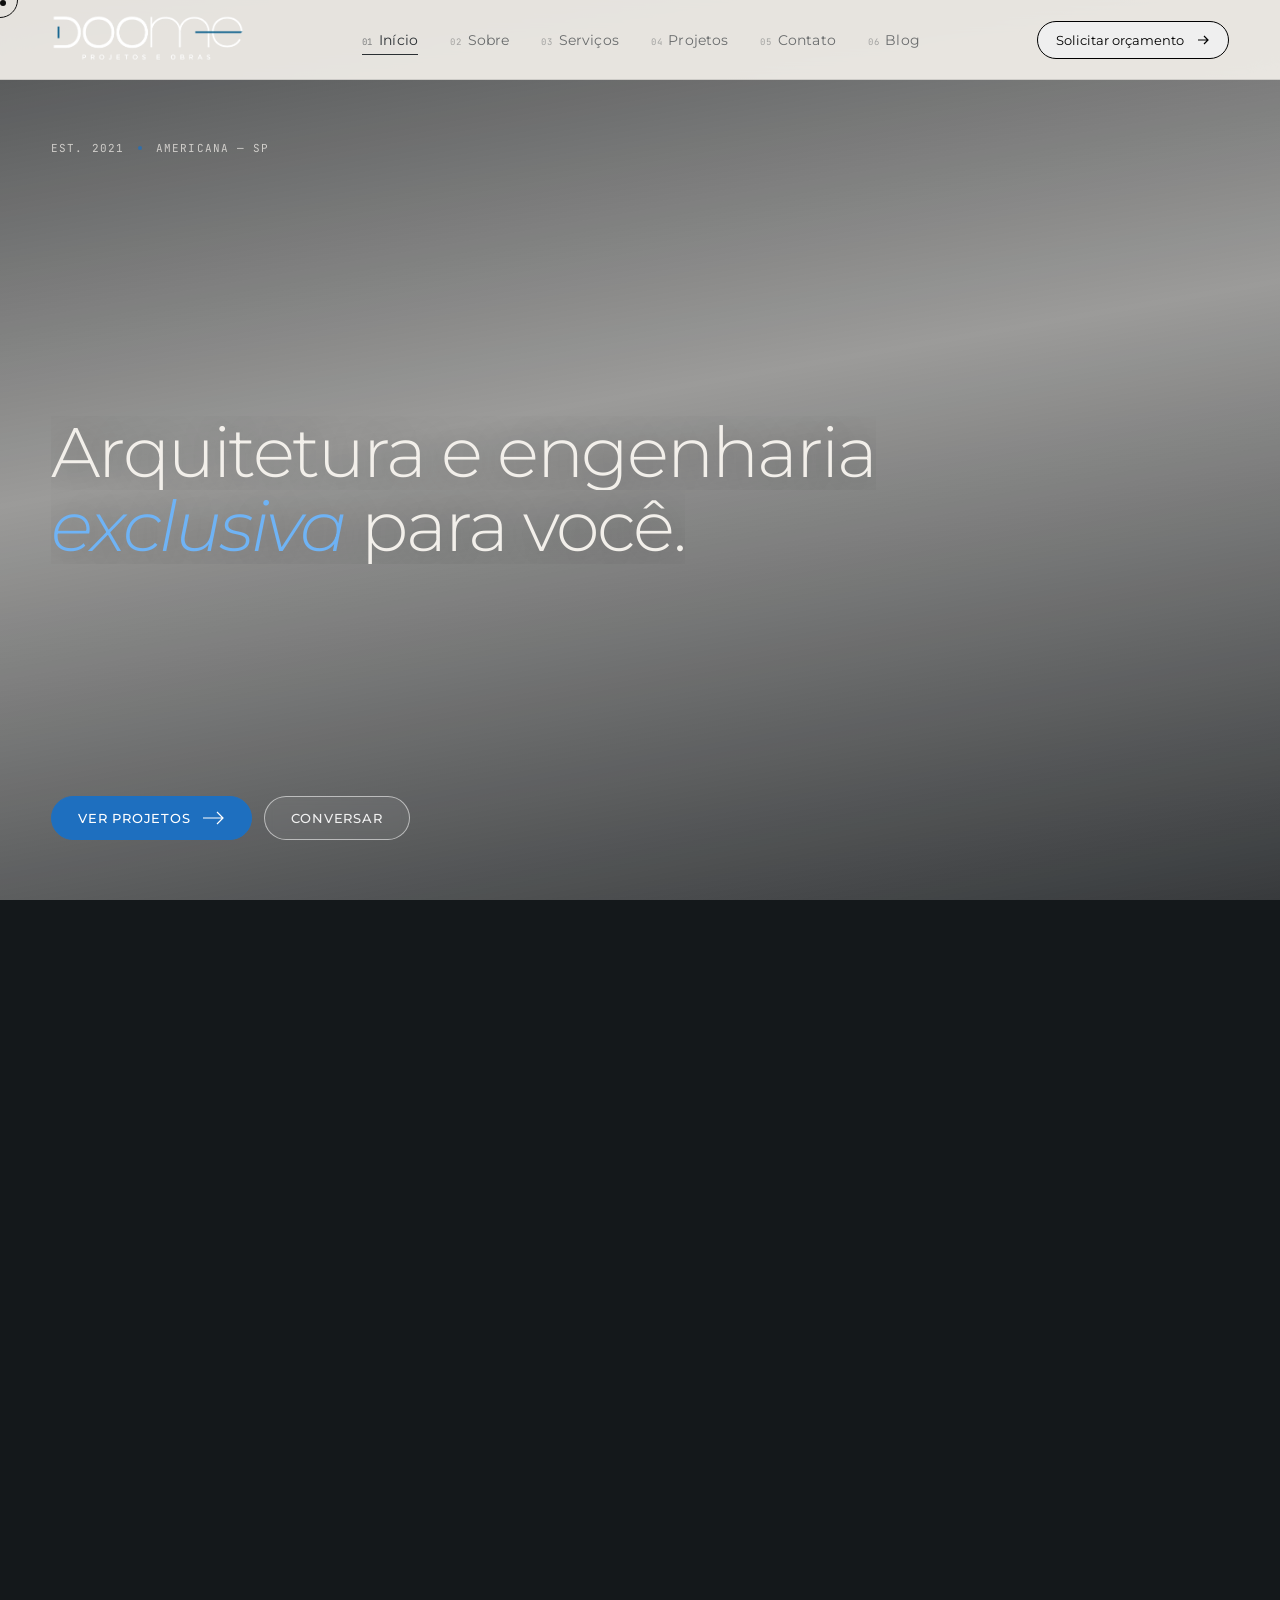
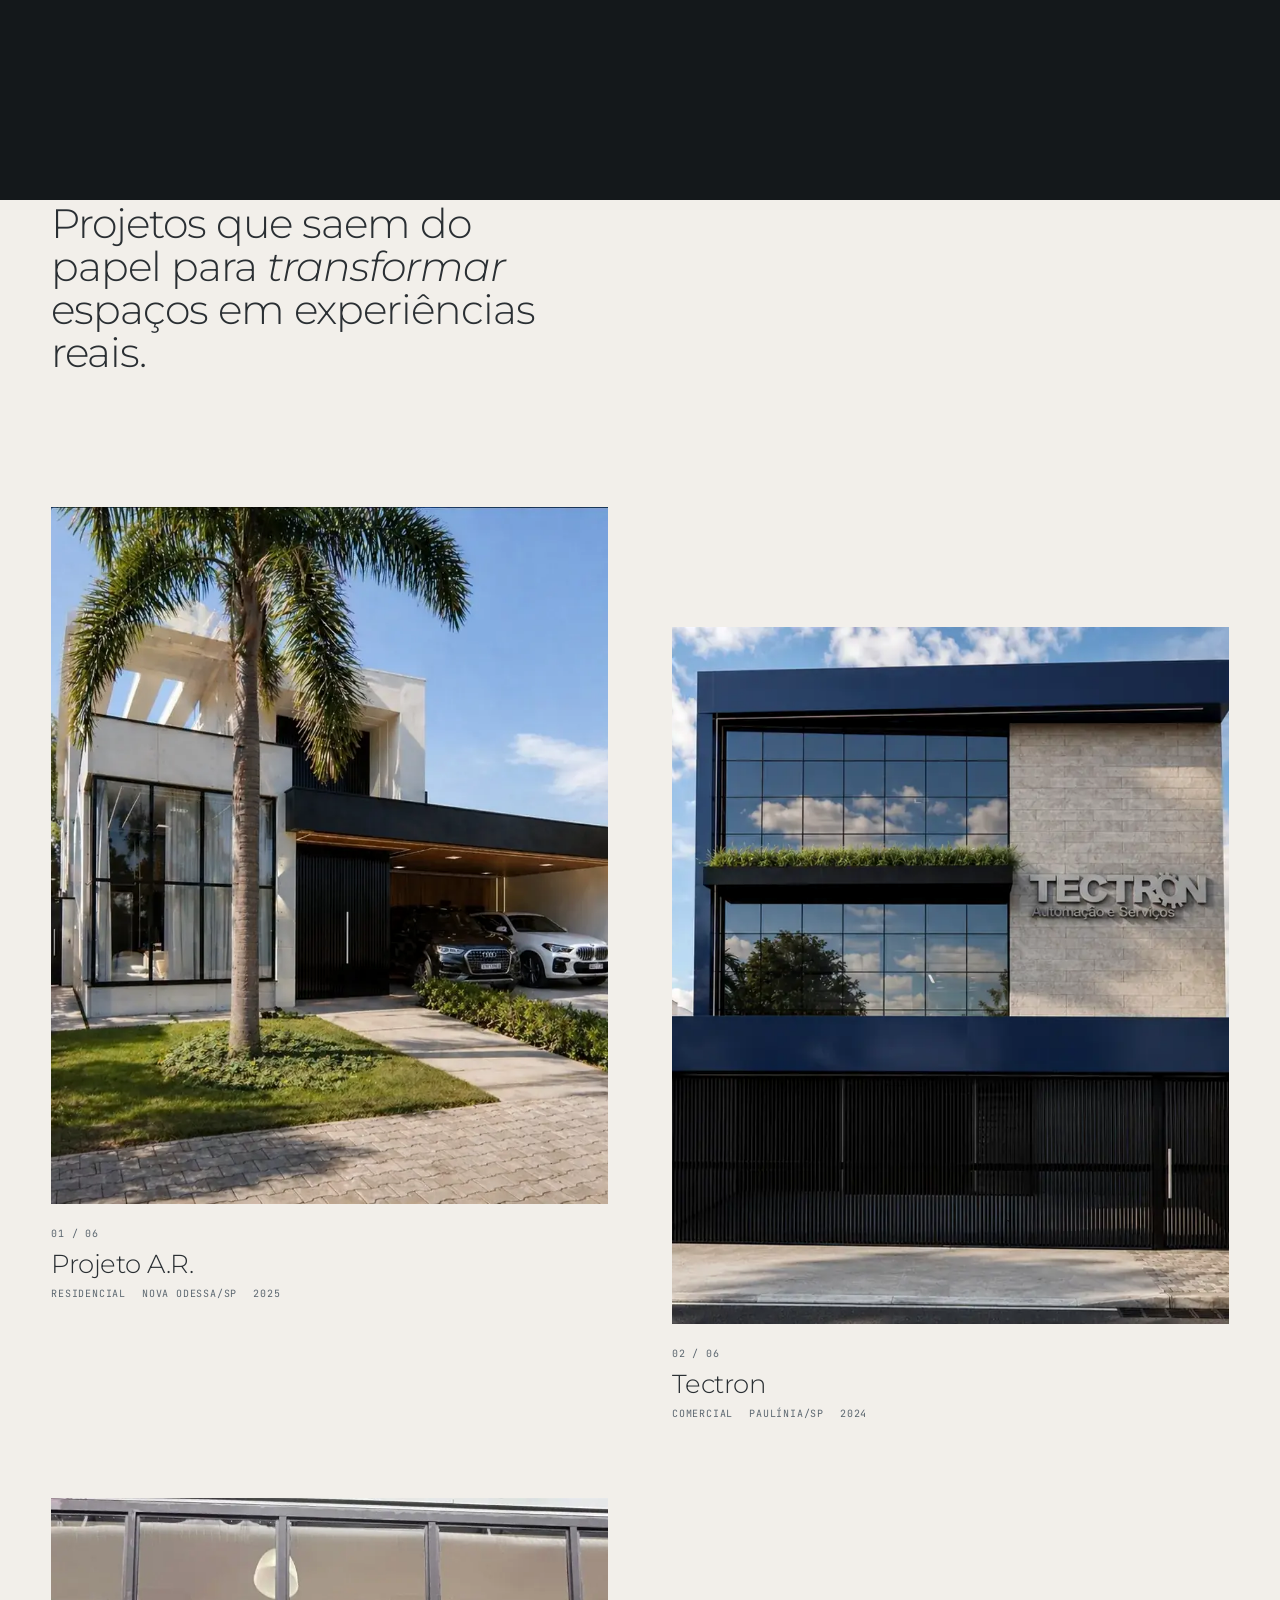
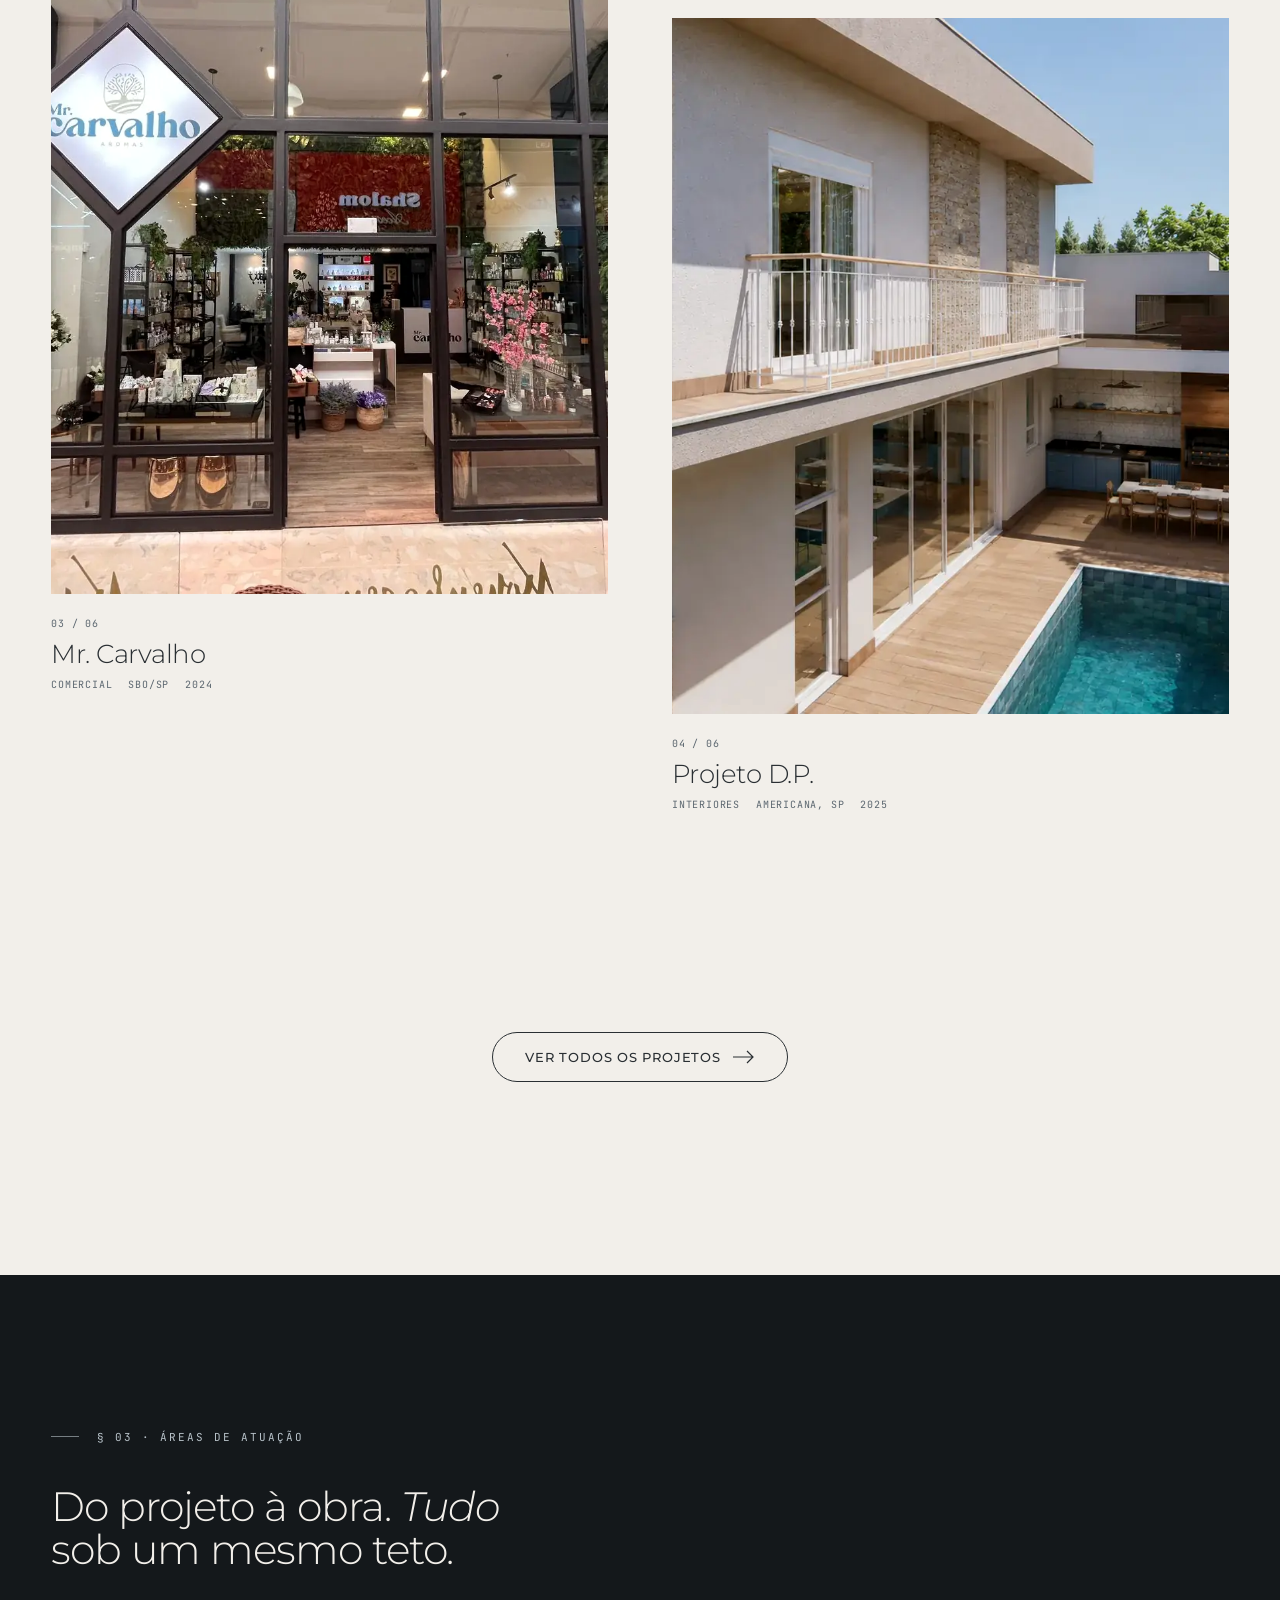
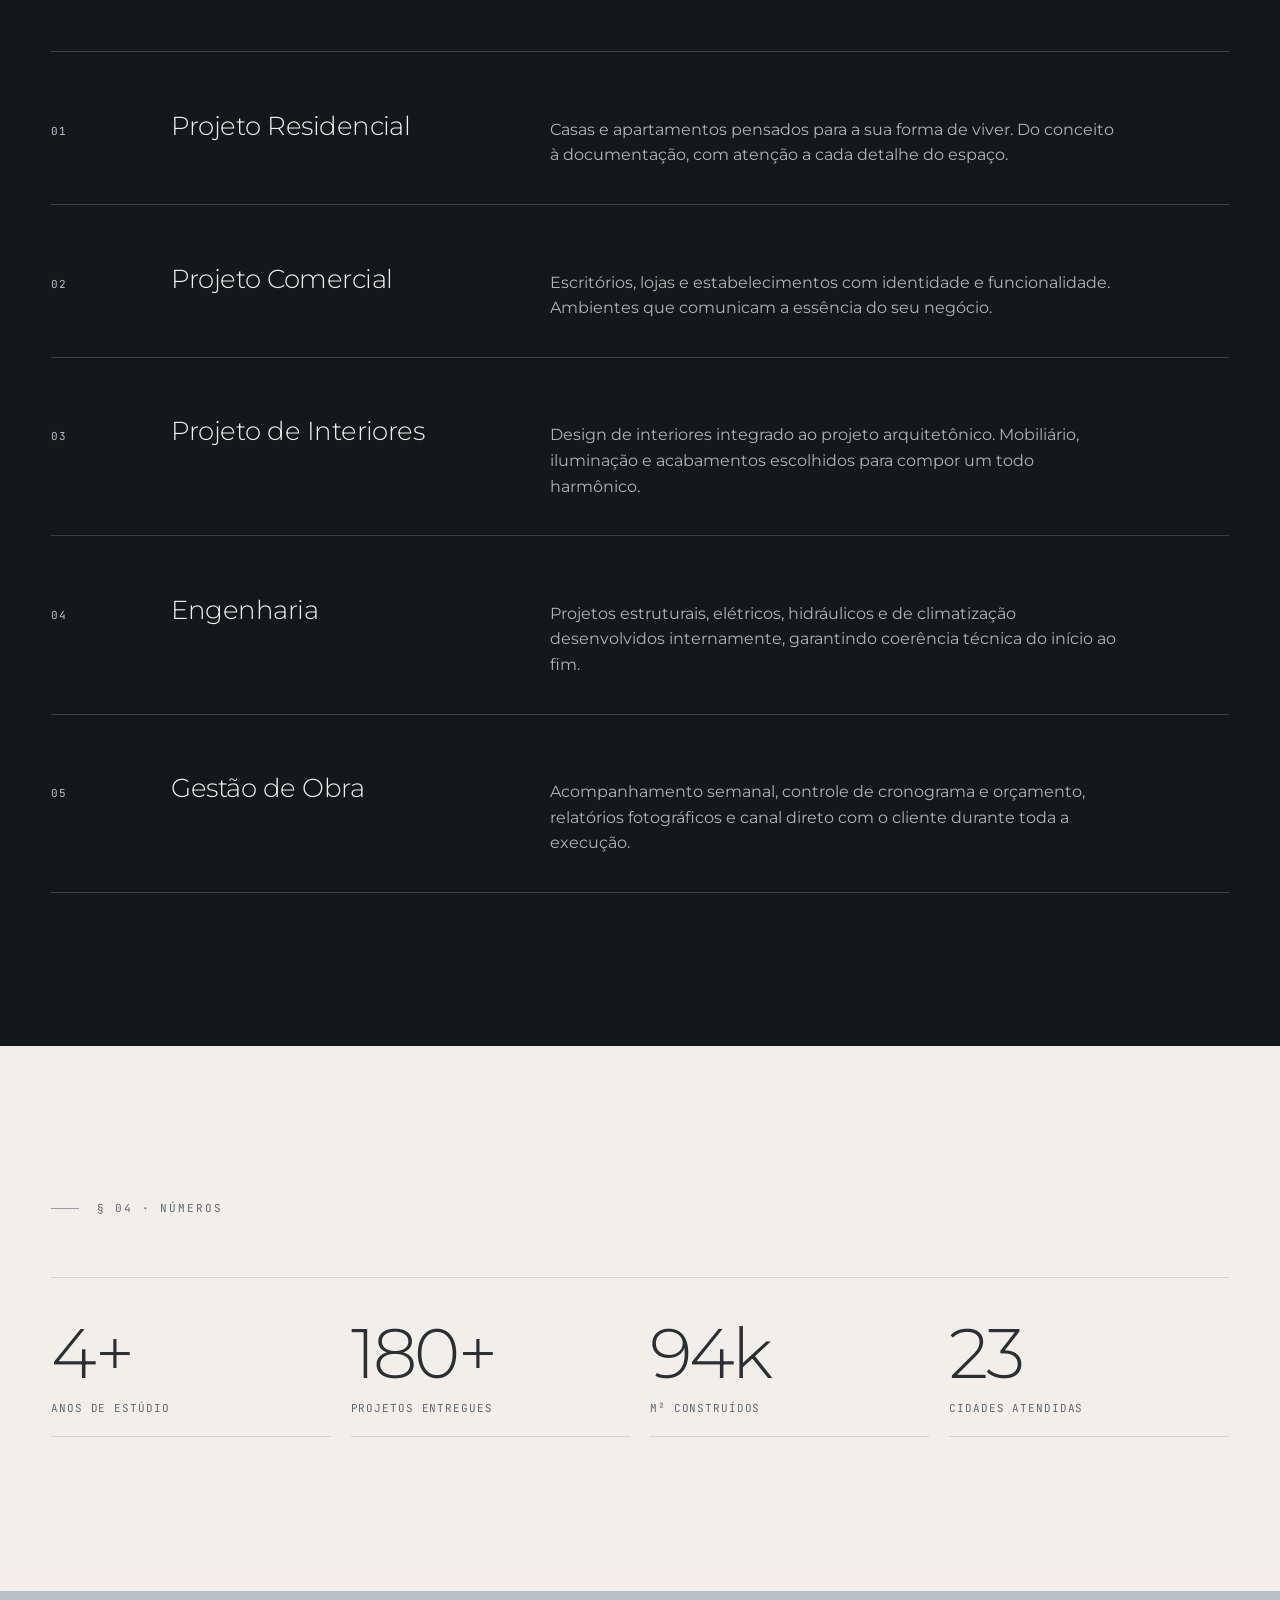
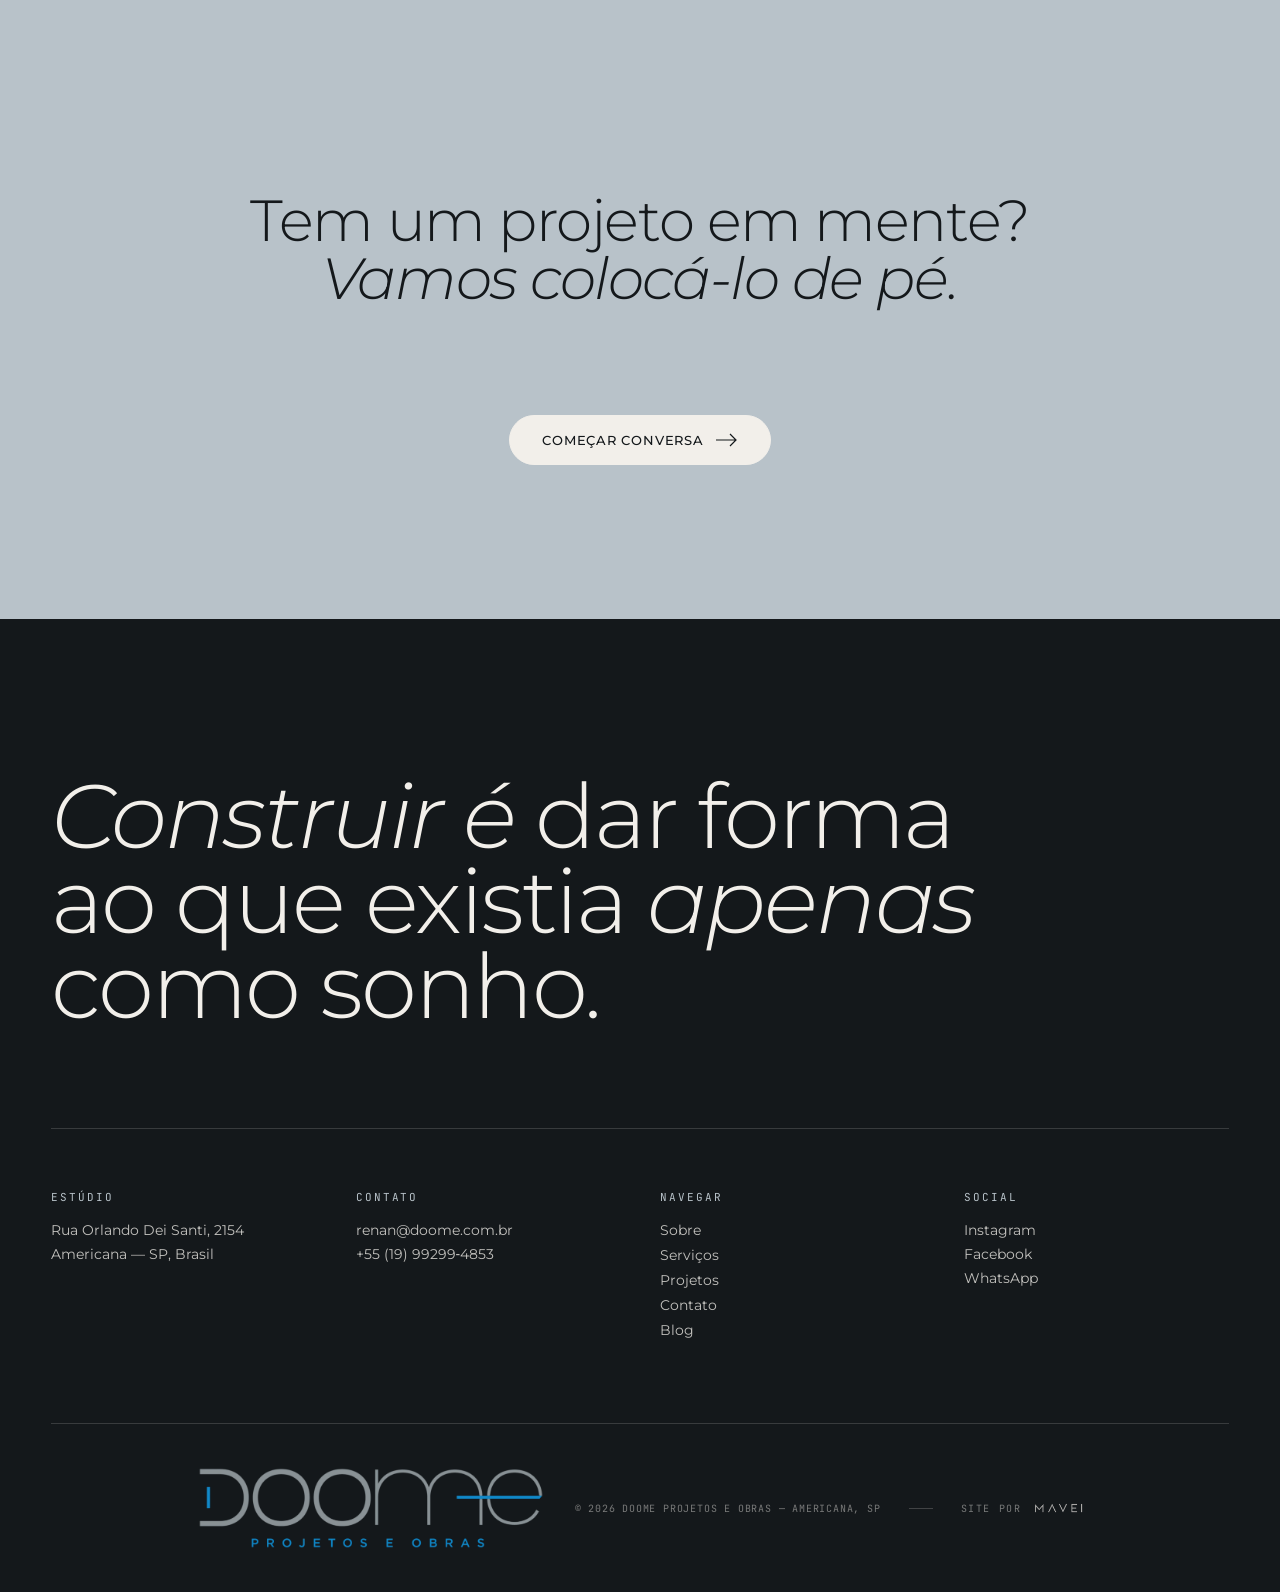
==== index.html @ e42f689c "feat: carrossel hero, otimizações Lighthouse e tracking MAVEI Otimizações aplicadas após auditoria L" ====
<!DOCTYPE html>
<html lang="pt-BR">
<head>
<meta charset="utf-8">
<meta name="viewport" content="width=device-width,initial-scale=1">
<title>Doome | Arquitetura e Engenharia em Americana SP</title>
<meta name="description" content="Escritório de arquitetura, engenharia e gestão de obras em Americana SP. Projetos residenciais, comerciais e de interiores em Campinas e região.">
<meta name="author" content="Doome Projetos e Obras">
<meta name="robots" content="index, follow, max-snippet:-1, max-image-preview:large, max-video-preview:-1">
<meta name="keywords" content="arquitetura Americana SP, engenharia civil Americana, projeto residencial Americana, gestão de obras Campinas, arquiteto Americana SP, interiores Americana, projeto comercial Americana, obra Americana SP, Doome arquitetura">
<meta name="geo.region" content="BR-SP">
<meta name="geo.placename" content="Americana, São Paulo">
<link rel="canonical" href="https://www.doome.com.br/">
<meta property="og:type" content="website">
<meta property="og:site_name" content="Doome Projetos e Obras">
<meta property="og:title" content="Doome | Arquitetura, Engenharia e Gestão de Obras em Americana SP">
<meta property="og:description" content="Escritório especializado em projetos residenciais, comerciais e de interiores. Gestão de obras completa em Americana, Campinas e região de SP.">
<meta property="og:url" content="https://www.doome.com.br/">
<meta property="og:image" content="https://www.doome.com.br/assets/image-01.webp">
<meta property="og:locale" content="pt_BR">
<meta name="twitter:card" content="summary_large_image">
<meta name="twitter:image" content="https://www.doome.com.br/assets/image-01.webp">
<link rel="icon" type="image/png" sizes="32x32" href="assets/image-02.webp">
<link rel="apple-touch-icon" sizes="180x180" href="assets/image-03.webp">
<link rel="manifest" href="/manifest.json">
<meta name="theme-color" content="#14181B">
<script type="application/ld+json">
{
  "@context": "https://schema.org",
  "@graph": [
    {
      "@type": ["LocalBusiness", "ProfessionalService"],
      "@id": "https://www.doome.com.br/#business",
      "name": "Doome Projetos e Obras",
      "alternateName": "Doome Arquitetura",
      "url": "https://www.doome.com.br/",
      "image": "https://www.doome.com.br/assets/image-01.webp",
      "logo": {
        "@type": "ImageObject",
        "url": "https://www.doome.com.br/assets/image-14.webp",
        "width": 300,
        "height": 100
      },
      "telephone": "+55-19-99299-4853",
      "email": "renan@doome.com.br",
      "foundingDate": "2021",
      "description": "Escritório de arquitetura e engenharia em Americana SP especializado em projetos residenciais, comerciais, de interiores e gestão de obras.",
      "priceRange": "$$",
      "currenciesAccepted": "BRL",
      "paymentAccepted": "Dinheiro, Transferência bancária, PIX",
      "address": {
        "@type": "PostalAddress",
        "streetAddress": "Rua Orlando Dei Santi, 2154",
        "addressLocality": "Americana",
        "addressRegion": "SP",
        "postalCode": "13469-000",
        "addressCountry": "BR"
      },
      "geo": {
        "@type": "GeoCoordinates",
        "latitude": -22.7386,
        "longitude": -47.3319
      },
      "areaServed": [
        {"@type": "City", "name": "Americana"},
        {"@type": "City", "name": "Campinas"},
        {"@type": "City", "name": "Nova Odessa"},
        {"@type": "City", "name": "Sumaré"},
        {"@type": "City", "name": "Paulínia"},
        {"@type": "City", "name": "Santa Bárbara d'Oeste"},
        {"@type": "AdministrativeArea", "name": "Região Metropolitana de Campinas"}
      ],
      "hasOfferCatalog": {
        "@type": "OfferCatalog",
        "name": "Serviços de Arquitetura e Engenharia",
        "itemListElement": [
          {"@type": "Offer", "itemOffered": {"@type": "Service", "name": "Projeto Arquitetônico Residencial", "description": "Desenvolvimento de projetos arquitetônicos para residências unifamiliares e multifamiliares"}},
          {"@type": "Offer", "itemOffered": {"@type": "Service", "name": "Projeto Arquitetônico Comercial", "description": "Fachadas, plantas e layouts para espaços comerciais e corporativos"}},
          {"@type": "Offer", "itemOffered": {"@type": "Service", "name": "Projeto de Interiores", "description": "Design de interiores com planejamento de marcenaria, iluminação e acabamentos"}},
          {"@type": "Offer", "itemOffered": {"@type": "Service", "name": "Projetos de Engenharia Civil", "description": "Projetos estruturais, elétricos e hidrossanitários"}},
          {"@type": "Offer", "itemOffered": {"@type": "Service", "name": "Gestão e Administração de Obras", "description": "Acompanhamento e gerenciamento completo de obras do início ao fim"}}
        ]
      },
      "sameAs": [
        "https://www.instagram.com/doomeprojetos"
      ]
    },
    {
      "@type": "WebSite",
      "@id": "https://www.doome.com.br/#website",
      "url": "https://www.doome.com.br/",
      "name": "Doome Projetos e Obras",
      "description": "Arquitetura, engenharia e gestão de obras em Americana SP",
      "inLanguage": "pt-BR",
      "publisher": {"@id": "https://www.doome.com.br/#business"}
    }
  ]
}
</script>
<link rel="preload" href="/fonts/montserrat-400-latin.woff2" as="font" type="font/woff2" crossorigin>
<link rel="preload" href="/fonts/montserrat-400-latin-ext.woff2" as="font" type="font/woff2" crossorigin>
<link rel="preload" as="image" href="/assets/image-01.webp" fetchpriority="high">
<link rel="stylesheet" href="/fonts/fonts.css">
<link rel="stylesheet" href="/lightbox.css">
<style>:root{--paper:#F2EFEA;--paper-warm:#EDE8E0;--paper-cool:#E6E8EB;--mist:#B8C2C9;--mist-deep:#5C6770;--graphite:#2A2F33;--ink:#14181B;--petrol:#1F3A47;--petrol-soft:#2C4E5E;--line:rgba(20, 24, 27, 0.12);--line-soft:rgba(20, 24, 27, 0.06);--serif:"Montserrat", "Inter Tight", sans-serif;--sans:"Montserrat", "Inter Tight", -apple-system, BlinkMacSystemFont, sans-serif;--mono:"JetBrains Mono", ui-monospace, "SF Mono", monospace;--fs-display:clamp(48px, 7vw, 120px);--fs-h1:clamp(38px, 5.5vw, 88px);--fs-h2:clamp(28px, 3.5vw, 60px);--fs-h3:clamp(20px, 2.2vw, 36px);--fs-lead:clamp(15px, 1.1vw, 19px);--fs-body:16px;--fs-small:13px;--fs-mono:11px;--gutter:clamp(20px, 4vw, 64px);--section:clamp(80px, 12vw, 200px);--ease-out:cubic-bezier(0.22, 1, 0.36, 1);--ease-in-out:cubic-bezier(0.83, 0, 0.17, 1)}*,::after,::before{box-sizing:border-box}body,html{margin:0;padding:0;background:var(--paper);color:var(--graphite);font-family:var(--sans);font-size:var(--fs-body);line-height:1.5;-webkit-font-smoothing:antialiased;-moz-osx-font-smoothing:grayscale;text-rendering:optimizeLegibility}body{cursor:none;overflow-x:hidden}@media (max-width:900px){body{cursor:auto}}img{max-width:100%;display:block}button{font-family:inherit;cursor:none}@media (max-width:900px){button{cursor:pointer}}a{color:inherit;text-decoration:none}::selection{background:var(--petrol);color:var(--paper)}.serif,.serif-it{font-family:var(--serif);font-weight:300}.serif{letter-spacing:-.02em;line-height:.95}.serif-it{font-style:italic}.eyebrow,.mono{font-family:var(--mono);text-transform:uppercase}.mono{font-size:var(--fs-mono);letter-spacing:.08em}.eyebrow{font-size:11px;letter-spacing:.18em;color:var(--mist-deep)}.reveal{opacity:0;transform:translateY(28px);transition:opacity 1.1s var(--ease-out),transform 1.1s var(--ease-out)}.reveal.in{opacity:1}.reveal-line{display:inline-block;overflow:hidden;vertical-align:bottom}.reveal-line>span{display:inline-block;transform:translateY(105%);transition:transform 1s var(--ease-out)}.reveal-line.in>span,.reveal.in{transform:translateY(0)}::-webkit-scrollbar{width:6px;height:6px}::-webkit-scrollbar-track{background:0 0}::-webkit-scrollbar-thumb{background:var(--mist);border-radius:0}</style>
<style>.cursor-dot,.cursor-ring{position:fixed;top:0;left:0;pointer-events:none;z-index:9999;mix-blend-mode:difference;will-change:transform}.cursor-dot{width:6px;height:6px;border-radius:50%;background:var(--paper);transition:width .25s var(--ease-out),height .25s var(--ease-out),opacity .25s var(--ease-out)}.cursor-ring{width:36px;height:36px;border:1px solid var(--paper);border-radius:50%;transition:width .4s var(--ease-out),height .4s var(--ease-out),background .3s var(--ease-out),border-color .3s var(--ease-out);display:flex;align-items:center;justify-content:center}.cursor-label{font-family:var(--mono);font-size:9px;letter-spacing:.16em;text-transform:uppercase;color:var(--paper);opacity:0;transition:opacity .3s var(--ease-out);white-space:nowrap}.cursor-ring.cursor-link{width:70px;height:70px}.cursor-ring.cursor-link .cursor-label{opacity:1}.cursor-dot.cursor-link{opacity:0}.cursor-ring.cursor-project{width:110px;height:110px;background:var(--paper);border-color:var(--paper)}.cursor-ring.cursor-project .cursor-label{opacity:1;color:var(--graphite);mix-blend-mode:normal}.cursor-dot.cursor-project{opacity:0}.cursor-ring.cursor-text{width:4px;height:26px;border-radius:0}.cursor-dot.cursor-text{opacity:0}@media (max-width:900px){.cursor-dot,.cursor-ring{display:none}}</style>
<style>.logo-wrap{display:inline-flex;align-items:center;gap:14px}.logo-tagline{color:currentColor;opacity:.7;font-size:9px;letter-spacing:.32em}.nav{position:fixed;top:0;left:0;right:0;z-index:100;display:grid;grid-template-columns:auto 1fr auto;align-items:center;padding:22px var(--gutter);gap:40px;transition:background .5s var(--ease-out),padding .4s var(--ease-out),border-color .5s,color .4s;border-bottom:1px solid transparent;color:rgba(255,255,255,.95)}.nav--scrolled{padding:14px var(--gutter)}.nav--inner,.nav--scrolled{background:rgba(242,239,234,.92);backdrop-filter:blur(14px);-webkit-backdrop-filter:blur(14px);border-bottom-color:var(--line);color:var(--graphite)}.nav__brand{background:0 0;border:0;padding:0;color:inherit}.nav__items{display:flex;gap:32px;justify-content:center}.nav__item{background:0 0;border:0;padding:8px 0;color:inherit;font-family:var(--sans);font-size:14px;letter-spacing:.01em;display:inline-flex;align-items:baseline;gap:6px;position:relative;transition:opacity .3s}.mavei-credit:hover img,.nav__item:hover{opacity:1}.nav__items .nav__item:not(.is-active){opacity:.66}.nav__items .nav__item:not(.is-active):hover{opacity:1}.nav__n{font-size:9px;opacity:.55}.nav__item.is-active::after{content:"";position:absolute;left:0;right:0;bottom:2px;height:1px;background:currentColor}.nav__cta{display:inline-flex;align-items:center;gap:12px;font-size:13px;padding:10px 18px;border:1px solid currentColor;border-radius:999px;transition:background .4s var(--ease-out),color .4s var(--ease-out)}.nav__cta,.nav__cta span{white-space:nowrap}.nav__cta:hover{background:currentColor}.nav__cta:hover span,.nav__cta:hover svg{color:var(--paper)}@media (max-width:900px){.nav{grid-template-columns:auto auto;gap:14px;padding:14px 20px}.nav__cta span,.nav__items{display:none}}.footer{background:var(--ink);color:var(--paper);padding:var(--section) var(--gutter) 40px;margin-top:0}.footer__top{padding-bottom:100px;border-bottom:1px solid rgba(242,239,234,.16)}.footer__manifesto{font-size:clamp(48px,7vw,120px);letter-spacing:-.025em}.footer__grid{display:grid;grid-template-columns:repeat(4,1fr);gap:40px;padding:60px 0 80px;border-bottom:1px solid rgba(242,239,234,.16)}@media (max-width:800px){.footer__grid{grid-template-columns:repeat(2,1fr)}}.footer__col p{margin:14px 0 0;font-size:14px;line-height:1.7;color:rgba(242,239,234,.78)}.footer__col .eyebrow{color:var(--mist)}.footer__col button{background:0 0;border:0;color:inherit;padding:0;font:inherit;text-align:left}.footer__col a:hover,.footer__col button:hover{border-bottom:1px solid currentColor}.footer__col a,.footer__col button{border-bottom:1px solid transparent;transition:border-color .3s}.footer__base{display:flex;justify-content:center;align-items:center;flex-wrap:wrap;gap:14px 28px;padding-top:40px}.footer__copy{font-family:var(--mono);font-size:10px;opacity:.45;margin:0;letter-spacing:.08em;text-transform:uppercase}.footer__base-sep{width:24px;height:1px;background:rgba(242,239,234,.2)}.mavei-credit{display:inline-flex;align-items:center;gap:10px;font-family:var(--mono);font-size:10px;letter-spacing:.16em;text-transform:uppercase;color:rgba(242,239,234,.45);transition:color .35s ease;text-decoration:none}.mavei-credit:hover{color:rgba(242,239,234,.9)}.mavei-credit img{height:14px;width:auto;display:block;opacity:.7;transition:opacity .35s ease}@media (max-width:600px){.footer__base-sep{display:none}.footer__base{gap:8px}}@media (max-width:800px){.footer__base{justify-content:center}}@media (max-width:700px){.footer__col p a,.footer__col button{padding:10px 0;min-height:44px;display:inline-block}}</style>
<style>@keyframes scrollLine{0%{transform:translateY(-100%)}to{transform:translateY(330%)}}.page{min-height:100vh}.btn{display:inline-flex;align-items:center;gap:12px;padding:13px 26px;border-radius:999px;font-family:var(--sans);font-size:13px;font-weight:500;letter-spacing:.06em;text-transform:uppercase;background:0 0;border:1px solid currentColor;color:inherit;cursor:pointer;position:relative;overflow:hidden;transition:color .35s var(--ease-out),border-color .35s var(--ease-out),background .35s var(--ease-out)}.btn::before{content:"";position:absolute;inset:0;background:currentColor;transform:scaleX(0);transform-origin:left;transition:transform .35s var(--ease-out);opacity:.08}.btn:hover::before{transform:scaleX(1)}.btn--lg{padding:16px 32px;font-size:13px}.btn--primary{background:#1e6fbf;color:#fff;border-color:#1e6fbf}.btn--primary::before{background:#fff;opacity:.12}.btn--primary:hover{background:#175fa8;border-color:#175fa8}.btn--ghost{border-color:rgba(255,255,255,.55);color:rgba(255,255,255,.9);backdrop-filter:blur(4px);background:rgba(255,255,255,.06)}.btn--ghost:hover{border-color:rgba(255,255,255,.9);color:#fff;background:rgba(255,255,255,.12)}.btn--ghost-dark{border-color:var(--graphite);color:var(--graphite)}.btn--ghost-dark:hover{background:var(--graphite);color:var(--paper)}.btn--invert{background:var(--paper);color:var(--ink);border-color:var(--paper)}.btn--invert:hover{background:var(--mist);border-color:var(--mist)}.dash{display:inline-block;width:28px;height:1px;background:currentColor;vertical-align:middle;opacity:.6}.hero{position:relative;height:100vh;min-height:720px;width:100%;overflow:hidden;color:var(--paper)}.hero__bg,.hero__veil{position:absolute;inset:0}.hero__bg img,.project__media img{width:100%;height:100%;object-fit:cover}.hero__bg img{filter:grayscale(.15) contrast(1.08) brightness(.65);will-change:transform}.hero__veil{background:linear-gradient(170deg,rgba(14,18,22,.72)0,rgba(14,18,22,.38) 45%,rgba(14,18,22,.82) 100%)}.hero__chrome{position:relative;z-index:2;height:100%;padding:140px var(--gutter) 60px;display:flex;flex-direction:column;justify-content:space-between}.hero__meta{display:flex;align-items:center;gap:14px;font-size:11px;opacity:.75;letter-spacing:.1em}.hero__meta-dot{width:4px;height:4px;border-radius:50%;background:#1e6fbf}.hero__title{font-size:clamp(36px,5.5vw,80px);font-weight:300;letter-spacing:-.03em;line-height:1.05;margin:.4em 0 0;text-shadow:0 2px 40px rgba(0,0,0,.4)}.hero__title em{font-weight:300;color:#6fb3f5;font-style:italic}.hero__bottom{display:grid;grid-template-columns:1fr auto;align-items:end;gap:40px}@media (max-width:800px){.hero__bottom{grid-template-columns:1fr}}.hero__lead{max-width:520px;font-size:clamp(15px,1.2vw,18px);line-height:1.55;opacity:.92;margin:0}.hero__actions,.hero__scroll{display:flex;align-items:center}.hero__actions{gap:12px;flex-wrap:wrap}.hero__scroll{position:absolute;right:var(--gutter);bottom:60px;gap:14px;font-size:10px;opacity:.72}.hero__scroll-line{width:1px;height:60px;background:currentColor;position:relative;overflow:hidden}.hero__scroll-line::after{content:"";position:absolute;left:0;right:0;height:30%;background:var(--paper);animation:scrollLine 2.4s var(--ease-in-out) infinite}@media (max-width:800px){.hero__scroll{display:none}}.manifesto{padding:var(--section) var(--gutter);max-width:1600px;margin:0 auto}.manifesto__eyebrow,.process__header .eyebrow{margin-bottom:60px;display:flex;align-items:center}.process__header .eyebrow{color:var(--mist);margin-bottom:40px}.manifesto__text{font-size:clamp(24px,3vw,52px);font-weight:300;letter-spacing:-.025em;line-height:1.05;max-width:22ch;text-wrap:pretty}.manifesto__faded{opacity:.36}.projects{padding:var(--section) var(--gutter);max-width:1800px;margin:0 auto}.projects__header{display:grid;grid-template-columns:1fr;gap:40px;margin-bottom:100px}.projects__title{font-size:clamp(26px,3.2vw,54px);font-weight:300;letter-spacing:-.025em;line-height:1.05;max-width:18ch}.projects__grid{display:grid;grid-template-columns:1fr 1fr;gap:clamp(40px,6vw,100px) clamp(40px,5vw,80px)}@media (max-width:800px){.projects__grid{grid-template-columns:1fr}}.project{display:block}.project--l{transform:translateY(0)}.project--r{margin-top:120px}@media (max-width:800px){.project--r{margin-top:0}}.project__media{overflow:hidden;aspect-ratio:4/5;background:var(--mist);margin-bottom:22px}.project__media img{transition:transform 1.4s var(--ease-out),filter 1s var(--ease-out);filter:grayscale(.05) contrast(1.02)}.project:hover .project__media img{transform:scale(1.05);filter:grayscale(0) contrast(1.05)}.project__caption{display:flex;flex-direction:column;gap:6px}.project__n{color:var(--mist-deep);font-size:10px}.project__name{font-size:clamp(18px,2vw,32px);font-weight:300;letter-spacing:-.02em;margin:4px 0;line-height:1}.project__meta{display:flex;gap:16px;flex-wrap:wrap;color:var(--mist-deep);font-size:10px}.projects__more{margin-top:220px;margin-bottom:40px;display:flex;justify-content:center;position:relative;z-index:5}.process{background:var(--ink);color:var(--paper);padding:var(--section) var(--gutter)}.process__header{max-width:1600px;margin:0 auto 80px}.process__title{font-size:clamp(26px,3.2vw,54px);font-weight:300;letter-spacing:-.025em;line-height:1.05;max-width:18ch}.process__list{list-style:none;padding:0;max-width:1600px;margin:0 auto}.process__step{display:grid;grid-template-columns:80px 1fr 2fr;gap:40px;padding:36px 0;border-top:1px solid rgba(242,239,234,.18);align-items:baseline}.process__step:last-child{border-bottom:1px solid rgba(242,239,234,.18)}.process__n{color:var(--mist);font-size:11px}.process__step-title{font-size:clamp(18px,2vw,32px);font-weight:300;letter-spacing:-.02em}.process__step-desc{font-size:16px;line-height:1.6;color:rgba(242,239,234,.72);max-width:52ch;margin:0}@media (max-width:800px){.process__step{grid-template-columns:60px 1fr;gap:16px}.process__step-desc{grid-column:2}}.numbers{padding:var(--section) var(--gutter);max-width:1600px;margin:0 auto}.numbers__eyebrow{margin-bottom:60px;display:flex;align-items:center}.numbers__grid{display:grid;grid-template-columns:repeat(4,1fr);gap:20px;border-top:1px solid var(--line)}@media (max-width:800px){.numbers__grid{grid-template-columns:repeat(2,1fr)}}.numbers__cell{padding:40px 0 20px;border-bottom:1px solid var(--line)}.numbers__v{font-size:clamp(40px,5.5vw,88px);font-weight:300;letter-spacing:-.04em;line-height:1}.numbers__l{color:var(--mist-deep);margin-top:12px}.cta-band{background:var(--mist);color:var(--ink);padding:var(--section) var(--gutter);display:flex;flex-direction:column;align-items:center;gap:60px;text-align:center}.cta-band__text{font-size:clamp(32px,4.5vw,72px);font-weight:300;letter-spacing:-.025em;line-height:1}.hero__bg--carousel{position:absolute;inset:0}.hero__bg-img{position:absolute;inset:0;width:100%;height:100%;object-fit:cover;filter:grayscale(.15) contrast(1.08) brightness(.65);opacity:0;animation:hero-fade 24s infinite;will-change:opacity}.hero__bg-img--1{animation-delay:0s}.hero__bg-img--2{animation-delay:-8s}.hero__bg-img--3{animation-delay:-16s}@keyframes hero-fade{0%,28%{opacity:1}33%,95%{opacity:0}100%{opacity:1}}@media (prefers-reduced-motion:reduce){.hero__bg-img{animation:none}.hero__bg-img--1{opacity:1}}</style>
<style>.page-wrap{position:relative;transition:opacity .5s var(--ease-out),transform .5s var(--ease-out)}.page-wrap.is-out{opacity:0;transform:translateY(-12px)}.page-wrap.is-in{opacity:1;transform:translateY(0)}.curtain{position:fixed;inset:0;background:var(--ink);z-index:300;transform:translateY(100%);transition:transform .6s var(--ease-in-out);pointer-events:none;display:flex;align-items:center;justify-content:center}.curtain__inner{color:var(--paper);opacity:0;transition:opacity .4s}.curtain--in{transform:translateY(0)}.curtain--in .curtain__inner{opacity:1;transition-delay:.2s}</style>
<style>.drawer,.nav__burger{display:none}@media (max-width:900px){.drawer{display:flex}.nav{grid-template-columns:auto 1fr auto;gap:14px;padding:14px 20px}.nav__cta,.nav__items{display:none}.nav__burger{display:inline-flex;flex-direction:column;justify-content:center;gap:5px;width:44px;height:44px;background:0 0;border:0;padding:0;color:inherit;margin-left:auto;align-items:flex-end;z-index:110;position:relative}.nav__burger span{display:block;width:24px;height:1px;background:currentColor;transition:transform .4s var(--ease-out),width .4s var(--ease-out);transform-origin:right center}.nav__burger span:nth-child(2){width:16px}.nav__burger.is-open span:nth-child(1){transform:translateY(3px) rotate(-45deg);width:24px}.nav__burger.is-open span:nth-child(2){transform:translateY(-3px) rotate(45deg);width:24px}.nav--menu-open{background:var(--ink)!important;color:var(--paper)!important;border-bottom-color:transparent!important;backdrop-filter:none!important}.drawer{position:fixed;inset:0;background:var(--ink);color:var(--paper);z-index:105;transform:translateY(-100%);transition:transform .6s var(--ease-in-out);flex-direction:column;justify-content:space-between;padding:96px 26px 36px;pointer-events:none}.drawer--open{transform:translateY(0);pointer-events:auto}.drawer__nav{display:flex;flex-direction:column;gap:0;margin-top:12px}.drawer__item{background:0 0;border:0;padding:12px 0;color:inherit;text-align:left;display:grid;grid-template-columns:36px 1fr;align-items:baseline;gap:12px;border-bottom:1px solid rgba(242,239,234,.1);opacity:0;transform:translateY(16px);transition:opacity .6s var(--ease-out),transform .6s var(--ease-out)}.drawer--open .drawer__item{opacity:1;transform:translateY(0)}.drawer__n{color:var(--mist);font-size:10px}.drawer__label{font-size:clamp(32px,9vw,56px);font-weight:300;letter-spacing:-.025em;line-height:1.05}.drawer__item.is-active .drawer__label{font-style:italic}.drawer__foot{display:flex;flex-direction:column;gap:20px;opacity:0;transition:opacity .5s var(--ease-out) .45s}.drawer--open .drawer__foot{opacity:1}.drawer__cta{display:inline-flex;align-items:center;justify-content:center;gap:10px;padding:15px 22px;border:1px solid var(--paper);border-radius:999px;color:var(--paper);font-size:13px;background:0 0}.drawer__contact{display:flex;flex-direction:column;gap:6px;color:rgba(242,239,234,.55);font-size:11px}.drawer__contact a{color:inherit}.hero{min-height:100svh}.hero__chrome{padding:90px 20px 40px}.hero__meta{font-size:9px;gap:10px}.hero__title{font-size:clamp(30px,9.5vw,52px);margin:.5em 0 0;letter-spacing:-.03em;line-height:1.02}.hero__bottom{grid-template-columns:1fr;gap:20px}.hero__lead{display:none}.hero__actions{gap:10px}.hero__actions .btn{padding:13px 20px;font-size:12px;flex:1 1 auto;justify-content:center}.hero__scroll{display:none}.manifesto{padding:64px 20px}.manifesto__eyebrow{margin-bottom:20px}.manifesto__text{font-size:clamp(18px,5.5vw,28px);line-height:1.25}.manifesto__faded{display:none}.projects{padding:64px 20px}.projects__header{margin-bottom:36px;gap:16px}.projects__title{font-size:clamp(20px,6vw,34px);line-height:1.15}.projects__grid{grid-template-columns:1fr;gap:44px}.project--l,.project--r{transform:none}.project__media{aspect-ratio:3/4;margin-bottom:12px}.project__name{font-size:clamp(18px,5vw,26px)}.project__meta{gap:8px;font-size:9px}.project__desc{display:none}.projects__more{margin-top:44px}.process{padding:64px 20px}.process__header{margin-bottom:28px}.process__title{font-size:clamp(18px,5.5vw,30px);line-height:1.15}.process__step{grid-template-columns:32px 1fr;gap:10px;padding:16px 0}.process__step-title{font-size:clamp(16px,4.5vw,22px);grid-column:2}.process__step-desc{display:none}.process__n{font-size:9px}.numbers{padding:64px 20px}.numbers__eyebrow{margin-bottom:20px}.numbers__grid{grid-template-columns:1fr 1fr;gap:0 12px}.numbers__cell{padding:18px 0 10px}.numbers__v{font-size:clamp(36px,12vw,60px)}.numbers__l{font-size:10px}.cta-band{padding:64px 20px;gap:24px}.cta-band__text{font-size:clamp(20px,6.5vw,36px);line-height:1.15}.cta-band .btn{padding:13px 22px;font-size:12px}.page--inner{padding-top:80px}.page-header{padding:28px 20px 20px}.page-header__eyebrow{margin-bottom:20px}.page-header__title{font-size:clamp(24px,8vw,48px);line-height:1.05}.about-intro{padding:20px 20px 56px;grid-template-columns:1fr;gap:24px}.about-intro__text p{font-size:14px;line-height:1.65;margin:0 0 10px}.about-intro__text p:nth-child(2),.about-intro__text p:nth-child(3){display:none}.about-intro__image img{aspect-ratio:1/1}.about-intro__cap{position:static;display:block;margin-top:8px;font-size:9px}.missao{padding:40px 20px}.missao__eyebrow{margin-bottom:16px}.missao__text{font-size:clamp(14px,4vw,18px);line-height:1.6}.values{padding:56px 20px}.values__eyebrow{margin-bottom:20px}.values__grid{grid-template-columns:1fr;gap:20px}.values__cell{padding-top:12px}.values__t{font-size:clamp(16px,4.5vw,22px);margin:4px 0}.values__d{display:none}.team{padding:56px 20px}.team__eyebrow{margin-bottom:16px}.team__title{font-size:clamp(20px,6vw,32px);margin:0 0 20px}.team__grid,.team__grid--two{grid-template-columns:1fr;gap:28px}.team__n{font-size:18px}.team__r{font-size:9px}.team__quote{display:none}.services{padding:16px 20px 56px;margin-top:0}.svc__row{grid-template-columns:30px 1fr 24px;gap:10px;padding:18px 0}.svc:hover .svc__row{padding-left:0}.svc__n{font-size:9px}.svc__t{font-size:clamp(20px,6vw,32px)}.svc__plus{font-size:20px;width:24px}.svc__inner{grid-template-columns:1fr;gap:14px}.svc--open .svc__inner{padding-bottom:20px}.svc__desc{font-size:14px}.filter{padding:20px}.filter__row{gap:6px;padding-bottom:14px;overflow-x:auto;flex-wrap:nowrap}.filter__row::-webkit-scrollbar{height:0}.filter__btn{padding:6px 10px;font-size:10px;flex-shrink:0}.filter__count{font-size:9px;flex-shrink:0}.gallery{padding:20px 20px 56px;grid-template-columns:1fr;gap:40px}.gx,.gx:nth-child(3n+1),.gx:nth-child(3n+2),.gx:nth-child(3n+3){grid-column:1;transform:none}.gx:nth-child(3n+3) .gx__media,.gx__media{aspect-ratio:4/5}.gx__t{font-size:clamp(16px,4.5vw,22px)}.gx__desc{display:none}.gx__meta{font-size:9px}.contato{padding:16px 20px 56px}.contato__grid{grid-template-columns:1fr;gap:32px}.contato__block{margin-bottom:16px}.contato__block p{font-size:13px}.contato__map-wrap{display:none}.contato__form{gap:16px}.contato__field input,.contato__field textarea{font-size:17px;padding:4px 0 8px}.contato__pair{grid-template-columns:1fr;gap:16px}.contato__chips{gap:6px}.chip{padding:6px 10px;font-size:11px}.contato__sent h3{font-size:clamp(20px,6.5vw,32px)}.contato__sent p{font-size:14px}.studio-carousel__track{aspect-ratio:1/1}.studio-carousel__btn{width:30px;height:30px}.footer{padding:56px 20px 24px}.footer__top{padding-bottom:40px}.footer__manifesto{font-size:clamp(22px,7vw,38px);line-height:1.1}.footer__grid{padding:28px 0 36px;gap:20px}.footer__col p{font-size:12px;line-height:1.6}.footer__base{padding-top:20px}.proj-overlay__inner{width:calc(100% - 16px);margin:16px 0}.proj-overlay__close{width:36px;height:36px;top:12px;right:12px}.proj-overlay__hero{aspect-ratio:4/3}.proj-overlay__body{padding:24px 18px}.proj-overlay__title{font-size:clamp(20px,6.5vw,34px);margin:8px 0 20px}.proj-overlay__grid{grid-template-columns:1fr;gap:20px}.proj-overlay__desc{font-size:14px}a[style*="25D366"]{width:48px!important;height:48px!important;bottom:18px!important;right:18px!important}}@media (max-width:480px){.hero__chrome{padding:76px 16px 28px}.hero__title{font-size:clamp(26px,8.5vw,40px)}.about-intro,.contato,.cta-band,.filter,.footer,.gallery,.manifesto,.missao,.numbers,.process,.projects,.services,.team,.values{padding-left:16px;padding-right:16px}.drawer{padding:84px 18px 24px}.drawer__label{font-size:clamp(26px,8vw,40px)}.hero__actions .btn{font-size:11px;padding:11px 12px}.page-header{padding:20px 16px 14px}.page-header__title{font-size:clamp(20px,7vw,36px)}}@media (max-width:900px) and (hover:none){.hero__bg img{transform:none!important}.gx__media img,.project__media img,.team__member img{transition-duration:.4s}}</style>
<script>
/**
 * @license React
 * react.production.min.js
 *
 * Copyright (c) Facebook, Inc. and its affiliates.
 *
 * This source code is licensed under the MIT license found in the
 * LICENSE file in the root directory of this source tree.
 */
(function(){'use strict';(function(c,x){"object"===typeof exports&&"undefined"!==typeof module?x(exports):"function"===typeof define&&define.amd?define(["exports"],x):(c=c||self,x(c.React={}))})(this,function(c){function x(a){if(null===a||"object"!==typeof a)return null;a=V&&a[V]||a["@@iterator"];return"function"===typeof a?a:null}function w(a,b,e){this.props=a;this.context=b;this.refs=W;this.updater=e||X}function Y(){}function K(a,b,e){this.props=a;this.context=b;this.refs=W;this.updater=e||X}function Z(a,b,
e){var m,d={},c=null,h=null;if(null!=b)for(m in void 0!==b.ref&&(h=b.ref),void 0!==b.key&&(c=""+b.key),b)aa.call(b,m)&&!ba.hasOwnProperty(m)&&(d[m]=b[m]);var l=arguments.length-2;if(1===l)d.children=e;else if(1<l){for(var f=Array(l),k=0;k<l;k++)f[k]=arguments[k+2];d.children=f}if(a&&a.defaultProps)for(m in l=a.defaultProps,l)void 0===d[m]&&(d[m]=l[m]);return{$$typeof:y,type:a,key:c,ref:h,props:d,_owner:L.current}}function oa(a,b){return{$$typeof:y,type:a.type,key:b,ref:a.ref,props:a.props,_owner:a._owner}}
function M(a){return"object"===typeof a&&null!==a&&a.$$typeof===y}function pa(a){var b={"=":"=0",":":"=2"};return"$"+a.replace(/[=:]/g,function(a){return b[a]})}function N(a,b){return"object"===typeof a&&null!==a&&null!=a.key?pa(""+a.key):b.toString(36)}function B(a,b,e,m,d){var c=typeof a;if("undefined"===c||"boolean"===c)a=null;var h=!1;if(null===a)h=!0;else switch(c){case "string":case "number":h=!0;break;case "object":switch(a.$$typeof){case y:case qa:h=!0}}if(h)return h=a,d=d(h),a=""===m?"."+
N(h,0):m,ca(d)?(e="",null!=a&&(e=a.replace(da,"$&/")+"/"),B(d,b,e,"",function(a){return a})):null!=d&&(M(d)&&(d=oa(d,e+(!d.key||h&&h.key===d.key?"":(""+d.key).replace(da,"$&/")+"/")+a)),b.push(d)),1;h=0;m=""===m?".":m+":";if(ca(a))for(var l=0;l<a.length;l++){c=a[l];var f=m+N(c,l);h+=B(c,b,e,f,d)}else if(f=x(a),"function"===typeof f)for(a=f.call(a),l=0;!(c=a.next()).done;)c=c.value,f=m+N(c,l++),h+=B(c,b,e,f,d);else if("object"===c)throw b=String(a),Error("Objects are not valid as a React child (found: "+
("[object Object]"===b?"object with keys {"+Object.keys(a).join(", ")+"}":b)+"). If you meant to render a collection of children, use an array instead.");return h}function C(a,b,e){if(null==a)return a;var c=[],d=0;B(a,c,"","",function(a){return b.call(e,a,d++)});return c}function ra(a){if(-1===a._status){var b=a._result;b=b();b.then(function(b){if(0===a._status||-1===a._status)a._status=1,a._result=b},function(b){if(0===a._status||-1===a._status)a._status=2,a._result=b});-1===a._status&&(a._status=
0,a._result=b)}if(1===a._status)return a._result.default;throw a._result;}function O(a,b){var e=a.length;a.push(b);a:for(;0<e;){var c=e-1>>>1,d=a[c];if(0<D(d,b))a[c]=b,a[e]=d,e=c;else break a}}function p(a){return 0===a.length?null:a[0]}function E(a){if(0===a.length)return null;var b=a[0],e=a.pop();if(e!==b){a[0]=e;a:for(var c=0,d=a.length,k=d>>>1;c<k;){var h=2*(c+1)-1,l=a[h],f=h+1,g=a[f];if(0>D(l,e))f<d&&0>D(g,l)?(a[c]=g,a[f]=e,c=f):(a[c]=l,a[h]=e,c=h);else if(f<d&&0>D(g,e))a[c]=g,a[f]=e,c=f;else break a}}return b}
function D(a,b){var c=a.sortIndex-b.sortIndex;return 0!==c?c:a.id-b.id}function P(a){for(var b=p(r);null!==b;){if(null===b.callback)E(r);else if(b.startTime<=a)E(r),b.sortIndex=b.expirationTime,O(q,b);else break;b=p(r)}}function Q(a){z=!1;P(a);if(!u)if(null!==p(q))u=!0,R(S);else{var b=p(r);null!==b&&T(Q,b.startTime-a)}}function S(a,b){u=!1;z&&(z=!1,ea(A),A=-1);F=!0;var c=k;try{P(b);for(n=p(q);null!==n&&(!(n.expirationTime>b)||a&&!fa());){var m=n.callback;if("function"===typeof m){n.callback=null;
k=n.priorityLevel;var d=m(n.expirationTime<=b);b=v();"function"===typeof d?n.callback=d:n===p(q)&&E(q);P(b)}else E(q);n=p(q)}if(null!==n)var g=!0;else{var h=p(r);null!==h&&T(Q,h.startTime-b);g=!1}return g}finally{n=null,k=c,F=!1}}function fa(){return v()-ha<ia?!1:!0}function R(a){G=a;H||(H=!0,I())}function T(a,b){A=ja(function(){a(v())},b)}function ka(a){throw Error("act(...) is not supported in production builds of React.");}var y=Symbol.for("react.element"),qa=Symbol.for("react.portal"),sa=Symbol.for("react.fragment"),
ta=Symbol.for("react.strict_mode"),ua=Symbol.for("react.profiler"),va=Symbol.for("react.provider"),wa=Symbol.for("react.context"),xa=Symbol.for("react.forward_ref"),ya=Symbol.for("react.suspense"),za=Symbol.for("react.memo"),Aa=Symbol.for("react.lazy"),V=Symbol.iterator,X={isMounted:function(a){return!1},enqueueForceUpdate:function(a,b,c){},enqueueReplaceState:function(a,b,c,m){},enqueueSetState:function(a,b,c,m){}},la=Object.assign,W={};w.prototype.isReactComponent={};w.prototype.setState=function(a,
b){if("object"!==typeof a&&"function"!==typeof a&&null!=a)throw Error("setState(...): takes an object of state variables to update or a function which returns an object of state variables.");this.updater.enqueueSetState(this,a,b,"setState")};w.prototype.forceUpdate=function(a){this.updater.enqueueForceUpdate(this,a,"forceUpdate")};Y.prototype=w.prototype;var t=K.prototype=new Y;t.constructor=K;la(t,w.prototype);t.isPureReactComponent=!0;var ca=Array.isArray,aa=Object.prototype.hasOwnProperty,L={current:null},
ba={key:!0,ref:!0,__self:!0,__source:!0},da=/\/+/g,g={current:null},J={transition:null};if("object"===typeof performance&&"function"===typeof performance.now){var Ba=performance;var v=function(){return Ba.now()}}else{var ma=Date,Ca=ma.now();v=function(){return ma.now()-Ca}}var q=[],r=[],Da=1,n=null,k=3,F=!1,u=!1,z=!1,ja="function"===typeof setTimeout?setTimeout:null,ea="function"===typeof clearTimeout?clearTimeout:null,na="undefined"!==typeof setImmediate?setImmediate:null;"undefined"!==typeof navigator&&
void 0!==navigator.scheduling&&void 0!==navigator.scheduling.isInputPending&&navigator.scheduling.isInputPending.bind(navigator.scheduling);var H=!1,G=null,A=-1,ia=5,ha=-1,U=function(){if(null!==G){var a=v();ha=a;var b=!0;try{b=G(!0,a)}finally{b?I():(H=!1,G=null)}}else H=!1};if("function"===typeof na)var I=function(){na(U)};else if("undefined"!==typeof MessageChannel){t=new MessageChannel;var Ea=t.port2;t.port1.onmessage=U;I=function(){Ea.postMessage(null)}}else I=function(){ja(U,0)};t={ReactCurrentDispatcher:g,
ReactCurrentOwner:L,ReactCurrentBatchConfig:J,Scheduler:{__proto__:null,unstable_ImmediatePriority:1,unstable_UserBlockingPriority:2,unstable_NormalPriority:3,unstable_IdlePriority:5,unstable_LowPriority:4,unstable_runWithPriority:function(a,b){switch(a){case 1:case 2:case 3:case 4:case 5:break;default:a=3}var c=k;k=a;try{return b()}finally{k=c}},unstable_next:function(a){switch(k){case 1:case 2:case 3:var b=3;break;default:b=k}var c=k;k=b;try{return a()}finally{k=c}},unstable_scheduleCallback:function(a,
b,c){var e=v();"object"===typeof c&&null!==c?(c=c.delay,c="number"===typeof c&&0<c?e+c:e):c=e;switch(a){case 1:var d=-1;break;case 2:d=250;break;case 5:d=1073741823;break;case 4:d=1E4;break;default:d=5E3}d=c+d;a={id:Da++,callback:b,priorityLevel:a,startTime:c,expirationTime:d,sortIndex:-1};c>e?(a.sortIndex=c,O(r,a),null===p(q)&&a===p(r)&&(z?(ea(A),A=-1):z=!0,T(Q,c-e))):(a.sortIndex=d,O(q,a),u||F||(u=!0,R(S)));return a},unstable_cancelCallback:function(a){a.callback=null},unstable_wrapCallback:function(a){var b=
k;return function(){var c=k;k=b;try{return a.apply(this,arguments)}finally{k=c}}},unstable_getCurrentPriorityLevel:function(){return k},unstable_shouldYield:fa,unstable_requestPaint:function(){},unstable_continueExecution:function(){u||F||(u=!0,R(S))},unstable_pauseExecution:function(){},unstable_getFirstCallbackNode:function(){return p(q)},get unstable_now(){return v},unstable_forceFrameRate:function(a){0>a||125<a?console.error("forceFrameRate takes a positive int between 0 and 125, forcing frame rates higher than 125 fps is not supported"):
ia=0<a?Math.floor(1E3/a):5},unstable_Profiling:null}};c.Children={map:C,forEach:function(a,b,c){C(a,function(){b.apply(this,arguments)},c)},count:function(a){var b=0;C(a,function(){b++});return b},toArray:function(a){return C(a,function(a){return a})||[]},only:function(a){if(!M(a))throw Error("React.Children.only expected to receive a single React element child.");return a}};c.Component=w;c.Fragment=sa;c.Profiler=ua;c.PureComponent=K;c.StrictMode=ta;c.Suspense=ya;c.__SECRET_INTERNALS_DO_NOT_USE_OR_YOU_WILL_BE_FIRED=
t;c.act=ka;c.cloneElement=function(a,b,c){if(null===a||void 0===a)throw Error("React.cloneElement(...): The argument must be a React element, but you passed "+a+".");var e=la({},a.props),d=a.key,k=a.ref,h=a._owner;if(null!=b){void 0!==b.ref&&(k=b.ref,h=L.current);void 0!==b.key&&(d=""+b.key);if(a.type&&a.type.defaultProps)var l=a.type.defaultProps;for(f in b)aa.call(b,f)&&!ba.hasOwnProperty(f)&&(e[f]=void 0===b[f]&&void 0!==l?l[f]:b[f])}var f=arguments.length-2;if(1===f)e.children=c;else if(1<f){l=
Array(f);for(var g=0;g<f;g++)l[g]=arguments[g+2];e.children=l}return{$$typeof:y,type:a.type,key:d,ref:k,props:e,_owner:h}};c.createContext=function(a){a={$$typeof:wa,_currentValue:a,_currentValue2:a,_threadCount:0,Provider:null,Consumer:null,_defaultValue:null,_globalName:null};a.Provider={$$typeof:va,_context:a};return a.Consumer=a};c.createElement=Z;c.createFactory=function(a){var b=Z.bind(null,a);b.type=a;return b};c.createRef=function(){return{current:null}};c.forwardRef=function(a){return{$$typeof:xa,
render:a}};c.isValidElement=M;c.lazy=function(a){return{$$typeof:Aa,_payload:{_status:-1,_result:a},_init:ra}};c.memo=function(a,b){return{$$typeof:za,type:a,compare:void 0===b?null:b}};c.startTransition=function(a,b){b=J.transition;J.transition={};try{a()}finally{J.transition=b}};c.unstable_act=ka;c.useCallback=function(a,b){return g.current.useCallback(a,b)};c.useContext=function(a){return g.current.useContext(a)};c.useDebugValue=function(a,b){};c.useDeferredValue=function(a){return g.current.useDeferredValue(a)};
c.useEffect=function(a,b){return g.current.useEffect(a,b)};c.useId=function(){return g.current.useId()};c.useImperativeHandle=function(a,b,c){return g.current.useImperativeHandle(a,b,c)};c.useInsertionEffect=function(a,b){return g.current.useInsertionEffect(a,b)};c.useLayoutEffect=function(a,b){return g.current.useLayoutEffect(a,b)};c.useMemo=function(a,b){return g.current.useMemo(a,b)};c.useReducer=function(a,b,c){return g.current.useReducer(a,b,c)};c.useRef=function(a){return g.current.useRef(a)};
c.useState=function(a){return g.current.useState(a)};c.useSyncExternalStore=function(a,b,c){return g.current.useSyncExternalStore(a,b,c)};c.useTransition=function(){return g.current.useTransition()};c.version="18.3.1"});
})();

</script>
<script>
/**
 * @license React
 * react-dom.production.min.js
 *
 * Copyright (c) Facebook, Inc. and its affiliates.
 *
 * This source code is licensed under the MIT license found in the
 * LICENSE file in the root directory of this source tree.
 */
(function(){/*
 Modernizr 3.0.0pre (Custom Build) | MIT
*/
'use strict';(function(Q,zb){"object"===typeof exports&&"undefined"!==typeof module?zb(exports,require("react")):"function"===typeof define&&define.amd?define(["exports","react"],zb):(Q=Q||self,zb(Q.ReactDOM={},Q.React))})(this,function(Q,zb){function m(a){for(var b="https://reactjs.org/docs/error-decoder.html?invariant="+a,c=1;c<arguments.length;c++)b+="&args[]="+encodeURIComponent(arguments[c]);return"Minified React error #"+a+"; visit "+b+" for the full message or use the non-minified dev environment for full errors and additional helpful warnings."}
function mb(a,b){Ab(a,b);Ab(a+"Capture",b)}function Ab(a,b){$b[a]=b;for(a=0;a<b.length;a++)cg.add(b[a])}function bj(a){if(Zd.call(dg,a))return!0;if(Zd.call(eg,a))return!1;if(cj.test(a))return dg[a]=!0;eg[a]=!0;return!1}function dj(a,b,c,d){if(null!==c&&0===c.type)return!1;switch(typeof b){case "function":case "symbol":return!0;case "boolean":if(d)return!1;if(null!==c)return!c.acceptsBooleans;a=a.toLowerCase().slice(0,5);return"data-"!==a&&"aria-"!==a;default:return!1}}function ej(a,b,c,d){if(null===
b||"undefined"===typeof b||dj(a,b,c,d))return!0;if(d)return!1;if(null!==c)switch(c.type){case 3:return!b;case 4:return!1===b;case 5:return isNaN(b);case 6:return isNaN(b)||1>b}return!1}function Y(a,b,c,d,e,f,g){this.acceptsBooleans=2===b||3===b||4===b;this.attributeName=d;this.attributeNamespace=e;this.mustUseProperty=c;this.propertyName=a;this.type=b;this.sanitizeURL=f;this.removeEmptyString=g}function $d(a,b,c,d){var e=R.hasOwnProperty(b)?R[b]:null;if(null!==e?0!==e.type:d||!(2<b.length)||"o"!==
b[0]&&"O"!==b[0]||"n"!==b[1]&&"N"!==b[1])ej(b,c,e,d)&&(c=null),d||null===e?bj(b)&&(null===c?a.removeAttribute(b):a.setAttribute(b,""+c)):e.mustUseProperty?a[e.propertyName]=null===c?3===e.type?!1:"":c:(b=e.attributeName,d=e.attributeNamespace,null===c?a.removeAttribute(b):(e=e.type,c=3===e||4===e&&!0===c?"":""+c,d?a.setAttributeNS(d,b,c):a.setAttribute(b,c)))}function ac(a){if(null===a||"object"!==typeof a)return null;a=fg&&a[fg]||a["@@iterator"];return"function"===typeof a?a:null}function bc(a,b,
c){if(void 0===ae)try{throw Error();}catch(d){ae=(b=d.stack.trim().match(/\n( *(at )?)/))&&b[1]||""}return"\n"+ae+a}function be(a,b){if(!a||ce)return"";ce=!0;var c=Error.prepareStackTrace;Error.prepareStackTrace=void 0;try{if(b)if(b=function(){throw Error();},Object.defineProperty(b.prototype,"props",{set:function(){throw Error();}}),"object"===typeof Reflect&&Reflect.construct){try{Reflect.construct(b,[])}catch(n){var d=n}Reflect.construct(a,[],b)}else{try{b.call()}catch(n){d=n}a.call(b.prototype)}else{try{throw Error();
}catch(n){d=n}a()}}catch(n){if(n&&d&&"string"===typeof n.stack){for(var e=n.stack.split("\n"),f=d.stack.split("\n"),g=e.length-1,h=f.length-1;1<=g&&0<=h&&e[g]!==f[h];)h--;for(;1<=g&&0<=h;g--,h--)if(e[g]!==f[h]){if(1!==g||1!==h){do if(g--,h--,0>h||e[g]!==f[h]){var k="\n"+e[g].replace(" at new "," at ");a.displayName&&k.includes("<anonymous>")&&(k=k.replace("<anonymous>",a.displayName));return k}while(1<=g&&0<=h)}break}}}finally{ce=!1,Error.prepareStackTrace=c}return(a=a?a.displayName||a.name:"")?bc(a):
""}function fj(a){switch(a.tag){case 5:return bc(a.type);case 16:return bc("Lazy");case 13:return bc("Suspense");case 19:return bc("SuspenseList");case 0:case 2:case 15:return a=be(a.type,!1),a;case 11:return a=be(a.type.render,!1),a;case 1:return a=be(a.type,!0),a;default:return""}}function de(a){if(null==a)return null;if("function"===typeof a)return a.displayName||a.name||null;if("string"===typeof a)return a;switch(a){case Bb:return"Fragment";case Cb:return"Portal";case ee:return"Profiler";case fe:return"StrictMode";
case ge:return"Suspense";case he:return"SuspenseList"}if("object"===typeof a)switch(a.$$typeof){case gg:return(a.displayName||"Context")+".Consumer";case hg:return(a._context.displayName||"Context")+".Provider";case ie:var b=a.render;a=a.displayName;a||(a=b.displayName||b.name||"",a=""!==a?"ForwardRef("+a+")":"ForwardRef");return a;case je:return b=a.displayName||null,null!==b?b:de(a.type)||"Memo";case Ta:b=a._payload;a=a._init;try{return de(a(b))}catch(c){}}return null}function gj(a){var b=a.type;
switch(a.tag){case 24:return"Cache";case 9:return(b.displayName||"Context")+".Consumer";case 10:return(b._context.displayName||"Context")+".Provider";case 18:return"DehydratedFragment";case 11:return a=b.render,a=a.displayName||a.name||"",b.displayName||(""!==a?"ForwardRef("+a+")":"ForwardRef");case 7:return"Fragment";case 5:return b;case 4:return"Portal";case 3:return"Root";case 6:return"Text";case 16:return de(b);case 8:return b===fe?"StrictMode":"Mode";case 22:return"Offscreen";case 12:return"Profiler";
case 21:return"Scope";case 13:return"Suspense";case 19:return"SuspenseList";case 25:return"TracingMarker";case 1:case 0:case 17:case 2:case 14:case 15:if("function"===typeof b)return b.displayName||b.name||null;if("string"===typeof b)return b}return null}function Ua(a){switch(typeof a){case "boolean":case "number":case "string":case "undefined":return a;case "object":return a;default:return""}}function ig(a){var b=a.type;return(a=a.nodeName)&&"input"===a.toLowerCase()&&("checkbox"===b||"radio"===
b)}function hj(a){var b=ig(a)?"checked":"value",c=Object.getOwnPropertyDescriptor(a.constructor.prototype,b),d=""+a[b];if(!a.hasOwnProperty(b)&&"undefined"!==typeof c&&"function"===typeof c.get&&"function"===typeof c.set){var e=c.get,f=c.set;Object.defineProperty(a,b,{configurable:!0,get:function(){return e.call(this)},set:function(a){d=""+a;f.call(this,a)}});Object.defineProperty(a,b,{enumerable:c.enumerable});return{getValue:function(){return d},setValue:function(a){d=""+a},stopTracking:function(){a._valueTracker=
null;delete a[b]}}}}function Pc(a){a._valueTracker||(a._valueTracker=hj(a))}function jg(a){if(!a)return!1;var b=a._valueTracker;if(!b)return!0;var c=b.getValue();var d="";a&&(d=ig(a)?a.checked?"true":"false":a.value);a=d;return a!==c?(b.setValue(a),!0):!1}function Qc(a){a=a||("undefined"!==typeof document?document:void 0);if("undefined"===typeof a)return null;try{return a.activeElement||a.body}catch(b){return a.body}}function ke(a,b){var c=b.checked;return E({},b,{defaultChecked:void 0,defaultValue:void 0,
value:void 0,checked:null!=c?c:a._wrapperState.initialChecked})}function kg(a,b){var c=null==b.defaultValue?"":b.defaultValue,d=null!=b.checked?b.checked:b.defaultChecked;c=Ua(null!=b.value?b.value:c);a._wrapperState={initialChecked:d,initialValue:c,controlled:"checkbox"===b.type||"radio"===b.type?null!=b.checked:null!=b.value}}function lg(a,b){b=b.checked;null!=b&&$d(a,"checked",b,!1)}function le(a,b){lg(a,b);var c=Ua(b.value),d=b.type;if(null!=c)if("number"===d){if(0===c&&""===a.value||a.value!=
c)a.value=""+c}else a.value!==""+c&&(a.value=""+c);else if("submit"===d||"reset"===d){a.removeAttribute("value");return}b.hasOwnProperty("value")?me(a,b.type,c):b.hasOwnProperty("defaultValue")&&me(a,b.type,Ua(b.defaultValue));null==b.checked&&null!=b.defaultChecked&&(a.defaultChecked=!!b.defaultChecked)}function mg(a,b,c){if(b.hasOwnProperty("value")||b.hasOwnProperty("defaultValue")){var d=b.type;if(!("submit"!==d&&"reset"!==d||void 0!==b.value&&null!==b.value))return;b=""+a._wrapperState.initialValue;
c||b===a.value||(a.value=b);a.defaultValue=b}c=a.name;""!==c&&(a.name="");a.defaultChecked=!!a._wrapperState.initialChecked;""!==c&&(a.name=c)}function me(a,b,c){if("number"!==b||Qc(a.ownerDocument)!==a)null==c?a.defaultValue=""+a._wrapperState.initialValue:a.defaultValue!==""+c&&(a.defaultValue=""+c)}function Db(a,b,c,d){a=a.options;if(b){b={};for(var e=0;e<c.length;e++)b["$"+c[e]]=!0;for(c=0;c<a.length;c++)e=b.hasOwnProperty("$"+a[c].value),a[c].selected!==e&&(a[c].selected=e),e&&d&&(a[c].defaultSelected=
!0)}else{c=""+Ua(c);b=null;for(e=0;e<a.length;e++){if(a[e].value===c){a[e].selected=!0;d&&(a[e].defaultSelected=!0);return}null!==b||a[e].disabled||(b=a[e])}null!==b&&(b.selected=!0)}}function ne(a,b){if(null!=b.dangerouslySetInnerHTML)throw Error(m(91));return E({},b,{value:void 0,defaultValue:void 0,children:""+a._wrapperState.initialValue})}function ng(a,b){var c=b.value;if(null==c){c=b.children;b=b.defaultValue;if(null!=c){if(null!=b)throw Error(m(92));if(cc(c)){if(1<c.length)throw Error(m(93));
c=c[0]}b=c}null==b&&(b="");c=b}a._wrapperState={initialValue:Ua(c)}}function og(a,b){var c=Ua(b.value),d=Ua(b.defaultValue);null!=c&&(c=""+c,c!==a.value&&(a.value=c),null==b.defaultValue&&a.defaultValue!==c&&(a.defaultValue=c));null!=d&&(a.defaultValue=""+d)}function pg(a,b){b=a.textContent;b===a._wrapperState.initialValue&&""!==b&&null!==b&&(a.value=b)}function qg(a){switch(a){case "svg":return"http://www.w3.org/2000/svg";case "math":return"http://www.w3.org/1998/Math/MathML";default:return"http://www.w3.org/1999/xhtml"}}
function oe(a,b){return null==a||"http://www.w3.org/1999/xhtml"===a?qg(b):"http://www.w3.org/2000/svg"===a&&"foreignObject"===b?"http://www.w3.org/1999/xhtml":a}function rg(a,b,c){return null==b||"boolean"===typeof b||""===b?"":c||"number"!==typeof b||0===b||dc.hasOwnProperty(a)&&dc[a]?(""+b).trim():b+"px"}function sg(a,b){a=a.style;for(var c in b)if(b.hasOwnProperty(c)){var d=0===c.indexOf("--"),e=rg(c,b[c],d);"float"===c&&(c="cssFloat");d?a.setProperty(c,e):a[c]=e}}function pe(a,b){if(b){if(ij[a]&&
(null!=b.children||null!=b.dangerouslySetInnerHTML))throw Error(m(137,a));if(null!=b.dangerouslySetInnerHTML){if(null!=b.children)throw Error(m(60));if("object"!==typeof b.dangerouslySetInnerHTML||!("__html"in b.dangerouslySetInnerHTML))throw Error(m(61));}if(null!=b.style&&"object"!==typeof b.style)throw Error(m(62));}}function qe(a,b){if(-1===a.indexOf("-"))return"string"===typeof b.is;switch(a){case "annotation-xml":case "color-profile":case "font-face":case "font-face-src":case "font-face-uri":case "font-face-format":case "font-face-name":case "missing-glyph":return!1;
default:return!0}}function re(a){a=a.target||a.srcElement||window;a.correspondingUseElement&&(a=a.correspondingUseElement);return 3===a.nodeType?a.parentNode:a}function tg(a){if(a=ec(a)){if("function"!==typeof se)throw Error(m(280));var b=a.stateNode;b&&(b=Rc(b),se(a.stateNode,a.type,b))}}function ug(a){Eb?Fb?Fb.push(a):Fb=[a]:Eb=a}function vg(){if(Eb){var a=Eb,b=Fb;Fb=Eb=null;tg(a);if(b)for(a=0;a<b.length;a++)tg(b[a])}}function wg(a,b,c){if(te)return a(b,c);te=!0;try{return xg(a,b,c)}finally{if(te=
!1,null!==Eb||null!==Fb)yg(),vg()}}function fc(a,b){var c=a.stateNode;if(null===c)return null;var d=Rc(c);if(null===d)return null;c=d[b];a:switch(b){case "onClick":case "onClickCapture":case "onDoubleClick":case "onDoubleClickCapture":case "onMouseDown":case "onMouseDownCapture":case "onMouseMove":case "onMouseMoveCapture":case "onMouseUp":case "onMouseUpCapture":case "onMouseEnter":(d=!d.disabled)||(a=a.type,d=!("button"===a||"input"===a||"select"===a||"textarea"===a));a=!d;break a;default:a=!1}if(a)return null;
if(c&&"function"!==typeof c)throw Error(m(231,b,typeof c));return c}function jj(a,b,c,d,e,f,g,h,k){gc=!1;Sc=null;kj.apply(lj,arguments)}function mj(a,b,c,d,e,f,g,h,k){jj.apply(this,arguments);if(gc){if(gc){var n=Sc;gc=!1;Sc=null}else throw Error(m(198));Tc||(Tc=!0,ue=n)}}function nb(a){var b=a,c=a;if(a.alternate)for(;b.return;)b=b.return;else{a=b;do b=a,0!==(b.flags&4098)&&(c=b.return),a=b.return;while(a)}return 3===b.tag?c:null}function zg(a){if(13===a.tag){var b=a.memoizedState;null===b&&(a=a.alternate,
null!==a&&(b=a.memoizedState));if(null!==b)return b.dehydrated}return null}function Ag(a){if(nb(a)!==a)throw Error(m(188));}function nj(a){var b=a.alternate;if(!b){b=nb(a);if(null===b)throw Error(m(188));return b!==a?null:a}for(var c=a,d=b;;){var e=c.return;if(null===e)break;var f=e.alternate;if(null===f){d=e.return;if(null!==d){c=d;continue}break}if(e.child===f.child){for(f=e.child;f;){if(f===c)return Ag(e),a;if(f===d)return Ag(e),b;f=f.sibling}throw Error(m(188));}if(c.return!==d.return)c=e,d=f;
else{for(var g=!1,h=e.child;h;){if(h===c){g=!0;c=e;d=f;break}if(h===d){g=!0;d=e;c=f;break}h=h.sibling}if(!g){for(h=f.child;h;){if(h===c){g=!0;c=f;d=e;break}if(h===d){g=!0;d=f;c=e;break}h=h.sibling}if(!g)throw Error(m(189));}}if(c.alternate!==d)throw Error(m(190));}if(3!==c.tag)throw Error(m(188));return c.stateNode.current===c?a:b}function Bg(a){a=nj(a);return null!==a?Cg(a):null}function Cg(a){if(5===a.tag||6===a.tag)return a;for(a=a.child;null!==a;){var b=Cg(a);if(null!==b)return b;a=a.sibling}return null}
function oj(a,b){if(Ca&&"function"===typeof Ca.onCommitFiberRoot)try{Ca.onCommitFiberRoot(Uc,a,void 0,128===(a.current.flags&128))}catch(c){}}function pj(a){a>>>=0;return 0===a?32:31-(qj(a)/rj|0)|0}function hc(a){switch(a&-a){case 1:return 1;case 2:return 2;case 4:return 4;case 8:return 8;case 16:return 16;case 32:return 32;case 64:case 128:case 256:case 512:case 1024:case 2048:case 4096:case 8192:case 16384:case 32768:case 65536:case 131072:case 262144:case 524288:case 1048576:case 2097152:return a&
4194240;case 4194304:case 8388608:case 16777216:case 33554432:case 67108864:return a&130023424;case 134217728:return 134217728;case 268435456:return 268435456;case 536870912:return 536870912;case 1073741824:return 1073741824;default:return a}}function Vc(a,b){var c=a.pendingLanes;if(0===c)return 0;var d=0,e=a.suspendedLanes,f=a.pingedLanes,g=c&268435455;if(0!==g){var h=g&~e;0!==h?d=hc(h):(f&=g,0!==f&&(d=hc(f)))}else g=c&~e,0!==g?d=hc(g):0!==f&&(d=hc(f));if(0===d)return 0;if(0!==b&&b!==d&&0===(b&e)&&
(e=d&-d,f=b&-b,e>=f||16===e&&0!==(f&4194240)))return b;0!==(d&4)&&(d|=c&16);b=a.entangledLanes;if(0!==b)for(a=a.entanglements,b&=d;0<b;)c=31-ta(b),e=1<<c,d|=a[c],b&=~e;return d}function sj(a,b){switch(a){case 1:case 2:case 4:return b+250;case 8:case 16:case 32:case 64:case 128:case 256:case 512:case 1024:case 2048:case 4096:case 8192:case 16384:case 32768:case 65536:case 131072:case 262144:case 524288:case 1048576:case 2097152:return b+5E3;case 4194304:case 8388608:case 16777216:case 33554432:case 67108864:return-1;
case 134217728:case 268435456:case 536870912:case 1073741824:return-1;default:return-1}}function tj(a,b){for(var c=a.suspendedLanes,d=a.pingedLanes,e=a.expirationTimes,f=a.pendingLanes;0<f;){var g=31-ta(f),h=1<<g,k=e[g];if(-1===k){if(0===(h&c)||0!==(h&d))e[g]=sj(h,b)}else k<=b&&(a.expiredLanes|=h);f&=~h}}function ve(a){a=a.pendingLanes&-1073741825;return 0!==a?a:a&1073741824?1073741824:0}function Dg(){var a=Wc;Wc<<=1;0===(Wc&4194240)&&(Wc=64);return a}function we(a){for(var b=[],c=0;31>c;c++)b.push(a);
return b}function ic(a,b,c){a.pendingLanes|=b;536870912!==b&&(a.suspendedLanes=0,a.pingedLanes=0);a=a.eventTimes;b=31-ta(b);a[b]=c}function uj(a,b){var c=a.pendingLanes&~b;a.pendingLanes=b;a.suspendedLanes=0;a.pingedLanes=0;a.expiredLanes&=b;a.mutableReadLanes&=b;a.entangledLanes&=b;b=a.entanglements;var d=a.eventTimes;for(a=a.expirationTimes;0<c;){var e=31-ta(c),f=1<<e;b[e]=0;d[e]=-1;a[e]=-1;c&=~f}}function xe(a,b){var c=a.entangledLanes|=b;for(a=a.entanglements;c;){var d=31-ta(c),e=1<<d;e&b|a[d]&
b&&(a[d]|=b);c&=~e}}function Eg(a){a&=-a;return 1<a?4<a?0!==(a&268435455)?16:536870912:4:1}function Fg(a,b){switch(a){case "focusin":case "focusout":Va=null;break;case "dragenter":case "dragleave":Wa=null;break;case "mouseover":case "mouseout":Xa=null;break;case "pointerover":case "pointerout":jc.delete(b.pointerId);break;case "gotpointercapture":case "lostpointercapture":kc.delete(b.pointerId)}}function lc(a,b,c,d,e,f){if(null===a||a.nativeEvent!==f)return a={blockedOn:b,domEventName:c,eventSystemFlags:d,
nativeEvent:f,targetContainers:[e]},null!==b&&(b=ec(b),null!==b&&Gg(b)),a;a.eventSystemFlags|=d;b=a.targetContainers;null!==e&&-1===b.indexOf(e)&&b.push(e);return a}function vj(a,b,c,d,e){switch(b){case "focusin":return Va=lc(Va,a,b,c,d,e),!0;case "dragenter":return Wa=lc(Wa,a,b,c,d,e),!0;case "mouseover":return Xa=lc(Xa,a,b,c,d,e),!0;case "pointerover":var f=e.pointerId;jc.set(f,lc(jc.get(f)||null,a,b,c,d,e));return!0;case "gotpointercapture":return f=e.pointerId,kc.set(f,lc(kc.get(f)||null,a,b,
c,d,e)),!0}return!1}function Hg(a){var b=ob(a.target);if(null!==b){var c=nb(b);if(null!==c)if(b=c.tag,13===b){if(b=zg(c),null!==b){a.blockedOn=b;wj(a.priority,function(){xj(c)});return}}else if(3===b&&c.stateNode.current.memoizedState.isDehydrated){a.blockedOn=3===c.tag?c.stateNode.containerInfo:null;return}}a.blockedOn=null}function Xc(a){if(null!==a.blockedOn)return!1;for(var b=a.targetContainers;0<b.length;){var c=ye(a.domEventName,a.eventSystemFlags,b[0],a.nativeEvent);if(null===c){c=a.nativeEvent;
var d=new c.constructor(c.type,c);ze=d;c.target.dispatchEvent(d);ze=null}else return b=ec(c),null!==b&&Gg(b),a.blockedOn=c,!1;b.shift()}return!0}function Ig(a,b,c){Xc(a)&&c.delete(b)}function yj(){Ae=!1;null!==Va&&Xc(Va)&&(Va=null);null!==Wa&&Xc(Wa)&&(Wa=null);null!==Xa&&Xc(Xa)&&(Xa=null);jc.forEach(Ig);kc.forEach(Ig)}function mc(a,b){a.blockedOn===b&&(a.blockedOn=null,Ae||(Ae=!0,Jg(Kg,yj)))}function nc(a){if(0<Yc.length){mc(Yc[0],a);for(var b=1;b<Yc.length;b++){var c=Yc[b];c.blockedOn===a&&(c.blockedOn=
null)}}null!==Va&&mc(Va,a);null!==Wa&&mc(Wa,a);null!==Xa&&mc(Xa,a);b=function(b){return mc(b,a)};jc.forEach(b);kc.forEach(b);for(b=0;b<Ya.length;b++)c=Ya[b],c.blockedOn===a&&(c.blockedOn=null);for(;0<Ya.length&&(b=Ya[0],null===b.blockedOn);)Hg(b),null===b.blockedOn&&Ya.shift()}function zj(a,b,c,d){var e=z,f=Gb.transition;Gb.transition=null;try{z=1,Be(a,b,c,d)}finally{z=e,Gb.transition=f}}function Aj(a,b,c,d){var e=z,f=Gb.transition;Gb.transition=null;try{z=4,Be(a,b,c,d)}finally{z=e,Gb.transition=
f}}function Be(a,b,c,d){if(Zc){var e=ye(a,b,c,d);if(null===e)Ce(a,b,d,$c,c),Fg(a,d);else if(vj(e,a,b,c,d))d.stopPropagation();else if(Fg(a,d),b&4&&-1<Bj.indexOf(a)){for(;null!==e;){var f=ec(e);null!==f&&Cj(f);f=ye(a,b,c,d);null===f&&Ce(a,b,d,$c,c);if(f===e)break;e=f}null!==e&&d.stopPropagation()}else Ce(a,b,d,null,c)}}function ye(a,b,c,d){$c=null;a=re(d);a=ob(a);if(null!==a)if(b=nb(a),null===b)a=null;else if(c=b.tag,13===c){a=zg(b);if(null!==a)return a;a=null}else if(3===c){if(b.stateNode.current.memoizedState.isDehydrated)return 3===
b.tag?b.stateNode.containerInfo:null;a=null}else b!==a&&(a=null);$c=a;return null}function Lg(a){switch(a){case "cancel":case "click":case "close":case "contextmenu":case "copy":case "cut":case "auxclick":case "dblclick":case "dragend":case "dragstart":case "drop":case "focusin":case "focusout":case "input":case "invalid":case "keydown":case "keypress":case "keyup":case "mousedown":case "mouseup":case "paste":case "pause":case "play":case "pointercancel":case "pointerdown":case "pointerup":case "ratechange":case "reset":case "resize":case "seeked":case "submit":case "touchcancel":case "touchend":case "touchstart":case "volumechange":case "change":case "selectionchange":case "textInput":case "compositionstart":case "compositionend":case "compositionupdate":case "beforeblur":case "afterblur":case "beforeinput":case "blur":case "fullscreenchange":case "focus":case "hashchange":case "popstate":case "select":case "selectstart":return 1;
case "drag":case "dragenter":case "dragexit":case "dragleave":case "dragover":case "mousemove":case "mouseout":case "mouseover":case "pointermove":case "pointerout":case "pointerover":case "scroll":case "toggle":case "touchmove":case "wheel":case "mouseenter":case "mouseleave":case "pointerenter":case "pointerleave":return 4;case "message":switch(Dj()){case De:return 1;case Mg:return 4;case ad:case Ej:return 16;case Ng:return 536870912;default:return 16}default:return 16}}function Og(){if(bd)return bd;
var a,b=Ee,c=b.length,d,e="value"in Za?Za.value:Za.textContent,f=e.length;for(a=0;a<c&&b[a]===e[a];a++);var g=c-a;for(d=1;d<=g&&b[c-d]===e[f-d];d++);return bd=e.slice(a,1<d?1-d:void 0)}function cd(a){var b=a.keyCode;"charCode"in a?(a=a.charCode,0===a&&13===b&&(a=13)):a=b;10===a&&(a=13);return 32<=a||13===a?a:0}function dd(){return!0}function Pg(){return!1}function ka(a){function b(b,d,e,f,g){this._reactName=b;this._targetInst=e;this.type=d;this.nativeEvent=f;this.target=g;this.currentTarget=null;
for(var c in a)a.hasOwnProperty(c)&&(b=a[c],this[c]=b?b(f):f[c]);this.isDefaultPrevented=(null!=f.defaultPrevented?f.defaultPrevented:!1===f.returnValue)?dd:Pg;this.isPropagationStopped=Pg;return this}E(b.prototype,{preventDefault:function(){this.defaultPrevented=!0;var a=this.nativeEvent;a&&(a.preventDefault?a.preventDefault():"unknown"!==typeof a.returnValue&&(a.returnValue=!1),this.isDefaultPrevented=dd)},stopPropagation:function(){var a=this.nativeEvent;a&&(a.stopPropagation?a.stopPropagation():
"unknown"!==typeof a.cancelBubble&&(a.cancelBubble=!0),this.isPropagationStopped=dd)},persist:function(){},isPersistent:dd});return b}function Fj(a){var b=this.nativeEvent;return b.getModifierState?b.getModifierState(a):(a=Gj[a])?!!b[a]:!1}function Fe(a){return Fj}function Qg(a,b){switch(a){case "keyup":return-1!==Hj.indexOf(b.keyCode);case "keydown":return 229!==b.keyCode;case "keypress":case "mousedown":case "focusout":return!0;default:return!1}}function Rg(a){a=a.detail;return"object"===typeof a&&
"data"in a?a.data:null}function Ij(a,b){switch(a){case "compositionend":return Rg(b);case "keypress":if(32!==b.which)return null;Sg=!0;return Tg;case "textInput":return a=b.data,a===Tg&&Sg?null:a;default:return null}}function Jj(a,b){if(Hb)return"compositionend"===a||!Ge&&Qg(a,b)?(a=Og(),bd=Ee=Za=null,Hb=!1,a):null;switch(a){case "paste":return null;case "keypress":if(!(b.ctrlKey||b.altKey||b.metaKey)||b.ctrlKey&&b.altKey){if(b.char&&1<b.char.length)return b.char;if(b.which)return String.fromCharCode(b.which)}return null;
case "compositionend":return Ug&&"ko"!==b.locale?null:b.data;default:return null}}function Vg(a){var b=a&&a.nodeName&&a.nodeName.toLowerCase();return"input"===b?!!Kj[a.type]:"textarea"===b?!0:!1}function Lj(a){if(!Ia)return!1;a="on"+a;var b=a in document;b||(b=document.createElement("div"),b.setAttribute(a,"return;"),b="function"===typeof b[a]);return b}function Wg(a,b,c,d){ug(d);b=ed(b,"onChange");0<b.length&&(c=new He("onChange","change",null,c,d),a.push({event:c,listeners:b}))}function Mj(a){Xg(a,
0)}function fd(a){var b=Ib(a);if(jg(b))return a}function Nj(a,b){if("change"===a)return b}function Yg(){oc&&(oc.detachEvent("onpropertychange",Zg),pc=oc=null)}function Zg(a){if("value"===a.propertyName&&fd(pc)){var b=[];Wg(b,pc,a,re(a));wg(Mj,b)}}function Oj(a,b,c){"focusin"===a?(Yg(),oc=b,pc=c,oc.attachEvent("onpropertychange",Zg)):"focusout"===a&&Yg()}function Pj(a,b){if("selectionchange"===a||"keyup"===a||"keydown"===a)return fd(pc)}function Qj(a,b){if("click"===a)return fd(b)}function Rj(a,b){if("input"===
a||"change"===a)return fd(b)}function Sj(a,b){return a===b&&(0!==a||1/a===1/b)||a!==a&&b!==b}function qc(a,b){if(ua(a,b))return!0;if("object"!==typeof a||null===a||"object"!==typeof b||null===b)return!1;var c=Object.keys(a),d=Object.keys(b);if(c.length!==d.length)return!1;for(d=0;d<c.length;d++){var e=c[d];if(!Zd.call(b,e)||!ua(a[e],b[e]))return!1}return!0}function $g(a){for(;a&&a.firstChild;)a=a.firstChild;return a}function ah(a,b){var c=$g(a);a=0;for(var d;c;){if(3===c.nodeType){d=a+c.textContent.length;
if(a<=b&&d>=b)return{node:c,offset:b-a};a=d}a:{for(;c;){if(c.nextSibling){c=c.nextSibling;break a}c=c.parentNode}c=void 0}c=$g(c)}}function bh(a,b){return a&&b?a===b?!0:a&&3===a.nodeType?!1:b&&3===b.nodeType?bh(a,b.parentNode):"contains"in a?a.contains(b):a.compareDocumentPosition?!!(a.compareDocumentPosition(b)&16):!1:!1}function ch(){for(var a=window,b=Qc();b instanceof a.HTMLIFrameElement;){try{var c="string"===typeof b.contentWindow.location.href}catch(d){c=!1}if(c)a=b.contentWindow;else break;
b=Qc(a.document)}return b}function Ie(a){var b=a&&a.nodeName&&a.nodeName.toLowerCase();return b&&("input"===b&&("text"===a.type||"search"===a.type||"tel"===a.type||"url"===a.type||"password"===a.type)||"textarea"===b||"true"===a.contentEditable)}function Tj(a){var b=ch(),c=a.focusedElem,d=a.selectionRange;if(b!==c&&c&&c.ownerDocument&&bh(c.ownerDocument.documentElement,c)){if(null!==d&&Ie(c))if(b=d.start,a=d.end,void 0===a&&(a=b),"selectionStart"in c)c.selectionStart=b,c.selectionEnd=Math.min(a,c.value.length);
else if(a=(b=c.ownerDocument||document)&&b.defaultView||window,a.getSelection){a=a.getSelection();var e=c.textContent.length,f=Math.min(d.start,e);d=void 0===d.end?f:Math.min(d.end,e);!a.extend&&f>d&&(e=d,d=f,f=e);e=ah(c,f);var g=ah(c,d);e&&g&&(1!==a.rangeCount||a.anchorNode!==e.node||a.anchorOffset!==e.offset||a.focusNode!==g.node||a.focusOffset!==g.offset)&&(b=b.createRange(),b.setStart(e.node,e.offset),a.removeAllRanges(),f>d?(a.addRange(b),a.extend(g.node,g.offset)):(b.setEnd(g.node,g.offset),
a.addRange(b)))}b=[];for(a=c;a=a.parentNode;)1===a.nodeType&&b.push({element:a,left:a.scrollLeft,top:a.scrollTop});"function"===typeof c.focus&&c.focus();for(c=0;c<b.length;c++)a=b[c],a.element.scrollLeft=a.left,a.element.scrollTop=a.top}}function dh(a,b,c){var d=c.window===c?c.document:9===c.nodeType?c:c.ownerDocument;Je||null==Jb||Jb!==Qc(d)||(d=Jb,"selectionStart"in d&&Ie(d)?d={start:d.selectionStart,end:d.selectionEnd}:(d=(d.ownerDocument&&d.ownerDocument.defaultView||window).getSelection(),d=
{anchorNode:d.anchorNode,anchorOffset:d.anchorOffset,focusNode:d.focusNode,focusOffset:d.focusOffset}),rc&&qc(rc,d)||(rc=d,d=ed(Ke,"onSelect"),0<d.length&&(b=new He("onSelect","select",null,b,c),a.push({event:b,listeners:d}),b.target=Jb)))}function gd(a,b){var c={};c[a.toLowerCase()]=b.toLowerCase();c["Webkit"+a]="webkit"+b;c["Moz"+a]="moz"+b;return c}function hd(a){if(Le[a])return Le[a];if(!Kb[a])return a;var b=Kb[a],c;for(c in b)if(b.hasOwnProperty(c)&&c in eh)return Le[a]=b[c];return a}function $a(a,
b){fh.set(a,b);mb(b,[a])}function gh(a,b,c){var d=a.type||"unknown-event";a.currentTarget=c;mj(d,b,void 0,a);a.currentTarget=null}function Xg(a,b){b=0!==(b&4);for(var c=0;c<a.length;c++){var d=a[c],e=d.event;d=d.listeners;a:{var f=void 0;if(b)for(var g=d.length-1;0<=g;g--){var h=d[g],k=h.instance,n=h.currentTarget;h=h.listener;if(k!==f&&e.isPropagationStopped())break a;gh(e,h,n);f=k}else for(g=0;g<d.length;g++){h=d[g];k=h.instance;n=h.currentTarget;h=h.listener;if(k!==f&&e.isPropagationStopped())break a;
gh(e,h,n);f=k}}}if(Tc)throw a=ue,Tc=!1,ue=null,a;}function B(a,b){var c=b[Me];void 0===c&&(c=b[Me]=new Set);var d=a+"__bubble";c.has(d)||(hh(b,a,2,!1),c.add(d))}function Ne(a,b,c){var d=0;b&&(d|=4);hh(c,a,d,b)}function sc(a){if(!a[id]){a[id]=!0;cg.forEach(function(b){"selectionchange"!==b&&(Uj.has(b)||Ne(b,!1,a),Ne(b,!0,a))});var b=9===a.nodeType?a:a.ownerDocument;null===b||b[id]||(b[id]=!0,Ne("selectionchange",!1,b))}}function hh(a,b,c,d,e){switch(Lg(b)){case 1:e=zj;break;case 4:e=Aj;break;default:e=
Be}c=e.bind(null,b,c,a);e=void 0;!Oe||"touchstart"!==b&&"touchmove"!==b&&"wheel"!==b||(e=!0);d?void 0!==e?a.addEventListener(b,c,{capture:!0,passive:e}):a.addEventListener(b,c,!0):void 0!==e?a.addEventListener(b,c,{passive:e}):a.addEventListener(b,c,!1)}function Ce(a,b,c,d,e){var f=d;if(0===(b&1)&&0===(b&2)&&null!==d)a:for(;;){if(null===d)return;var g=d.tag;if(3===g||4===g){var h=d.stateNode.containerInfo;if(h===e||8===h.nodeType&&h.parentNode===e)break;if(4===g)for(g=d.return;null!==g;){var k=g.tag;
if(3===k||4===k)if(k=g.stateNode.containerInfo,k===e||8===k.nodeType&&k.parentNode===e)return;g=g.return}for(;null!==h;){g=ob(h);if(null===g)return;k=g.tag;if(5===k||6===k){d=f=g;continue a}h=h.parentNode}}d=d.return}wg(function(){var d=f,e=re(c),g=[];a:{var h=fh.get(a);if(void 0!==h){var k=He,m=a;switch(a){case "keypress":if(0===cd(c))break a;case "keydown":case "keyup":k=Vj;break;case "focusin":m="focus";k=Pe;break;case "focusout":m="blur";k=Pe;break;case "beforeblur":case "afterblur":k=Pe;break;
case "click":if(2===c.button)break a;case "auxclick":case "dblclick":case "mousedown":case "mousemove":case "mouseup":case "mouseout":case "mouseover":case "contextmenu":k=ih;break;case "drag":case "dragend":case "dragenter":case "dragexit":case "dragleave":case "dragover":case "dragstart":case "drop":k=Wj;break;case "touchcancel":case "touchend":case "touchmove":case "touchstart":k=Xj;break;case jh:case kh:case lh:k=Yj;break;case mh:k=Zj;break;case "scroll":k=ak;break;case "wheel":k=bk;break;case "copy":case "cut":case "paste":k=
ck;break;case "gotpointercapture":case "lostpointercapture":case "pointercancel":case "pointerdown":case "pointermove":case "pointerout":case "pointerover":case "pointerup":k=nh}var l=0!==(b&4),p=!l&&"scroll"===a,w=l?null!==h?h+"Capture":null:h;l=[];for(var A=d,t;null!==A;){t=A;var M=t.stateNode;5===t.tag&&null!==M&&(t=M,null!==w&&(M=fc(A,w),null!=M&&l.push(tc(A,M,t))));if(p)break;A=A.return}0<l.length&&(h=new k(h,m,null,c,e),g.push({event:h,listeners:l}))}}if(0===(b&7)){a:{h="mouseover"===a||"pointerover"===
a;k="mouseout"===a||"pointerout"===a;if(h&&c!==ze&&(m=c.relatedTarget||c.fromElement)&&(ob(m)||m[Ja]))break a;if(k||h){h=e.window===e?e:(h=e.ownerDocument)?h.defaultView||h.parentWindow:window;if(k){if(m=c.relatedTarget||c.toElement,k=d,m=m?ob(m):null,null!==m&&(p=nb(m),m!==p||5!==m.tag&&6!==m.tag))m=null}else k=null,m=d;if(k!==m){l=ih;M="onMouseLeave";w="onMouseEnter";A="mouse";if("pointerout"===a||"pointerover"===a)l=nh,M="onPointerLeave",w="onPointerEnter",A="pointer";p=null==k?h:Ib(k);t=null==
m?h:Ib(m);h=new l(M,A+"leave",k,c,e);h.target=p;h.relatedTarget=t;M=null;ob(e)===d&&(l=new l(w,A+"enter",m,c,e),l.target=t,l.relatedTarget=p,M=l);p=M;if(k&&m)b:{l=k;w=m;A=0;for(t=l;t;t=Lb(t))A++;t=0;for(M=w;M;M=Lb(M))t++;for(;0<A-t;)l=Lb(l),A--;for(;0<t-A;)w=Lb(w),t--;for(;A--;){if(l===w||null!==w&&l===w.alternate)break b;l=Lb(l);w=Lb(w)}l=null}else l=null;null!==k&&oh(g,h,k,l,!1);null!==m&&null!==p&&oh(g,p,m,l,!0)}}}a:{h=d?Ib(d):window;k=h.nodeName&&h.nodeName.toLowerCase();if("select"===k||"input"===
k&&"file"===h.type)var ma=Nj;else if(Vg(h))if(ph)ma=Rj;else{ma=Pj;var va=Oj}else(k=h.nodeName)&&"input"===k.toLowerCase()&&("checkbox"===h.type||"radio"===h.type)&&(ma=Qj);if(ma&&(ma=ma(a,d))){Wg(g,ma,c,e);break a}va&&va(a,h,d);"focusout"===a&&(va=h._wrapperState)&&va.controlled&&"number"===h.type&&me(h,"number",h.value)}va=d?Ib(d):window;switch(a){case "focusin":if(Vg(va)||"true"===va.contentEditable)Jb=va,Ke=d,rc=null;break;case "focusout":rc=Ke=Jb=null;break;case "mousedown":Je=!0;break;case "contextmenu":case "mouseup":case "dragend":Je=
!1;dh(g,c,e);break;case "selectionchange":if(dk)break;case "keydown":case "keyup":dh(g,c,e)}var ab;if(Ge)b:{switch(a){case "compositionstart":var da="onCompositionStart";break b;case "compositionend":da="onCompositionEnd";break b;case "compositionupdate":da="onCompositionUpdate";break b}da=void 0}else Hb?Qg(a,c)&&(da="onCompositionEnd"):"keydown"===a&&229===c.keyCode&&(da="onCompositionStart");da&&(Ug&&"ko"!==c.locale&&(Hb||"onCompositionStart"!==da?"onCompositionEnd"===da&&Hb&&(ab=Og()):(Za=e,Ee=
"value"in Za?Za.value:Za.textContent,Hb=!0)),va=ed(d,da),0<va.length&&(da=new qh(da,a,null,c,e),g.push({event:da,listeners:va}),ab?da.data=ab:(ab=Rg(c),null!==ab&&(da.data=ab))));if(ab=ek?Ij(a,c):Jj(a,c))d=ed(d,"onBeforeInput"),0<d.length&&(e=new fk("onBeforeInput","beforeinput",null,c,e),g.push({event:e,listeners:d}),e.data=ab)}Xg(g,b)})}function tc(a,b,c){return{instance:a,listener:b,currentTarget:c}}function ed(a,b){for(var c=b+"Capture",d=[];null!==a;){var e=a,f=e.stateNode;5===e.tag&&null!==
f&&(e=f,f=fc(a,c),null!=f&&d.unshift(tc(a,f,e)),f=fc(a,b),null!=f&&d.push(tc(a,f,e)));a=a.return}return d}function Lb(a){if(null===a)return null;do a=a.return;while(a&&5!==a.tag);return a?a:null}function oh(a,b,c,d,e){for(var f=b._reactName,g=[];null!==c&&c!==d;){var h=c,k=h.alternate,n=h.stateNode;if(null!==k&&k===d)break;5===h.tag&&null!==n&&(h=n,e?(k=fc(c,f),null!=k&&g.unshift(tc(c,k,h))):e||(k=fc(c,f),null!=k&&g.push(tc(c,k,h))));c=c.return}0!==g.length&&a.push({event:b,listeners:g})}function rh(a){return("string"===
typeof a?a:""+a).replace(gk,"\n").replace(hk,"")}function jd(a,b,c,d){b=rh(b);if(rh(a)!==b&&c)throw Error(m(425));}function kd(){}function Qe(a,b){return"textarea"===a||"noscript"===a||"string"===typeof b.children||"number"===typeof b.children||"object"===typeof b.dangerouslySetInnerHTML&&null!==b.dangerouslySetInnerHTML&&null!=b.dangerouslySetInnerHTML.__html}function ik(a){setTimeout(function(){throw a;})}function Re(a,b){var c=b,d=0;do{var e=c.nextSibling;a.removeChild(c);if(e&&8===e.nodeType)if(c=
e.data,"/$"===c){if(0===d){a.removeChild(e);nc(b);return}d--}else"$"!==c&&"$?"!==c&&"$!"!==c||d++;c=e}while(c);nc(b)}function Ka(a){for(;null!=a;a=a.nextSibling){var b=a.nodeType;if(1===b||3===b)break;if(8===b){b=a.data;if("$"===b||"$!"===b||"$?"===b)break;if("/$"===b)return null}}return a}function sh(a){a=a.previousSibling;for(var b=0;a;){if(8===a.nodeType){var c=a.data;if("$"===c||"$!"===c||"$?"===c){if(0===b)return a;b--}else"/$"===c&&b++}a=a.previousSibling}return null}function ob(a){var b=a[Da];
if(b)return b;for(var c=a.parentNode;c;){if(b=c[Ja]||c[Da]){c=b.alternate;if(null!==b.child||null!==c&&null!==c.child)for(a=sh(a);null!==a;){if(c=a[Da])return c;a=sh(a)}return b}a=c;c=a.parentNode}return null}function ec(a){a=a[Da]||a[Ja];return!a||5!==a.tag&&6!==a.tag&&13!==a.tag&&3!==a.tag?null:a}function Ib(a){if(5===a.tag||6===a.tag)return a.stateNode;throw Error(m(33));}function Rc(a){return a[uc]||null}function bb(a){return{current:a}}function v(a,b){0>Mb||(a.current=Se[Mb],Se[Mb]=null,Mb--)}
function y(a,b,c){Mb++;Se[Mb]=a.current;a.current=b}function Nb(a,b){var c=a.type.contextTypes;if(!c)return cb;var d=a.stateNode;if(d&&d.__reactInternalMemoizedUnmaskedChildContext===b)return d.__reactInternalMemoizedMaskedChildContext;var e={},f;for(f in c)e[f]=b[f];d&&(a=a.stateNode,a.__reactInternalMemoizedUnmaskedChildContext=b,a.__reactInternalMemoizedMaskedChildContext=e);return e}function ea(a){a=a.childContextTypes;return null!==a&&void 0!==a}function th(a,b,c){if(J.current!==cb)throw Error(m(168));
y(J,b);y(S,c)}function uh(a,b,c){var d=a.stateNode;b=b.childContextTypes;if("function"!==typeof d.getChildContext)return c;d=d.getChildContext();for(var e in d)if(!(e in b))throw Error(m(108,gj(a)||"Unknown",e));return E({},c,d)}function ld(a){a=(a=a.stateNode)&&a.__reactInternalMemoizedMergedChildContext||cb;pb=J.current;y(J,a);y(S,S.current);return!0}function vh(a,b,c){var d=a.stateNode;if(!d)throw Error(m(169));c?(a=uh(a,b,pb),d.__reactInternalMemoizedMergedChildContext=a,v(S),v(J),y(J,a)):v(S);
y(S,c)}function wh(a){null===La?La=[a]:La.push(a)}function jk(a){md=!0;wh(a)}function db(){if(!Te&&null!==La){Te=!0;var a=0,b=z;try{var c=La;for(z=1;a<c.length;a++){var d=c[a];do d=d(!0);while(null!==d)}La=null;md=!1}catch(e){throw null!==La&&(La=La.slice(a+1)),xh(De,db),e;}finally{z=b,Te=!1}}return null}function qb(a,b){Ob[Pb++]=nd;Ob[Pb++]=od;od=a;nd=b}function yh(a,b,c){na[oa++]=Ma;na[oa++]=Na;na[oa++]=rb;rb=a;var d=Ma;a=Na;var e=32-ta(d)-1;d&=~(1<<e);c+=1;var f=32-ta(b)+e;if(30<f){var g=e-e%5;
f=(d&(1<<g)-1).toString(32);d>>=g;e-=g;Ma=1<<32-ta(b)+e|c<<e|d;Na=f+a}else Ma=1<<f|c<<e|d,Na=a}function Ue(a){null!==a.return&&(qb(a,1),yh(a,1,0))}function Ve(a){for(;a===od;)od=Ob[--Pb],Ob[Pb]=null,nd=Ob[--Pb],Ob[Pb]=null;for(;a===rb;)rb=na[--oa],na[oa]=null,Na=na[--oa],na[oa]=null,Ma=na[--oa],na[oa]=null}function zh(a,b){var c=pa(5,null,null,0);c.elementType="DELETED";c.stateNode=b;c.return=a;b=a.deletions;null===b?(a.deletions=[c],a.flags|=16):b.push(c)}function Ah(a,b){switch(a.tag){case 5:var c=
a.type;b=1!==b.nodeType||c.toLowerCase()!==b.nodeName.toLowerCase()?null:b;return null!==b?(a.stateNode=b,la=a,fa=Ka(b.firstChild),!0):!1;case 6:return b=""===a.pendingProps||3!==b.nodeType?null:b,null!==b?(a.stateNode=b,la=a,fa=null,!0):!1;case 13:return b=8!==b.nodeType?null:b,null!==b?(c=null!==rb?{id:Ma,overflow:Na}:null,a.memoizedState={dehydrated:b,treeContext:c,retryLane:1073741824},c=pa(18,null,null,0),c.stateNode=b,c.return=a,a.child=c,la=a,fa=null,!0):!1;default:return!1}}function We(a){return 0!==
(a.mode&1)&&0===(a.flags&128)}function Xe(a){if(D){var b=fa;if(b){var c=b;if(!Ah(a,b)){if(We(a))throw Error(m(418));b=Ka(c.nextSibling);var d=la;b&&Ah(a,b)?zh(d,c):(a.flags=a.flags&-4097|2,D=!1,la=a)}}else{if(We(a))throw Error(m(418));a.flags=a.flags&-4097|2;D=!1;la=a}}}function Bh(a){for(a=a.return;null!==a&&5!==a.tag&&3!==a.tag&&13!==a.tag;)a=a.return;la=a}function pd(a){if(a!==la)return!1;if(!D)return Bh(a),D=!0,!1;var b;(b=3!==a.tag)&&!(b=5!==a.tag)&&(b=a.type,b="head"!==b&&"body"!==b&&!Qe(a.type,
a.memoizedProps));if(b&&(b=fa)){if(We(a)){for(a=fa;a;)a=Ka(a.nextSibling);throw Error(m(418));}for(;b;)zh(a,b),b=Ka(b.nextSibling)}Bh(a);if(13===a.tag){a=a.memoizedState;a=null!==a?a.dehydrated:null;if(!a)throw Error(m(317));a:{a=a.nextSibling;for(b=0;a;){if(8===a.nodeType){var c=a.data;if("/$"===c){if(0===b){fa=Ka(a.nextSibling);break a}b--}else"$"!==c&&"$!"!==c&&"$?"!==c||b++}a=a.nextSibling}fa=null}}else fa=la?Ka(a.stateNode.nextSibling):null;return!0}function Qb(){fa=la=null;D=!1}function Ye(a){null===
wa?wa=[a]:wa.push(a)}function vc(a,b,c){a=c.ref;if(null!==a&&"function"!==typeof a&&"object"!==typeof a){if(c._owner){c=c._owner;if(c){if(1!==c.tag)throw Error(m(309));var d=c.stateNode}if(!d)throw Error(m(147,a));var e=d,f=""+a;if(null!==b&&null!==b.ref&&"function"===typeof b.ref&&b.ref._stringRef===f)return b.ref;b=function(a){var b=e.refs;null===a?delete b[f]:b[f]=a};b._stringRef=f;return b}if("string"!==typeof a)throw Error(m(284));if(!c._owner)throw Error(m(290,a));}return a}function qd(a,b){a=
Object.prototype.toString.call(b);throw Error(m(31,"[object Object]"===a?"object with keys {"+Object.keys(b).join(", ")+"}":a));}function Ch(a){var b=a._init;return b(a._payload)}function Dh(a){function b(b,c){if(a){var d=b.deletions;null===d?(b.deletions=[c],b.flags|=16):d.push(c)}}function c(c,d){if(!a)return null;for(;null!==d;)b(c,d),d=d.sibling;return null}function d(a,b){for(a=new Map;null!==b;)null!==b.key?a.set(b.key,b):a.set(b.index,b),b=b.sibling;return a}function e(a,b){a=eb(a,b);a.index=
0;a.sibling=null;return a}function f(b,c,d){b.index=d;if(!a)return b.flags|=1048576,c;d=b.alternate;if(null!==d)return d=d.index,d<c?(b.flags|=2,c):d;b.flags|=2;return c}function g(b){a&&null===b.alternate&&(b.flags|=2);return b}function h(a,b,c,d){if(null===b||6!==b.tag)return b=Ze(c,a.mode,d),b.return=a,b;b=e(b,c);b.return=a;return b}function k(a,b,c,d){var f=c.type;if(f===Bb)return l(a,b,c.props.children,d,c.key);if(null!==b&&(b.elementType===f||"object"===typeof f&&null!==f&&f.$$typeof===Ta&&
Ch(f)===b.type))return d=e(b,c.props),d.ref=vc(a,b,c),d.return=a,d;d=rd(c.type,c.key,c.props,null,a.mode,d);d.ref=vc(a,b,c);d.return=a;return d}function n(a,b,c,d){if(null===b||4!==b.tag||b.stateNode.containerInfo!==c.containerInfo||b.stateNode.implementation!==c.implementation)return b=$e(c,a.mode,d),b.return=a,b;b=e(b,c.children||[]);b.return=a;return b}function l(a,b,c,d,f){if(null===b||7!==b.tag)return b=sb(c,a.mode,d,f),b.return=a,b;b=e(b,c);b.return=a;return b}function u(a,b,c){if("string"===
typeof b&&""!==b||"number"===typeof b)return b=Ze(""+b,a.mode,c),b.return=a,b;if("object"===typeof b&&null!==b){switch(b.$$typeof){case sd:return c=rd(b.type,b.key,b.props,null,a.mode,c),c.ref=vc(a,null,b),c.return=a,c;case Cb:return b=$e(b,a.mode,c),b.return=a,b;case Ta:var d=b._init;return u(a,d(b._payload),c)}if(cc(b)||ac(b))return b=sb(b,a.mode,c,null),b.return=a,b;qd(a,b)}return null}function r(a,b,c,d){var e=null!==b?b.key:null;if("string"===typeof c&&""!==c||"number"===typeof c)return null!==
e?null:h(a,b,""+c,d);if("object"===typeof c&&null!==c){switch(c.$$typeof){case sd:return c.key===e?k(a,b,c,d):null;case Cb:return c.key===e?n(a,b,c,d):null;case Ta:return e=c._init,r(a,b,e(c._payload),d)}if(cc(c)||ac(c))return null!==e?null:l(a,b,c,d,null);qd(a,c)}return null}function p(a,b,c,d,e){if("string"===typeof d&&""!==d||"number"===typeof d)return a=a.get(c)||null,h(b,a,""+d,e);if("object"===typeof d&&null!==d){switch(d.$$typeof){case sd:return a=a.get(null===d.key?c:d.key)||null,k(b,a,d,
e);case Cb:return a=a.get(null===d.key?c:d.key)||null,n(b,a,d,e);case Ta:var f=d._init;return p(a,b,c,f(d._payload),e)}if(cc(d)||ac(d))return a=a.get(c)||null,l(b,a,d,e,null);qd(b,d)}return null}function x(e,g,h,k){for(var n=null,m=null,l=g,t=g=0,q=null;null!==l&&t<h.length;t++){l.index>t?(q=l,l=null):q=l.sibling;var A=r(e,l,h[t],k);if(null===A){null===l&&(l=q);break}a&&l&&null===A.alternate&&b(e,l);g=f(A,g,t);null===m?n=A:m.sibling=A;m=A;l=q}if(t===h.length)return c(e,l),D&&qb(e,t),n;if(null===l){for(;t<
h.length;t++)l=u(e,h[t],k),null!==l&&(g=f(l,g,t),null===m?n=l:m.sibling=l,m=l);D&&qb(e,t);return n}for(l=d(e,l);t<h.length;t++)q=p(l,e,t,h[t],k),null!==q&&(a&&null!==q.alternate&&l.delete(null===q.key?t:q.key),g=f(q,g,t),null===m?n=q:m.sibling=q,m=q);a&&l.forEach(function(a){return b(e,a)});D&&qb(e,t);return n}function I(e,g,h,k){var n=ac(h);if("function"!==typeof n)throw Error(m(150));h=n.call(h);if(null==h)throw Error(m(151));for(var l=n=null,q=g,t=g=0,A=null,w=h.next();null!==q&&!w.done;t++,w=
h.next()){q.index>t?(A=q,q=null):A=q.sibling;var x=r(e,q,w.value,k);if(null===x){null===q&&(q=A);break}a&&q&&null===x.alternate&&b(e,q);g=f(x,g,t);null===l?n=x:l.sibling=x;l=x;q=A}if(w.done)return c(e,q),D&&qb(e,t),n;if(null===q){for(;!w.done;t++,w=h.next())w=u(e,w.value,k),null!==w&&(g=f(w,g,t),null===l?n=w:l.sibling=w,l=w);D&&qb(e,t);return n}for(q=d(e,q);!w.done;t++,w=h.next())w=p(q,e,t,w.value,k),null!==w&&(a&&null!==w.alternate&&q.delete(null===w.key?t:w.key),g=f(w,g,t),null===l?n=w:l.sibling=
w,l=w);a&&q.forEach(function(a){return b(e,a)});D&&qb(e,t);return n}function v(a,d,f,h){"object"===typeof f&&null!==f&&f.type===Bb&&null===f.key&&(f=f.props.children);if("object"===typeof f&&null!==f){switch(f.$$typeof){case sd:a:{for(var k=f.key,n=d;null!==n;){if(n.key===k){k=f.type;if(k===Bb){if(7===n.tag){c(a,n.sibling);d=e(n,f.props.children);d.return=a;a=d;break a}}else if(n.elementType===k||"object"===typeof k&&null!==k&&k.$$typeof===Ta&&Ch(k)===n.type){c(a,n.sibling);d=e(n,f.props);d.ref=vc(a,
n,f);d.return=a;a=d;break a}c(a,n);break}else b(a,n);n=n.sibling}f.type===Bb?(d=sb(f.props.children,a.mode,h,f.key),d.return=a,a=d):(h=rd(f.type,f.key,f.props,null,a.mode,h),h.ref=vc(a,d,f),h.return=a,a=h)}return g(a);case Cb:a:{for(n=f.key;null!==d;){if(d.key===n)if(4===d.tag&&d.stateNode.containerInfo===f.containerInfo&&d.stateNode.implementation===f.implementation){c(a,d.sibling);d=e(d,f.children||[]);d.return=a;a=d;break a}else{c(a,d);break}else b(a,d);d=d.sibling}d=$e(f,a.mode,h);d.return=a;
a=d}return g(a);case Ta:return n=f._init,v(a,d,n(f._payload),h)}if(cc(f))return x(a,d,f,h);if(ac(f))return I(a,d,f,h);qd(a,f)}return"string"===typeof f&&""!==f||"number"===typeof f?(f=""+f,null!==d&&6===d.tag?(c(a,d.sibling),d=e(d,f),d.return=a,a=d):(c(a,d),d=Ze(f,a.mode,h),d.return=a,a=d),g(a)):c(a,d)}return v}function af(){bf=Rb=td=null}function cf(a,b){b=ud.current;v(ud);a._currentValue=b}function df(a,b,c){for(;null!==a;){var d=a.alternate;(a.childLanes&b)!==b?(a.childLanes|=b,null!==d&&(d.childLanes|=
b)):null!==d&&(d.childLanes&b)!==b&&(d.childLanes|=b);if(a===c)break;a=a.return}}function Sb(a,b){td=a;bf=Rb=null;a=a.dependencies;null!==a&&null!==a.firstContext&&(0!==(a.lanes&b)&&(ha=!0),a.firstContext=null)}function qa(a){var b=a._currentValue;if(bf!==a)if(a={context:a,memoizedValue:b,next:null},null===Rb){if(null===td)throw Error(m(308));Rb=a;td.dependencies={lanes:0,firstContext:a}}else Rb=Rb.next=a;return b}function ef(a){null===tb?tb=[a]:tb.push(a)}function Eh(a,b,c,d){var e=b.interleaved;
null===e?(c.next=c,ef(b)):(c.next=e.next,e.next=c);b.interleaved=c;return Oa(a,d)}function Oa(a,b){a.lanes|=b;var c=a.alternate;null!==c&&(c.lanes|=b);c=a;for(a=a.return;null!==a;)a.childLanes|=b,c=a.alternate,null!==c&&(c.childLanes|=b),c=a,a=a.return;return 3===c.tag?c.stateNode:null}function ff(a){a.updateQueue={baseState:a.memoizedState,firstBaseUpdate:null,lastBaseUpdate:null,shared:{pending:null,interleaved:null,lanes:0},effects:null}}function Fh(a,b){a=a.updateQueue;b.updateQueue===a&&(b.updateQueue=
{baseState:a.baseState,firstBaseUpdate:a.firstBaseUpdate,lastBaseUpdate:a.lastBaseUpdate,shared:a.shared,effects:a.effects})}function Pa(a,b){return{eventTime:a,lane:b,tag:0,payload:null,callback:null,next:null}}function fb(a,b,c){var d=a.updateQueue;if(null===d)return null;d=d.shared;if(0!==(p&2)){var e=d.pending;null===e?b.next=b:(b.next=e.next,e.next=b);d.pending=b;return kk(a,c)}e=d.interleaved;null===e?(b.next=b,ef(d)):(b.next=e.next,e.next=b);d.interleaved=b;return Oa(a,c)}function vd(a,b,c){b=
b.updateQueue;if(null!==b&&(b=b.shared,0!==(c&4194240))){var d=b.lanes;d&=a.pendingLanes;c|=d;b.lanes=c;xe(a,c)}}function Gh(a,b){var c=a.updateQueue,d=a.alternate;if(null!==d&&(d=d.updateQueue,c===d)){var e=null,f=null;c=c.firstBaseUpdate;if(null!==c){do{var g={eventTime:c.eventTime,lane:c.lane,tag:c.tag,payload:c.payload,callback:c.callback,next:null};null===f?e=f=g:f=f.next=g;c=c.next}while(null!==c);null===f?e=f=b:f=f.next=b}else e=f=b;c={baseState:d.baseState,firstBaseUpdate:e,lastBaseUpdate:f,
shared:d.shared,effects:d.effects};a.updateQueue=c;return}a=c.lastBaseUpdate;null===a?c.firstBaseUpdate=b:a.next=b;c.lastBaseUpdate=b}function wd(a,b,c,d){var e=a.updateQueue;gb=!1;var f=e.firstBaseUpdate,g=e.lastBaseUpdate,h=e.shared.pending;if(null!==h){e.shared.pending=null;var k=h,n=k.next;k.next=null;null===g?f=n:g.next=n;g=k;var l=a.alternate;null!==l&&(l=l.updateQueue,h=l.lastBaseUpdate,h!==g&&(null===h?l.firstBaseUpdate=n:h.next=n,l.lastBaseUpdate=k))}if(null!==f){var m=e.baseState;g=0;l=
n=k=null;h=f;do{var r=h.lane,p=h.eventTime;if((d&r)===r){null!==l&&(l=l.next={eventTime:p,lane:0,tag:h.tag,payload:h.payload,callback:h.callback,next:null});a:{var x=a,v=h;r=b;p=c;switch(v.tag){case 1:x=v.payload;if("function"===typeof x){m=x.call(p,m,r);break a}m=x;break a;case 3:x.flags=x.flags&-65537|128;case 0:x=v.payload;r="function"===typeof x?x.call(p,m,r):x;if(null===r||void 0===r)break a;m=E({},m,r);break a;case 2:gb=!0}}null!==h.callback&&0!==h.lane&&(a.flags|=64,r=e.effects,null===r?e.effects=
[h]:r.push(h))}else p={eventTime:p,lane:r,tag:h.tag,payload:h.payload,callback:h.callback,next:null},null===l?(n=l=p,k=m):l=l.next=p,g|=r;h=h.next;if(null===h)if(h=e.shared.pending,null===h)break;else r=h,h=r.next,r.next=null,e.lastBaseUpdate=r,e.shared.pending=null}while(1);null===l&&(k=m);e.baseState=k;e.firstBaseUpdate=n;e.lastBaseUpdate=l;b=e.shared.interleaved;if(null!==b){e=b;do g|=e.lane,e=e.next;while(e!==b)}else null===f&&(e.shared.lanes=0);ra|=g;a.lanes=g;a.memoizedState=m}}function Hh(a,
b,c){a=b.effects;b.effects=null;if(null!==a)for(b=0;b<a.length;b++){var d=a[b],e=d.callback;if(null!==e){d.callback=null;d=c;if("function"!==typeof e)throw Error(m(191,e));e.call(d)}}}function ub(a){if(a===wc)throw Error(m(174));return a}function gf(a,b){y(xc,b);y(yc,a);y(Ea,wc);a=b.nodeType;switch(a){case 9:case 11:b=(b=b.documentElement)?b.namespaceURI:oe(null,"");break;default:a=8===a?b.parentNode:b,b=a.namespaceURI||null,a=a.tagName,b=oe(b,a)}v(Ea);y(Ea,b)}function Tb(a){v(Ea);v(yc);v(xc)}function Ih(a){ub(xc.current);
var b=ub(Ea.current);var c=oe(b,a.type);b!==c&&(y(yc,a),y(Ea,c))}function hf(a){yc.current===a&&(v(Ea),v(yc))}function xd(a){for(var b=a;null!==b;){if(13===b.tag){var c=b.memoizedState;if(null!==c&&(c=c.dehydrated,null===c||"$?"===c.data||"$!"===c.data))return b}else if(19===b.tag&&void 0!==b.memoizedProps.revealOrder){if(0!==(b.flags&128))return b}else if(null!==b.child){b.child.return=b;b=b.child;continue}if(b===a)break;for(;null===b.sibling;){if(null===b.return||b.return===a)return null;b=b.return}b.sibling.return=
b.return;b=b.sibling}return null}function jf(){for(var a=0;a<kf.length;a++)kf[a]._workInProgressVersionPrimary=null;kf.length=0}function V(){throw Error(m(321));}function lf(a,b){if(null===b)return!1;for(var c=0;c<b.length&&c<a.length;c++)if(!ua(a[c],b[c]))return!1;return!0}function mf(a,b,c,d,e,f){vb=f;C=b;b.memoizedState=null;b.updateQueue=null;b.lanes=0;yd.current=null===a||null===a.memoizedState?lk:mk;a=c(d,e);if(zc){f=0;do{zc=!1;Ac=0;if(25<=f)throw Error(m(301));f+=1;N=K=null;b.updateQueue=null;
yd.current=nk;a=c(d,e)}while(zc)}yd.current=zd;b=null!==K&&null!==K.next;vb=0;N=K=C=null;Ad=!1;if(b)throw Error(m(300));return a}function nf(){var a=0!==Ac;Ac=0;return a}function Fa(){var a={memoizedState:null,baseState:null,baseQueue:null,queue:null,next:null};null===N?C.memoizedState=N=a:N=N.next=a;return N}function sa(){if(null===K){var a=C.alternate;a=null!==a?a.memoizedState:null}else a=K.next;var b=null===N?C.memoizedState:N.next;if(null!==b)N=b,K=a;else{if(null===a)throw Error(m(310));K=a;
a={memoizedState:K.memoizedState,baseState:K.baseState,baseQueue:K.baseQueue,queue:K.queue,next:null};null===N?C.memoizedState=N=a:N=N.next=a}return N}function Bc(a,b){return"function"===typeof b?b(a):b}function of(a,b,c){b=sa();c=b.queue;if(null===c)throw Error(m(311));c.lastRenderedReducer=a;var d=K,e=d.baseQueue,f=c.pending;if(null!==f){if(null!==e){var g=e.next;e.next=f.next;f.next=g}d.baseQueue=e=f;c.pending=null}if(null!==e){f=e.next;d=d.baseState;var h=g=null,k=null,n=f;do{var l=n.lane;if((vb&
l)===l)null!==k&&(k=k.next={lane:0,action:n.action,hasEagerState:n.hasEagerState,eagerState:n.eagerState,next:null}),d=n.hasEagerState?n.eagerState:a(d,n.action);else{var u={lane:l,action:n.action,hasEagerState:n.hasEagerState,eagerState:n.eagerState,next:null};null===k?(h=k=u,g=d):k=k.next=u;C.lanes|=l;ra|=l}n=n.next}while(null!==n&&n!==f);null===k?g=d:k.next=h;ua(d,b.memoizedState)||(ha=!0);b.memoizedState=d;b.baseState=g;b.baseQueue=k;c.lastRenderedState=d}a=c.interleaved;if(null!==a){e=a;do f=
e.lane,C.lanes|=f,ra|=f,e=e.next;while(e!==a)}else null===e&&(c.lanes=0);return[b.memoizedState,c.dispatch]}function pf(a,b,c){b=sa();c=b.queue;if(null===c)throw Error(m(311));c.lastRenderedReducer=a;var d=c.dispatch,e=c.pending,f=b.memoizedState;if(null!==e){c.pending=null;var g=e=e.next;do f=a(f,g.action),g=g.next;while(g!==e);ua(f,b.memoizedState)||(ha=!0);b.memoizedState=f;null===b.baseQueue&&(b.baseState=f);c.lastRenderedState=f}return[f,d]}function Jh(a,b,c){}function Kh(a,b,c){c=C;var d=sa(),
e=b(),f=!ua(d.memoizedState,e);f&&(d.memoizedState=e,ha=!0);d=d.queue;qf(Lh.bind(null,c,d,a),[a]);if(d.getSnapshot!==b||f||null!==N&&N.memoizedState.tag&1){c.flags|=2048;Cc(9,Mh.bind(null,c,d,e,b),void 0,null);if(null===O)throw Error(m(349));0!==(vb&30)||Nh(c,b,e)}return e}function Nh(a,b,c){a.flags|=16384;a={getSnapshot:b,value:c};b=C.updateQueue;null===b?(b={lastEffect:null,stores:null},C.updateQueue=b,b.stores=[a]):(c=b.stores,null===c?b.stores=[a]:c.push(a))}function Mh(a,b,c,d){b.value=c;b.getSnapshot=
d;Oh(b)&&Ph(a)}function Lh(a,b,c){return c(function(){Oh(b)&&Ph(a)})}function Oh(a){var b=a.getSnapshot;a=a.value;try{var c=b();return!ua(a,c)}catch(d){return!0}}function Ph(a){var b=Oa(a,1);null!==b&&xa(b,a,1,-1)}function Qh(a){var b=Fa();"function"===typeof a&&(a=a());b.memoizedState=b.baseState=a;a={pending:null,interleaved:null,lanes:0,dispatch:null,lastRenderedReducer:Bc,lastRenderedState:a};b.queue=a;a=a.dispatch=ok.bind(null,C,a);return[b.memoizedState,a]}function Cc(a,b,c,d){a={tag:a,create:b,
destroy:c,deps:d,next:null};b=C.updateQueue;null===b?(b={lastEffect:null,stores:null},C.updateQueue=b,b.lastEffect=a.next=a):(c=b.lastEffect,null===c?b.lastEffect=a.next=a:(d=c.next,c.next=a,a.next=d,b.lastEffect=a));return a}function Rh(a){return sa().memoizedState}function Bd(a,b,c,d){var e=Fa();C.flags|=a;e.memoizedState=Cc(1|b,c,void 0,void 0===d?null:d)}function Cd(a,b,c,d){var e=sa();d=void 0===d?null:d;var f=void 0;if(null!==K){var g=K.memoizedState;f=g.destroy;if(null!==d&&lf(d,g.deps)){e.memoizedState=
Cc(b,c,f,d);return}}C.flags|=a;e.memoizedState=Cc(1|b,c,f,d)}function Sh(a,b){return Bd(8390656,8,a,b)}function qf(a,b){return Cd(2048,8,a,b)}function Th(a,b){return Cd(4,2,a,b)}function Uh(a,b){return Cd(4,4,a,b)}function Vh(a,b){if("function"===typeof b)return a=a(),b(a),function(){b(null)};if(null!==b&&void 0!==b)return a=a(),b.current=a,function(){b.current=null}}function Wh(a,b,c){c=null!==c&&void 0!==c?c.concat([a]):null;return Cd(4,4,Vh.bind(null,b,a),c)}function rf(a,b){}function Xh(a,b){var c=
sa();b=void 0===b?null:b;var d=c.memoizedState;if(null!==d&&null!==b&&lf(b,d[1]))return d[0];c.memoizedState=[a,b];return a}function Yh(a,b){var c=sa();b=void 0===b?null:b;var d=c.memoizedState;if(null!==d&&null!==b&&lf(b,d[1]))return d[0];a=a();c.memoizedState=[a,b];return a}function Zh(a,b,c){if(0===(vb&21))return a.baseState&&(a.baseState=!1,ha=!0),a.memoizedState=c;ua(c,b)||(c=Dg(),C.lanes|=c,ra|=c,a.baseState=!0);return b}function pk(a,b,c){c=z;z=0!==c&&4>c?c:4;a(!0);var d=sf.transition;sf.transition=
{};try{a(!1),b()}finally{z=c,sf.transition=d}}function $h(){return sa().memoizedState}function qk(a,b,c){var d=hb(a);c={lane:d,action:c,hasEagerState:!1,eagerState:null,next:null};if(ai(a))bi(b,c);else if(c=Eh(a,b,c,d),null!==c){var e=Z();xa(c,a,d,e);ci(c,b,d)}}function ok(a,b,c){var d=hb(a),e={lane:d,action:c,hasEagerState:!1,eagerState:null,next:null};if(ai(a))bi(b,e);else{var f=a.alternate;if(0===a.lanes&&(null===f||0===f.lanes)&&(f=b.lastRenderedReducer,null!==f))try{var g=b.lastRenderedState,
h=f(g,c);e.hasEagerState=!0;e.eagerState=h;if(ua(h,g)){var k=b.interleaved;null===k?(e.next=e,ef(b)):(e.next=k.next,k.next=e);b.interleaved=e;return}}catch(n){}finally{}c=Eh(a,b,e,d);null!==c&&(e=Z(),xa(c,a,d,e),ci(c,b,d))}}function ai(a){var b=a.alternate;return a===C||null!==b&&b===C}function bi(a,b){zc=Ad=!0;var c=a.pending;null===c?b.next=b:(b.next=c.next,c.next=b);a.pending=b}function ci(a,b,c){if(0!==(c&4194240)){var d=b.lanes;d&=a.pendingLanes;c|=d;b.lanes=c;xe(a,c)}}function ya(a,b){if(a&&
a.defaultProps){b=E({},b);a=a.defaultProps;for(var c in a)void 0===b[c]&&(b[c]=a[c]);return b}return b}function tf(a,b,c,d){b=a.memoizedState;c=c(d,b);c=null===c||void 0===c?b:E({},b,c);a.memoizedState=c;0===a.lanes&&(a.updateQueue.baseState=c)}function di(a,b,c,d,e,f,g){a=a.stateNode;return"function"===typeof a.shouldComponentUpdate?a.shouldComponentUpdate(d,f,g):b.prototype&&b.prototype.isPureReactComponent?!qc(c,d)||!qc(e,f):!0}function ei(a,b,c){var d=!1,e=cb;var f=b.contextType;"object"===typeof f&&
null!==f?f=qa(f):(e=ea(b)?pb:J.current,d=b.contextTypes,f=(d=null!==d&&void 0!==d)?Nb(a,e):cb);b=new b(c,f);a.memoizedState=null!==b.state&&void 0!==b.state?b.state:null;b.updater=Dd;a.stateNode=b;b._reactInternals=a;d&&(a=a.stateNode,a.__reactInternalMemoizedUnmaskedChildContext=e,a.__reactInternalMemoizedMaskedChildContext=f);return b}function fi(a,b,c,d){a=b.state;"function"===typeof b.componentWillReceiveProps&&b.componentWillReceiveProps(c,d);"function"===typeof b.UNSAFE_componentWillReceiveProps&&
b.UNSAFE_componentWillReceiveProps(c,d);b.state!==a&&Dd.enqueueReplaceState(b,b.state,null)}function uf(a,b,c,d){var e=a.stateNode;e.props=c;e.state=a.memoizedState;e.refs={};ff(a);var f=b.contextType;"object"===typeof f&&null!==f?e.context=qa(f):(f=ea(b)?pb:J.current,e.context=Nb(a,f));e.state=a.memoizedState;f=b.getDerivedStateFromProps;"function"===typeof f&&(tf(a,b,f,c),e.state=a.memoizedState);"function"===typeof b.getDerivedStateFromProps||"function"===typeof e.getSnapshotBeforeUpdate||"function"!==
typeof e.UNSAFE_componentWillMount&&"function"!==typeof e.componentWillMount||(b=e.state,"function"===typeof e.componentWillMount&&e.componentWillMount(),"function"===typeof e.UNSAFE_componentWillMount&&e.UNSAFE_componentWillMount(),b!==e.state&&Dd.enqueueReplaceState(e,e.state,null),wd(a,c,e,d),e.state=a.memoizedState);"function"===typeof e.componentDidMount&&(a.flags|=4194308)}function Ub(a,b){try{var c="",d=b;do c+=fj(d),d=d.return;while(d);var e=c}catch(f){e="\nError generating stack: "+f.message+
"\n"+f.stack}return{value:a,source:b,stack:e,digest:null}}function vf(a,b,c){return{value:a,source:null,stack:null!=c?c:null,digest:null!=b?b:null}}function wf(a,b){try{console.error(b.value)}catch(c){setTimeout(function(){throw c;})}}function gi(a,b,c){c=Pa(-1,c);c.tag=3;c.payload={element:null};var d=b.value;c.callback=function(){Ed||(Ed=!0,xf=d);wf(a,b)};return c}function hi(a,b,c){c=Pa(-1,c);c.tag=3;var d=a.type.getDerivedStateFromError;if("function"===typeof d){var e=b.value;c.payload=function(){return d(e)};
c.callback=function(){wf(a,b)}}var f=a.stateNode;null!==f&&"function"===typeof f.componentDidCatch&&(c.callback=function(){wf(a,b);"function"!==typeof d&&(null===ib?ib=new Set([this]):ib.add(this));var c=b.stack;this.componentDidCatch(b.value,{componentStack:null!==c?c:""})});return c}function ii(a,b,c){var d=a.pingCache;if(null===d){d=a.pingCache=new rk;var e=new Set;d.set(b,e)}else e=d.get(b),void 0===e&&(e=new Set,d.set(b,e));e.has(c)||(e.add(c),a=sk.bind(null,a,b,c),b.then(a,a))}function ji(a){do{var b;
if(b=13===a.tag)b=a.memoizedState,b=null!==b?null!==b.dehydrated?!0:!1:!0;if(b)return a;a=a.return}while(null!==a);return null}function ki(a,b,c,d,e){if(0===(a.mode&1))return a===b?a.flags|=65536:(a.flags|=128,c.flags|=131072,c.flags&=-52805,1===c.tag&&(null===c.alternate?c.tag=17:(b=Pa(-1,1),b.tag=2,fb(c,b,1))),c.lanes|=1),a;a.flags|=65536;a.lanes=e;return a}function aa(a,b,c,d){b.child=null===a?li(b,null,c,d):Vb(b,a.child,c,d)}function mi(a,b,c,d,e){c=c.render;var f=b.ref;Sb(b,e);d=mf(a,b,c,d,f,
e);c=nf();if(null!==a&&!ha)return b.updateQueue=a.updateQueue,b.flags&=-2053,a.lanes&=~e,Qa(a,b,e);D&&c&&Ue(b);b.flags|=1;aa(a,b,d,e);return b.child}function ni(a,b,c,d,e){if(null===a){var f=c.type;if("function"===typeof f&&!yf(f)&&void 0===f.defaultProps&&null===c.compare&&void 0===c.defaultProps)return b.tag=15,b.type=f,oi(a,b,f,d,e);a=rd(c.type,null,d,b,b.mode,e);a.ref=b.ref;a.return=b;return b.child=a}f=a.child;if(0===(a.lanes&e)){var g=f.memoizedProps;c=c.compare;c=null!==c?c:qc;if(c(g,d)&&a.ref===
b.ref)return Qa(a,b,e)}b.flags|=1;a=eb(f,d);a.ref=b.ref;a.return=b;return b.child=a}function oi(a,b,c,d,e){if(null!==a){var f=a.memoizedProps;if(qc(f,d)&&a.ref===b.ref)if(ha=!1,b.pendingProps=d=f,0!==(a.lanes&e))0!==(a.flags&131072)&&(ha=!0);else return b.lanes=a.lanes,Qa(a,b,e)}return zf(a,b,c,d,e)}function pi(a,b,c){var d=b.pendingProps,e=d.children,f=null!==a?a.memoizedState:null;if("hidden"===d.mode)if(0===(b.mode&1))b.memoizedState={baseLanes:0,cachePool:null,transitions:null},y(Ga,ba),ba|=c;
else{if(0===(c&1073741824))return a=null!==f?f.baseLanes|c:c,b.lanes=b.childLanes=1073741824,b.memoizedState={baseLanes:a,cachePool:null,transitions:null},b.updateQueue=null,y(Ga,ba),ba|=a,null;b.memoizedState={baseLanes:0,cachePool:null,transitions:null};d=null!==f?f.baseLanes:c;y(Ga,ba);ba|=d}else null!==f?(d=f.baseLanes|c,b.memoizedState=null):d=c,y(Ga,ba),ba|=d;aa(a,b,e,c);return b.child}function qi(a,b){var c=b.ref;if(null===a&&null!==c||null!==a&&a.ref!==c)b.flags|=512,b.flags|=2097152}function zf(a,
b,c,d,e){var f=ea(c)?pb:J.current;f=Nb(b,f);Sb(b,e);c=mf(a,b,c,d,f,e);d=nf();if(null!==a&&!ha)return b.updateQueue=a.updateQueue,b.flags&=-2053,a.lanes&=~e,Qa(a,b,e);D&&d&&Ue(b);b.flags|=1;aa(a,b,c,e);return b.child}function ri(a,b,c,d,e){if(ea(c)){var f=!0;ld(b)}else f=!1;Sb(b,e);if(null===b.stateNode)Fd(a,b),ei(b,c,d),uf(b,c,d,e),d=!0;else if(null===a){var g=b.stateNode,h=b.memoizedProps;g.props=h;var k=g.context,n=c.contextType;"object"===typeof n&&null!==n?n=qa(n):(n=ea(c)?pb:J.current,n=Nb(b,
n));var l=c.getDerivedStateFromProps,m="function"===typeof l||"function"===typeof g.getSnapshotBeforeUpdate;m||"function"!==typeof g.UNSAFE_componentWillReceiveProps&&"function"!==typeof g.componentWillReceiveProps||(h!==d||k!==n)&&fi(b,g,d,n);gb=!1;var r=b.memoizedState;g.state=r;wd(b,d,g,e);k=b.memoizedState;h!==d||r!==k||S.current||gb?("function"===typeof l&&(tf(b,c,l,d),k=b.memoizedState),(h=gb||di(b,c,h,d,r,k,n))?(m||"function"!==typeof g.UNSAFE_componentWillMount&&"function"!==typeof g.componentWillMount||
("function"===typeof g.componentWillMount&&g.componentWillMount(),"function"===typeof g.UNSAFE_componentWillMount&&g.UNSAFE_componentWillMount()),"function"===typeof g.componentDidMount&&(b.flags|=4194308)):("function"===typeof g.componentDidMount&&(b.flags|=4194308),b.memoizedProps=d,b.memoizedState=k),g.props=d,g.state=k,g.context=n,d=h):("function"===typeof g.componentDidMount&&(b.flags|=4194308),d=!1)}else{g=b.stateNode;Fh(a,b);h=b.memoizedProps;n=b.type===b.elementType?h:ya(b.type,h);g.props=
n;m=b.pendingProps;r=g.context;k=c.contextType;"object"===typeof k&&null!==k?k=qa(k):(k=ea(c)?pb:J.current,k=Nb(b,k));var p=c.getDerivedStateFromProps;(l="function"===typeof p||"function"===typeof g.getSnapshotBeforeUpdate)||"function"!==typeof g.UNSAFE_componentWillReceiveProps&&"function"!==typeof g.componentWillReceiveProps||(h!==m||r!==k)&&fi(b,g,d,k);gb=!1;r=b.memoizedState;g.state=r;wd(b,d,g,e);var x=b.memoizedState;h!==m||r!==x||S.current||gb?("function"===typeof p&&(tf(b,c,p,d),x=b.memoizedState),
(n=gb||di(b,c,n,d,r,x,k)||!1)?(l||"function"!==typeof g.UNSAFE_componentWillUpdate&&"function"!==typeof g.componentWillUpdate||("function"===typeof g.componentWillUpdate&&g.componentWillUpdate(d,x,k),"function"===typeof g.UNSAFE_componentWillUpdate&&g.UNSAFE_componentWillUpdate(d,x,k)),"function"===typeof g.componentDidUpdate&&(b.flags|=4),"function"===typeof g.getSnapshotBeforeUpdate&&(b.flags|=1024)):("function"!==typeof g.componentDidUpdate||h===a.memoizedProps&&r===a.memoizedState||(b.flags|=
4),"function"!==typeof g.getSnapshotBeforeUpdate||h===a.memoizedProps&&r===a.memoizedState||(b.flags|=1024),b.memoizedProps=d,b.memoizedState=x),g.props=d,g.state=x,g.context=k,d=n):("function"!==typeof g.componentDidUpdate||h===a.memoizedProps&&r===a.memoizedState||(b.flags|=4),"function"!==typeof g.getSnapshotBeforeUpdate||h===a.memoizedProps&&r===a.memoizedState||(b.flags|=1024),d=!1)}return Af(a,b,c,d,f,e)}function Af(a,b,c,d,e,f){qi(a,b);var g=0!==(b.flags&128);if(!d&&!g)return e&&vh(b,c,!1),
Qa(a,b,f);d=b.stateNode;tk.current=b;var h=g&&"function"!==typeof c.getDerivedStateFromError?null:d.render();b.flags|=1;null!==a&&g?(b.child=Vb(b,a.child,null,f),b.child=Vb(b,null,h,f)):aa(a,b,h,f);b.memoizedState=d.state;e&&vh(b,c,!0);return b.child}function si(a){var b=a.stateNode;b.pendingContext?th(a,b.pendingContext,b.pendingContext!==b.context):b.context&&th(a,b.context,!1);gf(a,b.containerInfo)}function ti(a,b,c,d,e){Qb();Ye(e);b.flags|=256;aa(a,b,c,d);return b.child}function Bf(a){return{baseLanes:a,
cachePool:null,transitions:null}}function ui(a,b,c){var d=b.pendingProps,e=F.current,f=!1,g=0!==(b.flags&128),h;(h=g)||(h=null!==a&&null===a.memoizedState?!1:0!==(e&2));if(h)f=!0,b.flags&=-129;else if(null===a||null!==a.memoizedState)e|=1;y(F,e&1);if(null===a){Xe(b);a=b.memoizedState;if(null!==a&&(a=a.dehydrated,null!==a))return 0===(b.mode&1)?b.lanes=1:"$!"===a.data?b.lanes=8:b.lanes=1073741824,null;g=d.children;a=d.fallback;return f?(d=b.mode,f=b.child,g={mode:"hidden",children:g},0===(d&1)&&null!==
f?(f.childLanes=0,f.pendingProps=g):f=Gd(g,d,0,null),a=sb(a,d,c,null),f.return=b,a.return=b,f.sibling=a,b.child=f,b.child.memoizedState=Bf(c),b.memoizedState=Cf,a):Df(b,g)}e=a.memoizedState;if(null!==e&&(h=e.dehydrated,null!==h))return uk(a,b,g,d,h,e,c);if(f){f=d.fallback;g=b.mode;e=a.child;h=e.sibling;var k={mode:"hidden",children:d.children};0===(g&1)&&b.child!==e?(d=b.child,d.childLanes=0,d.pendingProps=k,b.deletions=null):(d=eb(e,k),d.subtreeFlags=e.subtreeFlags&14680064);null!==h?f=eb(h,f):(f=
sb(f,g,c,null),f.flags|=2);f.return=b;d.return=b;d.sibling=f;b.child=d;d=f;f=b.child;g=a.child.memoizedState;g=null===g?Bf(c):{baseLanes:g.baseLanes|c,cachePool:null,transitions:g.transitions};f.memoizedState=g;f.childLanes=a.childLanes&~c;b.memoizedState=Cf;return d}f=a.child;a=f.sibling;d=eb(f,{mode:"visible",children:d.children});0===(b.mode&1)&&(d.lanes=c);d.return=b;d.sibling=null;null!==a&&(c=b.deletions,null===c?(b.deletions=[a],b.flags|=16):c.push(a));b.child=d;b.memoizedState=null;return d}
function Df(a,b,c){b=Gd({mode:"visible",children:b},a.mode,0,null);b.return=a;return a.child=b}function Hd(a,b,c,d){null!==d&&Ye(d);Vb(b,a.child,null,c);a=Df(b,b.pendingProps.children);a.flags|=2;b.memoizedState=null;return a}function uk(a,b,c,d,e,f,g){if(c){if(b.flags&256)return b.flags&=-257,d=vf(Error(m(422))),Hd(a,b,g,d);if(null!==b.memoizedState)return b.child=a.child,b.flags|=128,null;f=d.fallback;e=b.mode;d=Gd({mode:"visible",children:d.children},e,0,null);f=sb(f,e,g,null);f.flags|=2;d.return=
b;f.return=b;d.sibling=f;b.child=d;0!==(b.mode&1)&&Vb(b,a.child,null,g);b.child.memoizedState=Bf(g);b.memoizedState=Cf;return f}if(0===(b.mode&1))return Hd(a,b,g,null);if("$!"===e.data){d=e.nextSibling&&e.nextSibling.dataset;if(d)var h=d.dgst;d=h;f=Error(m(419));d=vf(f,d,void 0);return Hd(a,b,g,d)}h=0!==(g&a.childLanes);if(ha||h){d=O;if(null!==d){switch(g&-g){case 4:e=2;break;case 16:e=8;break;case 64:case 128:case 256:case 512:case 1024:case 2048:case 4096:case 8192:case 16384:case 32768:case 65536:case 131072:case 262144:case 524288:case 1048576:case 2097152:case 4194304:case 8388608:case 16777216:case 33554432:case 67108864:e=
32;break;case 536870912:e=268435456;break;default:e=0}e=0!==(e&(d.suspendedLanes|g))?0:e;0!==e&&e!==f.retryLane&&(f.retryLane=e,Oa(a,e),xa(d,a,e,-1))}Ef();d=vf(Error(m(421)));return Hd(a,b,g,d)}if("$?"===e.data)return b.flags|=128,b.child=a.child,b=vk.bind(null,a),e._reactRetry=b,null;a=f.treeContext;fa=Ka(e.nextSibling);la=b;D=!0;wa=null;null!==a&&(na[oa++]=Ma,na[oa++]=Na,na[oa++]=rb,Ma=a.id,Na=a.overflow,rb=b);b=Df(b,d.children);b.flags|=4096;return b}function vi(a,b,c){a.lanes|=b;var d=a.alternate;
null!==d&&(d.lanes|=b);df(a.return,b,c)}function Ff(a,b,c,d,e){var f=a.memoizedState;null===f?a.memoizedState={isBackwards:b,rendering:null,renderingStartTime:0,last:d,tail:c,tailMode:e}:(f.isBackwards=b,f.rendering=null,f.renderingStartTime=0,f.last=d,f.tail=c,f.tailMode=e)}function wi(a,b,c){var d=b.pendingProps,e=d.revealOrder,f=d.tail;aa(a,b,d.children,c);d=F.current;if(0!==(d&2))d=d&1|2,b.flags|=128;else{if(null!==a&&0!==(a.flags&128))a:for(a=b.child;null!==a;){if(13===a.tag)null!==a.memoizedState&&
vi(a,c,b);else if(19===a.tag)vi(a,c,b);else if(null!==a.child){a.child.return=a;a=a.child;continue}if(a===b)break a;for(;null===a.sibling;){if(null===a.return||a.return===b)break a;a=a.return}a.sibling.return=a.return;a=a.sibling}d&=1}y(F,d);if(0===(b.mode&1))b.memoizedState=null;else switch(e){case "forwards":c=b.child;for(e=null;null!==c;)a=c.alternate,null!==a&&null===xd(a)&&(e=c),c=c.sibling;c=e;null===c?(e=b.child,b.child=null):(e=c.sibling,c.sibling=null);Ff(b,!1,e,c,f);break;case "backwards":c=
null;e=b.child;for(b.child=null;null!==e;){a=e.alternate;if(null!==a&&null===xd(a)){b.child=e;break}a=e.sibling;e.sibling=c;c=e;e=a}Ff(b,!0,c,null,f);break;case "together":Ff(b,!1,null,null,void 0);break;default:b.memoizedState=null}return b.child}function Fd(a,b){0===(b.mode&1)&&null!==a&&(a.alternate=null,b.alternate=null,b.flags|=2)}function Qa(a,b,c){null!==a&&(b.dependencies=a.dependencies);ra|=b.lanes;if(0===(c&b.childLanes))return null;if(null!==a&&b.child!==a.child)throw Error(m(153));if(null!==
b.child){a=b.child;c=eb(a,a.pendingProps);b.child=c;for(c.return=b;null!==a.sibling;)a=a.sibling,c=c.sibling=eb(a,a.pendingProps),c.return=b;c.sibling=null}return b.child}function wk(a,b,c){switch(b.tag){case 3:si(b);Qb();break;case 5:Ih(b);break;case 1:ea(b.type)&&ld(b);break;case 4:gf(b,b.stateNode.containerInfo);break;case 10:var d=b.type._context,e=b.memoizedProps.value;y(ud,d._currentValue);d._currentValue=e;break;case 13:d=b.memoizedState;if(null!==d){if(null!==d.dehydrated)return y(F,F.current&
1),b.flags|=128,null;if(0!==(c&b.child.childLanes))return ui(a,b,c);y(F,F.current&1);a=Qa(a,b,c);return null!==a?a.sibling:null}y(F,F.current&1);break;case 19:d=0!==(c&b.childLanes);if(0!==(a.flags&128)){if(d)return wi(a,b,c);b.flags|=128}e=b.memoizedState;null!==e&&(e.rendering=null,e.tail=null,e.lastEffect=null);y(F,F.current);if(d)break;else return null;case 22:case 23:return b.lanes=0,pi(a,b,c)}return Qa(a,b,c)}function Dc(a,b){if(!D)switch(a.tailMode){case "hidden":b=a.tail;for(var c=null;null!==
b;)null!==b.alternate&&(c=b),b=b.sibling;null===c?a.tail=null:c.sibling=null;break;case "collapsed":c=a.tail;for(var d=null;null!==c;)null!==c.alternate&&(d=c),c=c.sibling;null===d?b||null===a.tail?a.tail=null:a.tail.sibling=null:d.sibling=null}}function W(a){var b=null!==a.alternate&&a.alternate.child===a.child,c=0,d=0;if(b)for(var e=a.child;null!==e;)c|=e.lanes|e.childLanes,d|=e.subtreeFlags&14680064,d|=e.flags&14680064,e.return=a,e=e.sibling;else for(e=a.child;null!==e;)c|=e.lanes|e.childLanes,
d|=e.subtreeFlags,d|=e.flags,e.return=a,e=e.sibling;a.subtreeFlags|=d;a.childLanes=c;return b}function xk(a,b,c){var d=b.pendingProps;Ve(b);switch(b.tag){case 2:case 16:case 15:case 0:case 11:case 7:case 8:case 12:case 9:case 14:return W(b),null;case 1:return ea(b.type)&&(v(S),v(J)),W(b),null;case 3:d=b.stateNode;Tb();v(S);v(J);jf();d.pendingContext&&(d.context=d.pendingContext,d.pendingContext=null);if(null===a||null===a.child)pd(b)?b.flags|=4:null===a||a.memoizedState.isDehydrated&&0===(b.flags&
256)||(b.flags|=1024,null!==wa&&(Gf(wa),wa=null));xi(a,b);W(b);return null;case 5:hf(b);var e=ub(xc.current);c=b.type;if(null!==a&&null!=b.stateNode)yk(a,b,c,d,e),a.ref!==b.ref&&(b.flags|=512,b.flags|=2097152);else{if(!d){if(null===b.stateNode)throw Error(m(166));W(b);return null}a=ub(Ea.current);if(pd(b)){d=b.stateNode;c=b.type;var f=b.memoizedProps;d[Da]=b;d[uc]=f;a=0!==(b.mode&1);switch(c){case "dialog":B("cancel",d);B("close",d);break;case "iframe":case "object":case "embed":B("load",d);break;
case "video":case "audio":for(e=0;e<Ec.length;e++)B(Ec[e],d);break;case "source":B("error",d);break;case "img":case "image":case "link":B("error",d);B("load",d);break;case "details":B("toggle",d);break;case "input":kg(d,f);B("invalid",d);break;case "select":d._wrapperState={wasMultiple:!!f.multiple};B("invalid",d);break;case "textarea":ng(d,f),B("invalid",d)}pe(c,f);e=null;for(var g in f)if(f.hasOwnProperty(g)){var h=f[g];"children"===g?"string"===typeof h?d.textContent!==h&&(!0!==f.suppressHydrationWarning&&
jd(d.textContent,h,a),e=["children",h]):"number"===typeof h&&d.textContent!==""+h&&(!0!==f.suppressHydrationWarning&&jd(d.textContent,h,a),e=["children",""+h]):$b.hasOwnProperty(g)&&null!=h&&"onScroll"===g&&B("scroll",d)}switch(c){case "input":Pc(d);mg(d,f,!0);break;case "textarea":Pc(d);pg(d);break;case "select":case "option":break;default:"function"===typeof f.onClick&&(d.onclick=kd)}d=e;b.updateQueue=d;null!==d&&(b.flags|=4)}else{g=9===e.nodeType?e:e.ownerDocument;"http://www.w3.org/1999/xhtml"===
a&&(a=qg(c));"http://www.w3.org/1999/xhtml"===a?"script"===c?(a=g.createElement("div"),a.innerHTML="<script>\x3c/script>",a=a.removeChild(a.firstChild)):"string"===typeof d.is?a=g.createElement(c,{is:d.is}):(a=g.createElement(c),"select"===c&&(g=a,d.multiple?g.multiple=!0:d.size&&(g.size=d.size))):a=g.createElementNS(a,c);a[Da]=b;a[uc]=d;zk(a,b,!1,!1);b.stateNode=a;a:{g=qe(c,d);switch(c){case "dialog":B("cancel",a);B("close",a);e=d;break;case "iframe":case "object":case "embed":B("load",a);e=d;break;
case "video":case "audio":for(e=0;e<Ec.length;e++)B(Ec[e],a);e=d;break;case "source":B("error",a);e=d;break;case "img":case "image":case "link":B("error",a);B("load",a);e=d;break;case "details":B("toggle",a);e=d;break;case "input":kg(a,d);e=ke(a,d);B("invalid",a);break;case "option":e=d;break;case "select":a._wrapperState={wasMultiple:!!d.multiple};e=E({},d,{value:void 0});B("invalid",a);break;case "textarea":ng(a,d);e=ne(a,d);B("invalid",a);break;default:e=d}pe(c,e);h=e;for(f in h)if(h.hasOwnProperty(f)){var k=
h[f];"style"===f?sg(a,k):"dangerouslySetInnerHTML"===f?(k=k?k.__html:void 0,null!=k&&yi(a,k)):"children"===f?"string"===typeof k?("textarea"!==c||""!==k)&&Fc(a,k):"number"===typeof k&&Fc(a,""+k):"suppressContentEditableWarning"!==f&&"suppressHydrationWarning"!==f&&"autoFocus"!==f&&($b.hasOwnProperty(f)?null!=k&&"onScroll"===f&&B("scroll",a):null!=k&&$d(a,f,k,g))}switch(c){case "input":Pc(a);mg(a,d,!1);break;case "textarea":Pc(a);pg(a);break;case "option":null!=d.value&&a.setAttribute("value",""+Ua(d.value));
break;case "select":a.multiple=!!d.multiple;f=d.value;null!=f?Db(a,!!d.multiple,f,!1):null!=d.defaultValue&&Db(a,!!d.multiple,d.defaultValue,!0);break;default:"function"===typeof e.onClick&&(a.onclick=kd)}switch(c){case "button":case "input":case "select":case "textarea":d=!!d.autoFocus;break a;case "img":d=!0;break a;default:d=!1}}d&&(b.flags|=4)}null!==b.ref&&(b.flags|=512,b.flags|=2097152)}W(b);return null;case 6:if(a&&null!=b.stateNode)Ak(a,b,a.memoizedProps,d);else{if("string"!==typeof d&&null===
b.stateNode)throw Error(m(166));c=ub(xc.current);ub(Ea.current);if(pd(b)){d=b.stateNode;c=b.memoizedProps;d[Da]=b;if(f=d.nodeValue!==c)if(a=la,null!==a)switch(a.tag){case 3:jd(d.nodeValue,c,0!==(a.mode&1));break;case 5:!0!==a.memoizedProps.suppressHydrationWarning&&jd(d.nodeValue,c,0!==(a.mode&1))}f&&(b.flags|=4)}else d=(9===c.nodeType?c:c.ownerDocument).createTextNode(d),d[Da]=b,b.stateNode=d}W(b);return null;case 13:v(F);d=b.memoizedState;if(null===a||null!==a.memoizedState&&null!==a.memoizedState.dehydrated){if(D&&
null!==fa&&0!==(b.mode&1)&&0===(b.flags&128)){for(f=fa;f;)f=Ka(f.nextSibling);Qb();b.flags|=98560;f=!1}else if(f=pd(b),null!==d&&null!==d.dehydrated){if(null===a){if(!f)throw Error(m(318));f=b.memoizedState;f=null!==f?f.dehydrated:null;if(!f)throw Error(m(317));f[Da]=b}else Qb(),0===(b.flags&128)&&(b.memoizedState=null),b.flags|=4;W(b);f=!1}else null!==wa&&(Gf(wa),wa=null),f=!0;if(!f)return b.flags&65536?b:null}if(0!==(b.flags&128))return b.lanes=c,b;d=null!==d;d!==(null!==a&&null!==a.memoizedState)&&
d&&(b.child.flags|=8192,0!==(b.mode&1)&&(null===a||0!==(F.current&1)?0===L&&(L=3):Ef()));null!==b.updateQueue&&(b.flags|=4);W(b);return null;case 4:return Tb(),xi(a,b),null===a&&sc(b.stateNode.containerInfo),W(b),null;case 10:return cf(b.type._context),W(b),null;case 17:return ea(b.type)&&(v(S),v(J)),W(b),null;case 19:v(F);f=b.memoizedState;if(null===f)return W(b),null;d=0!==(b.flags&128);g=f.rendering;if(null===g)if(d)Dc(f,!1);else{if(0!==L||null!==a&&0!==(a.flags&128))for(a=b.child;null!==a;){g=
xd(a);if(null!==g){b.flags|=128;Dc(f,!1);d=g.updateQueue;null!==d&&(b.updateQueue=d,b.flags|=4);b.subtreeFlags=0;d=c;for(c=b.child;null!==c;)f=c,a=d,f.flags&=14680066,g=f.alternate,null===g?(f.childLanes=0,f.lanes=a,f.child=null,f.subtreeFlags=0,f.memoizedProps=null,f.memoizedState=null,f.updateQueue=null,f.dependencies=null,f.stateNode=null):(f.childLanes=g.childLanes,f.lanes=g.lanes,f.child=g.child,f.subtreeFlags=0,f.deletions=null,f.memoizedProps=g.memoizedProps,f.memoizedState=g.memoizedState,
f.updateQueue=g.updateQueue,f.type=g.type,a=g.dependencies,f.dependencies=null===a?null:{lanes:a.lanes,firstContext:a.firstContext}),c=c.sibling;y(F,F.current&1|2);return b.child}a=a.sibling}null!==f.tail&&P()>Hf&&(b.flags|=128,d=!0,Dc(f,!1),b.lanes=4194304)}else{if(!d)if(a=xd(g),null!==a){if(b.flags|=128,d=!0,c=a.updateQueue,null!==c&&(b.updateQueue=c,b.flags|=4),Dc(f,!0),null===f.tail&&"hidden"===f.tailMode&&!g.alternate&&!D)return W(b),null}else 2*P()-f.renderingStartTime>Hf&&1073741824!==c&&(b.flags|=
128,d=!0,Dc(f,!1),b.lanes=4194304);f.isBackwards?(g.sibling=b.child,b.child=g):(c=f.last,null!==c?c.sibling=g:b.child=g,f.last=g)}if(null!==f.tail)return b=f.tail,f.rendering=b,f.tail=b.sibling,f.renderingStartTime=P(),b.sibling=null,c=F.current,y(F,d?c&1|2:c&1),b;W(b);return null;case 22:case 23:return ba=Ga.current,v(Ga),d=null!==b.memoizedState,null!==a&&null!==a.memoizedState!==d&&(b.flags|=8192),d&&0!==(b.mode&1)?0!==(ba&1073741824)&&(W(b),b.subtreeFlags&6&&(b.flags|=8192)):W(b),null;case 24:return null;
case 25:return null}throw Error(m(156,b.tag));}function Bk(a,b,c){Ve(b);switch(b.tag){case 1:return ea(b.type)&&(v(S),v(J)),a=b.flags,a&65536?(b.flags=a&-65537|128,b):null;case 3:return Tb(),v(S),v(J),jf(),a=b.flags,0!==(a&65536)&&0===(a&128)?(b.flags=a&-65537|128,b):null;case 5:return hf(b),null;case 13:v(F);a=b.memoizedState;if(null!==a&&null!==a.dehydrated){if(null===b.alternate)throw Error(m(340));Qb()}a=b.flags;return a&65536?(b.flags=a&-65537|128,b):null;case 19:return v(F),null;case 4:return Tb(),
null;case 10:return cf(b.type._context),null;case 22:case 23:return ba=Ga.current,v(Ga),null;case 24:return null;default:return null}}function Wb(a,b){var c=a.ref;if(null!==c)if("function"===typeof c)try{c(null)}catch(d){G(a,b,d)}else c.current=null}function If(a,b,c){try{c()}catch(d){G(a,b,d)}}function Ck(a,b){Jf=Zc;a=ch();if(Ie(a)){if("selectionStart"in a)var c={start:a.selectionStart,end:a.selectionEnd};else a:{c=(c=a.ownerDocument)&&c.defaultView||window;var d=c.getSelection&&c.getSelection();
if(d&&0!==d.rangeCount){c=d.anchorNode;var e=d.anchorOffset,f=d.focusNode;d=d.focusOffset;try{c.nodeType,f.nodeType}catch(M){c=null;break a}var g=0,h=-1,k=-1,n=0,q=0,u=a,r=null;b:for(;;){for(var p;;){u!==c||0!==e&&3!==u.nodeType||(h=g+e);u!==f||0!==d&&3!==u.nodeType||(k=g+d);3===u.nodeType&&(g+=u.nodeValue.length);if(null===(p=u.firstChild))break;r=u;u=p}for(;;){if(u===a)break b;r===c&&++n===e&&(h=g);r===f&&++q===d&&(k=g);if(null!==(p=u.nextSibling))break;u=r;r=u.parentNode}u=p}c=-1===h||-1===k?null:
{start:h,end:k}}else c=null}c=c||{start:0,end:0}}else c=null;Kf={focusedElem:a,selectionRange:c};Zc=!1;for(l=b;null!==l;)if(b=l,a=b.child,0!==(b.subtreeFlags&1028)&&null!==a)a.return=b,l=a;else for(;null!==l;){b=l;try{var x=b.alternate;if(0!==(b.flags&1024))switch(b.tag){case 0:case 11:case 15:break;case 1:if(null!==x){var v=x.memoizedProps,z=x.memoizedState,w=b.stateNode,A=w.getSnapshotBeforeUpdate(b.elementType===b.type?v:ya(b.type,v),z);w.__reactInternalSnapshotBeforeUpdate=A}break;case 3:var t=
b.stateNode.containerInfo;1===t.nodeType?t.textContent="":9===t.nodeType&&t.documentElement&&t.removeChild(t.documentElement);break;case 5:case 6:case 4:case 17:break;default:throw Error(m(163));}}catch(M){G(b,b.return,M)}a=b.sibling;if(null!==a){a.return=b.return;l=a;break}l=b.return}x=zi;zi=!1;return x}function Gc(a,b,c){var d=b.updateQueue;d=null!==d?d.lastEffect:null;if(null!==d){var e=d=d.next;do{if((e.tag&a)===a){var f=e.destroy;e.destroy=void 0;void 0!==f&&If(b,c,f)}e=e.next}while(e!==d)}}
function Id(a,b){b=b.updateQueue;b=null!==b?b.lastEffect:null;if(null!==b){var c=b=b.next;do{if((c.tag&a)===a){var d=c.create;c.destroy=d()}c=c.next}while(c!==b)}}function Lf(a){var b=a.ref;if(null!==b){var c=a.stateNode;switch(a.tag){case 5:a=c;break;default:a=c}"function"===typeof b?b(a):b.current=a}}function Ai(a){var b=a.alternate;null!==b&&(a.alternate=null,Ai(b));a.child=null;a.deletions=null;a.sibling=null;5===a.tag&&(b=a.stateNode,null!==b&&(delete b[Da],delete b[uc],delete b[Me],delete b[Dk],
delete b[Ek]));a.stateNode=null;a.return=null;a.dependencies=null;a.memoizedProps=null;a.memoizedState=null;a.pendingProps=null;a.stateNode=null;a.updateQueue=null}function Bi(a){return 5===a.tag||3===a.tag||4===a.tag}function Ci(a){a:for(;;){for(;null===a.sibling;){if(null===a.return||Bi(a.return))return null;a=a.return}a.sibling.return=a.return;for(a=a.sibling;5!==a.tag&&6!==a.tag&&18!==a.tag;){if(a.flags&2)continue a;if(null===a.child||4===a.tag)continue a;else a.child.return=a,a=a.child}if(!(a.flags&
2))return a.stateNode}}function Mf(a,b,c){var d=a.tag;if(5===d||6===d)a=a.stateNode,b?8===c.nodeType?c.parentNode.insertBefore(a,b):c.insertBefore(a,b):(8===c.nodeType?(b=c.parentNode,b.insertBefore(a,c)):(b=c,b.appendChild(a)),c=c._reactRootContainer,null!==c&&void 0!==c||null!==b.onclick||(b.onclick=kd));else if(4!==d&&(a=a.child,null!==a))for(Mf(a,b,c),a=a.sibling;null!==a;)Mf(a,b,c),a=a.sibling}function Nf(a,b,c){var d=a.tag;if(5===d||6===d)a=a.stateNode,b?c.insertBefore(a,b):c.appendChild(a);
else if(4!==d&&(a=a.child,null!==a))for(Nf(a,b,c),a=a.sibling;null!==a;)Nf(a,b,c),a=a.sibling}function jb(a,b,c){for(c=c.child;null!==c;)Di(a,b,c),c=c.sibling}function Di(a,b,c){if(Ca&&"function"===typeof Ca.onCommitFiberUnmount)try{Ca.onCommitFiberUnmount(Uc,c)}catch(h){}switch(c.tag){case 5:X||Wb(c,b);case 6:var d=T,e=za;T=null;jb(a,b,c);T=d;za=e;null!==T&&(za?(a=T,c=c.stateNode,8===a.nodeType?a.parentNode.removeChild(c):a.removeChild(c)):T.removeChild(c.stateNode));break;case 18:null!==T&&(za?
(a=T,c=c.stateNode,8===a.nodeType?Re(a.parentNode,c):1===a.nodeType&&Re(a,c),nc(a)):Re(T,c.stateNode));break;case 4:d=T;e=za;T=c.stateNode.containerInfo;za=!0;jb(a,b,c);T=d;za=e;break;case 0:case 11:case 14:case 15:if(!X&&(d=c.updateQueue,null!==d&&(d=d.lastEffect,null!==d))){e=d=d.next;do{var f=e,g=f.destroy;f=f.tag;void 0!==g&&(0!==(f&2)?If(c,b,g):0!==(f&4)&&If(c,b,g));e=e.next}while(e!==d)}jb(a,b,c);break;case 1:if(!X&&(Wb(c,b),d=c.stateNode,"function"===typeof d.componentWillUnmount))try{d.props=
c.memoizedProps,d.state=c.memoizedState,d.componentWillUnmount()}catch(h){G(c,b,h)}jb(a,b,c);break;case 21:jb(a,b,c);break;case 22:c.mode&1?(X=(d=X)||null!==c.memoizedState,jb(a,b,c),X=d):jb(a,b,c);break;default:jb(a,b,c)}}function Ei(a){var b=a.updateQueue;if(null!==b){a.updateQueue=null;var c=a.stateNode;null===c&&(c=a.stateNode=new Fk);b.forEach(function(b){var d=Gk.bind(null,a,b);c.has(b)||(c.add(b),b.then(d,d))})}}function Aa(a,b,c){c=b.deletions;if(null!==c)for(var d=0;d<c.length;d++){var e=
c[d];try{var f=a,g=b,h=g;a:for(;null!==h;){switch(h.tag){case 5:T=h.stateNode;za=!1;break a;case 3:T=h.stateNode.containerInfo;za=!0;break a;case 4:T=h.stateNode.containerInfo;za=!0;break a}h=h.return}if(null===T)throw Error(m(160));Di(f,g,e);T=null;za=!1;var k=e.alternate;null!==k&&(k.return=null);e.return=null}catch(n){G(e,b,n)}}if(b.subtreeFlags&12854)for(b=b.child;null!==b;)Fi(b,a),b=b.sibling}function Fi(a,b,c){var d=a.alternate;c=a.flags;switch(a.tag){case 0:case 11:case 14:case 15:Aa(b,a);
Ha(a);if(c&4){try{Gc(3,a,a.return),Id(3,a)}catch(I){G(a,a.return,I)}try{Gc(5,a,a.return)}catch(I){G(a,a.return,I)}}break;case 1:Aa(b,a);Ha(a);c&512&&null!==d&&Wb(d,d.return);break;case 5:Aa(b,a);Ha(a);c&512&&null!==d&&Wb(d,d.return);if(a.flags&32){var e=a.stateNode;try{Fc(e,"")}catch(I){G(a,a.return,I)}}if(c&4&&(e=a.stateNode,null!=e)){var f=a.memoizedProps,g=null!==d?d.memoizedProps:f,h=a.type,k=a.updateQueue;a.updateQueue=null;if(null!==k)try{"input"===h&&"radio"===f.type&&null!=f.name&&lg(e,f);
qe(h,g);var n=qe(h,f);for(g=0;g<k.length;g+=2){var q=k[g],u=k[g+1];"style"===q?sg(e,u):"dangerouslySetInnerHTML"===q?yi(e,u):"children"===q?Fc(e,u):$d(e,q,u,n)}switch(h){case "input":le(e,f);break;case "textarea":og(e,f);break;case "select":var r=e._wrapperState.wasMultiple;e._wrapperState.wasMultiple=!!f.multiple;var p=f.value;null!=p?Db(e,!!f.multiple,p,!1):r!==!!f.multiple&&(null!=f.defaultValue?Db(e,!!f.multiple,f.defaultValue,!0):Db(e,!!f.multiple,f.multiple?[]:"",!1))}e[uc]=f}catch(I){G(a,a.return,
I)}}break;case 6:Aa(b,a);Ha(a);if(c&4){if(null===a.stateNode)throw Error(m(162));e=a.stateNode;f=a.memoizedProps;try{e.nodeValue=f}catch(I){G(a,a.return,I)}}break;case 3:Aa(b,a);Ha(a);if(c&4&&null!==d&&d.memoizedState.isDehydrated)try{nc(b.containerInfo)}catch(I){G(a,a.return,I)}break;case 4:Aa(b,a);Ha(a);break;case 13:Aa(b,a);Ha(a);e=a.child;e.flags&8192&&(f=null!==e.memoizedState,e.stateNode.isHidden=f,!f||null!==e.alternate&&null!==e.alternate.memoizedState||(Of=P()));c&4&&Ei(a);break;case 22:q=
null!==d&&null!==d.memoizedState;a.mode&1?(X=(n=X)||q,Aa(b,a),X=n):Aa(b,a);Ha(a);if(c&8192){n=null!==a.memoizedState;if((a.stateNode.isHidden=n)&&!q&&0!==(a.mode&1))for(l=a,q=a.child;null!==q;){for(u=l=q;null!==l;){r=l;p=r.child;switch(r.tag){case 0:case 11:case 14:case 15:Gc(4,r,r.return);break;case 1:Wb(r,r.return);var x=r.stateNode;if("function"===typeof x.componentWillUnmount){c=r;b=r.return;try{d=c,x.props=d.memoizedProps,x.state=d.memoizedState,x.componentWillUnmount()}catch(I){G(c,b,I)}}break;
case 5:Wb(r,r.return);break;case 22:if(null!==r.memoizedState){Gi(u);continue}}null!==p?(p.return=r,l=p):Gi(u)}q=q.sibling}a:for(q=null,u=a;;){if(5===u.tag){if(null===q){q=u;try{e=u.stateNode,n?(f=e.style,"function"===typeof f.setProperty?f.setProperty("display","none","important"):f.display="none"):(h=u.stateNode,k=u.memoizedProps.style,g=void 0!==k&&null!==k&&k.hasOwnProperty("display")?k.display:null,h.style.display=rg("display",g))}catch(I){G(a,a.return,I)}}}else if(6===u.tag){if(null===q)try{u.stateNode.nodeValue=
n?"":u.memoizedProps}catch(I){G(a,a.return,I)}}else if((22!==u.tag&&23!==u.tag||null===u.memoizedState||u===a)&&null!==u.child){u.child.return=u;u=u.child;continue}if(u===a)break a;for(;null===u.sibling;){if(null===u.return||u.return===a)break a;q===u&&(q=null);u=u.return}q===u&&(q=null);u.sibling.return=u.return;u=u.sibling}}break;case 19:Aa(b,a);Ha(a);c&4&&Ei(a);break;case 21:break;default:Aa(b,a),Ha(a)}}function Ha(a){var b=a.flags;if(b&2){try{a:{for(var c=a.return;null!==c;){if(Bi(c)){var d=c;
break a}c=c.return}throw Error(m(160));}switch(d.tag){case 5:var e=d.stateNode;d.flags&32&&(Fc(e,""),d.flags&=-33);var f=Ci(a);Nf(a,f,e);break;case 3:case 4:var g=d.stateNode.containerInfo,h=Ci(a);Mf(a,h,g);break;default:throw Error(m(161));}}catch(k){G(a,a.return,k)}a.flags&=-3}b&4096&&(a.flags&=-4097)}function Hk(a,b,c){l=a;Hi(a,b,c)}function Hi(a,b,c){for(var d=0!==(a.mode&1);null!==l;){var e=l,f=e.child;if(22===e.tag&&d){var g=null!==e.memoizedState||Jd;if(!g){var h=e.alternate,k=null!==h&&null!==
h.memoizedState||X;h=Jd;var n=X;Jd=g;if((X=k)&&!n)for(l=e;null!==l;)g=l,k=g.child,22===g.tag&&null!==g.memoizedState?Ii(e):null!==k?(k.return=g,l=k):Ii(e);for(;null!==f;)l=f,Hi(f,b,c),f=f.sibling;l=e;Jd=h;X=n}Ji(a,b,c)}else 0!==(e.subtreeFlags&8772)&&null!==f?(f.return=e,l=f):Ji(a,b,c)}}function Ji(a,b,c){for(;null!==l;){b=l;if(0!==(b.flags&8772)){c=b.alternate;try{if(0!==(b.flags&8772))switch(b.tag){case 0:case 11:case 15:X||Id(5,b);break;case 1:var d=b.stateNode;if(b.flags&4&&!X)if(null===c)d.componentDidMount();
else{var e=b.elementType===b.type?c.memoizedProps:ya(b.type,c.memoizedProps);d.componentDidUpdate(e,c.memoizedState,d.__reactInternalSnapshotBeforeUpdate)}var f=b.updateQueue;null!==f&&Hh(b,f,d);break;case 3:var g=b.updateQueue;if(null!==g){c=null;if(null!==b.child)switch(b.child.tag){case 5:c=b.child.stateNode;break;case 1:c=b.child.stateNode}Hh(b,g,c)}break;case 5:var h=b.stateNode;if(null===c&&b.flags&4){c=h;var k=b.memoizedProps;switch(b.type){case "button":case "input":case "select":case "textarea":k.autoFocus&&
c.focus();break;case "img":k.src&&(c.src=k.src)}}break;case 6:break;case 4:break;case 12:break;case 13:if(null===b.memoizedState){var n=b.alternate;if(null!==n){var q=n.memoizedState;if(null!==q){var p=q.dehydrated;null!==p&&nc(p)}}}break;case 19:case 17:case 21:case 22:case 23:case 25:break;default:throw Error(m(163));}X||b.flags&512&&Lf(b)}catch(r){G(b,b.return,r)}}if(b===a){l=null;break}c=b.sibling;if(null!==c){c.return=b.return;l=c;break}l=b.return}}function Gi(a){for(;null!==l;){var b=l;if(b===
a){l=null;break}var c=b.sibling;if(null!==c){c.return=b.return;l=c;break}l=b.return}}function Ii(a){for(;null!==l;){var b=l;try{switch(b.tag){case 0:case 11:case 15:var c=b.return;try{Id(4,b)}catch(k){G(b,c,k)}break;case 1:var d=b.stateNode;if("function"===typeof d.componentDidMount){var e=b.return;try{d.componentDidMount()}catch(k){G(b,e,k)}}var f=b.return;try{Lf(b)}catch(k){G(b,f,k)}break;case 5:var g=b.return;try{Lf(b)}catch(k){G(b,g,k)}}}catch(k){G(b,b.return,k)}if(b===a){l=null;break}var h=b.sibling;
if(null!==h){h.return=b.return;l=h;break}l=b.return}}function Hc(){Hf=P()+500}function Z(){return 0!==(p&6)?P():-1!==Kd?Kd:Kd=P()}function hb(a){if(0===(a.mode&1))return 1;if(0!==(p&2)&&0!==U)return U&-U;if(null!==Ik.transition)return 0===Ld&&(Ld=Dg()),Ld;a=z;if(0!==a)return a;a=window.event;a=void 0===a?16:Lg(a.type);return a}function xa(a,b,c,d){if(50<Ic)throw Ic=0,Pf=null,Error(m(185));ic(a,c,d);if(0===(p&2)||a!==O)a===O&&(0===(p&2)&&(Md|=c),4===L&&kb(a,U)),ia(a,d),1===c&&0===p&&0===(b.mode&1)&&
(Hc(),md&&db())}function ia(a,b){var c=a.callbackNode;tj(a,b);var d=Vc(a,a===O?U:0);if(0===d)null!==c&&Ki(c),a.callbackNode=null,a.callbackPriority=0;else if(b=d&-d,a.callbackPriority!==b){null!=c&&Ki(c);if(1===b)0===a.tag?jk(Li.bind(null,a)):wh(Li.bind(null,a)),Jk(function(){0===(p&6)&&db()}),c=null;else{switch(Eg(d)){case 1:c=De;break;case 4:c=Mg;break;case 16:c=ad;break;case 536870912:c=Ng;break;default:c=ad}c=Mi(c,Ni.bind(null,a))}a.callbackPriority=b;a.callbackNode=c}}function Ni(a,b){Kd=-1;
Ld=0;if(0!==(p&6))throw Error(m(327));var c=a.callbackNode;if(Xb()&&a.callbackNode!==c)return null;var d=Vc(a,a===O?U:0);if(0===d)return null;if(0!==(d&30)||0!==(d&a.expiredLanes)||b)b=Nd(a,d);else{b=d;var e=p;p|=2;var f=Oi();if(O!==a||U!==b)Ra=null,Hc(),wb(a,b);do try{Kk();break}catch(h){Pi(a,h)}while(1);af();Od.current=f;p=e;null!==H?b=0:(O=null,U=0,b=L)}if(0!==b){2===b&&(e=ve(a),0!==e&&(d=e,b=Qf(a,e)));if(1===b)throw c=Jc,wb(a,0),kb(a,d),ia(a,P()),c;if(6===b)kb(a,d);else{e=a.current.alternate;
if(0===(d&30)&&!Lk(e)&&(b=Nd(a,d),2===b&&(f=ve(a),0!==f&&(d=f,b=Qf(a,f))),1===b))throw c=Jc,wb(a,0),kb(a,d),ia(a,P()),c;a.finishedWork=e;a.finishedLanes=d;switch(b){case 0:case 1:throw Error(m(345));case 2:xb(a,ja,Ra);break;case 3:kb(a,d);if((d&130023424)===d&&(b=Of+500-P(),10<b)){if(0!==Vc(a,0))break;e=a.suspendedLanes;if((e&d)!==d){Z();a.pingedLanes|=a.suspendedLanes&e;break}a.timeoutHandle=Rf(xb.bind(null,a,ja,Ra),b);break}xb(a,ja,Ra);break;case 4:kb(a,d);if((d&4194240)===d)break;b=a.eventTimes;
for(e=-1;0<d;){var g=31-ta(d);f=1<<g;g=b[g];g>e&&(e=g);d&=~f}d=e;d=P()-d;d=(120>d?120:480>d?480:1080>d?1080:1920>d?1920:3E3>d?3E3:4320>d?4320:1960*Mk(d/1960))-d;if(10<d){a.timeoutHandle=Rf(xb.bind(null,a,ja,Ra),d);break}xb(a,ja,Ra);break;case 5:xb(a,ja,Ra);break;default:throw Error(m(329));}}}ia(a,P());return a.callbackNode===c?Ni.bind(null,a):null}function Qf(a,b){var c=Kc;a.current.memoizedState.isDehydrated&&(wb(a,b).flags|=256);a=Nd(a,b);2!==a&&(b=ja,ja=c,null!==b&&Gf(b));return a}function Gf(a){null===
ja?ja=a:ja.push.apply(ja,a)}function Lk(a){for(var b=a;;){if(b.flags&16384){var c=b.updateQueue;if(null!==c&&(c=c.stores,null!==c))for(var d=0;d<c.length;d++){var e=c[d],f=e.getSnapshot;e=e.value;try{if(!ua(f(),e))return!1}catch(g){return!1}}}c=b.child;if(b.subtreeFlags&16384&&null!==c)c.return=b,b=c;else{if(b===a)break;for(;null===b.sibling;){if(null===b.return||b.return===a)return!0;b=b.return}b.sibling.return=b.return;b=b.sibling}}return!0}function kb(a,b){b&=~Sf;b&=~Md;a.suspendedLanes|=b;a.pingedLanes&=
~b;for(a=a.expirationTimes;0<b;){var c=31-ta(b),d=1<<c;a[c]=-1;b&=~d}}function Li(a){if(0!==(p&6))throw Error(m(327));Xb();var b=Vc(a,0);if(0===(b&1))return ia(a,P()),null;var c=Nd(a,b);if(0!==a.tag&&2===c){var d=ve(a);0!==d&&(b=d,c=Qf(a,d))}if(1===c)throw c=Jc,wb(a,0),kb(a,b),ia(a,P()),c;if(6===c)throw Error(m(345));a.finishedWork=a.current.alternate;a.finishedLanes=b;xb(a,ja,Ra);ia(a,P());return null}function Tf(a,b){var c=p;p|=1;try{return a(b)}finally{p=c,0===p&&(Hc(),md&&db())}}function yb(a){null!==
lb&&0===lb.tag&&0===(p&6)&&Xb();var b=p;p|=1;var c=ca.transition,d=z;try{if(ca.transition=null,z=1,a)return a()}finally{z=d,ca.transition=c,p=b,0===(p&6)&&db()}}function wb(a,b){a.finishedWork=null;a.finishedLanes=0;var c=a.timeoutHandle;-1!==c&&(a.timeoutHandle=-1,Nk(c));if(null!==H)for(c=H.return;null!==c;){var d=c;Ve(d);switch(d.tag){case 1:d=d.type.childContextTypes;null!==d&&void 0!==d&&(v(S),v(J));break;case 3:Tb();v(S);v(J);jf();break;case 5:hf(d);break;case 4:Tb();break;case 13:v(F);break;
case 19:v(F);break;case 10:cf(d.type._context);break;case 22:case 23:ba=Ga.current,v(Ga)}c=c.return}O=a;H=a=eb(a.current,null);U=ba=b;L=0;Jc=null;Sf=Md=ra=0;ja=Kc=null;if(null!==tb){for(b=0;b<tb.length;b++)if(c=tb[b],d=c.interleaved,null!==d){c.interleaved=null;var e=d.next,f=c.pending;if(null!==f){var g=f.next;f.next=e;d.next=g}c.pending=d}tb=null}return a}function Pi(a,b){do{var c=H;try{af();yd.current=zd;if(Ad){for(var d=C.memoizedState;null!==d;){var e=d.queue;null!==e&&(e.pending=null);d=d.next}Ad=
!1}vb=0;N=K=C=null;zc=!1;Ac=0;Uf.current=null;if(null===c||null===c.return){L=1;Jc=b;H=null;break}a:{var f=a,g=c.return,h=c,k=b;b=U;h.flags|=32768;if(null!==k&&"object"===typeof k&&"function"===typeof k.then){var n=k,l=h,p=l.tag;if(0===(l.mode&1)&&(0===p||11===p||15===p)){var r=l.alternate;r?(l.updateQueue=r.updateQueue,l.memoizedState=r.memoizedState,l.lanes=r.lanes):(l.updateQueue=null,l.memoizedState=null)}var v=ji(g);if(null!==v){v.flags&=-257;ki(v,g,h,f,b);v.mode&1&&ii(f,n,b);b=v;k=n;var x=b.updateQueue;
if(null===x){var z=new Set;z.add(k);b.updateQueue=z}else x.add(k);break a}else{if(0===(b&1)){ii(f,n,b);Ef();break a}k=Error(m(426))}}else if(D&&h.mode&1){var y=ji(g);if(null!==y){0===(y.flags&65536)&&(y.flags|=256);ki(y,g,h,f,b);Ye(Ub(k,h));break a}}f=k=Ub(k,h);4!==L&&(L=2);null===Kc?Kc=[f]:Kc.push(f);f=g;do{switch(f.tag){case 3:f.flags|=65536;b&=-b;f.lanes|=b;var w=gi(f,k,b);Gh(f,w);break a;case 1:h=k;var A=f.type,t=f.stateNode;if(0===(f.flags&128)&&("function"===typeof A.getDerivedStateFromError||
null!==t&&"function"===typeof t.componentDidCatch&&(null===ib||!ib.has(t)))){f.flags|=65536;b&=-b;f.lanes|=b;var B=hi(f,h,b);Gh(f,B);break a}}f=f.return}while(null!==f)}Qi(c)}catch(ma){b=ma;H===c&&null!==c&&(H=c=c.return);continue}break}while(1)}function Oi(){var a=Od.current;Od.current=zd;return null===a?zd:a}function Ef(){if(0===L||3===L||2===L)L=4;null===O||0===(ra&268435455)&&0===(Md&268435455)||kb(O,U)}function Nd(a,b){var c=p;p|=2;var d=Oi();if(O!==a||U!==b)Ra=null,wb(a,b);do try{Ok();break}catch(e){Pi(a,
e)}while(1);af();p=c;Od.current=d;if(null!==H)throw Error(m(261));O=null;U=0;return L}function Ok(){for(;null!==H;)Ri(H)}function Kk(){for(;null!==H&&!Pk();)Ri(H)}function Ri(a){var b=Qk(a.alternate,a,ba);a.memoizedProps=a.pendingProps;null===b?Qi(a):H=b;Uf.current=null}function Qi(a){var b=a;do{var c=b.alternate;a=b.return;if(0===(b.flags&32768)){if(c=xk(c,b,ba),null!==c){H=c;return}}else{c=Bk(c,b);if(null!==c){c.flags&=32767;H=c;return}if(null!==a)a.flags|=32768,a.subtreeFlags=0,a.deletions=null;
else{L=6;H=null;return}}b=b.sibling;if(null!==b){H=b;return}H=b=a}while(null!==b);0===L&&(L=5)}function xb(a,b,c){var d=z,e=ca.transition;try{ca.transition=null,z=1,Rk(a,b,c,d)}finally{ca.transition=e,z=d}return null}function Rk(a,b,c,d){do Xb();while(null!==lb);if(0!==(p&6))throw Error(m(327));c=a.finishedWork;var e=a.finishedLanes;if(null===c)return null;a.finishedWork=null;a.finishedLanes=0;if(c===a.current)throw Error(m(177));a.callbackNode=null;a.callbackPriority=0;var f=c.lanes|c.childLanes;
uj(a,f);a===O&&(H=O=null,U=0);0===(c.subtreeFlags&2064)&&0===(c.flags&2064)||Pd||(Pd=!0,Mi(ad,function(){Xb();return null}));f=0!==(c.flags&15990);if(0!==(c.subtreeFlags&15990)||f){f=ca.transition;ca.transition=null;var g=z;z=1;var h=p;p|=4;Uf.current=null;Ck(a,c);Fi(c,a);Tj(Kf);Zc=!!Jf;Kf=Jf=null;a.current=c;Hk(c,a,e);Sk();p=h;z=g;ca.transition=f}else a.current=c;Pd&&(Pd=!1,lb=a,Qd=e);f=a.pendingLanes;0===f&&(ib=null);oj(c.stateNode,d);ia(a,P());if(null!==b)for(d=a.onRecoverableError,c=0;c<b.length;c++)e=
b[c],d(e.value,{componentStack:e.stack,digest:e.digest});if(Ed)throw Ed=!1,a=xf,xf=null,a;0!==(Qd&1)&&0!==a.tag&&Xb();f=a.pendingLanes;0!==(f&1)?a===Pf?Ic++:(Ic=0,Pf=a):Ic=0;db();return null}function Xb(){if(null!==lb){var a=Eg(Qd),b=ca.transition,c=z;try{ca.transition=null;z=16>a?16:a;if(null===lb)var d=!1;else{a=lb;lb=null;Qd=0;if(0!==(p&6))throw Error(m(331));var e=p;p|=4;for(l=a.current;null!==l;){var f=l,g=f.child;if(0!==(l.flags&16)){var h=f.deletions;if(null!==h){for(var k=0;k<h.length;k++){var n=
h[k];for(l=n;null!==l;){var q=l;switch(q.tag){case 0:case 11:case 15:Gc(8,q,f)}var u=q.child;if(null!==u)u.return=q,l=u;else for(;null!==l;){q=l;var r=q.sibling,v=q.return;Ai(q);if(q===n){l=null;break}if(null!==r){r.return=v;l=r;break}l=v}}}var x=f.alternate;if(null!==x){var y=x.child;if(null!==y){x.child=null;do{var C=y.sibling;y.sibling=null;y=C}while(null!==y)}}l=f}}if(0!==(f.subtreeFlags&2064)&&null!==g)g.return=f,l=g;else b:for(;null!==l;){f=l;if(0!==(f.flags&2048))switch(f.tag){case 0:case 11:case 15:Gc(9,
f,f.return)}var w=f.sibling;if(null!==w){w.return=f.return;l=w;break b}l=f.return}}var A=a.current;for(l=A;null!==l;){g=l;var t=g.child;if(0!==(g.subtreeFlags&2064)&&null!==t)t.return=g,l=t;else b:for(g=A;null!==l;){h=l;if(0!==(h.flags&2048))try{switch(h.tag){case 0:case 11:case 15:Id(9,h)}}catch(ma){G(h,h.return,ma)}if(h===g){l=null;break b}var B=h.sibling;if(null!==B){B.return=h.return;l=B;break b}l=h.return}}p=e;db();if(Ca&&"function"===typeof Ca.onPostCommitFiberRoot)try{Ca.onPostCommitFiberRoot(Uc,
a)}catch(ma){}d=!0}return d}finally{z=c,ca.transition=b}}return!1}function Si(a,b,c){b=Ub(c,b);b=gi(a,b,1);a=fb(a,b,1);b=Z();null!==a&&(ic(a,1,b),ia(a,b))}function G(a,b,c){if(3===a.tag)Si(a,a,c);else for(;null!==b;){if(3===b.tag){Si(b,a,c);break}else if(1===b.tag){var d=b.stateNode;if("function"===typeof b.type.getDerivedStateFromError||"function"===typeof d.componentDidCatch&&(null===ib||!ib.has(d))){a=Ub(c,a);a=hi(b,a,1);b=fb(b,a,1);a=Z();null!==b&&(ic(b,1,a),ia(b,a));break}}b=b.return}}function sk(a,
b,c){var d=a.pingCache;null!==d&&d.delete(b);b=Z();a.pingedLanes|=a.suspendedLanes&c;O===a&&(U&c)===c&&(4===L||3===L&&(U&130023424)===U&&500>P()-Of?wb(a,0):Sf|=c);ia(a,b)}function Ti(a,b){0===b&&(0===(a.mode&1)?b=1:(b=Rd,Rd<<=1,0===(Rd&130023424)&&(Rd=4194304)));var c=Z();a=Oa(a,b);null!==a&&(ic(a,b,c),ia(a,c))}function vk(a){var b=a.memoizedState,c=0;null!==b&&(c=b.retryLane);Ti(a,c)}function Gk(a,b){var c=0;switch(a.tag){case 13:var d=a.stateNode;var e=a.memoizedState;null!==e&&(c=e.retryLane);
break;case 19:d=a.stateNode;break;default:throw Error(m(314));}null!==d&&d.delete(b);Ti(a,c)}function Mi(a,b){return xh(a,b)}function Tk(a,b,c,d){this.tag=a;this.key=c;this.sibling=this.child=this.return=this.stateNode=this.type=this.elementType=null;this.index=0;this.ref=null;this.pendingProps=b;this.dependencies=this.memoizedState=this.updateQueue=this.memoizedProps=null;this.mode=d;this.subtreeFlags=this.flags=0;this.deletions=null;this.childLanes=this.lanes=0;this.alternate=null}function yf(a){a=
a.prototype;return!(!a||!a.isReactComponent)}function Uk(a){if("function"===typeof a)return yf(a)?1:0;if(void 0!==a&&null!==a){a=a.$$typeof;if(a===ie)return 11;if(a===je)return 14}return 2}function eb(a,b){var c=a.alternate;null===c?(c=pa(a.tag,b,a.key,a.mode),c.elementType=a.elementType,c.type=a.type,c.stateNode=a.stateNode,c.alternate=a,a.alternate=c):(c.pendingProps=b,c.type=a.type,c.flags=0,c.subtreeFlags=0,c.deletions=null);c.flags=a.flags&14680064;c.childLanes=a.childLanes;c.lanes=a.lanes;c.child=
a.child;c.memoizedProps=a.memoizedProps;c.memoizedState=a.memoizedState;c.updateQueue=a.updateQueue;b=a.dependencies;c.dependencies=null===b?null:{lanes:b.lanes,firstContext:b.firstContext};c.sibling=a.sibling;c.index=a.index;c.ref=a.ref;return c}function rd(a,b,c,d,e,f){var g=2;d=a;if("function"===typeof a)yf(a)&&(g=1);else if("string"===typeof a)g=5;else a:switch(a){case Bb:return sb(c.children,e,f,b);case fe:g=8;e|=8;break;case ee:return a=pa(12,c,b,e|2),a.elementType=ee,a.lanes=f,a;case ge:return a=
pa(13,c,b,e),a.elementType=ge,a.lanes=f,a;case he:return a=pa(19,c,b,e),a.elementType=he,a.lanes=f,a;case Ui:return Gd(c,e,f,b);default:if("object"===typeof a&&null!==a)switch(a.$$typeof){case hg:g=10;break a;case gg:g=9;break a;case ie:g=11;break a;case je:g=14;break a;case Ta:g=16;d=null;break a}throw Error(m(130,null==a?a:typeof a,""));}b=pa(g,c,b,e);b.elementType=a;b.type=d;b.lanes=f;return b}function sb(a,b,c,d){a=pa(7,a,d,b);a.lanes=c;return a}function Gd(a,b,c,d){a=pa(22,a,d,b);a.elementType=
Ui;a.lanes=c;a.stateNode={isHidden:!1};return a}function Ze(a,b,c){a=pa(6,a,null,b);a.lanes=c;return a}function $e(a,b,c){b=pa(4,null!==a.children?a.children:[],a.key,b);b.lanes=c;b.stateNode={containerInfo:a.containerInfo,pendingChildren:null,implementation:a.implementation};return b}function Vk(a,b,c,d,e){this.tag=b;this.containerInfo=a;this.finishedWork=this.pingCache=this.current=this.pendingChildren=null;this.timeoutHandle=-1;this.callbackNode=this.pendingContext=this.context=null;this.callbackPriority=
0;this.eventTimes=we(0);this.expirationTimes=we(-1);this.entangledLanes=this.finishedLanes=this.mutableReadLanes=this.expiredLanes=this.pingedLanes=this.suspendedLanes=this.pendingLanes=0;this.entanglements=we(0);this.identifierPrefix=d;this.onRecoverableError=e;this.mutableSourceEagerHydrationData=null}function Vf(a,b,c,d,e,f,g,h,k,l){a=new Vk(a,b,c,h,k);1===b?(b=1,!0===f&&(b|=8)):b=0;f=pa(3,null,null,b);a.current=f;f.stateNode=a;f.memoizedState={element:d,isDehydrated:c,cache:null,transitions:null,
pendingSuspenseBoundaries:null};ff(f);return a}function Wk(a,b,c){var d=3<arguments.length&&void 0!==arguments[3]?arguments[3]:null;return{$$typeof:Cb,key:null==d?null:""+d,children:a,containerInfo:b,implementation:c}}function Vi(a){if(!a)return cb;a=a._reactInternals;a:{if(nb(a)!==a||1!==a.tag)throw Error(m(170));var b=a;do{switch(b.tag){case 3:b=b.stateNode.context;break a;case 1:if(ea(b.type)){b=b.stateNode.__reactInternalMemoizedMergedChildContext;break a}}b=b.return}while(null!==b);throw Error(m(171));
}if(1===a.tag){var c=a.type;if(ea(c))return uh(a,c,b)}return b}function Wi(a,b,c,d,e,f,g,h,k,l){a=Vf(c,d,!0,a,e,f,g,h,k);a.context=Vi(null);c=a.current;d=Z();e=hb(c);f=Pa(d,e);f.callback=void 0!==b&&null!==b?b:null;fb(c,f,e);a.current.lanes=e;ic(a,e,d);ia(a,d);return a}function Sd(a,b,c,d){var e=b.current,f=Z(),g=hb(e);c=Vi(c);null===b.context?b.context=c:b.pendingContext=c;b=Pa(f,g);b.payload={element:a};d=void 0===d?null:d;null!==d&&(b.callback=d);a=fb(e,b,g);null!==a&&(xa(a,e,g,f),vd(a,e,g));return g}
function Td(a){a=a.current;if(!a.child)return null;switch(a.child.tag){case 5:return a.child.stateNode;default:return a.child.stateNode}}function Xi(a,b){a=a.memoizedState;if(null!==a&&null!==a.dehydrated){var c=a.retryLane;a.retryLane=0!==c&&c<b?c:b}}function Wf(a,b){Xi(a,b);(a=a.alternate)&&Xi(a,b)}function Xk(a){a=Bg(a);return null===a?null:a.stateNode}function Yk(a){return null}function Xf(a){this._internalRoot=a}function Ud(a){this._internalRoot=a}function Yf(a){return!(!a||1!==a.nodeType&&9!==
a.nodeType&&11!==a.nodeType)}function Vd(a){return!(!a||1!==a.nodeType&&9!==a.nodeType&&11!==a.nodeType&&(8!==a.nodeType||" react-mount-point-unstable "!==a.nodeValue))}function Yi(){}function Zk(a,b,c,d,e){if(e){if("function"===typeof d){var f=d;d=function(){var a=Td(g);f.call(a)}}var g=Wi(b,d,a,0,null,!1,!1,"",Yi);a._reactRootContainer=g;a[Ja]=g.current;sc(8===a.nodeType?a.parentNode:a);yb();return g}for(;e=a.lastChild;)a.removeChild(e);if("function"===typeof d){var h=d;d=function(){var a=Td(k);
h.call(a)}}var k=Vf(a,0,!1,null,null,!1,!1,"",Yi);a._reactRootContainer=k;a[Ja]=k.current;sc(8===a.nodeType?a.parentNode:a);yb(function(){Sd(b,k,c,d)});return k}function Wd(a,b,c,d,e){var f=c._reactRootContainer;if(f){var g=f;if("function"===typeof e){var h=e;e=function(){var a=Td(g);h.call(a)}}Sd(b,g,a,e)}else g=Zk(c,b,a,e,d);return Td(g)}var cg=new Set,$b={},Ia=!("undefined"===typeof window||"undefined"===typeof window.document||"undefined"===typeof window.document.createElement),Zd=Object.prototype.hasOwnProperty,
cj=/^[:A-Z_a-z\u00C0-\u00D6\u00D8-\u00F6\u00F8-\u02FF\u0370-\u037D\u037F-\u1FFF\u200C-\u200D\u2070-\u218F\u2C00-\u2FEF\u3001-\uD7FF\uF900-\uFDCF\uFDF0-\uFFFD][:A-Z_a-z\u00C0-\u00D6\u00D8-\u00F6\u00F8-\u02FF\u0370-\u037D\u037F-\u1FFF\u200C-\u200D\u2070-\u218F\u2C00-\u2FEF\u3001-\uD7FF\uF900-\uFDCF\uFDF0-\uFFFD\-.0-9\u00B7\u0300-\u036F\u203F-\u2040]*$/,eg={},dg={},R={};"children dangerouslySetInnerHTML defaultValue defaultChecked innerHTML suppressContentEditableWarning suppressHydrationWarning style".split(" ").forEach(function(a){R[a]=
new Y(a,0,!1,a,null,!1,!1)});[["acceptCharset","accept-charset"],["className","class"],["htmlFor","for"],["httpEquiv","http-equiv"]].forEach(function(a){var b=a[0];R[b]=new Y(b,1,!1,a[1],null,!1,!1)});["contentEditable","draggable","spellCheck","value"].forEach(function(a){R[a]=new Y(a,2,!1,a.toLowerCase(),null,!1,!1)});["autoReverse","externalResourcesRequired","focusable","preserveAlpha"].forEach(function(a){R[a]=new Y(a,2,!1,a,null,!1,!1)});"allowFullScreen async autoFocus autoPlay controls default defer disabled disablePictureInPicture disableRemotePlayback formNoValidate hidden loop noModule noValidate open playsInline readOnly required reversed scoped seamless itemScope".split(" ").forEach(function(a){R[a]=
new Y(a,3,!1,a.toLowerCase(),null,!1,!1)});["checked","multiple","muted","selected"].forEach(function(a){R[a]=new Y(a,3,!0,a,null,!1,!1)});["capture","download"].forEach(function(a){R[a]=new Y(a,4,!1,a,null,!1,!1)});["cols","rows","size","span"].forEach(function(a){R[a]=new Y(a,6,!1,a,null,!1,!1)});["rowSpan","start"].forEach(function(a){R[a]=new Y(a,5,!1,a.toLowerCase(),null,!1,!1)});var Zf=/[\-:]([a-z])/g,$f=function(a){return a[1].toUpperCase()};"accent-height alignment-baseline arabic-form baseline-shift cap-height clip-path clip-rule color-interpolation color-interpolation-filters color-profile color-rendering dominant-baseline enable-background fill-opacity fill-rule flood-color flood-opacity font-family font-size font-size-adjust font-stretch font-style font-variant font-weight glyph-name glyph-orientation-horizontal glyph-orientation-vertical horiz-adv-x horiz-origin-x image-rendering letter-spacing lighting-color marker-end marker-mid marker-start overline-position overline-thickness paint-order panose-1 pointer-events rendering-intent shape-rendering stop-color stop-opacity strikethrough-position strikethrough-thickness stroke-dasharray stroke-dashoffset stroke-linecap stroke-linejoin stroke-miterlimit stroke-opacity stroke-width text-anchor text-decoration text-rendering underline-position underline-thickness unicode-bidi unicode-range units-per-em v-alphabetic v-hanging v-ideographic v-mathematical vector-effect vert-adv-y vert-origin-x vert-origin-y word-spacing writing-mode xmlns:xlink x-height".split(" ").forEach(function(a){var b=
a.replace(Zf,$f);R[b]=new Y(b,1,!1,a,null,!1,!1)});"xlink:actuate xlink:arcrole xlink:role xlink:show xlink:title xlink:type".split(" ").forEach(function(a){var b=a.replace(Zf,$f);R[b]=new Y(b,1,!1,a,"http://www.w3.org/1999/xlink",!1,!1)});["xml:base","xml:lang","xml:space"].forEach(function(a){var b=a.replace(Zf,$f);R[b]=new Y(b,1,!1,a,"http://www.w3.org/XML/1998/namespace",!1,!1)});["tabIndex","crossOrigin"].forEach(function(a){R[a]=new Y(a,1,!1,a.toLowerCase(),null,!1,!1)});R.xlinkHref=new Y("xlinkHref",
1,!1,"xlink:href","http://www.w3.org/1999/xlink",!0,!1);["src","href","action","formAction"].forEach(function(a){R[a]=new Y(a,1,!1,a.toLowerCase(),null,!0,!0)});var Sa=zb.__SECRET_INTERNALS_DO_NOT_USE_OR_YOU_WILL_BE_FIRED,sd=Symbol.for("react.element"),Cb=Symbol.for("react.portal"),Bb=Symbol.for("react.fragment"),fe=Symbol.for("react.strict_mode"),ee=Symbol.for("react.profiler"),hg=Symbol.for("react.provider"),gg=Symbol.for("react.context"),ie=Symbol.for("react.forward_ref"),ge=Symbol.for("react.suspense"),
he=Symbol.for("react.suspense_list"),je=Symbol.for("react.memo"),Ta=Symbol.for("react.lazy");Symbol.for("react.scope");Symbol.for("react.debug_trace_mode");var Ui=Symbol.for("react.offscreen");Symbol.for("react.legacy_hidden");Symbol.for("react.cache");Symbol.for("react.tracing_marker");var fg=Symbol.iterator,E=Object.assign,ae,ce=!1,cc=Array.isArray,Xd,yi=function(a){return"undefined"!==typeof MSApp&&MSApp.execUnsafeLocalFunction?function(b,c,d,e){MSApp.execUnsafeLocalFunction(function(){return a(b,
c,d,e)})}:a}(function(a,b){if("http://www.w3.org/2000/svg"!==a.namespaceURI||"innerHTML"in a)a.innerHTML=b;else{Xd=Xd||document.createElement("div");Xd.innerHTML="<svg>"+b.valueOf().toString()+"</svg>";for(b=Xd.firstChild;a.firstChild;)a.removeChild(a.firstChild);for(;b.firstChild;)a.appendChild(b.firstChild)}}),Fc=function(a,b){if(b){var c=a.firstChild;if(c&&c===a.lastChild&&3===c.nodeType){c.nodeValue=b;return}}a.textContent=b},dc={animationIterationCount:!0,aspectRatio:!0,borderImageOutset:!0,
borderImageSlice:!0,borderImageWidth:!0,boxFlex:!0,boxFlexGroup:!0,boxOrdinalGroup:!0,columnCount:!0,columns:!0,flex:!0,flexGrow:!0,flexPositive:!0,flexShrink:!0,flexNegative:!0,flexOrder:!0,gridArea:!0,gridRow:!0,gridRowEnd:!0,gridRowSpan:!0,gridRowStart:!0,gridColumn:!0,gridColumnEnd:!0,gridColumnSpan:!0,gridColumnStart:!0,fontWeight:!0,lineClamp:!0,lineHeight:!0,opacity:!0,order:!0,orphans:!0,tabSize:!0,widows:!0,zIndex:!0,zoom:!0,fillOpacity:!0,floodOpacity:!0,stopOpacity:!0,strokeDasharray:!0,
strokeDashoffset:!0,strokeMiterlimit:!0,strokeOpacity:!0,strokeWidth:!0},$k=["Webkit","ms","Moz","O"];Object.keys(dc).forEach(function(a){$k.forEach(function(b){b=b+a.charAt(0).toUpperCase()+a.substring(1);dc[b]=dc[a]})});var ij=E({menuitem:!0},{area:!0,base:!0,br:!0,col:!0,embed:!0,hr:!0,img:!0,input:!0,keygen:!0,link:!0,meta:!0,param:!0,source:!0,track:!0,wbr:!0}),ze=null,se=null,Eb=null,Fb=null,xg=function(a,b){return a(b)},yg=function(){},te=!1,Oe=!1;if(Ia)try{var Lc={};Object.defineProperty(Lc,
"passive",{get:function(){Oe=!0}});window.addEventListener("test",Lc,Lc);window.removeEventListener("test",Lc,Lc)}catch(a){Oe=!1}var kj=function(a,b,c,d,e,f,g,h,k){var l=Array.prototype.slice.call(arguments,3);try{b.apply(c,l)}catch(q){this.onError(q)}},gc=!1,Sc=null,Tc=!1,ue=null,lj={onError:function(a){gc=!0;Sc=a}},Ba=zb.__SECRET_INTERNALS_DO_NOT_USE_OR_YOU_WILL_BE_FIRED.Scheduler,Jg=Ba.unstable_scheduleCallback,Kg=Ba.unstable_NormalPriority,xh=Jg,Ki=Ba.unstable_cancelCallback,Pk=Ba.unstable_shouldYield,
Sk=Ba.unstable_requestPaint,P=Ba.unstable_now,Dj=Ba.unstable_getCurrentPriorityLevel,De=Ba.unstable_ImmediatePriority,Mg=Ba.unstable_UserBlockingPriority,ad=Kg,Ej=Ba.unstable_LowPriority,Ng=Ba.unstable_IdlePriority,Uc=null,Ca=null,ta=Math.clz32?Math.clz32:pj,qj=Math.log,rj=Math.LN2,Wc=64,Rd=4194304,z=0,Ae=!1,Yc=[],Va=null,Wa=null,Xa=null,jc=new Map,kc=new Map,Ya=[],Bj="mousedown mouseup touchcancel touchend touchstart auxclick dblclick pointercancel pointerdown pointerup dragend dragstart drop compositionend compositionstart keydown keypress keyup input textInput copy cut paste click change contextmenu reset submit".split(" "),
Gb=Sa.ReactCurrentBatchConfig,Zc=!0,$c=null,Za=null,Ee=null,bd=null,Yb={eventPhase:0,bubbles:0,cancelable:0,timeStamp:function(a){return a.timeStamp||Date.now()},defaultPrevented:0,isTrusted:0},He=ka(Yb),Mc=E({},Yb,{view:0,detail:0}),ak=ka(Mc),ag,bg,Nc,Yd=E({},Mc,{screenX:0,screenY:0,clientX:0,clientY:0,pageX:0,pageY:0,ctrlKey:0,shiftKey:0,altKey:0,metaKey:0,getModifierState:Fe,button:0,buttons:0,relatedTarget:function(a){return void 0===a.relatedTarget?a.fromElement===a.srcElement?a.toElement:a.fromElement:
a.relatedTarget},movementX:function(a){if("movementX"in a)return a.movementX;a!==Nc&&(Nc&&"mousemove"===a.type?(ag=a.screenX-Nc.screenX,bg=a.screenY-Nc.screenY):bg=ag=0,Nc=a);return ag},movementY:function(a){return"movementY"in a?a.movementY:bg}}),ih=ka(Yd),al=E({},Yd,{dataTransfer:0}),Wj=ka(al),bl=E({},Mc,{relatedTarget:0}),Pe=ka(bl),cl=E({},Yb,{animationName:0,elapsedTime:0,pseudoElement:0}),Yj=ka(cl),dl=E({},Yb,{clipboardData:function(a){return"clipboardData"in a?a.clipboardData:window.clipboardData}}),
ck=ka(dl),el=E({},Yb,{data:0}),qh=ka(el),fk=qh,fl={Esc:"Escape",Spacebar:" ",Left:"ArrowLeft",Up:"ArrowUp",Right:"ArrowRight",Down:"ArrowDown",Del:"Delete",Win:"OS",Menu:"ContextMenu",Apps:"ContextMenu",Scroll:"ScrollLock",MozPrintableKey:"Unidentified"},gl={8:"Backspace",9:"Tab",12:"Clear",13:"Enter",16:"Shift",17:"Control",18:"Alt",19:"Pause",20:"CapsLock",27:"Escape",32:" ",33:"PageUp",34:"PageDown",35:"End",36:"Home",37:"ArrowLeft",38:"ArrowUp",39:"ArrowRight",40:"ArrowDown",45:"Insert",46:"Delete",
112:"F1",113:"F2",114:"F3",115:"F4",116:"F5",117:"F6",118:"F7",119:"F8",120:"F9",121:"F10",122:"F11",123:"F12",144:"NumLock",145:"ScrollLock",224:"Meta"},Gj={Alt:"altKey",Control:"ctrlKey",Meta:"metaKey",Shift:"shiftKey"},hl=E({},Mc,{key:function(a){if(a.key){var b=fl[a.key]||a.key;if("Unidentified"!==b)return b}return"keypress"===a.type?(a=cd(a),13===a?"Enter":String.fromCharCode(a)):"keydown"===a.type||"keyup"===a.type?gl[a.keyCode]||"Unidentified":""},code:0,location:0,ctrlKey:0,shiftKey:0,altKey:0,
metaKey:0,repeat:0,locale:0,getModifierState:Fe,charCode:function(a){return"keypress"===a.type?cd(a):0},keyCode:function(a){return"keydown"===a.type||"keyup"===a.type?a.keyCode:0},which:function(a){return"keypress"===a.type?cd(a):"keydown"===a.type||"keyup"===a.type?a.keyCode:0}}),Vj=ka(hl),il=E({},Yd,{pointerId:0,width:0,height:0,pressure:0,tangentialPressure:0,tiltX:0,tiltY:0,twist:0,pointerType:0,isPrimary:0}),nh=ka(il),jl=E({},Mc,{touches:0,targetTouches:0,changedTouches:0,altKey:0,metaKey:0,
ctrlKey:0,shiftKey:0,getModifierState:Fe}),Xj=ka(jl),kl=E({},Yb,{propertyName:0,elapsedTime:0,pseudoElement:0}),Zj=ka(kl),ll=E({},Yd,{deltaX:function(a){return"deltaX"in a?a.deltaX:"wheelDeltaX"in a?-a.wheelDeltaX:0},deltaY:function(a){return"deltaY"in a?a.deltaY:"wheelDeltaY"in a?-a.wheelDeltaY:"wheelDelta"in a?-a.wheelDelta:0},deltaZ:0,deltaMode:0}),bk=ka(ll),Hj=[9,13,27,32],Ge=Ia&&"CompositionEvent"in window,Oc=null;Ia&&"documentMode"in document&&(Oc=document.documentMode);var ek=Ia&&"TextEvent"in
window&&!Oc,Ug=Ia&&(!Ge||Oc&&8<Oc&&11>=Oc),Tg=String.fromCharCode(32),Sg=!1,Hb=!1,Kj={color:!0,date:!0,datetime:!0,"datetime-local":!0,email:!0,month:!0,number:!0,password:!0,range:!0,search:!0,tel:!0,text:!0,time:!0,url:!0,week:!0},oc=null,pc=null,ph=!1;Ia&&(ph=Lj("input")&&(!document.documentMode||9<document.documentMode));var ua="function"===typeof Object.is?Object.is:Sj,dk=Ia&&"documentMode"in document&&11>=document.documentMode,Jb=null,Ke=null,rc=null,Je=!1,Kb={animationend:gd("Animation","AnimationEnd"),
animationiteration:gd("Animation","AnimationIteration"),animationstart:gd("Animation","AnimationStart"),transitionend:gd("Transition","TransitionEnd")},Le={},eh={};Ia&&(eh=document.createElement("div").style,"AnimationEvent"in window||(delete Kb.animationend.animation,delete Kb.animationiteration.animation,delete Kb.animationstart.animation),"TransitionEvent"in window||delete Kb.transitionend.transition);var jh=hd("animationend"),kh=hd("animationiteration"),lh=hd("animationstart"),mh=hd("transitionend"),
fh=new Map,Zi="abort auxClick cancel canPlay canPlayThrough click close contextMenu copy cut drag dragEnd dragEnter dragExit dragLeave dragOver dragStart drop durationChange emptied encrypted ended error gotPointerCapture input invalid keyDown keyPress keyUp load loadedData loadedMetadata loadStart lostPointerCapture mouseDown mouseMove mouseOut mouseOver mouseUp paste pause play playing pointerCancel pointerDown pointerMove pointerOut pointerOver pointerUp progress rateChange reset resize seeked seeking stalled submit suspend timeUpdate touchCancel touchEnd touchStart volumeChange scroll toggle touchMove waiting wheel".split(" ");
(function(){for(var a=0;a<Zi.length;a++){var b=Zi[a],c=b.toLowerCase();b=b[0].toUpperCase()+b.slice(1);$a(c,"on"+b)}$a(jh,"onAnimationEnd");$a(kh,"onAnimationIteration");$a(lh,"onAnimationStart");$a("dblclick","onDoubleClick");$a("focusin","onFocus");$a("focusout","onBlur");$a(mh,"onTransitionEnd")})();Ab("onMouseEnter",["mouseout","mouseover"]);Ab("onMouseLeave",["mouseout","mouseover"]);Ab("onPointerEnter",["pointerout","pointerover"]);Ab("onPointerLeave",["pointerout","pointerover"]);mb("onChange",
"change click focusin focusout input keydown keyup selectionchange".split(" "));mb("onSelect","focusout contextmenu dragend focusin keydown keyup mousedown mouseup selectionchange".split(" "));mb("onBeforeInput",["compositionend","keypress","textInput","paste"]);mb("onCompositionEnd","compositionend focusout keydown keypress keyup mousedown".split(" "));mb("onCompositionStart","compositionstart focusout keydown keypress keyup mousedown".split(" "));mb("onCompositionUpdate","compositionupdate focusout keydown keypress keyup mousedown".split(" "));
var Ec="abort canplay canplaythrough durationchange emptied encrypted ended error loadeddata loadedmetadata loadstart pause play playing progress ratechange resize seeked seeking stalled suspend timeupdate volumechange waiting".split(" "),Uj=new Set("cancel close invalid load scroll toggle".split(" ").concat(Ec)),id="_reactListening"+Math.random().toString(36).slice(2),gk=/\r\n?/g,hk=/\u0000|\uFFFD/g,Jf=null,Kf=null,Rf="function"===typeof setTimeout?setTimeout:void 0,Nk="function"===typeof clearTimeout?
clearTimeout:void 0,$i="function"===typeof Promise?Promise:void 0,Jk="function"===typeof queueMicrotask?queueMicrotask:"undefined"!==typeof $i?function(a){return $i.resolve(null).then(a).catch(ik)}:Rf,Zb=Math.random().toString(36).slice(2),Da="__reactFiber$"+Zb,uc="__reactProps$"+Zb,Ja="__reactContainer$"+Zb,Me="__reactEvents$"+Zb,Dk="__reactListeners$"+Zb,Ek="__reactHandles$"+Zb,Se=[],Mb=-1,cb={},J=bb(cb),S=bb(!1),pb=cb,La=null,md=!1,Te=!1,Ob=[],Pb=0,od=null,nd=0,na=[],oa=0,rb=null,Ma=1,Na="",la=
null,fa=null,D=!1,wa=null,Ik=Sa.ReactCurrentBatchConfig,Vb=Dh(!0),li=Dh(!1),ud=bb(null),td=null,Rb=null,bf=null,tb=null,kk=Oa,gb=!1,wc={},Ea=bb(wc),yc=bb(wc),xc=bb(wc),F=bb(0),kf=[],yd=Sa.ReactCurrentDispatcher,sf=Sa.ReactCurrentBatchConfig,vb=0,C=null,K=null,N=null,Ad=!1,zc=!1,Ac=0,ml=0,zd={readContext:qa,useCallback:V,useContext:V,useEffect:V,useImperativeHandle:V,useInsertionEffect:V,useLayoutEffect:V,useMemo:V,useReducer:V,useRef:V,useState:V,useDebugValue:V,useDeferredValue:V,useTransition:V,
useMutableSource:V,useSyncExternalStore:V,useId:V,unstable_isNewReconciler:!1},lk={readContext:qa,useCallback:function(a,b){Fa().memoizedState=[a,void 0===b?null:b];return a},useContext:qa,useEffect:Sh,useImperativeHandle:function(a,b,c){c=null!==c&&void 0!==c?c.concat([a]):null;return Bd(4194308,4,Vh.bind(null,b,a),c)},useLayoutEffect:function(a,b){return Bd(4194308,4,a,b)},useInsertionEffect:function(a,b){return Bd(4,2,a,b)},useMemo:function(a,b){var c=Fa();b=void 0===b?null:b;a=a();c.memoizedState=
[a,b];return a},useReducer:function(a,b,c){var d=Fa();b=void 0!==c?c(b):b;d.memoizedState=d.baseState=b;a={pending:null,interleaved:null,lanes:0,dispatch:null,lastRenderedReducer:a,lastRenderedState:b};d.queue=a;a=a.dispatch=qk.bind(null,C,a);return[d.memoizedState,a]},useRef:function(a){var b=Fa();a={current:a};return b.memoizedState=a},useState:Qh,useDebugValue:rf,useDeferredValue:function(a){return Fa().memoizedState=a},useTransition:function(){var a=Qh(!1),b=a[0];a=pk.bind(null,a[1]);Fa().memoizedState=
a;return[b,a]},useMutableSource:function(a,b,c){},useSyncExternalStore:function(a,b,c){var d=C,e=Fa();if(D){if(void 0===c)throw Error(m(407));c=c()}else{c=b();if(null===O)throw Error(m(349));0!==(vb&30)||Nh(d,b,c)}e.memoizedState=c;var f={value:c,getSnapshot:b};e.queue=f;Sh(Lh.bind(null,d,f,a),[a]);d.flags|=2048;Cc(9,Mh.bind(null,d,f,c,b),void 0,null);return c},useId:function(){var a=Fa(),b=O.identifierPrefix;if(D){var c=Na;var d=Ma;c=(d&~(1<<32-ta(d)-1)).toString(32)+c;b=":"+b+"R"+c;c=Ac++;0<c&&
(b+="H"+c.toString(32));b+=":"}else c=ml++,b=":"+b+"r"+c.toString(32)+":";return a.memoizedState=b},unstable_isNewReconciler:!1},mk={readContext:qa,useCallback:Xh,useContext:qa,useEffect:qf,useImperativeHandle:Wh,useInsertionEffect:Th,useLayoutEffect:Uh,useMemo:Yh,useReducer:of,useRef:Rh,useState:function(a){return of(Bc)},useDebugValue:rf,useDeferredValue:function(a){var b=sa();return Zh(b,K.memoizedState,a)},useTransition:function(){var a=of(Bc)[0],b=sa().memoizedState;return[a,b]},useMutableSource:Jh,
useSyncExternalStore:Kh,useId:$h,unstable_isNewReconciler:!1},nk={readContext:qa,useCallback:Xh,useContext:qa,useEffect:qf,useImperativeHandle:Wh,useInsertionEffect:Th,useLayoutEffect:Uh,useMemo:Yh,useReducer:pf,useRef:Rh,useState:function(a){return pf(Bc)},useDebugValue:rf,useDeferredValue:function(a){var b=sa();return null===K?b.memoizedState=a:Zh(b,K.memoizedState,a)},useTransition:function(){var a=pf(Bc)[0],b=sa().memoizedState;return[a,b]},useMutableSource:Jh,useSyncExternalStore:Kh,useId:$h,
unstable_isNewReconciler:!1},Dd={isMounted:function(a){return(a=a._reactInternals)?nb(a)===a:!1},enqueueSetState:function(a,b,c){a=a._reactInternals;var d=Z(),e=hb(a),f=Pa(d,e);f.payload=b;void 0!==c&&null!==c&&(f.callback=c);b=fb(a,f,e);null!==b&&(xa(b,a,e,d),vd(b,a,e))},enqueueReplaceState:function(a,b,c){a=a._reactInternals;var d=Z(),e=hb(a),f=Pa(d,e);f.tag=1;f.payload=b;void 0!==c&&null!==c&&(f.callback=c);b=fb(a,f,e);null!==b&&(xa(b,a,e,d),vd(b,a,e))},enqueueForceUpdate:function(a,b){a=a._reactInternals;
var c=Z(),d=hb(a),e=Pa(c,d);e.tag=2;void 0!==b&&null!==b&&(e.callback=b);b=fb(a,e,d);null!==b&&(xa(b,a,d,c),vd(b,a,d))}},rk="function"===typeof WeakMap?WeakMap:Map,tk=Sa.ReactCurrentOwner,ha=!1,Cf={dehydrated:null,treeContext:null,retryLane:0};var zk=function(a,b,c,d){for(c=b.child;null!==c;){if(5===c.tag||6===c.tag)a.appendChild(c.stateNode);else if(4!==c.tag&&null!==c.child){c.child.return=c;c=c.child;continue}if(c===b)break;for(;null===c.sibling;){if(null===c.return||c.return===b)return;c=c.return}c.sibling.return=
c.return;c=c.sibling}};var xi=function(a,b){};var yk=function(a,b,c,d,e){var f=a.memoizedProps;if(f!==d){a=b.stateNode;ub(Ea.current);e=null;switch(c){case "input":f=ke(a,f);d=ke(a,d);e=[];break;case "select":f=E({},f,{value:void 0});d=E({},d,{value:void 0});e=[];break;case "textarea":f=ne(a,f);d=ne(a,d);e=[];break;default:"function"!==typeof f.onClick&&"function"===typeof d.onClick&&(a.onclick=kd)}pe(c,d);var g;c=null;for(l in f)if(!d.hasOwnProperty(l)&&f.hasOwnProperty(l)&&null!=f[l])if("style"===
l){var h=f[l];for(g in h)h.hasOwnProperty(g)&&(c||(c={}),c[g]="")}else"dangerouslySetInnerHTML"!==l&&"children"!==l&&"suppressContentEditableWarning"!==l&&"suppressHydrationWarning"!==l&&"autoFocus"!==l&&($b.hasOwnProperty(l)?e||(e=[]):(e=e||[]).push(l,null));for(l in d){var k=d[l];h=null!=f?f[l]:void 0;if(d.hasOwnProperty(l)&&k!==h&&(null!=k||null!=h))if("style"===l)if(h){for(g in h)!h.hasOwnProperty(g)||k&&k.hasOwnProperty(g)||(c||(c={}),c[g]="");for(g in k)k.hasOwnProperty(g)&&h[g]!==k[g]&&(c||
(c={}),c[g]=k[g])}else c||(e||(e=[]),e.push(l,c)),c=k;else"dangerouslySetInnerHTML"===l?(k=k?k.__html:void 0,h=h?h.__html:void 0,null!=k&&h!==k&&(e=e||[]).push(l,k)):"children"===l?"string"!==typeof k&&"number"!==typeof k||(e=e||[]).push(l,""+k):"suppressContentEditableWarning"!==l&&"suppressHydrationWarning"!==l&&($b.hasOwnProperty(l)?(null!=k&&"onScroll"===l&&B("scroll",a),e||h===k||(e=[])):(e=e||[]).push(l,k))}c&&(e=e||[]).push("style",c);var l=e;if(b.updateQueue=l)b.flags|=4}};var Ak=function(a,
b,c,d){c!==d&&(b.flags|=4)};var Jd=!1,X=!1,Fk="function"===typeof WeakSet?WeakSet:Set,l=null,zi=!1,T=null,za=!1,Mk=Math.ceil,Od=Sa.ReactCurrentDispatcher,Uf=Sa.ReactCurrentOwner,ca=Sa.ReactCurrentBatchConfig,p=0,O=null,H=null,U=0,ba=0,Ga=bb(0),L=0,Jc=null,ra=0,Md=0,Sf=0,Kc=null,ja=null,Of=0,Hf=Infinity,Ra=null,Ed=!1,xf=null,ib=null,Pd=!1,lb=null,Qd=0,Ic=0,Pf=null,Kd=-1,Ld=0;var Qk=function(a,b,c){if(null!==a)if(a.memoizedProps!==b.pendingProps||S.current)ha=!0;else{if(0===(a.lanes&c)&&0===(b.flags&
128))return ha=!1,wk(a,b,c);ha=0!==(a.flags&131072)?!0:!1}else ha=!1,D&&0!==(b.flags&1048576)&&yh(b,nd,b.index);b.lanes=0;switch(b.tag){case 2:var d=b.type;Fd(a,b);a=b.pendingProps;var e=Nb(b,J.current);Sb(b,c);e=mf(null,b,d,a,e,c);var f=nf();b.flags|=1;"object"===typeof e&&null!==e&&"function"===typeof e.render&&void 0===e.$$typeof?(b.tag=1,b.memoizedState=null,b.updateQueue=null,ea(d)?(f=!0,ld(b)):f=!1,b.memoizedState=null!==e.state&&void 0!==e.state?e.state:null,ff(b),e.updater=Dd,b.stateNode=
e,e._reactInternals=b,uf(b,d,a,c),b=Af(null,b,d,!0,f,c)):(b.tag=0,D&&f&&Ue(b),aa(null,b,e,c),b=b.child);return b;case 16:d=b.elementType;a:{Fd(a,b);a=b.pendingProps;e=d._init;d=e(d._payload);b.type=d;e=b.tag=Uk(d);a=ya(d,a);switch(e){case 0:b=zf(null,b,d,a,c);break a;case 1:b=ri(null,b,d,a,c);break a;case 11:b=mi(null,b,d,a,c);break a;case 14:b=ni(null,b,d,ya(d.type,a),c);break a}throw Error(m(306,d,""));}return b;case 0:return d=b.type,e=b.pendingProps,e=b.elementType===d?e:ya(d,e),zf(a,b,d,e,c);
case 1:return d=b.type,e=b.pendingProps,e=b.elementType===d?e:ya(d,e),ri(a,b,d,e,c);case 3:a:{si(b);if(null===a)throw Error(m(387));d=b.pendingProps;f=b.memoizedState;e=f.element;Fh(a,b);wd(b,d,null,c);var g=b.memoizedState;d=g.element;if(f.isDehydrated)if(f={element:d,isDehydrated:!1,cache:g.cache,pendingSuspenseBoundaries:g.pendingSuspenseBoundaries,transitions:g.transitions},b.updateQueue.baseState=f,b.memoizedState=f,b.flags&256){e=Ub(Error(m(423)),b);b=ti(a,b,d,c,e);break a}else if(d!==e){e=
Ub(Error(m(424)),b);b=ti(a,b,d,c,e);break a}else for(fa=Ka(b.stateNode.containerInfo.firstChild),la=b,D=!0,wa=null,c=li(b,null,d,c),b.child=c;c;)c.flags=c.flags&-3|4096,c=c.sibling;else{Qb();if(d===e){b=Qa(a,b,c);break a}aa(a,b,d,c)}b=b.child}return b;case 5:return Ih(b),null===a&&Xe(b),d=b.type,e=b.pendingProps,f=null!==a?a.memoizedProps:null,g=e.children,Qe(d,e)?g=null:null!==f&&Qe(d,f)&&(b.flags|=32),qi(a,b),aa(a,b,g,c),b.child;case 6:return null===a&&Xe(b),null;case 13:return ui(a,b,c);case 4:return gf(b,
b.stateNode.containerInfo),d=b.pendingProps,null===a?b.child=Vb(b,null,d,c):aa(a,b,d,c),b.child;case 11:return d=b.type,e=b.pendingProps,e=b.elementType===d?e:ya(d,e),mi(a,b,d,e,c);case 7:return aa(a,b,b.pendingProps,c),b.child;case 8:return aa(a,b,b.pendingProps.children,c),b.child;case 12:return aa(a,b,b.pendingProps.children,c),b.child;case 10:a:{d=b.type._context;e=b.pendingProps;f=b.memoizedProps;g=e.value;y(ud,d._currentValue);d._currentValue=g;if(null!==f)if(ua(f.value,g)){if(f.children===
e.children&&!S.current){b=Qa(a,b,c);break a}}else for(f=b.child,null!==f&&(f.return=b);null!==f;){var h=f.dependencies;if(null!==h){g=f.child;for(var k=h.firstContext;null!==k;){if(k.context===d){if(1===f.tag){k=Pa(-1,c&-c);k.tag=2;var l=f.updateQueue;if(null!==l){l=l.shared;var p=l.pending;null===p?k.next=k:(k.next=p.next,p.next=k);l.pending=k}}f.lanes|=c;k=f.alternate;null!==k&&(k.lanes|=c);df(f.return,c,b);h.lanes|=c;break}k=k.next}}else if(10===f.tag)g=f.type===b.type?null:f.child;else if(18===
f.tag){g=f.return;if(null===g)throw Error(m(341));g.lanes|=c;h=g.alternate;null!==h&&(h.lanes|=c);df(g,c,b);g=f.sibling}else g=f.child;if(null!==g)g.return=f;else for(g=f;null!==g;){if(g===b){g=null;break}f=g.sibling;if(null!==f){f.return=g.return;g=f;break}g=g.return}f=g}aa(a,b,e.children,c);b=b.child}return b;case 9:return e=b.type,d=b.pendingProps.children,Sb(b,c),e=qa(e),d=d(e),b.flags|=1,aa(a,b,d,c),b.child;case 14:return d=b.type,e=ya(d,b.pendingProps),e=ya(d.type,e),ni(a,b,d,e,c);case 15:return oi(a,
b,b.type,b.pendingProps,c);case 17:return d=b.type,e=b.pendingProps,e=b.elementType===d?e:ya(d,e),Fd(a,b),b.tag=1,ea(d)?(a=!0,ld(b)):a=!1,Sb(b,c),ei(b,d,e),uf(b,d,e,c),Af(null,b,d,!0,a,c);case 19:return wi(a,b,c);case 22:return pi(a,b,c)}throw Error(m(156,b.tag));};var pa=function(a,b,c,d){return new Tk(a,b,c,d)},aj="function"===typeof reportError?reportError:function(a){console.error(a)};Ud.prototype.render=Xf.prototype.render=function(a){var b=this._internalRoot;if(null===b)throw Error(m(409));
Sd(a,b,null,null)};Ud.prototype.unmount=Xf.prototype.unmount=function(){var a=this._internalRoot;if(null!==a){this._internalRoot=null;var b=a.containerInfo;yb(function(){Sd(null,a,null,null)});b[Ja]=null}};Ud.prototype.unstable_scheduleHydration=function(a){if(a){var b=nl();a={blockedOn:null,target:a,priority:b};for(var c=0;c<Ya.length&&0!==b&&b<Ya[c].priority;c++);Ya.splice(c,0,a);0===c&&Hg(a)}};var Cj=function(a){switch(a.tag){case 3:var b=a.stateNode;if(b.current.memoizedState.isDehydrated){var c=
hc(b.pendingLanes);0!==c&&(xe(b,c|1),ia(b,P()),0===(p&6)&&(Hc(),db()))}break;case 13:yb(function(){var b=Oa(a,1);if(null!==b){var c=Z();xa(b,a,1,c)}}),Wf(a,1)}};var Gg=function(a){if(13===a.tag){var b=Oa(a,134217728);if(null!==b){var c=Z();xa(b,a,134217728,c)}Wf(a,134217728)}};var xj=function(a){if(13===a.tag){var b=hb(a),c=Oa(a,b);if(null!==c){var d=Z();xa(c,a,b,d)}Wf(a,b)}};var nl=function(){return z};var wj=function(a,b){var c=z;try{return z=a,b()}finally{z=c}};se=function(a,b,c){switch(b){case "input":le(a,
c);b=c.name;if("radio"===c.type&&null!=b){for(c=a;c.parentNode;)c=c.parentNode;c=c.querySelectorAll("input[name="+JSON.stringify(""+b)+'][type="radio"]');for(b=0;b<c.length;b++){var d=c[b];if(d!==a&&d.form===a.form){var e=Rc(d);if(!e)throw Error(m(90));jg(d);le(d,e)}}}break;case "textarea":og(a,c);break;case "select":b=c.value,null!=b&&Db(a,!!c.multiple,b,!1)}};(function(a,b,c){xg=a;yg=c})(Tf,function(a,b,c,d,e){var f=z,g=ca.transition;try{return ca.transition=null,z=1,a(b,c,d,e)}finally{z=f,ca.transition=
g,0===p&&Hc()}},yb);var ol={usingClientEntryPoint:!1,Events:[ec,Ib,Rc,ug,vg,Tf]};(function(a){a={bundleType:a.bundleType,version:a.version,rendererPackageName:a.rendererPackageName,rendererConfig:a.rendererConfig,overrideHookState:null,overrideHookStateDeletePath:null,overrideHookStateRenamePath:null,overrideProps:null,overridePropsDeletePath:null,overridePropsRenamePath:null,setErrorHandler:null,setSuspenseHandler:null,scheduleUpdate:null,currentDispatcherRef:Sa.ReactCurrentDispatcher,findHostInstanceByFiber:Xk,
findFiberByHostInstance:a.findFiberByHostInstance||Yk,findHostInstancesForRefresh:null,scheduleRefresh:null,scheduleRoot:null,setRefreshHandler:null,getCurrentFiber:null,reconcilerVersion:"18.3.1"};if("undefined"===typeof __REACT_DEVTOOLS_GLOBAL_HOOK__)a=!1;else{var b=__REACT_DEVTOOLS_GLOBAL_HOOK__;if(b.isDisabled||!b.supportsFiber)a=!0;else{try{Uc=b.inject(a),Ca=b}catch(c){}a=b.checkDCE?!0:!1}}return a})({findFiberByHostInstance:ob,bundleType:0,version:"18.3.1-next-f1338f8080-20240426",
rendererPackageName:"react-dom"});Q.__SECRET_INTERNALS_DO_NOT_USE_OR_YOU_WILL_BE_FIRED=ol;Q.createPortal=function(a,b){var c=2<arguments.length&&void 0!==arguments[2]?arguments[2]:null;if(!Yf(b))throw Error(m(200));return Wk(a,b,null,c)};Q.createRoot=function(a,b){if(!Yf(a))throw Error(m(299));var c=!1,d="",e=aj;null!==b&&void 0!==b&&(!0===b.unstable_strictMode&&(c=!0),void 0!==b.identifierPrefix&&(d=b.identifierPrefix),void 0!==b.onRecoverableError&&(e=b.onRecoverableError));b=Vf(a,1,!1,null,null,
c,!1,d,e);a[Ja]=b.current;sc(8===a.nodeType?a.parentNode:a);return new Xf(b)};Q.findDOMNode=function(a){if(null==a)return null;if(1===a.nodeType)return a;var b=a._reactInternals;if(void 0===b){if("function"===typeof a.render)throw Error(m(188));a=Object.keys(a).join(",");throw Error(m(268,a));}a=Bg(b);a=null===a?null:a.stateNode;return a};Q.flushSync=function(a){return yb(a)};Q.hydrate=function(a,b,c){if(!Vd(b))throw Error(m(200));return Wd(null,a,b,!0,c)};Q.hydrateRoot=function(a,b,c){if(!Yf(a))throw Error(m(405));
var d=null!=c&&c.hydratedSources||null,e=!1,f="",g=aj;null!==c&&void 0!==c&&(!0===c.unstable_strictMode&&(e=!0),void 0!==c.identifierPrefix&&(f=c.identifierPrefix),void 0!==c.onRecoverableError&&(g=c.onRecoverableError));b=Wi(b,null,a,1,null!=c?c:null,e,!1,f,g);a[Ja]=b.current;sc(a);if(d)for(a=0;a<d.length;a++)c=d[a],e=c._getVersion,e=e(c._source),null==b.mutableSourceEagerHydrationData?b.mutableSourceEagerHydrationData=[c,e]:b.mutableSourceEagerHydrationData.push(c,e);return new Ud(b)};Q.render=
function(a,b,c){if(!Vd(b))throw Error(m(200));return Wd(null,a,b,!1,c)};Q.unmountComponentAtNode=function(a){if(!Vd(a))throw Error(m(40));return a._reactRootContainer?(yb(function(){Wd(null,null,a,!1,function(){a._reactRootContainer=null;a[Ja]=null})}),!0):!1};Q.unstable_batchedUpdates=Tf;Q.unstable_renderSubtreeIntoContainer=function(a,b,c,d){if(!Vd(c))throw Error(m(200));if(null==a||void 0===a._reactInternals)throw Error(m(38));return Wd(a,b,c,!1,d)};Q.version="18.3.1-next-f1338f8080-20240426"});
})();

</script>
<script>window.__resources = {
  proj1: "assets/projetos/projeto-ar/01.webp",
  proj2: "assets/projetos/tectron-paulinia/01.webp",
  proj3: "assets/projetos/mr-carvalho-sbo/01.webp",
  proj4: "assets/projetos/projeto-dp/01.webp",
  proj5: "assets/projetos/residencia-fabiana-danilo/01.webp",
  heroBg: "assets/image-09.webp",
  studio: "assets/image-10.webp",
  studioRecepcao: "assets/image-10.webp",
  studioEspera: "assets/image-11.webp",
  studioReuniao: "assets/image-12.webp",
  studioSala: "assets/image-13.webp",
};</script>
<link rel="sitemap" type="application/xml" href="/sitemap.xml">
</head>
<body>
<noscript>
  <main style="max-width:900px;margin:40px auto;padding:24px;font-family:Arial,sans-serif;line-height:1.5">
    <h1>Doome Projetos e Obras</h1>
    <p>Arquitetura, engenharia e gestão de obras em Americana e região.</p>
    <p>Atendemos projetos residenciais, comerciais, interiores, paisagismo, projetos estruturais, elétricos, hidráulicos e administração de obras.</p>
    <p>Contato: +55 19 99299-4853 · renan@doome.com.br · Rua Orlando Dei Santi, 2154, Americana — SP.</p>
  </main>
</noscript>
<div id="root"></div>
<script>
/* ============================================================
   Project data — projects, services, etc.
   Photos referenced via Unsplash architectural shots
   ============================================================ */

const PROJECTS = [{
  id: 'projeto-ar',
  n: '01',
  name: 'Projeto A.R.',
  type: 'Residencial',
  year: 2025,
  location: 'Nova Odessa/SP',
  area: 'Projeto residencial',
  img: window.__resources.proj1,
  accent: '#1F3A47',
  description: 'Projeto residencial com linguagem contemporânea, fachada em vidro e integração entre arquitetura, jardim e área de acesso.'
}, {
  id: 'tectron-paulinia',
  n: '02',
  name: 'Tectron',
  type: 'Comercial',
  year: 2024,
  location: 'Paulínia/SP',
  area: 'Projeto corporativo',
  img: window.__resources.proj2,
  accent: '#2C4A3E',
  description: 'Projeto corporativo em Paulínia/SP, com fachada limpa, vidro refletivo, volume marcante e leitura institucional para a marca Tectron.'
}, {
  id: 'mr-carvalho-sbo',
  n: '03',
  name: 'Mr. Carvalho',
  type: 'Comercial',
  year: 2024,
  location: 'SBO/SP',
  area: 'Loja comercial',
  img: window.__resources.proj3,
  accent: '#1F3A47',
  description: 'Fachada comercial da loja Mr. Carvalho em SBO/SP, valorizando vitrine, identidade visual e experiência de entrada.'
}, {
  id: 'projeto-dp',
  n: '04',
  name: 'Projeto D.P.',
  type: 'Interiores',
  year: 2025,
  location: 'Americana, SP',
  area: '280 m²',
  img: window.__resources.proj4,
  accent: '#4A7FA8',
  description: 'Projeto de interiores com cozinha gourmet integrada ao living, marcenaria azul petróleo, bancada em quartzito branco e iluminação pendente articulada.'
}, {
  id: 'residencia-fabiana-danilo',
  n: '05',
  name: 'Residência F.D.',
  type: 'Residencial',
  year: 2024,
  location: 'Tupi, SP',
  area: '380 m²',
  img: window.__resources.proj5,
  accent: '#5E7A5E',
  description: 'Terraço gourmet com churrasqueira em pedra travertino, área verde elevada, pergolado de vidro e mobiliário de alto padrão com vista panorâmica.'
}, {
  id: 'residencia-rs',
  n: '06',
  name: 'Residência R.S.',
  type: 'Residencial',
  year: 2024,
  location: 'Americana, SP',
  area: '900 m²',
  img: 'assets/projetos/residencia-rs/01.webp',
  accent: '#7A6A5E',
  description: 'Residência contemporânea com fachada em concreto aparente, revestimento em tijolo e volumetria marcante com cobertura plana.'
}];
const SERVICES = [{
  n: '01',
  title: 'Arquitetura',
  desc: 'Projetos pensados para cada espaço, com criatividade, técnica e atenção ao detalhe.',
  items: ['Projetos Residenciais', 'Projetos Comerciais', 'Projetos de Interiores', 'Projetos de Paisagismo']
}, {
  n: '02',
  title: 'Engenharia Civil',
  desc: 'Projetos cuidadosamente planejados para cada obra.',
  items: ['Projetos Estruturais', 'Projetos Elétricos', 'Projetos Hidráulicos']
}, {
  n: '03',
  title: 'Gestão de Obras',
  desc: 'Acompanhamento integral, do canteiro à entrega, garantindo prazo, custo e qualidade.',
  items: ['Cronograma físico-financeiro', 'Compras técnicas', 'Fiscalização semanal', 'Relatórios de obra']
}];
const PROCESS = [{
  n: '01',
  title: 'Projeto Residencial',
  desc: 'Casas e apartamentos pensados para a sua forma de viver. Do conceito à documentação, com atenção a cada detalhe do espaço.'
}, {
  n: '02',
  title: 'Projeto Comercial',
  desc: 'Escritórios, lojas e estabelecimentos com identidade e funcionalidade. Ambientes que comunicam a essência do seu negócio.'
}, {
  n: '03',
  title: 'Projeto de Interiores',
  desc: 'Design de interiores integrado ao projeto arquitetônico. Mobiliário, iluminação e acabamentos escolhidos para compor um todo harmônico.'
}, {
  n: '04',
  title: 'Engenharia',
  desc: 'Projetos estruturais, elétricos, hidráulicos e de climatização desenvolvidos internamente, garantindo coerência técnica do início ao fim.'
}, {
  n: '05',
  title: 'Gestão de Obra',
  desc: 'Acompanhamento semanal, controle de cronograma e orçamento, relatórios fotográficos e canal direto com o cliente durante toda a execução.'
}];
const NUMBERS = [{
  v: '4+',
  l: 'anos de estúdio'
}, {
  v: '180+',
  l: 'projetos entregues'
}, {
  v: '94k',
  l: 'm² construídos'
}, {
  v: '23',
  l: 'cidades atendidas'
}];
window.PROJECTS = PROJECTS;
window.SERVICES = SERVICES;
window.PROCESS = PROCESS;
window.NUMBERS = NUMBERS;
</script>
<script>
/* ============================================================
   Custom cursor — disco que cresce em hovers
   ============================================================ */

function Cursor() {
  const dot = React.useRef(null);
  const ring = React.useRef(null);
  const [variant, setVariant] = React.useState('default');
  const [label, setLabel] = React.useState('');
  React.useEffect(() => {
    let rx = 0,
      ry = 0,
      dx = 0,
      dy = 0,
      raf;
    const onMove = e => {
      dx = e.clientX;
      dy = e.clientY;
      if (dot.current) {
        dot.current.style.transform = `translate3d(${dx}px, ${dy}px, 0) translate(-50%, -50%)`;
      }
    };
    const tick = () => {
      rx += (dx - rx) * 0.18;
      ry += (dy - ry) * 0.18;
      if (ring.current) {
        ring.current.style.transform = `translate3d(${rx}px, ${ry}px, 0) translate(-50%, -50%)`;
      }
      raf = requestAnimationFrame(tick);
    };
    tick();
    const onOver = e => {
      const t = e.target.closest('[data-cursor]');
      if (t) {
        setVariant(t.dataset.cursor);
        setLabel(t.dataset.cursorLabel || '');
      } else {
        setVariant('default');
        setLabel('');
      }
    };
    window.addEventListener('mousemove', onMove);
    window.addEventListener('mouseover', onOver);
    return () => {
      window.removeEventListener('mousemove', onMove);
      window.removeEventListener('mouseover', onOver);
      cancelAnimationFrame(raf);
    };
  }, []);
  return /*#__PURE__*/React.createElement(React.Fragment, null, /*#__PURE__*/React.createElement("div", {
    ref: dot,
    className: `cursor-dot cursor-${variant}`
  }), /*#__PURE__*/React.createElement("div", {
    ref: ring,
    className: `cursor-ring cursor-${variant}`
  }, label && /*#__PURE__*/React.createElement("span", {
    className: "cursor-label"
  }, label)));
}
window.Cursor = Cursor;
</script>
<script>
/* ============================================================
   Shared components: Logo, Nav, Footer, Reveal, helpers
   ============================================================ */

// ---------- Logo ----------

const DOOME_LOGO_WHITE = "assets/image-14.webp";
const DOOME_LOGO_NORMAL = "assets/image-15.webp";
function DoomeLogo({
  size = 28,
  color = "currentColor",
  showTagline = false,
  white = false
}) {
  const logoHeight = size * 2.2;
  const logoWidth = logoHeight * (1820 / 455);
  return /*#__PURE__*/React.createElement("div", {
    className: "logo-wrap",
    style: {
      color
    }
  }, /*#__PURE__*/React.createElement("img", {
    src: white ? DOOME_LOGO_WHITE : DOOME_LOGO_NORMAL,
    height: logoHeight,
    width: logoWidth,
    style: {
      display: 'block',
      objectFit: 'contain',
      mixBlendMode: 'normal'
    },
    alt: "DOOME"
  }), showTagline && /*#__PURE__*/React.createElement("div", {
    className: "logo-tagline mono"
  }, "PROJETOS\xA0\xB7\xA0OBRAS"));
}

// ---------- Nav ----------
function Nav({
  current,
  onNav,
  scrolled,
  isHome
}) {
  const items = [{
    id: 'home',
    label: 'Início',
    n: '01'
  }, {
    id: 'sobre',
    label: 'Sobre',
    n: '02'
  }, {
    id: 'servicos',
    label: 'Serviços',
    n: '03'
  }, {
    id: 'projetos',
    label: 'Projetos',
    n: '04'
  }, {
    id: 'contato',
    label: 'Contato',
    n: '05'
  }, {
    id: 'blog',
    label: 'Blog',
    n: '06'
  }];
  const [menuOpen, setMenuOpen] = React.useState(false);
  React.useEffect(() => {
    document.body.style.overflow = menuOpen ? 'hidden' : '';
    return () => {
      document.body.style.overflow = '';
    };
  }, [menuOpen]);
  const handleNav = id => {
    setMenuOpen(false);
    onNav(id);
  };
  return /*#__PURE__*/React.createElement(React.Fragment, null, /*#__PURE__*/React.createElement("header", {
    className: `nav ${scrolled ? 'nav--scrolled' : ''} ${!isHome ? 'nav--inner' : ''} ${menuOpen ? 'nav--menu-open' : ''}`
  }, /*#__PURE__*/React.createElement("button", {
    className: "nav__brand",
    onClick: () => handleNav('home'),
    "data-cursor": "link",
    "data-cursor-label": "in\xEDcio"
  }, /*#__PURE__*/React.createElement(DoomeLogo, {
    size: 22,
    white: isHome && !scrolled
  })), /*#__PURE__*/React.createElement("nav", {
    className: "nav__items"
  }, items.map(it => /*#__PURE__*/React.createElement("button", {
    key: it.id,
    className: `nav__item ${current === it.id ? 'is-active' : ''}`,
    onClick: () => onNav(it.id),
    "data-cursor": "link"
  }, /*#__PURE__*/React.createElement("span", {
    className: "nav__n mono"
  }, it.n), /*#__PURE__*/React.createElement("span", {
    className: "nav__label"
  }, it.label)))), /*#__PURE__*/React.createElement("button", {
    className: "nav__cta",
    onClick: () => handleNav('contato'),
    "aria-label": "Solicitar orçamento",
    "data-cursor": "link",
    "data-cursor-label": "or\xE7amento"
  }, /*#__PURE__*/React.createElement("span", null, "Solicitar or\xE7amento"), /*#__PURE__*/React.createElement("svg", {
    width: "14",
    height: "14",
    viewBox: "0 0 14 14",
    fill: "none"
  }, /*#__PURE__*/React.createElement("path", {
    d: "M2 7H12 M8 3 L12 7 L8 11",
    stroke: "currentColor",
    strokeWidth: "1.2"
  }))), /*#__PURE__*/React.createElement("button", {
    className: `nav__burger ${menuOpen ? 'is-open' : ''}`,
    onClick: () => setMenuOpen(!menuOpen),
    "aria-label": "Menu",
    "aria-expanded": menuOpen
  }, /*#__PURE__*/React.createElement("span", null), /*#__PURE__*/React.createElement("span", null))), /*#__PURE__*/React.createElement("div", {
    className: `drawer ${menuOpen ? 'drawer--open' : ''}`,
    "aria-hidden": !menuOpen
  }, /*#__PURE__*/React.createElement("nav", {
    className: "drawer__nav"
  }, items.map((it, i) => /*#__PURE__*/React.createElement("button", {
    key: it.id,
    className: `drawer__item ${current === it.id ? 'is-active' : ''}`,
    onClick: () => handleNav(it.id),
    style: {
      transitionDelay: menuOpen ? `${0.15 + i * 0.06}s` : '0s'
    }
  }, /*#__PURE__*/React.createElement("span", {
    className: "mono drawer__n"
  }, it.n), /*#__PURE__*/React.createElement("span", {
    className: "serif drawer__label"
  }, it.label)))), /*#__PURE__*/React.createElement("div", {
    className: "drawer__foot"
  }, /*#__PURE__*/React.createElement("button", {
    className: "drawer__cta",
    onClick: () => {
      setMenuOpen(false);
      handleNav('contato');
    }
  }, /*#__PURE__*/React.createElement("span", null, "Solicitar or\xE7amento"), /*#__PURE__*/React.createElement("svg", {
    width: "14",
    height: "14",
    viewBox: "0 0 14 14",
    fill: "none"
  }, /*#__PURE__*/React.createElement("path", {
    d: "M2 7H12 M8 3 L12 7 L8 11",
    stroke: "currentColor",
    strokeWidth: "1.2"
  }))), /*#__PURE__*/React.createElement("div", {
    className: "drawer__contact mono"
  }, /*#__PURE__*/React.createElement("a", {
    href: "mailto:renan@doome.com.br"
  }, "renan@doome.com.br"), /*#__PURE__*/React.createElement("a", {
    href: "tel:+5519992994853"
  }, "+55 (19) 99299-4853")))));
}

// ---------- Footer ----------
function Footer({
  onNav
}) {
  return /*#__PURE__*/React.createElement("footer", {
    className: "footer"
  }, /*#__PURE__*/React.createElement("div", {
    className: "footer__top"
  }, /*#__PURE__*/React.createElement("div", {
    className: "footer__manifesto serif"
  }, /*#__PURE__*/React.createElement("span", {
    className: "serif-it"
  }, "Construir \xE9"), " dar forma ", /*#__PURE__*/React.createElement("br", null), "ao que existia ", /*#__PURE__*/React.createElement("span", {
    className: "serif-it"
  }, "apenas"), " ", /*#__PURE__*/React.createElement("br", null), "como sonho.")), /*#__PURE__*/React.createElement("div", {
    className: "footer__grid"
  }, /*#__PURE__*/React.createElement("div", {
    className: "footer__col"
  }, /*#__PURE__*/React.createElement("div", {
    className: "eyebrow"
  }, "Est\xFAdio"), /*#__PURE__*/React.createElement("p", null, "Rua Orlando Dei Santi, 2154", /*#__PURE__*/React.createElement("br", null), "Americana \u2014 SP, Brasil")), /*#__PURE__*/React.createElement("div", {
    className: "footer__col"
  }, /*#__PURE__*/React.createElement("div", {
    className: "eyebrow"
  }, "Contato"), /*#__PURE__*/React.createElement("p", null, /*#__PURE__*/React.createElement("a", {
    href: "mailto:renan@doome.com.br",
    "data-cursor": "link"
  }, "renan@doome.com.br"), /*#__PURE__*/React.createElement("br", null), /*#__PURE__*/React.createElement("a", {
    href: "tel:+5519992994853",
    "data-cursor": "link"
  }, "+55 (19) 99299\u20114853"))), /*#__PURE__*/React.createElement("div", {
    className: "footer__col"
  }, /*#__PURE__*/React.createElement("div", {
    className: "eyebrow"
  }, "Navegar"), /*#__PURE__*/React.createElement("p", null, /*#__PURE__*/React.createElement("button", {
    onClick: () => onNav('sobre'),
    "data-cursor": "link"
  }, "Sobre"), /*#__PURE__*/React.createElement("br", null), /*#__PURE__*/React.createElement("button", {
    onClick: () => onNav('servicos'),
    "data-cursor": "link"
  }, "Servi\xE7os"), /*#__PURE__*/React.createElement("br", null), /*#__PURE__*/React.createElement("button", {
    onClick: () => onNav('projetos'),
    "data-cursor": "link"
  }, "Projetos"), /*#__PURE__*/React.createElement("br", null), /*#__PURE__*/React.createElement("button", {
    onClick: () => onNav('contato'),
    "data-cursor": "link"
  }, "Contato"), /*#__PURE__*/React.createElement("br", null), /*#__PURE__*/React.createElement("button", {
    onClick: () => onNav('blog'),
    "data-cursor": "link"
  }, "Blog"))), /*#__PURE__*/React.createElement("div", {
    className: "footer__col"
  }, /*#__PURE__*/React.createElement("div", {
    className: "eyebrow"
  }, "Social"), /*#__PURE__*/React.createElement("p", null, /*#__PURE__*/React.createElement("a", {
    href: "https://www.instagram.com/doomeprojetos/",
    target: "_blank",
    rel: "noopener",
    "data-cursor": "link"
  }, "Instagram"), /*#__PURE__*/React.createElement("br", null), /*#__PURE__*/React.createElement("a", {
    href: "https://www.facebook.com/doomeprojetos/",
    target: "_blank",
    rel: "noopener",
    "data-cursor": "link"
  }, "Facebook"), /*#__PURE__*/React.createElement("br", null), /*#__PURE__*/React.createElement("a", {
    href: "https://api.whatsapp.com/send?phone=5519992994853",
    target: "_blank",
    rel: "noopener",
    "data-cursor": "link"
  }, "WhatsApp")))), /*#__PURE__*/React.createElement("div", {
    className: "footer__base"
  }, /*#__PURE__*/React.createElement(DoomeLogo, {
    size: 40
  }), /*#__PURE__*/React.createElement("p", {
    className: "footer__copy"
  }, "© 2026 Doome Projetos e Obras — Americana, SP"), /*#__PURE__*/React.createElement("span", {
    className: "footer__base-sep",
    "aria-hidden": "true"
  }), /*#__PURE__*/React.createElement("a", {
    href: "https://mavei.com.br/",
    target: "_blank",
    rel: "noopener noreferrer",
    className: "mavei-credit",
    "data-cta": "footer-mavei",
    "aria-label": "Site por MAVEI Digital — abre em nova aba"
  }, /*#__PURE__*/React.createElement("span", {
    className: "mavei-credit__label"
  }, "Site por"), /*#__PURE__*/React.createElement("img", {
    src: "/assets/mavei-logo-white.webp",
    alt: "MAVEI Digital",
    width: "80",
    height: "14",
    loading: "lazy",
    decoding: "async"
  }))));
}
Object.assign(window, {
  DoomeLogo,
  Nav,
  Footer
});
</script>
<script>
/* ============================================================
   Home page — hero, manifesto, projetos, processo
   ============================================================ */

function Home({
  onNav,
  onOpenProject
}) {
  return /*#__PURE__*/React.createElement("main", {
    className: "page page--home"
  }, /*#__PURE__*/React.createElement(HomeHero, {
    onNav: onNav
  }), /*#__PURE__*/React.createElement(HomeManifesto, null), /*#__PURE__*/React.createElement(HomeProjects, {
    onOpenProject: onOpenProject,
    onNav: onNav
  }), /*#__PURE__*/React.createElement(HomeProcess, null), /*#__PURE__*/React.createElement(HomeNumbers, null), /*#__PURE__*/React.createElement(HomeCTA, {
    onNav: onNav
  }));
}

// ---------- Hero ----------
function HomeHero({
  onNav
}) {
  const [t, setT] = React.useState(0);
  React.useEffect(() => {
    const onScroll = () => setT(Math.min(window.scrollY / 600, 1));
    window.addEventListener('scroll', onScroll, {
      passive: true
    });
    return () => window.removeEventListener('scroll', onScroll);
  }, []);
  return /*#__PURE__*/React.createElement("section", {
    className: "hero"
  }, /*#__PURE__*/React.createElement("div", {
    className: "hero__bg hero__bg--carousel",
    style: {
      transform: `translateY(${t * 80}px) scale(${1 + t * 0.05})`
    }
  }, /*#__PURE__*/React.createElement("img", {
    src: "assets/image-01.webp",
    alt: "",
    className: "hero__bg-img hero__bg-img--1",
    fetchpriority: "high",
    decoding: "async"
  }), /*#__PURE__*/React.createElement("img", {
    src: "assets/projetos/residencia-fabiana-danilo/01.webp",
    alt: "",
    className: "hero__bg-img hero__bg-img--2",
    loading: "lazy",
    fetchpriority: "low",
    decoding: "async"
  }), /*#__PURE__*/React.createElement("img", {
    src: "assets/projetos/projeto-dp/01.webp",
    alt: "",
    className: "hero__bg-img hero__bg-img--3",
    loading: "lazy",
    fetchpriority: "low",
    decoding: "async"
  }), /*#__PURE__*/React.createElement("div", {
    className: "hero__veil"
  })), /*#__PURE__*/React.createElement("div", {
    className: "hero__chrome"
  }, /*#__PURE__*/React.createElement("div", {
    className: "hero__meta mono"
  }, /*#__PURE__*/React.createElement("span", null, "EST. 2021"), /*#__PURE__*/React.createElement("span", {
    className: "hero__meta-dot"
  }), /*#__PURE__*/React.createElement("span", null, "AMERICANA \u2014 SP")), /*#__PURE__*/React.createElement("h1", {
    className: "hero__title serif"
  }, /*#__PURE__*/React.createElement("span", {
    className: "reveal-line in"
  }, /*#__PURE__*/React.createElement("span", null, "Arquitetura e engenharia")), /*#__PURE__*/React.createElement("br", null), /*#__PURE__*/React.createElement("span", {
    className: "reveal-line in",
    style: {
      transitionDelay: '0.12s'
    }
  }, /*#__PURE__*/React.createElement("span", null, /*#__PURE__*/React.createElement("em", {
    className: "serif-it"
  }, "exclusiva"), " para voc\xEA."))), /*#__PURE__*/React.createElement("div", {
    className: "hero__bottom"
  }, /*#__PURE__*/React.createElement("div", {
    className: "hero__actions"
  }, /*#__PURE__*/React.createElement("button", {
    className: "btn btn--primary",
    onClick: () => onNav('projetos'),
    "data-cursor": "link",
    "data-cursor-label": "ver"
  }, /*#__PURE__*/React.createElement("span", null, "Ver projetos"), /*#__PURE__*/React.createElement(Arrow, null)), /*#__PURE__*/React.createElement("button", {
    className: "btn btn--ghost",
    onClick: () => onNav('contato'),
    "data-cursor": "link"
  }, "Conversar")))));
}

// ---------- Manifesto ----------
function HomeManifesto() {
  return /*#__PURE__*/React.createElement("section", {
    className: "manifesto"
  }, /*#__PURE__*/React.createElement("div", {
    className: "manifesto__eyebrow eyebrow"
  }, /*#__PURE__*/React.createElement("span", {
    className: "dash"
  }), "\xA0\xA0\xA7 01 \xB7 MANIFESTO"), /*#__PURE__*/React.createElement("h2", {
    className: "manifesto__text serif"
  }, "A arquitetura e a engenharia v\xE3o al\xE9m da simples constru\xE7\xE3o. Acreditamos que ", /*#__PURE__*/React.createElement("span", {
    className: "serif-it"
  }, "cada projeto"), " \xE9 uma oportunidade de ", /*#__PURE__*/React.createElement("span", {
    className: "manifesto__faded"
  }, "transformar vidas"), " e ambientes."));
}

// ---------- Projetos em destaque ----------
function HomeProjects({
  onOpenProject,
  onNav
}) {
  const featured = PROJECTS.slice(0, 4);
  return /*#__PURE__*/React.createElement("section", {
    className: "projects"
  }, /*#__PURE__*/React.createElement("header", {
    className: "projects__header"
  }, /*#__PURE__*/React.createElement("div", {
    className: "eyebrow"
  }, /*#__PURE__*/React.createElement("span", {
    className: "dash"
  }), "\xA0\xA0\xA7 02 \xB7 PROJETOS SELECIONADOS"), /*#__PURE__*/React.createElement("h2", {
    className: "projects__title serif"
  }, "Projetos que saem do papel para ", /*#__PURE__*/React.createElement("span", {
    className: "serif-it"
  }, "transformar"), " espa\xE7os em experi\xEAncias reais.")), /*#__PURE__*/React.createElement("div", {
    className: "projects__grid"
  }, featured.map((p, i) => /*#__PURE__*/React.createElement("article", {
    key: p.id,
    className: `project project--${i % 2 === 0 ? 'l' : 'r'}`,
    onClick: () => onOpenProject(p.id),
    "data-project-id": p.id,
    "data-cursor": "project",
    "data-cursor-label": "abrir"
  }, /*#__PURE__*/React.createElement("div", {
    className: "project__media"
  }, /*#__PURE__*/React.createElement("img", {
    src: p.img,
    alt: p.name,
    loading: "lazy"
  })), /*#__PURE__*/React.createElement("div", {
    className: "project__caption"
  }, /*#__PURE__*/React.createElement("span", {
    className: "mono project__n"
  }, p.n, " / ", String(PROJECTS.length).padStart(2, '0')), /*#__PURE__*/React.createElement("h3", {
    className: "serif project__name"
  }, p.name), /*#__PURE__*/React.createElement("div", {
    className: "mono project__meta"
  }, /*#__PURE__*/React.createElement("span", null, p.type), /*#__PURE__*/React.createElement("span", null, p.location), /*#__PURE__*/React.createElement("span", null, p.year)))))), /*#__PURE__*/React.createElement("div", {
    className: "projects__more"
  }, /*#__PURE__*/React.createElement("button", {
    className: "btn btn--ghost-dark btn--lg",
    onClick: () => onNav('projetos'),
    "data-cursor": "link",
    "data-cursor-label": "todos"
  }, /*#__PURE__*/React.createElement("span", null, "Ver todos os projetos"), /*#__PURE__*/React.createElement(Arrow, null))));
}

// ---------- Processo ----------
function HomeProcess() {
  return /*#__PURE__*/React.createElement("section", {
    className: "process"
  }, /*#__PURE__*/React.createElement("header", {
    className: "process__header"
  }, /*#__PURE__*/React.createElement("div", {
    className: "eyebrow"
  }, /*#__PURE__*/React.createElement("span", {
    className: "dash"
  }), "\xA0\xA0\xA7 03 \xB7 \xC1REAS DE ATUA\xC7\xC3O"), /*#__PURE__*/React.createElement("h2", {
    className: "process__title serif"
  }, "Do projeto \xE0 obra. ", /*#__PURE__*/React.createElement("span", {
    className: "serif-it"
  }, "Tudo"), " sob um mesmo teto.")), /*#__PURE__*/React.createElement("ol", {
    className: "process__list"
  }, PROCESS.map((s, i) => /*#__PURE__*/React.createElement("li", {
    key: s.n,
    className: "process__step reveal",
    style: {
      transitionDelay: `${i * 0.06}s`
    }
  }, /*#__PURE__*/React.createElement("span", {
    className: "process__n mono"
  }, s.n), /*#__PURE__*/React.createElement("h3", {
    className: "process__step-title serif"
  }, s.title), /*#__PURE__*/React.createElement("p", {
    className: "process__step-desc"
  }, s.desc)))));
}

// ---------- Numbers ----------
function HomeNumbers() {
  return /*#__PURE__*/React.createElement("section", {
    className: "numbers"
  }, /*#__PURE__*/React.createElement("div", {
    className: "eyebrow numbers__eyebrow"
  }, /*#__PURE__*/React.createElement("span", {
    className: "dash"
  }), "\xA0\xA0\xA7 04 \xB7 N\xDAMEROS"), /*#__PURE__*/React.createElement("div", {
    className: "numbers__grid"
  }, NUMBERS.map((n, i) => /*#__PURE__*/React.createElement("div", {
    key: i,
    className: "numbers__cell reveal",
    style: {
      transitionDelay: `${i * 0.08}s`
    }
  }, /*#__PURE__*/React.createElement("div", {
    className: "numbers__v serif"
  }, n.v), /*#__PURE__*/React.createElement("div", {
    className: "numbers__l mono"
  }, n.l)))));
}

// ---------- CTA ----------
function HomeCTA({
  onNav
}) {
  return /*#__PURE__*/React.createElement("section", {
    className: "cta-band"
  }, /*#__PURE__*/React.createElement("h2", {
    className: "cta-band__text serif"
  }, "Tem um projeto em mente? ", /*#__PURE__*/React.createElement("br", null), /*#__PURE__*/React.createElement("em", {
    className: "serif-it"
  }, "Vamos coloc\xE1-lo de p\xE9.")), /*#__PURE__*/React.createElement("button", {
    className: "btn btn--invert btn--lg",
    onClick: () => onNav('contato'),
    "data-cursor": "link",
    "data-cursor-label": "come\xE7ar"
  }, /*#__PURE__*/React.createElement("span", null, "Come\xE7ar conversa"), /*#__PURE__*/React.createElement(Arrow, null)));
}

// ---------- Bits ----------
function Arrow() {
  return /*#__PURE__*/React.createElement("svg", {
    width: "22",
    height: "14",
    viewBox: "0 0 22 14",
    fill: "none",
    "aria-hidden": true
  }, /*#__PURE__*/React.createElement("path", {
    d: "M0 7H20 M14 1 L20 7 L14 13",
    stroke: "currentColor",
    strokeWidth: "1.2"
  }));
}
window.Home = Home;
window.Arrow = Arrow;
</script>
<script>function Sobre(){return null}function Servicos(){return null}function Projetos(){return null}function Contato(){return null}function ProjectOverlay(){return null}Object.assign(window,{Sobre,Servicos,Projetos,Contato,ProjectOverlay});</script>
<script>
/* ============================================================
   App — router & global state
   ============================================================ */

const {
  useState,
  useEffect,
  useRef
} = React;
function App() {
  const [page, setPage] = useState('home');
  const [openProjectId, setOpenProjectId] = useState(null);
  const [scrolled, setScrolled] = useState(false);
  const mainRef = useRef(null);

  // scroll detection for nav
  useEffect(() => {
    const onScroll = () => setScrolled(window.scrollY > 60);
    window.addEventListener('scroll', onScroll, {
      passive: true
    });
    return () => window.removeEventListener('scroll', onScroll);
  }, []);

  // page-level transition + scroll-to-top
  const [transitioning, setTransitioning] = useState(false);
  const navTo = id => {
    if (id === page) return;
    setTransitioning(true);
    setTimeout(() => {
      setPage(id);
      window.scrollTo({
        top: 0,
        behavior: 'instant'
      });
      setTimeout(() => setTransitioning(false), 50);
    }, 600);
  };

  // reveal observer
  useEffect(() => {
    const els = document.querySelectorAll('.reveal:not(.in)');
    const io = new IntersectionObserver(entries => {
      entries.forEach(en => {
        if (en.isIntersecting) {
          en.target.classList.add('in');
          io.unobserve(en.target);
        }
      });
    }, {
      rootMargin: '0px 0px -10% 0px'
    });
    els.forEach(el => io.observe(el));
    return () => io.disconnect();
  }, [page]);

  // body color toggle for inner pages
  useEffect(() => {
    document.body.dataset.page = page;
  }, [page]);
  const openProject = openProjectId ? PROJECTS.find(p => p.id === openProjectId) : null;
  return /*#__PURE__*/React.createElement(React.Fragment, null, /*#__PURE__*/React.createElement(Cursor, null), /*#__PURE__*/React.createElement(Nav, {
    current: page,
    onNav: navTo,
    scrolled: scrolled,
    isHome: page === 'home'
  }), /*#__PURE__*/React.createElement("div", {
    className: `page-wrap ${transitioning ? 'is-out' : 'is-in'}`,
    ref: mainRef
  }, page === 'home' && /*#__PURE__*/React.createElement(Home, {
    onNav: navTo,
    onOpenProject: setOpenProjectId
  }), page === 'sobre' && /*#__PURE__*/React.createElement(Sobre, {
    onNav: navTo
  }), page === 'servicos' && /*#__PURE__*/React.createElement(Servicos, {
    onNav: navTo
  }), page === 'projetos' && /*#__PURE__*/React.createElement(Projetos, {
    onOpenProject: setOpenProjectId,
    onNav: navTo
  }), page === 'contato' && /*#__PURE__*/React.createElement(Contato, {
    onNav: navTo
  }), /*#__PURE__*/React.createElement(Footer, {
    onNav: navTo
  })), /*#__PURE__*/React.createElement(ProjectOverlay, {
    project: openProject,
    onClose: () => setOpenProjectId(null)
  }), /*#__PURE__*/React.createElement("div", {
    className: `curtain ${transitioning ? 'curtain--in' : ''}`
  }, /*#__PURE__*/React.createElement("div", {
    className: "curtain__inner"
  }, /*#__PURE__*/React.createElement(DoomeLogo, {
    size: 48,
    color: "var(--paper)"
  }))));
}
ReactDOM.createRoot(document.getElementById('root')).render(/*#__PURE__*/React.createElement(App, null));
</script>


<script>
/* ============================================================
   Doome — URL Routing Bridge
   Intercepta cliques nos itens de nav do React e navega
   para as páginas estáticas reais em vez de mudar estado.
   ============================================================ */
(function () {
  // Mapeamento id-do-item → URL estática
  const ROUTES = {
    sobre:    '/sobre/',
    servicos: '/servicos/',
    projetos: '/projetos/',
    contato:  '/contato/',
    blog:     '/blog/',
    // 'home' e 'inicio' ficam no SPA (index.html)
  };

  function getRouteForItem(el) {
    // O .nav__item tem onClick que chama onNav('id')
    // O texto de nav__label contém o label visível
    const label = el.querySelector('.nav__label');
    if (!label) return null;
    const text = label.textContent.trim().toLowerCase()
      .normalize('NFD').replace(/[̀-ͯ]/g, ''); // remove acentos
    // Match: "sobre", "servicos" (sem cedilha), "projetos", "contato"
    for (const [id, route] of Object.entries(ROUTES)) {
      const idNorm = id.normalize('NFD').replace(/[̀-ͯ]/g, '');
      if (text === idNorm || text.includes(idNorm)) return route;
    }
    return null;
  }

  // Capture phase: intercepta antes do onClick do React
  document.addEventListener('click', function (e) {
    const btn = e.target.closest('.nav__item');
    if (!btn) return;

    const route = getRouteForItem(btn);
    if (route) {
      e.preventDefault();
      e.stopImmediatePropagation();
      window.location.href = route;
    }
    // Se route === null → é 'Início', deixa React tratar normalmente
  }, true);

  // Também intercepta o botão .nav__cta ("Solicitar orçamento") → /contato/
  document.addEventListener('click', function (e) {
    const cta = e.target.closest('.nav__cta');
    if (cta) {
      e.preventDefault();
      e.stopImmediatePropagation();
      window.location.href = '/contato/';
    }
  }, true);

  // Intercepta botões do footer que chamam onNav()
  document.addEventListener('click', function (e) {
    const btn = e.target.closest('.footer__col button');
    if (!btn) return;
    const text = btn.textContent.trim().toLowerCase()
      .normalize('NFD').replace(/[̀-ͯ]/g, '');
    for (const [id, route] of Object.entries(ROUTES)) {
      if (text.includes(id)) {
        e.preventDefault();
        e.stopImmediatePropagation();
        window.location.href = route;
        return;
      }
    }
  }, true);

  // Intercepta botões hero / CTA-band que chamam onNav('projetos') etc.
  document.addEventListener('click', function (e) {
    const btn = e.target.closest('[data-navto]');
    if (btn && ROUTES[btn.dataset.navto]) {
      e.preventDefault();
      e.stopImmediatePropagation();
      window.location.href = ROUTES[btn.dataset.navto];
    }
  }, true);

  // ──────────────────────────────────────────────────────────
  // INTERCEPTA CARDS DE PROJETO ANTES DO REACT
  // Bloqueia o ProjectOverlay nativo e delega pro DoomeLightbox
  // (que está em /lightbox.js — carregado depois, mas registra
  //  seu próprio handler em capture phase também).
  // ──────────────────────────────────────────────────────────
  document.addEventListener('click', function (e) {
    const card = e.target.closest('[data-project-id]');
    if (!card) return;
    e.preventDefault();
    e.stopImmediatePropagation();
    const id = card.dataset.projectId;
    function tryOpen(tries) {
      tries = tries || 0;
      if (window.DoomeLightbox && window.DoomeLightbox.open) {
        window.DoomeLightbox.open(id);
      } else if (tries < 50) {
        setTimeout(function(){ tryOpen(tries + 1); }, 50);
      }
    }
    tryOpen();
  }, true);

  // Após React montar: adiciona data-navto nos botões hero/CTA
  function tagButtons() {
    // "Ver projetos" e "Ver todos os projetos"
    document.querySelectorAll('.hero__actions button, .projects__more button').forEach(btn => {
      const t = btn.textContent.trim().toLowerCase();
      if (t.includes('projeto')) btn.dataset.navto = 'projetos';
    });
    // Botões CTA band / seção de contato
    document.querySelectorAll('.cta-band button, .cta button').forEach(btn => {
      btn.dataset.navto = 'contato';
    });
    // Botão "Falar com a Doome" no hero
    document.querySelectorAll('.hero__actions button').forEach(btn => {
      const t = btn.textContent.trim().toLowerCase();
      if (t.includes('contato') || t.includes('conversar') || t.includes('falar')) {
        btn.dataset.navto = 'contato';
      }
    });
  }

  // Roda após render inicial e observa mudanças
  setTimeout(tagButtons, 300);
  const mo = new MutationObserver(tagButtons);
  setTimeout(() => {
    const root = document.getElementById('root');
    if (root) mo.observe(root, { childList: true, subtree: false });
  }, 600);

})();
</script>
<script src="/main.js" defer></script>
<script src="/projetos-data.js" defer></script>
<script src="/lightbox.js" defer></script>
</body>
</html>
---- fonts/fonts.css ----
/* ============================================================
   Fontes self-hosted MAVEI — DOOME
   Binários extraídos do Google Fonts (latin + latin-ext only).
   Servir do mesmo domínio elimina round-trip TLS + DNS extra.

   Pesos cobertos:
   - Montserrat: 200/300/400/500/600 normal + 300/400 italic
     (Google distribui Montserrat como variable font; pesos normais
      compartilham o MESMO arquivo, e pesos italic idem)
   - JetBrains Mono: 400/500 (compartilham)
   ============================================================ */

/* ────────────────────────────────────────────────
   Montserrat — italic 300/400 (compartilham mesmo binário)
   ──────────────────────────────────────────────── */
@font-face {
  font-family: 'Montserrat';
  font-style: italic;
  font-weight: 300;
  font-display: swap;
  src: url('/fonts/montserrat-400italic-latin-ext.woff2') format('woff2');
  unicode-range: U+0100-02BA, U+02BD-02C5, U+02C7-02CC, U+02CE-02D7, U+02DD-02FF, U+0304, U+0308, U+0329, U+1D00-1DBF, U+1E00-1E9F, U+1EF2-1EFF, U+2020, U+20A0-20AB, U+20AD-20C0, U+2113, U+2C60-2C7F, U+A720-A7FF;
}
@font-face {
  font-family: 'Montserrat';
  font-style: italic;
  font-weight: 300;
  font-display: swap;
  src: url('/fonts/montserrat-400italic-latin.woff2') format('woff2');
  unicode-range: U+0000-00FF, U+0131, U+0152-0153, U+02BB-02BC, U+02C6, U+02DA, U+02DC, U+0304, U+0308, U+0329, U+2000-206F, U+20AC, U+2122, U+2191, U+2193, U+2212, U+2215, U+FEFF, U+FFFD;
}
@font-face {
  font-family: 'Montserrat';
  font-style: italic;
  font-weight: 400;
  font-display: swap;
  src: url('/fonts/montserrat-400italic-latin-ext.woff2') format('woff2');
  unicode-range: U+0100-02BA, U+02BD-02C5, U+02C7-02CC, U+02CE-02D7, U+02DD-02FF, U+0304, U+0308, U+0329, U+1D00-1DBF, U+1E00-1E9F, U+1EF2-1EFF, U+2020, U+20A0-20AB, U+20AD-20C0, U+2113, U+2C60-2C7F, U+A720-A7FF;
}
@font-face {
  font-family: 'Montserrat';
  font-style: italic;
  font-weight: 400;
  font-display: swap;
  src: url('/fonts/montserrat-400italic-latin.woff2') format('woff2');
  unicode-range: U+0000-00FF, U+0131, U+0152-0153, U+02BB-02BC, U+02C6, U+02DA, U+02DC, U+0304, U+0308, U+0329, U+2000-206F, U+20AC, U+2122, U+2191, U+2193, U+2212, U+2215, U+FEFF, U+FFFD;
}

/* ────────────────────────────────────────────────
   Montserrat — normal 200/300/400/500/600 (compartilham mesmo binário)
   ──────────────────────────────────────────────── */
@font-face {
  font-family: 'Montserrat';
  font-style: normal;
  font-weight: 200;
  font-display: swap;
  src: url('/fonts/montserrat-400-latin-ext.woff2') format('woff2');
  unicode-range: U+0100-02BA, U+02BD-02C5, U+02C7-02CC, U+02CE-02D7, U+02DD-02FF, U+0304, U+0308, U+0329, U+1D00-1DBF, U+1E00-1E9F, U+1EF2-1EFF, U+2020, U+20A0-20AB, U+20AD-20C0, U+2113, U+2C60-2C7F, U+A720-A7FF;
}
@font-face {
  font-family: 'Montserrat';
  font-style: normal;
  font-weight: 200;
  font-display: swap;
  src: url('/fonts/montserrat-400-latin.woff2') format('woff2');
  unicode-range: U+0000-00FF, U+0131, U+0152-0153, U+02BB-02BC, U+02C6, U+02DA, U+02DC, U+0304, U+0308, U+0329, U+2000-206F, U+20AC, U+2122, U+2191, U+2193, U+2212, U+2215, U+FEFF, U+FFFD;
}
@font-face {
  font-family: 'Montserrat';
  font-style: normal;
  font-weight: 300;
  font-display: swap;
  src: url('/fonts/montserrat-400-latin-ext.woff2') format('woff2');
  unicode-range: U+0100-02BA, U+02BD-02C5, U+02C7-02CC, U+02CE-02D7, U+02DD-02FF, U+0304, U+0308, U+0329, U+1D00-1DBF, U+1E00-1E9F, U+1EF2-1EFF, U+2020, U+20A0-20AB, U+20AD-20C0, U+2113, U+2C60-2C7F, U+A720-A7FF;
}
@font-face {
  font-family: 'Montserrat';
  font-style: normal;
  font-weight: 300;
  font-display: swap;
  src: url('/fonts/montserrat-400-latin.woff2') format('woff2');
  unicode-range: U+0000-00FF, U+0131, U+0152-0153, U+02BB-02BC, U+02C6, U+02DA, U+02DC, U+0304, U+0308, U+0329, U+2000-206F, U+20AC, U+2122, U+2191, U+2193, U+2212, U+2215, U+FEFF, U+FFFD;
}
@font-face {
  font-family: 'Montserrat';
  font-style: normal;
  font-weight: 400;
  font-display: swap;
  src: url('/fonts/montserrat-400-latin-ext.woff2') format('woff2');
  unicode-range: U+0100-02BA, U+02BD-02C5, U+02C7-02CC, U+02CE-02D7, U+02DD-02FF, U+0304, U+0308, U+0329, U+1D00-1DBF, U+1E00-1E9F, U+1EF2-1EFF, U+2020, U+20A0-20AB, U+20AD-20C0, U+2113, U+2C60-2C7F, U+A720-A7FF;
}
@font-face {
  font-family: 'Montserrat';
  font-style: normal;
  font-weight: 400;
  font-display: swap;
  src: url('/fonts/montserrat-400-latin.woff2') format('woff2');
  unicode-range: U+0000-00FF, U+0131, U+0152-0153, U+02BB-02BC, U+02C6, U+02DA, U+02DC, U+0304, U+0308, U+0329, U+2000-206F, U+20AC, U+2122, U+2191, U+2193, U+2212, U+2215, U+FEFF, U+FFFD;
}
@font-face {
  font-family: 'Montserrat';
  font-style: normal;
  font-weight: 500;
  font-display: swap;
  src: url('/fonts/montserrat-400-latin-ext.woff2') format('woff2');
  unicode-range: U+0100-02BA, U+02BD-02C5, U+02C7-02CC, U+02CE-02D7, U+02DD-02FF, U+0304, U+0308, U+0329, U+1D00-1DBF, U+1E00-1E9F, U+1EF2-1EFF, U+2020, U+20A0-20AB, U+20AD-20C0, U+2113, U+2C60-2C7F, U+A720-A7FF;
}
@font-face {
  font-family: 'Montserrat';
  font-style: normal;
  font-weight: 500;
  font-display: swap;
  src: url('/fonts/montserrat-400-latin.woff2') format('woff2');
  unicode-range: U+0000-00FF, U+0131, U+0152-0153, U+02BB-02BC, U+02C6, U+02DA, U+02DC, U+0304, U+0308, U+0329, U+2000-206F, U+20AC, U+2122, U+2191, U+2193, U+2212, U+2215, U+FEFF, U+FFFD;
}
@font-face {
  font-family: 'Montserrat';
  font-style: normal;
  font-weight: 600;
  font-display: swap;
  src: url('/fonts/montserrat-400-latin-ext.woff2') format('woff2');
  unicode-range: U+0100-02BA, U+02BD-02C5, U+02C7-02CC, U+02CE-02D7, U+02DD-02FF, U+0304, U+0308, U+0329, U+1D00-1DBF, U+1E00-1E9F, U+1EF2-1EFF, U+2020, U+20A0-20AB, U+20AD-20C0, U+2113, U+2C60-2C7F, U+A720-A7FF;
}
@font-face {
  font-family: 'Montserrat';
  font-style: normal;
  font-weight: 600;
  font-display: swap;
  src: url('/fonts/montserrat-400-latin.woff2') format('woff2');
  unicode-range: U+0000-00FF, U+0131, U+0152-0153, U+02BB-02BC, U+02C6, U+02DA, U+02DC, U+0304, U+0308, U+0329, U+2000-206F, U+20AC, U+2122, U+2191, U+2193, U+2212, U+2215, U+FEFF, U+FFFD;
}

/* ────────────────────────────────────────────────
   JetBrains Mono — 400/500 (compartilham)
   ──────────────────────────────────────────────── */
@font-face {
  font-family: 'JetBrains Mono';
  font-style: normal;
  font-weight: 400;
  font-display: swap;
  src: url('/fonts/jetbrains-mono-latin-ext.woff2') format('woff2');
  unicode-range: U+0100-02BA, U+02BD-02C5, U+02C7-02CC, U+02CE-02D7, U+02DD-02FF, U+0304, U+0308, U+0329, U+1D00-1DBF, U+1E00-1E9F, U+1EF2-1EFF, U+2020, U+20A0-20AB, U+20AD-20C0, U+2113, U+2C60-2C7F, U+A720-A7FF;
}
@font-face {
  font-family: 'JetBrains Mono';
  font-style: normal;
  font-weight: 400;
  font-display: swap;
  src: url('/fonts/jetbrains-mono-latin.woff2') format('woff2');
  unicode-range: U+0000-00FF, U+0131, U+0152-0153, U+02BB-02BC, U+02C6, U+02DA, U+02DC, U+0304, U+0308, U+0329, U+2000-206F, U+20AC, U+2122, U+2191, U+2193, U+2212, U+2215, U+FEFF, U+FFFD;
}
@font-face {
  font-family: 'JetBrains Mono';
  font-style: normal;
  font-weight: 500;
  font-display: swap;
  src: url('/fonts/jetbrains-mono-latin-ext.woff2') format('woff2');
  unicode-range: U+0100-02BA, U+02BD-02C5, U+02C7-02CC, U+02CE-02D7, U+02DD-02FF, U+0304, U+0308, U+0329, U+1D00-1DBF, U+1E00-1E9F, U+1EF2-1EFF, U+2020, U+20A0-20AB, U+20AD-20C0, U+2113, U+2C60-2C7F, U+A720-A7FF;
}
@font-face {
  font-family: 'JetBrains Mono';
  font-style: normal;
  font-weight: 500;
  font-display: swap;
  src: url('/fonts/jetbrains-mono-latin.woff2') format('woff2');
  unicode-range: U+0000-00FF, U+0131, U+0152-0153, U+02BB-02BC, U+02C6, U+02DA, U+02DC, U+0304, U+0308, U+0329, U+2000-206F, U+20AC, U+2122, U+2191, U+2193, U+2212, U+2215, U+FEFF, U+FFFD;
}
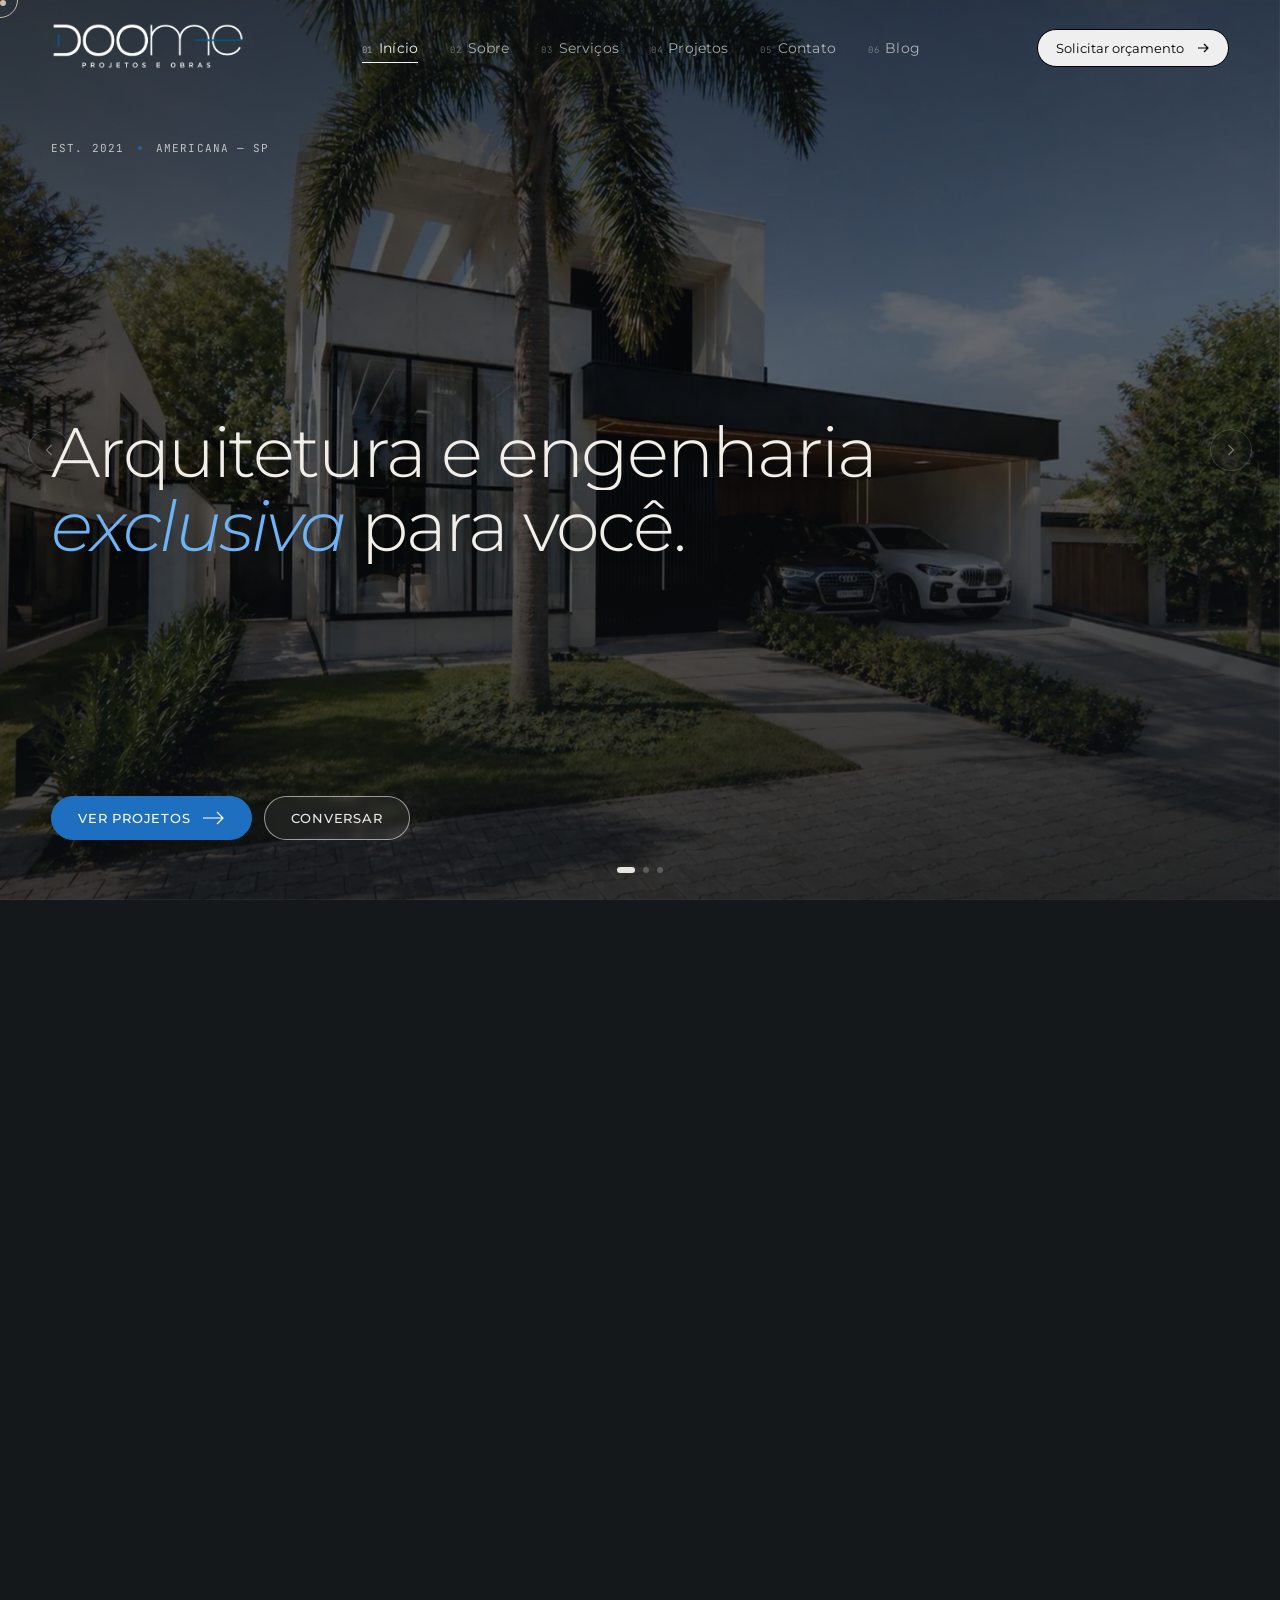
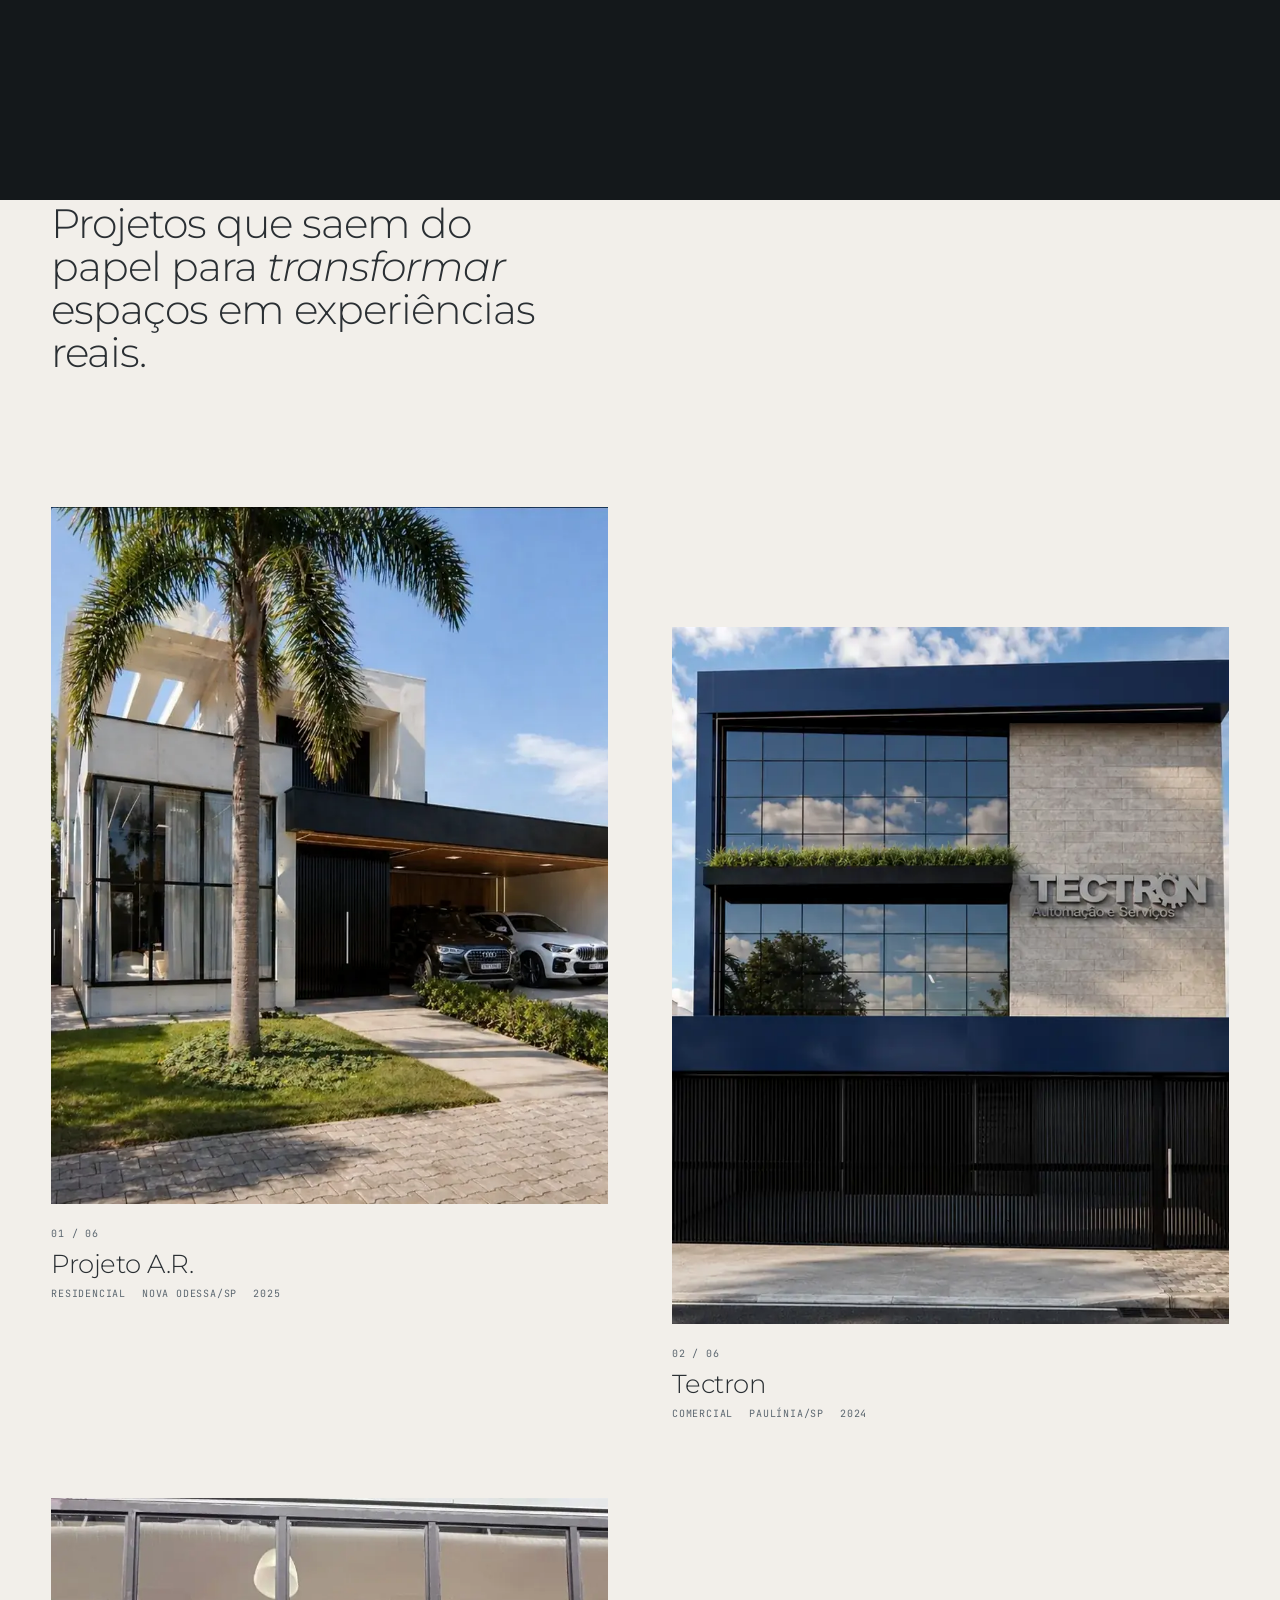
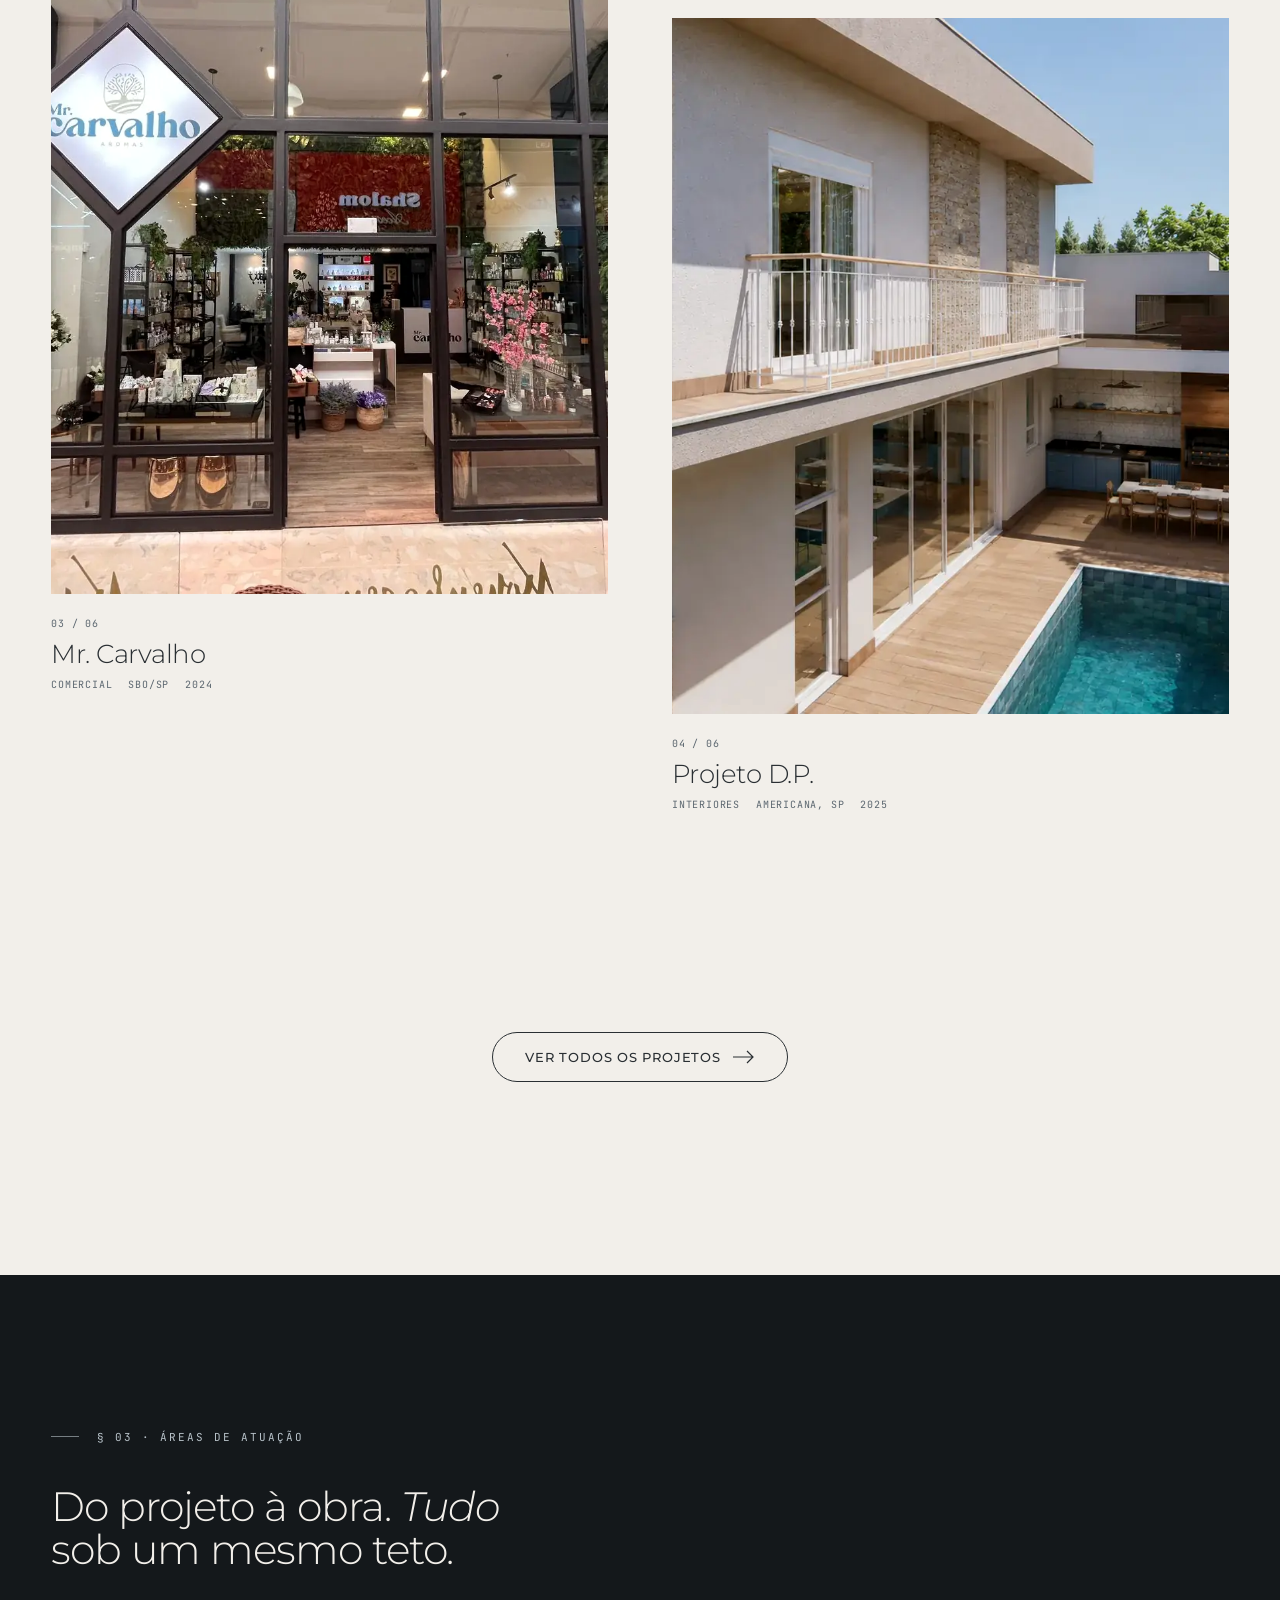
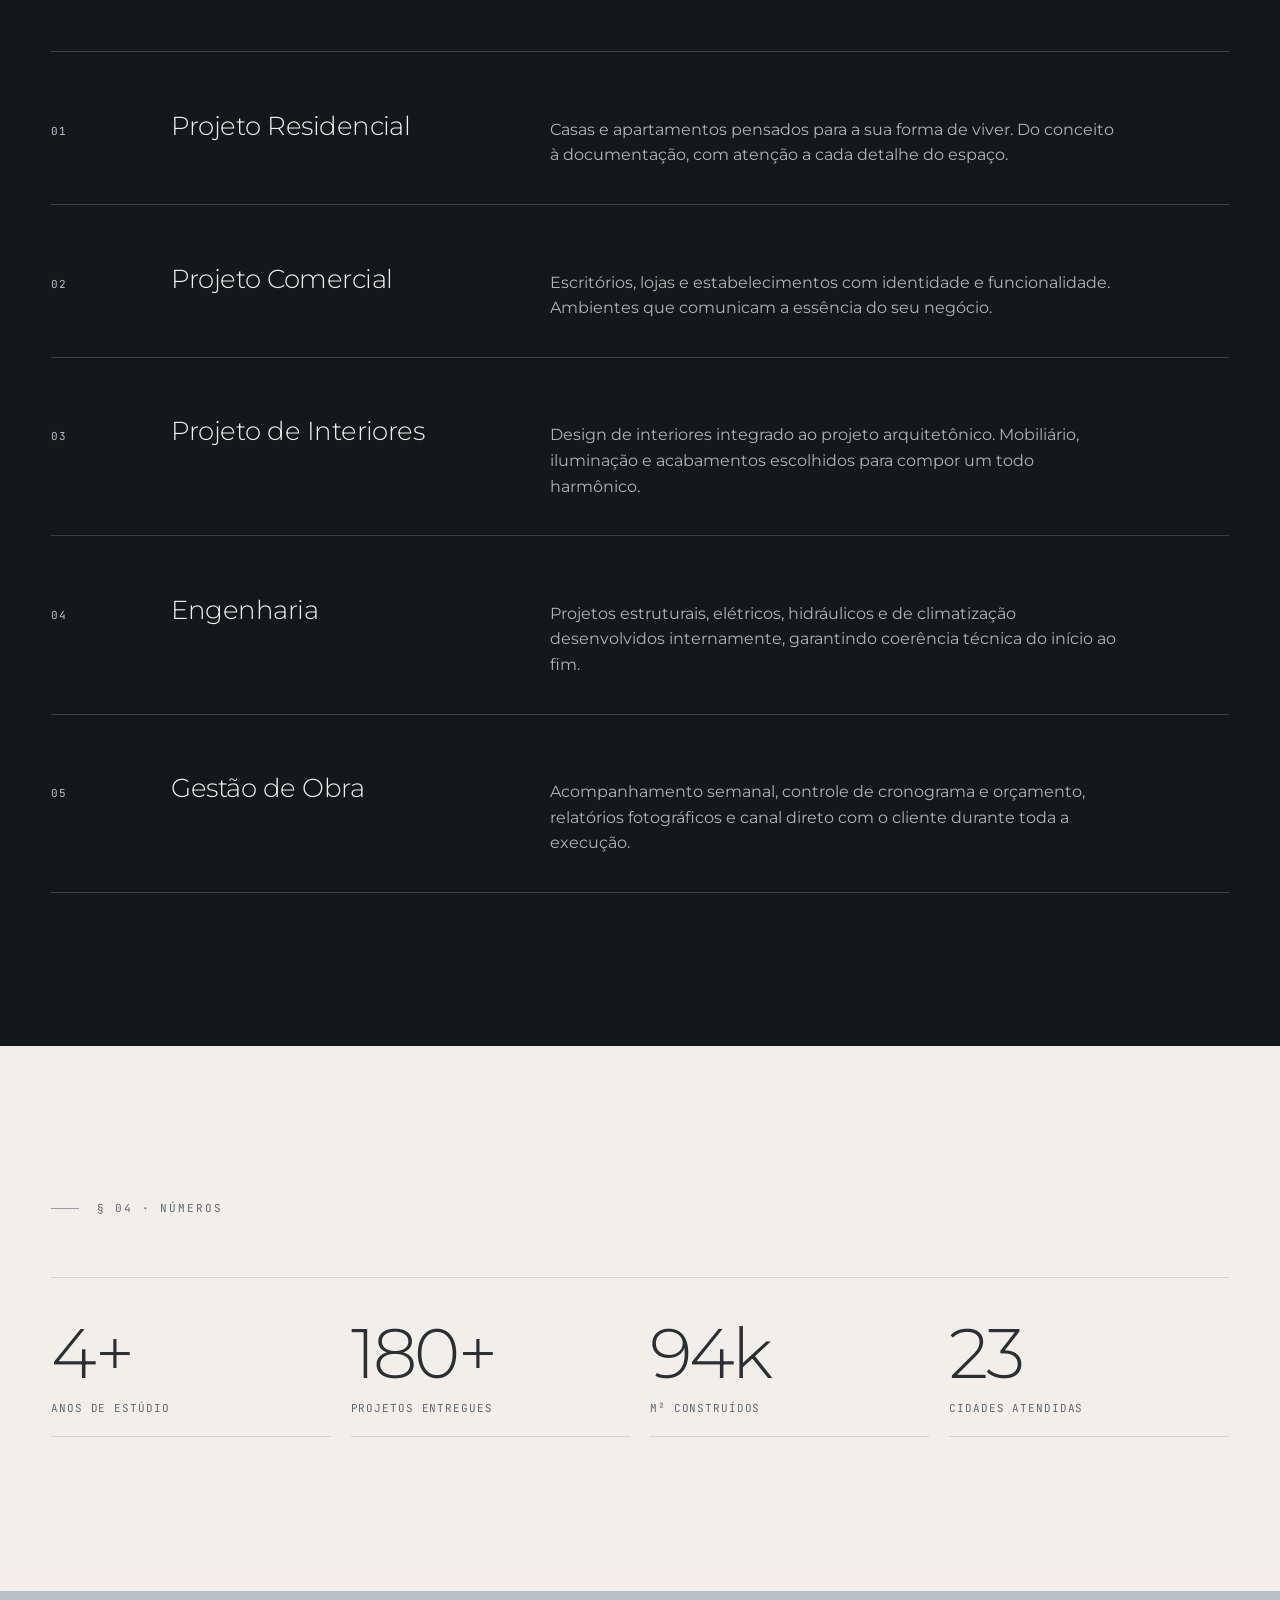
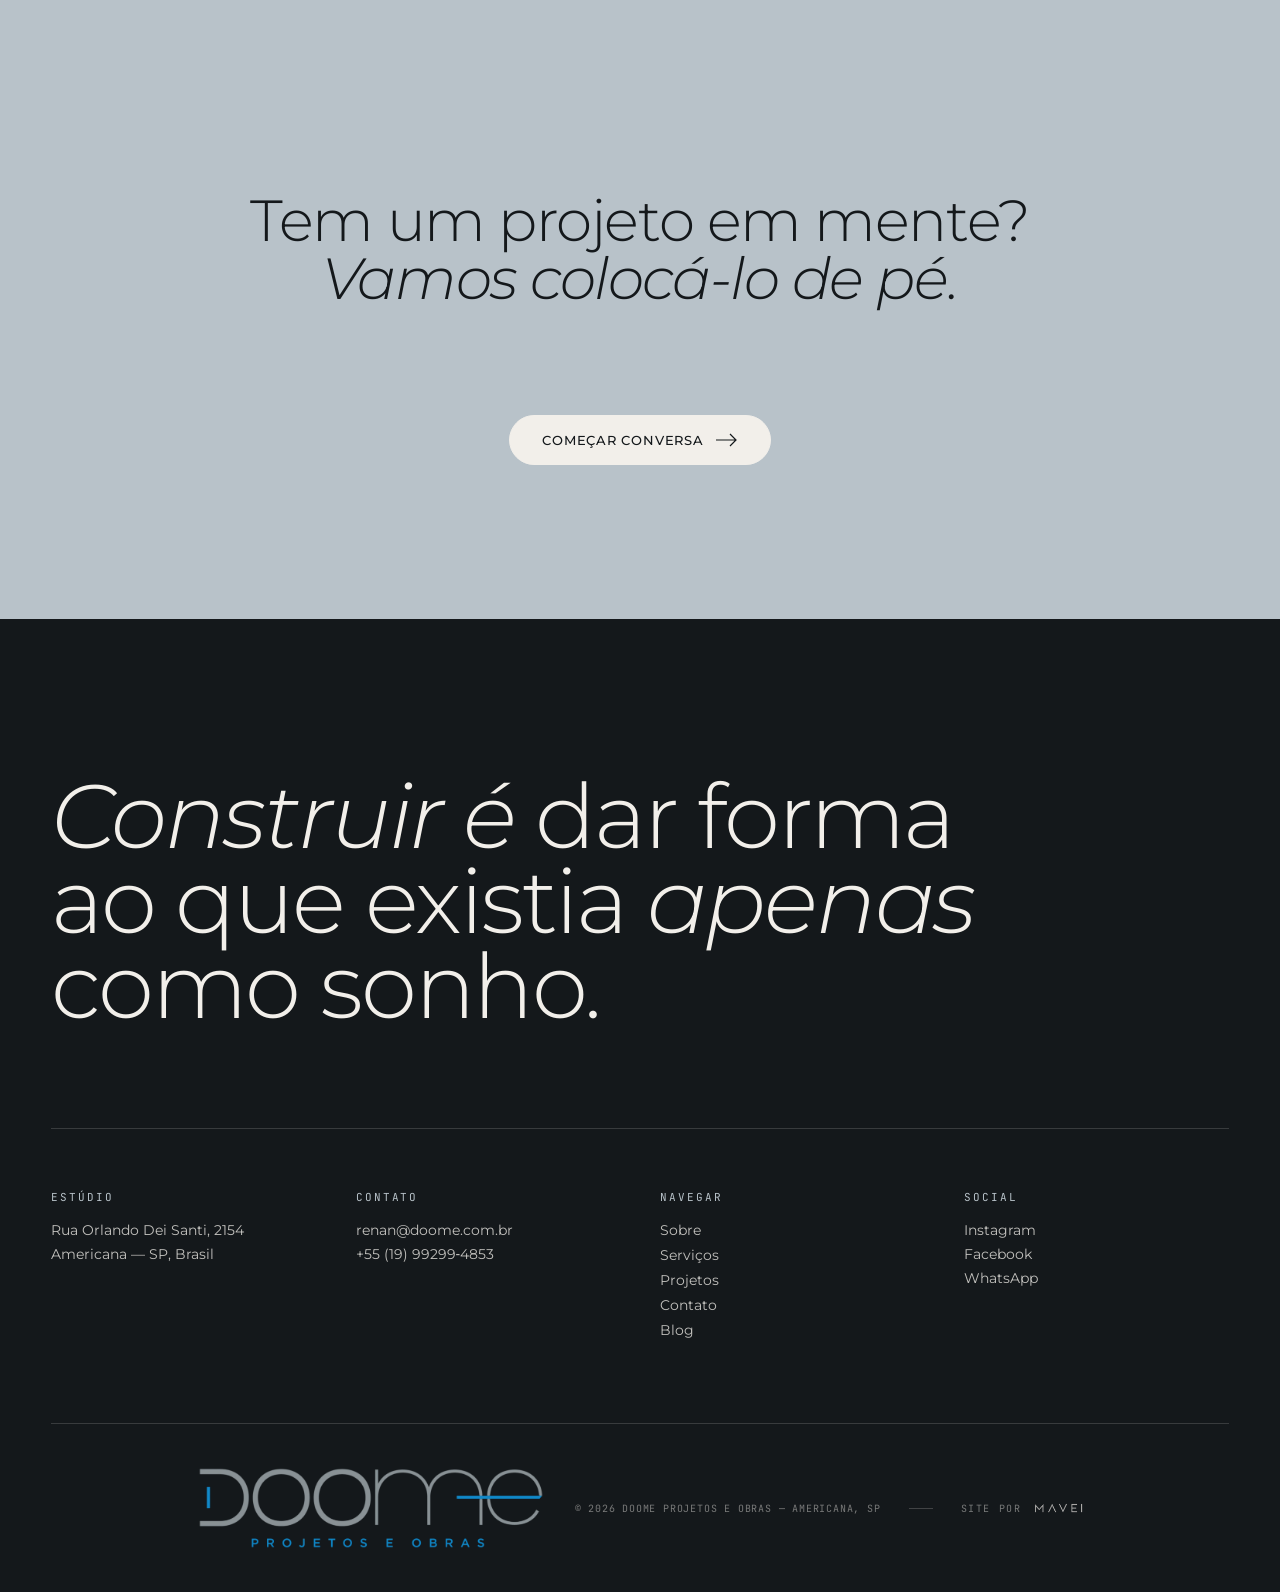
==== commit c9628abe: "fix: troca da foto do hero + carrossel com navegação (setas + dots + swipe) CORREÇÃO CRÍTICA DO HERO" ====
--- a/index.html
+++ b/index.html
@@ -16,10 +16,10 @@
 <meta property="og:title" content="Doome | Arquitetura, Engenharia e Gestão de Obras em Americana SP">
 <meta property="og:description" content="Escritório especializado em projetos residenciais, comerciais e de interiores. Gestão de obras completa em Americana, Campinas e região de SP.">
 <meta property="og:url" content="https://www.doome.com.br/">
-<meta property="og:image" content="https://www.doome.com.br/assets/image-01.webp">
+<meta property="og:image" content="https://www.doome.com.br/assets/image-09.webp">
 <meta property="og:locale" content="pt_BR">
 <meta name="twitter:card" content="summary_large_image">
-<meta name="twitter:image" content="https://www.doome.com.br/assets/image-01.webp">
+<meta name="twitter:image" content="https://www.doome.com.br/assets/image-09.webp">
 <link rel="icon" type="image/png" sizes="32x32" href="assets/image-02.webp">
 <link rel="apple-touch-icon" sizes="180x180" href="assets/image-03.webp">
 <link rel="manifest" href="/manifest.json">
@@ -34,7 +34,7 @@
       "name": "Doome Projetos e Obras",
       "alternateName": "Doome Arquitetura",
       "url": "https://www.doome.com.br/",
-      "image": "https://www.doome.com.br/assets/image-01.webp",
+      "image": "https://www.doome.com.br/assets/image-09.webp",
       "logo": {
         "@type": "ImageObject",
         "url": "https://www.doome.com.br/assets/image-14.webp",
@@ -99,13 +99,13 @@
 </script>
 <link rel="preload" href="/fonts/montserrat-400-latin.woff2" as="font" type="font/woff2" crossorigin>
 <link rel="preload" href="/fonts/montserrat-400-latin-ext.woff2" as="font" type="font/woff2" crossorigin>
-<link rel="preload" as="image" href="/assets/image-01.webp" fetchpriority="high">
+<link rel="preload" as="image" href="/assets/image-09.webp" fetchpriority="high">
 <link rel="stylesheet" href="/fonts/fonts.css">
 <link rel="stylesheet" href="/lightbox.css">
 <style>:root{--paper:#F2EFEA;--paper-warm:#EDE8E0;--paper-cool:#E6E8EB;--mist:#B8C2C9;--mist-deep:#5C6770;--graphite:#2A2F33;--ink:#14181B;--petrol:#1F3A47;--petrol-soft:#2C4E5E;--line:rgba(20, 24, 27, 0.12);--line-soft:rgba(20, 24, 27, 0.06);--serif:"Montserrat", "Inter Tight", sans-serif;--sans:"Montserrat", "Inter Tight", -apple-system, BlinkMacSystemFont, sans-serif;--mono:"JetBrains Mono", ui-monospace, "SF Mono", monospace;--fs-display:clamp(48px, 7vw, 120px);--fs-h1:clamp(38px, 5.5vw, 88px);--fs-h2:clamp(28px, 3.5vw, 60px);--fs-h3:clamp(20px, 2.2vw, 36px);--fs-lead:clamp(15px, 1.1vw, 19px);--fs-body:16px;--fs-small:13px;--fs-mono:11px;--gutter:clamp(20px, 4vw, 64px);--section:clamp(80px, 12vw, 200px);--ease-out:cubic-bezier(0.22, 1, 0.36, 1);--ease-in-out:cubic-bezier(0.83, 0, 0.17, 1)}*,::after,::before{box-sizing:border-box}body,html{margin:0;padding:0;background:var(--paper);color:var(--graphite);font-family:var(--sans);font-size:var(--fs-body);line-height:1.5;-webkit-font-smoothing:antialiased;-moz-osx-font-smoothing:grayscale;text-rendering:optimizeLegibility}body{cursor:none;overflow-x:hidden}@media (max-width:900px){body{cursor:auto}}img{max-width:100%;display:block}button{font-family:inherit;cursor:none}@media (max-width:900px){button{cursor:pointer}}a{color:inherit;text-decoration:none}::selection{background:var(--petrol);color:var(--paper)}.serif,.serif-it{font-family:var(--serif);font-weight:300}.serif{letter-spacing:-.02em;line-height:.95}.serif-it{font-style:italic}.eyebrow,.mono{font-family:var(--mono);text-transform:uppercase}.mono{font-size:var(--fs-mono);letter-spacing:.08em}.eyebrow{font-size:11px;letter-spacing:.18em;color:var(--mist-deep)}.reveal{opacity:0;transform:translateY(28px);transition:opacity 1.1s var(--ease-out),transform 1.1s var(--ease-out)}.reveal.in{opacity:1}.reveal-line{display:inline-block;overflow:hidden;vertical-align:bottom}.reveal-line>span{display:inline-block;transform:translateY(105%);transition:transform 1s var(--ease-out)}.reveal-line.in>span,.reveal.in{transform:translateY(0)}::-webkit-scrollbar{width:6px;height:6px}::-webkit-scrollbar-track{background:0 0}::-webkit-scrollbar-thumb{background:var(--mist);border-radius:0}</style>
 <style>.cursor-dot,.cursor-ring{position:fixed;top:0;left:0;pointer-events:none;z-index:9999;mix-blend-mode:difference;will-change:transform}.cursor-dot{width:6px;height:6px;border-radius:50%;background:var(--paper);transition:width .25s var(--ease-out),height .25s var(--ease-out),opacity .25s var(--ease-out)}.cursor-ring{width:36px;height:36px;border:1px solid var(--paper);border-radius:50%;transition:width .4s var(--ease-out),height .4s var(--ease-out),background .3s var(--ease-out),border-color .3s var(--ease-out);display:flex;align-items:center;justify-content:center}.cursor-label{font-family:var(--mono);font-size:9px;letter-spacing:.16em;text-transform:uppercase;color:var(--paper);opacity:0;transition:opacity .3s var(--ease-out);white-space:nowrap}.cursor-ring.cursor-link{width:70px;height:70px}.cursor-ring.cursor-link .cursor-label{opacity:1}.cursor-dot.cursor-link{opacity:0}.cursor-ring.cursor-project{width:110px;height:110px;background:var(--paper);border-color:var(--paper)}.cursor-ring.cursor-project .cursor-label{opacity:1;color:var(--graphite);mix-blend-mode:normal}.cursor-dot.cursor-project{opacity:0}.cursor-ring.cursor-text{width:4px;height:26px;border-radius:0}.cursor-dot.cursor-text{opacity:0}@media (max-width:900px){.cursor-dot,.cursor-ring{display:none}}</style>
 <style>.logo-wrap{display:inline-flex;align-items:center;gap:14px}.logo-tagline{color:currentColor;opacity:.7;font-size:9px;letter-spacing:.32em}.nav{position:fixed;top:0;left:0;right:0;z-index:100;display:grid;grid-template-columns:auto 1fr auto;align-items:center;padding:22px var(--gutter);gap:40px;transition:background .5s var(--ease-out),padding .4s var(--ease-out),border-color .5s,color .4s;border-bottom:1px solid transparent;color:rgba(255,255,255,.95)}.nav--scrolled{padding:14px var(--gutter)}.nav--inner,.nav--scrolled{background:rgba(242,239,234,.92);backdrop-filter:blur(14px);-webkit-backdrop-filter:blur(14px);border-bottom-color:var(--line);color:var(--graphite)}.nav__brand{background:0 0;border:0;padding:0;color:inherit}.nav__items{display:flex;gap:32px;justify-content:center}.nav__item{background:0 0;border:0;padding:8px 0;color:inherit;font-family:var(--sans);font-size:14px;letter-spacing:.01em;display:inline-flex;align-items:baseline;gap:6px;position:relative;transition:opacity .3s}.mavei-credit:hover img,.nav__item:hover{opacity:1}.nav__items .nav__item:not(.is-active){opacity:.66}.nav__items .nav__item:not(.is-active):hover{opacity:1}.nav__n{font-size:9px;opacity:.55}.nav__item.is-active::after{content:"";position:absolute;left:0;right:0;bottom:2px;height:1px;background:currentColor}.nav__cta{display:inline-flex;align-items:center;gap:12px;font-size:13px;padding:10px 18px;border:1px solid currentColor;border-radius:999px;transition:background .4s var(--ease-out),color .4s var(--ease-out)}.nav__cta,.nav__cta span{white-space:nowrap}.nav__cta:hover{background:currentColor}.nav__cta:hover span,.nav__cta:hover svg{color:var(--paper)}@media (max-width:900px){.nav{grid-template-columns:auto auto;gap:14px;padding:14px 20px}.nav__cta span,.nav__items{display:none}}.footer{background:var(--ink);color:var(--paper);padding:var(--section) var(--gutter) 40px;margin-top:0}.footer__top{padding-bottom:100px;border-bottom:1px solid rgba(242,239,234,.16)}.footer__manifesto{font-size:clamp(48px,7vw,120px);letter-spacing:-.025em}.footer__grid{display:grid;grid-template-columns:repeat(4,1fr);gap:40px;padding:60px 0 80px;border-bottom:1px solid rgba(242,239,234,.16)}@media (max-width:800px){.footer__grid{grid-template-columns:repeat(2,1fr)}}.footer__col p{margin:14px 0 0;font-size:14px;line-height:1.7;color:rgba(242,239,234,.78)}.footer__col .eyebrow{color:var(--mist)}.footer__col button{background:0 0;border:0;color:inherit;padding:0;font:inherit;text-align:left}.footer__col a:hover,.footer__col button:hover{border-bottom:1px solid currentColor}.footer__col a,.footer__col button{border-bottom:1px solid transparent;transition:border-color .3s}.footer__base{display:flex;justify-content:center;align-items:center;flex-wrap:wrap;gap:14px 28px;padding-top:40px}.footer__copy{font-family:var(--mono);font-size:10px;opacity:.45;margin:0;letter-spacing:.08em;text-transform:uppercase}.footer__base-sep{width:24px;height:1px;background:rgba(242,239,234,.2)}.mavei-credit{display:inline-flex;align-items:center;gap:10px;font-family:var(--mono);font-size:10px;letter-spacing:.16em;text-transform:uppercase;color:rgba(242,239,234,.45);transition:color .35s ease;text-decoration:none}.mavei-credit:hover{color:rgba(242,239,234,.9)}.mavei-credit img{height:14px;width:auto;display:block;opacity:.7;transition:opacity .35s ease}@media (max-width:600px){.footer__base-sep{display:none}.footer__base{gap:8px}}@media (max-width:800px){.footer__base{justify-content:center}}@media (max-width:700px){.footer__col p a,.footer__col button{padding:10px 0;min-height:44px;display:inline-block}}</style>
-<style>@keyframes scrollLine{0%{transform:translateY(-100%)}to{transform:translateY(330%)}}.page{min-height:100vh}.btn{display:inline-flex;align-items:center;gap:12px;padding:13px 26px;border-radius:999px;font-family:var(--sans);font-size:13px;font-weight:500;letter-spacing:.06em;text-transform:uppercase;background:0 0;border:1px solid currentColor;color:inherit;cursor:pointer;position:relative;overflow:hidden;transition:color .35s var(--ease-out),border-color .35s var(--ease-out),background .35s var(--ease-out)}.btn::before{content:"";position:absolute;inset:0;background:currentColor;transform:scaleX(0);transform-origin:left;transition:transform .35s var(--ease-out);opacity:.08}.btn:hover::before{transform:scaleX(1)}.btn--lg{padding:16px 32px;font-size:13px}.btn--primary{background:#1e6fbf;color:#fff;border-color:#1e6fbf}.btn--primary::before{background:#fff;opacity:.12}.btn--primary:hover{background:#175fa8;border-color:#175fa8}.btn--ghost{border-color:rgba(255,255,255,.55);color:rgba(255,255,255,.9);backdrop-filter:blur(4px);background:rgba(255,255,255,.06)}.btn--ghost:hover{border-color:rgba(255,255,255,.9);color:#fff;background:rgba(255,255,255,.12)}.btn--ghost-dark{border-color:var(--graphite);color:var(--graphite)}.btn--ghost-dark:hover{background:var(--graphite);color:var(--paper)}.btn--invert{background:var(--paper);color:var(--ink);border-color:var(--paper)}.btn--invert:hover{background:var(--mist);border-color:var(--mist)}.dash{display:inline-block;width:28px;height:1px;background:currentColor;vertical-align:middle;opacity:.6}.hero{position:relative;height:100vh;min-height:720px;width:100%;overflow:hidden;color:var(--paper)}.hero__bg,.hero__veil{position:absolute;inset:0}.hero__bg img,.project__media img{width:100%;height:100%;object-fit:cover}.hero__bg img{filter:grayscale(.15) contrast(1.08) brightness(.65);will-change:transform}.hero__veil{background:linear-gradient(170deg,rgba(14,18,22,.72)0,rgba(14,18,22,.38) 45%,rgba(14,18,22,.82) 100%)}.hero__chrome{position:relative;z-index:2;height:100%;padding:140px var(--gutter) 60px;display:flex;flex-direction:column;justify-content:space-between}.hero__meta{display:flex;align-items:center;gap:14px;font-size:11px;opacity:.75;letter-spacing:.1em}.hero__meta-dot{width:4px;height:4px;border-radius:50%;background:#1e6fbf}.hero__title{font-size:clamp(36px,5.5vw,80px);font-weight:300;letter-spacing:-.03em;line-height:1.05;margin:.4em 0 0;text-shadow:0 2px 40px rgba(0,0,0,.4)}.hero__title em{font-weight:300;color:#6fb3f5;font-style:italic}.hero__bottom{display:grid;grid-template-columns:1fr auto;align-items:end;gap:40px}@media (max-width:800px){.hero__bottom{grid-template-columns:1fr}}.hero__lead{max-width:520px;font-size:clamp(15px,1.2vw,18px);line-height:1.55;opacity:.92;margin:0}.hero__actions,.hero__scroll{display:flex;align-items:center}.hero__actions{gap:12px;flex-wrap:wrap}.hero__scroll{position:absolute;right:var(--gutter);bottom:60px;gap:14px;font-size:10px;opacity:.72}.hero__scroll-line{width:1px;height:60px;background:currentColor;position:relative;overflow:hidden}.hero__scroll-line::after{content:"";position:absolute;left:0;right:0;height:30%;background:var(--paper);animation:scrollLine 2.4s var(--ease-in-out) infinite}@media (max-width:800px){.hero__scroll{display:none}}.manifesto{padding:var(--section) var(--gutter);max-width:1600px;margin:0 auto}.manifesto__eyebrow,.process__header .eyebrow{margin-bottom:60px;display:flex;align-items:center}.process__header .eyebrow{color:var(--mist);margin-bottom:40px}.manifesto__text{font-size:clamp(24px,3vw,52px);font-weight:300;letter-spacing:-.025em;line-height:1.05;max-width:22ch;text-wrap:pretty}.manifesto__faded{opacity:.36}.projects{padding:var(--section) var(--gutter);max-width:1800px;margin:0 auto}.projects__header{display:grid;grid-template-columns:1fr;gap:40px;margin-bottom:100px}.projects__title{font-size:clamp(26px,3.2vw,54px);font-weight:300;letter-spacing:-.025em;line-height:1.05;max-width:18ch}.projects__grid{display:grid;grid-template-columns:1fr 1fr;gap:clamp(40px,6vw,100px) clamp(40px,5vw,80px)}@media (max-width:800px){.projects__grid{grid-template-columns:1fr}}.project{display:block}.project--l{transform:translateY(0)}.project--r{margin-top:120px}@media (max-width:800px){.project--r{margin-top:0}}.project__media{overflow:hidden;aspect-ratio:4/5;background:var(--mist);margin-bottom:22px}.project__media img{transition:transform 1.4s var(--ease-out),filter 1s var(--ease-out);filter:grayscale(.05) contrast(1.02)}.project:hover .project__media img{transform:scale(1.05);filter:grayscale(0) contrast(1.05)}.project__caption{display:flex;flex-direction:column;gap:6px}.project__n{color:var(--mist-deep);font-size:10px}.project__name{font-size:clamp(18px,2vw,32px);font-weight:300;letter-spacing:-.02em;margin:4px 0;line-height:1}.project__meta{display:flex;gap:16px;flex-wrap:wrap;color:var(--mist-deep);font-size:10px}.projects__more{margin-top:220px;margin-bottom:40px;display:flex;justify-content:center;position:relative;z-index:5}.process{background:var(--ink);color:var(--paper);padding:var(--section) var(--gutter)}.process__header{max-width:1600px;margin:0 auto 80px}.process__title{font-size:clamp(26px,3.2vw,54px);font-weight:300;letter-spacing:-.025em;line-height:1.05;max-width:18ch}.process__list{list-style:none;padding:0;max-width:1600px;margin:0 auto}.process__step{display:grid;grid-template-columns:80px 1fr 2fr;gap:40px;padding:36px 0;border-top:1px solid rgba(242,239,234,.18);align-items:baseline}.process__step:last-child{border-bottom:1px solid rgba(242,239,234,.18)}.process__n{color:var(--mist);font-size:11px}.process__step-title{font-size:clamp(18px,2vw,32px);font-weight:300;letter-spacing:-.02em}.process__step-desc{font-size:16px;line-height:1.6;color:rgba(242,239,234,.72);max-width:52ch;margin:0}@media (max-width:800px){.process__step{grid-template-columns:60px 1fr;gap:16px}.process__step-desc{grid-column:2}}.numbers{padding:var(--section) var(--gutter);max-width:1600px;margin:0 auto}.numbers__eyebrow{margin-bottom:60px;display:flex;align-items:center}.numbers__grid{display:grid;grid-template-columns:repeat(4,1fr);gap:20px;border-top:1px solid var(--line)}@media (max-width:800px){.numbers__grid{grid-template-columns:repeat(2,1fr)}}.numbers__cell{padding:40px 0 20px;border-bottom:1px solid var(--line)}.numbers__v{font-size:clamp(40px,5.5vw,88px);font-weight:300;letter-spacing:-.04em;line-height:1}.numbers__l{color:var(--mist-deep);margin-top:12px}.cta-band{background:var(--mist);color:var(--ink);padding:var(--section) var(--gutter);display:flex;flex-direction:column;align-items:center;gap:60px;text-align:center}.cta-band__text{font-size:clamp(32px,4.5vw,72px);font-weight:300;letter-spacing:-.025em;line-height:1}.hero__bg--carousel{position:absolute;inset:0}.hero__bg-img{position:absolute;inset:0;width:100%;height:100%;object-fit:cover;filter:grayscale(.15) contrast(1.08) brightness(.65);opacity:0;animation:hero-fade 24s infinite;will-change:opacity}.hero__bg-img--1{animation-delay:0s}.hero__bg-img--2{animation-delay:-8s}.hero__bg-img--3{animation-delay:-16s}@keyframes hero-fade{0%,28%{opacity:1}33%,95%{opacity:0}100%{opacity:1}}@media (prefers-reduced-motion:reduce){.hero__bg-img{animation:none}.hero__bg-img--1{opacity:1}}</style>
+<style>@keyframes scrollLine{0%{transform:translateY(-100%)}to{transform:translateY(330%)}}.page{min-height:100vh}.btn{display:inline-flex;align-items:center;gap:12px;padding:13px 26px;border-radius:999px;font-family:var(--sans);font-size:13px;font-weight:500;letter-spacing:.06em;text-transform:uppercase;background:0 0;border:1px solid currentColor;color:inherit;cursor:pointer;position:relative;overflow:hidden;transition:color .35s var(--ease-out),border-color .35s var(--ease-out),background .35s var(--ease-out)}.btn::before{content:"";position:absolute;inset:0;background:currentColor;transform:scaleX(0);transform-origin:left;transition:transform .35s var(--ease-out);opacity:.08}.btn:hover::before{transform:scaleX(1)}.btn--lg{padding:16px 32px;font-size:13px}.btn--primary{background:#1e6fbf;color:#fff;border-color:#1e6fbf}.btn--primary::before{background:#fff;opacity:.12}.btn--primary:hover{background:#175fa8;border-color:#175fa8}.btn--ghost{border-color:rgba(255,255,255,.55);color:rgba(255,255,255,.9);backdrop-filter:blur(4px);background:rgba(255,255,255,.06)}.btn--ghost:hover{border-color:rgba(255,255,255,.9);color:#fff;background:rgba(255,255,255,.12)}.btn--ghost-dark{border-color:var(--graphite);color:var(--graphite)}.btn--ghost-dark:hover{background:var(--graphite);color:var(--paper)}.btn--invert{background:var(--paper);color:var(--ink);border-color:var(--paper)}.btn--invert:hover{background:var(--mist);border-color:var(--mist)}.dash{display:inline-block;width:28px;height:1px;background:currentColor;vertical-align:middle;opacity:.6}.hero{position:relative;height:100vh;min-height:720px;width:100%;overflow:hidden;color:var(--paper)}.hero__bg,.hero__veil{position:absolute;inset:0}.hero__bg img,.project__media img{width:100%;height:100%;object-fit:cover}.hero__bg img{filter:grayscale(.15) contrast(1.08) brightness(.65);will-change:transform}.hero__veil{background:linear-gradient(170deg,rgba(14,18,22,.72)0,rgba(14,18,22,.38) 45%,rgba(14,18,22,.82) 100%)}.hero__chrome{position:relative;z-index:2;height:100%;padding:140px var(--gutter) 60px;display:flex;flex-direction:column;justify-content:space-between;pointer-events:none}.hero__chrome a,.hero__chrome button,.hero__chrome input,.hero__chrome textarea{pointer-events:auto}.hero__meta{display:flex;align-items:center;gap:14px;font-size:11px;opacity:.75;letter-spacing:.1em}.hero__meta-dot{width:4px;height:4px;border-radius:50%;background:#1e6fbf}.hero__title{font-size:clamp(36px,5.5vw,80px);font-weight:300;letter-spacing:-.03em;line-height:1.05;margin:.4em 0 0;text-shadow:0 2px 40px rgba(0,0,0,.4)}.hero__title em{font-weight:300;color:#6fb3f5;font-style:italic}.hero__bottom{display:grid;grid-template-columns:1fr auto;align-items:end;gap:40px}@media (max-width:800px){.hero__bottom{grid-template-columns:1fr}}.hero__lead{max-width:520px;font-size:clamp(15px,1.2vw,18px);line-height:1.55;opacity:.92;margin:0}.hero__actions,.hero__scroll{display:flex;align-items:center}.hero__actions{gap:12px;flex-wrap:wrap}.hero__scroll{position:absolute;right:var(--gutter);bottom:60px;gap:14px;font-size:10px;opacity:.72}.hero__scroll-line{width:1px;height:60px;background:currentColor;position:relative;overflow:hidden}.hero__scroll-line::after{content:"";position:absolute;left:0;right:0;height:30%;background:var(--paper);animation:scrollLine 2.4s var(--ease-in-out) infinite}@media (max-width:800px){.hero__scroll{display:none}}.manifesto{padding:var(--section) var(--gutter);max-width:1600px;margin:0 auto}.manifesto__eyebrow,.process__header .eyebrow{margin-bottom:60px;display:flex;align-items:center}.process__header .eyebrow{color:var(--mist);margin-bottom:40px}.manifesto__text{font-size:clamp(24px,3vw,52px);font-weight:300;letter-spacing:-.025em;line-height:1.05;max-width:22ch;text-wrap:pretty}.manifesto__faded{opacity:.36}.projects{padding:var(--section) var(--gutter);max-width:1800px;margin:0 auto}.projects__header{display:grid;grid-template-columns:1fr;gap:40px;margin-bottom:100px}.projects__title{font-size:clamp(26px,3.2vw,54px);font-weight:300;letter-spacing:-.025em;line-height:1.05;max-width:18ch}.projects__grid{display:grid;grid-template-columns:1fr 1fr;gap:clamp(40px,6vw,100px) clamp(40px,5vw,80px)}@media (max-width:800px){.projects__grid{grid-template-columns:1fr}}.project{display:block}.project--l{transform:translateY(0)}.project--r{margin-top:120px}@media (max-width:800px){.project--r{margin-top:0}}.project__media{overflow:hidden;aspect-ratio:4/5;background:var(--mist);margin-bottom:22px}.project__media img{transition:transform 1.4s var(--ease-out),filter 1s var(--ease-out);filter:grayscale(.05) contrast(1.02)}.project:hover .project__media img{transform:scale(1.05);filter:grayscale(0) contrast(1.05)}.project__caption{display:flex;flex-direction:column;gap:6px}.project__n{color:var(--mist-deep);font-size:10px}.project__name{font-size:clamp(18px,2vw,32px);font-weight:300;letter-spacing:-.02em;margin:4px 0;line-height:1}.project__meta{display:flex;gap:16px;flex-wrap:wrap;color:var(--mist-deep);font-size:10px}.projects__more{margin-top:220px;margin-bottom:40px;display:flex;justify-content:center;position:relative;z-index:5}.process{background:var(--ink);color:var(--paper);padding:var(--section) var(--gutter)}.process__header{max-width:1600px;margin:0 auto 80px}.process__title{font-size:clamp(26px,3.2vw,54px);font-weight:300;letter-spacing:-.025em;line-height:1.05;max-width:18ch}.process__list{list-style:none;padding:0;max-width:1600px;margin:0 auto}.process__step{display:grid;grid-template-columns:80px 1fr 2fr;gap:40px;padding:36px 0;border-top:1px solid rgba(242,239,234,.18);align-items:baseline}.process__step:last-child{border-bottom:1px solid rgba(242,239,234,.18)}.process__n{color:var(--mist);font-size:11px}.process__step-title{font-size:clamp(18px,2vw,32px);font-weight:300;letter-spacing:-.02em}.process__step-desc{font-size:16px;line-height:1.6;color:rgba(242,239,234,.72);max-width:52ch;margin:0}@media (max-width:800px){.process__step{grid-template-columns:60px 1fr;gap:16px}.process__step-desc{grid-column:2}}.numbers{padding:var(--section) var(--gutter);max-width:1600px;margin:0 auto}.numbers__eyebrow{margin-bottom:60px;display:flex;align-items:center}.numbers__grid{display:grid;grid-template-columns:repeat(4,1fr);gap:20px;border-top:1px solid var(--line)}@media (max-width:800px){.numbers__grid{grid-template-columns:repeat(2,1fr)}}.numbers__cell{padding:40px 0 20px;border-bottom:1px solid var(--line)}.numbers__v{font-size:clamp(40px,5.5vw,88px);font-weight:300;letter-spacing:-.04em;line-height:1}.numbers__l{color:var(--mist-deep);margin-top:12px}.cta-band{background:var(--mist);color:var(--ink);padding:var(--section) var(--gutter);display:flex;flex-direction:column;align-items:center;gap:60px;text-align:center}.cta-band__text{font-size:clamp(32px,4.5vw,72px);font-weight:300;letter-spacing:-.025em;line-height:1}.hero__bg--carousel{position:absolute;inset:0}.hero__bg-img{position:absolute;inset:0;width:100%;height:100%;object-fit:cover;filter:grayscale(.15) contrast(1.08) brightness(.65);opacity:0;transition:opacity 1.5s cubic-bezier(.22,1,.36,1);will-change:opacity}.hero__bg-img.is-on{opacity:1}@media (prefers-reduced-motion:reduce){.hero__bg-img{transition:none}}.hero__nav{position:absolute;top:50%;transform:translateY(-50%);z-index:5;width:42px;height:42px;border-radius:50%;background:rgba(20,24,27,.25);border:1px solid rgba(242,239,234,.4);color:#F2EFEA;display:flex;align-items:center;justify-content:center;cursor:pointer;padding:0;opacity:.4;transition:opacity .4s ease,background .3s,color .3s,border-color .3s,transform .3s cubic-bezier(.22,1,.36,1);backdrop-filter:blur(6px);-webkit-backdrop-filter:blur(6px)}.hero:hover .hero__nav{opacity:.8}.hero__nav:hover{opacity:1!important;background:rgba(242,239,234,.95);color:#14181B;border-color:rgba(242,239,234,.95)}.hero__nav--prev{left:clamp(12px,2.5vw,28px)}.hero__nav--next{right:clamp(12px,2.5vw,28px)}.hero__nav--prev:hover{transform:translateY(-50%) translateX(-2px)}.hero__nav--next:hover{transform:translateY(-50%) translateX(2px)}@media (max-width:700px){.hero__nav{width:38px;height:38px;opacity:.55}.hero__nav svg{width:16px;height:16px}.hero__nav--prev{left:10px}.hero__nav--next{right:10px}}.hero__dots{position:absolute;bottom:clamp(16px,3vh,28px);left:50%;transform:translateX(-50%);z-index:5;display:flex;gap:8px;padding:0;background:none;border-radius:0}.hero__dot{width:6px;height:6px;border-radius:50%;background:rgba(242,239,234,.35);border:none;cursor:pointer;padding:0;transition:background .3s,width .3s,opacity .3s;opacity:.7}.hero__dot:hover{background:rgba(242,239,234,.7);opacity:1}.hero__dot.is-on{background:rgba(242,239,234,.95);width:18px;border-radius:3px;opacity:1}</style>
 <style>.page-wrap{position:relative;transition:opacity .5s var(--ease-out),transform .5s var(--ease-out)}.page-wrap.is-out{opacity:0;transform:translateY(-12px)}.page-wrap.is-in{opacity:1;transform:translateY(0)}.curtain{position:fixed;inset:0;background:var(--ink);z-index:300;transform:translateY(100%);transition:transform .6s var(--ease-in-out);pointer-events:none;display:flex;align-items:center;justify-content:center}.curtain__inner{color:var(--paper);opacity:0;transition:opacity .4s}.curtain--in{transform:translateY(0)}.curtain--in .curtain__inner{opacity:1;transition-delay:.2s}</style>
 <style>.drawer,.nav__burger{display:none}@media (max-width:900px){.drawer{display:flex}.nav{grid-template-columns:auto 1fr auto;gap:14px;padding:14px 20px}.nav__cta,.nav__items{display:none}.nav__burger{display:inline-flex;flex-direction:column;justify-content:center;gap:5px;width:44px;height:44px;background:0 0;border:0;padding:0;color:inherit;margin-left:auto;align-items:flex-end;z-index:110;position:relative}.nav__burger span{display:block;width:24px;height:1px;background:currentColor;transition:transform .4s var(--ease-out),width .4s var(--ease-out);transform-origin:right center}.nav__burger span:nth-child(2){width:16px}.nav__burger.is-open span:nth-child(1){transform:translateY(3px) rotate(-45deg);width:24px}.nav__burger.is-open span:nth-child(2){transform:translateY(-3px) rotate(45deg);width:24px}.nav--menu-open{background:var(--ink)!important;color:var(--paper)!important;border-bottom-color:transparent!important;backdrop-filter:none!important}.drawer{position:fixed;inset:0;background:var(--ink);color:var(--paper);z-index:105;transform:translateY(-100%);transition:transform .6s var(--ease-in-out);flex-direction:column;justify-content:space-between;padding:96px 26px 36px;pointer-events:none}.drawer--open{transform:translateY(0);pointer-events:auto}.drawer__nav{display:flex;flex-direction:column;gap:0;margin-top:12px}.drawer__item{background:0 0;border:0;padding:12px 0;color:inherit;text-align:left;display:grid;grid-template-columns:36px 1fr;align-items:baseline;gap:12px;border-bottom:1px solid rgba(242,239,234,.1);opacity:0;transform:translateY(16px);transition:opacity .6s var(--ease-out),transform .6s var(--ease-out)}.drawer--open .drawer__item{opacity:1;transform:translateY(0)}.drawer__n{color:var(--mist);font-size:10px}.drawer__label{font-size:clamp(32px,9vw,56px);font-weight:300;letter-spacing:-.025em;line-height:1.05}.drawer__item.is-active .drawer__label{font-style:italic}.drawer__foot{display:flex;flex-direction:column;gap:20px;opacity:0;transition:opacity .5s var(--ease-out) .45s}.drawer--open .drawer__foot{opacity:1}.drawer__cta{display:inline-flex;align-items:center;justify-content:center;gap:10px;padding:15px 22px;border:1px solid var(--paper);border-radius:999px;color:var(--paper);font-size:13px;background:0 0}.drawer__contact{display:flex;flex-direction:column;gap:6px;color:rgba(242,239,234,.55);font-size:11px}.drawer__contact a{color:inherit}.hero{min-height:100svh}.hero__chrome{padding:90px 20px 40px}.hero__meta{font-size:9px;gap:10px}.hero__title{font-size:clamp(30px,9.5vw,52px);margin:.5em 0 0;letter-spacing:-.03em;line-height:1.02}.hero__bottom{grid-template-columns:1fr;gap:20px}.hero__lead{display:none}.hero__actions{gap:10px}.hero__actions .btn{padding:13px 20px;font-size:12px;flex:1 1 auto;justify-content:center}.hero__scroll{display:none}.manifesto{padding:64px 20px}.manifesto__eyebrow{margin-bottom:20px}.manifesto__text{font-size:clamp(18px,5.5vw,28px);line-height:1.25}.manifesto__faded{display:none}.projects{padding:64px 20px}.projects__header{margin-bottom:36px;gap:16px}.projects__title{font-size:clamp(20px,6vw,34px);line-height:1.15}.projects__grid{grid-template-columns:1fr;gap:44px}.project--l,.project--r{transform:none}.project__media{aspect-ratio:3/4;margin-bottom:12px}.project__name{font-size:clamp(18px,5vw,26px)}.project__meta{gap:8px;font-size:9px}.project__desc{display:none}.projects__more{margin-top:44px}.process{padding:64px 20px}.process__header{margin-bottom:28px}.process__title{font-size:clamp(18px,5.5vw,30px);line-height:1.15}.process__step{grid-template-columns:32px 1fr;gap:10px;padding:16px 0}.process__step-title{font-size:clamp(16px,4.5vw,22px);grid-column:2}.process__step-desc{display:none}.process__n{font-size:9px}.numbers{padding:64px 20px}.numbers__eyebrow{margin-bottom:20px}.numbers__grid{grid-template-columns:1fr 1fr;gap:0 12px}.numbers__cell{padding:18px 0 10px}.numbers__v{font-size:clamp(36px,12vw,60px)}.numbers__l{font-size:10px}.cta-band{padding:64px 20px;gap:24px}.cta-band__text{font-size:clamp(20px,6.5vw,36px);line-height:1.15}.cta-band .btn{padding:13px 22px;font-size:12px}.page--inner{padding-top:80px}.page-header{padding:28px 20px 20px}.page-header__eyebrow{margin-bottom:20px}.page-header__title{font-size:clamp(24px,8vw,48px);line-height:1.05}.about-intro{padding:20px 20px 56px;grid-template-columns:1fr;gap:24px}.about-intro__text p{font-size:14px;line-height:1.65;margin:0 0 10px}.about-intro__text p:nth-child(2),.about-intro__text p:nth-child(3){display:none}.about-intro__image img{aspect-ratio:1/1}.about-intro__cap{position:static;display:block;margin-top:8px;font-size:9px}.missao{padding:40px 20px}.missao__eyebrow{margin-bottom:16px}.missao__text{font-size:clamp(14px,4vw,18px);line-height:1.6}.values{padding:56px 20px}.values__eyebrow{margin-bottom:20px}.values__grid{grid-template-columns:1fr;gap:20px}.values__cell{padding-top:12px}.values__t{font-size:clamp(16px,4.5vw,22px);margin:4px 0}.values__d{display:none}.team{padding:56px 20px}.team__eyebrow{margin-bottom:16px}.team__title{font-size:clamp(20px,6vw,32px);margin:0 0 20px}.team__grid,.team__grid--two{grid-template-columns:1fr;gap:28px}.team__n{font-size:18px}.team__r{font-size:9px}.team__quote{display:none}.services{padding:16px 20px 56px;margin-top:0}.svc__row{grid-template-columns:30px 1fr 24px;gap:10px;padding:18px 0}.svc:hover .svc__row{padding-left:0}.svc__n{font-size:9px}.svc__t{font-size:clamp(20px,6vw,32px)}.svc__plus{font-size:20px;width:24px}.svc__inner{grid-template-columns:1fr;gap:14px}.svc--open .svc__inner{padding-bottom:20px}.svc__desc{font-size:14px}.filter{padding:20px}.filter__row{gap:6px;padding-bottom:14px;overflow-x:auto;flex-wrap:nowrap}.filter__row::-webkit-scrollbar{height:0}.filter__btn{padding:6px 10px;font-size:10px;flex-shrink:0}.filter__count{font-size:9px;flex-shrink:0}.gallery{padding:20px 20px 56px;grid-template-columns:1fr;gap:40px}.gx,.gx:nth-child(3n+1),.gx:nth-child(3n+2),.gx:nth-child(3n+3){grid-column:1;transform:none}.gx:nth-child(3n+3) .gx__media,.gx__media{aspect-ratio:4/5}.gx__t{font-size:clamp(16px,4.5vw,22px)}.gx__desc{display:none}.gx__meta{font-size:9px}.contato{padding:16px 20px 56px}.contato__grid{grid-template-columns:1fr;gap:32px}.contato__block{margin-bottom:16px}.contato__block p{font-size:13px}.contato__map-wrap{display:none}.contato__form{gap:16px}.contato__field input,.contato__field textarea{font-size:17px;padding:4px 0 8px}.contato__pair{grid-template-columns:1fr;gap:16px}.contato__chips{gap:6px}.chip{padding:6px 10px;font-size:11px}.contato__sent h3{font-size:clamp(20px,6.5vw,32px)}.contato__sent p{font-size:14px}.studio-carousel__track{aspect-ratio:1/1}.studio-carousel__btn{width:30px;height:30px}.footer{padding:56px 20px 24px}.footer__top{padding-bottom:40px}.footer__manifesto{font-size:clamp(22px,7vw,38px);line-height:1.1}.footer__grid{padding:28px 0 36px;gap:20px}.footer__col p{font-size:12px;line-height:1.6}.footer__base{padding-top:20px}.proj-overlay__inner{width:calc(100% - 16px);margin:16px 0}.proj-overlay__close{width:36px;height:36px;top:12px;right:12px}.proj-overlay__hero{aspect-ratio:4/3}.proj-overlay__body{padding:24px 18px}.proj-overlay__title{font-size:clamp(20px,6.5vw,34px);margin:8px 0 20px}.proj-overlay__grid{grid-template-columns:1fr;gap:20px}.proj-overlay__desc{font-size:14px}a[style*="25D366"]{width:48px!important;height:48px!important;bottom:18px!important;right:18px!important}}@media (max-width:480px){.hero__chrome{padding:76px 16px 28px}.hero__title{font-size:clamp(26px,8.5vw,40px)}.about-intro,.contato,.cta-band,.filter,.footer,.gallery,.manifesto,.missao,.numbers,.process,.projects,.services,.team,.values{padding-left:16px;padding-right:16px}.drawer{padding:84px 18px 24px}.drawer__label{font-size:clamp(26px,8vw,40px)}.hero__actions .btn{font-size:11px;padding:11px 12px}.page-header{padding:20px 16px 14px}.page-header__title{font-size:clamp(20px,7vw,36px)}}@media (max-width:900px) and (hover:none){.hero__bg img{transform:none!important}.gx__media img,.project__media img,.team__member img{transition-duration:.4s}}</style>
 <script>
@@ -932,9 +932,9 @@
       transform: `translateY(${t * 80}px) scale(${1 + t * 0.05})`
     }
   }, /*#__PURE__*/React.createElement("img", {
-    src: "assets/image-01.webp",
+    src: "assets/image-09.webp",
     alt: "",
-    className: "hero__bg-img hero__bg-img--1",
+    className: "hero__bg-img hero__bg-img--1 is-on",
     fetchpriority: "high",
     decoding: "async"
   }), /*#__PURE__*/React.createElement("img", {
@@ -953,7 +953,44 @@
     decoding: "async"
   }), /*#__PURE__*/React.createElement("div", {
     className: "hero__veil"
-  })), /*#__PURE__*/React.createElement("div", {
+  }), /*#__PURE__*/React.createElement("button", {
+    type: "button",
+    className: "hero__nav hero__nav--prev",
+    "aria-label": "Imagem anterior",
+    "data-hero-nav": "prev"
+  }, /*#__PURE__*/React.createElement("svg", {
+    width: "20", height: "20", viewBox: "0 0 24 24",
+    fill: "none", stroke: "currentColor", strokeWidth: "1.5",
+    "aria-hidden": "true"
+  }, /*#__PURE__*/React.createElement("path", { d: "M15 18l-6-6 6-6" }))), /*#__PURE__*/React.createElement("button", {
+    type: "button",
+    className: "hero__nav hero__nav--next",
+    "aria-label": "Próxima imagem",
+    "data-hero-nav": "next"
+  }, /*#__PURE__*/React.createElement("svg", {
+    width: "20", height: "20", viewBox: "0 0 24 24",
+    fill: "none", stroke: "currentColor", strokeWidth: "1.5",
+    "aria-hidden": "true"
+  }, /*#__PURE__*/React.createElement("path", { d: "M9 18l6-6-6-6" }))), /*#__PURE__*/React.createElement("div", {
+    className: "hero__dots",
+    role: "tablist",
+    "aria-label": "Navegação do carrossel"
+  }, /*#__PURE__*/React.createElement("button", {
+    type: "button",
+    className: "hero__dot is-on",
+    "aria-label": "Imagem 1",
+    "data-hero-dot": "0"
+  }), /*#__PURE__*/React.createElement("button", {
+    type: "button",
+    className: "hero__dot",
+    "aria-label": "Imagem 2",
+    "data-hero-dot": "1"
+  }), /*#__PURE__*/React.createElement("button", {
+    type: "button",
+    className: "hero__dot",
+    "aria-label": "Imagem 3",
+    "data-hero-dot": "2"
+  }))), /*#__PURE__*/React.createElement("div", {
     className: "hero__chrome"
   }, /*#__PURE__*/React.createElement("div", {
     className: "hero__meta mono"
@@ -1382,5 +1419,6 @@
 <script src="/main.js" defer></script>
 <script src="/projetos-data.js" defer></script>
 <script src="/lightbox.js" defer></script>
+<script>(function(){var INTERVAL=8000;var timer=null;var imgs=null;var dots=null;var i=0;function syncDots(){if(!dots)return;dots.forEach(function(d,idx){d.classList.toggle("is-on",idx===i)})}function go(idx){if(!imgs||imgs.length<2)return;imgs[i].classList.remove("is-on");i=(idx+imgs.length)%imgs.length;imgs[i].classList.add("is-on");syncDots();}function next(){go(i+1)}function prev(){go(i-1)}function tick(){next()}function startTimer(){clearInterval(timer);timer=setInterval(tick,INTERVAL)}function reset(){startTimer()}function init(){imgs=document.querySelectorAll(".hero__bg-img");dots=document.querySelectorAll(".hero__dot");if(!imgs||imgs.length<2){return setTimeout(init,200);}imgs.forEach(function(im){im.classList.remove("is-on")});imgs[0].classList.add("is-on");i=0;syncDots();startTimer();var hero=document.querySelector(".hero__bg--carousel");if(hero){var sx=0,sy=0,t0=0;hero.addEventListener("touchstart",function(e){sx=e.touches[0].clientX;sy=e.touches[0].clientY;t0=Date.now();},{passive:true});hero.addEventListener("touchend",function(e){var dx=e.changedTouches[0].clientX-sx;var dy=e.changedTouches[0].clientY-sy;var dt=Date.now()-t0;if(dt<800&&Math.abs(dx)>40&&Math.abs(dx)>Math.abs(dy)){if(dx<0)next();else prev();reset();}},{passive:true});}document.addEventListener("click",function(e){var nav=e.target.closest("[data-hero-nav]");if(nav){e.preventDefault();e.stopImmediatePropagation();if(nav.dataset.heroNav==="next")next();else prev();reset();return;}var dot=e.target.closest("[data-hero-dot]");if(dot){e.preventDefault();e.stopImmediatePropagation();go(parseInt(dot.dataset.heroDot,10));reset();}},true);}if(document.readyState==="loading"){document.addEventListener("DOMContentLoaded",init)}else{setTimeout(init,100)}})();</script>
 </body>
 </html>
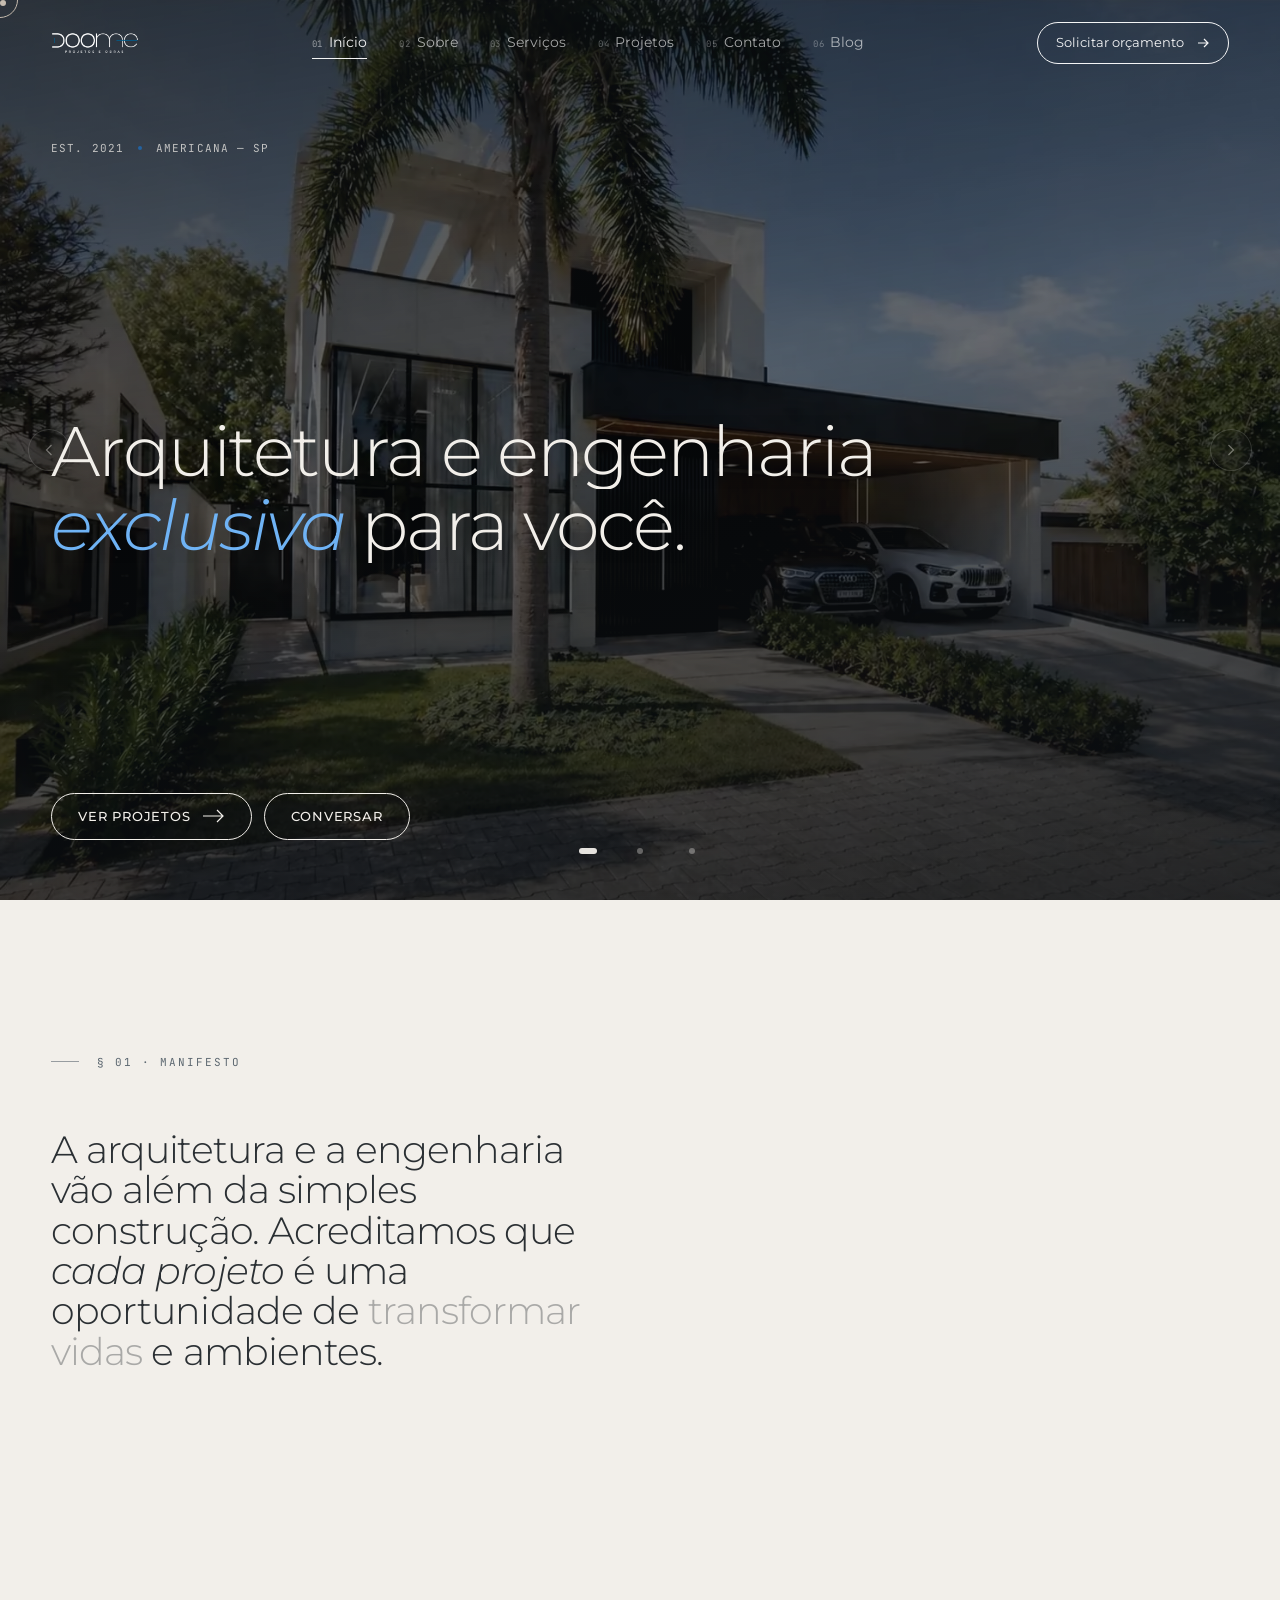
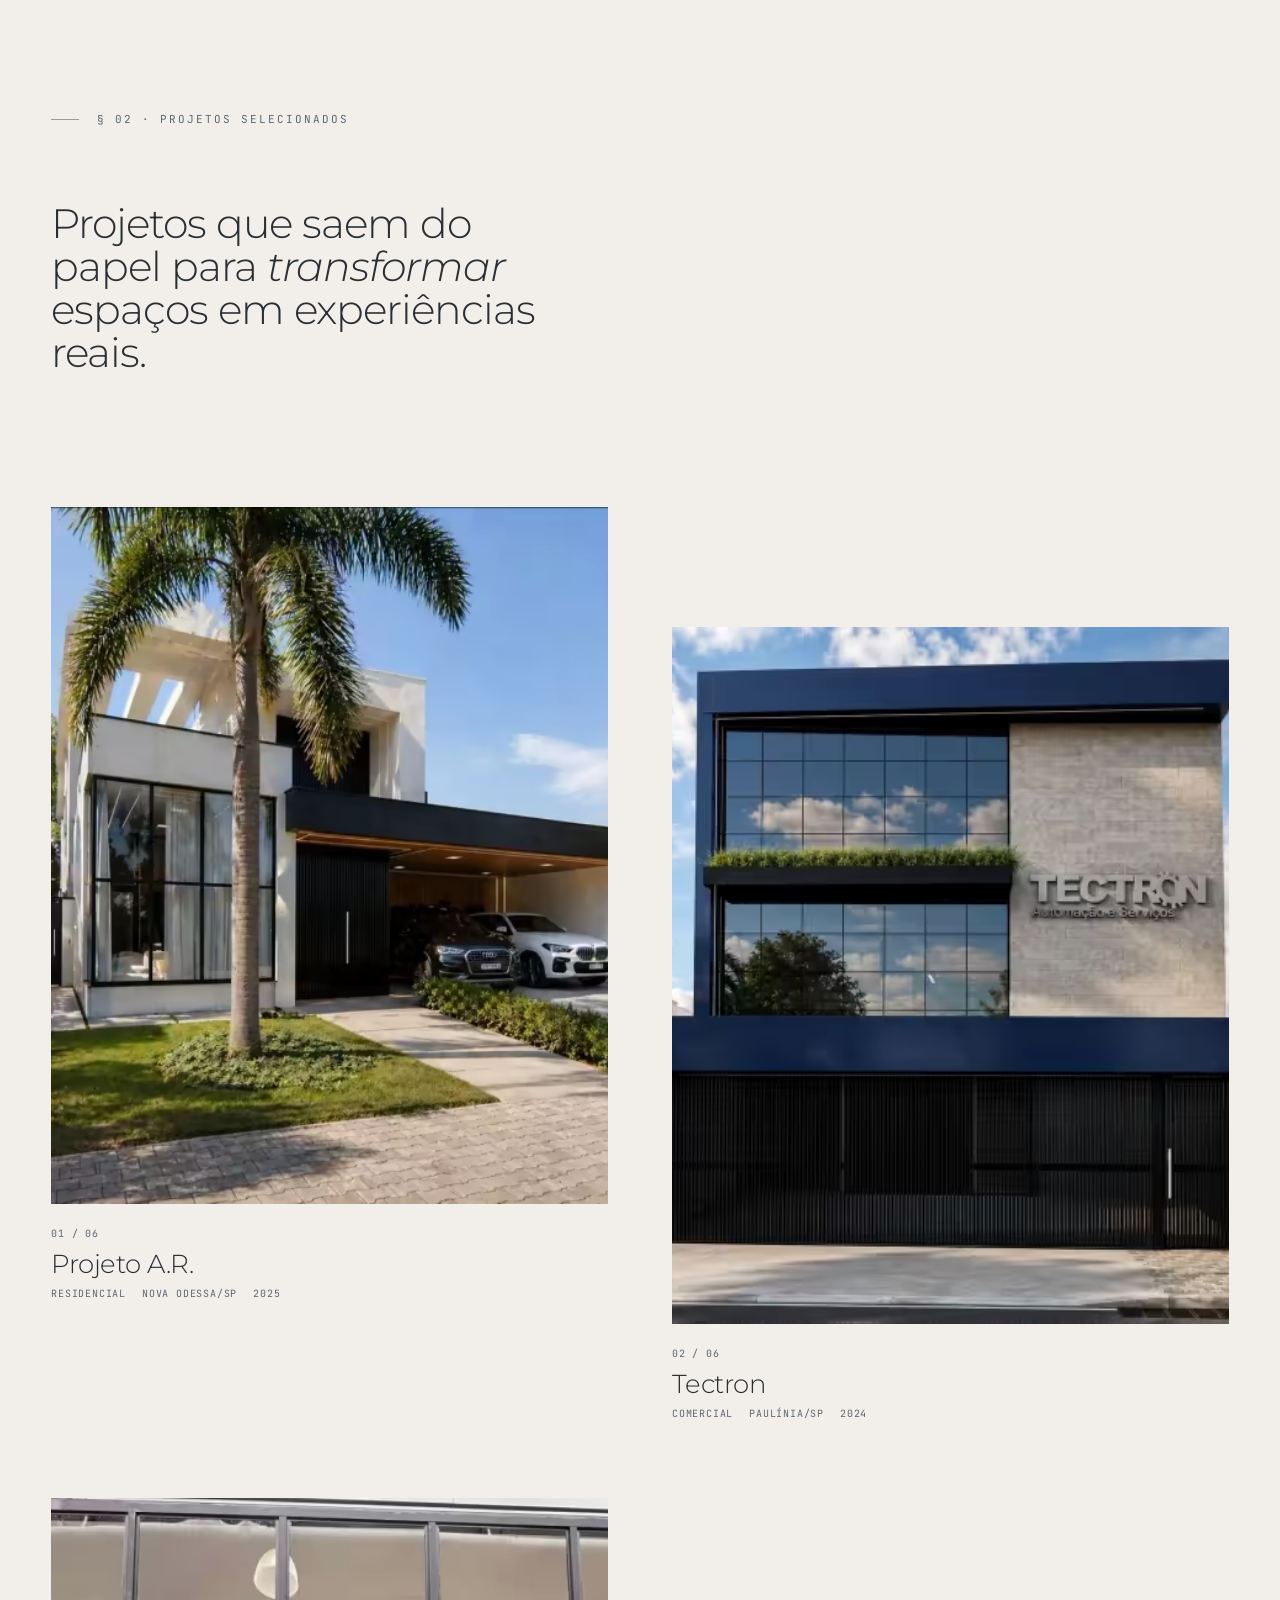
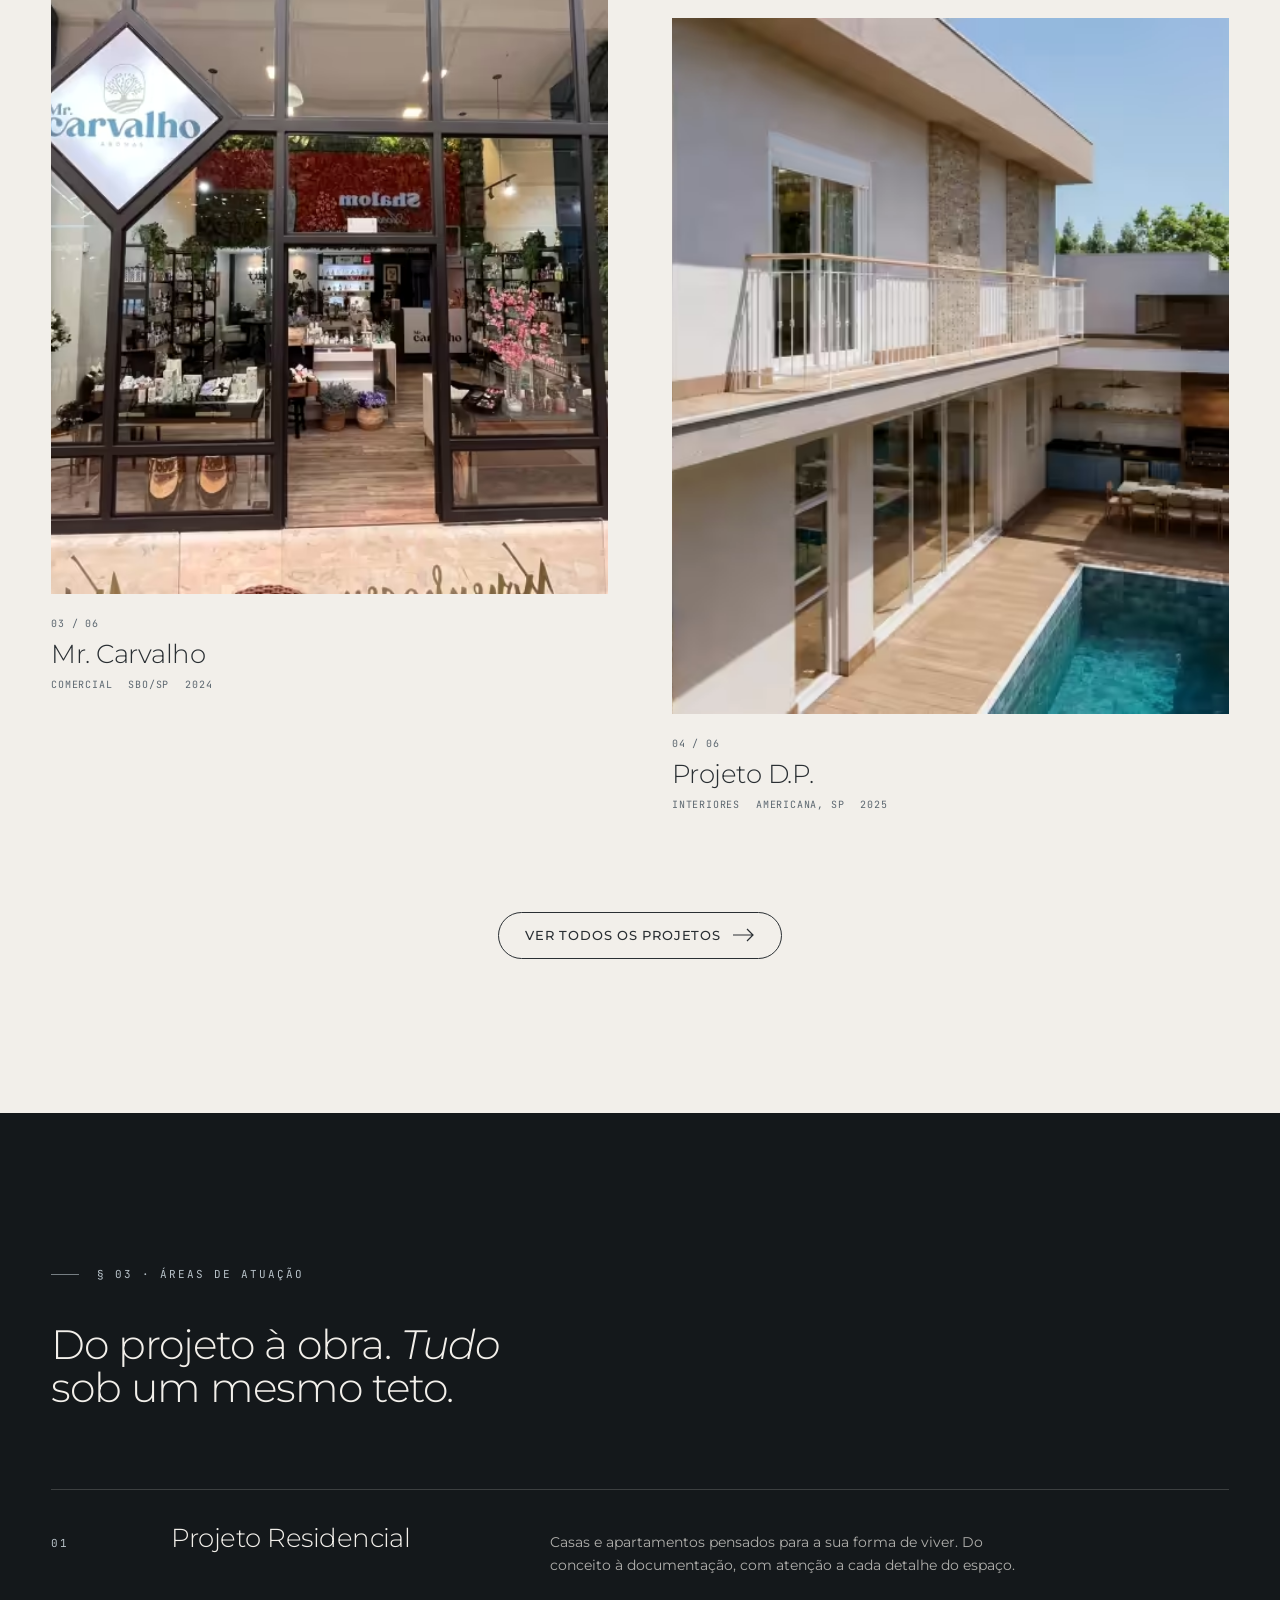
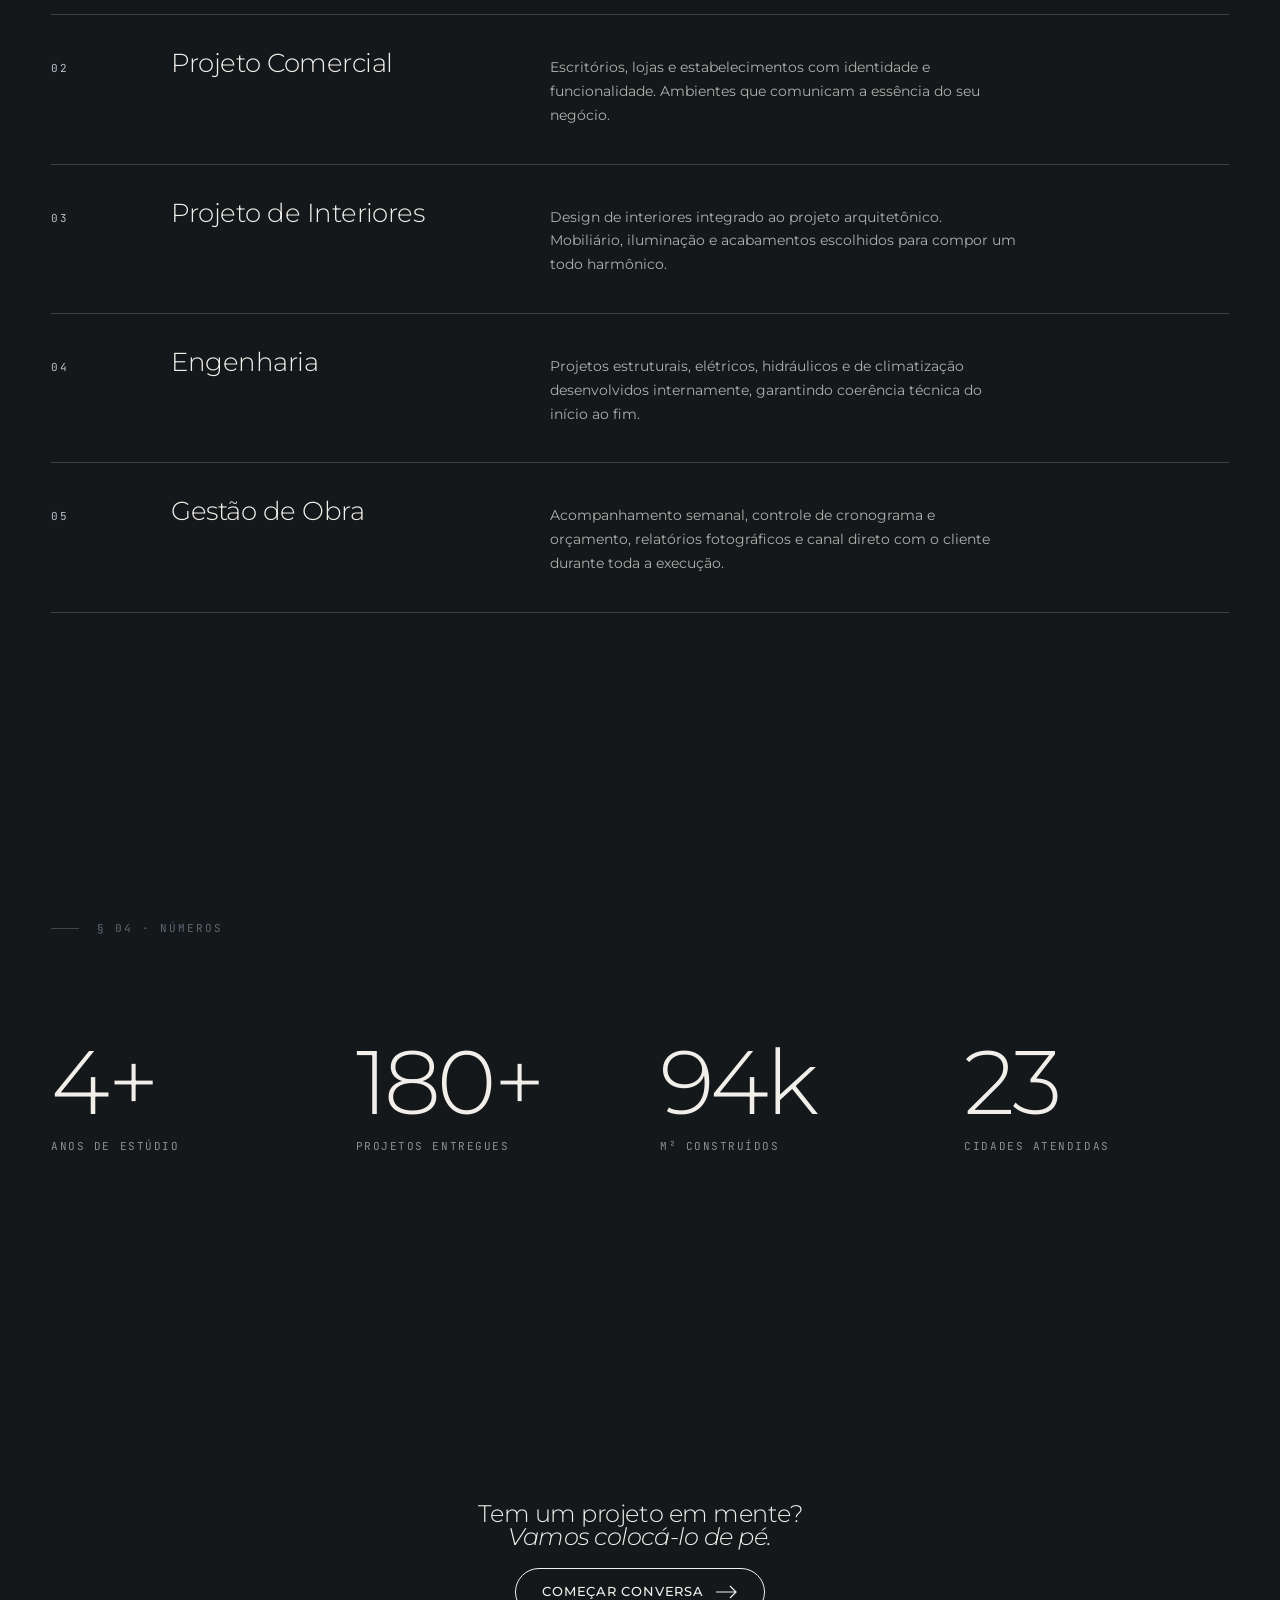
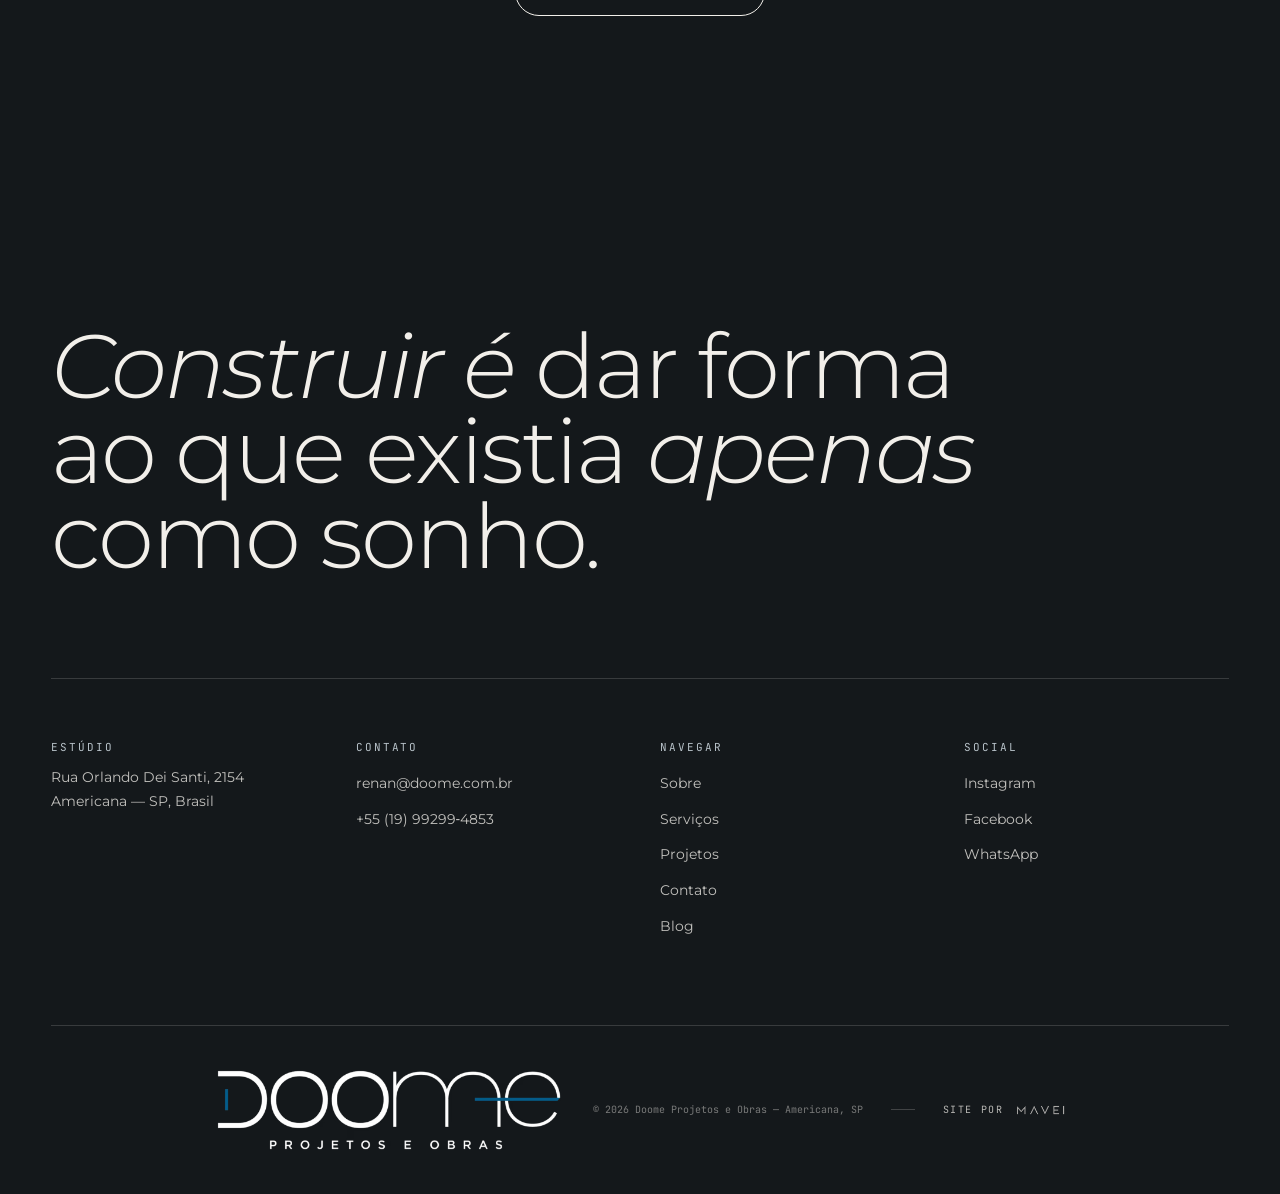
==== commit 12dda25c: "perf(home): migra de React inline pra HTML estatico e aplica padrao MAVEI 95+ - index.html de 213KB " ====
--- a/index.html
+++ b/index.html
@@ -20,8 +20,8 @@
 <meta property="og:locale" content="pt_BR">
 <meta name="twitter:card" content="summary_large_image">
 <meta name="twitter:image" content="https://www.doome.com.br/assets/image-09.webp">
-<link rel="icon" type="image/png" sizes="32x32" href="assets/image-02.webp">
-<link rel="apple-touch-icon" sizes="180x180" href="assets/image-03.webp">
+<link rel="icon" type="image/webp" sizes="32x32" href="/assets/image-02.webp">
+<link rel="apple-touch-icon" sizes="180x180" href="/assets/image-03.webp">
 <link rel="manifest" href="/manifest.json">
 <meta name="theme-color" content="#14181B">
 <script type="application/ld+json">
@@ -98,336 +98,67 @@
 }
 </script>
 <link rel="preload" href="/fonts/montserrat-400-latin.woff2" as="font" type="font/woff2" crossorigin>
-<link rel="preload" href="/fonts/montserrat-400-latin-ext.woff2" as="font" type="font/woff2" crossorigin>
-<link rel="preload" as="image" href="/assets/image-09.webp" fetchpriority="high">
-<link rel="stylesheet" href="/fonts/fonts.css">
-<link rel="stylesheet" href="/lightbox.css">
-<style>:root{--paper:#F2EFEA;--paper-warm:#EDE8E0;--paper-cool:#E6E8EB;--mist:#B8C2C9;--mist-deep:#5C6770;--graphite:#2A2F33;--ink:#14181B;--petrol:#1F3A47;--petrol-soft:#2C4E5E;--line:rgba(20, 24, 27, 0.12);--line-soft:rgba(20, 24, 27, 0.06);--serif:"Montserrat", "Inter Tight", sans-serif;--sans:"Montserrat", "Inter Tight", -apple-system, BlinkMacSystemFont, sans-serif;--mono:"JetBrains Mono", ui-monospace, "SF Mono", monospace;--fs-display:clamp(48px, 7vw, 120px);--fs-h1:clamp(38px, 5.5vw, 88px);--fs-h2:clamp(28px, 3.5vw, 60px);--fs-h3:clamp(20px, 2.2vw, 36px);--fs-lead:clamp(15px, 1.1vw, 19px);--fs-body:16px;--fs-small:13px;--fs-mono:11px;--gutter:clamp(20px, 4vw, 64px);--section:clamp(80px, 12vw, 200px);--ease-out:cubic-bezier(0.22, 1, 0.36, 1);--ease-in-out:cubic-bezier(0.83, 0, 0.17, 1)}*,::after,::before{box-sizing:border-box}body,html{margin:0;padding:0;background:var(--paper);color:var(--graphite);font-family:var(--sans);font-size:var(--fs-body);line-height:1.5;-webkit-font-smoothing:antialiased;-moz-osx-font-smoothing:grayscale;text-rendering:optimizeLegibility}body{cursor:none;overflow-x:hidden}@media (max-width:900px){body{cursor:auto}}img{max-width:100%;display:block}button{font-family:inherit;cursor:none}@media (max-width:900px){button{cursor:pointer}}a{color:inherit;text-decoration:none}::selection{background:var(--petrol);color:var(--paper)}.serif,.serif-it{font-family:var(--serif);font-weight:300}.serif{letter-spacing:-.02em;line-height:.95}.serif-it{font-style:italic}.eyebrow,.mono{font-family:var(--mono);text-transform:uppercase}.mono{font-size:var(--fs-mono);letter-spacing:.08em}.eyebrow{font-size:11px;letter-spacing:.18em;color:var(--mist-deep)}.reveal{opacity:0;transform:translateY(28px);transition:opacity 1.1s var(--ease-out),transform 1.1s var(--ease-out)}.reveal.in{opacity:1}.reveal-line{display:inline-block;overflow:hidden;vertical-align:bottom}.reveal-line>span{display:inline-block;transform:translateY(105%);transition:transform 1s var(--ease-out)}.reveal-line.in>span,.reveal.in{transform:translateY(0)}::-webkit-scrollbar{width:6px;height:6px}::-webkit-scrollbar-track{background:0 0}::-webkit-scrollbar-thumb{background:var(--mist);border-radius:0}</style>
-<style>.cursor-dot,.cursor-ring{position:fixed;top:0;left:0;pointer-events:none;z-index:9999;mix-blend-mode:difference;will-change:transform}.cursor-dot{width:6px;height:6px;border-radius:50%;background:var(--paper);transition:width .25s var(--ease-out),height .25s var(--ease-out),opacity .25s var(--ease-out)}.cursor-ring{width:36px;height:36px;border:1px solid var(--paper);border-radius:50%;transition:width .4s var(--ease-out),height .4s var(--ease-out),background .3s var(--ease-out),border-color .3s var(--ease-out);display:flex;align-items:center;justify-content:center}.cursor-label{font-family:var(--mono);font-size:9px;letter-spacing:.16em;text-transform:uppercase;color:var(--paper);opacity:0;transition:opacity .3s var(--ease-out);white-space:nowrap}.cursor-ring.cursor-link{width:70px;height:70px}.cursor-ring.cursor-link .cursor-label{opacity:1}.cursor-dot.cursor-link{opacity:0}.cursor-ring.cursor-project{width:110px;height:110px;background:var(--paper);border-color:var(--paper)}.cursor-ring.cursor-project .cursor-label{opacity:1;color:var(--graphite);mix-blend-mode:normal}.cursor-dot.cursor-project{opacity:0}.cursor-ring.cursor-text{width:4px;height:26px;border-radius:0}.cursor-dot.cursor-text{opacity:0}@media (max-width:900px){.cursor-dot,.cursor-ring{display:none}}</style>
-<style>.logo-wrap{display:inline-flex;align-items:center;gap:14px}.logo-tagline{color:currentColor;opacity:.7;font-size:9px;letter-spacing:.32em}.nav{position:fixed;top:0;left:0;right:0;z-index:100;display:grid;grid-template-columns:auto 1fr auto;align-items:center;padding:22px var(--gutter);gap:40px;transition:background .5s var(--ease-out),padding .4s var(--ease-out),border-color .5s,color .4s;border-bottom:1px solid transparent;color:rgba(255,255,255,.95)}.nav--scrolled{padding:14px var(--gutter)}.nav--inner,.nav--scrolled{background:rgba(242,239,234,.92);backdrop-filter:blur(14px);-webkit-backdrop-filter:blur(14px);border-bottom-color:var(--line);color:var(--graphite)}.nav__brand{background:0 0;border:0;padding:0;color:inherit}.nav__items{display:flex;gap:32px;justify-content:center}.nav__item{background:0 0;border:0;padding:8px 0;color:inherit;font-family:var(--sans);font-size:14px;letter-spacing:.01em;display:inline-flex;align-items:baseline;gap:6px;position:relative;transition:opacity .3s}.mavei-credit:hover img,.nav__item:hover{opacity:1}.nav__items .nav__item:not(.is-active){opacity:.66}.nav__items .nav__item:not(.is-active):hover{opacity:1}.nav__n{font-size:9px;opacity:.55}.nav__item.is-active::after{content:"";position:absolute;left:0;right:0;bottom:2px;height:1px;background:currentColor}.nav__cta{display:inline-flex;align-items:center;gap:12px;font-size:13px;padding:10px 18px;border:1px solid currentColor;border-radius:999px;transition:background .4s var(--ease-out),color .4s var(--ease-out)}.nav__cta,.nav__cta span{white-space:nowrap}.nav__cta:hover{background:currentColor}.nav__cta:hover span,.nav__cta:hover svg{color:var(--paper)}@media (max-width:900px){.nav{grid-template-columns:auto auto;gap:14px;padding:14px 20px}.nav__cta span,.nav__items{display:none}}.footer{background:var(--ink);color:var(--paper);padding:var(--section) var(--gutter) 40px;margin-top:0}.footer__top{padding-bottom:100px;border-bottom:1px solid rgba(242,239,234,.16)}.footer__manifesto{font-size:clamp(48px,7vw,120px);letter-spacing:-.025em}.footer__grid{display:grid;grid-template-columns:repeat(4,1fr);gap:40px;padding:60px 0 80px;border-bottom:1px solid rgba(242,239,234,.16)}@media (max-width:800px){.footer__grid{grid-template-columns:repeat(2,1fr)}}.footer__col p{margin:14px 0 0;font-size:14px;line-height:1.7;color:rgba(242,239,234,.78)}.footer__col .eyebrow{color:var(--mist)}.footer__col button{background:0 0;border:0;color:inherit;padding:0;font:inherit;text-align:left}.footer__col a:hover,.footer__col button:hover{border-bottom:1px solid currentColor}.footer__col a,.footer__col button{border-bottom:1px solid transparent;transition:border-color .3s}.footer__base{display:flex;justify-content:center;align-items:center;flex-wrap:wrap;gap:14px 28px;padding-top:40px}.footer__copy{font-family:var(--mono);font-size:10px;opacity:.45;margin:0;letter-spacing:.08em;text-transform:uppercase}.footer__base-sep{width:24px;height:1px;background:rgba(242,239,234,.2)}.mavei-credit{display:inline-flex;align-items:center;gap:10px;font-family:var(--mono);font-size:10px;letter-spacing:.16em;text-transform:uppercase;color:rgba(242,239,234,.45);transition:color .35s ease;text-decoration:none}.mavei-credit:hover{color:rgba(242,239,234,.9)}.mavei-credit img{height:14px;width:auto;display:block;opacity:.7;transition:opacity .35s ease}@media (max-width:600px){.footer__base-sep{display:none}.footer__base{gap:8px}}@media (max-width:800px){.footer__base{justify-content:center}}@media (max-width:700px){.footer__col p a,.footer__col button{padding:10px 0;min-height:44px;display:inline-block}}</style>
-<style>@keyframes scrollLine{0%{transform:translateY(-100%)}to{transform:translateY(330%)}}.page{min-height:100vh}.btn{display:inline-flex;align-items:center;gap:12px;padding:13px 26px;border-radius:999px;font-family:var(--sans);font-size:13px;font-weight:500;letter-spacing:.06em;text-transform:uppercase;background:0 0;border:1px solid currentColor;color:inherit;cursor:pointer;position:relative;overflow:hidden;transition:color .35s var(--ease-out),border-color .35s var(--ease-out),background .35s var(--ease-out)}.btn::before{content:"";position:absolute;inset:0;background:currentColor;transform:scaleX(0);transform-origin:left;transition:transform .35s var(--ease-out);opacity:.08}.btn:hover::before{transform:scaleX(1)}.btn--lg{padding:16px 32px;font-size:13px}.btn--primary{background:#1e6fbf;color:#fff;border-color:#1e6fbf}.btn--primary::before{background:#fff;opacity:.12}.btn--primary:hover{background:#175fa8;border-color:#175fa8}.btn--ghost{border-color:rgba(255,255,255,.55);color:rgba(255,255,255,.9);backdrop-filter:blur(4px);background:rgba(255,255,255,.06)}.btn--ghost:hover{border-color:rgba(255,255,255,.9);color:#fff;background:rgba(255,255,255,.12)}.btn--ghost-dark{border-color:var(--graphite);color:var(--graphite)}.btn--ghost-dark:hover{background:var(--graphite);color:var(--paper)}.btn--invert{background:var(--paper);color:var(--ink);border-color:var(--paper)}.btn--invert:hover{background:var(--mist);border-color:var(--mist)}.dash{display:inline-block;width:28px;height:1px;background:currentColor;vertical-align:middle;opacity:.6}.hero{position:relative;height:100vh;min-height:720px;width:100%;overflow:hidden;color:var(--paper)}.hero__bg,.hero__veil{position:absolute;inset:0}.hero__bg img,.project__media img{width:100%;height:100%;object-fit:cover}.hero__bg img{filter:grayscale(.15) contrast(1.08) brightness(.65);will-change:transform}.hero__veil{background:linear-gradient(170deg,rgba(14,18,22,.72)0,rgba(14,18,22,.38) 45%,rgba(14,18,22,.82) 100%)}.hero__chrome{position:relative;z-index:2;height:100%;padding:140px var(--gutter) 60px;display:flex;flex-direction:column;justify-content:space-between;pointer-events:none}.hero__chrome a,.hero__chrome button,.hero__chrome input,.hero__chrome textarea{pointer-events:auto}.hero__meta{display:flex;align-items:center;gap:14px;font-size:11px;opacity:.75;letter-spacing:.1em}.hero__meta-dot{width:4px;height:4px;border-radius:50%;background:#1e6fbf}.hero__title{font-size:clamp(36px,5.5vw,80px);font-weight:300;letter-spacing:-.03em;line-height:1.05;margin:.4em 0 0;text-shadow:0 2px 40px rgba(0,0,0,.4)}.hero__title em{font-weight:300;color:#6fb3f5;font-style:italic}.hero__bottom{display:grid;grid-template-columns:1fr auto;align-items:end;gap:40px}@media (max-width:800px){.hero__bottom{grid-template-columns:1fr}}.hero__lead{max-width:520px;font-size:clamp(15px,1.2vw,18px);line-height:1.55;opacity:.92;margin:0}.hero__actions,.hero__scroll{display:flex;align-items:center}.hero__actions{gap:12px;flex-wrap:wrap}.hero__scroll{position:absolute;right:var(--gutter);bottom:60px;gap:14px;font-size:10px;opacity:.72}.hero__scroll-line{width:1px;height:60px;background:currentColor;position:relative;overflow:hidden}.hero__scroll-line::after{content:"";position:absolute;left:0;right:0;height:30%;background:var(--paper);animation:scrollLine 2.4s var(--ease-in-out) infinite}@media (max-width:800px){.hero__scroll{display:none}}.manifesto{padding:var(--section) var(--gutter);max-width:1600px;margin:0 auto}.manifesto__eyebrow,.process__header .eyebrow{margin-bottom:60px;display:flex;align-items:center}.process__header .eyebrow{color:var(--mist);margin-bottom:40px}.manifesto__text{font-size:clamp(24px,3vw,52px);font-weight:300;letter-spacing:-.025em;line-height:1.05;max-width:22ch;text-wrap:pretty}.manifesto__faded{opacity:.36}.projects{padding:var(--section) var(--gutter);max-width:1800px;margin:0 auto}.projects__header{display:grid;grid-template-columns:1fr;gap:40px;margin-bottom:100px}.projects__title{font-size:clamp(26px,3.2vw,54px);font-weight:300;letter-spacing:-.025em;line-height:1.05;max-width:18ch}.projects__grid{display:grid;grid-template-columns:1fr 1fr;gap:clamp(40px,6vw,100px) clamp(40px,5vw,80px)}@media (max-width:800px){.projects__grid{grid-template-columns:1fr}}.project{display:block}.project--l{transform:translateY(0)}.project--r{margin-top:120px}@media (max-width:800px){.project--r{margin-top:0}}.project__media{overflow:hidden;aspect-ratio:4/5;background:var(--mist);margin-bottom:22px}.project__media img{transition:transform 1.4s var(--ease-out),filter 1s var(--ease-out);filter:grayscale(.05) contrast(1.02)}.project:hover .project__media img{transform:scale(1.05);filter:grayscale(0) contrast(1.05)}.project__caption{display:flex;flex-direction:column;gap:6px}.project__n{color:var(--mist-deep);font-size:10px}.project__name{font-size:clamp(18px,2vw,32px);font-weight:300;letter-spacing:-.02em;margin:4px 0;line-height:1}.project__meta{display:flex;gap:16px;flex-wrap:wrap;color:var(--mist-deep);font-size:10px}.projects__more{margin-top:220px;margin-bottom:40px;display:flex;justify-content:center;position:relative;z-index:5}.process{background:var(--ink);color:var(--paper);padding:var(--section) var(--gutter)}.process__header{max-width:1600px;margin:0 auto 80px}.process__title{font-size:clamp(26px,3.2vw,54px);font-weight:300;letter-spacing:-.025em;line-height:1.05;max-width:18ch}.process__list{list-style:none;padding:0;max-width:1600px;margin:0 auto}.process__step{display:grid;grid-template-columns:80px 1fr 2fr;gap:40px;padding:36px 0;border-top:1px solid rgba(242,239,234,.18);align-items:baseline}.process__step:last-child{border-bottom:1px solid rgba(242,239,234,.18)}.process__n{color:var(--mist);font-size:11px}.process__step-title{font-size:clamp(18px,2vw,32px);font-weight:300;letter-spacing:-.02em}.process__step-desc{font-size:16px;line-height:1.6;color:rgba(242,239,234,.72);max-width:52ch;margin:0}@media (max-width:800px){.process__step{grid-template-columns:60px 1fr;gap:16px}.process__step-desc{grid-column:2}}.numbers{padding:var(--section) var(--gutter);max-width:1600px;margin:0 auto}.numbers__eyebrow{margin-bottom:60px;display:flex;align-items:center}.numbers__grid{display:grid;grid-template-columns:repeat(4,1fr);gap:20px;border-top:1px solid var(--line)}@media (max-width:800px){.numbers__grid{grid-template-columns:repeat(2,1fr)}}.numbers__cell{padding:40px 0 20px;border-bottom:1px solid var(--line)}.numbers__v{font-size:clamp(40px,5.5vw,88px);font-weight:300;letter-spacing:-.04em;line-height:1}.numbers__l{color:var(--mist-deep);margin-top:12px}.cta-band{background:var(--mist);color:var(--ink);padding:var(--section) var(--gutter);display:flex;flex-direction:column;align-items:center;gap:60px;text-align:center}.cta-band__text{font-size:clamp(32px,4.5vw,72px);font-weight:300;letter-spacing:-.025em;line-height:1}.hero__bg--carousel{position:absolute;inset:0}.hero__bg-img{position:absolute;inset:0;width:100%;height:100%;object-fit:cover;filter:grayscale(.15) contrast(1.08) brightness(.65);opacity:0;transition:opacity 1.5s cubic-bezier(.22,1,.36,1);will-change:opacity}.hero__bg-img.is-on{opacity:1}@media (prefers-reduced-motion:reduce){.hero__bg-img{transition:none}}.hero__nav{position:absolute;top:50%;transform:translateY(-50%);z-index:5;width:42px;height:42px;border-radius:50%;background:rgba(20,24,27,.25);border:1px solid rgba(242,239,234,.4);color:#F2EFEA;display:flex;align-items:center;justify-content:center;cursor:pointer;padding:0;opacity:.4;transition:opacity .4s ease,background .3s,color .3s,border-color .3s,transform .3s cubic-bezier(.22,1,.36,1);backdrop-filter:blur(6px);-webkit-backdrop-filter:blur(6px)}.hero:hover .hero__nav{opacity:.8}.hero__nav:hover{opacity:1!important;background:rgba(242,239,234,.95);color:#14181B;border-color:rgba(242,239,234,.95)}.hero__nav--prev{left:clamp(12px,2.5vw,28px)}.hero__nav--next{right:clamp(12px,2.5vw,28px)}.hero__nav--prev:hover{transform:translateY(-50%) translateX(-2px)}.hero__nav--next:hover{transform:translateY(-50%) translateX(2px)}@media (max-width:700px){.hero__nav{width:38px;height:38px;opacity:.55}.hero__nav svg{width:16px;height:16px}.hero__nav--prev{left:10px}.hero__nav--next{right:10px}}.hero__dots{position:absolute;bottom:clamp(16px,3vh,28px);left:50%;transform:translateX(-50%);z-index:5;display:flex;gap:8px;padding:0;background:none;border-radius:0}.hero__dot{width:6px;height:6px;border-radius:50%;background:rgba(242,239,234,.35);border:none;cursor:pointer;padding:0;transition:background .3s,width .3s,opacity .3s;opacity:.7}.hero__dot:hover{background:rgba(242,239,234,.7);opacity:1}.hero__dot.is-on{background:rgba(242,239,234,.95);width:18px;border-radius:3px;opacity:1}</style>
-<style>.page-wrap{position:relative;transition:opacity .5s var(--ease-out),transform .5s var(--ease-out)}.page-wrap.is-out{opacity:0;transform:translateY(-12px)}.page-wrap.is-in{opacity:1;transform:translateY(0)}.curtain{position:fixed;inset:0;background:var(--ink);z-index:300;transform:translateY(100%);transition:transform .6s var(--ease-in-out);pointer-events:none;display:flex;align-items:center;justify-content:center}.curtain__inner{color:var(--paper);opacity:0;transition:opacity .4s}.curtain--in{transform:translateY(0)}.curtain--in .curtain__inner{opacity:1;transition-delay:.2s}</style>
-<style>.drawer,.nav__burger{display:none}@media (max-width:900px){.drawer{display:flex}.nav{grid-template-columns:auto 1fr auto;gap:14px;padding:14px 20px}.nav__cta,.nav__items{display:none}.nav__burger{display:inline-flex;flex-direction:column;justify-content:center;gap:5px;width:44px;height:44px;background:0 0;border:0;padding:0;color:inherit;margin-left:auto;align-items:flex-end;z-index:110;position:relative}.nav__burger span{display:block;width:24px;height:1px;background:currentColor;transition:transform .4s var(--ease-out),width .4s var(--ease-out);transform-origin:right center}.nav__burger span:nth-child(2){width:16px}.nav__burger.is-open span:nth-child(1){transform:translateY(3px) rotate(-45deg);width:24px}.nav__burger.is-open span:nth-child(2){transform:translateY(-3px) rotate(45deg);width:24px}.nav--menu-open{background:var(--ink)!important;color:var(--paper)!important;border-bottom-color:transparent!important;backdrop-filter:none!important}.drawer{position:fixed;inset:0;background:var(--ink);color:var(--paper);z-index:105;transform:translateY(-100%);transition:transform .6s var(--ease-in-out);flex-direction:column;justify-content:space-between;padding:96px 26px 36px;pointer-events:none}.drawer--open{transform:translateY(0);pointer-events:auto}.drawer__nav{display:flex;flex-direction:column;gap:0;margin-top:12px}.drawer__item{background:0 0;border:0;padding:12px 0;color:inherit;text-align:left;display:grid;grid-template-columns:36px 1fr;align-items:baseline;gap:12px;border-bottom:1px solid rgba(242,239,234,.1);opacity:0;transform:translateY(16px);transition:opacity .6s var(--ease-out),transform .6s var(--ease-out)}.drawer--open .drawer__item{opacity:1;transform:translateY(0)}.drawer__n{color:var(--mist);font-size:10px}.drawer__label{font-size:clamp(32px,9vw,56px);font-weight:300;letter-spacing:-.025em;line-height:1.05}.drawer__item.is-active .drawer__label{font-style:italic}.drawer__foot{display:flex;flex-direction:column;gap:20px;opacity:0;transition:opacity .5s var(--ease-out) .45s}.drawer--open .drawer__foot{opacity:1}.drawer__cta{display:inline-flex;align-items:center;justify-content:center;gap:10px;padding:15px 22px;border:1px solid var(--paper);border-radius:999px;color:var(--paper);font-size:13px;background:0 0}.drawer__contact{display:flex;flex-direction:column;gap:6px;color:rgba(242,239,234,.55);font-size:11px}.drawer__contact a{color:inherit}.hero{min-height:100svh}.hero__chrome{padding:90px 20px 40px}.hero__meta{font-size:9px;gap:10px}.hero__title{font-size:clamp(30px,9.5vw,52px);margin:.5em 0 0;letter-spacing:-.03em;line-height:1.02}.hero__bottom{grid-template-columns:1fr;gap:20px}.hero__lead{display:none}.hero__actions{gap:10px}.hero__actions .btn{padding:13px 20px;font-size:12px;flex:1 1 auto;justify-content:center}.hero__scroll{display:none}.manifesto{padding:64px 20px}.manifesto__eyebrow{margin-bottom:20px}.manifesto__text{font-size:clamp(18px,5.5vw,28px);line-height:1.25}.manifesto__faded{display:none}.projects{padding:64px 20px}.projects__header{margin-bottom:36px;gap:16px}.projects__title{font-size:clamp(20px,6vw,34px);line-height:1.15}.projects__grid{grid-template-columns:1fr;gap:44px}.project--l,.project--r{transform:none}.project__media{aspect-ratio:3/4;margin-bottom:12px}.project__name{font-size:clamp(18px,5vw,26px)}.project__meta{gap:8px;font-size:9px}.project__desc{display:none}.projects__more{margin-top:44px}.process{padding:64px 20px}.process__header{margin-bottom:28px}.process__title{font-size:clamp(18px,5.5vw,30px);line-height:1.15}.process__step{grid-template-columns:32px 1fr;gap:10px;padding:16px 0}.process__step-title{font-size:clamp(16px,4.5vw,22px);grid-column:2}.process__step-desc{display:none}.process__n{font-size:9px}.numbers{padding:64px 20px}.numbers__eyebrow{margin-bottom:20px}.numbers__grid{grid-template-columns:1fr 1fr;gap:0 12px}.numbers__cell{padding:18px 0 10px}.numbers__v{font-size:clamp(36px,12vw,60px)}.numbers__l{font-size:10px}.cta-band{padding:64px 20px;gap:24px}.cta-band__text{font-size:clamp(20px,6.5vw,36px);line-height:1.15}.cta-band .btn{padding:13px 22px;font-size:12px}.page--inner{padding-top:80px}.page-header{padding:28px 20px 20px}.page-header__eyebrow{margin-bottom:20px}.page-header__title{font-size:clamp(24px,8vw,48px);line-height:1.05}.about-intro{padding:20px 20px 56px;grid-template-columns:1fr;gap:24px}.about-intro__text p{font-size:14px;line-height:1.65;margin:0 0 10px}.about-intro__text p:nth-child(2),.about-intro__text p:nth-child(3){display:none}.about-intro__image img{aspect-ratio:1/1}.about-intro__cap{position:static;display:block;margin-top:8px;font-size:9px}.missao{padding:40px 20px}.missao__eyebrow{margin-bottom:16px}.missao__text{font-size:clamp(14px,4vw,18px);line-height:1.6}.values{padding:56px 20px}.values__eyebrow{margin-bottom:20px}.values__grid{grid-template-columns:1fr;gap:20px}.values__cell{padding-top:12px}.values__t{font-size:clamp(16px,4.5vw,22px);margin:4px 0}.values__d{display:none}.team{padding:56px 20px}.team__eyebrow{margin-bottom:16px}.team__title{font-size:clamp(20px,6vw,32px);margin:0 0 20px}.team__grid,.team__grid--two{grid-template-columns:1fr;gap:28px}.team__n{font-size:18px}.team__r{font-size:9px}.team__quote{display:none}.services{padding:16px 20px 56px;margin-top:0}.svc__row{grid-template-columns:30px 1fr 24px;gap:10px;padding:18px 0}.svc:hover .svc__row{padding-left:0}.svc__n{font-size:9px}.svc__t{font-size:clamp(20px,6vw,32px)}.svc__plus{font-size:20px;width:24px}.svc__inner{grid-template-columns:1fr;gap:14px}.svc--open .svc__inner{padding-bottom:20px}.svc__desc{font-size:14px}.filter{padding:20px}.filter__row{gap:6px;padding-bottom:14px;overflow-x:auto;flex-wrap:nowrap}.filter__row::-webkit-scrollbar{height:0}.filter__btn{padding:6px 10px;font-size:10px;flex-shrink:0}.filter__count{font-size:9px;flex-shrink:0}.gallery{padding:20px 20px 56px;grid-template-columns:1fr;gap:40px}.gx,.gx:nth-child(3n+1),.gx:nth-child(3n+2),.gx:nth-child(3n+3){grid-column:1;transform:none}.gx:nth-child(3n+3) .gx__media,.gx__media{aspect-ratio:4/5}.gx__t{font-size:clamp(16px,4.5vw,22px)}.gx__desc{display:none}.gx__meta{font-size:9px}.contato{padding:16px 20px 56px}.contato__grid{grid-template-columns:1fr;gap:32px}.contato__block{margin-bottom:16px}.contato__block p{font-size:13px}.contato__map-wrap{display:none}.contato__form{gap:16px}.contato__field input,.contato__field textarea{font-size:17px;padding:4px 0 8px}.contato__pair{grid-template-columns:1fr;gap:16px}.contato__chips{gap:6px}.chip{padding:6px 10px;font-size:11px}.contato__sent h3{font-size:clamp(20px,6.5vw,32px)}.contato__sent p{font-size:14px}.studio-carousel__track{aspect-ratio:1/1}.studio-carousel__btn{width:30px;height:30px}.footer{padding:56px 20px 24px}.footer__top{padding-bottom:40px}.footer__manifesto{font-size:clamp(22px,7vw,38px);line-height:1.1}.footer__grid{padding:28px 0 36px;gap:20px}.footer__col p{font-size:12px;line-height:1.6}.footer__base{padding-top:20px}.proj-overlay__inner{width:calc(100% - 16px);margin:16px 0}.proj-overlay__close{width:36px;height:36px;top:12px;right:12px}.proj-overlay__hero{aspect-ratio:4/3}.proj-overlay__body{padding:24px 18px}.proj-overlay__title{font-size:clamp(20px,6.5vw,34px);margin:8px 0 20px}.proj-overlay__grid{grid-template-columns:1fr;gap:20px}.proj-overlay__desc{font-size:14px}a[style*="25D366"]{width:48px!important;height:48px!important;bottom:18px!important;right:18px!important}}@media (max-width:480px){.hero__chrome{padding:76px 16px 28px}.hero__title{font-size:clamp(26px,8.5vw,40px)}.about-intro,.contato,.cta-band,.filter,.footer,.gallery,.manifesto,.missao,.numbers,.process,.projects,.services,.team,.values{padding-left:16px;padding-right:16px}.drawer{padding:84px 18px 24px}.drawer__label{font-size:clamp(26px,8vw,40px)}.hero__actions .btn{font-size:11px;padding:11px 12px}.page-header{padding:20px 16px 14px}.page-header__title{font-size:clamp(20px,7vw,36px)}}@media (max-width:900px) and (hover:none){.hero__bg img{transform:none!important}.gx__media img,.project__media img,.team__member img{transition-duration:.4s}}</style>
-<script>
-/**
- * @license React
- * react.production.min.js
- *
- * Copyright (c) Facebook, Inc. and its affiliates.
- *
- * This source code is licensed under the MIT license found in the
- * LICENSE file in the root directory of this source tree.
- */
-(function(){'use strict';(function(c,x){"object"===typeof exports&&"undefined"!==typeof module?x(exports):"function"===typeof define&&define.amd?define(["exports"],x):(c=c||self,x(c.React={}))})(this,function(c){function x(a){if(null===a||"object"!==typeof a)return null;a=V&&a[V]||a["@@iterator"];return"function"===typeof a?a:null}function w(a,b,e){this.props=a;this.context=b;this.refs=W;this.updater=e||X}function Y(){}function K(a,b,e){this.props=a;this.context=b;this.refs=W;this.updater=e||X}function Z(a,b,
-e){var m,d={},c=null,h=null;if(null!=b)for(m in void 0!==b.ref&&(h=b.ref),void 0!==b.key&&(c=""+b.key),b)aa.call(b,m)&&!ba.hasOwnProperty(m)&&(d[m]=b[m]);var l=arguments.length-2;if(1===l)d.children=e;else if(1<l){for(var f=Array(l),k=0;k<l;k++)f[k]=arguments[k+2];d.children=f}if(a&&a.defaultProps)for(m in l=a.defaultProps,l)void 0===d[m]&&(d[m]=l[m]);return{$$typeof:y,type:a,key:c,ref:h,props:d,_owner:L.current}}function oa(a,b){return{$$typeof:y,type:a.type,key:b,ref:a.ref,props:a.props,_owner:a._owner}}
-function M(a){return"object"===typeof a&&null!==a&&a.$$typeof===y}function pa(a){var b={"=":"=0",":":"=2"};return"$"+a.replace(/[=:]/g,function(a){return b[a]})}function N(a,b){return"object"===typeof a&&null!==a&&null!=a.key?pa(""+a.key):b.toString(36)}function B(a,b,e,m,d){var c=typeof a;if("undefined"===c||"boolean"===c)a=null;var h=!1;if(null===a)h=!0;else switch(c){case "string":case "number":h=!0;break;case "object":switch(a.$$typeof){case y:case qa:h=!0}}if(h)return h=a,d=d(h),a=""===m?"."+
-N(h,0):m,ca(d)?(e="",null!=a&&(e=a.replace(da,"$&/")+"/"),B(d,b,e,"",function(a){return a})):null!=d&&(M(d)&&(d=oa(d,e+(!d.key||h&&h.key===d.key?"":(""+d.key).replace(da,"$&/")+"/")+a)),b.push(d)),1;h=0;m=""===m?".":m+":";if(ca(a))for(var l=0;l<a.length;l++){c=a[l];var f=m+N(c,l);h+=B(c,b,e,f,d)}else if(f=x(a),"function"===typeof f)for(a=f.call(a),l=0;!(c=a.next()).done;)c=c.value,f=m+N(c,l++),h+=B(c,b,e,f,d);else if("object"===c)throw b=String(a),Error("Objects are not valid as a React child (found: "+
-("[object Object]"===b?"object with keys {"+Object.keys(a).join(", ")+"}":b)+"). If you meant to render a collection of children, use an array instead.");return h}function C(a,b,e){if(null==a)return a;var c=[],d=0;B(a,c,"","",function(a){return b.call(e,a,d++)});return c}function ra(a){if(-1===a._status){var b=a._result;b=b();b.then(function(b){if(0===a._status||-1===a._status)a._status=1,a._result=b},function(b){if(0===a._status||-1===a._status)a._status=2,a._result=b});-1===a._status&&(a._status=
-0,a._result=b)}if(1===a._status)return a._result.default;throw a._result;}function O(a,b){var e=a.length;a.push(b);a:for(;0<e;){var c=e-1>>>1,d=a[c];if(0<D(d,b))a[c]=b,a[e]=d,e=c;else break a}}function p(a){return 0===a.length?null:a[0]}function E(a){if(0===a.length)return null;var b=a[0],e=a.pop();if(e!==b){a[0]=e;a:for(var c=0,d=a.length,k=d>>>1;c<k;){var h=2*(c+1)-1,l=a[h],f=h+1,g=a[f];if(0>D(l,e))f<d&&0>D(g,l)?(a[c]=g,a[f]=e,c=f):(a[c]=l,a[h]=e,c=h);else if(f<d&&0>D(g,e))a[c]=g,a[f]=e,c=f;else break a}}return b}
-function D(a,b){var c=a.sortIndex-b.sortIndex;return 0!==c?c:a.id-b.id}function P(a){for(var b=p(r);null!==b;){if(null===b.callback)E(r);else if(b.startTime<=a)E(r),b.sortIndex=b.expirationTime,O(q,b);else break;b=p(r)}}function Q(a){z=!1;P(a);if(!u)if(null!==p(q))u=!0,R(S);else{var b=p(r);null!==b&&T(Q,b.startTime-a)}}function S(a,b){u=!1;z&&(z=!1,ea(A),A=-1);F=!0;var c=k;try{P(b);for(n=p(q);null!==n&&(!(n.expirationTime>b)||a&&!fa());){var m=n.callback;if("function"===typeof m){n.callback=null;
-k=n.priorityLevel;var d=m(n.expirationTime<=b);b=v();"function"===typeof d?n.callback=d:n===p(q)&&E(q);P(b)}else E(q);n=p(q)}if(null!==n)var g=!0;else{var h=p(r);null!==h&&T(Q,h.startTime-b);g=!1}return g}finally{n=null,k=c,F=!1}}function fa(){return v()-ha<ia?!1:!0}function R(a){G=a;H||(H=!0,I())}function T(a,b){A=ja(function(){a(v())},b)}function ka(a){throw Error("act(...) is not supported in production builds of React.");}var y=Symbol.for("react.element"),qa=Symbol.for("react.portal"),sa=Symbol.for("react.fragment"),
-ta=Symbol.for("react.strict_mode"),ua=Symbol.for("react.profiler"),va=Symbol.for("react.provider"),wa=Symbol.for("react.context"),xa=Symbol.for("react.forward_ref"),ya=Symbol.for("react.suspense"),za=Symbol.for("react.memo"),Aa=Symbol.for("react.lazy"),V=Symbol.iterator,X={isMounted:function(a){return!1},enqueueForceUpdate:function(a,b,c){},enqueueReplaceState:function(a,b,c,m){},enqueueSetState:function(a,b,c,m){}},la=Object.assign,W={};w.prototype.isReactComponent={};w.prototype.setState=function(a,
-b){if("object"!==typeof a&&"function"!==typeof a&&null!=a)throw Error("setState(...): takes an object of state variables to update or a function which returns an object of state variables.");this.updater.enqueueSetState(this,a,b,"setState")};w.prototype.forceUpdate=function(a){this.updater.enqueueForceUpdate(this,a,"forceUpdate")};Y.prototype=w.prototype;var t=K.prototype=new Y;t.constructor=K;la(t,w.prototype);t.isPureReactComponent=!0;var ca=Array.isArray,aa=Object.prototype.hasOwnProperty,L={current:null},
-ba={key:!0,ref:!0,__self:!0,__source:!0},da=/\/+/g,g={current:null},J={transition:null};if("object"===typeof performance&&"function"===typeof performance.now){var Ba=performance;var v=function(){return Ba.now()}}else{var ma=Date,Ca=ma.now();v=function(){return ma.now()-Ca}}var q=[],r=[],Da=1,n=null,k=3,F=!1,u=!1,z=!1,ja="function"===typeof setTimeout?setTimeout:null,ea="function"===typeof clearTimeout?clearTimeout:null,na="undefined"!==typeof setImmediate?setImmediate:null;"undefined"!==typeof navigator&&
-void 0!==navigator.scheduling&&void 0!==navigator.scheduling.isInputPending&&navigator.scheduling.isInputPending.bind(navigator.scheduling);var H=!1,G=null,A=-1,ia=5,ha=-1,U=function(){if(null!==G){var a=v();ha=a;var b=!0;try{b=G(!0,a)}finally{b?I():(H=!1,G=null)}}else H=!1};if("function"===typeof na)var I=function(){na(U)};else if("undefined"!==typeof MessageChannel){t=new MessageChannel;var Ea=t.port2;t.port1.onmessage=U;I=function(){Ea.postMessage(null)}}else I=function(){ja(U,0)};t={ReactCurrentDispatcher:g,
-ReactCurrentOwner:L,ReactCurrentBatchConfig:J,Scheduler:{__proto__:null,unstable_ImmediatePriority:1,unstable_UserBlockingPriority:2,unstable_NormalPriority:3,unstable_IdlePriority:5,unstable_LowPriority:4,unstable_runWithPriority:function(a,b){switch(a){case 1:case 2:case 3:case 4:case 5:break;default:a=3}var c=k;k=a;try{return b()}finally{k=c}},unstable_next:function(a){switch(k){case 1:case 2:case 3:var b=3;break;default:b=k}var c=k;k=b;try{return a()}finally{k=c}},unstable_scheduleCallback:function(a,
-b,c){var e=v();"object"===typeof c&&null!==c?(c=c.delay,c="number"===typeof c&&0<c?e+c:e):c=e;switch(a){case 1:var d=-1;break;case 2:d=250;break;case 5:d=1073741823;break;case 4:d=1E4;break;default:d=5E3}d=c+d;a={id:Da++,callback:b,priorityLevel:a,startTime:c,expirationTime:d,sortIndex:-1};c>e?(a.sortIndex=c,O(r,a),null===p(q)&&a===p(r)&&(z?(ea(A),A=-1):z=!0,T(Q,c-e))):(a.sortIndex=d,O(q,a),u||F||(u=!0,R(S)));return a},unstable_cancelCallback:function(a){a.callback=null},unstable_wrapCallback:function(a){var b=
-k;return function(){var c=k;k=b;try{return a.apply(this,arguments)}finally{k=c}}},unstable_getCurrentPriorityLevel:function(){return k},unstable_shouldYield:fa,unstable_requestPaint:function(){},unstable_continueExecution:function(){u||F||(u=!0,R(S))},unstable_pauseExecution:function(){},unstable_getFirstCallbackNode:function(){return p(q)},get unstable_now(){return v},unstable_forceFrameRate:function(a){0>a||125<a?console.error("forceFrameRate takes a positive int between 0 and 125, forcing frame rates higher than 125 fps is not supported"):
-ia=0<a?Math.floor(1E3/a):5},unstable_Profiling:null}};c.Children={map:C,forEach:function(a,b,c){C(a,function(){b.apply(this,arguments)},c)},count:function(a){var b=0;C(a,function(){b++});return b},toArray:function(a){return C(a,function(a){return a})||[]},only:function(a){if(!M(a))throw Error("React.Children.only expected to receive a single React element child.");return a}};c.Component=w;c.Fragment=sa;c.Profiler=ua;c.PureComponent=K;c.StrictMode=ta;c.Suspense=ya;c.__SECRET_INTERNALS_DO_NOT_USE_OR_YOU_WILL_BE_FIRED=
-t;c.act=ka;c.cloneElement=function(a,b,c){if(null===a||void 0===a)throw Error("React.cloneElement(...): The argument must be a React element, but you passed "+a+".");var e=la({},a.props),d=a.key,k=a.ref,h=a._owner;if(null!=b){void 0!==b.ref&&(k=b.ref,h=L.current);void 0!==b.key&&(d=""+b.key);if(a.type&&a.type.defaultProps)var l=a.type.defaultProps;for(f in b)aa.call(b,f)&&!ba.hasOwnProperty(f)&&(e[f]=void 0===b[f]&&void 0!==l?l[f]:b[f])}var f=arguments.length-2;if(1===f)e.children=c;else if(1<f){l=
-Array(f);for(var g=0;g<f;g++)l[g]=arguments[g+2];e.children=l}return{$$typeof:y,type:a.type,key:d,ref:k,props:e,_owner:h}};c.createContext=function(a){a={$$typeof:wa,_currentValue:a,_currentValue2:a,_threadCount:0,Provider:null,Consumer:null,_defaultValue:null,_globalName:null};a.Provider={$$typeof:va,_context:a};return a.Consumer=a};c.createElement=Z;c.createFactory=function(a){var b=Z.bind(null,a);b.type=a;return b};c.createRef=function(){return{current:null}};c.forwardRef=function(a){return{$$typeof:xa,
-render:a}};c.isValidElement=M;c.lazy=function(a){return{$$typeof:Aa,_payload:{_status:-1,_result:a},_init:ra}};c.memo=function(a,b){return{$$typeof:za,type:a,compare:void 0===b?null:b}};c.startTransition=function(a,b){b=J.transition;J.transition={};try{a()}finally{J.transition=b}};c.unstable_act=ka;c.useCallback=function(a,b){return g.current.useCallback(a,b)};c.useContext=function(a){return g.current.useContext(a)};c.useDebugValue=function(a,b){};c.useDeferredValue=function(a){return g.current.useDeferredValue(a)};
-c.useEffect=function(a,b){return g.current.useEffect(a,b)};c.useId=function(){return g.current.useId()};c.useImperativeHandle=function(a,b,c){return g.current.useImperativeHandle(a,b,c)};c.useInsertionEffect=function(a,b){return g.current.useInsertionEffect(a,b)};c.useLayoutEffect=function(a,b){return g.current.useLayoutEffect(a,b)};c.useMemo=function(a,b){return g.current.useMemo(a,b)};c.useReducer=function(a,b,c){return g.current.useReducer(a,b,c)};c.useRef=function(a){return g.current.useRef(a)};
-c.useState=function(a){return g.current.useState(a)};c.useSyncExternalStore=function(a,b,c){return g.current.useSyncExternalStore(a,b,c)};c.useTransition=function(){return g.current.useTransition()};c.version="18.3.1"});
-})();
-
-</script>
-<script>
-/**
- * @license React
- * react-dom.production.min.js
- *
- * Copyright (c) Facebook, Inc. and its affiliates.
- *
- * This source code is licensed under the MIT license found in the
- * LICENSE file in the root directory of this source tree.
- */
-(function(){/*
- Modernizr 3.0.0pre (Custom Build) | MIT
-*/
-'use strict';(function(Q,zb){"object"===typeof exports&&"undefined"!==typeof module?zb(exports,require("react")):"function"===typeof define&&define.amd?define(["exports","react"],zb):(Q=Q||self,zb(Q.ReactDOM={},Q.React))})(this,function(Q,zb){function m(a){for(var b="https://reactjs.org/docs/error-decoder.html?invariant="+a,c=1;c<arguments.length;c++)b+="&args[]="+encodeURIComponent(arguments[c]);return"Minified React error #"+a+"; visit "+b+" for the full message or use the non-minified dev environment for full errors and additional helpful warnings."}
-function mb(a,b){Ab(a,b);Ab(a+"Capture",b)}function Ab(a,b){$b[a]=b;for(a=0;a<b.length;a++)cg.add(b[a])}function bj(a){if(Zd.call(dg,a))return!0;if(Zd.call(eg,a))return!1;if(cj.test(a))return dg[a]=!0;eg[a]=!0;return!1}function dj(a,b,c,d){if(null!==c&&0===c.type)return!1;switch(typeof b){case "function":case "symbol":return!0;case "boolean":if(d)return!1;if(null!==c)return!c.acceptsBooleans;a=a.toLowerCase().slice(0,5);return"data-"!==a&&"aria-"!==a;default:return!1}}function ej(a,b,c,d){if(null===
-b||"undefined"===typeof b||dj(a,b,c,d))return!0;if(d)return!1;if(null!==c)switch(c.type){case 3:return!b;case 4:return!1===b;case 5:return isNaN(b);case 6:return isNaN(b)||1>b}return!1}function Y(a,b,c,d,e,f,g){this.acceptsBooleans=2===b||3===b||4===b;this.attributeName=d;this.attributeNamespace=e;this.mustUseProperty=c;this.propertyName=a;this.type=b;this.sanitizeURL=f;this.removeEmptyString=g}function $d(a,b,c,d){var e=R.hasOwnProperty(b)?R[b]:null;if(null!==e?0!==e.type:d||!(2<b.length)||"o"!==
-b[0]&&"O"!==b[0]||"n"!==b[1]&&"N"!==b[1])ej(b,c,e,d)&&(c=null),d||null===e?bj(b)&&(null===c?a.removeAttribute(b):a.setAttribute(b,""+c)):e.mustUseProperty?a[e.propertyName]=null===c?3===e.type?!1:"":c:(b=e.attributeName,d=e.attributeNamespace,null===c?a.removeAttribute(b):(e=e.type,c=3===e||4===e&&!0===c?"":""+c,d?a.setAttributeNS(d,b,c):a.setAttribute(b,c)))}function ac(a){if(null===a||"object"!==typeof a)return null;a=fg&&a[fg]||a["@@iterator"];return"function"===typeof a?a:null}function bc(a,b,
-c){if(void 0===ae)try{throw Error();}catch(d){ae=(b=d.stack.trim().match(/\n( *(at )?)/))&&b[1]||""}return"\n"+ae+a}function be(a,b){if(!a||ce)return"";ce=!0;var c=Error.prepareStackTrace;Error.prepareStackTrace=void 0;try{if(b)if(b=function(){throw Error();},Object.defineProperty(b.prototype,"props",{set:function(){throw Error();}}),"object"===typeof Reflect&&Reflect.construct){try{Reflect.construct(b,[])}catch(n){var d=n}Reflect.construct(a,[],b)}else{try{b.call()}catch(n){d=n}a.call(b.prototype)}else{try{throw Error();
-}catch(n){d=n}a()}}catch(n){if(n&&d&&"string"===typeof n.stack){for(var e=n.stack.split("\n"),f=d.stack.split("\n"),g=e.length-1,h=f.length-1;1<=g&&0<=h&&e[g]!==f[h];)h--;for(;1<=g&&0<=h;g--,h--)if(e[g]!==f[h]){if(1!==g||1!==h){do if(g--,h--,0>h||e[g]!==f[h]){var k="\n"+e[g].replace(" at new "," at ");a.displayName&&k.includes("<anonymous>")&&(k=k.replace("<anonymous>",a.displayName));return k}while(1<=g&&0<=h)}break}}}finally{ce=!1,Error.prepareStackTrace=c}return(a=a?a.displayName||a.name:"")?bc(a):
-""}function fj(a){switch(a.tag){case 5:return bc(a.type);case 16:return bc("Lazy");case 13:return bc("Suspense");case 19:return bc("SuspenseList");case 0:case 2:case 15:return a=be(a.type,!1),a;case 11:return a=be(a.type.render,!1),a;case 1:return a=be(a.type,!0),a;default:return""}}function de(a){if(null==a)return null;if("function"===typeof a)return a.displayName||a.name||null;if("string"===typeof a)return a;switch(a){case Bb:return"Fragment";case Cb:return"Portal";case ee:return"Profiler";case fe:return"StrictMode";
-case ge:return"Suspense";case he:return"SuspenseList"}if("object"===typeof a)switch(a.$$typeof){case gg:return(a.displayName||"Context")+".Consumer";case hg:return(a._context.displayName||"Context")+".Provider";case ie:var b=a.render;a=a.displayName;a||(a=b.displayName||b.name||"",a=""!==a?"ForwardRef("+a+")":"ForwardRef");return a;case je:return b=a.displayName||null,null!==b?b:de(a.type)||"Memo";case Ta:b=a._payload;a=a._init;try{return de(a(b))}catch(c){}}return null}function gj(a){var b=a.type;
-switch(a.tag){case 24:return"Cache";case 9:return(b.displayName||"Context")+".Consumer";case 10:return(b._context.displayName||"Context")+".Provider";case 18:return"DehydratedFragment";case 11:return a=b.render,a=a.displayName||a.name||"",b.displayName||(""!==a?"ForwardRef("+a+")":"ForwardRef");case 7:return"Fragment";case 5:return b;case 4:return"Portal";case 3:return"Root";case 6:return"Text";case 16:return de(b);case 8:return b===fe?"StrictMode":"Mode";case 22:return"Offscreen";case 12:return"Profiler";
-case 21:return"Scope";case 13:return"Suspense";case 19:return"SuspenseList";case 25:return"TracingMarker";case 1:case 0:case 17:case 2:case 14:case 15:if("function"===typeof b)return b.displayName||b.name||null;if("string"===typeof b)return b}return null}function Ua(a){switch(typeof a){case "boolean":case "number":case "string":case "undefined":return a;case "object":return a;default:return""}}function ig(a){var b=a.type;return(a=a.nodeName)&&"input"===a.toLowerCase()&&("checkbox"===b||"radio"===
-b)}function hj(a){var b=ig(a)?"checked":"value",c=Object.getOwnPropertyDescriptor(a.constructor.prototype,b),d=""+a[b];if(!a.hasOwnProperty(b)&&"undefined"!==typeof c&&"function"===typeof c.get&&"function"===typeof c.set){var e=c.get,f=c.set;Object.defineProperty(a,b,{configurable:!0,get:function(){return e.call(this)},set:function(a){d=""+a;f.call(this,a)}});Object.defineProperty(a,b,{enumerable:c.enumerable});return{getValue:function(){return d},setValue:function(a){d=""+a},stopTracking:function(){a._valueTracker=
-null;delete a[b]}}}}function Pc(a){a._valueTracker||(a._valueTracker=hj(a))}function jg(a){if(!a)return!1;var b=a._valueTracker;if(!b)return!0;var c=b.getValue();var d="";a&&(d=ig(a)?a.checked?"true":"false":a.value);a=d;return a!==c?(b.setValue(a),!0):!1}function Qc(a){a=a||("undefined"!==typeof document?document:void 0);if("undefined"===typeof a)return null;try{return a.activeElement||a.body}catch(b){return a.body}}function ke(a,b){var c=b.checked;return E({},b,{defaultChecked:void 0,defaultValue:void 0,
-value:void 0,checked:null!=c?c:a._wrapperState.initialChecked})}function kg(a,b){var c=null==b.defaultValue?"":b.defaultValue,d=null!=b.checked?b.checked:b.defaultChecked;c=Ua(null!=b.value?b.value:c);a._wrapperState={initialChecked:d,initialValue:c,controlled:"checkbox"===b.type||"radio"===b.type?null!=b.checked:null!=b.value}}function lg(a,b){b=b.checked;null!=b&&$d(a,"checked",b,!1)}function le(a,b){lg(a,b);var c=Ua(b.value),d=b.type;if(null!=c)if("number"===d){if(0===c&&""===a.value||a.value!=
-c)a.value=""+c}else a.value!==""+c&&(a.value=""+c);else if("submit"===d||"reset"===d){a.removeAttribute("value");return}b.hasOwnProperty("value")?me(a,b.type,c):b.hasOwnProperty("defaultValue")&&me(a,b.type,Ua(b.defaultValue));null==b.checked&&null!=b.defaultChecked&&(a.defaultChecked=!!b.defaultChecked)}function mg(a,b,c){if(b.hasOwnProperty("value")||b.hasOwnProperty("defaultValue")){var d=b.type;if(!("submit"!==d&&"reset"!==d||void 0!==b.value&&null!==b.value))return;b=""+a._wrapperState.initialValue;
-c||b===a.value||(a.value=b);a.defaultValue=b}c=a.name;""!==c&&(a.name="");a.defaultChecked=!!a._wrapperState.initialChecked;""!==c&&(a.name=c)}function me(a,b,c){if("number"!==b||Qc(a.ownerDocument)!==a)null==c?a.defaultValue=""+a._wrapperState.initialValue:a.defaultValue!==""+c&&(a.defaultValue=""+c)}function Db(a,b,c,d){a=a.options;if(b){b={};for(var e=0;e<c.length;e++)b["$"+c[e]]=!0;for(c=0;c<a.length;c++)e=b.hasOwnProperty("$"+a[c].value),a[c].selected!==e&&(a[c].selected=e),e&&d&&(a[c].defaultSelected=
-!0)}else{c=""+Ua(c);b=null;for(e=0;e<a.length;e++){if(a[e].value===c){a[e].selected=!0;d&&(a[e].defaultSelected=!0);return}null!==b||a[e].disabled||(b=a[e])}null!==b&&(b.selected=!0)}}function ne(a,b){if(null!=b.dangerouslySetInnerHTML)throw Error(m(91));return E({},b,{value:void 0,defaultValue:void 0,children:""+a._wrapperState.initialValue})}function ng(a,b){var c=b.value;if(null==c){c=b.children;b=b.defaultValue;if(null!=c){if(null!=b)throw Error(m(92));if(cc(c)){if(1<c.length)throw Error(m(93));
-c=c[0]}b=c}null==b&&(b="");c=b}a._wrapperState={initialValue:Ua(c)}}function og(a,b){var c=Ua(b.value),d=Ua(b.defaultValue);null!=c&&(c=""+c,c!==a.value&&(a.value=c),null==b.defaultValue&&a.defaultValue!==c&&(a.defaultValue=c));null!=d&&(a.defaultValue=""+d)}function pg(a,b){b=a.textContent;b===a._wrapperState.initialValue&&""!==b&&null!==b&&(a.value=b)}function qg(a){switch(a){case "svg":return"http://www.w3.org/2000/svg";case "math":return"http://www.w3.org/1998/Math/MathML";default:return"http://www.w3.org/1999/xhtml"}}
-function oe(a,b){return null==a||"http://www.w3.org/1999/xhtml"===a?qg(b):"http://www.w3.org/2000/svg"===a&&"foreignObject"===b?"http://www.w3.org/1999/xhtml":a}function rg(a,b,c){return null==b||"boolean"===typeof b||""===b?"":c||"number"!==typeof b||0===b||dc.hasOwnProperty(a)&&dc[a]?(""+b).trim():b+"px"}function sg(a,b){a=a.style;for(var c in b)if(b.hasOwnProperty(c)){var d=0===c.indexOf("--"),e=rg(c,b[c],d);"float"===c&&(c="cssFloat");d?a.setProperty(c,e):a[c]=e}}function pe(a,b){if(b){if(ij[a]&&
-(null!=b.children||null!=b.dangerouslySetInnerHTML))throw Error(m(137,a));if(null!=b.dangerouslySetInnerHTML){if(null!=b.children)throw Error(m(60));if("object"!==typeof b.dangerouslySetInnerHTML||!("__html"in b.dangerouslySetInnerHTML))throw Error(m(61));}if(null!=b.style&&"object"!==typeof b.style)throw Error(m(62));}}function qe(a,b){if(-1===a.indexOf("-"))return"string"===typeof b.is;switch(a){case "annotation-xml":case "color-profile":case "font-face":case "font-face-src":case "font-face-uri":case "font-face-format":case "font-face-name":case "missing-glyph":return!1;
-default:return!0}}function re(a){a=a.target||a.srcElement||window;a.correspondingUseElement&&(a=a.correspondingUseElement);return 3===a.nodeType?a.parentNode:a}function tg(a){if(a=ec(a)){if("function"!==typeof se)throw Error(m(280));var b=a.stateNode;b&&(b=Rc(b),se(a.stateNode,a.type,b))}}function ug(a){Eb?Fb?Fb.push(a):Fb=[a]:Eb=a}function vg(){if(Eb){var a=Eb,b=Fb;Fb=Eb=null;tg(a);if(b)for(a=0;a<b.length;a++)tg(b[a])}}function wg(a,b,c){if(te)return a(b,c);te=!0;try{return xg(a,b,c)}finally{if(te=
-!1,null!==Eb||null!==Fb)yg(),vg()}}function fc(a,b){var c=a.stateNode;if(null===c)return null;var d=Rc(c);if(null===d)return null;c=d[b];a:switch(b){case "onClick":case "onClickCapture":case "onDoubleClick":case "onDoubleClickCapture":case "onMouseDown":case "onMouseDownCapture":case "onMouseMove":case "onMouseMoveCapture":case "onMouseUp":case "onMouseUpCapture":case "onMouseEnter":(d=!d.disabled)||(a=a.type,d=!("button"===a||"input"===a||"select"===a||"textarea"===a));a=!d;break a;default:a=!1}if(a)return null;
-if(c&&"function"!==typeof c)throw Error(m(231,b,typeof c));return c}function jj(a,b,c,d,e,f,g,h,k){gc=!1;Sc=null;kj.apply(lj,arguments)}function mj(a,b,c,d,e,f,g,h,k){jj.apply(this,arguments);if(gc){if(gc){var n=Sc;gc=!1;Sc=null}else throw Error(m(198));Tc||(Tc=!0,ue=n)}}function nb(a){var b=a,c=a;if(a.alternate)for(;b.return;)b=b.return;else{a=b;do b=a,0!==(b.flags&4098)&&(c=b.return),a=b.return;while(a)}return 3===b.tag?c:null}function zg(a){if(13===a.tag){var b=a.memoizedState;null===b&&(a=a.alternate,
-null!==a&&(b=a.memoizedState));if(null!==b)return b.dehydrated}return null}function Ag(a){if(nb(a)!==a)throw Error(m(188));}function nj(a){var b=a.alternate;if(!b){b=nb(a);if(null===b)throw Error(m(188));return b!==a?null:a}for(var c=a,d=b;;){var e=c.return;if(null===e)break;var f=e.alternate;if(null===f){d=e.return;if(null!==d){c=d;continue}break}if(e.child===f.child){for(f=e.child;f;){if(f===c)return Ag(e),a;if(f===d)return Ag(e),b;f=f.sibling}throw Error(m(188));}if(c.return!==d.return)c=e,d=f;
-else{for(var g=!1,h=e.child;h;){if(h===c){g=!0;c=e;d=f;break}if(h===d){g=!0;d=e;c=f;break}h=h.sibling}if(!g){for(h=f.child;h;){if(h===c){g=!0;c=f;d=e;break}if(h===d){g=!0;d=f;c=e;break}h=h.sibling}if(!g)throw Error(m(189));}}if(c.alternate!==d)throw Error(m(190));}if(3!==c.tag)throw Error(m(188));return c.stateNode.current===c?a:b}function Bg(a){a=nj(a);return null!==a?Cg(a):null}function Cg(a){if(5===a.tag||6===a.tag)return a;for(a=a.child;null!==a;){var b=Cg(a);if(null!==b)return b;a=a.sibling}return null}
-function oj(a,b){if(Ca&&"function"===typeof Ca.onCommitFiberRoot)try{Ca.onCommitFiberRoot(Uc,a,void 0,128===(a.current.flags&128))}catch(c){}}function pj(a){a>>>=0;return 0===a?32:31-(qj(a)/rj|0)|0}function hc(a){switch(a&-a){case 1:return 1;case 2:return 2;case 4:return 4;case 8:return 8;case 16:return 16;case 32:return 32;case 64:case 128:case 256:case 512:case 1024:case 2048:case 4096:case 8192:case 16384:case 32768:case 65536:case 131072:case 262144:case 524288:case 1048576:case 2097152:return a&
-4194240;case 4194304:case 8388608:case 16777216:case 33554432:case 67108864:return a&130023424;case 134217728:return 134217728;case 268435456:return 268435456;case 536870912:return 536870912;case 1073741824:return 1073741824;default:return a}}function Vc(a,b){var c=a.pendingLanes;if(0===c)return 0;var d=0,e=a.suspendedLanes,f=a.pingedLanes,g=c&268435455;if(0!==g){var h=g&~e;0!==h?d=hc(h):(f&=g,0!==f&&(d=hc(f)))}else g=c&~e,0!==g?d=hc(g):0!==f&&(d=hc(f));if(0===d)return 0;if(0!==b&&b!==d&&0===(b&e)&&
-(e=d&-d,f=b&-b,e>=f||16===e&&0!==(f&4194240)))return b;0!==(d&4)&&(d|=c&16);b=a.entangledLanes;if(0!==b)for(a=a.entanglements,b&=d;0<b;)c=31-ta(b),e=1<<c,d|=a[c],b&=~e;return d}function sj(a,b){switch(a){case 1:case 2:case 4:return b+250;case 8:case 16:case 32:case 64:case 128:case 256:case 512:case 1024:case 2048:case 4096:case 8192:case 16384:case 32768:case 65536:case 131072:case 262144:case 524288:case 1048576:case 2097152:return b+5E3;case 4194304:case 8388608:case 16777216:case 33554432:case 67108864:return-1;
-case 134217728:case 268435456:case 536870912:case 1073741824:return-1;default:return-1}}function tj(a,b){for(var c=a.suspendedLanes,d=a.pingedLanes,e=a.expirationTimes,f=a.pendingLanes;0<f;){var g=31-ta(f),h=1<<g,k=e[g];if(-1===k){if(0===(h&c)||0!==(h&d))e[g]=sj(h,b)}else k<=b&&(a.expiredLanes|=h);f&=~h}}function ve(a){a=a.pendingLanes&-1073741825;return 0!==a?a:a&1073741824?1073741824:0}function Dg(){var a=Wc;Wc<<=1;0===(Wc&4194240)&&(Wc=64);return a}function we(a){for(var b=[],c=0;31>c;c++)b.push(a);
-return b}function ic(a,b,c){a.pendingLanes|=b;536870912!==b&&(a.suspendedLanes=0,a.pingedLanes=0);a=a.eventTimes;b=31-ta(b);a[b]=c}function uj(a,b){var c=a.pendingLanes&~b;a.pendingLanes=b;a.suspendedLanes=0;a.pingedLanes=0;a.expiredLanes&=b;a.mutableReadLanes&=b;a.entangledLanes&=b;b=a.entanglements;var d=a.eventTimes;for(a=a.expirationTimes;0<c;){var e=31-ta(c),f=1<<e;b[e]=0;d[e]=-1;a[e]=-1;c&=~f}}function xe(a,b){var c=a.entangledLanes|=b;for(a=a.entanglements;c;){var d=31-ta(c),e=1<<d;e&b|a[d]&
-b&&(a[d]|=b);c&=~e}}function Eg(a){a&=-a;return 1<a?4<a?0!==(a&268435455)?16:536870912:4:1}function Fg(a,b){switch(a){case "focusin":case "focusout":Va=null;break;case "dragenter":case "dragleave":Wa=null;break;case "mouseover":case "mouseout":Xa=null;break;case "pointerover":case "pointerout":jc.delete(b.pointerId);break;case "gotpointercapture":case "lostpointercapture":kc.delete(b.pointerId)}}function lc(a,b,c,d,e,f){if(null===a||a.nativeEvent!==f)return a={blockedOn:b,domEventName:c,eventSystemFlags:d,
-nativeEvent:f,targetContainers:[e]},null!==b&&(b=ec(b),null!==b&&Gg(b)),a;a.eventSystemFlags|=d;b=a.targetContainers;null!==e&&-1===b.indexOf(e)&&b.push(e);return a}function vj(a,b,c,d,e){switch(b){case "focusin":return Va=lc(Va,a,b,c,d,e),!0;case "dragenter":return Wa=lc(Wa,a,b,c,d,e),!0;case "mouseover":return Xa=lc(Xa,a,b,c,d,e),!0;case "pointerover":var f=e.pointerId;jc.set(f,lc(jc.get(f)||null,a,b,c,d,e));return!0;case "gotpointercapture":return f=e.pointerId,kc.set(f,lc(kc.get(f)||null,a,b,
-c,d,e)),!0}return!1}function Hg(a){var b=ob(a.target);if(null!==b){var c=nb(b);if(null!==c)if(b=c.tag,13===b){if(b=zg(c),null!==b){a.blockedOn=b;wj(a.priority,function(){xj(c)});return}}else if(3===b&&c.stateNode.current.memoizedState.isDehydrated){a.blockedOn=3===c.tag?c.stateNode.containerInfo:null;return}}a.blockedOn=null}function Xc(a){if(null!==a.blockedOn)return!1;for(var b=a.targetContainers;0<b.length;){var c=ye(a.domEventName,a.eventSystemFlags,b[0],a.nativeEvent);if(null===c){c=a.nativeEvent;
-var d=new c.constructor(c.type,c);ze=d;c.target.dispatchEvent(d);ze=null}else return b=ec(c),null!==b&&Gg(b),a.blockedOn=c,!1;b.shift()}return!0}function Ig(a,b,c){Xc(a)&&c.delete(b)}function yj(){Ae=!1;null!==Va&&Xc(Va)&&(Va=null);null!==Wa&&Xc(Wa)&&(Wa=null);null!==Xa&&Xc(Xa)&&(Xa=null);jc.forEach(Ig);kc.forEach(Ig)}function mc(a,b){a.blockedOn===b&&(a.blockedOn=null,Ae||(Ae=!0,Jg(Kg,yj)))}function nc(a){if(0<Yc.length){mc(Yc[0],a);for(var b=1;b<Yc.length;b++){var c=Yc[b];c.blockedOn===a&&(c.blockedOn=
-null)}}null!==Va&&mc(Va,a);null!==Wa&&mc(Wa,a);null!==Xa&&mc(Xa,a);b=function(b){return mc(b,a)};jc.forEach(b);kc.forEach(b);for(b=0;b<Ya.length;b++)c=Ya[b],c.blockedOn===a&&(c.blockedOn=null);for(;0<Ya.length&&(b=Ya[0],null===b.blockedOn);)Hg(b),null===b.blockedOn&&Ya.shift()}function zj(a,b,c,d){var e=z,f=Gb.transition;Gb.transition=null;try{z=1,Be(a,b,c,d)}finally{z=e,Gb.transition=f}}function Aj(a,b,c,d){var e=z,f=Gb.transition;Gb.transition=null;try{z=4,Be(a,b,c,d)}finally{z=e,Gb.transition=
-f}}function Be(a,b,c,d){if(Zc){var e=ye(a,b,c,d);if(null===e)Ce(a,b,d,$c,c),Fg(a,d);else if(vj(e,a,b,c,d))d.stopPropagation();else if(Fg(a,d),b&4&&-1<Bj.indexOf(a)){for(;null!==e;){var f=ec(e);null!==f&&Cj(f);f=ye(a,b,c,d);null===f&&Ce(a,b,d,$c,c);if(f===e)break;e=f}null!==e&&d.stopPropagation()}else Ce(a,b,d,null,c)}}function ye(a,b,c,d){$c=null;a=re(d);a=ob(a);if(null!==a)if(b=nb(a),null===b)a=null;else if(c=b.tag,13===c){a=zg(b);if(null!==a)return a;a=null}else if(3===c){if(b.stateNode.current.memoizedState.isDehydrated)return 3===
-b.tag?b.stateNode.containerInfo:null;a=null}else b!==a&&(a=null);$c=a;return null}function Lg(a){switch(a){case "cancel":case "click":case "close":case "contextmenu":case "copy":case "cut":case "auxclick":case "dblclick":case "dragend":case "dragstart":case "drop":case "focusin":case "focusout":case "input":case "invalid":case "keydown":case "keypress":case "keyup":case "mousedown":case "mouseup":case "paste":case "pause":case "play":case "pointercancel":case "pointerdown":case "pointerup":case "ratechange":case "reset":case "resize":case "seeked":case "submit":case "touchcancel":case "touchend":case "touchstart":case "volumechange":case "change":case "selectionchange":case "textInput":case "compositionstart":case "compositionend":case "compositionupdate":case "beforeblur":case "afterblur":case "beforeinput":case "blur":case "fullscreenchange":case "focus":case "hashchange":case "popstate":case "select":case "selectstart":return 1;
-case "drag":case "dragenter":case "dragexit":case "dragleave":case "dragover":case "mousemove":case "mouseout":case "mouseover":case "pointermove":case "pointerout":case "pointerover":case "scroll":case "toggle":case "touchmove":case "wheel":case "mouseenter":case "mouseleave":case "pointerenter":case "pointerleave":return 4;case "message":switch(Dj()){case De:return 1;case Mg:return 4;case ad:case Ej:return 16;case Ng:return 536870912;default:return 16}default:return 16}}function Og(){if(bd)return bd;
-var a,b=Ee,c=b.length,d,e="value"in Za?Za.value:Za.textContent,f=e.length;for(a=0;a<c&&b[a]===e[a];a++);var g=c-a;for(d=1;d<=g&&b[c-d]===e[f-d];d++);return bd=e.slice(a,1<d?1-d:void 0)}function cd(a){var b=a.keyCode;"charCode"in a?(a=a.charCode,0===a&&13===b&&(a=13)):a=b;10===a&&(a=13);return 32<=a||13===a?a:0}function dd(){return!0}function Pg(){return!1}function ka(a){function b(b,d,e,f,g){this._reactName=b;this._targetInst=e;this.type=d;this.nativeEvent=f;this.target=g;this.currentTarget=null;
-for(var c in a)a.hasOwnProperty(c)&&(b=a[c],this[c]=b?b(f):f[c]);this.isDefaultPrevented=(null!=f.defaultPrevented?f.defaultPrevented:!1===f.returnValue)?dd:Pg;this.isPropagationStopped=Pg;return this}E(b.prototype,{preventDefault:function(){this.defaultPrevented=!0;var a=this.nativeEvent;a&&(a.preventDefault?a.preventDefault():"unknown"!==typeof a.returnValue&&(a.returnValue=!1),this.isDefaultPrevented=dd)},stopPropagation:function(){var a=this.nativeEvent;a&&(a.stopPropagation?a.stopPropagation():
-"unknown"!==typeof a.cancelBubble&&(a.cancelBubble=!0),this.isPropagationStopped=dd)},persist:function(){},isPersistent:dd});return b}function Fj(a){var b=this.nativeEvent;return b.getModifierState?b.getModifierState(a):(a=Gj[a])?!!b[a]:!1}function Fe(a){return Fj}function Qg(a,b){switch(a){case "keyup":return-1!==Hj.indexOf(b.keyCode);case "keydown":return 229!==b.keyCode;case "keypress":case "mousedown":case "focusout":return!0;default:return!1}}function Rg(a){a=a.detail;return"object"===typeof a&&
-"data"in a?a.data:null}function Ij(a,b){switch(a){case "compositionend":return Rg(b);case "keypress":if(32!==b.which)return null;Sg=!0;return Tg;case "textInput":return a=b.data,a===Tg&&Sg?null:a;default:return null}}function Jj(a,b){if(Hb)return"compositionend"===a||!Ge&&Qg(a,b)?(a=Og(),bd=Ee=Za=null,Hb=!1,a):null;switch(a){case "paste":return null;case "keypress":if(!(b.ctrlKey||b.altKey||b.metaKey)||b.ctrlKey&&b.altKey){if(b.char&&1<b.char.length)return b.char;if(b.which)return String.fromCharCode(b.which)}return null;
-case "compositionend":return Ug&&"ko"!==b.locale?null:b.data;default:return null}}function Vg(a){var b=a&&a.nodeName&&a.nodeName.toLowerCase();return"input"===b?!!Kj[a.type]:"textarea"===b?!0:!1}function Lj(a){if(!Ia)return!1;a="on"+a;var b=a in document;b||(b=document.createElement("div"),b.setAttribute(a,"return;"),b="function"===typeof b[a]);return b}function Wg(a,b,c,d){ug(d);b=ed(b,"onChange");0<b.length&&(c=new He("onChange","change",null,c,d),a.push({event:c,listeners:b}))}function Mj(a){Xg(a,
-0)}function fd(a){var b=Ib(a);if(jg(b))return a}function Nj(a,b){if("change"===a)return b}function Yg(){oc&&(oc.detachEvent("onpropertychange",Zg),pc=oc=null)}function Zg(a){if("value"===a.propertyName&&fd(pc)){var b=[];Wg(b,pc,a,re(a));wg(Mj,b)}}function Oj(a,b,c){"focusin"===a?(Yg(),oc=b,pc=c,oc.attachEvent("onpropertychange",Zg)):"focusout"===a&&Yg()}function Pj(a,b){if("selectionchange"===a||"keyup"===a||"keydown"===a)return fd(pc)}function Qj(a,b){if("click"===a)return fd(b)}function Rj(a,b){if("input"===
-a||"change"===a)return fd(b)}function Sj(a,b){return a===b&&(0!==a||1/a===1/b)||a!==a&&b!==b}function qc(a,b){if(ua(a,b))return!0;if("object"!==typeof a||null===a||"object"!==typeof b||null===b)return!1;var c=Object.keys(a),d=Object.keys(b);if(c.length!==d.length)return!1;for(d=0;d<c.length;d++){var e=c[d];if(!Zd.call(b,e)||!ua(a[e],b[e]))return!1}return!0}function $g(a){for(;a&&a.firstChild;)a=a.firstChild;return a}function ah(a,b){var c=$g(a);a=0;for(var d;c;){if(3===c.nodeType){d=a+c.textContent.length;
-if(a<=b&&d>=b)return{node:c,offset:b-a};a=d}a:{for(;c;){if(c.nextSibling){c=c.nextSibling;break a}c=c.parentNode}c=void 0}c=$g(c)}}function bh(a,b){return a&&b?a===b?!0:a&&3===a.nodeType?!1:b&&3===b.nodeType?bh(a,b.parentNode):"contains"in a?a.contains(b):a.compareDocumentPosition?!!(a.compareDocumentPosition(b)&16):!1:!1}function ch(){for(var a=window,b=Qc();b instanceof a.HTMLIFrameElement;){try{var c="string"===typeof b.contentWindow.location.href}catch(d){c=!1}if(c)a=b.contentWindow;else break;
-b=Qc(a.document)}return b}function Ie(a){var b=a&&a.nodeName&&a.nodeName.toLowerCase();return b&&("input"===b&&("text"===a.type||"search"===a.type||"tel"===a.type||"url"===a.type||"password"===a.type)||"textarea"===b||"true"===a.contentEditable)}function Tj(a){var b=ch(),c=a.focusedElem,d=a.selectionRange;if(b!==c&&c&&c.ownerDocument&&bh(c.ownerDocument.documentElement,c)){if(null!==d&&Ie(c))if(b=d.start,a=d.end,void 0===a&&(a=b),"selectionStart"in c)c.selectionStart=b,c.selectionEnd=Math.min(a,c.value.length);
-else if(a=(b=c.ownerDocument||document)&&b.defaultView||window,a.getSelection){a=a.getSelection();var e=c.textContent.length,f=Math.min(d.start,e);d=void 0===d.end?f:Math.min(d.end,e);!a.extend&&f>d&&(e=d,d=f,f=e);e=ah(c,f);var g=ah(c,d);e&&g&&(1!==a.rangeCount||a.anchorNode!==e.node||a.anchorOffset!==e.offset||a.focusNode!==g.node||a.focusOffset!==g.offset)&&(b=b.createRange(),b.setStart(e.node,e.offset),a.removeAllRanges(),f>d?(a.addRange(b),a.extend(g.node,g.offset)):(b.setEnd(g.node,g.offset),
-a.addRange(b)))}b=[];for(a=c;a=a.parentNode;)1===a.nodeType&&b.push({element:a,left:a.scrollLeft,top:a.scrollTop});"function"===typeof c.focus&&c.focus();for(c=0;c<b.length;c++)a=b[c],a.element.scrollLeft=a.left,a.element.scrollTop=a.top}}function dh(a,b,c){var d=c.window===c?c.document:9===c.nodeType?c:c.ownerDocument;Je||null==Jb||Jb!==Qc(d)||(d=Jb,"selectionStart"in d&&Ie(d)?d={start:d.selectionStart,end:d.selectionEnd}:(d=(d.ownerDocument&&d.ownerDocument.defaultView||window).getSelection(),d=
-{anchorNode:d.anchorNode,anchorOffset:d.anchorOffset,focusNode:d.focusNode,focusOffset:d.focusOffset}),rc&&qc(rc,d)||(rc=d,d=ed(Ke,"onSelect"),0<d.length&&(b=new He("onSelect","select",null,b,c),a.push({event:b,listeners:d}),b.target=Jb)))}function gd(a,b){var c={};c[a.toLowerCase()]=b.toLowerCase();c["Webkit"+a]="webkit"+b;c["Moz"+a]="moz"+b;return c}function hd(a){if(Le[a])return Le[a];if(!Kb[a])return a;var b=Kb[a],c;for(c in b)if(b.hasOwnProperty(c)&&c in eh)return Le[a]=b[c];return a}function $a(a,
-b){fh.set(a,b);mb(b,[a])}function gh(a,b,c){var d=a.type||"unknown-event";a.currentTarget=c;mj(d,b,void 0,a);a.currentTarget=null}function Xg(a,b){b=0!==(b&4);for(var c=0;c<a.length;c++){var d=a[c],e=d.event;d=d.listeners;a:{var f=void 0;if(b)for(var g=d.length-1;0<=g;g--){var h=d[g],k=h.instance,n=h.currentTarget;h=h.listener;if(k!==f&&e.isPropagationStopped())break a;gh(e,h,n);f=k}else for(g=0;g<d.length;g++){h=d[g];k=h.instance;n=h.currentTarget;h=h.listener;if(k!==f&&e.isPropagationStopped())break a;
-gh(e,h,n);f=k}}}if(Tc)throw a=ue,Tc=!1,ue=null,a;}function B(a,b){var c=b[Me];void 0===c&&(c=b[Me]=new Set);var d=a+"__bubble";c.has(d)||(hh(b,a,2,!1),c.add(d))}function Ne(a,b,c){var d=0;b&&(d|=4);hh(c,a,d,b)}function sc(a){if(!a[id]){a[id]=!0;cg.forEach(function(b){"selectionchange"!==b&&(Uj.has(b)||Ne(b,!1,a),Ne(b,!0,a))});var b=9===a.nodeType?a:a.ownerDocument;null===b||b[id]||(b[id]=!0,Ne("selectionchange",!1,b))}}function hh(a,b,c,d,e){switch(Lg(b)){case 1:e=zj;break;case 4:e=Aj;break;default:e=
-Be}c=e.bind(null,b,c,a);e=void 0;!Oe||"touchstart"!==b&&"touchmove"!==b&&"wheel"!==b||(e=!0);d?void 0!==e?a.addEventListener(b,c,{capture:!0,passive:e}):a.addEventListener(b,c,!0):void 0!==e?a.addEventListener(b,c,{passive:e}):a.addEventListener(b,c,!1)}function Ce(a,b,c,d,e){var f=d;if(0===(b&1)&&0===(b&2)&&null!==d)a:for(;;){if(null===d)return;var g=d.tag;if(3===g||4===g){var h=d.stateNode.containerInfo;if(h===e||8===h.nodeType&&h.parentNode===e)break;if(4===g)for(g=d.return;null!==g;){var k=g.tag;
-if(3===k||4===k)if(k=g.stateNode.containerInfo,k===e||8===k.nodeType&&k.parentNode===e)return;g=g.return}for(;null!==h;){g=ob(h);if(null===g)return;k=g.tag;if(5===k||6===k){d=f=g;continue a}h=h.parentNode}}d=d.return}wg(function(){var d=f,e=re(c),g=[];a:{var h=fh.get(a);if(void 0!==h){var k=He,m=a;switch(a){case "keypress":if(0===cd(c))break a;case "keydown":case "keyup":k=Vj;break;case "focusin":m="focus";k=Pe;break;case "focusout":m="blur";k=Pe;break;case "beforeblur":case "afterblur":k=Pe;break;
-case "click":if(2===c.button)break a;case "auxclick":case "dblclick":case "mousedown":case "mousemove":case "mouseup":case "mouseout":case "mouseover":case "contextmenu":k=ih;break;case "drag":case "dragend":case "dragenter":case "dragexit":case "dragleave":case "dragover":case "dragstart":case "drop":k=Wj;break;case "touchcancel":case "touchend":case "touchmove":case "touchstart":k=Xj;break;case jh:case kh:case lh:k=Yj;break;case mh:k=Zj;break;case "scroll":k=ak;break;case "wheel":k=bk;break;case "copy":case "cut":case "paste":k=
-ck;break;case "gotpointercapture":case "lostpointercapture":case "pointercancel":case "pointerdown":case "pointermove":case "pointerout":case "pointerover":case "pointerup":k=nh}var l=0!==(b&4),p=!l&&"scroll"===a,w=l?null!==h?h+"Capture":null:h;l=[];for(var A=d,t;null!==A;){t=A;var M=t.stateNode;5===t.tag&&null!==M&&(t=M,null!==w&&(M=fc(A,w),null!=M&&l.push(tc(A,M,t))));if(p)break;A=A.return}0<l.length&&(h=new k(h,m,null,c,e),g.push({event:h,listeners:l}))}}if(0===(b&7)){a:{h="mouseover"===a||"pointerover"===
-a;k="mouseout"===a||"pointerout"===a;if(h&&c!==ze&&(m=c.relatedTarget||c.fromElement)&&(ob(m)||m[Ja]))break a;if(k||h){h=e.window===e?e:(h=e.ownerDocument)?h.defaultView||h.parentWindow:window;if(k){if(m=c.relatedTarget||c.toElement,k=d,m=m?ob(m):null,null!==m&&(p=nb(m),m!==p||5!==m.tag&&6!==m.tag))m=null}else k=null,m=d;if(k!==m){l=ih;M="onMouseLeave";w="onMouseEnter";A="mouse";if("pointerout"===a||"pointerover"===a)l=nh,M="onPointerLeave",w="onPointerEnter",A="pointer";p=null==k?h:Ib(k);t=null==
-m?h:Ib(m);h=new l(M,A+"leave",k,c,e);h.target=p;h.relatedTarget=t;M=null;ob(e)===d&&(l=new l(w,A+"enter",m,c,e),l.target=t,l.relatedTarget=p,M=l);p=M;if(k&&m)b:{l=k;w=m;A=0;for(t=l;t;t=Lb(t))A++;t=0;for(M=w;M;M=Lb(M))t++;for(;0<A-t;)l=Lb(l),A--;for(;0<t-A;)w=Lb(w),t--;for(;A--;){if(l===w||null!==w&&l===w.alternate)break b;l=Lb(l);w=Lb(w)}l=null}else l=null;null!==k&&oh(g,h,k,l,!1);null!==m&&null!==p&&oh(g,p,m,l,!0)}}}a:{h=d?Ib(d):window;k=h.nodeName&&h.nodeName.toLowerCase();if("select"===k||"input"===
-k&&"file"===h.type)var ma=Nj;else if(Vg(h))if(ph)ma=Rj;else{ma=Pj;var va=Oj}else(k=h.nodeName)&&"input"===k.toLowerCase()&&("checkbox"===h.type||"radio"===h.type)&&(ma=Qj);if(ma&&(ma=ma(a,d))){Wg(g,ma,c,e);break a}va&&va(a,h,d);"focusout"===a&&(va=h._wrapperState)&&va.controlled&&"number"===h.type&&me(h,"number",h.value)}va=d?Ib(d):window;switch(a){case "focusin":if(Vg(va)||"true"===va.contentEditable)Jb=va,Ke=d,rc=null;break;case "focusout":rc=Ke=Jb=null;break;case "mousedown":Je=!0;break;case "contextmenu":case "mouseup":case "dragend":Je=
-!1;dh(g,c,e);break;case "selectionchange":if(dk)break;case "keydown":case "keyup":dh(g,c,e)}var ab;if(Ge)b:{switch(a){case "compositionstart":var da="onCompositionStart";break b;case "compositionend":da="onCompositionEnd";break b;case "compositionupdate":da="onCompositionUpdate";break b}da=void 0}else Hb?Qg(a,c)&&(da="onCompositionEnd"):"keydown"===a&&229===c.keyCode&&(da="onCompositionStart");da&&(Ug&&"ko"!==c.locale&&(Hb||"onCompositionStart"!==da?"onCompositionEnd"===da&&Hb&&(ab=Og()):(Za=e,Ee=
-"value"in Za?Za.value:Za.textContent,Hb=!0)),va=ed(d,da),0<va.length&&(da=new qh(da,a,null,c,e),g.push({event:da,listeners:va}),ab?da.data=ab:(ab=Rg(c),null!==ab&&(da.data=ab))));if(ab=ek?Ij(a,c):Jj(a,c))d=ed(d,"onBeforeInput"),0<d.length&&(e=new fk("onBeforeInput","beforeinput",null,c,e),g.push({event:e,listeners:d}),e.data=ab)}Xg(g,b)})}function tc(a,b,c){return{instance:a,listener:b,currentTarget:c}}function ed(a,b){for(var c=b+"Capture",d=[];null!==a;){var e=a,f=e.stateNode;5===e.tag&&null!==
-f&&(e=f,f=fc(a,c),null!=f&&d.unshift(tc(a,f,e)),f=fc(a,b),null!=f&&d.push(tc(a,f,e)));a=a.return}return d}function Lb(a){if(null===a)return null;do a=a.return;while(a&&5!==a.tag);return a?a:null}function oh(a,b,c,d,e){for(var f=b._reactName,g=[];null!==c&&c!==d;){var h=c,k=h.alternate,n=h.stateNode;if(null!==k&&k===d)break;5===h.tag&&null!==n&&(h=n,e?(k=fc(c,f),null!=k&&g.unshift(tc(c,k,h))):e||(k=fc(c,f),null!=k&&g.push(tc(c,k,h))));c=c.return}0!==g.length&&a.push({event:b,listeners:g})}function rh(a){return("string"===
-typeof a?a:""+a).replace(gk,"\n").replace(hk,"")}function jd(a,b,c,d){b=rh(b);if(rh(a)!==b&&c)throw Error(m(425));}function kd(){}function Qe(a,b){return"textarea"===a||"noscript"===a||"string"===typeof b.children||"number"===typeof b.children||"object"===typeof b.dangerouslySetInnerHTML&&null!==b.dangerouslySetInnerHTML&&null!=b.dangerouslySetInnerHTML.__html}function ik(a){setTimeout(function(){throw a;})}function Re(a,b){var c=b,d=0;do{var e=c.nextSibling;a.removeChild(c);if(e&&8===e.nodeType)if(c=
-e.data,"/$"===c){if(0===d){a.removeChild(e);nc(b);return}d--}else"$"!==c&&"$?"!==c&&"$!"!==c||d++;c=e}while(c);nc(b)}function Ka(a){for(;null!=a;a=a.nextSibling){var b=a.nodeType;if(1===b||3===b)break;if(8===b){b=a.data;if("$"===b||"$!"===b||"$?"===b)break;if("/$"===b)return null}}return a}function sh(a){a=a.previousSibling;for(var b=0;a;){if(8===a.nodeType){var c=a.data;if("$"===c||"$!"===c||"$?"===c){if(0===b)return a;b--}else"/$"===c&&b++}a=a.previousSibling}return null}function ob(a){var b=a[Da];
-if(b)return b;for(var c=a.parentNode;c;){if(b=c[Ja]||c[Da]){c=b.alternate;if(null!==b.child||null!==c&&null!==c.child)for(a=sh(a);null!==a;){if(c=a[Da])return c;a=sh(a)}return b}a=c;c=a.parentNode}return null}function ec(a){a=a[Da]||a[Ja];return!a||5!==a.tag&&6!==a.tag&&13!==a.tag&&3!==a.tag?null:a}function Ib(a){if(5===a.tag||6===a.tag)return a.stateNode;throw Error(m(33));}function Rc(a){return a[uc]||null}function bb(a){return{current:a}}function v(a,b){0>Mb||(a.current=Se[Mb],Se[Mb]=null,Mb--)}
-function y(a,b,c){Mb++;Se[Mb]=a.current;a.current=b}function Nb(a,b){var c=a.type.contextTypes;if(!c)return cb;var d=a.stateNode;if(d&&d.__reactInternalMemoizedUnmaskedChildContext===b)return d.__reactInternalMemoizedMaskedChildContext;var e={},f;for(f in c)e[f]=b[f];d&&(a=a.stateNode,a.__reactInternalMemoizedUnmaskedChildContext=b,a.__reactInternalMemoizedMaskedChildContext=e);return e}function ea(a){a=a.childContextTypes;return null!==a&&void 0!==a}function th(a,b,c){if(J.current!==cb)throw Error(m(168));
-y(J,b);y(S,c)}function uh(a,b,c){var d=a.stateNode;b=b.childContextTypes;if("function"!==typeof d.getChildContext)return c;d=d.getChildContext();for(var e in d)if(!(e in b))throw Error(m(108,gj(a)||"Unknown",e));return E({},c,d)}function ld(a){a=(a=a.stateNode)&&a.__reactInternalMemoizedMergedChildContext||cb;pb=J.current;y(J,a);y(S,S.current);return!0}function vh(a,b,c){var d=a.stateNode;if(!d)throw Error(m(169));c?(a=uh(a,b,pb),d.__reactInternalMemoizedMergedChildContext=a,v(S),v(J),y(J,a)):v(S);
-y(S,c)}function wh(a){null===La?La=[a]:La.push(a)}function jk(a){md=!0;wh(a)}function db(){if(!Te&&null!==La){Te=!0;var a=0,b=z;try{var c=La;for(z=1;a<c.length;a++){var d=c[a];do d=d(!0);while(null!==d)}La=null;md=!1}catch(e){throw null!==La&&(La=La.slice(a+1)),xh(De,db),e;}finally{z=b,Te=!1}}return null}function qb(a,b){Ob[Pb++]=nd;Ob[Pb++]=od;od=a;nd=b}function yh(a,b,c){na[oa++]=Ma;na[oa++]=Na;na[oa++]=rb;rb=a;var d=Ma;a=Na;var e=32-ta(d)-1;d&=~(1<<e);c+=1;var f=32-ta(b)+e;if(30<f){var g=e-e%5;
-f=(d&(1<<g)-1).toString(32);d>>=g;e-=g;Ma=1<<32-ta(b)+e|c<<e|d;Na=f+a}else Ma=1<<f|c<<e|d,Na=a}function Ue(a){null!==a.return&&(qb(a,1),yh(a,1,0))}function Ve(a){for(;a===od;)od=Ob[--Pb],Ob[Pb]=null,nd=Ob[--Pb],Ob[Pb]=null;for(;a===rb;)rb=na[--oa],na[oa]=null,Na=na[--oa],na[oa]=null,Ma=na[--oa],na[oa]=null}function zh(a,b){var c=pa(5,null,null,0);c.elementType="DELETED";c.stateNode=b;c.return=a;b=a.deletions;null===b?(a.deletions=[c],a.flags|=16):b.push(c)}function Ah(a,b){switch(a.tag){case 5:var c=
-a.type;b=1!==b.nodeType||c.toLowerCase()!==b.nodeName.toLowerCase()?null:b;return null!==b?(a.stateNode=b,la=a,fa=Ka(b.firstChild),!0):!1;case 6:return b=""===a.pendingProps||3!==b.nodeType?null:b,null!==b?(a.stateNode=b,la=a,fa=null,!0):!1;case 13:return b=8!==b.nodeType?null:b,null!==b?(c=null!==rb?{id:Ma,overflow:Na}:null,a.memoizedState={dehydrated:b,treeContext:c,retryLane:1073741824},c=pa(18,null,null,0),c.stateNode=b,c.return=a,a.child=c,la=a,fa=null,!0):!1;default:return!1}}function We(a){return 0!==
-(a.mode&1)&&0===(a.flags&128)}function Xe(a){if(D){var b=fa;if(b){var c=b;if(!Ah(a,b)){if(We(a))throw Error(m(418));b=Ka(c.nextSibling);var d=la;b&&Ah(a,b)?zh(d,c):(a.flags=a.flags&-4097|2,D=!1,la=a)}}else{if(We(a))throw Error(m(418));a.flags=a.flags&-4097|2;D=!1;la=a}}}function Bh(a){for(a=a.return;null!==a&&5!==a.tag&&3!==a.tag&&13!==a.tag;)a=a.return;la=a}function pd(a){if(a!==la)return!1;if(!D)return Bh(a),D=!0,!1;var b;(b=3!==a.tag)&&!(b=5!==a.tag)&&(b=a.type,b="head"!==b&&"body"!==b&&!Qe(a.type,
-a.memoizedProps));if(b&&(b=fa)){if(We(a)){for(a=fa;a;)a=Ka(a.nextSibling);throw Error(m(418));}for(;b;)zh(a,b),b=Ka(b.nextSibling)}Bh(a);if(13===a.tag){a=a.memoizedState;a=null!==a?a.dehydrated:null;if(!a)throw Error(m(317));a:{a=a.nextSibling;for(b=0;a;){if(8===a.nodeType){var c=a.data;if("/$"===c){if(0===b){fa=Ka(a.nextSibling);break a}b--}else"$"!==c&&"$!"!==c&&"$?"!==c||b++}a=a.nextSibling}fa=null}}else fa=la?Ka(a.stateNode.nextSibling):null;return!0}function Qb(){fa=la=null;D=!1}function Ye(a){null===
-wa?wa=[a]:wa.push(a)}function vc(a,b,c){a=c.ref;if(null!==a&&"function"!==typeof a&&"object"!==typeof a){if(c._owner){c=c._owner;if(c){if(1!==c.tag)throw Error(m(309));var d=c.stateNode}if(!d)throw Error(m(147,a));var e=d,f=""+a;if(null!==b&&null!==b.ref&&"function"===typeof b.ref&&b.ref._stringRef===f)return b.ref;b=function(a){var b=e.refs;null===a?delete b[f]:b[f]=a};b._stringRef=f;return b}if("string"!==typeof a)throw Error(m(284));if(!c._owner)throw Error(m(290,a));}return a}function qd(a,b){a=
-Object.prototype.toString.call(b);throw Error(m(31,"[object Object]"===a?"object with keys {"+Object.keys(b).join(", ")+"}":a));}function Ch(a){var b=a._init;return b(a._payload)}function Dh(a){function b(b,c){if(a){var d=b.deletions;null===d?(b.deletions=[c],b.flags|=16):d.push(c)}}function c(c,d){if(!a)return null;for(;null!==d;)b(c,d),d=d.sibling;return null}function d(a,b){for(a=new Map;null!==b;)null!==b.key?a.set(b.key,b):a.set(b.index,b),b=b.sibling;return a}function e(a,b){a=eb(a,b);a.index=
-0;a.sibling=null;return a}function f(b,c,d){b.index=d;if(!a)return b.flags|=1048576,c;d=b.alternate;if(null!==d)return d=d.index,d<c?(b.flags|=2,c):d;b.flags|=2;return c}function g(b){a&&null===b.alternate&&(b.flags|=2);return b}function h(a,b,c,d){if(null===b||6!==b.tag)return b=Ze(c,a.mode,d),b.return=a,b;b=e(b,c);b.return=a;return b}function k(a,b,c,d){var f=c.type;if(f===Bb)return l(a,b,c.props.children,d,c.key);if(null!==b&&(b.elementType===f||"object"===typeof f&&null!==f&&f.$$typeof===Ta&&
-Ch(f)===b.type))return d=e(b,c.props),d.ref=vc(a,b,c),d.return=a,d;d=rd(c.type,c.key,c.props,null,a.mode,d);d.ref=vc(a,b,c);d.return=a;return d}function n(a,b,c,d){if(null===b||4!==b.tag||b.stateNode.containerInfo!==c.containerInfo||b.stateNode.implementation!==c.implementation)return b=$e(c,a.mode,d),b.return=a,b;b=e(b,c.children||[]);b.return=a;return b}function l(a,b,c,d,f){if(null===b||7!==b.tag)return b=sb(c,a.mode,d,f),b.return=a,b;b=e(b,c);b.return=a;return b}function u(a,b,c){if("string"===
-typeof b&&""!==b||"number"===typeof b)return b=Ze(""+b,a.mode,c),b.return=a,b;if("object"===typeof b&&null!==b){switch(b.$$typeof){case sd:return c=rd(b.type,b.key,b.props,null,a.mode,c),c.ref=vc(a,null,b),c.return=a,c;case Cb:return b=$e(b,a.mode,c),b.return=a,b;case Ta:var d=b._init;return u(a,d(b._payload),c)}if(cc(b)||ac(b))return b=sb(b,a.mode,c,null),b.return=a,b;qd(a,b)}return null}function r(a,b,c,d){var e=null!==b?b.key:null;if("string"===typeof c&&""!==c||"number"===typeof c)return null!==
-e?null:h(a,b,""+c,d);if("object"===typeof c&&null!==c){switch(c.$$typeof){case sd:return c.key===e?k(a,b,c,d):null;case Cb:return c.key===e?n(a,b,c,d):null;case Ta:return e=c._init,r(a,b,e(c._payload),d)}if(cc(c)||ac(c))return null!==e?null:l(a,b,c,d,null);qd(a,c)}return null}function p(a,b,c,d,e){if("string"===typeof d&&""!==d||"number"===typeof d)return a=a.get(c)||null,h(b,a,""+d,e);if("object"===typeof d&&null!==d){switch(d.$$typeof){case sd:return a=a.get(null===d.key?c:d.key)||null,k(b,a,d,
-e);case Cb:return a=a.get(null===d.key?c:d.key)||null,n(b,a,d,e);case Ta:var f=d._init;return p(a,b,c,f(d._payload),e)}if(cc(d)||ac(d))return a=a.get(c)||null,l(b,a,d,e,null);qd(b,d)}return null}function x(e,g,h,k){for(var n=null,m=null,l=g,t=g=0,q=null;null!==l&&t<h.length;t++){l.index>t?(q=l,l=null):q=l.sibling;var A=r(e,l,h[t],k);if(null===A){null===l&&(l=q);break}a&&l&&null===A.alternate&&b(e,l);g=f(A,g,t);null===m?n=A:m.sibling=A;m=A;l=q}if(t===h.length)return c(e,l),D&&qb(e,t),n;if(null===l){for(;t<
-h.length;t++)l=u(e,h[t],k),null!==l&&(g=f(l,g,t),null===m?n=l:m.sibling=l,m=l);D&&qb(e,t);return n}for(l=d(e,l);t<h.length;t++)q=p(l,e,t,h[t],k),null!==q&&(a&&null!==q.alternate&&l.delete(null===q.key?t:q.key),g=f(q,g,t),null===m?n=q:m.sibling=q,m=q);a&&l.forEach(function(a){return b(e,a)});D&&qb(e,t);return n}function I(e,g,h,k){var n=ac(h);if("function"!==typeof n)throw Error(m(150));h=n.call(h);if(null==h)throw Error(m(151));for(var l=n=null,q=g,t=g=0,A=null,w=h.next();null!==q&&!w.done;t++,w=
-h.next()){q.index>t?(A=q,q=null):A=q.sibling;var x=r(e,q,w.value,k);if(null===x){null===q&&(q=A);break}a&&q&&null===x.alternate&&b(e,q);g=f(x,g,t);null===l?n=x:l.sibling=x;l=x;q=A}if(w.done)return c(e,q),D&&qb(e,t),n;if(null===q){for(;!w.done;t++,w=h.next())w=u(e,w.value,k),null!==w&&(g=f(w,g,t),null===l?n=w:l.sibling=w,l=w);D&&qb(e,t);return n}for(q=d(e,q);!w.done;t++,w=h.next())w=p(q,e,t,w.value,k),null!==w&&(a&&null!==w.alternate&&q.delete(null===w.key?t:w.key),g=f(w,g,t),null===l?n=w:l.sibling=
-w,l=w);a&&q.forEach(function(a){return b(e,a)});D&&qb(e,t);return n}function v(a,d,f,h){"object"===typeof f&&null!==f&&f.type===Bb&&null===f.key&&(f=f.props.children);if("object"===typeof f&&null!==f){switch(f.$$typeof){case sd:a:{for(var k=f.key,n=d;null!==n;){if(n.key===k){k=f.type;if(k===Bb){if(7===n.tag){c(a,n.sibling);d=e(n,f.props.children);d.return=a;a=d;break a}}else if(n.elementType===k||"object"===typeof k&&null!==k&&k.$$typeof===Ta&&Ch(k)===n.type){c(a,n.sibling);d=e(n,f.props);d.ref=vc(a,
-n,f);d.return=a;a=d;break a}c(a,n);break}else b(a,n);n=n.sibling}f.type===Bb?(d=sb(f.props.children,a.mode,h,f.key),d.return=a,a=d):(h=rd(f.type,f.key,f.props,null,a.mode,h),h.ref=vc(a,d,f),h.return=a,a=h)}return g(a);case Cb:a:{for(n=f.key;null!==d;){if(d.key===n)if(4===d.tag&&d.stateNode.containerInfo===f.containerInfo&&d.stateNode.implementation===f.implementation){c(a,d.sibling);d=e(d,f.children||[]);d.return=a;a=d;break a}else{c(a,d);break}else b(a,d);d=d.sibling}d=$e(f,a.mode,h);d.return=a;
-a=d}return g(a);case Ta:return n=f._init,v(a,d,n(f._payload),h)}if(cc(f))return x(a,d,f,h);if(ac(f))return I(a,d,f,h);qd(a,f)}return"string"===typeof f&&""!==f||"number"===typeof f?(f=""+f,null!==d&&6===d.tag?(c(a,d.sibling),d=e(d,f),d.return=a,a=d):(c(a,d),d=Ze(f,a.mode,h),d.return=a,a=d),g(a)):c(a,d)}return v}function af(){bf=Rb=td=null}function cf(a,b){b=ud.current;v(ud);a._currentValue=b}function df(a,b,c){for(;null!==a;){var d=a.alternate;(a.childLanes&b)!==b?(a.childLanes|=b,null!==d&&(d.childLanes|=
-b)):null!==d&&(d.childLanes&b)!==b&&(d.childLanes|=b);if(a===c)break;a=a.return}}function Sb(a,b){td=a;bf=Rb=null;a=a.dependencies;null!==a&&null!==a.firstContext&&(0!==(a.lanes&b)&&(ha=!0),a.firstContext=null)}function qa(a){var b=a._currentValue;if(bf!==a)if(a={context:a,memoizedValue:b,next:null},null===Rb){if(null===td)throw Error(m(308));Rb=a;td.dependencies={lanes:0,firstContext:a}}else Rb=Rb.next=a;return b}function ef(a){null===tb?tb=[a]:tb.push(a)}function Eh(a,b,c,d){var e=b.interleaved;
-null===e?(c.next=c,ef(b)):(c.next=e.next,e.next=c);b.interleaved=c;return Oa(a,d)}function Oa(a,b){a.lanes|=b;var c=a.alternate;null!==c&&(c.lanes|=b);c=a;for(a=a.return;null!==a;)a.childLanes|=b,c=a.alternate,null!==c&&(c.childLanes|=b),c=a,a=a.return;return 3===c.tag?c.stateNode:null}function ff(a){a.updateQueue={baseState:a.memoizedState,firstBaseUpdate:null,lastBaseUpdate:null,shared:{pending:null,interleaved:null,lanes:0},effects:null}}function Fh(a,b){a=a.updateQueue;b.updateQueue===a&&(b.updateQueue=
-{baseState:a.baseState,firstBaseUpdate:a.firstBaseUpdate,lastBaseUpdate:a.lastBaseUpdate,shared:a.shared,effects:a.effects})}function Pa(a,b){return{eventTime:a,lane:b,tag:0,payload:null,callback:null,next:null}}function fb(a,b,c){var d=a.updateQueue;if(null===d)return null;d=d.shared;if(0!==(p&2)){var e=d.pending;null===e?b.next=b:(b.next=e.next,e.next=b);d.pending=b;return kk(a,c)}e=d.interleaved;null===e?(b.next=b,ef(d)):(b.next=e.next,e.next=b);d.interleaved=b;return Oa(a,c)}function vd(a,b,c){b=
-b.updateQueue;if(null!==b&&(b=b.shared,0!==(c&4194240))){var d=b.lanes;d&=a.pendingLanes;c|=d;b.lanes=c;xe(a,c)}}function Gh(a,b){var c=a.updateQueue,d=a.alternate;if(null!==d&&(d=d.updateQueue,c===d)){var e=null,f=null;c=c.firstBaseUpdate;if(null!==c){do{var g={eventTime:c.eventTime,lane:c.lane,tag:c.tag,payload:c.payload,callback:c.callback,next:null};null===f?e=f=g:f=f.next=g;c=c.next}while(null!==c);null===f?e=f=b:f=f.next=b}else e=f=b;c={baseState:d.baseState,firstBaseUpdate:e,lastBaseUpdate:f,
-shared:d.shared,effects:d.effects};a.updateQueue=c;return}a=c.lastBaseUpdate;null===a?c.firstBaseUpdate=b:a.next=b;c.lastBaseUpdate=b}function wd(a,b,c,d){var e=a.updateQueue;gb=!1;var f=e.firstBaseUpdate,g=e.lastBaseUpdate,h=e.shared.pending;if(null!==h){e.shared.pending=null;var k=h,n=k.next;k.next=null;null===g?f=n:g.next=n;g=k;var l=a.alternate;null!==l&&(l=l.updateQueue,h=l.lastBaseUpdate,h!==g&&(null===h?l.firstBaseUpdate=n:h.next=n,l.lastBaseUpdate=k))}if(null!==f){var m=e.baseState;g=0;l=
-n=k=null;h=f;do{var r=h.lane,p=h.eventTime;if((d&r)===r){null!==l&&(l=l.next={eventTime:p,lane:0,tag:h.tag,payload:h.payload,callback:h.callback,next:null});a:{var x=a,v=h;r=b;p=c;switch(v.tag){case 1:x=v.payload;if("function"===typeof x){m=x.call(p,m,r);break a}m=x;break a;case 3:x.flags=x.flags&-65537|128;case 0:x=v.payload;r="function"===typeof x?x.call(p,m,r):x;if(null===r||void 0===r)break a;m=E({},m,r);break a;case 2:gb=!0}}null!==h.callback&&0!==h.lane&&(a.flags|=64,r=e.effects,null===r?e.effects=
-[h]:r.push(h))}else p={eventTime:p,lane:r,tag:h.tag,payload:h.payload,callback:h.callback,next:null},null===l?(n=l=p,k=m):l=l.next=p,g|=r;h=h.next;if(null===h)if(h=e.shared.pending,null===h)break;else r=h,h=r.next,r.next=null,e.lastBaseUpdate=r,e.shared.pending=null}while(1);null===l&&(k=m);e.baseState=k;e.firstBaseUpdate=n;e.lastBaseUpdate=l;b=e.shared.interleaved;if(null!==b){e=b;do g|=e.lane,e=e.next;while(e!==b)}else null===f&&(e.shared.lanes=0);ra|=g;a.lanes=g;a.memoizedState=m}}function Hh(a,
-b,c){a=b.effects;b.effects=null;if(null!==a)for(b=0;b<a.length;b++){var d=a[b],e=d.callback;if(null!==e){d.callback=null;d=c;if("function"!==typeof e)throw Error(m(191,e));e.call(d)}}}function ub(a){if(a===wc)throw Error(m(174));return a}function gf(a,b){y(xc,b);y(yc,a);y(Ea,wc);a=b.nodeType;switch(a){case 9:case 11:b=(b=b.documentElement)?b.namespaceURI:oe(null,"");break;default:a=8===a?b.parentNode:b,b=a.namespaceURI||null,a=a.tagName,b=oe(b,a)}v(Ea);y(Ea,b)}function Tb(a){v(Ea);v(yc);v(xc)}function Ih(a){ub(xc.current);
-var b=ub(Ea.current);var c=oe(b,a.type);b!==c&&(y(yc,a),y(Ea,c))}function hf(a){yc.current===a&&(v(Ea),v(yc))}function xd(a){for(var b=a;null!==b;){if(13===b.tag){var c=b.memoizedState;if(null!==c&&(c=c.dehydrated,null===c||"$?"===c.data||"$!"===c.data))return b}else if(19===b.tag&&void 0!==b.memoizedProps.revealOrder){if(0!==(b.flags&128))return b}else if(null!==b.child){b.child.return=b;b=b.child;continue}if(b===a)break;for(;null===b.sibling;){if(null===b.return||b.return===a)return null;b=b.return}b.sibling.return=
-b.return;b=b.sibling}return null}function jf(){for(var a=0;a<kf.length;a++)kf[a]._workInProgressVersionPrimary=null;kf.length=0}function V(){throw Error(m(321));}function lf(a,b){if(null===b)return!1;for(var c=0;c<b.length&&c<a.length;c++)if(!ua(a[c],b[c]))return!1;return!0}function mf(a,b,c,d,e,f){vb=f;C=b;b.memoizedState=null;b.updateQueue=null;b.lanes=0;yd.current=null===a||null===a.memoizedState?lk:mk;a=c(d,e);if(zc){f=0;do{zc=!1;Ac=0;if(25<=f)throw Error(m(301));f+=1;N=K=null;b.updateQueue=null;
-yd.current=nk;a=c(d,e)}while(zc)}yd.current=zd;b=null!==K&&null!==K.next;vb=0;N=K=C=null;Ad=!1;if(b)throw Error(m(300));return a}function nf(){var a=0!==Ac;Ac=0;return a}function Fa(){var a={memoizedState:null,baseState:null,baseQueue:null,queue:null,next:null};null===N?C.memoizedState=N=a:N=N.next=a;return N}function sa(){if(null===K){var a=C.alternate;a=null!==a?a.memoizedState:null}else a=K.next;var b=null===N?C.memoizedState:N.next;if(null!==b)N=b,K=a;else{if(null===a)throw Error(m(310));K=a;
-a={memoizedState:K.memoizedState,baseState:K.baseState,baseQueue:K.baseQueue,queue:K.queue,next:null};null===N?C.memoizedState=N=a:N=N.next=a}return N}function Bc(a,b){return"function"===typeof b?b(a):b}function of(a,b,c){b=sa();c=b.queue;if(null===c)throw Error(m(311));c.lastRenderedReducer=a;var d=K,e=d.baseQueue,f=c.pending;if(null!==f){if(null!==e){var g=e.next;e.next=f.next;f.next=g}d.baseQueue=e=f;c.pending=null}if(null!==e){f=e.next;d=d.baseState;var h=g=null,k=null,n=f;do{var l=n.lane;if((vb&
-l)===l)null!==k&&(k=k.next={lane:0,action:n.action,hasEagerState:n.hasEagerState,eagerState:n.eagerState,next:null}),d=n.hasEagerState?n.eagerState:a(d,n.action);else{var u={lane:l,action:n.action,hasEagerState:n.hasEagerState,eagerState:n.eagerState,next:null};null===k?(h=k=u,g=d):k=k.next=u;C.lanes|=l;ra|=l}n=n.next}while(null!==n&&n!==f);null===k?g=d:k.next=h;ua(d,b.memoizedState)||(ha=!0);b.memoizedState=d;b.baseState=g;b.baseQueue=k;c.lastRenderedState=d}a=c.interleaved;if(null!==a){e=a;do f=
-e.lane,C.lanes|=f,ra|=f,e=e.next;while(e!==a)}else null===e&&(c.lanes=0);return[b.memoizedState,c.dispatch]}function pf(a,b,c){b=sa();c=b.queue;if(null===c)throw Error(m(311));c.lastRenderedReducer=a;var d=c.dispatch,e=c.pending,f=b.memoizedState;if(null!==e){c.pending=null;var g=e=e.next;do f=a(f,g.action),g=g.next;while(g!==e);ua(f,b.memoizedState)||(ha=!0);b.memoizedState=f;null===b.baseQueue&&(b.baseState=f);c.lastRenderedState=f}return[f,d]}function Jh(a,b,c){}function Kh(a,b,c){c=C;var d=sa(),
-e=b(),f=!ua(d.memoizedState,e);f&&(d.memoizedState=e,ha=!0);d=d.queue;qf(Lh.bind(null,c,d,a),[a]);if(d.getSnapshot!==b||f||null!==N&&N.memoizedState.tag&1){c.flags|=2048;Cc(9,Mh.bind(null,c,d,e,b),void 0,null);if(null===O)throw Error(m(349));0!==(vb&30)||Nh(c,b,e)}return e}function Nh(a,b,c){a.flags|=16384;a={getSnapshot:b,value:c};b=C.updateQueue;null===b?(b={lastEffect:null,stores:null},C.updateQueue=b,b.stores=[a]):(c=b.stores,null===c?b.stores=[a]:c.push(a))}function Mh(a,b,c,d){b.value=c;b.getSnapshot=
-d;Oh(b)&&Ph(a)}function Lh(a,b,c){return c(function(){Oh(b)&&Ph(a)})}function Oh(a){var b=a.getSnapshot;a=a.value;try{var c=b();return!ua(a,c)}catch(d){return!0}}function Ph(a){var b=Oa(a,1);null!==b&&xa(b,a,1,-1)}function Qh(a){var b=Fa();"function"===typeof a&&(a=a());b.memoizedState=b.baseState=a;a={pending:null,interleaved:null,lanes:0,dispatch:null,lastRenderedReducer:Bc,lastRenderedState:a};b.queue=a;a=a.dispatch=ok.bind(null,C,a);return[b.memoizedState,a]}function Cc(a,b,c,d){a={tag:a,create:b,
-destroy:c,deps:d,next:null};b=C.updateQueue;null===b?(b={lastEffect:null,stores:null},C.updateQueue=b,b.lastEffect=a.next=a):(c=b.lastEffect,null===c?b.lastEffect=a.next=a:(d=c.next,c.next=a,a.next=d,b.lastEffect=a));return a}function Rh(a){return sa().memoizedState}function Bd(a,b,c,d){var e=Fa();C.flags|=a;e.memoizedState=Cc(1|b,c,void 0,void 0===d?null:d)}function Cd(a,b,c,d){var e=sa();d=void 0===d?null:d;var f=void 0;if(null!==K){var g=K.memoizedState;f=g.destroy;if(null!==d&&lf(d,g.deps)){e.memoizedState=
-Cc(b,c,f,d);return}}C.flags|=a;e.memoizedState=Cc(1|b,c,f,d)}function Sh(a,b){return Bd(8390656,8,a,b)}function qf(a,b){return Cd(2048,8,a,b)}function Th(a,b){return Cd(4,2,a,b)}function Uh(a,b){return Cd(4,4,a,b)}function Vh(a,b){if("function"===typeof b)return a=a(),b(a),function(){b(null)};if(null!==b&&void 0!==b)return a=a(),b.current=a,function(){b.current=null}}function Wh(a,b,c){c=null!==c&&void 0!==c?c.concat([a]):null;return Cd(4,4,Vh.bind(null,b,a),c)}function rf(a,b){}function Xh(a,b){var c=
-sa();b=void 0===b?null:b;var d=c.memoizedState;if(null!==d&&null!==b&&lf(b,d[1]))return d[0];c.memoizedState=[a,b];return a}function Yh(a,b){var c=sa();b=void 0===b?null:b;var d=c.memoizedState;if(null!==d&&null!==b&&lf(b,d[1]))return d[0];a=a();c.memoizedState=[a,b];return a}function Zh(a,b,c){if(0===(vb&21))return a.baseState&&(a.baseState=!1,ha=!0),a.memoizedState=c;ua(c,b)||(c=Dg(),C.lanes|=c,ra|=c,a.baseState=!0);return b}function pk(a,b,c){c=z;z=0!==c&&4>c?c:4;a(!0);var d=sf.transition;sf.transition=
-{};try{a(!1),b()}finally{z=c,sf.transition=d}}function $h(){return sa().memoizedState}function qk(a,b,c){var d=hb(a);c={lane:d,action:c,hasEagerState:!1,eagerState:null,next:null};if(ai(a))bi(b,c);else if(c=Eh(a,b,c,d),null!==c){var e=Z();xa(c,a,d,e);ci(c,b,d)}}function ok(a,b,c){var d=hb(a),e={lane:d,action:c,hasEagerState:!1,eagerState:null,next:null};if(ai(a))bi(b,e);else{var f=a.alternate;if(0===a.lanes&&(null===f||0===f.lanes)&&(f=b.lastRenderedReducer,null!==f))try{var g=b.lastRenderedState,
-h=f(g,c);e.hasEagerState=!0;e.eagerState=h;if(ua(h,g)){var k=b.interleaved;null===k?(e.next=e,ef(b)):(e.next=k.next,k.next=e);b.interleaved=e;return}}catch(n){}finally{}c=Eh(a,b,e,d);null!==c&&(e=Z(),xa(c,a,d,e),ci(c,b,d))}}function ai(a){var b=a.alternate;return a===C||null!==b&&b===C}function bi(a,b){zc=Ad=!0;var c=a.pending;null===c?b.next=b:(b.next=c.next,c.next=b);a.pending=b}function ci(a,b,c){if(0!==(c&4194240)){var d=b.lanes;d&=a.pendingLanes;c|=d;b.lanes=c;xe(a,c)}}function ya(a,b){if(a&&
-a.defaultProps){b=E({},b);a=a.defaultProps;for(var c in a)void 0===b[c]&&(b[c]=a[c]);return b}return b}function tf(a,b,c,d){b=a.memoizedState;c=c(d,b);c=null===c||void 0===c?b:E({},b,c);a.memoizedState=c;0===a.lanes&&(a.updateQueue.baseState=c)}function di(a,b,c,d,e,f,g){a=a.stateNode;return"function"===typeof a.shouldComponentUpdate?a.shouldComponentUpdate(d,f,g):b.prototype&&b.prototype.isPureReactComponent?!qc(c,d)||!qc(e,f):!0}function ei(a,b,c){var d=!1,e=cb;var f=b.contextType;"object"===typeof f&&
-null!==f?f=qa(f):(e=ea(b)?pb:J.current,d=b.contextTypes,f=(d=null!==d&&void 0!==d)?Nb(a,e):cb);b=new b(c,f);a.memoizedState=null!==b.state&&void 0!==b.state?b.state:null;b.updater=Dd;a.stateNode=b;b._reactInternals=a;d&&(a=a.stateNode,a.__reactInternalMemoizedUnmaskedChildContext=e,a.__reactInternalMemoizedMaskedChildContext=f);return b}function fi(a,b,c,d){a=b.state;"function"===typeof b.componentWillReceiveProps&&b.componentWillReceiveProps(c,d);"function"===typeof b.UNSAFE_componentWillReceiveProps&&
-b.UNSAFE_componentWillReceiveProps(c,d);b.state!==a&&Dd.enqueueReplaceState(b,b.state,null)}function uf(a,b,c,d){var e=a.stateNode;e.props=c;e.state=a.memoizedState;e.refs={};ff(a);var f=b.contextType;"object"===typeof f&&null!==f?e.context=qa(f):(f=ea(b)?pb:J.current,e.context=Nb(a,f));e.state=a.memoizedState;f=b.getDerivedStateFromProps;"function"===typeof f&&(tf(a,b,f,c),e.state=a.memoizedState);"function"===typeof b.getDerivedStateFromProps||"function"===typeof e.getSnapshotBeforeUpdate||"function"!==
-typeof e.UNSAFE_componentWillMount&&"function"!==typeof e.componentWillMount||(b=e.state,"function"===typeof e.componentWillMount&&e.componentWillMount(),"function"===typeof e.UNSAFE_componentWillMount&&e.UNSAFE_componentWillMount(),b!==e.state&&Dd.enqueueReplaceState(e,e.state,null),wd(a,c,e,d),e.state=a.memoizedState);"function"===typeof e.componentDidMount&&(a.flags|=4194308)}function Ub(a,b){try{var c="",d=b;do c+=fj(d),d=d.return;while(d);var e=c}catch(f){e="\nError generating stack: "+f.message+
-"\n"+f.stack}return{value:a,source:b,stack:e,digest:null}}function vf(a,b,c){return{value:a,source:null,stack:null!=c?c:null,digest:null!=b?b:null}}function wf(a,b){try{console.error(b.value)}catch(c){setTimeout(function(){throw c;})}}function gi(a,b,c){c=Pa(-1,c);c.tag=3;c.payload={element:null};var d=b.value;c.callback=function(){Ed||(Ed=!0,xf=d);wf(a,b)};return c}function hi(a,b,c){c=Pa(-1,c);c.tag=3;var d=a.type.getDerivedStateFromError;if("function"===typeof d){var e=b.value;c.payload=function(){return d(e)};
-c.callback=function(){wf(a,b)}}var f=a.stateNode;null!==f&&"function"===typeof f.componentDidCatch&&(c.callback=function(){wf(a,b);"function"!==typeof d&&(null===ib?ib=new Set([this]):ib.add(this));var c=b.stack;this.componentDidCatch(b.value,{componentStack:null!==c?c:""})});return c}function ii(a,b,c){var d=a.pingCache;if(null===d){d=a.pingCache=new rk;var e=new Set;d.set(b,e)}else e=d.get(b),void 0===e&&(e=new Set,d.set(b,e));e.has(c)||(e.add(c),a=sk.bind(null,a,b,c),b.then(a,a))}function ji(a){do{var b;
-if(b=13===a.tag)b=a.memoizedState,b=null!==b?null!==b.dehydrated?!0:!1:!0;if(b)return a;a=a.return}while(null!==a);return null}function ki(a,b,c,d,e){if(0===(a.mode&1))return a===b?a.flags|=65536:(a.flags|=128,c.flags|=131072,c.flags&=-52805,1===c.tag&&(null===c.alternate?c.tag=17:(b=Pa(-1,1),b.tag=2,fb(c,b,1))),c.lanes|=1),a;a.flags|=65536;a.lanes=e;return a}function aa(a,b,c,d){b.child=null===a?li(b,null,c,d):Vb(b,a.child,c,d)}function mi(a,b,c,d,e){c=c.render;var f=b.ref;Sb(b,e);d=mf(a,b,c,d,f,
-e);c=nf();if(null!==a&&!ha)return b.updateQueue=a.updateQueue,b.flags&=-2053,a.lanes&=~e,Qa(a,b,e);D&&c&&Ue(b);b.flags|=1;aa(a,b,d,e);return b.child}function ni(a,b,c,d,e){if(null===a){var f=c.type;if("function"===typeof f&&!yf(f)&&void 0===f.defaultProps&&null===c.compare&&void 0===c.defaultProps)return b.tag=15,b.type=f,oi(a,b,f,d,e);a=rd(c.type,null,d,b,b.mode,e);a.ref=b.ref;a.return=b;return b.child=a}f=a.child;if(0===(a.lanes&e)){var g=f.memoizedProps;c=c.compare;c=null!==c?c:qc;if(c(g,d)&&a.ref===
-b.ref)return Qa(a,b,e)}b.flags|=1;a=eb(f,d);a.ref=b.ref;a.return=b;return b.child=a}function oi(a,b,c,d,e){if(null!==a){var f=a.memoizedProps;if(qc(f,d)&&a.ref===b.ref)if(ha=!1,b.pendingProps=d=f,0!==(a.lanes&e))0!==(a.flags&131072)&&(ha=!0);else return b.lanes=a.lanes,Qa(a,b,e)}return zf(a,b,c,d,e)}function pi(a,b,c){var d=b.pendingProps,e=d.children,f=null!==a?a.memoizedState:null;if("hidden"===d.mode)if(0===(b.mode&1))b.memoizedState={baseLanes:0,cachePool:null,transitions:null},y(Ga,ba),ba|=c;
-else{if(0===(c&1073741824))return a=null!==f?f.baseLanes|c:c,b.lanes=b.childLanes=1073741824,b.memoizedState={baseLanes:a,cachePool:null,transitions:null},b.updateQueue=null,y(Ga,ba),ba|=a,null;b.memoizedState={baseLanes:0,cachePool:null,transitions:null};d=null!==f?f.baseLanes:c;y(Ga,ba);ba|=d}else null!==f?(d=f.baseLanes|c,b.memoizedState=null):d=c,y(Ga,ba),ba|=d;aa(a,b,e,c);return b.child}function qi(a,b){var c=b.ref;if(null===a&&null!==c||null!==a&&a.ref!==c)b.flags|=512,b.flags|=2097152}function zf(a,
-b,c,d,e){var f=ea(c)?pb:J.current;f=Nb(b,f);Sb(b,e);c=mf(a,b,c,d,f,e);d=nf();if(null!==a&&!ha)return b.updateQueue=a.updateQueue,b.flags&=-2053,a.lanes&=~e,Qa(a,b,e);D&&d&&Ue(b);b.flags|=1;aa(a,b,c,e);return b.child}function ri(a,b,c,d,e){if(ea(c)){var f=!0;ld(b)}else f=!1;Sb(b,e);if(null===b.stateNode)Fd(a,b),ei(b,c,d),uf(b,c,d,e),d=!0;else if(null===a){var g=b.stateNode,h=b.memoizedProps;g.props=h;var k=g.context,n=c.contextType;"object"===typeof n&&null!==n?n=qa(n):(n=ea(c)?pb:J.current,n=Nb(b,
-n));var l=c.getDerivedStateFromProps,m="function"===typeof l||"function"===typeof g.getSnapshotBeforeUpdate;m||"function"!==typeof g.UNSAFE_componentWillReceiveProps&&"function"!==typeof g.componentWillReceiveProps||(h!==d||k!==n)&&fi(b,g,d,n);gb=!1;var r=b.memoizedState;g.state=r;wd(b,d,g,e);k=b.memoizedState;h!==d||r!==k||S.current||gb?("function"===typeof l&&(tf(b,c,l,d),k=b.memoizedState),(h=gb||di(b,c,h,d,r,k,n))?(m||"function"!==typeof g.UNSAFE_componentWillMount&&"function"!==typeof g.componentWillMount||
-("function"===typeof g.componentWillMount&&g.componentWillMount(),"function"===typeof g.UNSAFE_componentWillMount&&g.UNSAFE_componentWillMount()),"function"===typeof g.componentDidMount&&(b.flags|=4194308)):("function"===typeof g.componentDidMount&&(b.flags|=4194308),b.memoizedProps=d,b.memoizedState=k),g.props=d,g.state=k,g.context=n,d=h):("function"===typeof g.componentDidMount&&(b.flags|=4194308),d=!1)}else{g=b.stateNode;Fh(a,b);h=b.memoizedProps;n=b.type===b.elementType?h:ya(b.type,h);g.props=
-n;m=b.pendingProps;r=g.context;k=c.contextType;"object"===typeof k&&null!==k?k=qa(k):(k=ea(c)?pb:J.current,k=Nb(b,k));var p=c.getDerivedStateFromProps;(l="function"===typeof p||"function"===typeof g.getSnapshotBeforeUpdate)||"function"!==typeof g.UNSAFE_componentWillReceiveProps&&"function"!==typeof g.componentWillReceiveProps||(h!==m||r!==k)&&fi(b,g,d,k);gb=!1;r=b.memoizedState;g.state=r;wd(b,d,g,e);var x=b.memoizedState;h!==m||r!==x||S.current||gb?("function"===typeof p&&(tf(b,c,p,d),x=b.memoizedState),
-(n=gb||di(b,c,n,d,r,x,k)||!1)?(l||"function"!==typeof g.UNSAFE_componentWillUpdate&&"function"!==typeof g.componentWillUpdate||("function"===typeof g.componentWillUpdate&&g.componentWillUpdate(d,x,k),"function"===typeof g.UNSAFE_componentWillUpdate&&g.UNSAFE_componentWillUpdate(d,x,k)),"function"===typeof g.componentDidUpdate&&(b.flags|=4),"function"===typeof g.getSnapshotBeforeUpdate&&(b.flags|=1024)):("function"!==typeof g.componentDidUpdate||h===a.memoizedProps&&r===a.memoizedState||(b.flags|=
-4),"function"!==typeof g.getSnapshotBeforeUpdate||h===a.memoizedProps&&r===a.memoizedState||(b.flags|=1024),b.memoizedProps=d,b.memoizedState=x),g.props=d,g.state=x,g.context=k,d=n):("function"!==typeof g.componentDidUpdate||h===a.memoizedProps&&r===a.memoizedState||(b.flags|=4),"function"!==typeof g.getSnapshotBeforeUpdate||h===a.memoizedProps&&r===a.memoizedState||(b.flags|=1024),d=!1)}return Af(a,b,c,d,f,e)}function Af(a,b,c,d,e,f){qi(a,b);var g=0!==(b.flags&128);if(!d&&!g)return e&&vh(b,c,!1),
-Qa(a,b,f);d=b.stateNode;tk.current=b;var h=g&&"function"!==typeof c.getDerivedStateFromError?null:d.render();b.flags|=1;null!==a&&g?(b.child=Vb(b,a.child,null,f),b.child=Vb(b,null,h,f)):aa(a,b,h,f);b.memoizedState=d.state;e&&vh(b,c,!0);return b.child}function si(a){var b=a.stateNode;b.pendingContext?th(a,b.pendingContext,b.pendingContext!==b.context):b.context&&th(a,b.context,!1);gf(a,b.containerInfo)}function ti(a,b,c,d,e){Qb();Ye(e);b.flags|=256;aa(a,b,c,d);return b.child}function Bf(a){return{baseLanes:a,
-cachePool:null,transitions:null}}function ui(a,b,c){var d=b.pendingProps,e=F.current,f=!1,g=0!==(b.flags&128),h;(h=g)||(h=null!==a&&null===a.memoizedState?!1:0!==(e&2));if(h)f=!0,b.flags&=-129;else if(null===a||null!==a.memoizedState)e|=1;y(F,e&1);if(null===a){Xe(b);a=b.memoizedState;if(null!==a&&(a=a.dehydrated,null!==a))return 0===(b.mode&1)?b.lanes=1:"$!"===a.data?b.lanes=8:b.lanes=1073741824,null;g=d.children;a=d.fallback;return f?(d=b.mode,f=b.child,g={mode:"hidden",children:g},0===(d&1)&&null!==
-f?(f.childLanes=0,f.pendingProps=g):f=Gd(g,d,0,null),a=sb(a,d,c,null),f.return=b,a.return=b,f.sibling=a,b.child=f,b.child.memoizedState=Bf(c),b.memoizedState=Cf,a):Df(b,g)}e=a.memoizedState;if(null!==e&&(h=e.dehydrated,null!==h))return uk(a,b,g,d,h,e,c);if(f){f=d.fallback;g=b.mode;e=a.child;h=e.sibling;var k={mode:"hidden",children:d.children};0===(g&1)&&b.child!==e?(d=b.child,d.childLanes=0,d.pendingProps=k,b.deletions=null):(d=eb(e,k),d.subtreeFlags=e.subtreeFlags&14680064);null!==h?f=eb(h,f):(f=
-sb(f,g,c,null),f.flags|=2);f.return=b;d.return=b;d.sibling=f;b.child=d;d=f;f=b.child;g=a.child.memoizedState;g=null===g?Bf(c):{baseLanes:g.baseLanes|c,cachePool:null,transitions:g.transitions};f.memoizedState=g;f.childLanes=a.childLanes&~c;b.memoizedState=Cf;return d}f=a.child;a=f.sibling;d=eb(f,{mode:"visible",children:d.children});0===(b.mode&1)&&(d.lanes=c);d.return=b;d.sibling=null;null!==a&&(c=b.deletions,null===c?(b.deletions=[a],b.flags|=16):c.push(a));b.child=d;b.memoizedState=null;return d}
-function Df(a,b,c){b=Gd({mode:"visible",children:b},a.mode,0,null);b.return=a;return a.child=b}function Hd(a,b,c,d){null!==d&&Ye(d);Vb(b,a.child,null,c);a=Df(b,b.pendingProps.children);a.flags|=2;b.memoizedState=null;return a}function uk(a,b,c,d,e,f,g){if(c){if(b.flags&256)return b.flags&=-257,d=vf(Error(m(422))),Hd(a,b,g,d);if(null!==b.memoizedState)return b.child=a.child,b.flags|=128,null;f=d.fallback;e=b.mode;d=Gd({mode:"visible",children:d.children},e,0,null);f=sb(f,e,g,null);f.flags|=2;d.return=
-b;f.return=b;d.sibling=f;b.child=d;0!==(b.mode&1)&&Vb(b,a.child,null,g);b.child.memoizedState=Bf(g);b.memoizedState=Cf;return f}if(0===(b.mode&1))return Hd(a,b,g,null);if("$!"===e.data){d=e.nextSibling&&e.nextSibling.dataset;if(d)var h=d.dgst;d=h;f=Error(m(419));d=vf(f,d,void 0);return Hd(a,b,g,d)}h=0!==(g&a.childLanes);if(ha||h){d=O;if(null!==d){switch(g&-g){case 4:e=2;break;case 16:e=8;break;case 64:case 128:case 256:case 512:case 1024:case 2048:case 4096:case 8192:case 16384:case 32768:case 65536:case 131072:case 262144:case 524288:case 1048576:case 2097152:case 4194304:case 8388608:case 16777216:case 33554432:case 67108864:e=
-32;break;case 536870912:e=268435456;break;default:e=0}e=0!==(e&(d.suspendedLanes|g))?0:e;0!==e&&e!==f.retryLane&&(f.retryLane=e,Oa(a,e),xa(d,a,e,-1))}Ef();d=vf(Error(m(421)));return Hd(a,b,g,d)}if("$?"===e.data)return b.flags|=128,b.child=a.child,b=vk.bind(null,a),e._reactRetry=b,null;a=f.treeContext;fa=Ka(e.nextSibling);la=b;D=!0;wa=null;null!==a&&(na[oa++]=Ma,na[oa++]=Na,na[oa++]=rb,Ma=a.id,Na=a.overflow,rb=b);b=Df(b,d.children);b.flags|=4096;return b}function vi(a,b,c){a.lanes|=b;var d=a.alternate;
-null!==d&&(d.lanes|=b);df(a.return,b,c)}function Ff(a,b,c,d,e){var f=a.memoizedState;null===f?a.memoizedState={isBackwards:b,rendering:null,renderingStartTime:0,last:d,tail:c,tailMode:e}:(f.isBackwards=b,f.rendering=null,f.renderingStartTime=0,f.last=d,f.tail=c,f.tailMode=e)}function wi(a,b,c){var d=b.pendingProps,e=d.revealOrder,f=d.tail;aa(a,b,d.children,c);d=F.current;if(0!==(d&2))d=d&1|2,b.flags|=128;else{if(null!==a&&0!==(a.flags&128))a:for(a=b.child;null!==a;){if(13===a.tag)null!==a.memoizedState&&
-vi(a,c,b);else if(19===a.tag)vi(a,c,b);else if(null!==a.child){a.child.return=a;a=a.child;continue}if(a===b)break a;for(;null===a.sibling;){if(null===a.return||a.return===b)break a;a=a.return}a.sibling.return=a.return;a=a.sibling}d&=1}y(F,d);if(0===(b.mode&1))b.memoizedState=null;else switch(e){case "forwards":c=b.child;for(e=null;null!==c;)a=c.alternate,null!==a&&null===xd(a)&&(e=c),c=c.sibling;c=e;null===c?(e=b.child,b.child=null):(e=c.sibling,c.sibling=null);Ff(b,!1,e,c,f);break;case "backwards":c=
-null;e=b.child;for(b.child=null;null!==e;){a=e.alternate;if(null!==a&&null===xd(a)){b.child=e;break}a=e.sibling;e.sibling=c;c=e;e=a}Ff(b,!0,c,null,f);break;case "together":Ff(b,!1,null,null,void 0);break;default:b.memoizedState=null}return b.child}function Fd(a,b){0===(b.mode&1)&&null!==a&&(a.alternate=null,b.alternate=null,b.flags|=2)}function Qa(a,b,c){null!==a&&(b.dependencies=a.dependencies);ra|=b.lanes;if(0===(c&b.childLanes))return null;if(null!==a&&b.child!==a.child)throw Error(m(153));if(null!==
-b.child){a=b.child;c=eb(a,a.pendingProps);b.child=c;for(c.return=b;null!==a.sibling;)a=a.sibling,c=c.sibling=eb(a,a.pendingProps),c.return=b;c.sibling=null}return b.child}function wk(a,b,c){switch(b.tag){case 3:si(b);Qb();break;case 5:Ih(b);break;case 1:ea(b.type)&&ld(b);break;case 4:gf(b,b.stateNode.containerInfo);break;case 10:var d=b.type._context,e=b.memoizedProps.value;y(ud,d._currentValue);d._currentValue=e;break;case 13:d=b.memoizedState;if(null!==d){if(null!==d.dehydrated)return y(F,F.current&
-1),b.flags|=128,null;if(0!==(c&b.child.childLanes))return ui(a,b,c);y(F,F.current&1);a=Qa(a,b,c);return null!==a?a.sibling:null}y(F,F.current&1);break;case 19:d=0!==(c&b.childLanes);if(0!==(a.flags&128)){if(d)return wi(a,b,c);b.flags|=128}e=b.memoizedState;null!==e&&(e.rendering=null,e.tail=null,e.lastEffect=null);y(F,F.current);if(d)break;else return null;case 22:case 23:return b.lanes=0,pi(a,b,c)}return Qa(a,b,c)}function Dc(a,b){if(!D)switch(a.tailMode){case "hidden":b=a.tail;for(var c=null;null!==
-b;)null!==b.alternate&&(c=b),b=b.sibling;null===c?a.tail=null:c.sibling=null;break;case "collapsed":c=a.tail;for(var d=null;null!==c;)null!==c.alternate&&(d=c),c=c.sibling;null===d?b||null===a.tail?a.tail=null:a.tail.sibling=null:d.sibling=null}}function W(a){var b=null!==a.alternate&&a.alternate.child===a.child,c=0,d=0;if(b)for(var e=a.child;null!==e;)c|=e.lanes|e.childLanes,d|=e.subtreeFlags&14680064,d|=e.flags&14680064,e.return=a,e=e.sibling;else for(e=a.child;null!==e;)c|=e.lanes|e.childLanes,
-d|=e.subtreeFlags,d|=e.flags,e.return=a,e=e.sibling;a.subtreeFlags|=d;a.childLanes=c;return b}function xk(a,b,c){var d=b.pendingProps;Ve(b);switch(b.tag){case 2:case 16:case 15:case 0:case 11:case 7:case 8:case 12:case 9:case 14:return W(b),null;case 1:return ea(b.type)&&(v(S),v(J)),W(b),null;case 3:d=b.stateNode;Tb();v(S);v(J);jf();d.pendingContext&&(d.context=d.pendingContext,d.pendingContext=null);if(null===a||null===a.child)pd(b)?b.flags|=4:null===a||a.memoizedState.isDehydrated&&0===(b.flags&
-256)||(b.flags|=1024,null!==wa&&(Gf(wa),wa=null));xi(a,b);W(b);return null;case 5:hf(b);var e=ub(xc.current);c=b.type;if(null!==a&&null!=b.stateNode)yk(a,b,c,d,e),a.ref!==b.ref&&(b.flags|=512,b.flags|=2097152);else{if(!d){if(null===b.stateNode)throw Error(m(166));W(b);return null}a=ub(Ea.current);if(pd(b)){d=b.stateNode;c=b.type;var f=b.memoizedProps;d[Da]=b;d[uc]=f;a=0!==(b.mode&1);switch(c){case "dialog":B("cancel",d);B("close",d);break;case "iframe":case "object":case "embed":B("load",d);break;
-case "video":case "audio":for(e=0;e<Ec.length;e++)B(Ec[e],d);break;case "source":B("error",d);break;case "img":case "image":case "link":B("error",d);B("load",d);break;case "details":B("toggle",d);break;case "input":kg(d,f);B("invalid",d);break;case "select":d._wrapperState={wasMultiple:!!f.multiple};B("invalid",d);break;case "textarea":ng(d,f),B("invalid",d)}pe(c,f);e=null;for(var g in f)if(f.hasOwnProperty(g)){var h=f[g];"children"===g?"string"===typeof h?d.textContent!==h&&(!0!==f.suppressHydrationWarning&&
-jd(d.textContent,h,a),e=["children",h]):"number"===typeof h&&d.textContent!==""+h&&(!0!==f.suppressHydrationWarning&&jd(d.textContent,h,a),e=["children",""+h]):$b.hasOwnProperty(g)&&null!=h&&"onScroll"===g&&B("scroll",d)}switch(c){case "input":Pc(d);mg(d,f,!0);break;case "textarea":Pc(d);pg(d);break;case "select":case "option":break;default:"function"===typeof f.onClick&&(d.onclick=kd)}d=e;b.updateQueue=d;null!==d&&(b.flags|=4)}else{g=9===e.nodeType?e:e.ownerDocument;"http://www.w3.org/1999/xhtml"===
-a&&(a=qg(c));"http://www.w3.org/1999/xhtml"===a?"script"===c?(a=g.createElement("div"),a.innerHTML="<script>\x3c/script>",a=a.removeChild(a.firstChild)):"string"===typeof d.is?a=g.createElement(c,{is:d.is}):(a=g.createElement(c),"select"===c&&(g=a,d.multiple?g.multiple=!0:d.size&&(g.size=d.size))):a=g.createElementNS(a,c);a[Da]=b;a[uc]=d;zk(a,b,!1,!1);b.stateNode=a;a:{g=qe(c,d);switch(c){case "dialog":B("cancel",a);B("close",a);e=d;break;case "iframe":case "object":case "embed":B("load",a);e=d;break;
-case "video":case "audio":for(e=0;e<Ec.length;e++)B(Ec[e],a);e=d;break;case "source":B("error",a);e=d;break;case "img":case "image":case "link":B("error",a);B("load",a);e=d;break;case "details":B("toggle",a);e=d;break;case "input":kg(a,d);e=ke(a,d);B("invalid",a);break;case "option":e=d;break;case "select":a._wrapperState={wasMultiple:!!d.multiple};e=E({},d,{value:void 0});B("invalid",a);break;case "textarea":ng(a,d);e=ne(a,d);B("invalid",a);break;default:e=d}pe(c,e);h=e;for(f in h)if(h.hasOwnProperty(f)){var k=
-h[f];"style"===f?sg(a,k):"dangerouslySetInnerHTML"===f?(k=k?k.__html:void 0,null!=k&&yi(a,k)):"children"===f?"string"===typeof k?("textarea"!==c||""!==k)&&Fc(a,k):"number"===typeof k&&Fc(a,""+k):"suppressContentEditableWarning"!==f&&"suppressHydrationWarning"!==f&&"autoFocus"!==f&&($b.hasOwnProperty(f)?null!=k&&"onScroll"===f&&B("scroll",a):null!=k&&$d(a,f,k,g))}switch(c){case "input":Pc(a);mg(a,d,!1);break;case "textarea":Pc(a);pg(a);break;case "option":null!=d.value&&a.setAttribute("value",""+Ua(d.value));
-break;case "select":a.multiple=!!d.multiple;f=d.value;null!=f?Db(a,!!d.multiple,f,!1):null!=d.defaultValue&&Db(a,!!d.multiple,d.defaultValue,!0);break;default:"function"===typeof e.onClick&&(a.onclick=kd)}switch(c){case "button":case "input":case "select":case "textarea":d=!!d.autoFocus;break a;case "img":d=!0;break a;default:d=!1}}d&&(b.flags|=4)}null!==b.ref&&(b.flags|=512,b.flags|=2097152)}W(b);return null;case 6:if(a&&null!=b.stateNode)Ak(a,b,a.memoizedProps,d);else{if("string"!==typeof d&&null===
-b.stateNode)throw Error(m(166));c=ub(xc.current);ub(Ea.current);if(pd(b)){d=b.stateNode;c=b.memoizedProps;d[Da]=b;if(f=d.nodeValue!==c)if(a=la,null!==a)switch(a.tag){case 3:jd(d.nodeValue,c,0!==(a.mode&1));break;case 5:!0!==a.memoizedProps.suppressHydrationWarning&&jd(d.nodeValue,c,0!==(a.mode&1))}f&&(b.flags|=4)}else d=(9===c.nodeType?c:c.ownerDocument).createTextNode(d),d[Da]=b,b.stateNode=d}W(b);return null;case 13:v(F);d=b.memoizedState;if(null===a||null!==a.memoizedState&&null!==a.memoizedState.dehydrated){if(D&&
-null!==fa&&0!==(b.mode&1)&&0===(b.flags&128)){for(f=fa;f;)f=Ka(f.nextSibling);Qb();b.flags|=98560;f=!1}else if(f=pd(b),null!==d&&null!==d.dehydrated){if(null===a){if(!f)throw Error(m(318));f=b.memoizedState;f=null!==f?f.dehydrated:null;if(!f)throw Error(m(317));f[Da]=b}else Qb(),0===(b.flags&128)&&(b.memoizedState=null),b.flags|=4;W(b);f=!1}else null!==wa&&(Gf(wa),wa=null),f=!0;if(!f)return b.flags&65536?b:null}if(0!==(b.flags&128))return b.lanes=c,b;d=null!==d;d!==(null!==a&&null!==a.memoizedState)&&
-d&&(b.child.flags|=8192,0!==(b.mode&1)&&(null===a||0!==(F.current&1)?0===L&&(L=3):Ef()));null!==b.updateQueue&&(b.flags|=4);W(b);return null;case 4:return Tb(),xi(a,b),null===a&&sc(b.stateNode.containerInfo),W(b),null;case 10:return cf(b.type._context),W(b),null;case 17:return ea(b.type)&&(v(S),v(J)),W(b),null;case 19:v(F);f=b.memoizedState;if(null===f)return W(b),null;d=0!==(b.flags&128);g=f.rendering;if(null===g)if(d)Dc(f,!1);else{if(0!==L||null!==a&&0!==(a.flags&128))for(a=b.child;null!==a;){g=
-xd(a);if(null!==g){b.flags|=128;Dc(f,!1);d=g.updateQueue;null!==d&&(b.updateQueue=d,b.flags|=4);b.subtreeFlags=0;d=c;for(c=b.child;null!==c;)f=c,a=d,f.flags&=14680066,g=f.alternate,null===g?(f.childLanes=0,f.lanes=a,f.child=null,f.subtreeFlags=0,f.memoizedProps=null,f.memoizedState=null,f.updateQueue=null,f.dependencies=null,f.stateNode=null):(f.childLanes=g.childLanes,f.lanes=g.lanes,f.child=g.child,f.subtreeFlags=0,f.deletions=null,f.memoizedProps=g.memoizedProps,f.memoizedState=g.memoizedState,
-f.updateQueue=g.updateQueue,f.type=g.type,a=g.dependencies,f.dependencies=null===a?null:{lanes:a.lanes,firstContext:a.firstContext}),c=c.sibling;y(F,F.current&1|2);return b.child}a=a.sibling}null!==f.tail&&P()>Hf&&(b.flags|=128,d=!0,Dc(f,!1),b.lanes=4194304)}else{if(!d)if(a=xd(g),null!==a){if(b.flags|=128,d=!0,c=a.updateQueue,null!==c&&(b.updateQueue=c,b.flags|=4),Dc(f,!0),null===f.tail&&"hidden"===f.tailMode&&!g.alternate&&!D)return W(b),null}else 2*P()-f.renderingStartTime>Hf&&1073741824!==c&&(b.flags|=
-128,d=!0,Dc(f,!1),b.lanes=4194304);f.isBackwards?(g.sibling=b.child,b.child=g):(c=f.last,null!==c?c.sibling=g:b.child=g,f.last=g)}if(null!==f.tail)return b=f.tail,f.rendering=b,f.tail=b.sibling,f.renderingStartTime=P(),b.sibling=null,c=F.current,y(F,d?c&1|2:c&1),b;W(b);return null;case 22:case 23:return ba=Ga.current,v(Ga),d=null!==b.memoizedState,null!==a&&null!==a.memoizedState!==d&&(b.flags|=8192),d&&0!==(b.mode&1)?0!==(ba&1073741824)&&(W(b),b.subtreeFlags&6&&(b.flags|=8192)):W(b),null;case 24:return null;
-case 25:return null}throw Error(m(156,b.tag));}function Bk(a,b,c){Ve(b);switch(b.tag){case 1:return ea(b.type)&&(v(S),v(J)),a=b.flags,a&65536?(b.flags=a&-65537|128,b):null;case 3:return Tb(),v(S),v(J),jf(),a=b.flags,0!==(a&65536)&&0===(a&128)?(b.flags=a&-65537|128,b):null;case 5:return hf(b),null;case 13:v(F);a=b.memoizedState;if(null!==a&&null!==a.dehydrated){if(null===b.alternate)throw Error(m(340));Qb()}a=b.flags;return a&65536?(b.flags=a&-65537|128,b):null;case 19:return v(F),null;case 4:return Tb(),
-null;case 10:return cf(b.type._context),null;case 22:case 23:return ba=Ga.current,v(Ga),null;case 24:return null;default:return null}}function Wb(a,b){var c=a.ref;if(null!==c)if("function"===typeof c)try{c(null)}catch(d){G(a,b,d)}else c.current=null}function If(a,b,c){try{c()}catch(d){G(a,b,d)}}function Ck(a,b){Jf=Zc;a=ch();if(Ie(a)){if("selectionStart"in a)var c={start:a.selectionStart,end:a.selectionEnd};else a:{c=(c=a.ownerDocument)&&c.defaultView||window;var d=c.getSelection&&c.getSelection();
-if(d&&0!==d.rangeCount){c=d.anchorNode;var e=d.anchorOffset,f=d.focusNode;d=d.focusOffset;try{c.nodeType,f.nodeType}catch(M){c=null;break a}var g=0,h=-1,k=-1,n=0,q=0,u=a,r=null;b:for(;;){for(var p;;){u!==c||0!==e&&3!==u.nodeType||(h=g+e);u!==f||0!==d&&3!==u.nodeType||(k=g+d);3===u.nodeType&&(g+=u.nodeValue.length);if(null===(p=u.firstChild))break;r=u;u=p}for(;;){if(u===a)break b;r===c&&++n===e&&(h=g);r===f&&++q===d&&(k=g);if(null!==(p=u.nextSibling))break;u=r;r=u.parentNode}u=p}c=-1===h||-1===k?null:
-{start:h,end:k}}else c=null}c=c||{start:0,end:0}}else c=null;Kf={focusedElem:a,selectionRange:c};Zc=!1;for(l=b;null!==l;)if(b=l,a=b.child,0!==(b.subtreeFlags&1028)&&null!==a)a.return=b,l=a;else for(;null!==l;){b=l;try{var x=b.alternate;if(0!==(b.flags&1024))switch(b.tag){case 0:case 11:case 15:break;case 1:if(null!==x){var v=x.memoizedProps,z=x.memoizedState,w=b.stateNode,A=w.getSnapshotBeforeUpdate(b.elementType===b.type?v:ya(b.type,v),z);w.__reactInternalSnapshotBeforeUpdate=A}break;case 3:var t=
-b.stateNode.containerInfo;1===t.nodeType?t.textContent="":9===t.nodeType&&t.documentElement&&t.removeChild(t.documentElement);break;case 5:case 6:case 4:case 17:break;default:throw Error(m(163));}}catch(M){G(b,b.return,M)}a=b.sibling;if(null!==a){a.return=b.return;l=a;break}l=b.return}x=zi;zi=!1;return x}function Gc(a,b,c){var d=b.updateQueue;d=null!==d?d.lastEffect:null;if(null!==d){var e=d=d.next;do{if((e.tag&a)===a){var f=e.destroy;e.destroy=void 0;void 0!==f&&If(b,c,f)}e=e.next}while(e!==d)}}
-function Id(a,b){b=b.updateQueue;b=null!==b?b.lastEffect:null;if(null!==b){var c=b=b.next;do{if((c.tag&a)===a){var d=c.create;c.destroy=d()}c=c.next}while(c!==b)}}function Lf(a){var b=a.ref;if(null!==b){var c=a.stateNode;switch(a.tag){case 5:a=c;break;default:a=c}"function"===typeof b?b(a):b.current=a}}function Ai(a){var b=a.alternate;null!==b&&(a.alternate=null,Ai(b));a.child=null;a.deletions=null;a.sibling=null;5===a.tag&&(b=a.stateNode,null!==b&&(delete b[Da],delete b[uc],delete b[Me],delete b[Dk],
-delete b[Ek]));a.stateNode=null;a.return=null;a.dependencies=null;a.memoizedProps=null;a.memoizedState=null;a.pendingProps=null;a.stateNode=null;a.updateQueue=null}function Bi(a){return 5===a.tag||3===a.tag||4===a.tag}function Ci(a){a:for(;;){for(;null===a.sibling;){if(null===a.return||Bi(a.return))return null;a=a.return}a.sibling.return=a.return;for(a=a.sibling;5!==a.tag&&6!==a.tag&&18!==a.tag;){if(a.flags&2)continue a;if(null===a.child||4===a.tag)continue a;else a.child.return=a,a=a.child}if(!(a.flags&
-2))return a.stateNode}}function Mf(a,b,c){var d=a.tag;if(5===d||6===d)a=a.stateNode,b?8===c.nodeType?c.parentNode.insertBefore(a,b):c.insertBefore(a,b):(8===c.nodeType?(b=c.parentNode,b.insertBefore(a,c)):(b=c,b.appendChild(a)),c=c._reactRootContainer,null!==c&&void 0!==c||null!==b.onclick||(b.onclick=kd));else if(4!==d&&(a=a.child,null!==a))for(Mf(a,b,c),a=a.sibling;null!==a;)Mf(a,b,c),a=a.sibling}function Nf(a,b,c){var d=a.tag;if(5===d||6===d)a=a.stateNode,b?c.insertBefore(a,b):c.appendChild(a);
-else if(4!==d&&(a=a.child,null!==a))for(Nf(a,b,c),a=a.sibling;null!==a;)Nf(a,b,c),a=a.sibling}function jb(a,b,c){for(c=c.child;null!==c;)Di(a,b,c),c=c.sibling}function Di(a,b,c){if(Ca&&"function"===typeof Ca.onCommitFiberUnmount)try{Ca.onCommitFiberUnmount(Uc,c)}catch(h){}switch(c.tag){case 5:X||Wb(c,b);case 6:var d=T,e=za;T=null;jb(a,b,c);T=d;za=e;null!==T&&(za?(a=T,c=c.stateNode,8===a.nodeType?a.parentNode.removeChild(c):a.removeChild(c)):T.removeChild(c.stateNode));break;case 18:null!==T&&(za?
-(a=T,c=c.stateNode,8===a.nodeType?Re(a.parentNode,c):1===a.nodeType&&Re(a,c),nc(a)):Re(T,c.stateNode));break;case 4:d=T;e=za;T=c.stateNode.containerInfo;za=!0;jb(a,b,c);T=d;za=e;break;case 0:case 11:case 14:case 15:if(!X&&(d=c.updateQueue,null!==d&&(d=d.lastEffect,null!==d))){e=d=d.next;do{var f=e,g=f.destroy;f=f.tag;void 0!==g&&(0!==(f&2)?If(c,b,g):0!==(f&4)&&If(c,b,g));e=e.next}while(e!==d)}jb(a,b,c);break;case 1:if(!X&&(Wb(c,b),d=c.stateNode,"function"===typeof d.componentWillUnmount))try{d.props=
-c.memoizedProps,d.state=c.memoizedState,d.componentWillUnmount()}catch(h){G(c,b,h)}jb(a,b,c);break;case 21:jb(a,b,c);break;case 22:c.mode&1?(X=(d=X)||null!==c.memoizedState,jb(a,b,c),X=d):jb(a,b,c);break;default:jb(a,b,c)}}function Ei(a){var b=a.updateQueue;if(null!==b){a.updateQueue=null;var c=a.stateNode;null===c&&(c=a.stateNode=new Fk);b.forEach(function(b){var d=Gk.bind(null,a,b);c.has(b)||(c.add(b),b.then(d,d))})}}function Aa(a,b,c){c=b.deletions;if(null!==c)for(var d=0;d<c.length;d++){var e=
-c[d];try{var f=a,g=b,h=g;a:for(;null!==h;){switch(h.tag){case 5:T=h.stateNode;za=!1;break a;case 3:T=h.stateNode.containerInfo;za=!0;break a;case 4:T=h.stateNode.containerInfo;za=!0;break a}h=h.return}if(null===T)throw Error(m(160));Di(f,g,e);T=null;za=!1;var k=e.alternate;null!==k&&(k.return=null);e.return=null}catch(n){G(e,b,n)}}if(b.subtreeFlags&12854)for(b=b.child;null!==b;)Fi(b,a),b=b.sibling}function Fi(a,b,c){var d=a.alternate;c=a.flags;switch(a.tag){case 0:case 11:case 14:case 15:Aa(b,a);
-Ha(a);if(c&4){try{Gc(3,a,a.return),Id(3,a)}catch(I){G(a,a.return,I)}try{Gc(5,a,a.return)}catch(I){G(a,a.return,I)}}break;case 1:Aa(b,a);Ha(a);c&512&&null!==d&&Wb(d,d.return);break;case 5:Aa(b,a);Ha(a);c&512&&null!==d&&Wb(d,d.return);if(a.flags&32){var e=a.stateNode;try{Fc(e,"")}catch(I){G(a,a.return,I)}}if(c&4&&(e=a.stateNode,null!=e)){var f=a.memoizedProps,g=null!==d?d.memoizedProps:f,h=a.type,k=a.updateQueue;a.updateQueue=null;if(null!==k)try{"input"===h&&"radio"===f.type&&null!=f.name&&lg(e,f);
-qe(h,g);var n=qe(h,f);for(g=0;g<k.length;g+=2){var q=k[g],u=k[g+1];"style"===q?sg(e,u):"dangerouslySetInnerHTML"===q?yi(e,u):"children"===q?Fc(e,u):$d(e,q,u,n)}switch(h){case "input":le(e,f);break;case "textarea":og(e,f);break;case "select":var r=e._wrapperState.wasMultiple;e._wrapperState.wasMultiple=!!f.multiple;var p=f.value;null!=p?Db(e,!!f.multiple,p,!1):r!==!!f.multiple&&(null!=f.defaultValue?Db(e,!!f.multiple,f.defaultValue,!0):Db(e,!!f.multiple,f.multiple?[]:"",!1))}e[uc]=f}catch(I){G(a,a.return,
-I)}}break;case 6:Aa(b,a);Ha(a);if(c&4){if(null===a.stateNode)throw Error(m(162));e=a.stateNode;f=a.memoizedProps;try{e.nodeValue=f}catch(I){G(a,a.return,I)}}break;case 3:Aa(b,a);Ha(a);if(c&4&&null!==d&&d.memoizedState.isDehydrated)try{nc(b.containerInfo)}catch(I){G(a,a.return,I)}break;case 4:Aa(b,a);Ha(a);break;case 13:Aa(b,a);Ha(a);e=a.child;e.flags&8192&&(f=null!==e.memoizedState,e.stateNode.isHidden=f,!f||null!==e.alternate&&null!==e.alternate.memoizedState||(Of=P()));c&4&&Ei(a);break;case 22:q=
-null!==d&&null!==d.memoizedState;a.mode&1?(X=(n=X)||q,Aa(b,a),X=n):Aa(b,a);Ha(a);if(c&8192){n=null!==a.memoizedState;if((a.stateNode.isHidden=n)&&!q&&0!==(a.mode&1))for(l=a,q=a.child;null!==q;){for(u=l=q;null!==l;){r=l;p=r.child;switch(r.tag){case 0:case 11:case 14:case 15:Gc(4,r,r.return);break;case 1:Wb(r,r.return);var x=r.stateNode;if("function"===typeof x.componentWillUnmount){c=r;b=r.return;try{d=c,x.props=d.memoizedProps,x.state=d.memoizedState,x.componentWillUnmount()}catch(I){G(c,b,I)}}break;
-case 5:Wb(r,r.return);break;case 22:if(null!==r.memoizedState){Gi(u);continue}}null!==p?(p.return=r,l=p):Gi(u)}q=q.sibling}a:for(q=null,u=a;;){if(5===u.tag){if(null===q){q=u;try{e=u.stateNode,n?(f=e.style,"function"===typeof f.setProperty?f.setProperty("display","none","important"):f.display="none"):(h=u.stateNode,k=u.memoizedProps.style,g=void 0!==k&&null!==k&&k.hasOwnProperty("display")?k.display:null,h.style.display=rg("display",g))}catch(I){G(a,a.return,I)}}}else if(6===u.tag){if(null===q)try{u.stateNode.nodeValue=
-n?"":u.memoizedProps}catch(I){G(a,a.return,I)}}else if((22!==u.tag&&23!==u.tag||null===u.memoizedState||u===a)&&null!==u.child){u.child.return=u;u=u.child;continue}if(u===a)break a;for(;null===u.sibling;){if(null===u.return||u.return===a)break a;q===u&&(q=null);u=u.return}q===u&&(q=null);u.sibling.return=u.return;u=u.sibling}}break;case 19:Aa(b,a);Ha(a);c&4&&Ei(a);break;case 21:break;default:Aa(b,a),Ha(a)}}function Ha(a){var b=a.flags;if(b&2){try{a:{for(var c=a.return;null!==c;){if(Bi(c)){var d=c;
-break a}c=c.return}throw Error(m(160));}switch(d.tag){case 5:var e=d.stateNode;d.flags&32&&(Fc(e,""),d.flags&=-33);var f=Ci(a);Nf(a,f,e);break;case 3:case 4:var g=d.stateNode.containerInfo,h=Ci(a);Mf(a,h,g);break;default:throw Error(m(161));}}catch(k){G(a,a.return,k)}a.flags&=-3}b&4096&&(a.flags&=-4097)}function Hk(a,b,c){l=a;Hi(a,b,c)}function Hi(a,b,c){for(var d=0!==(a.mode&1);null!==l;){var e=l,f=e.child;if(22===e.tag&&d){var g=null!==e.memoizedState||Jd;if(!g){var h=e.alternate,k=null!==h&&null!==
-h.memoizedState||X;h=Jd;var n=X;Jd=g;if((X=k)&&!n)for(l=e;null!==l;)g=l,k=g.child,22===g.tag&&null!==g.memoizedState?Ii(e):null!==k?(k.return=g,l=k):Ii(e);for(;null!==f;)l=f,Hi(f,b,c),f=f.sibling;l=e;Jd=h;X=n}Ji(a,b,c)}else 0!==(e.subtreeFlags&8772)&&null!==f?(f.return=e,l=f):Ji(a,b,c)}}function Ji(a,b,c){for(;null!==l;){b=l;if(0!==(b.flags&8772)){c=b.alternate;try{if(0!==(b.flags&8772))switch(b.tag){case 0:case 11:case 15:X||Id(5,b);break;case 1:var d=b.stateNode;if(b.flags&4&&!X)if(null===c)d.componentDidMount();
-else{var e=b.elementType===b.type?c.memoizedProps:ya(b.type,c.memoizedProps);d.componentDidUpdate(e,c.memoizedState,d.__reactInternalSnapshotBeforeUpdate)}var f=b.updateQueue;null!==f&&Hh(b,f,d);break;case 3:var g=b.updateQueue;if(null!==g){c=null;if(null!==b.child)switch(b.child.tag){case 5:c=b.child.stateNode;break;case 1:c=b.child.stateNode}Hh(b,g,c)}break;case 5:var h=b.stateNode;if(null===c&&b.flags&4){c=h;var k=b.memoizedProps;switch(b.type){case "button":case "input":case "select":case "textarea":k.autoFocus&&
-c.focus();break;case "img":k.src&&(c.src=k.src)}}break;case 6:break;case 4:break;case 12:break;case 13:if(null===b.memoizedState){var n=b.alternate;if(null!==n){var q=n.memoizedState;if(null!==q){var p=q.dehydrated;null!==p&&nc(p)}}}break;case 19:case 17:case 21:case 22:case 23:case 25:break;default:throw Error(m(163));}X||b.flags&512&&Lf(b)}catch(r){G(b,b.return,r)}}if(b===a){l=null;break}c=b.sibling;if(null!==c){c.return=b.return;l=c;break}l=b.return}}function Gi(a){for(;null!==l;){var b=l;if(b===
-a){l=null;break}var c=b.sibling;if(null!==c){c.return=b.return;l=c;break}l=b.return}}function Ii(a){for(;null!==l;){var b=l;try{switch(b.tag){case 0:case 11:case 15:var c=b.return;try{Id(4,b)}catch(k){G(b,c,k)}break;case 1:var d=b.stateNode;if("function"===typeof d.componentDidMount){var e=b.return;try{d.componentDidMount()}catch(k){G(b,e,k)}}var f=b.return;try{Lf(b)}catch(k){G(b,f,k)}break;case 5:var g=b.return;try{Lf(b)}catch(k){G(b,g,k)}}}catch(k){G(b,b.return,k)}if(b===a){l=null;break}var h=b.sibling;
-if(null!==h){h.return=b.return;l=h;break}l=b.return}}function Hc(){Hf=P()+500}function Z(){return 0!==(p&6)?P():-1!==Kd?Kd:Kd=P()}function hb(a){if(0===(a.mode&1))return 1;if(0!==(p&2)&&0!==U)return U&-U;if(null!==Ik.transition)return 0===Ld&&(Ld=Dg()),Ld;a=z;if(0!==a)return a;a=window.event;a=void 0===a?16:Lg(a.type);return a}function xa(a,b,c,d){if(50<Ic)throw Ic=0,Pf=null,Error(m(185));ic(a,c,d);if(0===(p&2)||a!==O)a===O&&(0===(p&2)&&(Md|=c),4===L&&kb(a,U)),ia(a,d),1===c&&0===p&&0===(b.mode&1)&&
-(Hc(),md&&db())}function ia(a,b){var c=a.callbackNode;tj(a,b);var d=Vc(a,a===O?U:0);if(0===d)null!==c&&Ki(c),a.callbackNode=null,a.callbackPriority=0;else if(b=d&-d,a.callbackPriority!==b){null!=c&&Ki(c);if(1===b)0===a.tag?jk(Li.bind(null,a)):wh(Li.bind(null,a)),Jk(function(){0===(p&6)&&db()}),c=null;else{switch(Eg(d)){case 1:c=De;break;case 4:c=Mg;break;case 16:c=ad;break;case 536870912:c=Ng;break;default:c=ad}c=Mi(c,Ni.bind(null,a))}a.callbackPriority=b;a.callbackNode=c}}function Ni(a,b){Kd=-1;
-Ld=0;if(0!==(p&6))throw Error(m(327));var c=a.callbackNode;if(Xb()&&a.callbackNode!==c)return null;var d=Vc(a,a===O?U:0);if(0===d)return null;if(0!==(d&30)||0!==(d&a.expiredLanes)||b)b=Nd(a,d);else{b=d;var e=p;p|=2;var f=Oi();if(O!==a||U!==b)Ra=null,Hc(),wb(a,b);do try{Kk();break}catch(h){Pi(a,h)}while(1);af();Od.current=f;p=e;null!==H?b=0:(O=null,U=0,b=L)}if(0!==b){2===b&&(e=ve(a),0!==e&&(d=e,b=Qf(a,e)));if(1===b)throw c=Jc,wb(a,0),kb(a,d),ia(a,P()),c;if(6===b)kb(a,d);else{e=a.current.alternate;
-if(0===(d&30)&&!Lk(e)&&(b=Nd(a,d),2===b&&(f=ve(a),0!==f&&(d=f,b=Qf(a,f))),1===b))throw c=Jc,wb(a,0),kb(a,d),ia(a,P()),c;a.finishedWork=e;a.finishedLanes=d;switch(b){case 0:case 1:throw Error(m(345));case 2:xb(a,ja,Ra);break;case 3:kb(a,d);if((d&130023424)===d&&(b=Of+500-P(),10<b)){if(0!==Vc(a,0))break;e=a.suspendedLanes;if((e&d)!==d){Z();a.pingedLanes|=a.suspendedLanes&e;break}a.timeoutHandle=Rf(xb.bind(null,a,ja,Ra),b);break}xb(a,ja,Ra);break;case 4:kb(a,d);if((d&4194240)===d)break;b=a.eventTimes;
-for(e=-1;0<d;){var g=31-ta(d);f=1<<g;g=b[g];g>e&&(e=g);d&=~f}d=e;d=P()-d;d=(120>d?120:480>d?480:1080>d?1080:1920>d?1920:3E3>d?3E3:4320>d?4320:1960*Mk(d/1960))-d;if(10<d){a.timeoutHandle=Rf(xb.bind(null,a,ja,Ra),d);break}xb(a,ja,Ra);break;case 5:xb(a,ja,Ra);break;default:throw Error(m(329));}}}ia(a,P());return a.callbackNode===c?Ni.bind(null,a):null}function Qf(a,b){var c=Kc;a.current.memoizedState.isDehydrated&&(wb(a,b).flags|=256);a=Nd(a,b);2!==a&&(b=ja,ja=c,null!==b&&Gf(b));return a}function Gf(a){null===
-ja?ja=a:ja.push.apply(ja,a)}function Lk(a){for(var b=a;;){if(b.flags&16384){var c=b.updateQueue;if(null!==c&&(c=c.stores,null!==c))for(var d=0;d<c.length;d++){var e=c[d],f=e.getSnapshot;e=e.value;try{if(!ua(f(),e))return!1}catch(g){return!1}}}c=b.child;if(b.subtreeFlags&16384&&null!==c)c.return=b,b=c;else{if(b===a)break;for(;null===b.sibling;){if(null===b.return||b.return===a)return!0;b=b.return}b.sibling.return=b.return;b=b.sibling}}return!0}function kb(a,b){b&=~Sf;b&=~Md;a.suspendedLanes|=b;a.pingedLanes&=
-~b;for(a=a.expirationTimes;0<b;){var c=31-ta(b),d=1<<c;a[c]=-1;b&=~d}}function Li(a){if(0!==(p&6))throw Error(m(327));Xb();var b=Vc(a,0);if(0===(b&1))return ia(a,P()),null;var c=Nd(a,b);if(0!==a.tag&&2===c){var d=ve(a);0!==d&&(b=d,c=Qf(a,d))}if(1===c)throw c=Jc,wb(a,0),kb(a,b),ia(a,P()),c;if(6===c)throw Error(m(345));a.finishedWork=a.current.alternate;a.finishedLanes=b;xb(a,ja,Ra);ia(a,P());return null}function Tf(a,b){var c=p;p|=1;try{return a(b)}finally{p=c,0===p&&(Hc(),md&&db())}}function yb(a){null!==
-lb&&0===lb.tag&&0===(p&6)&&Xb();var b=p;p|=1;var c=ca.transition,d=z;try{if(ca.transition=null,z=1,a)return a()}finally{z=d,ca.transition=c,p=b,0===(p&6)&&db()}}function wb(a,b){a.finishedWork=null;a.finishedLanes=0;var c=a.timeoutHandle;-1!==c&&(a.timeoutHandle=-1,Nk(c));if(null!==H)for(c=H.return;null!==c;){var d=c;Ve(d);switch(d.tag){case 1:d=d.type.childContextTypes;null!==d&&void 0!==d&&(v(S),v(J));break;case 3:Tb();v(S);v(J);jf();break;case 5:hf(d);break;case 4:Tb();break;case 13:v(F);break;
-case 19:v(F);break;case 10:cf(d.type._context);break;case 22:case 23:ba=Ga.current,v(Ga)}c=c.return}O=a;H=a=eb(a.current,null);U=ba=b;L=0;Jc=null;Sf=Md=ra=0;ja=Kc=null;if(null!==tb){for(b=0;b<tb.length;b++)if(c=tb[b],d=c.interleaved,null!==d){c.interleaved=null;var e=d.next,f=c.pending;if(null!==f){var g=f.next;f.next=e;d.next=g}c.pending=d}tb=null}return a}function Pi(a,b){do{var c=H;try{af();yd.current=zd;if(Ad){for(var d=C.memoizedState;null!==d;){var e=d.queue;null!==e&&(e.pending=null);d=d.next}Ad=
-!1}vb=0;N=K=C=null;zc=!1;Ac=0;Uf.current=null;if(null===c||null===c.return){L=1;Jc=b;H=null;break}a:{var f=a,g=c.return,h=c,k=b;b=U;h.flags|=32768;if(null!==k&&"object"===typeof k&&"function"===typeof k.then){var n=k,l=h,p=l.tag;if(0===(l.mode&1)&&(0===p||11===p||15===p)){var r=l.alternate;r?(l.updateQueue=r.updateQueue,l.memoizedState=r.memoizedState,l.lanes=r.lanes):(l.updateQueue=null,l.memoizedState=null)}var v=ji(g);if(null!==v){v.flags&=-257;ki(v,g,h,f,b);v.mode&1&&ii(f,n,b);b=v;k=n;var x=b.updateQueue;
-if(null===x){var z=new Set;z.add(k);b.updateQueue=z}else x.add(k);break a}else{if(0===(b&1)){ii(f,n,b);Ef();break a}k=Error(m(426))}}else if(D&&h.mode&1){var y=ji(g);if(null!==y){0===(y.flags&65536)&&(y.flags|=256);ki(y,g,h,f,b);Ye(Ub(k,h));break a}}f=k=Ub(k,h);4!==L&&(L=2);null===Kc?Kc=[f]:Kc.push(f);f=g;do{switch(f.tag){case 3:f.flags|=65536;b&=-b;f.lanes|=b;var w=gi(f,k,b);Gh(f,w);break a;case 1:h=k;var A=f.type,t=f.stateNode;if(0===(f.flags&128)&&("function"===typeof A.getDerivedStateFromError||
-null!==t&&"function"===typeof t.componentDidCatch&&(null===ib||!ib.has(t)))){f.flags|=65536;b&=-b;f.lanes|=b;var B=hi(f,h,b);Gh(f,B);break a}}f=f.return}while(null!==f)}Qi(c)}catch(ma){b=ma;H===c&&null!==c&&(H=c=c.return);continue}break}while(1)}function Oi(){var a=Od.current;Od.current=zd;return null===a?zd:a}function Ef(){if(0===L||3===L||2===L)L=4;null===O||0===(ra&268435455)&&0===(Md&268435455)||kb(O,U)}function Nd(a,b){var c=p;p|=2;var d=Oi();if(O!==a||U!==b)Ra=null,wb(a,b);do try{Ok();break}catch(e){Pi(a,
-e)}while(1);af();p=c;Od.current=d;if(null!==H)throw Error(m(261));O=null;U=0;return L}function Ok(){for(;null!==H;)Ri(H)}function Kk(){for(;null!==H&&!Pk();)Ri(H)}function Ri(a){var b=Qk(a.alternate,a,ba);a.memoizedProps=a.pendingProps;null===b?Qi(a):H=b;Uf.current=null}function Qi(a){var b=a;do{var c=b.alternate;a=b.return;if(0===(b.flags&32768)){if(c=xk(c,b,ba),null!==c){H=c;return}}else{c=Bk(c,b);if(null!==c){c.flags&=32767;H=c;return}if(null!==a)a.flags|=32768,a.subtreeFlags=0,a.deletions=null;
-else{L=6;H=null;return}}b=b.sibling;if(null!==b){H=b;return}H=b=a}while(null!==b);0===L&&(L=5)}function xb(a,b,c){var d=z,e=ca.transition;try{ca.transition=null,z=1,Rk(a,b,c,d)}finally{ca.transition=e,z=d}return null}function Rk(a,b,c,d){do Xb();while(null!==lb);if(0!==(p&6))throw Error(m(327));c=a.finishedWork;var e=a.finishedLanes;if(null===c)return null;a.finishedWork=null;a.finishedLanes=0;if(c===a.current)throw Error(m(177));a.callbackNode=null;a.callbackPriority=0;var f=c.lanes|c.childLanes;
-uj(a,f);a===O&&(H=O=null,U=0);0===(c.subtreeFlags&2064)&&0===(c.flags&2064)||Pd||(Pd=!0,Mi(ad,function(){Xb();return null}));f=0!==(c.flags&15990);if(0!==(c.subtreeFlags&15990)||f){f=ca.transition;ca.transition=null;var g=z;z=1;var h=p;p|=4;Uf.current=null;Ck(a,c);Fi(c,a);Tj(Kf);Zc=!!Jf;Kf=Jf=null;a.current=c;Hk(c,a,e);Sk();p=h;z=g;ca.transition=f}else a.current=c;Pd&&(Pd=!1,lb=a,Qd=e);f=a.pendingLanes;0===f&&(ib=null);oj(c.stateNode,d);ia(a,P());if(null!==b)for(d=a.onRecoverableError,c=0;c<b.length;c++)e=
-b[c],d(e.value,{componentStack:e.stack,digest:e.digest});if(Ed)throw Ed=!1,a=xf,xf=null,a;0!==(Qd&1)&&0!==a.tag&&Xb();f=a.pendingLanes;0!==(f&1)?a===Pf?Ic++:(Ic=0,Pf=a):Ic=0;db();return null}function Xb(){if(null!==lb){var a=Eg(Qd),b=ca.transition,c=z;try{ca.transition=null;z=16>a?16:a;if(null===lb)var d=!1;else{a=lb;lb=null;Qd=0;if(0!==(p&6))throw Error(m(331));var e=p;p|=4;for(l=a.current;null!==l;){var f=l,g=f.child;if(0!==(l.flags&16)){var h=f.deletions;if(null!==h){for(var k=0;k<h.length;k++){var n=
-h[k];for(l=n;null!==l;){var q=l;switch(q.tag){case 0:case 11:case 15:Gc(8,q,f)}var u=q.child;if(null!==u)u.return=q,l=u;else for(;null!==l;){q=l;var r=q.sibling,v=q.return;Ai(q);if(q===n){l=null;break}if(null!==r){r.return=v;l=r;break}l=v}}}var x=f.alternate;if(null!==x){var y=x.child;if(null!==y){x.child=null;do{var C=y.sibling;y.sibling=null;y=C}while(null!==y)}}l=f}}if(0!==(f.subtreeFlags&2064)&&null!==g)g.return=f,l=g;else b:for(;null!==l;){f=l;if(0!==(f.flags&2048))switch(f.tag){case 0:case 11:case 15:Gc(9,
-f,f.return)}var w=f.sibling;if(null!==w){w.return=f.return;l=w;break b}l=f.return}}var A=a.current;for(l=A;null!==l;){g=l;var t=g.child;if(0!==(g.subtreeFlags&2064)&&null!==t)t.return=g,l=t;else b:for(g=A;null!==l;){h=l;if(0!==(h.flags&2048))try{switch(h.tag){case 0:case 11:case 15:Id(9,h)}}catch(ma){G(h,h.return,ma)}if(h===g){l=null;break b}var B=h.sibling;if(null!==B){B.return=h.return;l=B;break b}l=h.return}}p=e;db();if(Ca&&"function"===typeof Ca.onPostCommitFiberRoot)try{Ca.onPostCommitFiberRoot(Uc,
-a)}catch(ma){}d=!0}return d}finally{z=c,ca.transition=b}}return!1}function Si(a,b,c){b=Ub(c,b);b=gi(a,b,1);a=fb(a,b,1);b=Z();null!==a&&(ic(a,1,b),ia(a,b))}function G(a,b,c){if(3===a.tag)Si(a,a,c);else for(;null!==b;){if(3===b.tag){Si(b,a,c);break}else if(1===b.tag){var d=b.stateNode;if("function"===typeof b.type.getDerivedStateFromError||"function"===typeof d.componentDidCatch&&(null===ib||!ib.has(d))){a=Ub(c,a);a=hi(b,a,1);b=fb(b,a,1);a=Z();null!==b&&(ic(b,1,a),ia(b,a));break}}b=b.return}}function sk(a,
-b,c){var d=a.pingCache;null!==d&&d.delete(b);b=Z();a.pingedLanes|=a.suspendedLanes&c;O===a&&(U&c)===c&&(4===L||3===L&&(U&130023424)===U&&500>P()-Of?wb(a,0):Sf|=c);ia(a,b)}function Ti(a,b){0===b&&(0===(a.mode&1)?b=1:(b=Rd,Rd<<=1,0===(Rd&130023424)&&(Rd=4194304)));var c=Z();a=Oa(a,b);null!==a&&(ic(a,b,c),ia(a,c))}function vk(a){var b=a.memoizedState,c=0;null!==b&&(c=b.retryLane);Ti(a,c)}function Gk(a,b){var c=0;switch(a.tag){case 13:var d=a.stateNode;var e=a.memoizedState;null!==e&&(c=e.retryLane);
-break;case 19:d=a.stateNode;break;default:throw Error(m(314));}null!==d&&d.delete(b);Ti(a,c)}function Mi(a,b){return xh(a,b)}function Tk(a,b,c,d){this.tag=a;this.key=c;this.sibling=this.child=this.return=this.stateNode=this.type=this.elementType=null;this.index=0;this.ref=null;this.pendingProps=b;this.dependencies=this.memoizedState=this.updateQueue=this.memoizedProps=null;this.mode=d;this.subtreeFlags=this.flags=0;this.deletions=null;this.childLanes=this.lanes=0;this.alternate=null}function yf(a){a=
-a.prototype;return!(!a||!a.isReactComponent)}function Uk(a){if("function"===typeof a)return yf(a)?1:0;if(void 0!==a&&null!==a){a=a.$$typeof;if(a===ie)return 11;if(a===je)return 14}return 2}function eb(a,b){var c=a.alternate;null===c?(c=pa(a.tag,b,a.key,a.mode),c.elementType=a.elementType,c.type=a.type,c.stateNode=a.stateNode,c.alternate=a,a.alternate=c):(c.pendingProps=b,c.type=a.type,c.flags=0,c.subtreeFlags=0,c.deletions=null);c.flags=a.flags&14680064;c.childLanes=a.childLanes;c.lanes=a.lanes;c.child=
-a.child;c.memoizedProps=a.memoizedProps;c.memoizedState=a.memoizedState;c.updateQueue=a.updateQueue;b=a.dependencies;c.dependencies=null===b?null:{lanes:b.lanes,firstContext:b.firstContext};c.sibling=a.sibling;c.index=a.index;c.ref=a.ref;return c}function rd(a,b,c,d,e,f){var g=2;d=a;if("function"===typeof a)yf(a)&&(g=1);else if("string"===typeof a)g=5;else a:switch(a){case Bb:return sb(c.children,e,f,b);case fe:g=8;e|=8;break;case ee:return a=pa(12,c,b,e|2),a.elementType=ee,a.lanes=f,a;case ge:return a=
-pa(13,c,b,e),a.elementType=ge,a.lanes=f,a;case he:return a=pa(19,c,b,e),a.elementType=he,a.lanes=f,a;case Ui:return Gd(c,e,f,b);default:if("object"===typeof a&&null!==a)switch(a.$$typeof){case hg:g=10;break a;case gg:g=9;break a;case ie:g=11;break a;case je:g=14;break a;case Ta:g=16;d=null;break a}throw Error(m(130,null==a?a:typeof a,""));}b=pa(g,c,b,e);b.elementType=a;b.type=d;b.lanes=f;return b}function sb(a,b,c,d){a=pa(7,a,d,b);a.lanes=c;return a}function Gd(a,b,c,d){a=pa(22,a,d,b);a.elementType=
-Ui;a.lanes=c;a.stateNode={isHidden:!1};return a}function Ze(a,b,c){a=pa(6,a,null,b);a.lanes=c;return a}function $e(a,b,c){b=pa(4,null!==a.children?a.children:[],a.key,b);b.lanes=c;b.stateNode={containerInfo:a.containerInfo,pendingChildren:null,implementation:a.implementation};return b}function Vk(a,b,c,d,e){this.tag=b;this.containerInfo=a;this.finishedWork=this.pingCache=this.current=this.pendingChildren=null;this.timeoutHandle=-1;this.callbackNode=this.pendingContext=this.context=null;this.callbackPriority=
-0;this.eventTimes=we(0);this.expirationTimes=we(-1);this.entangledLanes=this.finishedLanes=this.mutableReadLanes=this.expiredLanes=this.pingedLanes=this.suspendedLanes=this.pendingLanes=0;this.entanglements=we(0);this.identifierPrefix=d;this.onRecoverableError=e;this.mutableSourceEagerHydrationData=null}function Vf(a,b,c,d,e,f,g,h,k,l){a=new Vk(a,b,c,h,k);1===b?(b=1,!0===f&&(b|=8)):b=0;f=pa(3,null,null,b);a.current=f;f.stateNode=a;f.memoizedState={element:d,isDehydrated:c,cache:null,transitions:null,
-pendingSuspenseBoundaries:null};ff(f);return a}function Wk(a,b,c){var d=3<arguments.length&&void 0!==arguments[3]?arguments[3]:null;return{$$typeof:Cb,key:null==d?null:""+d,children:a,containerInfo:b,implementation:c}}function Vi(a){if(!a)return cb;a=a._reactInternals;a:{if(nb(a)!==a||1!==a.tag)throw Error(m(170));var b=a;do{switch(b.tag){case 3:b=b.stateNode.context;break a;case 1:if(ea(b.type)){b=b.stateNode.__reactInternalMemoizedMergedChildContext;break a}}b=b.return}while(null!==b);throw Error(m(171));
-}if(1===a.tag){var c=a.type;if(ea(c))return uh(a,c,b)}return b}function Wi(a,b,c,d,e,f,g,h,k,l){a=Vf(c,d,!0,a,e,f,g,h,k);a.context=Vi(null);c=a.current;d=Z();e=hb(c);f=Pa(d,e);f.callback=void 0!==b&&null!==b?b:null;fb(c,f,e);a.current.lanes=e;ic(a,e,d);ia(a,d);return a}function Sd(a,b,c,d){var e=b.current,f=Z(),g=hb(e);c=Vi(c);null===b.context?b.context=c:b.pendingContext=c;b=Pa(f,g);b.payload={element:a};d=void 0===d?null:d;null!==d&&(b.callback=d);a=fb(e,b,g);null!==a&&(xa(a,e,g,f),vd(a,e,g));return g}
-function Td(a){a=a.current;if(!a.child)return null;switch(a.child.tag){case 5:return a.child.stateNode;default:return a.child.stateNode}}function Xi(a,b){a=a.memoizedState;if(null!==a&&null!==a.dehydrated){var c=a.retryLane;a.retryLane=0!==c&&c<b?c:b}}function Wf(a,b){Xi(a,b);(a=a.alternate)&&Xi(a,b)}function Xk(a){a=Bg(a);return null===a?null:a.stateNode}function Yk(a){return null}function Xf(a){this._internalRoot=a}function Ud(a){this._internalRoot=a}function Yf(a){return!(!a||1!==a.nodeType&&9!==
-a.nodeType&&11!==a.nodeType)}function Vd(a){return!(!a||1!==a.nodeType&&9!==a.nodeType&&11!==a.nodeType&&(8!==a.nodeType||" react-mount-point-unstable "!==a.nodeValue))}function Yi(){}function Zk(a,b,c,d,e){if(e){if("function"===typeof d){var f=d;d=function(){var a=Td(g);f.call(a)}}var g=Wi(b,d,a,0,null,!1,!1,"",Yi);a._reactRootContainer=g;a[Ja]=g.current;sc(8===a.nodeType?a.parentNode:a);yb();return g}for(;e=a.lastChild;)a.removeChild(e);if("function"===typeof d){var h=d;d=function(){var a=Td(k);
-h.call(a)}}var k=Vf(a,0,!1,null,null,!1,!1,"",Yi);a._reactRootContainer=k;a[Ja]=k.current;sc(8===a.nodeType?a.parentNode:a);yb(function(){Sd(b,k,c,d)});return k}function Wd(a,b,c,d,e){var f=c._reactRootContainer;if(f){var g=f;if("function"===typeof e){var h=e;e=function(){var a=Td(g);h.call(a)}}Sd(b,g,a,e)}else g=Zk(c,b,a,e,d);return Td(g)}var cg=new Set,$b={},Ia=!("undefined"===typeof window||"undefined"===typeof window.document||"undefined"===typeof window.document.createElement),Zd=Object.prototype.hasOwnProperty,
-cj=/^[:A-Z_a-z\u00C0-\u00D6\u00D8-\u00F6\u00F8-\u02FF\u0370-\u037D\u037F-\u1FFF\u200C-\u200D\u2070-\u218F\u2C00-\u2FEF\u3001-\uD7FF\uF900-\uFDCF\uFDF0-\uFFFD][:A-Z_a-z\u00C0-\u00D6\u00D8-\u00F6\u00F8-\u02FF\u0370-\u037D\u037F-\u1FFF\u200C-\u200D\u2070-\u218F\u2C00-\u2FEF\u3001-\uD7FF\uF900-\uFDCF\uFDF0-\uFFFD\-.0-9\u00B7\u0300-\u036F\u203F-\u2040]*$/,eg={},dg={},R={};"children dangerouslySetInnerHTML defaultValue defaultChecked innerHTML suppressContentEditableWarning suppressHydrationWarning style".split(" ").forEach(function(a){R[a]=
-new Y(a,0,!1,a,null,!1,!1)});[["acceptCharset","accept-charset"],["className","class"],["htmlFor","for"],["httpEquiv","http-equiv"]].forEach(function(a){var b=a[0];R[b]=new Y(b,1,!1,a[1],null,!1,!1)});["contentEditable","draggable","spellCheck","value"].forEach(function(a){R[a]=new Y(a,2,!1,a.toLowerCase(),null,!1,!1)});["autoReverse","externalResourcesRequired","focusable","preserveAlpha"].forEach(function(a){R[a]=new Y(a,2,!1,a,null,!1,!1)});"allowFullScreen async autoFocus autoPlay controls default defer disabled disablePictureInPicture disableRemotePlayback formNoValidate hidden loop noModule noValidate open playsInline readOnly required reversed scoped seamless itemScope".split(" ").forEach(function(a){R[a]=
-new Y(a,3,!1,a.toLowerCase(),null,!1,!1)});["checked","multiple","muted","selected"].forEach(function(a){R[a]=new Y(a,3,!0,a,null,!1,!1)});["capture","download"].forEach(function(a){R[a]=new Y(a,4,!1,a,null,!1,!1)});["cols","rows","size","span"].forEach(function(a){R[a]=new Y(a,6,!1,a,null,!1,!1)});["rowSpan","start"].forEach(function(a){R[a]=new Y(a,5,!1,a.toLowerCase(),null,!1,!1)});var Zf=/[\-:]([a-z])/g,$f=function(a){return a[1].toUpperCase()};"accent-height alignment-baseline arabic-form baseline-shift cap-height clip-path clip-rule color-interpolation color-interpolation-filters color-profile color-rendering dominant-baseline enable-background fill-opacity fill-rule flood-color flood-opacity font-family font-size font-size-adjust font-stretch font-style font-variant font-weight glyph-name glyph-orientation-horizontal glyph-orientation-vertical horiz-adv-x horiz-origin-x image-rendering letter-spacing lighting-color marker-end marker-mid marker-start overline-position overline-thickness paint-order panose-1 pointer-events rendering-intent shape-rendering stop-color stop-opacity strikethrough-position strikethrough-thickness stroke-dasharray stroke-dashoffset stroke-linecap stroke-linejoin stroke-miterlimit stroke-opacity stroke-width text-anchor text-decoration text-rendering underline-position underline-thickness unicode-bidi unicode-range units-per-em v-alphabetic v-hanging v-ideographic v-mathematical vector-effect vert-adv-y vert-origin-x vert-origin-y word-spacing writing-mode xmlns:xlink x-height".split(" ").forEach(function(a){var b=
-a.replace(Zf,$f);R[b]=new Y(b,1,!1,a,null,!1,!1)});"xlink:actuate xlink:arcrole xlink:role xlink:show xlink:title xlink:type".split(" ").forEach(function(a){var b=a.replace(Zf,$f);R[b]=new Y(b,1,!1,a,"http://www.w3.org/1999/xlink",!1,!1)});["xml:base","xml:lang","xml:space"].forEach(function(a){var b=a.replace(Zf,$f);R[b]=new Y(b,1,!1,a,"http://www.w3.org/XML/1998/namespace",!1,!1)});["tabIndex","crossOrigin"].forEach(function(a){R[a]=new Y(a,1,!1,a.toLowerCase(),null,!1,!1)});R.xlinkHref=new Y("xlinkHref",
-1,!1,"xlink:href","http://www.w3.org/1999/xlink",!0,!1);["src","href","action","formAction"].forEach(function(a){R[a]=new Y(a,1,!1,a.toLowerCase(),null,!0,!0)});var Sa=zb.__SECRET_INTERNALS_DO_NOT_USE_OR_YOU_WILL_BE_FIRED,sd=Symbol.for("react.element"),Cb=Symbol.for("react.portal"),Bb=Symbol.for("react.fragment"),fe=Symbol.for("react.strict_mode"),ee=Symbol.for("react.profiler"),hg=Symbol.for("react.provider"),gg=Symbol.for("react.context"),ie=Symbol.for("react.forward_ref"),ge=Symbol.for("react.suspense"),
-he=Symbol.for("react.suspense_list"),je=Symbol.for("react.memo"),Ta=Symbol.for("react.lazy");Symbol.for("react.scope");Symbol.for("react.debug_trace_mode");var Ui=Symbol.for("react.offscreen");Symbol.for("react.legacy_hidden");Symbol.for("react.cache");Symbol.for("react.tracing_marker");var fg=Symbol.iterator,E=Object.assign,ae,ce=!1,cc=Array.isArray,Xd,yi=function(a){return"undefined"!==typeof MSApp&&MSApp.execUnsafeLocalFunction?function(b,c,d,e){MSApp.execUnsafeLocalFunction(function(){return a(b,
-c,d,e)})}:a}(function(a,b){if("http://www.w3.org/2000/svg"!==a.namespaceURI||"innerHTML"in a)a.innerHTML=b;else{Xd=Xd||document.createElement("div");Xd.innerHTML="<svg>"+b.valueOf().toString()+"</svg>";for(b=Xd.firstChild;a.firstChild;)a.removeChild(a.firstChild);for(;b.firstChild;)a.appendChild(b.firstChild)}}),Fc=function(a,b){if(b){var c=a.firstChild;if(c&&c===a.lastChild&&3===c.nodeType){c.nodeValue=b;return}}a.textContent=b},dc={animationIterationCount:!0,aspectRatio:!0,borderImageOutset:!0,
-borderImageSlice:!0,borderImageWidth:!0,boxFlex:!0,boxFlexGroup:!0,boxOrdinalGroup:!0,columnCount:!0,columns:!0,flex:!0,flexGrow:!0,flexPositive:!0,flexShrink:!0,flexNegative:!0,flexOrder:!0,gridArea:!0,gridRow:!0,gridRowEnd:!0,gridRowSpan:!0,gridRowStart:!0,gridColumn:!0,gridColumnEnd:!0,gridColumnSpan:!0,gridColumnStart:!0,fontWeight:!0,lineClamp:!0,lineHeight:!0,opacity:!0,order:!0,orphans:!0,tabSize:!0,widows:!0,zIndex:!0,zoom:!0,fillOpacity:!0,floodOpacity:!0,stopOpacity:!0,strokeDasharray:!0,
-strokeDashoffset:!0,strokeMiterlimit:!0,strokeOpacity:!0,strokeWidth:!0},$k=["Webkit","ms","Moz","O"];Object.keys(dc).forEach(function(a){$k.forEach(function(b){b=b+a.charAt(0).toUpperCase()+a.substring(1);dc[b]=dc[a]})});var ij=E({menuitem:!0},{area:!0,base:!0,br:!0,col:!0,embed:!0,hr:!0,img:!0,input:!0,keygen:!0,link:!0,meta:!0,param:!0,source:!0,track:!0,wbr:!0}),ze=null,se=null,Eb=null,Fb=null,xg=function(a,b){return a(b)},yg=function(){},te=!1,Oe=!1;if(Ia)try{var Lc={};Object.defineProperty(Lc,
-"passive",{get:function(){Oe=!0}});window.addEventListener("test",Lc,Lc);window.removeEventListener("test",Lc,Lc)}catch(a){Oe=!1}var kj=function(a,b,c,d,e,f,g,h,k){var l=Array.prototype.slice.call(arguments,3);try{b.apply(c,l)}catch(q){this.onError(q)}},gc=!1,Sc=null,Tc=!1,ue=null,lj={onError:function(a){gc=!0;Sc=a}},Ba=zb.__SECRET_INTERNALS_DO_NOT_USE_OR_YOU_WILL_BE_FIRED.Scheduler,Jg=Ba.unstable_scheduleCallback,Kg=Ba.unstable_NormalPriority,xh=Jg,Ki=Ba.unstable_cancelCallback,Pk=Ba.unstable_shouldYield,
-Sk=Ba.unstable_requestPaint,P=Ba.unstable_now,Dj=Ba.unstable_getCurrentPriorityLevel,De=Ba.unstable_ImmediatePriority,Mg=Ba.unstable_UserBlockingPriority,ad=Kg,Ej=Ba.unstable_LowPriority,Ng=Ba.unstable_IdlePriority,Uc=null,Ca=null,ta=Math.clz32?Math.clz32:pj,qj=Math.log,rj=Math.LN2,Wc=64,Rd=4194304,z=0,Ae=!1,Yc=[],Va=null,Wa=null,Xa=null,jc=new Map,kc=new Map,Ya=[],Bj="mousedown mouseup touchcancel touchend touchstart auxclick dblclick pointercancel pointerdown pointerup dragend dragstart drop compositionend compositionstart keydown keypress keyup input textInput copy cut paste click change contextmenu reset submit".split(" "),
-Gb=Sa.ReactCurrentBatchConfig,Zc=!0,$c=null,Za=null,Ee=null,bd=null,Yb={eventPhase:0,bubbles:0,cancelable:0,timeStamp:function(a){return a.timeStamp||Date.now()},defaultPrevented:0,isTrusted:0},He=ka(Yb),Mc=E({},Yb,{view:0,detail:0}),ak=ka(Mc),ag,bg,Nc,Yd=E({},Mc,{screenX:0,screenY:0,clientX:0,clientY:0,pageX:0,pageY:0,ctrlKey:0,shiftKey:0,altKey:0,metaKey:0,getModifierState:Fe,button:0,buttons:0,relatedTarget:function(a){return void 0===a.relatedTarget?a.fromElement===a.srcElement?a.toElement:a.fromElement:
-a.relatedTarget},movementX:function(a){if("movementX"in a)return a.movementX;a!==Nc&&(Nc&&"mousemove"===a.type?(ag=a.screenX-Nc.screenX,bg=a.screenY-Nc.screenY):bg=ag=0,Nc=a);return ag},movementY:function(a){return"movementY"in a?a.movementY:bg}}),ih=ka(Yd),al=E({},Yd,{dataTransfer:0}),Wj=ka(al),bl=E({},Mc,{relatedTarget:0}),Pe=ka(bl),cl=E({},Yb,{animationName:0,elapsedTime:0,pseudoElement:0}),Yj=ka(cl),dl=E({},Yb,{clipboardData:function(a){return"clipboardData"in a?a.clipboardData:window.clipboardData}}),
-ck=ka(dl),el=E({},Yb,{data:0}),qh=ka(el),fk=qh,fl={Esc:"Escape",Spacebar:" ",Left:"ArrowLeft",Up:"ArrowUp",Right:"ArrowRight",Down:"ArrowDown",Del:"Delete",Win:"OS",Menu:"ContextMenu",Apps:"ContextMenu",Scroll:"ScrollLock",MozPrintableKey:"Unidentified"},gl={8:"Backspace",9:"Tab",12:"Clear",13:"Enter",16:"Shift",17:"Control",18:"Alt",19:"Pause",20:"CapsLock",27:"Escape",32:" ",33:"PageUp",34:"PageDown",35:"End",36:"Home",37:"ArrowLeft",38:"ArrowUp",39:"ArrowRight",40:"ArrowDown",45:"Insert",46:"Delete",
-112:"F1",113:"F2",114:"F3",115:"F4",116:"F5",117:"F6",118:"F7",119:"F8",120:"F9",121:"F10",122:"F11",123:"F12",144:"NumLock",145:"ScrollLock",224:"Meta"},Gj={Alt:"altKey",Control:"ctrlKey",Meta:"metaKey",Shift:"shiftKey"},hl=E({},Mc,{key:function(a){if(a.key){var b=fl[a.key]||a.key;if("Unidentified"!==b)return b}return"keypress"===a.type?(a=cd(a),13===a?"Enter":String.fromCharCode(a)):"keydown"===a.type||"keyup"===a.type?gl[a.keyCode]||"Unidentified":""},code:0,location:0,ctrlKey:0,shiftKey:0,altKey:0,
-metaKey:0,repeat:0,locale:0,getModifierState:Fe,charCode:function(a){return"keypress"===a.type?cd(a):0},keyCode:function(a){return"keydown"===a.type||"keyup"===a.type?a.keyCode:0},which:function(a){return"keypress"===a.type?cd(a):"keydown"===a.type||"keyup"===a.type?a.keyCode:0}}),Vj=ka(hl),il=E({},Yd,{pointerId:0,width:0,height:0,pressure:0,tangentialPressure:0,tiltX:0,tiltY:0,twist:0,pointerType:0,isPrimary:0}),nh=ka(il),jl=E({},Mc,{touches:0,targetTouches:0,changedTouches:0,altKey:0,metaKey:0,
-ctrlKey:0,shiftKey:0,getModifierState:Fe}),Xj=ka(jl),kl=E({},Yb,{propertyName:0,elapsedTime:0,pseudoElement:0}),Zj=ka(kl),ll=E({},Yd,{deltaX:function(a){return"deltaX"in a?a.deltaX:"wheelDeltaX"in a?-a.wheelDeltaX:0},deltaY:function(a){return"deltaY"in a?a.deltaY:"wheelDeltaY"in a?-a.wheelDeltaY:"wheelDelta"in a?-a.wheelDelta:0},deltaZ:0,deltaMode:0}),bk=ka(ll),Hj=[9,13,27,32],Ge=Ia&&"CompositionEvent"in window,Oc=null;Ia&&"documentMode"in document&&(Oc=document.documentMode);var ek=Ia&&"TextEvent"in
-window&&!Oc,Ug=Ia&&(!Ge||Oc&&8<Oc&&11>=Oc),Tg=String.fromCharCode(32),Sg=!1,Hb=!1,Kj={color:!0,date:!0,datetime:!0,"datetime-local":!0,email:!0,month:!0,number:!0,password:!0,range:!0,search:!0,tel:!0,text:!0,time:!0,url:!0,week:!0},oc=null,pc=null,ph=!1;Ia&&(ph=Lj("input")&&(!document.documentMode||9<document.documentMode));var ua="function"===typeof Object.is?Object.is:Sj,dk=Ia&&"documentMode"in document&&11>=document.documentMode,Jb=null,Ke=null,rc=null,Je=!1,Kb={animationend:gd("Animation","AnimationEnd"),
-animationiteration:gd("Animation","AnimationIteration"),animationstart:gd("Animation","AnimationStart"),transitionend:gd("Transition","TransitionEnd")},Le={},eh={};Ia&&(eh=document.createElement("div").style,"AnimationEvent"in window||(delete Kb.animationend.animation,delete Kb.animationiteration.animation,delete Kb.animationstart.animation),"TransitionEvent"in window||delete Kb.transitionend.transition);var jh=hd("animationend"),kh=hd("animationiteration"),lh=hd("animationstart"),mh=hd("transitionend"),
-fh=new Map,Zi="abort auxClick cancel canPlay canPlayThrough click close contextMenu copy cut drag dragEnd dragEnter dragExit dragLeave dragOver dragStart drop durationChange emptied encrypted ended error gotPointerCapture input invalid keyDown keyPress keyUp load loadedData loadedMetadata loadStart lostPointerCapture mouseDown mouseMove mouseOut mouseOver mouseUp paste pause play playing pointerCancel pointerDown pointerMove pointerOut pointerOver pointerUp progress rateChange reset resize seeked seeking stalled submit suspend timeUpdate touchCancel touchEnd touchStart volumeChange scroll toggle touchMove waiting wheel".split(" ");
-(function(){for(var a=0;a<Zi.length;a++){var b=Zi[a],c=b.toLowerCase();b=b[0].toUpperCase()+b.slice(1);$a(c,"on"+b)}$a(jh,"onAnimationEnd");$a(kh,"onAnimationIteration");$a(lh,"onAnimationStart");$a("dblclick","onDoubleClick");$a("focusin","onFocus");$a("focusout","onBlur");$a(mh,"onTransitionEnd")})();Ab("onMouseEnter",["mouseout","mouseover"]);Ab("onMouseLeave",["mouseout","mouseover"]);Ab("onPointerEnter",["pointerout","pointerover"]);Ab("onPointerLeave",["pointerout","pointerover"]);mb("onChange",
-"change click focusin focusout input keydown keyup selectionchange".split(" "));mb("onSelect","focusout contextmenu dragend focusin keydown keyup mousedown mouseup selectionchange".split(" "));mb("onBeforeInput",["compositionend","keypress","textInput","paste"]);mb("onCompositionEnd","compositionend focusout keydown keypress keyup mousedown".split(" "));mb("onCompositionStart","compositionstart focusout keydown keypress keyup mousedown".split(" "));mb("onCompositionUpdate","compositionupdate focusout keydown keypress keyup mousedown".split(" "));
-var Ec="abort canplay canplaythrough durationchange emptied encrypted ended error loadeddata loadedmetadata loadstart pause play playing progress ratechange resize seeked seeking stalled suspend timeupdate volumechange waiting".split(" "),Uj=new Set("cancel close invalid load scroll toggle".split(" ").concat(Ec)),id="_reactListening"+Math.random().toString(36).slice(2),gk=/\r\n?/g,hk=/\u0000|\uFFFD/g,Jf=null,Kf=null,Rf="function"===typeof setTimeout?setTimeout:void 0,Nk="function"===typeof clearTimeout?
-clearTimeout:void 0,$i="function"===typeof Promise?Promise:void 0,Jk="function"===typeof queueMicrotask?queueMicrotask:"undefined"!==typeof $i?function(a){return $i.resolve(null).then(a).catch(ik)}:Rf,Zb=Math.random().toString(36).slice(2),Da="__reactFiber$"+Zb,uc="__reactProps$"+Zb,Ja="__reactContainer$"+Zb,Me="__reactEvents$"+Zb,Dk="__reactListeners$"+Zb,Ek="__reactHandles$"+Zb,Se=[],Mb=-1,cb={},J=bb(cb),S=bb(!1),pb=cb,La=null,md=!1,Te=!1,Ob=[],Pb=0,od=null,nd=0,na=[],oa=0,rb=null,Ma=1,Na="",la=
-null,fa=null,D=!1,wa=null,Ik=Sa.ReactCurrentBatchConfig,Vb=Dh(!0),li=Dh(!1),ud=bb(null),td=null,Rb=null,bf=null,tb=null,kk=Oa,gb=!1,wc={},Ea=bb(wc),yc=bb(wc),xc=bb(wc),F=bb(0),kf=[],yd=Sa.ReactCurrentDispatcher,sf=Sa.ReactCurrentBatchConfig,vb=0,C=null,K=null,N=null,Ad=!1,zc=!1,Ac=0,ml=0,zd={readContext:qa,useCallback:V,useContext:V,useEffect:V,useImperativeHandle:V,useInsertionEffect:V,useLayoutEffect:V,useMemo:V,useReducer:V,useRef:V,useState:V,useDebugValue:V,useDeferredValue:V,useTransition:V,
-useMutableSource:V,useSyncExternalStore:V,useId:V,unstable_isNewReconciler:!1},lk={readContext:qa,useCallback:function(a,b){Fa().memoizedState=[a,void 0===b?null:b];return a},useContext:qa,useEffect:Sh,useImperativeHandle:function(a,b,c){c=null!==c&&void 0!==c?c.concat([a]):null;return Bd(4194308,4,Vh.bind(null,b,a),c)},useLayoutEffect:function(a,b){return Bd(4194308,4,a,b)},useInsertionEffect:function(a,b){return Bd(4,2,a,b)},useMemo:function(a,b){var c=Fa();b=void 0===b?null:b;a=a();c.memoizedState=
-[a,b];return a},useReducer:function(a,b,c){var d=Fa();b=void 0!==c?c(b):b;d.memoizedState=d.baseState=b;a={pending:null,interleaved:null,lanes:0,dispatch:null,lastRenderedReducer:a,lastRenderedState:b};d.queue=a;a=a.dispatch=qk.bind(null,C,a);return[d.memoizedState,a]},useRef:function(a){var b=Fa();a={current:a};return b.memoizedState=a},useState:Qh,useDebugValue:rf,useDeferredValue:function(a){return Fa().memoizedState=a},useTransition:function(){var a=Qh(!1),b=a[0];a=pk.bind(null,a[1]);Fa().memoizedState=
-a;return[b,a]},useMutableSource:function(a,b,c){},useSyncExternalStore:function(a,b,c){var d=C,e=Fa();if(D){if(void 0===c)throw Error(m(407));c=c()}else{c=b();if(null===O)throw Error(m(349));0!==(vb&30)||Nh(d,b,c)}e.memoizedState=c;var f={value:c,getSnapshot:b};e.queue=f;Sh(Lh.bind(null,d,f,a),[a]);d.flags|=2048;Cc(9,Mh.bind(null,d,f,c,b),void 0,null);return c},useId:function(){var a=Fa(),b=O.identifierPrefix;if(D){var c=Na;var d=Ma;c=(d&~(1<<32-ta(d)-1)).toString(32)+c;b=":"+b+"R"+c;c=Ac++;0<c&&
-(b+="H"+c.toString(32));b+=":"}else c=ml++,b=":"+b+"r"+c.toString(32)+":";return a.memoizedState=b},unstable_isNewReconciler:!1},mk={readContext:qa,useCallback:Xh,useContext:qa,useEffect:qf,useImperativeHandle:Wh,useInsertionEffect:Th,useLayoutEffect:Uh,useMemo:Yh,useReducer:of,useRef:Rh,useState:function(a){return of(Bc)},useDebugValue:rf,useDeferredValue:function(a){var b=sa();return Zh(b,K.memoizedState,a)},useTransition:function(){var a=of(Bc)[0],b=sa().memoizedState;return[a,b]},useMutableSource:Jh,
-useSyncExternalStore:Kh,useId:$h,unstable_isNewReconciler:!1},nk={readContext:qa,useCallback:Xh,useContext:qa,useEffect:qf,useImperativeHandle:Wh,useInsertionEffect:Th,useLayoutEffect:Uh,useMemo:Yh,useReducer:pf,useRef:Rh,useState:function(a){return pf(Bc)},useDebugValue:rf,useDeferredValue:function(a){var b=sa();return null===K?b.memoizedState=a:Zh(b,K.memoizedState,a)},useTransition:function(){var a=pf(Bc)[0],b=sa().memoizedState;return[a,b]},useMutableSource:Jh,useSyncExternalStore:Kh,useId:$h,
-unstable_isNewReconciler:!1},Dd={isMounted:function(a){return(a=a._reactInternals)?nb(a)===a:!1},enqueueSetState:function(a,b,c){a=a._reactInternals;var d=Z(),e=hb(a),f=Pa(d,e);f.payload=b;void 0!==c&&null!==c&&(f.callback=c);b=fb(a,f,e);null!==b&&(xa(b,a,e,d),vd(b,a,e))},enqueueReplaceState:function(a,b,c){a=a._reactInternals;var d=Z(),e=hb(a),f=Pa(d,e);f.tag=1;f.payload=b;void 0!==c&&null!==c&&(f.callback=c);b=fb(a,f,e);null!==b&&(xa(b,a,e,d),vd(b,a,e))},enqueueForceUpdate:function(a,b){a=a._reactInternals;
-var c=Z(),d=hb(a),e=Pa(c,d);e.tag=2;void 0!==b&&null!==b&&(e.callback=b);b=fb(a,e,d);null!==b&&(xa(b,a,d,c),vd(b,a,d))}},rk="function"===typeof WeakMap?WeakMap:Map,tk=Sa.ReactCurrentOwner,ha=!1,Cf={dehydrated:null,treeContext:null,retryLane:0};var zk=function(a,b,c,d){for(c=b.child;null!==c;){if(5===c.tag||6===c.tag)a.appendChild(c.stateNode);else if(4!==c.tag&&null!==c.child){c.child.return=c;c=c.child;continue}if(c===b)break;for(;null===c.sibling;){if(null===c.return||c.return===b)return;c=c.return}c.sibling.return=
-c.return;c=c.sibling}};var xi=function(a,b){};var yk=function(a,b,c,d,e){var f=a.memoizedProps;if(f!==d){a=b.stateNode;ub(Ea.current);e=null;switch(c){case "input":f=ke(a,f);d=ke(a,d);e=[];break;case "select":f=E({},f,{value:void 0});d=E({},d,{value:void 0});e=[];break;case "textarea":f=ne(a,f);d=ne(a,d);e=[];break;default:"function"!==typeof f.onClick&&"function"===typeof d.onClick&&(a.onclick=kd)}pe(c,d);var g;c=null;for(l in f)if(!d.hasOwnProperty(l)&&f.hasOwnProperty(l)&&null!=f[l])if("style"===
-l){var h=f[l];for(g in h)h.hasOwnProperty(g)&&(c||(c={}),c[g]="")}else"dangerouslySetInnerHTML"!==l&&"children"!==l&&"suppressContentEditableWarning"!==l&&"suppressHydrationWarning"!==l&&"autoFocus"!==l&&($b.hasOwnProperty(l)?e||(e=[]):(e=e||[]).push(l,null));for(l in d){var k=d[l];h=null!=f?f[l]:void 0;if(d.hasOwnProperty(l)&&k!==h&&(null!=k||null!=h))if("style"===l)if(h){for(g in h)!h.hasOwnProperty(g)||k&&k.hasOwnProperty(g)||(c||(c={}),c[g]="");for(g in k)k.hasOwnProperty(g)&&h[g]!==k[g]&&(c||
-(c={}),c[g]=k[g])}else c||(e||(e=[]),e.push(l,c)),c=k;else"dangerouslySetInnerHTML"===l?(k=k?k.__html:void 0,h=h?h.__html:void 0,null!=k&&h!==k&&(e=e||[]).push(l,k)):"children"===l?"string"!==typeof k&&"number"!==typeof k||(e=e||[]).push(l,""+k):"suppressContentEditableWarning"!==l&&"suppressHydrationWarning"!==l&&($b.hasOwnProperty(l)?(null!=k&&"onScroll"===l&&B("scroll",a),e||h===k||(e=[])):(e=e||[]).push(l,k))}c&&(e=e||[]).push("style",c);var l=e;if(b.updateQueue=l)b.flags|=4}};var Ak=function(a,
-b,c,d){c!==d&&(b.flags|=4)};var Jd=!1,X=!1,Fk="function"===typeof WeakSet?WeakSet:Set,l=null,zi=!1,T=null,za=!1,Mk=Math.ceil,Od=Sa.ReactCurrentDispatcher,Uf=Sa.ReactCurrentOwner,ca=Sa.ReactCurrentBatchConfig,p=0,O=null,H=null,U=0,ba=0,Ga=bb(0),L=0,Jc=null,ra=0,Md=0,Sf=0,Kc=null,ja=null,Of=0,Hf=Infinity,Ra=null,Ed=!1,xf=null,ib=null,Pd=!1,lb=null,Qd=0,Ic=0,Pf=null,Kd=-1,Ld=0;var Qk=function(a,b,c){if(null!==a)if(a.memoizedProps!==b.pendingProps||S.current)ha=!0;else{if(0===(a.lanes&c)&&0===(b.flags&
-128))return ha=!1,wk(a,b,c);ha=0!==(a.flags&131072)?!0:!1}else ha=!1,D&&0!==(b.flags&1048576)&&yh(b,nd,b.index);b.lanes=0;switch(b.tag){case 2:var d=b.type;Fd(a,b);a=b.pendingProps;var e=Nb(b,J.current);Sb(b,c);e=mf(null,b,d,a,e,c);var f=nf();b.flags|=1;"object"===typeof e&&null!==e&&"function"===typeof e.render&&void 0===e.$$typeof?(b.tag=1,b.memoizedState=null,b.updateQueue=null,ea(d)?(f=!0,ld(b)):f=!1,b.memoizedState=null!==e.state&&void 0!==e.state?e.state:null,ff(b),e.updater=Dd,b.stateNode=
-e,e._reactInternals=b,uf(b,d,a,c),b=Af(null,b,d,!0,f,c)):(b.tag=0,D&&f&&Ue(b),aa(null,b,e,c),b=b.child);return b;case 16:d=b.elementType;a:{Fd(a,b);a=b.pendingProps;e=d._init;d=e(d._payload);b.type=d;e=b.tag=Uk(d);a=ya(d,a);switch(e){case 0:b=zf(null,b,d,a,c);break a;case 1:b=ri(null,b,d,a,c);break a;case 11:b=mi(null,b,d,a,c);break a;case 14:b=ni(null,b,d,ya(d.type,a),c);break a}throw Error(m(306,d,""));}return b;case 0:return d=b.type,e=b.pendingProps,e=b.elementType===d?e:ya(d,e),zf(a,b,d,e,c);
-case 1:return d=b.type,e=b.pendingProps,e=b.elementType===d?e:ya(d,e),ri(a,b,d,e,c);case 3:a:{si(b);if(null===a)throw Error(m(387));d=b.pendingProps;f=b.memoizedState;e=f.element;Fh(a,b);wd(b,d,null,c);var g=b.memoizedState;d=g.element;if(f.isDehydrated)if(f={element:d,isDehydrated:!1,cache:g.cache,pendingSuspenseBoundaries:g.pendingSuspenseBoundaries,transitions:g.transitions},b.updateQueue.baseState=f,b.memoizedState=f,b.flags&256){e=Ub(Error(m(423)),b);b=ti(a,b,d,c,e);break a}else if(d!==e){e=
-Ub(Error(m(424)),b);b=ti(a,b,d,c,e);break a}else for(fa=Ka(b.stateNode.containerInfo.firstChild),la=b,D=!0,wa=null,c=li(b,null,d,c),b.child=c;c;)c.flags=c.flags&-3|4096,c=c.sibling;else{Qb();if(d===e){b=Qa(a,b,c);break a}aa(a,b,d,c)}b=b.child}return b;case 5:return Ih(b),null===a&&Xe(b),d=b.type,e=b.pendingProps,f=null!==a?a.memoizedProps:null,g=e.children,Qe(d,e)?g=null:null!==f&&Qe(d,f)&&(b.flags|=32),qi(a,b),aa(a,b,g,c),b.child;case 6:return null===a&&Xe(b),null;case 13:return ui(a,b,c);case 4:return gf(b,
-b.stateNode.containerInfo),d=b.pendingProps,null===a?b.child=Vb(b,null,d,c):aa(a,b,d,c),b.child;case 11:return d=b.type,e=b.pendingProps,e=b.elementType===d?e:ya(d,e),mi(a,b,d,e,c);case 7:return aa(a,b,b.pendingProps,c),b.child;case 8:return aa(a,b,b.pendingProps.children,c),b.child;case 12:return aa(a,b,b.pendingProps.children,c),b.child;case 10:a:{d=b.type._context;e=b.pendingProps;f=b.memoizedProps;g=e.value;y(ud,d._currentValue);d._currentValue=g;if(null!==f)if(ua(f.value,g)){if(f.children===
-e.children&&!S.current){b=Qa(a,b,c);break a}}else for(f=b.child,null!==f&&(f.return=b);null!==f;){var h=f.dependencies;if(null!==h){g=f.child;for(var k=h.firstContext;null!==k;){if(k.context===d){if(1===f.tag){k=Pa(-1,c&-c);k.tag=2;var l=f.updateQueue;if(null!==l){l=l.shared;var p=l.pending;null===p?k.next=k:(k.next=p.next,p.next=k);l.pending=k}}f.lanes|=c;k=f.alternate;null!==k&&(k.lanes|=c);df(f.return,c,b);h.lanes|=c;break}k=k.next}}else if(10===f.tag)g=f.type===b.type?null:f.child;else if(18===
-f.tag){g=f.return;if(null===g)throw Error(m(341));g.lanes|=c;h=g.alternate;null!==h&&(h.lanes|=c);df(g,c,b);g=f.sibling}else g=f.child;if(null!==g)g.return=f;else for(g=f;null!==g;){if(g===b){g=null;break}f=g.sibling;if(null!==f){f.return=g.return;g=f;break}g=g.return}f=g}aa(a,b,e.children,c);b=b.child}return b;case 9:return e=b.type,d=b.pendingProps.children,Sb(b,c),e=qa(e),d=d(e),b.flags|=1,aa(a,b,d,c),b.child;case 14:return d=b.type,e=ya(d,b.pendingProps),e=ya(d.type,e),ni(a,b,d,e,c);case 15:return oi(a,
-b,b.type,b.pendingProps,c);case 17:return d=b.type,e=b.pendingProps,e=b.elementType===d?e:ya(d,e),Fd(a,b),b.tag=1,ea(d)?(a=!0,ld(b)):a=!1,Sb(b,c),ei(b,d,e),uf(b,d,e,c),Af(null,b,d,!0,a,c);case 19:return wi(a,b,c);case 22:return pi(a,b,c)}throw Error(m(156,b.tag));};var pa=function(a,b,c,d){return new Tk(a,b,c,d)},aj="function"===typeof reportError?reportError:function(a){console.error(a)};Ud.prototype.render=Xf.prototype.render=function(a){var b=this._internalRoot;if(null===b)throw Error(m(409));
-Sd(a,b,null,null)};Ud.prototype.unmount=Xf.prototype.unmount=function(){var a=this._internalRoot;if(null!==a){this._internalRoot=null;var b=a.containerInfo;yb(function(){Sd(null,a,null,null)});b[Ja]=null}};Ud.prototype.unstable_scheduleHydration=function(a){if(a){var b=nl();a={blockedOn:null,target:a,priority:b};for(var c=0;c<Ya.length&&0!==b&&b<Ya[c].priority;c++);Ya.splice(c,0,a);0===c&&Hg(a)}};var Cj=function(a){switch(a.tag){case 3:var b=a.stateNode;if(b.current.memoizedState.isDehydrated){var c=
-hc(b.pendingLanes);0!==c&&(xe(b,c|1),ia(b,P()),0===(p&6)&&(Hc(),db()))}break;case 13:yb(function(){var b=Oa(a,1);if(null!==b){var c=Z();xa(b,a,1,c)}}),Wf(a,1)}};var Gg=function(a){if(13===a.tag){var b=Oa(a,134217728);if(null!==b){var c=Z();xa(b,a,134217728,c)}Wf(a,134217728)}};var xj=function(a){if(13===a.tag){var b=hb(a),c=Oa(a,b);if(null!==c){var d=Z();xa(c,a,b,d)}Wf(a,b)}};var nl=function(){return z};var wj=function(a,b){var c=z;try{return z=a,b()}finally{z=c}};se=function(a,b,c){switch(b){case "input":le(a,
-c);b=c.name;if("radio"===c.type&&null!=b){for(c=a;c.parentNode;)c=c.parentNode;c=c.querySelectorAll("input[name="+JSON.stringify(""+b)+'][type="radio"]');for(b=0;b<c.length;b++){var d=c[b];if(d!==a&&d.form===a.form){var e=Rc(d);if(!e)throw Error(m(90));jg(d);le(d,e)}}}break;case "textarea":og(a,c);break;case "select":b=c.value,null!=b&&Db(a,!!c.multiple,b,!1)}};(function(a,b,c){xg=a;yg=c})(Tf,function(a,b,c,d,e){var f=z,g=ca.transition;try{return ca.transition=null,z=1,a(b,c,d,e)}finally{z=f,ca.transition=
-g,0===p&&Hc()}},yb);var ol={usingClientEntryPoint:!1,Events:[ec,Ib,Rc,ug,vg,Tf]};(function(a){a={bundleType:a.bundleType,version:a.version,rendererPackageName:a.rendererPackageName,rendererConfig:a.rendererConfig,overrideHookState:null,overrideHookStateDeletePath:null,overrideHookStateRenamePath:null,overrideProps:null,overridePropsDeletePath:null,overridePropsRenamePath:null,setErrorHandler:null,setSuspenseHandler:null,scheduleUpdate:null,currentDispatcherRef:Sa.ReactCurrentDispatcher,findHostInstanceByFiber:Xk,
-findFiberByHostInstance:a.findFiberByHostInstance||Yk,findHostInstancesForRefresh:null,scheduleRefresh:null,scheduleRoot:null,setRefreshHandler:null,getCurrentFiber:null,reconcilerVersion:"18.3.1"};if("undefined"===typeof __REACT_DEVTOOLS_GLOBAL_HOOK__)a=!1;else{var b=__REACT_DEVTOOLS_GLOBAL_HOOK__;if(b.isDisabled||!b.supportsFiber)a=!0;else{try{Uc=b.inject(a),Ca=b}catch(c){}a=b.checkDCE?!0:!1}}return a})({findFiberByHostInstance:ob,bundleType:0,version:"18.3.1-next-f1338f8080-20240426",
-rendererPackageName:"react-dom"});Q.__SECRET_INTERNALS_DO_NOT_USE_OR_YOU_WILL_BE_FIRED=ol;Q.createPortal=function(a,b){var c=2<arguments.length&&void 0!==arguments[2]?arguments[2]:null;if(!Yf(b))throw Error(m(200));return Wk(a,b,null,c)};Q.createRoot=function(a,b){if(!Yf(a))throw Error(m(299));var c=!1,d="",e=aj;null!==b&&void 0!==b&&(!0===b.unstable_strictMode&&(c=!0),void 0!==b.identifierPrefix&&(d=b.identifierPrefix),void 0!==b.onRecoverableError&&(e=b.onRecoverableError));b=Vf(a,1,!1,null,null,
-c,!1,d,e);a[Ja]=b.current;sc(8===a.nodeType?a.parentNode:a);return new Xf(b)};Q.findDOMNode=function(a){if(null==a)return null;if(1===a.nodeType)return a;var b=a._reactInternals;if(void 0===b){if("function"===typeof a.render)throw Error(m(188));a=Object.keys(a).join(",");throw Error(m(268,a));}a=Bg(b);a=null===a?null:a.stateNode;return a};Q.flushSync=function(a){return yb(a)};Q.hydrate=function(a,b,c){if(!Vd(b))throw Error(m(200));return Wd(null,a,b,!0,c)};Q.hydrateRoot=function(a,b,c){if(!Yf(a))throw Error(m(405));
-var d=null!=c&&c.hydratedSources||null,e=!1,f="",g=aj;null!==c&&void 0!==c&&(!0===c.unstable_strictMode&&(e=!0),void 0!==c.identifierPrefix&&(f=c.identifierPrefix),void 0!==c.onRecoverableError&&(g=c.onRecoverableError));b=Wi(b,null,a,1,null!=c?c:null,e,!1,f,g);a[Ja]=b.current;sc(a);if(d)for(a=0;a<d.length;a++)c=d[a],e=c._getVersion,e=e(c._source),null==b.mutableSourceEagerHydrationData?b.mutableSourceEagerHydrationData=[c,e]:b.mutableSourceEagerHydrationData.push(c,e);return new Ud(b)};Q.render=
-function(a,b,c){if(!Vd(b))throw Error(m(200));return Wd(null,a,b,!1,c)};Q.unmountComponentAtNode=function(a){if(!Vd(a))throw Error(m(40));return a._reactRootContainer?(yb(function(){Wd(null,null,a,!1,function(){a._reactRootContainer=null;a[Ja]=null})}),!0):!1};Q.unstable_batchedUpdates=Tf;Q.unstable_renderSubtreeIntoContainer=function(a,b,c,d){if(!Vd(c))throw Error(m(200));if(null==a||void 0===a._reactInternals)throw Error(m(38));return Wd(a,b,c,!1,d)};Q.version="18.3.1-next-f1338f8080-20240426"});
-})();
-
-</script>
-<script>window.__resources = {
-  proj1: "assets/projetos/projeto-ar/01.webp",
-  proj2: "assets/projetos/tectron-paulinia/01.webp",
-  proj3: "assets/projetos/mr-carvalho-sbo/01.webp",
-  proj4: "assets/projetos/projeto-dp/01.webp",
-  proj5: "assets/projetos/residencia-fabiana-danilo/01.webp",
-  heroBg: "assets/image-09.webp",
-  studio: "assets/image-10.webp",
-  studioRecepcao: "assets/image-10.webp",
-  studioEspera: "assets/image-11.webp",
-  studioReuniao: "assets/image-12.webp",
-  studioSala: "assets/image-13.webp",
-};</script>
+<link rel="preload" as="image" href="/assets/image-09.avif" type="image/avif" fetchpriority="high">
+
+<!-- CSS crítico inline: above-the-fold (nav + hero + tipografia base).
+     Resto do styles.css carrega async abaixo. -->
+<style>
+@font-face{font-family:'Montserrat';font-style:normal;font-weight:200 600;font-display:optional;src:url('/fonts/montserrat-400-latin.woff2') format('woff2');unicode-range:U+0000-00FF,U+0131,U+0152-0153,U+02BB-02BC,U+02C6,U+02DA,U+02DC,U+0304,U+0308,U+0329,U+2000-206F,U+20AC,U+2122,U+2191,U+2193,U+2212,U+2215,U+FEFF,U+FFFD}
+:root{--paper:#F2EFEA;--mist:#B8C2C9;--mist-deep:#5C6770;--graphite:#2A2F33;--ink:#14181B;--petrol:#1F3A47;--line:rgba(20,24,27,.12);--serif:"Montserrat","Inter Tight",-apple-system,BlinkMacSystemFont,sans-serif;--sans:"Montserrat","Inter Tight",-apple-system,BlinkMacSystemFont,sans-serif;--mono:"JetBrains Mono",ui-monospace,"SF Mono",monospace;--gutter:clamp(20px,4vw,64px);--ease-out:cubic-bezier(.22,1,.36,1)}
+*,*::before,*::after{box-sizing:border-box}
+html,body{margin:0;padding:0;background:var(--paper);color:var(--graphite);font-family:var(--sans);font-size:16px;line-height:1.5;-webkit-font-smoothing:antialiased}
+body{overflow-x:hidden}
+img{display:block;max-width:100%;height:auto}
+a{color:inherit;text-decoration:none}
+button{font-family:inherit;cursor:pointer;background:none;border:0;padding:0;color:inherit}
+.serif{font-family:var(--serif);font-weight:300;letter-spacing:-.02em;line-height:.95}
+.serif-it{font-family:var(--serif);font-style:italic;font-weight:300}
+.mono{font-family:var(--mono);font-size:11px;letter-spacing:.08em;text-transform:uppercase}
+.nav{position:fixed;top:0;left:0;right:0;z-index:100;display:grid;grid-template-columns:auto 1fr auto;align-items:center;padding:22px var(--gutter);gap:40px;background:transparent;border-bottom:1px solid transparent;color:rgba(255,255,255,.95);transition:background .5s var(--ease-out),padding .4s var(--ease-out),border-color .5s,color .4s}
+.nav__brand{display:inline-flex;align-items:center}
+.nav__brand img{height:22px;width:auto}
+.nav__logo--dark{display:none}
+.nav__logo--white{display:inline-flex}
+.nav__items{display:flex;gap:32px;justify-content:center}
+.nav__item{padding:8px 0;color:inherit;font-size:14px;display:inline-flex;align-items:baseline;gap:6px;opacity:.66}
+.nav__cta{display:inline-flex;align-items:center;gap:12px;font-size:13px;padding:10px 18px;border:1px solid currentColor;border-radius:999px}
+.nav__burger{display:none}
+@media (max-width:900px){.nav{grid-template-columns:auto auto;gap:14px;padding:14px 20px}.nav__items,.nav__cta{display:none}.nav__burger{display:inline-flex;flex-direction:column;justify-content:center;gap:5px;width:44px;height:44px;margin-left:auto;align-items:flex-end;z-index:110;position:relative}.nav__burger span{display:block;width:24px;height:1px;background:currentColor}.nav__burger span:nth-child(2){width:16px}}
+.hero{position:relative;height:100vh;min-height:720px;width:100%;overflow:hidden;color:var(--paper)}
+.hero__bg,.hero__veil{position:absolute;inset:0}
+.hero__bg--carousel{position:absolute;inset:0}
+.hero__bg-img{position:absolute;inset:0;width:100%;height:100%;object-fit:cover;filter:grayscale(.15) contrast(1.08) brightness(.65);opacity:0;transition:opacity 1.5s cubic-bezier(.22,1,.36,1)}
+.hero__bg-img.is-on{opacity:1}
+.hero__veil{background:linear-gradient(170deg,rgba(14,18,22,.72) 0,rgba(14,18,22,.38) 45%,rgba(14,18,22,.82) 100%)}
+.hero__chrome{position:relative;z-index:2;height:100%;padding:140px var(--gutter) 60px;display:flex;flex-direction:column;justify-content:space-between;pointer-events:none}
+.hero__chrome a,.hero__chrome button{pointer-events:auto}
+.hero__meta{display:flex;align-items:center;gap:14px;font-size:11px;opacity:.75;letter-spacing:.1em;font-family:var(--mono)}
+.hero__meta-dot{width:4px;height:4px;border-radius:50%;background:#1e6fbf}
+.hero__title{font-size:clamp(36px,5.5vw,80px);font-weight:300;letter-spacing:-.03em;line-height:1.05;margin:.4em 0 0;text-shadow:0 2px 40px rgba(0,0,0,.4)}
+.hero__title em{font-weight:300;color:#6fb3f5;font-style:italic}
+.hero__bottom{display:grid;grid-template-columns:1fr auto;align-items:end;gap:40px}
+.hero__actions{display:flex;align-items:center;gap:12px;flex-wrap:wrap}
+.btn{display:inline-flex;align-items:center;gap:12px;padding:13px 26px;border-radius:999px;font-family:var(--sans);font-size:13px;font-weight:500;letter-spacing:.06em;text-transform:uppercase;background:none;border:1px solid currentColor;color:inherit;cursor:pointer}
+.btn--primary{background:#1e6fbf;color:#fff;border-color:#1e6fbf}
+.btn--ghost{border-color:rgba(255,255,255,.55);color:rgba(255,255,255,.9)}
+@media (max-width:800px){.hero__chrome{padding:90px 20px 40px}.hero__title{font-size:clamp(30px,9.5vw,52px);margin:.5em 0 0;line-height:1.02}.hero__bottom{grid-template-columns:1fr}}
+</style>
+
+<!-- Resto do CSS (componentes abaixo da dobra) carrega sem bloquear render -->
+<link rel="preload" href="/styles.css" as="style" onload="this.onload=null;this.rel='stylesheet'">
+<noscript><link rel="stylesheet" href="/styles.css"></noscript>
+
+<!-- Fontes secundárias (italic + jetbrains-mono) async -->
+<link rel="preload" href="/fonts/fonts.css" as="style" onload="this.onload=null;this.rel='stylesheet'">
+<noscript><link rel="stylesheet" href="/fonts/fonts.css"></noscript>
+
+<!-- lightbox.css é não-crítico (só ativa ao clicar em projeto) -->
+<link rel="preload" href="/lightbox.css" as="style" onload="this.onload=null;this.rel='stylesheet'">
+<noscript><link rel="stylesheet" href="/lightbox.css"></noscript>
 <link rel="sitemap" type="application/xml" href="/sitemap.xml">
 </head>
-<body>
+<body data-page="home">
+
 <noscript>
   <main style="max-width:900px;margin:40px auto;padding:24px;font-family:Arial,sans-serif;line-height:1.5">
     <h1>Doome Projetos e Obras</h1>
@@ -436,989 +167,374 @@
     <p>Contato: +55 19 99299-4853 · renan@doome.com.br · Rua Orlando Dei Santi, 2154, Americana — SP.</p>
   </main>
 </noscript>
-<div id="root"></div>
-<script>
-/* ============================================================
-   Project data — projects, services, etc.
-   Photos referenced via Unsplash architectural shots
-   ============================================================ */
-
-const PROJECTS = [{
-  id: 'projeto-ar',
-  n: '01',
-  name: 'Projeto A.R.',
-  type: 'Residencial',
-  year: 2025,
-  location: 'Nova Odessa/SP',
-  area: 'Projeto residencial',
-  img: window.__resources.proj1,
-  accent: '#1F3A47',
-  description: 'Projeto residencial com linguagem contemporânea, fachada em vidro e integração entre arquitetura, jardim e área de acesso.'
-}, {
-  id: 'tectron-paulinia',
-  n: '02',
-  name: 'Tectron',
-  type: 'Comercial',
-  year: 2024,
-  location: 'Paulínia/SP',
-  area: 'Projeto corporativo',
-  img: window.__resources.proj2,
-  accent: '#2C4A3E',
-  description: 'Projeto corporativo em Paulínia/SP, com fachada limpa, vidro refletivo, volume marcante e leitura institucional para a marca Tectron.'
-}, {
-  id: 'mr-carvalho-sbo',
-  n: '03',
-  name: 'Mr. Carvalho',
-  type: 'Comercial',
-  year: 2024,
-  location: 'SBO/SP',
-  area: 'Loja comercial',
-  img: window.__resources.proj3,
-  accent: '#1F3A47',
-  description: 'Fachada comercial da loja Mr. Carvalho em SBO/SP, valorizando vitrine, identidade visual e experiência de entrada.'
-}, {
-  id: 'projeto-dp',
-  n: '04',
-  name: 'Projeto D.P.',
-  type: 'Interiores',
-  year: 2025,
-  location: 'Americana, SP',
-  area: '280 m²',
-  img: window.__resources.proj4,
-  accent: '#4A7FA8',
-  description: 'Projeto de interiores com cozinha gourmet integrada ao living, marcenaria azul petróleo, bancada em quartzito branco e iluminação pendente articulada.'
-}, {
-  id: 'residencia-fabiana-danilo',
-  n: '05',
-  name: 'Residência F.D.',
-  type: 'Residencial',
-  year: 2024,
-  location: 'Tupi, SP',
-  area: '380 m²',
-  img: window.__resources.proj5,
-  accent: '#5E7A5E',
-  description: 'Terraço gourmet com churrasqueira em pedra travertino, área verde elevada, pergolado de vidro e mobiliário de alto padrão com vista panorâmica.'
-}, {
-  id: 'residencia-rs',
-  n: '06',
-  name: 'Residência R.S.',
-  type: 'Residencial',
-  year: 2024,
-  location: 'Americana, SP',
-  area: '900 m²',
-  img: 'assets/projetos/residencia-rs/01.webp',
-  accent: '#7A6A5E',
-  description: 'Residência contemporânea com fachada em concreto aparente, revestimento em tijolo e volumetria marcante com cobertura plana.'
-}];
-const SERVICES = [{
-  n: '01',
-  title: 'Arquitetura',
-  desc: 'Projetos pensados para cada espaço, com criatividade, técnica e atenção ao detalhe.',
-  items: ['Projetos Residenciais', 'Projetos Comerciais', 'Projetos de Interiores', 'Projetos de Paisagismo']
-}, {
-  n: '02',
-  title: 'Engenharia Civil',
-  desc: 'Projetos cuidadosamente planejados para cada obra.',
-  items: ['Projetos Estruturais', 'Projetos Elétricos', 'Projetos Hidráulicos']
-}, {
-  n: '03',
-  title: 'Gestão de Obras',
-  desc: 'Acompanhamento integral, do canteiro à entrega, garantindo prazo, custo e qualidade.',
-  items: ['Cronograma físico-financeiro', 'Compras técnicas', 'Fiscalização semanal', 'Relatórios de obra']
-}];
-const PROCESS = [{
-  n: '01',
-  title: 'Projeto Residencial',
-  desc: 'Casas e apartamentos pensados para a sua forma de viver. Do conceito à documentação, com atenção a cada detalhe do espaço.'
-}, {
-  n: '02',
-  title: 'Projeto Comercial',
-  desc: 'Escritórios, lojas e estabelecimentos com identidade e funcionalidade. Ambientes que comunicam a essência do seu negócio.'
-}, {
-  n: '03',
-  title: 'Projeto de Interiores',
-  desc: 'Design de interiores integrado ao projeto arquitetônico. Mobiliário, iluminação e acabamentos escolhidos para compor um todo harmônico.'
-}, {
-  n: '04',
-  title: 'Engenharia',
-  desc: 'Projetos estruturais, elétricos, hidráulicos e de climatização desenvolvidos internamente, garantindo coerência técnica do início ao fim.'
-}, {
-  n: '05',
-  title: 'Gestão de Obra',
-  desc: 'Acompanhamento semanal, controle de cronograma e orçamento, relatórios fotográficos e canal direto com o cliente durante toda a execução.'
-}];
-const NUMBERS = [{
-  v: '4+',
-  l: 'anos de estúdio'
-}, {
-  v: '180+',
-  l: 'projetos entregues'
-}, {
-  v: '94k',
-  l: 'm² construídos'
-}, {
-  v: '23',
-  l: 'cidades atendidas'
-}];
-window.PROJECTS = PROJECTS;
-window.SERVICES = SERVICES;
-window.PROCESS = PROCESS;
-window.NUMBERS = NUMBERS;
-</script>
-<script>
-/* ============================================================
-   Custom cursor — disco que cresce em hovers
-   ============================================================ */
-
-function Cursor() {
-  const dot = React.useRef(null);
-  const ring = React.useRef(null);
-  const [variant, setVariant] = React.useState('default');
-  const [label, setLabel] = React.useState('');
-  React.useEffect(() => {
-    let rx = 0,
-      ry = 0,
-      dx = 0,
-      dy = 0,
-      raf;
-    const onMove = e => {
-      dx = e.clientX;
-      dy = e.clientY;
-      if (dot.current) {
-        dot.current.style.transform = `translate3d(${dx}px, ${dy}px, 0) translate(-50%, -50%)`;
-      }
-    };
-    const tick = () => {
-      rx += (dx - rx) * 0.18;
-      ry += (dy - ry) * 0.18;
-      if (ring.current) {
-        ring.current.style.transform = `translate3d(${rx}px, ${ry}px, 0) translate(-50%, -50%)`;
-      }
-      raf = requestAnimationFrame(tick);
-    };
-    tick();
-    const onOver = e => {
-      const t = e.target.closest('[data-cursor]');
-      if (t) {
-        setVariant(t.dataset.cursor);
-        setLabel(t.dataset.cursorLabel || '');
-      } else {
-        setVariant('default');
-        setLabel('');
-      }
-    };
-    window.addEventListener('mousemove', onMove);
-    window.addEventListener('mouseover', onOver);
-    return () => {
-      window.removeEventListener('mousemove', onMove);
-      window.removeEventListener('mouseover', onOver);
-      cancelAnimationFrame(raf);
-    };
-  }, []);
-  return /*#__PURE__*/React.createElement(React.Fragment, null, /*#__PURE__*/React.createElement("div", {
-    ref: dot,
-    className: `cursor-dot cursor-${variant}`
-  }), /*#__PURE__*/React.createElement("div", {
-    ref: ring,
-    className: `cursor-ring cursor-${variant}`
-  }, label && /*#__PURE__*/React.createElement("span", {
-    className: "cursor-label"
-  }, label)));
-}
-window.Cursor = Cursor;
-</script>
-<script>
-/* ============================================================
-   Shared components: Logo, Nav, Footer, Reveal, helpers
-   ============================================================ */
-
-// ---------- Logo ----------
-
-const DOOME_LOGO_WHITE = "assets/image-14.webp";
-const DOOME_LOGO_NORMAL = "assets/image-15.webp";
-function DoomeLogo({
-  size = 28,
-  color = "currentColor",
-  showTagline = false,
-  white = false
-}) {
-  const logoHeight = size * 2.2;
-  const logoWidth = logoHeight * (1820 / 455);
-  return /*#__PURE__*/React.createElement("div", {
-    className: "logo-wrap",
-    style: {
-      color
-    }
-  }, /*#__PURE__*/React.createElement("img", {
-    src: white ? DOOME_LOGO_WHITE : DOOME_LOGO_NORMAL,
-    height: logoHeight,
-    width: logoWidth,
-    style: {
-      display: 'block',
-      objectFit: 'contain',
-      mixBlendMode: 'normal'
-    },
-    alt: "DOOME"
-  }), showTagline && /*#__PURE__*/React.createElement("div", {
-    className: "logo-tagline mono"
-  }, "PROJETOS\xA0\xB7\xA0OBRAS"));
-}
-
-// ---------- Nav ----------
-function Nav({
-  current,
-  onNav,
-  scrolled,
-  isHome
-}) {
-  const items = [{
-    id: 'home',
-    label: 'Início',
-    n: '01'
-  }, {
-    id: 'sobre',
-    label: 'Sobre',
-    n: '02'
-  }, {
-    id: 'servicos',
-    label: 'Serviços',
-    n: '03'
-  }, {
-    id: 'projetos',
-    label: 'Projetos',
-    n: '04'
-  }, {
-    id: 'contato',
-    label: 'Contato',
-    n: '05'
-  }, {
-    id: 'blog',
-    label: 'Blog',
-    n: '06'
-  }];
-  const [menuOpen, setMenuOpen] = React.useState(false);
-  React.useEffect(() => {
-    document.body.style.overflow = menuOpen ? 'hidden' : '';
-    return () => {
-      document.body.style.overflow = '';
-    };
-  }, [menuOpen]);
-  const handleNav = id => {
-    setMenuOpen(false);
-    onNav(id);
-  };
-  return /*#__PURE__*/React.createElement(React.Fragment, null, /*#__PURE__*/React.createElement("header", {
-    className: `nav ${scrolled ? 'nav--scrolled' : ''} ${!isHome ? 'nav--inner' : ''} ${menuOpen ? 'nav--menu-open' : ''}`
-  }, /*#__PURE__*/React.createElement("button", {
-    className: "nav__brand",
-    onClick: () => handleNav('home'),
-    "data-cursor": "link",
-    "data-cursor-label": "in\xEDcio"
-  }, /*#__PURE__*/React.createElement(DoomeLogo, {
-    size: 22,
-    white: isHome && !scrolled
-  })), /*#__PURE__*/React.createElement("nav", {
-    className: "nav__items"
-  }, items.map(it => /*#__PURE__*/React.createElement("button", {
-    key: it.id,
-    className: `nav__item ${current === it.id ? 'is-active' : ''}`,
-    onClick: () => onNav(it.id),
-    "data-cursor": "link"
-  }, /*#__PURE__*/React.createElement("span", {
-    className: "nav__n mono"
-  }, it.n), /*#__PURE__*/React.createElement("span", {
-    className: "nav__label"
-  }, it.label)))), /*#__PURE__*/React.createElement("button", {
-    className: "nav__cta",
-    onClick: () => handleNav('contato'),
-    "aria-label": "Solicitar orçamento",
-    "data-cursor": "link",
-    "data-cursor-label": "or\xE7amento"
-  }, /*#__PURE__*/React.createElement("span", null, "Solicitar or\xE7amento"), /*#__PURE__*/React.createElement("svg", {
-    width: "14",
-    height: "14",
-    viewBox: "0 0 14 14",
-    fill: "none"
-  }, /*#__PURE__*/React.createElement("path", {
-    d: "M2 7H12 M8 3 L12 7 L8 11",
-    stroke: "currentColor",
-    strokeWidth: "1.2"
-  }))), /*#__PURE__*/React.createElement("button", {
-    className: `nav__burger ${menuOpen ? 'is-open' : ''}`,
-    onClick: () => setMenuOpen(!menuOpen),
-    "aria-label": "Menu",
-    "aria-expanded": menuOpen
-  }, /*#__PURE__*/React.createElement("span", null), /*#__PURE__*/React.createElement("span", null))), /*#__PURE__*/React.createElement("div", {
-    className: `drawer ${menuOpen ? 'drawer--open' : ''}`,
-    "aria-hidden": !menuOpen
-  }, /*#__PURE__*/React.createElement("nav", {
-    className: "drawer__nav"
-  }, items.map((it, i) => /*#__PURE__*/React.createElement("button", {
-    key: it.id,
-    className: `drawer__item ${current === it.id ? 'is-active' : ''}`,
-    onClick: () => handleNav(it.id),
-    style: {
-      transitionDelay: menuOpen ? `${0.15 + i * 0.06}s` : '0s'
-    }
-  }, /*#__PURE__*/React.createElement("span", {
-    className: "mono drawer__n"
-  }, it.n), /*#__PURE__*/React.createElement("span", {
-    className: "serif drawer__label"
-  }, it.label)))), /*#__PURE__*/React.createElement("div", {
-    className: "drawer__foot"
-  }, /*#__PURE__*/React.createElement("button", {
-    className: "drawer__cta",
-    onClick: () => {
-      setMenuOpen(false);
-      handleNav('contato');
-    }
-  }, /*#__PURE__*/React.createElement("span", null, "Solicitar or\xE7amento"), /*#__PURE__*/React.createElement("svg", {
-    width: "14",
-    height: "14",
-    viewBox: "0 0 14 14",
-    fill: "none"
-  }, /*#__PURE__*/React.createElement("path", {
-    d: "M2 7H12 M8 3 L12 7 L8 11",
-    stroke: "currentColor",
-    strokeWidth: "1.2"
-  }))), /*#__PURE__*/React.createElement("div", {
-    className: "drawer__contact mono"
-  }, /*#__PURE__*/React.createElement("a", {
-    href: "mailto:renan@doome.com.br"
-  }, "renan@doome.com.br"), /*#__PURE__*/React.createElement("a", {
-    href: "tel:+5519992994853"
-  }, "+55 (19) 99299-4853")))));
-}
-
-// ---------- Footer ----------
-function Footer({
-  onNav
-}) {
-  return /*#__PURE__*/React.createElement("footer", {
-    className: "footer"
-  }, /*#__PURE__*/React.createElement("div", {
-    className: "footer__top"
-  }, /*#__PURE__*/React.createElement("div", {
-    className: "footer__manifesto serif"
-  }, /*#__PURE__*/React.createElement("span", {
-    className: "serif-it"
-  }, "Construir \xE9"), " dar forma ", /*#__PURE__*/React.createElement("br", null), "ao que existia ", /*#__PURE__*/React.createElement("span", {
-    className: "serif-it"
-  }, "apenas"), " ", /*#__PURE__*/React.createElement("br", null), "como sonho.")), /*#__PURE__*/React.createElement("div", {
-    className: "footer__grid"
-  }, /*#__PURE__*/React.createElement("div", {
-    className: "footer__col"
-  }, /*#__PURE__*/React.createElement("div", {
-    className: "eyebrow"
-  }, "Est\xFAdio"), /*#__PURE__*/React.createElement("p", null, "Rua Orlando Dei Santi, 2154", /*#__PURE__*/React.createElement("br", null), "Americana \u2014 SP, Brasil")), /*#__PURE__*/React.createElement("div", {
-    className: "footer__col"
-  }, /*#__PURE__*/React.createElement("div", {
-    className: "eyebrow"
-  }, "Contato"), /*#__PURE__*/React.createElement("p", null, /*#__PURE__*/React.createElement("a", {
-    href: "mailto:renan@doome.com.br",
-    "data-cursor": "link"
-  }, "renan@doome.com.br"), /*#__PURE__*/React.createElement("br", null), /*#__PURE__*/React.createElement("a", {
-    href: "tel:+5519992994853",
-    "data-cursor": "link"
-  }, "+55 (19) 99299\u20114853"))), /*#__PURE__*/React.createElement("div", {
-    className: "footer__col"
-  }, /*#__PURE__*/React.createElement("div", {
-    className: "eyebrow"
-  }, "Navegar"), /*#__PURE__*/React.createElement("p", null, /*#__PURE__*/React.createElement("button", {
-    onClick: () => onNav('sobre'),
-    "data-cursor": "link"
-  }, "Sobre"), /*#__PURE__*/React.createElement("br", null), /*#__PURE__*/React.createElement("button", {
-    onClick: () => onNav('servicos'),
-    "data-cursor": "link"
-  }, "Servi\xE7os"), /*#__PURE__*/React.createElement("br", null), /*#__PURE__*/React.createElement("button", {
-    onClick: () => onNav('projetos'),
-    "data-cursor": "link"
-  }, "Projetos"), /*#__PURE__*/React.createElement("br", null), /*#__PURE__*/React.createElement("button", {
-    onClick: () => onNav('contato'),
-    "data-cursor": "link"
-  }, "Contato"), /*#__PURE__*/React.createElement("br", null), /*#__PURE__*/React.createElement("button", {
-    onClick: () => onNav('blog'),
-    "data-cursor": "link"
-  }, "Blog"))), /*#__PURE__*/React.createElement("div", {
-    className: "footer__col"
-  }, /*#__PURE__*/React.createElement("div", {
-    className: "eyebrow"
-  }, "Social"), /*#__PURE__*/React.createElement("p", null, /*#__PURE__*/React.createElement("a", {
-    href: "https://www.instagram.com/doomeprojetos/",
-    target: "_blank",
-    rel: "noopener",
-    "data-cursor": "link"
-  }, "Instagram"), /*#__PURE__*/React.createElement("br", null), /*#__PURE__*/React.createElement("a", {
-    href: "https://www.facebook.com/doomeprojetos/",
-    target: "_blank",
-    rel: "noopener",
-    "data-cursor": "link"
-  }, "Facebook"), /*#__PURE__*/React.createElement("br", null), /*#__PURE__*/React.createElement("a", {
-    href: "https://api.whatsapp.com/send?phone=5519992994853",
-    target: "_blank",
-    rel: "noopener",
-    "data-cursor": "link"
-  }, "WhatsApp")))), /*#__PURE__*/React.createElement("div", {
-    className: "footer__base"
-  }, /*#__PURE__*/React.createElement(DoomeLogo, {
-    size: 40
-  }), /*#__PURE__*/React.createElement("p", {
-    className: "footer__copy"
-  }, "© 2026 Doome Projetos e Obras — Americana, SP"), /*#__PURE__*/React.createElement("span", {
-    className: "footer__base-sep",
-    "aria-hidden": "true"
-  }), /*#__PURE__*/React.createElement("a", {
-    href: "https://mavei.com.br/",
-    target: "_blank",
-    rel: "noopener noreferrer",
-    className: "mavei-credit",
-    "data-cta": "footer-mavei",
-    "aria-label": "Site por MAVEI Digital — abre em nova aba"
-  }, /*#__PURE__*/React.createElement("span", {
-    className: "mavei-credit__label"
-  }, "Site por"), /*#__PURE__*/React.createElement("img", {
-    src: "/assets/mavei-logo-white.webp",
-    alt: "MAVEI Digital",
-    width: "80",
-    height: "14",
-    loading: "lazy",
-    decoding: "async"
-  }))));
-}
-Object.assign(window, {
-  DoomeLogo,
-  Nav,
-  Footer
-});
-</script>
-<script>
-/* ============================================================
-   Home page — hero, manifesto, projetos, processo
-   ============================================================ */
-
-function Home({
-  onNav,
-  onOpenProject
-}) {
-  return /*#__PURE__*/React.createElement("main", {
-    className: "page page--home"
-  }, /*#__PURE__*/React.createElement(HomeHero, {
-    onNav: onNav
-  }), /*#__PURE__*/React.createElement(HomeManifesto, null), /*#__PURE__*/React.createElement(HomeProjects, {
-    onOpenProject: onOpenProject,
-    onNav: onNav
-  }), /*#__PURE__*/React.createElement(HomeProcess, null), /*#__PURE__*/React.createElement(HomeNumbers, null), /*#__PURE__*/React.createElement(HomeCTA, {
-    onNav: onNav
-  }));
-}
-
-// ---------- Hero ----------
-function HomeHero({
-  onNav
-}) {
-  const [t, setT] = React.useState(0);
-  React.useEffect(() => {
-    const onScroll = () => setT(Math.min(window.scrollY / 600, 1));
-    window.addEventListener('scroll', onScroll, {
-      passive: true
-    });
-    return () => window.removeEventListener('scroll', onScroll);
-  }, []);
-  return /*#__PURE__*/React.createElement("section", {
-    className: "hero"
-  }, /*#__PURE__*/React.createElement("div", {
-    className: "hero__bg hero__bg--carousel",
-    style: {
-      transform: `translateY(${t * 80}px) scale(${1 + t * 0.05})`
-    }
-  }, /*#__PURE__*/React.createElement("img", {
-    src: "assets/image-09.webp",
-    alt: "",
-    className: "hero__bg-img hero__bg-img--1 is-on",
-    fetchpriority: "high",
-    decoding: "async"
-  }), /*#__PURE__*/React.createElement("img", {
-    src: "assets/projetos/residencia-fabiana-danilo/01.webp",
-    alt: "",
-    className: "hero__bg-img hero__bg-img--2",
-    loading: "lazy",
-    fetchpriority: "low",
-    decoding: "async"
-  }), /*#__PURE__*/React.createElement("img", {
-    src: "assets/projetos/projeto-dp/01.webp",
-    alt: "",
-    className: "hero__bg-img hero__bg-img--3",
-    loading: "lazy",
-    fetchpriority: "low",
-    decoding: "async"
-  }), /*#__PURE__*/React.createElement("div", {
-    className: "hero__veil"
-  }), /*#__PURE__*/React.createElement("button", {
-    type: "button",
-    className: "hero__nav hero__nav--prev",
-    "aria-label": "Imagem anterior",
-    "data-hero-nav": "prev"
-  }, /*#__PURE__*/React.createElement("svg", {
-    width: "20", height: "20", viewBox: "0 0 24 24",
-    fill: "none", stroke: "currentColor", strokeWidth: "1.5",
-    "aria-hidden": "true"
-  }, /*#__PURE__*/React.createElement("path", { d: "M15 18l-6-6 6-6" }))), /*#__PURE__*/React.createElement("button", {
-    type: "button",
-    className: "hero__nav hero__nav--next",
-    "aria-label": "Próxima imagem",
-    "data-hero-nav": "next"
-  }, /*#__PURE__*/React.createElement("svg", {
-    width: "20", height: "20", viewBox: "0 0 24 24",
-    fill: "none", stroke: "currentColor", strokeWidth: "1.5",
-    "aria-hidden": "true"
-  }, /*#__PURE__*/React.createElement("path", { d: "M9 18l6-6-6-6" }))), /*#__PURE__*/React.createElement("div", {
-    className: "hero__dots",
-    role: "tablist",
-    "aria-label": "Navegação do carrossel"
-  }, /*#__PURE__*/React.createElement("button", {
-    type: "button",
-    className: "hero__dot is-on",
-    "aria-label": "Imagem 1",
-    "data-hero-dot": "0"
-  }), /*#__PURE__*/React.createElement("button", {
-    type: "button",
-    className: "hero__dot",
-    "aria-label": "Imagem 2",
-    "data-hero-dot": "1"
-  }), /*#__PURE__*/React.createElement("button", {
-    type: "button",
-    className: "hero__dot",
-    "aria-label": "Imagem 3",
-    "data-hero-dot": "2"
-  }))), /*#__PURE__*/React.createElement("div", {
-    className: "hero__chrome"
-  }, /*#__PURE__*/React.createElement("div", {
-    className: "hero__meta mono"
-  }, /*#__PURE__*/React.createElement("span", null, "EST. 2021"), /*#__PURE__*/React.createElement("span", {
-    className: "hero__meta-dot"
-  }), /*#__PURE__*/React.createElement("span", null, "AMERICANA \u2014 SP")), /*#__PURE__*/React.createElement("h1", {
-    className: "hero__title serif"
-  }, /*#__PURE__*/React.createElement("span", {
-    className: "reveal-line in"
-  }, /*#__PURE__*/React.createElement("span", null, "Arquitetura e engenharia")), /*#__PURE__*/React.createElement("br", null), /*#__PURE__*/React.createElement("span", {
-    className: "reveal-line in",
-    style: {
-      transitionDelay: '0.12s'
-    }
-  }, /*#__PURE__*/React.createElement("span", null, /*#__PURE__*/React.createElement("em", {
-    className: "serif-it"
-  }, "exclusiva"), " para voc\xEA."))), /*#__PURE__*/React.createElement("div", {
-    className: "hero__bottom"
-  }, /*#__PURE__*/React.createElement("div", {
-    className: "hero__actions"
-  }, /*#__PURE__*/React.createElement("button", {
-    className: "btn btn--primary",
-    onClick: () => onNav('projetos'),
-    "data-cursor": "link",
-    "data-cursor-label": "ver"
-  }, /*#__PURE__*/React.createElement("span", null, "Ver projetos"), /*#__PURE__*/React.createElement(Arrow, null)), /*#__PURE__*/React.createElement("button", {
-    className: "btn btn--ghost",
-    onClick: () => onNav('contato'),
-    "data-cursor": "link"
-  }, "Conversar")))));
-}
-
-// ---------- Manifesto ----------
-function HomeManifesto() {
-  return /*#__PURE__*/React.createElement("section", {
-    className: "manifesto"
-  }, /*#__PURE__*/React.createElement("div", {
-    className: "manifesto__eyebrow eyebrow"
-  }, /*#__PURE__*/React.createElement("span", {
-    className: "dash"
-  }), "\xA0\xA0\xA7 01 \xB7 MANIFESTO"), /*#__PURE__*/React.createElement("h2", {
-    className: "manifesto__text serif"
-  }, "A arquitetura e a engenharia v\xE3o al\xE9m da simples constru\xE7\xE3o. Acreditamos que ", /*#__PURE__*/React.createElement("span", {
-    className: "serif-it"
-  }, "cada projeto"), " \xE9 uma oportunidade de ", /*#__PURE__*/React.createElement("span", {
-    className: "manifesto__faded"
-  }, "transformar vidas"), " e ambientes."));
-}
-
-// ---------- Projetos em destaque ----------
-function HomeProjects({
-  onOpenProject,
-  onNav
-}) {
-  const featured = PROJECTS.slice(0, 4);
-  return /*#__PURE__*/React.createElement("section", {
-    className: "projects"
-  }, /*#__PURE__*/React.createElement("header", {
-    className: "projects__header"
-  }, /*#__PURE__*/React.createElement("div", {
-    className: "eyebrow"
-  }, /*#__PURE__*/React.createElement("span", {
-    className: "dash"
-  }), "\xA0\xA0\xA7 02 \xB7 PROJETOS SELECIONADOS"), /*#__PURE__*/React.createElement("h2", {
-    className: "projects__title serif"
-  }, "Projetos que saem do papel para ", /*#__PURE__*/React.createElement("span", {
-    className: "serif-it"
-  }, "transformar"), " espa\xE7os em experi\xEAncias reais.")), /*#__PURE__*/React.createElement("div", {
-    className: "projects__grid"
-  }, featured.map((p, i) => /*#__PURE__*/React.createElement("article", {
-    key: p.id,
-    className: `project project--${i % 2 === 0 ? 'l' : 'r'}`,
-    onClick: () => onOpenProject(p.id),
-    "data-project-id": p.id,
-    "data-cursor": "project",
-    "data-cursor-label": "abrir"
-  }, /*#__PURE__*/React.createElement("div", {
-    className: "project__media"
-  }, /*#__PURE__*/React.createElement("img", {
-    src: p.img,
-    alt: p.name,
-    loading: "lazy"
-  })), /*#__PURE__*/React.createElement("div", {
-    className: "project__caption"
-  }, /*#__PURE__*/React.createElement("span", {
-    className: "mono project__n"
-  }, p.n, " / ", String(PROJECTS.length).padStart(2, '0')), /*#__PURE__*/React.createElement("h3", {
-    className: "serif project__name"
-  }, p.name), /*#__PURE__*/React.createElement("div", {
-    className: "mono project__meta"
-  }, /*#__PURE__*/React.createElement("span", null, p.type), /*#__PURE__*/React.createElement("span", null, p.location), /*#__PURE__*/React.createElement("span", null, p.year)))))), /*#__PURE__*/React.createElement("div", {
-    className: "projects__more"
-  }, /*#__PURE__*/React.createElement("button", {
-    className: "btn btn--ghost-dark btn--lg",
-    onClick: () => onNav('projetos'),
-    "data-cursor": "link",
-    "data-cursor-label": "todos"
-  }, /*#__PURE__*/React.createElement("span", null, "Ver todos os projetos"), /*#__PURE__*/React.createElement(Arrow, null))));
-}
-
-// ---------- Processo ----------
-function HomeProcess() {
-  return /*#__PURE__*/React.createElement("section", {
-    className: "process"
-  }, /*#__PURE__*/React.createElement("header", {
-    className: "process__header"
-  }, /*#__PURE__*/React.createElement("div", {
-    className: "eyebrow"
-  }, /*#__PURE__*/React.createElement("span", {
-    className: "dash"
-  }), "\xA0\xA0\xA7 03 \xB7 \xC1REAS DE ATUA\xC7\xC3O"), /*#__PURE__*/React.createElement("h2", {
-    className: "process__title serif"
-  }, "Do projeto \xE0 obra. ", /*#__PURE__*/React.createElement("span", {
-    className: "serif-it"
-  }, "Tudo"), " sob um mesmo teto.")), /*#__PURE__*/React.createElement("ol", {
-    className: "process__list"
-  }, PROCESS.map((s, i) => /*#__PURE__*/React.createElement("li", {
-    key: s.n,
-    className: "process__step reveal",
-    style: {
-      transitionDelay: `${i * 0.06}s`
-    }
-  }, /*#__PURE__*/React.createElement("span", {
-    className: "process__n mono"
-  }, s.n), /*#__PURE__*/React.createElement("h3", {
-    className: "process__step-title serif"
-  }, s.title), /*#__PURE__*/React.createElement("p", {
-    className: "process__step-desc"
-  }, s.desc)))));
-}
-
-// ---------- Numbers ----------
-function HomeNumbers() {
-  return /*#__PURE__*/React.createElement("section", {
-    className: "numbers"
-  }, /*#__PURE__*/React.createElement("div", {
-    className: "eyebrow numbers__eyebrow"
-  }, /*#__PURE__*/React.createElement("span", {
-    className: "dash"
-  }), "\xA0\xA0\xA7 04 \xB7 N\xDAMEROS"), /*#__PURE__*/React.createElement("div", {
-    className: "numbers__grid"
-  }, NUMBERS.map((n, i) => /*#__PURE__*/React.createElement("div", {
-    key: i,
-    className: "numbers__cell reveal",
-    style: {
-      transitionDelay: `${i * 0.08}s`
-    }
-  }, /*#__PURE__*/React.createElement("div", {
-    className: "numbers__v serif"
-  }, n.v), /*#__PURE__*/React.createElement("div", {
-    className: "numbers__l mono"
-  }, n.l)))));
-}
-
-// ---------- CTA ----------
-function HomeCTA({
-  onNav
-}) {
-  return /*#__PURE__*/React.createElement("section", {
-    className: "cta-band"
-  }, /*#__PURE__*/React.createElement("h2", {
-    className: "cta-band__text serif"
-  }, "Tem um projeto em mente? ", /*#__PURE__*/React.createElement("br", null), /*#__PURE__*/React.createElement("em", {
-    className: "serif-it"
-  }, "Vamos coloc\xE1-lo de p\xE9.")), /*#__PURE__*/React.createElement("button", {
-    className: "btn btn--invert btn--lg",
-    onClick: () => onNav('contato'),
-    "data-cursor": "link",
-    "data-cursor-label": "come\xE7ar"
-  }, /*#__PURE__*/React.createElement("span", null, "Come\xE7ar conversa"), /*#__PURE__*/React.createElement(Arrow, null)));
-}
-
-// ---------- Bits ----------
-function Arrow() {
-  return /*#__PURE__*/React.createElement("svg", {
-    width: "22",
-    height: "14",
-    viewBox: "0 0 22 14",
-    fill: "none",
-    "aria-hidden": true
-  }, /*#__PURE__*/React.createElement("path", {
-    d: "M0 7H20 M14 1 L20 7 L14 13",
-    stroke: "currentColor",
-    strokeWidth: "1.2"
-  }));
-}
-window.Home = Home;
-window.Arrow = Arrow;
-</script>
-<script>function Sobre(){return null}function Servicos(){return null}function Projetos(){return null}function Contato(){return null}function ProjectOverlay(){return null}Object.assign(window,{Sobre,Servicos,Projetos,Contato,ProjectOverlay});</script>
-<script>
-/* ============================================================
-   App — router & global state
-   ============================================================ */
-
-const {
-  useState,
-  useEffect,
-  useRef
-} = React;
-function App() {
-  const [page, setPage] = useState('home');
-  const [openProjectId, setOpenProjectId] = useState(null);
-  const [scrolled, setScrolled] = useState(false);
-  const mainRef = useRef(null);
-
-  // scroll detection for nav
-  useEffect(() => {
-    const onScroll = () => setScrolled(window.scrollY > 60);
-    window.addEventListener('scroll', onScroll, {
-      passive: true
-    });
-    return () => window.removeEventListener('scroll', onScroll);
-  }, []);
-
-  // page-level transition + scroll-to-top
-  const [transitioning, setTransitioning] = useState(false);
-  const navTo = id => {
-    if (id === page) return;
-    setTransitioning(true);
-    setTimeout(() => {
-      setPage(id);
-      window.scrollTo({
-        top: 0,
-        behavior: 'instant'
-      });
-      setTimeout(() => setTransitioning(false), 50);
-    }, 600);
-  };
-
-  // reveal observer
-  useEffect(() => {
-    const els = document.querySelectorAll('.reveal:not(.in)');
-    const io = new IntersectionObserver(entries => {
-      entries.forEach(en => {
-        if (en.isIntersecting) {
-          en.target.classList.add('in');
-          io.unobserve(en.target);
-        }
-      });
-    }, {
-      rootMargin: '0px 0px -10% 0px'
-    });
-    els.forEach(el => io.observe(el));
-    return () => io.disconnect();
-  }, [page]);
-
-  // body color toggle for inner pages
-  useEffect(() => {
-    document.body.dataset.page = page;
-  }, [page]);
-  const openProject = openProjectId ? PROJECTS.find(p => p.id === openProjectId) : null;
-  return /*#__PURE__*/React.createElement(React.Fragment, null, /*#__PURE__*/React.createElement(Cursor, null), /*#__PURE__*/React.createElement(Nav, {
-    current: page,
-    onNav: navTo,
-    scrolled: scrolled,
-    isHome: page === 'home'
-  }), /*#__PURE__*/React.createElement("div", {
-    className: `page-wrap ${transitioning ? 'is-out' : 'is-in'}`,
-    ref: mainRef
-  }, page === 'home' && /*#__PURE__*/React.createElement(Home, {
-    onNav: navTo,
-    onOpenProject: setOpenProjectId
-  }), page === 'sobre' && /*#__PURE__*/React.createElement(Sobre, {
-    onNav: navTo
-  }), page === 'servicos' && /*#__PURE__*/React.createElement(Servicos, {
-    onNav: navTo
-  }), page === 'projetos' && /*#__PURE__*/React.createElement(Projetos, {
-    onOpenProject: setOpenProjectId,
-    onNav: navTo
-  }), page === 'contato' && /*#__PURE__*/React.createElement(Contato, {
-    onNav: navTo
-  }), /*#__PURE__*/React.createElement(Footer, {
-    onNav: navTo
-  })), /*#__PURE__*/React.createElement(ProjectOverlay, {
-    project: openProject,
-    onClose: () => setOpenProjectId(null)
-  }), /*#__PURE__*/React.createElement("div", {
-    className: `curtain ${transitioning ? 'curtain--in' : ''}`
-  }, /*#__PURE__*/React.createElement("div", {
-    className: "curtain__inner"
-  }, /*#__PURE__*/React.createElement(DoomeLogo, {
-    size: 48,
-    color: "var(--paper)"
-  }))));
-}
-ReactDOM.createRoot(document.getElementById('root')).render(/*#__PURE__*/React.createElement(App, null));
-</script>
-
-
-<script>
-/* ============================================================
-   Doome — URL Routing Bridge
-   Intercepta cliques nos itens de nav do React e navega
-   para as páginas estáticas reais em vez de mudar estado.
-   ============================================================ */
-(function () {
-  // Mapeamento id-do-item → URL estática
-  const ROUTES = {
-    sobre:    '/sobre/',
-    servicos: '/servicos/',
-    projetos: '/projetos/',
-    contato:  '/contato/',
-    blog:     '/blog/',
-    // 'home' e 'inicio' ficam no SPA (index.html)
-  };
-
-  function getRouteForItem(el) {
-    // O .nav__item tem onClick que chama onNav('id')
-    // O texto de nav__label contém o label visível
-    const label = el.querySelector('.nav__label');
-    if (!label) return null;
-    const text = label.textContent.trim().toLowerCase()
-      .normalize('NFD').replace(/[̀-ͯ]/g, ''); // remove acentos
-    // Match: "sobre", "servicos" (sem cedilha), "projetos", "contato"
-    for (const [id, route] of Object.entries(ROUTES)) {
-      const idNorm = id.normalize('NFD').replace(/[̀-ͯ]/g, '');
-      if (text === idNorm || text.includes(idNorm)) return route;
-    }
-    return null;
-  }
-
-  // Capture phase: intercepta antes do onClick do React
-  document.addEventListener('click', function (e) {
-    const btn = e.target.closest('.nav__item');
-    if (!btn) return;
-
-    const route = getRouteForItem(btn);
-    if (route) {
-      e.preventDefault();
-      e.stopImmediatePropagation();
-      window.location.href = route;
-    }
-    // Se route === null → é 'Início', deixa React tratar normalmente
-  }, true);
-
-  // Também intercepta o botão .nav__cta ("Solicitar orçamento") → /contato/
-  document.addEventListener('click', function (e) {
-    const cta = e.target.closest('.nav__cta');
-    if (cta) {
-      e.preventDefault();
-      e.stopImmediatePropagation();
-      window.location.href = '/contato/';
-    }
-  }, true);
-
-  // Intercepta botões do footer que chamam onNav()
-  document.addEventListener('click', function (e) {
-    const btn = e.target.closest('.footer__col button');
-    if (!btn) return;
-    const text = btn.textContent.trim().toLowerCase()
-      .normalize('NFD').replace(/[̀-ͯ]/g, '');
-    for (const [id, route] of Object.entries(ROUTES)) {
-      if (text.includes(id)) {
-        e.preventDefault();
-        e.stopImmediatePropagation();
-        window.location.href = route;
-        return;
-      }
-    }
-  }, true);
-
-  // Intercepta botões hero / CTA-band que chamam onNav('projetos') etc.
-  document.addEventListener('click', function (e) {
-    const btn = e.target.closest('[data-navto]');
-    if (btn && ROUTES[btn.dataset.navto]) {
-      e.preventDefault();
-      e.stopImmediatePropagation();
-      window.location.href = ROUTES[btn.dataset.navto];
-    }
-  }, true);
-
-  // ──────────────────────────────────────────────────────────
-  // INTERCEPTA CARDS DE PROJETO ANTES DO REACT
-  // Bloqueia o ProjectOverlay nativo e delega pro DoomeLightbox
-  // (que está em /lightbox.js — carregado depois, mas registra
-  //  seu próprio handler em capture phase também).
-  // ──────────────────────────────────────────────────────────
-  document.addEventListener('click', function (e) {
-    const card = e.target.closest('[data-project-id]');
-    if (!card) return;
-    e.preventDefault();
-    e.stopImmediatePropagation();
-    const id = card.dataset.projectId;
-    function tryOpen(tries) {
-      tries = tries || 0;
-      if (window.DoomeLightbox && window.DoomeLightbox.open) {
-        window.DoomeLightbox.open(id);
-      } else if (tries < 50) {
-        setTimeout(function(){ tryOpen(tries + 1); }, 50);
-      }
-    }
-    tryOpen();
-  }, true);
-
-  // Após React montar: adiciona data-navto nos botões hero/CTA
-  function tagButtons() {
-    // "Ver projetos" e "Ver todos os projetos"
-    document.querySelectorAll('.hero__actions button, .projects__more button').forEach(btn => {
-      const t = btn.textContent.trim().toLowerCase();
-      if (t.includes('projeto')) btn.dataset.navto = 'projetos';
-    });
-    // Botões CTA band / seção de contato
-    document.querySelectorAll('.cta-band button, .cta button').forEach(btn => {
-      btn.dataset.navto = 'contato';
-    });
-    // Botão "Falar com a Doome" no hero
-    document.querySelectorAll('.hero__actions button').forEach(btn => {
-      const t = btn.textContent.trim().toLowerCase();
-      if (t.includes('contato') || t.includes('conversar') || t.includes('falar')) {
-        btn.dataset.navto = 'contato';
-      }
-    });
-  }
-
-  // Roda após render inicial e observa mudanças
-  setTimeout(tagButtons, 300);
-  const mo = new MutationObserver(tagButtons);
-  setTimeout(() => {
-    const root = document.getElementById('root');
-    if (root) mo.observe(root, { childList: true, subtree: false });
-  }, 600);
-
-})();
-</script>
+
+<!-- Cursor customizado (desktop apenas, escondido via CSS no mobile) -->
+<div class="cursor-dot" aria-hidden="true"></div>
+<div class="cursor-ring" aria-hidden="true"><span class="cursor-label"></span></div>
+
+<!-- Nav -->
+<header class="nav" id="nav">
+  <a class="nav__brand" href="/" data-cursor="link" data-cursor-label="início" aria-label="Doome — Início">
+    <picture class="nav__logo nav__logo--dark">
+      <source srcset="/assets/image-15.avif" type="image/avif">
+      <source srcset="/assets/image-15-2x.webp" type="image/webp">
+      <img src="/assets/image-15.webp" alt="DOOME" width="200" height="50" style="display:block;object-fit:contain">
+    </picture>
+    <picture class="nav__logo nav__logo--white">
+      <source srcset="/assets/image-14.avif" type="image/avif">
+      <source srcset="/assets/image-14-2x.webp" type="image/webp">
+      <img src="/assets/image-14.webp" alt="DOOME" width="200" height="50" style="display:block;object-fit:contain">
+    </picture>
+  </a>
+  <nav class="nav__items" aria-label="Principal">
+    <a class="nav__item is-active" href="/" data-cursor="link"><span class="nav__n mono">01</span><span class="nav__label">Início</span></a>
+    <a class="nav__item" href="/sobre/" data-cursor="link"><span class="nav__n mono">02</span><span class="nav__label">Sobre</span></a>
+    <a class="nav__item" href="/servicos/" data-cursor="link"><span class="nav__n mono">03</span><span class="nav__label">Serviços</span></a>
+    <a class="nav__item" href="/projetos/" data-cursor="link"><span class="nav__n mono">04</span><span class="nav__label">Projetos</span></a>
+    <a class="nav__item" href="/contato/" data-cursor="link"><span class="nav__n mono">05</span><span class="nav__label">Contato</span></a>
+    <a class="nav__item" href="/blog/" data-cursor="link"><span class="nav__n mono">06</span><span class="nav__label">Blog</span></a>
+  </nav>
+  <a class="nav__cta" href="/contato/" data-cursor="link" data-cursor-label="orçamento" aria-label="Solicitar orçamento">
+    <span>Solicitar orçamento</span>
+    <svg width="14" height="14" viewBox="0 0 14 14" fill="none" aria-hidden="true"><path d="M2 7H12 M8 3 L12 7 L8 11" stroke="currentColor" stroke-width="1.2"/></svg>
+  </a>
+  <button class="nav__burger" type="button" aria-label="Menu" aria-expanded="false" aria-controls="drawer">
+    <span></span><span></span>
+  </button>
+</header>
+
+<!-- Drawer mobile -->
+<div class="drawer" id="drawer" aria-hidden="true">
+  <nav class="drawer__nav" aria-label="Menu">
+    <a class="drawer__item is-active" href="/"><span class="mono drawer__n">01</span><span class="serif drawer__label">Início</span></a>
+    <a class="drawer__item" href="/sobre/"><span class="mono drawer__n">02</span><span class="serif drawer__label">Sobre</span></a>
+    <a class="drawer__item" href="/servicos/"><span class="mono drawer__n">03</span><span class="serif drawer__label">Serviços</span></a>
+    <a class="drawer__item" href="/projetos/"><span class="mono drawer__n">04</span><span class="serif drawer__label">Projetos</span></a>
+    <a class="drawer__item" href="/contato/"><span class="mono drawer__n">05</span><span class="serif drawer__label">Contato</span></a>
+    <a class="drawer__item" href="/blog/"><span class="mono drawer__n">06</span><span class="serif drawer__label">Blog</span></a>
+  </nav>
+  <div class="drawer__foot">
+    <a class="drawer__cta" href="/contato/">
+      <span>Solicitar orçamento</span>
+      <svg width="14" height="14" viewBox="0 0 14 14" fill="none" aria-hidden="true"><path d="M2 7H12 M8 3 L12 7 L8 11" stroke="currentColor" stroke-width="1.2"/></svg>
+    </a>
+    <div class="drawer__contact mono">
+      <a href="mailto:renan@doome.com.br">renan@doome.com.br</a>
+      <a href="tel:+5519992994853">+55 (19) 99299-4853</a>
+    </div>
+  </div>
+</div>
+
+<main class="page page--home">
+
+  <!-- HERO -->
+  <section class="hero">
+    <div class="hero__bg hero__bg--carousel" id="hero-bg">
+      <picture>
+        <source srcset="/assets/image-09.avif" type="image/avif">
+        <img src="/assets/image-09.webp" alt="" class="hero__bg-img hero__bg-img--1 is-on" fetchpriority="high" decoding="async">
+      </picture>
+      <!-- Slides 2 e 3 carregados via JS após LCP (não competem pela banda) -->
+      <img alt="" class="hero__bg-img hero__bg-img--2"
+           data-avif="/assets/projetos/residencia-fabiana-danilo/01-800w.avif"
+           data-src="/assets/projetos/residencia-fabiana-danilo/01.webp"
+           decoding="async">
+      <img alt="" class="hero__bg-img hero__bg-img--3"
+           data-avif="/assets/projetos/projeto-dp/01-800w.avif"
+           data-src="/assets/projetos/projeto-dp/01.webp"
+           decoding="async">
+      <div class="hero__veil"></div>
+
+      <button type="button" class="hero__nav hero__nav--prev" aria-label="Imagem anterior" data-hero-nav="prev">
+        <svg width="20" height="20" viewBox="0 0 24 24" fill="none" stroke="currentColor" stroke-width="1.5" aria-hidden="true"><path d="M15 18l-6-6 6-6"/></svg>
+      </button>
+      <button type="button" class="hero__nav hero__nav--next" aria-label="Próxima imagem" data-hero-nav="next">
+        <svg width="20" height="20" viewBox="0 0 24 24" fill="none" stroke="currentColor" stroke-width="1.5" aria-hidden="true"><path d="M9 18l6-6-6-6"/></svg>
+      </button>
+
+      <div class="hero__dots" role="tablist" aria-label="Navegação do carrossel">
+        <button type="button" role="tab" aria-selected="true" class="hero__dot is-on" aria-label="Imagem 1" data-hero-dot="0"></button>
+        <button type="button" role="tab" aria-selected="false" class="hero__dot" aria-label="Imagem 2" data-hero-dot="1"></button>
+        <button type="button" role="tab" aria-selected="false" class="hero__dot" aria-label="Imagem 3" data-hero-dot="2"></button>
+      </div>
+    </div>
+
+    <div class="hero__chrome">
+      <div class="hero__meta mono">
+        <span>EST. 2021</span>
+        <span class="hero__meta-dot" aria-hidden="true"></span>
+        <span>AMERICANA — SP</span>
+      </div>
+      <h1 class="hero__title serif">
+        <span class="reveal-line in"><span>Arquitetura e engenharia</span></span>
+        <br>
+        <span class="reveal-line in" style="transition-delay:0.12s"><span><em class="serif-it">exclusiva</em> para você.</span></span>
+      </h1>
+      <div class="hero__bottom">
+        <div class="hero__actions">
+          <a class="btn btn--primary" href="/projetos/" data-cursor="link" data-cursor-label="ver">
+            <span>Ver projetos</span>
+            <svg width="22" height="14" viewBox="0 0 22 14" fill="none" aria-hidden="true"><path d="M0 7H20 M14 1 L20 7 L14 13" stroke="currentColor" stroke-width="1.2"/></svg>
+          </a>
+          <a class="btn btn--ghost" href="/contato/" data-cursor="link">Conversar</a>
+        </div>
+      </div>
+    </div>
+  </section>
+
+  <!-- MANIFESTO -->
+  <section class="manifesto">
+    <div class="manifesto__eyebrow eyebrow"><span class="dash" aria-hidden="true"></span>&nbsp;&nbsp;§ 01 · MANIFESTO</div>
+    <h2 class="manifesto__text serif">A arquitetura e a engenharia vão além da simples construção. Acreditamos que <span class="serif-it">cada projeto</span> é uma oportunidade de <span class="manifesto__faded">transformar vidas</span> e ambientes.</h2>
+  </section>
+
+  <!-- PROJETOS EM DESTAQUE -->
+  <section class="projects">
+    <header class="projects__header">
+      <div class="eyebrow"><span class="dash" aria-hidden="true"></span>&nbsp;&nbsp;§ 02 · PROJETOS SELECIONADOS</div>
+      <h2 class="projects__title serif">Projetos que saem do papel para <span class="serif-it">transformar</span> espaços em experiências reais.</h2>
+    </header>
+    <div class="projects__grid">
+      <article class="project project--l" data-project-id="projeto-ar" data-cursor="project" data-cursor-label="abrir">
+        <div class="project__media">
+          <picture>
+            <source type="image/avif" srcset="/assets/projetos/projeto-ar/01-500w.avif 500w, /assets/projetos/projeto-ar/01-800w.avif 800w" sizes="(max-width: 800px) 100vw, 50vw">
+            <img src="/assets/projetos/projeto-ar/01.webp" alt="Projeto A.R." loading="lazy" decoding="async" width="800" height="989">
+          </picture>
+        </div>
+        <div class="project__caption">
+          <span class="mono project__n">01 / 06</span>
+          <h3 class="serif project__name">Projeto A.R.</h3>
+          <div class="mono project__meta"><span>Residencial</span><span>Nova Odessa/SP</span><span>2025</span></div>
+        </div>
+      </article>
+      <article class="project project--r" data-project-id="tectron-paulinia" data-cursor="project" data-cursor-label="abrir">
+        <div class="project__media">
+          <picture>
+            <source type="image/avif" srcset="/assets/projetos/tectron-paulinia/01-500w.avif 500w, /assets/projetos/tectron-paulinia/01-800w.avif 800w" sizes="(max-width: 800px) 100vw, 50vw">
+            <img src="/assets/projetos/tectron-paulinia/01.webp" alt="Tectron" loading="lazy" decoding="async" width="800" height="450">
+          </picture>
+        </div>
+        <div class="project__caption">
+          <span class="mono project__n">02 / 06</span>
+          <h3 class="serif project__name">Tectron</h3>
+          <div class="mono project__meta"><span>Comercial</span><span>Paulínia/SP</span><span>2024</span></div>
+        </div>
+      </article>
+      <article class="project project--l" data-project-id="mr-carvalho-sbo" data-cursor="project" data-cursor-label="abrir">
+        <div class="project__media">
+          <picture>
+            <source type="image/avif" srcset="/assets/projetos/mr-carvalho-sbo/01-500w.avif 500w, /assets/projetos/mr-carvalho-sbo/01-800w.avif 800w" sizes="(max-width: 800px) 100vw, 50vw">
+            <img src="/assets/projetos/mr-carvalho-sbo/01.webp" alt="Mr. Carvalho" loading="lazy" decoding="async" width="800" height="600">
+          </picture>
+        </div>
+        <div class="project__caption">
+          <span class="mono project__n">03 / 06</span>
+          <h3 class="serif project__name">Mr. Carvalho</h3>
+          <div class="mono project__meta"><span>Comercial</span><span>SBO/SP</span><span>2024</span></div>
+        </div>
+      </article>
+      <article class="project project--r" data-project-id="projeto-dp" data-cursor="project" data-cursor-label="abrir">
+        <div class="project__media">
+          <picture>
+            <source type="image/avif" srcset="/assets/projetos/projeto-dp/01-500w.avif 500w, /assets/projetos/projeto-dp/01-800w.avif 800w" sizes="(max-width: 800px) 100vw, 50vw">
+            <img src="/assets/projetos/projeto-dp/01.webp" alt="Projeto D.P." loading="lazy" decoding="async" width="800" height="450">
+          </picture>
+        </div>
+        <div class="project__caption">
+          <span class="mono project__n">04 / 06</span>
+          <h3 class="serif project__name">Projeto D.P.</h3>
+          <div class="mono project__meta"><span>Interiores</span><span>Americana, SP</span><span>2025</span></div>
+        </div>
+      </article>
+    </div>
+    <div class="projects__more">
+      <a class="btn btn--ghost-dark btn--lg" href="/projetos/" data-cursor="link" data-cursor-label="todos">
+        <span>Ver todos os projetos</span>
+        <svg width="22" height="14" viewBox="0 0 22 14" fill="none" aria-hidden="true"><path d="M0 7H20 M14 1 L20 7 L14 13" stroke="currentColor" stroke-width="1.2"/></svg>
+      </a>
+    </div>
+  </section>
+
+  <!-- PROCESSO -->
+  <section class="process">
+    <header class="process__header">
+      <div class="eyebrow"><span class="dash" aria-hidden="true"></span>&nbsp;&nbsp;§ 03 · ÁREAS DE ATUAÇÃO</div>
+      <h2 class="process__title serif">Do projeto à obra. <span class="serif-it">Tudo</span> sob um mesmo teto.</h2>
+    </header>
+    <ol class="process__list">
+      <li class="process__step reveal" style="transition-delay:0s">
+        <span class="process__n mono">01</span>
+        <h3 class="process__step-title serif">Projeto Residencial</h3>
+        <p class="process__step-desc">Casas e apartamentos pensados para a sua forma de viver. Do conceito à documentação, com atenção a cada detalhe do espaço.</p>
+      </li>
+      <li class="process__step reveal" style="transition-delay:0.06s">
+        <span class="process__n mono">02</span>
+        <h3 class="process__step-title serif">Projeto Comercial</h3>
+        <p class="process__step-desc">Escritórios, lojas e estabelecimentos com identidade e funcionalidade. Ambientes que comunicam a essência do seu negócio.</p>
+      </li>
+      <li class="process__step reveal" style="transition-delay:0.12s">
+        <span class="process__n mono">03</span>
+        <h3 class="process__step-title serif">Projeto de Interiores</h3>
+        <p class="process__step-desc">Design de interiores integrado ao projeto arquitetônico. Mobiliário, iluminação e acabamentos escolhidos para compor um todo harmônico.</p>
+      </li>
+      <li class="process__step reveal" style="transition-delay:0.18s">
+        <span class="process__n mono">04</span>
+        <h3 class="process__step-title serif">Engenharia</h3>
+        <p class="process__step-desc">Projetos estruturais, elétricos, hidráulicos e de climatização desenvolvidos internamente, garantindo coerência técnica do início ao fim.</p>
+      </li>
+      <li class="process__step reveal" style="transition-delay:0.24s">
+        <span class="process__n mono">05</span>
+        <h3 class="process__step-title serif">Gestão de Obra</h3>
+        <p class="process__step-desc">Acompanhamento semanal, controle de cronograma e orçamento, relatórios fotográficos e canal direto com o cliente durante toda a execução.</p>
+      </li>
+    </ol>
+  </section>
+
+  <!-- NÚMEROS -->
+  <section class="numbers">
+    <div class="eyebrow numbers__eyebrow"><span class="dash" aria-hidden="true"></span>&nbsp;&nbsp;§ 04 · NÚMEROS</div>
+    <div class="numbers__grid">
+      <div class="numbers__cell reveal" style="transition-delay:0s">
+        <div class="numbers__v serif">4+</div>
+        <div class="numbers__l mono">anos de estúdio</div>
+      </div>
+      <div class="numbers__cell reveal" style="transition-delay:0.08s">
+        <div class="numbers__v serif">180+</div>
+        <div class="numbers__l mono">projetos entregues</div>
+      </div>
+      <div class="numbers__cell reveal" style="transition-delay:0.16s">
+        <div class="numbers__v serif">94k</div>
+        <div class="numbers__l mono">m² construídos</div>
+      </div>
+      <div class="numbers__cell reveal" style="transition-delay:0.24s">
+        <div class="numbers__v serif">23</div>
+        <div class="numbers__l mono">cidades atendidas</div>
+      </div>
+    </div>
+  </section>
+
+  <!-- CTA BAND -->
+  <section class="cta-band">
+    <h2 class="cta-band__text serif">Tem um projeto em mente?<br><em class="serif-it">Vamos colocá-lo de pé.</em></h2>
+    <a class="btn btn--invert btn--lg" href="/contato/" data-cursor="link" data-cursor-label="começar">
+      <span>Começar conversa</span>
+      <svg width="22" height="14" viewBox="0 0 22 14" fill="none" aria-hidden="true"><path d="M0 7H20 M14 1 L20 7 L14 13" stroke="currentColor" stroke-width="1.2"/></svg>
+    </a>
+  </section>
+</main>
+
+<!-- FOOTER -->
+<footer class="footer">
+  <div class="footer__top">
+    <div class="footer__manifesto serif">
+      <span class="serif-it">Construir é</span> dar forma <br>ao que existia <span class="serif-it">apenas</span> <br>como sonho.
+    </div>
+  </div>
+  <div class="footer__grid">
+    <div class="footer__col">
+      <div class="eyebrow">Estúdio</div>
+      <p>Rua Orlando Dei Santi, 2154<br>Americana — SP, Brasil</p>
+    </div>
+    <div class="footer__col">
+      <div class="eyebrow">Contato</div>
+      <p>
+        <a href="mailto:renan@doome.com.br" data-cursor="link">renan@doome.com.br</a><br>
+        <a href="tel:+5519992994853" data-cursor="link">+55 (19) 99299‑4853</a>
+      </p>
+    </div>
+    <div class="footer__col">
+      <div class="eyebrow">Navegar</div>
+      <p>
+        <a href="/sobre/" data-cursor="link">Sobre</a><br>
+        <a href="/servicos/" data-cursor="link">Serviços</a><br>
+        <a href="/projetos/" data-cursor="link">Projetos</a><br>
+        <a href="/contato/" data-cursor="link">Contato</a><br>
+        <a href="/blog/" data-cursor="link">Blog</a>
+      </p>
+    </div>
+    <div class="footer__col">
+      <div class="eyebrow">Social</div>
+      <p>
+        <a href="https://www.instagram.com/doomeprojetos/" target="_blank" rel="noopener" data-cursor="link">Instagram</a><br>
+        <a href="https://www.facebook.com/doomeprojetos/" target="_blank" rel="noopener" data-cursor="link">Facebook</a><br>
+        <a href="https://api.whatsapp.com/send?phone=5519992994853" target="_blank" rel="noopener" data-cursor="link" data-cta="footer-whatsapp">WhatsApp</a>
+      </p>
+    </div>
+  </div>
+  <div class="footer__base">
+    <picture>
+      <source srcset="/assets/image-14.avif" type="image/avif">
+      <img src="/assets/image-14-2x.webp" alt="DOOME" width="200" height="50" style="display:block;object-fit:contain;height:88px;width:auto">
+    </picture>
+    <p class="footer__copy">© 2026 Doome Projetos e Obras — Americana, SP</p>
+    <span class="footer__base-sep" aria-hidden="true"></span>
+    <a href="https://mavei.com.br/" target="_blank" rel="noopener noreferrer" class="mavei-credit" data-cta="footer-mavei" aria-label="Site por MAVEI Digital — abre em nova aba">
+      <span class="mavei-credit__label">Site por</span>
+      <img src="/assets/mavei-logo-white.webp" alt="MAVEI Digital" width="80" height="14" loading="lazy" decoding="async">
+    </a>
+  </div>
+</footer>
+
+<!-- Scripts -->
 <script src="/main.js" defer></script>
 <script src="/projetos-data.js" defer></script>
 <script src="/lightbox.js" defer></script>
-<script>(function(){var INTERVAL=8000;var timer=null;var imgs=null;var dots=null;var i=0;function syncDots(){if(!dots)return;dots.forEach(function(d,idx){d.classList.toggle("is-on",idx===i)})}function go(idx){if(!imgs||imgs.length<2)return;imgs[i].classList.remove("is-on");i=(idx+imgs.length)%imgs.length;imgs[i].classList.add("is-on");syncDots();}function next(){go(i+1)}function prev(){go(i-1)}function tick(){next()}function startTimer(){clearInterval(timer);timer=setInterval(tick,INTERVAL)}function reset(){startTimer()}function init(){imgs=document.querySelectorAll(".hero__bg-img");dots=document.querySelectorAll(".hero__dot");if(!imgs||imgs.length<2){return setTimeout(init,200);}imgs.forEach(function(im){im.classList.remove("is-on")});imgs[0].classList.add("is-on");i=0;syncDots();startTimer();var hero=document.querySelector(".hero__bg--carousel");if(hero){var sx=0,sy=0,t0=0;hero.addEventListener("touchstart",function(e){sx=e.touches[0].clientX;sy=e.touches[0].clientY;t0=Date.now();},{passive:true});hero.addEventListener("touchend",function(e){var dx=e.changedTouches[0].clientX-sx;var dy=e.changedTouches[0].clientY-sy;var dt=Date.now()-t0;if(dt<800&&Math.abs(dx)>40&&Math.abs(dx)>Math.abs(dy)){if(dx<0)next();else prev();reset();}},{passive:true});}document.addEventListener("click",function(e){var nav=e.target.closest("[data-hero-nav]");if(nav){e.preventDefault();e.stopImmediatePropagation();if(nav.dataset.heroNav==="next")next();else prev();reset();return;}var dot=e.target.closest("[data-hero-dot]");if(dot){e.preventDefault();e.stopImmediatePropagation();go(parseInt(dot.dataset.heroDot,10));reset();}},true);}if(document.readyState==="loading"){document.addEventListener("DOMContentLoaded",init)}else{setTimeout(init,100)}})();</script>
+
+<!-- Carrossel do hero. Slides 2/3 carregam após LCP pra não competir pela banda. -->
+<script>
+(function(){
+  var imgs=null,dots=null,i=0,deferredLoaded=false;
+  function syncDots(){if(!dots)return;dots.forEach(function(d,idx){var on=idx===i;d.classList.toggle("is-on",on);d.setAttribute("aria-selected",on?"true":"false")})}
+  function go(idx){if(!imgs||imgs.length<2)return;imgs[i].classList.remove("is-on");i=(idx+imgs.length)%imgs.length;imgs[i].classList.add("is-on");syncDots()}
+  function next(){go(i+1)}
+  function prev(){go(i-1)}
+
+  var supportsAvif=null;
+  function checkAvif(cb){
+    if(supportsAvif!==null)return cb(supportsAvif);
+    var img=new Image();
+    img.onload=function(){supportsAvif=img.width>0;cb(supportsAvif)};
+    img.onerror=function(){supportsAvif=false;cb(false)};
+    img.src="[data-uri]";
+  }
+  function loadDeferred(){
+    if(deferredLoaded)return;
+    deferredLoaded=true;
+    checkAvif(function(canAvif){
+      document.querySelectorAll(".hero__bg-img[data-src]").forEach(function(img){
+        img.src=(canAvif&&img.dataset.avif)?img.dataset.avif:img.dataset.src;
+      });
+    });
+  }
+
+  function init(){
+    imgs=document.querySelectorAll(".hero__bg-img");
+    dots=document.querySelectorAll(".hero__dot");
+    if(!imgs||imgs.length<2)return;
+    imgs[0].classList.add("is-on");
+    i=0;syncDots();
+    // Sem auto-advance: slides 2/3 só baixam ao primeiro click/swipe.
+    var hero=document.querySelector(".hero__bg--carousel");
+    if(hero){
+      var sx=0,sy=0,t0=0;
+      hero.addEventListener("touchstart",function(e){sx=e.touches[0].clientX;sy=e.touches[0].clientY;t0=Date.now()},{passive:true});
+      hero.addEventListener("touchend",function(e){
+        var dx=e.changedTouches[0].clientX-sx,dy=e.changedTouches[0].clientY-sy,dt=Date.now()-t0;
+        if(dt<800&&Math.abs(dx)>40&&Math.abs(dx)>Math.abs(dy)){loadDeferred();if(dx<0)next();else prev()}
+      },{passive:true});
+    }
+    document.addEventListener("click",function(e){
+      var nav=e.target.closest("[data-hero-nav]");
+      if(nav){e.preventDefault();loadDeferred();if(nav.dataset.heroNav==="next")next();else prev();return}
+      var dot=e.target.closest("[data-hero-dot]");
+      if(dot){e.preventDefault();loadDeferred();go(parseInt(dot.dataset.heroDot,10))}
+    });
+  }
+  if(document.readyState==="loading")document.addEventListener("DOMContentLoaded",init);
+  else init();
+})();
+</script>
+
 </body>
 </html>
--- a/styles.css
+++ b/styles.css
@@ -0,0 +1,979 @@
+/* ============================================================
+   DOOME — Design Tokens + Utilitários globais
+   Editorial luxuoso · paleta cinza-azulada do logo
+   Padrão MAVEI: HTML estático, performance mobile-first.
+   ============================================================ */
+
+:root {
+  /* Paleta */
+  --paper:        #F2EFEA;          /* off-white quente, fundo principal */
+  --paper-warm:   #EDE8E0;
+  --paper-cool:   #E6E8EB;
+  --mist:         #B8C2C9;          /* cinza-azulado do logo */
+  --mist-deep:    #5C6770;
+  --graphite:     #2A2F33;          /* texto principal */
+  --ink:          #14181B;          /* preto profundo */
+  --petrol:       #1F3A47;          /* acento azul-petróleo */
+  --petrol-soft:  #2C4E5E;
+  --line:         rgba(20, 24, 27, 0.12);
+  --line-soft:    rgba(20, 24, 27, 0.06);
+
+  /* Aliases brand.json (compat MAVEI) */
+  --primaria:   var(--ink);
+  --secundaria: var(--paper);
+  --destaque:   var(--petrol);
+  --fundo:      var(--paper);
+  --texto:      var(--graphite);
+  --texto-suave: rgba(20, 24, 27, 0.6);
+
+  /* Tipografia — Montserrat substitui serif tradicional pra preservar cara DOOME */
+  --serif: "Montserrat", "Inter Tight", -apple-system, BlinkMacSystemFont, sans-serif;
+  --sans:  "Montserrat", "Inter Tight", -apple-system, BlinkMacSystemFont, sans-serif;
+  --mono:  "JetBrains Mono", ui-monospace, "SF Mono", monospace;
+
+  /* Escalas tipográficas */
+  --fs-display: clamp(48px, 7vw, 120px);
+  --fs-h1:      clamp(38px, 5.5vw, 88px);
+  --fs-h2:      clamp(28px, 3.5vw, 60px);
+  --fs-h3:      clamp(20px, 2.2vw, 36px);
+  --fs-lead:    clamp(15px, 1.1vw, 19px);
+  --fs-body:    16px;
+  --fs-small:   13px;
+  --fs-mono:    11px;
+
+  /* Espaços */
+  --gutter:  clamp(20px, 4vw, 64px);
+  --section: clamp(80px, 12vw, 200px);
+  --max-w:   1800px;
+  --radius:  2px;
+
+  /* Easings */
+  --ease-out: cubic-bezier(0.22, 1, 0.36, 1);
+  --ease-in-out: cubic-bezier(0.83, 0, 0.17, 1);
+}
+
+/* ── Reset & base ─────────────────────────────────────────────── */
+*, *::before, *::after { box-sizing: border-box; }
+html { scroll-behavior: smooth; }
+html, body {
+  margin: 0;
+  padding: 0;
+  background: var(--paper);
+  color: var(--graphite);
+  font-family: var(--sans);
+  font-size: var(--fs-body);
+  line-height: 1.5;
+  -webkit-font-smoothing: antialiased;
+  -moz-osx-font-smoothing: grayscale;
+  text-rendering: optimizeLegibility;
+}
+body { overflow-x: hidden; }
+img, video { display: block; max-width: 100%; height: auto; }
+a { color: inherit; text-decoration: none; }
+button { font-family: inherit; cursor: pointer; }
+ul, ol { list-style: none; margin: 0; padding: 0; }
+
+::selection { background: var(--petrol); color: var(--paper); }
+::-webkit-scrollbar { width: 6px; }
+::-webkit-scrollbar-thumb { background: var(--mist); }
+
+/* ── Utilitários tipográficos ────────────────────────────────── */
+.serif {
+  font-family: var(--serif);
+  font-weight: 300;
+  letter-spacing: -0.02em;
+  line-height: 0.95;
+}
+.serif-it {
+  font-family: var(--serif);
+  font-style: italic;
+  font-weight: 300;
+}
+.mono {
+  font-family: var(--mono);
+  font-size: var(--fs-mono);
+  letter-spacing: 0.08em;
+  text-transform: uppercase;
+}
+.eyebrow {
+  font-family: var(--mono);
+  font-size: 11px;
+  letter-spacing: 0.18em;
+  text-transform: uppercase;
+  color: var(--mist-deep);
+}
+
+/* ── Reveals on-scroll (driven por IntersectionObserver em main.js) ── */
+.reveal {
+  opacity: 0;
+  transform: translateY(28px);
+  transition: opacity 1.1s var(--ease-out), transform 1.1s var(--ease-out);
+}
+.reveal.in {
+  opacity: 1;
+  transform: translateY(0);
+}
+@media (prefers-reduced-motion: reduce) {
+  .reveal { opacity: 1; transform: none; transition: none; }
+}
+
+/* ── Nav fixa ────────────────────────────────────────────────── */
+.nav {
+  position: fixed;
+  top: 0; left: 0; right: 0;
+  z-index: 100;
+  display: grid;
+  grid-template-columns: auto 1fr auto;
+  align-items: center;
+  padding: 22px var(--gutter);
+  gap: 40px;
+  background: transparent;
+  backdrop-filter: none;
+  -webkit-backdrop-filter: none;
+  border-bottom: 1px solid transparent;
+  color: rgba(255, 255, 255, 0.95);
+  transition: background 0.5s var(--ease-out), padding 0.4s var(--ease-out), border-color 0.5s, color 0.4s;
+}
+/* Em páginas internas (não home) o nav já nasce com fundo bege */
+body:not([data-page="home"]) .nav {
+  background: rgba(242, 239, 234, 0.92);
+  backdrop-filter: blur(14px);
+  -webkit-backdrop-filter: blur(14px);
+  border-bottom-color: var(--line);
+  color: var(--graphite);
+  padding: 14px var(--gutter);
+}
+.nav--scrolled {
+  padding: 14px var(--gutter);
+  background: rgba(242, 239, 234, 0.92);
+  backdrop-filter: blur(14px);
+  -webkit-backdrop-filter: blur(14px);
+  border-bottom-color: var(--line);
+  color: var(--graphite);
+}
+.nav__brand {
+  background: none;
+  border: 0;
+  padding: 0;
+  display: inline-flex;
+  align-items: center;
+}
+.nav__brand img { height: 22px; width: auto; }
+.nav__logo { display: inline-flex; transition: opacity .4s var(--ease-out); }
+/* Home topo (transparente) → mostra logo branca */
+.nav__logo--dark { display: none; }
+.nav__logo--white { display: inline-flex; }
+/* Páginas internas → logo escura */
+body:not([data-page="home"]) .nav__logo--white { display: none; }
+body:not([data-page="home"]) .nav__logo--dark  { display: inline-flex; }
+/* Home com scroll → logo escura */
+.nav--scrolled .nav__logo--white { display: none; }
+.nav--scrolled .nav__logo--dark  { display: inline-flex; }
+/* Drawer mobile aberto → fundo escuro, mostra branca */
+.nav--menu-open .nav__logo--dark  { display: none; }
+.nav--menu-open .nav__logo--white { display: inline-flex; }
+.nav__items {
+  display: flex;
+  gap: 32px;
+  justify-content: center;
+}
+.nav__item {
+  padding: 8px 0;
+  color: inherit;
+  font-size: 14px;
+  display: inline-flex;
+  align-items: baseline;
+  gap: 6px;
+  opacity: 0.66;
+  transition: opacity 0.3s;
+  position: relative;
+}
+.nav__item:hover,
+.nav__item.is-active { opacity: 1; }
+.nav__item.is-active::after {
+  content: "";
+  position: absolute;
+  left: 0; right: 0;
+  bottom: 2px;
+  height: 1px;
+  background: currentColor;
+}
+.nav__n {
+  font-size: 9px;
+  opacity: 0.55;
+  font-family: var(--mono);
+}
+.nav__cta {
+  display: inline-flex;
+  align-items: center;
+  gap: 12px;
+  font-size: 13px;
+  padding: 10px 18px;
+  border: 1px solid currentColor;
+  border-radius: 999px;
+  transition: background 0.4s, color 0.4s;
+}
+.nav__cta:hover {
+  background: var(--graphite);
+  color: var(--paper);
+}
+@media (max-width: 900px) {
+  .nav { grid-template-columns: auto auto; gap: 14px; padding: 14px 20px; }
+  .nav__items, .nav__cta { display: none; }
+}
+
+/* ── Botões ──────────────────────────────────────────────────── */
+.btn {
+  display: inline-flex;
+  align-items: center;
+  gap: 12px;
+  padding: 13px 26px;
+  border-radius: 999px;
+  font-size: 13px;
+  font-weight: 500;
+  letter-spacing: 0.06em;
+  text-transform: uppercase;
+  border: 1px solid currentColor;
+  color: inherit;
+  background: transparent;
+  cursor: pointer;
+  transition: background 0.35s, color 0.35s, border-color 0.35s;
+  font-family: var(--sans);
+}
+.btn:hover {
+  background: var(--graphite);
+  color: var(--paper);
+  border-color: var(--graphite);
+}
+.btn--solid {
+  background: var(--graphite);
+  color: var(--paper);
+  border-color: var(--graphite);
+}
+.btn--solid:hover {
+  background: var(--petrol);
+  border-color: var(--petrol);
+}
+.btn--on-dark:hover {
+  background: var(--paper);
+  color: var(--ink);
+  border-color: var(--paper);
+}
+.btn svg { flex-shrink: 0; }
+
+/* Botão WhatsApp dedicado (cor da marca WhatsApp) */
+.wpp-btn {
+  display: inline-flex;
+  align-items: center;
+  gap: 10px;
+  padding: 12px 24px;
+  border-radius: 999px;
+  background: #25D366;
+  color: #fff;
+  font-family: var(--mono);
+  font-size: 11px;
+  letter-spacing: 0.1em;
+  text-transform: uppercase;
+  transition: background 0.3s;
+  border: none;
+  cursor: pointer;
+}
+.wpp-btn:hover { background: #1DA851; }
+
+/* ── Page header escuro (topo das páginas internas) ─────────── */
+.page-header {
+  background: var(--ink);
+  color: var(--paper);
+  padding: clamp(120px, 16vw, 220px) var(--gutter) clamp(60px, 8vw, 120px);
+}
+.page-header .eyebrow {
+  color: var(--mist);
+  margin-bottom: 28px;
+}
+.page-header__title {
+  font-size: clamp(48px, 7vw, 110px);
+  font-weight: 300;
+  letter-spacing: -0.03em;
+  line-height: 0.95;
+  margin: 0 0 32px;
+  font-family: var(--serif);
+}
+.page-header__title em {
+  font-style: italic;
+  opacity: 0.8;
+  font-weight: 300;
+}
+.page-header__lead {
+  font-size: clamp(15px, 1.1vw, 18px);
+  color: rgba(242, 239, 234, 0.72);
+  max-width: 52ch;
+  line-height: 1.65;
+  margin: 0;
+}
+
+/* ── Numbers (faixa escura com métricas grandes) ─────────────── */
+.numbers {
+  background: var(--ink);
+  color: var(--paper);
+  padding: var(--section) var(--gutter);
+}
+.numbers__grid {
+  max-width: var(--max-w);
+  margin: 0 auto;
+  display: grid;
+  grid-template-columns: repeat(4, 1fr);
+  gap: 40px;
+}
+.numbers__v {
+  font-size: clamp(48px, 7vw, 110px);
+  font-weight: 300;
+  letter-spacing: -0.04em;
+  line-height: 1;
+  margin: 0;
+  font-family: var(--serif);
+}
+.numbers__l {
+  font-family: var(--mono);
+  font-size: 11px;
+  letter-spacing: 0.14em;
+  text-transform: uppercase;
+  color: rgba(242, 239, 234, 0.55);
+  margin-top: 12px;
+}
+@media (max-width: 700px) {
+  .numbers__grid { grid-template-columns: repeat(2, 1fr); }
+}
+
+/* ── Missão / faixa petrol ───────────────────────────────────── */
+.missao {
+  background: var(--petrol);
+  color: var(--paper);
+  padding: var(--section) var(--gutter);
+}
+.missao__inner { max-width: var(--max-w); margin: 0 auto; }
+.missao__label {
+  font-family: var(--mono);
+  font-size: 11px;
+  letter-spacing: 0.18em;
+  text-transform: uppercase;
+  color: rgba(242, 239, 234, 0.6);
+  margin-bottom: 32px;
+}
+.missao__text {
+  font-size: clamp(24px, 3.5vw, 56px);
+  font-weight: 300;
+  letter-spacing: -0.02em;
+  line-height: 1.15;
+  max-width: 20ch;
+  margin: 0;
+  font-family: var(--serif);
+}
+.missao__text em {
+  font-style: italic;
+  opacity: 0.75;
+  font-weight: 300;
+}
+
+/* ── CTA band ─────────────────────────────────────────────────── */
+.cta-band {
+  background: var(--ink);
+  color: var(--paper);
+  padding: var(--section) var(--gutter);
+  text-align: center;
+}
+.cta-band--petrol { background: var(--petrol); }
+.cta-band__title {
+  font-size: clamp(28px, 5vw, 80px);
+  font-weight: 300;
+  letter-spacing: -0.03em;
+  line-height: 0.95;
+  margin: 0 0 40px;
+  font-family: var(--serif);
+}
+.cta-band__title em {
+  font-style: italic;
+  opacity: 0.8;
+  font-weight: 300;
+}
+
+/* ── Footer ───────────────────────────────────────────────────── */
+.footer {
+  background: var(--ink);
+  color: var(--paper);
+  padding: var(--section) var(--gutter) 40px;
+}
+.footer__top {
+  padding-bottom: 100px;
+  border-bottom: 1px solid rgba(242, 239, 234, 0.16);
+}
+.footer__manifesto {
+  font-size: clamp(48px, 7vw, 120px);
+  letter-spacing: -0.025em;
+  font-weight: 300;
+  line-height: 0.95;
+  margin: 0;
+  font-family: var(--serif);
+}
+.footer__manifesto em {
+  font-style: italic;
+  opacity: 0.8;
+  font-weight: 300;
+}
+.footer__grid {
+  display: grid;
+  grid-template-columns: repeat(4, 1fr);
+  gap: 40px;
+  padding: 60px 0 80px;
+  border-bottom: 1px solid rgba(242, 239, 234, 0.16);
+}
+.footer__col p {
+  margin: 10px 0 0;
+  font-size: 14px;
+  line-height: 1.7;
+  color: rgba(242, 239, 234, 0.78);
+}
+/* Touch targets adequados em mobile: links clicáveis com área de hit ≥ 48px */
+.footer__col p a,
+.footer__col p button {
+  display: inline-block;
+  padding: 6px 0;
+  min-height: 32px;
+  background: none;
+  border: 0;
+  color: inherit;
+  cursor: pointer;
+  font: inherit;
+}
+@media (max-width: 700px) {
+  .footer__col p a,
+  .footer__col p button {
+    padding: 10px 0;
+    min-height: 44px;
+  }
+}
+.footer__col .eyebrow {
+  color: var(--mist);
+  margin: 0;
+}
+.footer__col a {
+  border-bottom: 1px solid transparent;
+  transition: border-color 0.3s;
+}
+.footer__col a:hover { border-bottom-color: currentColor; }
+.footer__base {
+  display: flex;
+  justify-content: center;
+  align-items: center;
+  flex-wrap: wrap;
+  gap: 14px 28px;
+  padding-top: 40px;
+}
+.footer__base p {
+  font-family: var(--mono);
+  font-size: 10px;
+  opacity: 0.45;
+  margin: 0;
+}
+.footer__base-sep {
+  width: 24px;
+  height: 1px;
+  background: rgba(242, 239, 234, 0.2);
+}
+.mavei-credit {
+  display: inline-flex;
+  align-items: center;
+  gap: 10px;
+  font-family: var(--mono);
+  font-size: 10px;
+  letter-spacing: 0.16em;
+  text-transform: uppercase;
+  color: rgba(242, 239, 234, 0.75);
+  transition: color 0.35s ease, opacity 0.35s ease;
+}
+.mavei-credit:hover { color: rgba(242, 239, 234, 0.9); }
+.mavei-credit__label { white-space: nowrap; }
+.mavei-credit img {
+  height: 14px;
+  width: auto;
+  display: block;
+  opacity: 0.7;
+  transition: opacity 0.35s ease;
+}
+.mavei-credit:hover img { opacity: 1; }
+@media (max-width: 600px) {
+  .footer__base-sep { display: none; }
+  .footer__base { gap: 8px; }
+}
+@media (max-width: 800px) {
+  .footer__grid { grid-template-columns: repeat(2, 1fr); }
+}
+
+/* ── Card de projeto (usado em /projetos e home) ─────────────── */
+.proj-card { display: block; cursor: pointer; }
+.proj-card__media {
+  overflow: hidden;
+  aspect-ratio: 4 / 5;
+  margin-bottom: 20px;
+  position: relative;
+  background: var(--mist);
+}
+.proj-card__media img {
+  width: 100%;
+  height: 100%;
+  object-fit: cover;
+  transition: transform 0.7s var(--ease-out), filter 0.7s var(--ease-out);
+  filter: grayscale(0.15) contrast(1.02);
+}
+.proj-card:hover .proj-card__media img {
+  transform: scale(1.05);
+  filter: grayscale(0) contrast(1.05);
+}
+.proj-card__type {
+  font-family: var(--mono);
+  font-size: 9px;
+  letter-spacing: 0.14em;
+  text-transform: uppercase;
+  color: var(--mist-deep);
+}
+.proj-card__name {
+  font-size: clamp(22px, 2.5vw, 40px);
+  font-weight: 300;
+  letter-spacing: -0.025em;
+  line-height: 0.95;
+  margin: 8px 0 12px;
+  font-family: var(--serif);
+}
+.proj-card__meta {
+  font-family: var(--mono);
+  font-size: 10px;
+  letter-spacing: 0.1em;
+  text-transform: uppercase;
+  color: var(--mist-deep);
+  display: flex;
+  gap: 16px;
+  flex-wrap: wrap;
+}
+.proj-card__desc {
+  font-size: 14px;
+  line-height: 1.65;
+  color: var(--mist-deep);
+  margin-top: 12px;
+  max-width: 44ch;
+}
+
+/* ── Service item (lista de serviços) ────────────────────────── */
+.service-item {
+  display: grid;
+  grid-template-columns: 80px 1fr 1fr;
+  gap: 40px;
+  padding: 60px 0;
+  border-top: 1px solid var(--line);
+  align-items: start;
+}
+.service-item:last-child { border-bottom: 1px solid var(--line); }
+.service-item__n {
+  font-family: var(--mono);
+  font-size: 11px;
+  letter-spacing: 0.14em;
+  color: var(--mist-deep);
+  padding-top: 8px;
+}
+.service-item__main h2 {
+  font-size: clamp(28px, 4vw, 64px);
+  font-weight: 300;
+  letter-spacing: -0.03em;
+  line-height: 0.95;
+  margin: 0 0 20px;
+  font-family: var(--serif);
+}
+.service-item__main p {
+  font-size: clamp(15px, 1vw, 17px);
+  line-height: 1.7;
+  color: var(--mist-deep);
+  max-width: 44ch;
+  margin: 0;
+}
+.service-item__sub { padding-top: 8px; }
+.service-item__sub h3 {
+  font-family: var(--mono);
+  font-size: 10px;
+  letter-spacing: 0.16em;
+  text-transform: uppercase;
+  color: var(--mist-deep);
+  margin: 0 0 20px;
+  font-weight: 500;
+}
+.service-item__tags {
+  display: flex;
+  flex-wrap: wrap;
+  gap: 8px;
+}
+.tag {
+  display: inline-block;
+  padding: 6px 14px;
+  border: 1px solid var(--line);
+  border-radius: 999px;
+  font-family: var(--mono);
+  font-size: 10px;
+  letter-spacing: 0.1em;
+  text-transform: uppercase;
+  color: var(--mist-deep);
+  transition: all 0.3s;
+}
+.tag:hover {
+  border-color: var(--graphite);
+  color: var(--graphite);
+}
+@media (max-width: 900px) {
+  .service-item { grid-template-columns: 40px 1fr; gap: 20px; }
+  .service-item__sub { grid-column: 2; }
+}
+
+/* ── Process steps (faixa petrol) ─────────────────────────────── */
+.process {
+  background: var(--petrol);
+  color: var(--paper);
+  padding: var(--section) var(--gutter);
+}
+.process__inner { max-width: var(--max-w); margin: 0 auto; }
+.process__header { margin-bottom: 80px; }
+.process__title {
+  font-size: clamp(28px, 4.5vw, 72px);
+  font-weight: 300;
+  letter-spacing: -0.03em;
+  line-height: 0.95;
+  margin: 16px 0 0;
+  font-family: var(--serif);
+}
+.process__title em {
+  font-style: italic;
+  opacity: 0.8;
+  font-weight: 300;
+}
+.process__steps { display: grid; gap: 0; }
+.process__step {
+  display: grid;
+  grid-template-columns: 80px 1fr;
+  gap: 40px;
+  padding: 40px 0;
+  border-top: 1px solid rgba(242, 239, 234, 0.18);
+}
+.process__step:last-child { border-bottom: 1px solid rgba(242, 239, 234, 0.18); }
+.process__n {
+  font-family: var(--mono);
+  font-size: 11px;
+  letter-spacing: 0.14em;
+  color: rgba(242, 239, 234, 0.45);
+  padding-top: 6px;
+}
+.process__step-title {
+  font-size: clamp(20px, 2.5vw, 40px);
+  font-weight: 300;
+  letter-spacing: -0.025em;
+  margin: 0 0 12px;
+  font-family: var(--serif);
+}
+.process__step-desc {
+  font-size: clamp(14px, 1vw, 16px);
+  line-height: 1.7;
+  color: rgba(242, 239, 234, 0.7);
+  margin: 0;
+  max-width: 52ch;
+}
+@media (max-width: 700px) {
+  .process__step { grid-template-columns: 40px 1fr; gap: 16px; }
+}
+
+/* ── Mobile fixes globais ─────────────────────────────────────── */
+@media (max-width: 700px) {
+  .footer__top { padding-bottom: 60px; }
+  .footer__grid { padding: 40px 0 60px; }
+}
+
+/* Lightbox de projetos: estilos em /lightbox.css (carregado separadamente) */
+
+/* ============================================================
+   HOME — Hero, Manifesto, Projetos, Cursor, Drawer
+   (regras específicas da home, antes inline no index.html)
+   ============================================================ */
+
+/* ── Burger mobile ──────────────────────────────────────────── */
+.nav__burger { display: none; }
+@media (max-width: 900px) {
+  .nav__burger {
+    display: inline-flex;
+    flex-direction: column;
+    justify-content: center;
+    gap: 5px;
+    width: 44px; height: 44px;
+    background: none; border: 0; padding: 0;
+    color: inherit;
+    margin-left: auto;
+    align-items: flex-end;
+    z-index: 110; position: relative;
+  }
+  .nav__burger span {
+    display: block; width: 24px; height: 1px;
+    background: currentColor;
+    transition: transform 0.4s var(--ease-out), width 0.4s var(--ease-out);
+    transform-origin: right center;
+  }
+  .nav__burger span:nth-child(2) { width: 16px; }
+  .nav__burger.is-open span:nth-child(1) { transform: translateY(3px) rotate(-45deg); width: 24px; }
+  .nav__burger.is-open span:nth-child(2) { transform: translateY(-3px) rotate(45deg); width: 24px; }
+  .nav--menu-open { background: var(--ink) !important; color: var(--paper) !important; border-bottom-color: transparent !important; backdrop-filter: none !important; }
+}
+
+/* ── Drawer mobile ──────────────────────────────────────────── */
+.drawer { display: none; }
+@media (max-width: 900px) {
+  .drawer {
+    position: fixed; inset: 0;
+    background: var(--ink); color: var(--paper);
+    z-index: 105;
+    transform: translateY(-100%);
+    transition: transform 0.6s var(--ease-in-out);
+    display: flex; flex-direction: column;
+    justify-content: space-between;
+    padding: 96px 26px 36px;
+    pointer-events: none;
+  }
+  .drawer--open { transform: translateY(0); pointer-events: auto; }
+  .drawer__nav { display: flex; flex-direction: column; gap: 0; margin-top: 12px; }
+  .drawer__item {
+    background: none; border: 0; padding: 12px 0;
+    color: inherit; text-align: left;
+    display: grid; grid-template-columns: 36px 1fr;
+    align-items: baseline; gap: 12px;
+    border-bottom: 1px solid rgba(242,239,234,0.1);
+    opacity: 0; transform: translateY(16px);
+    transition: opacity 0.6s var(--ease-out), transform 0.6s var(--ease-out);
+  }
+  .drawer--open .drawer__item { opacity: 1; transform: translateY(0); }
+  .drawer__item:nth-child(1){ transition-delay:.15s }
+  .drawer__item:nth-child(2){ transition-delay:.21s }
+  .drawer__item:nth-child(3){ transition-delay:.27s }
+  .drawer__item:nth-child(4){ transition-delay:.33s }
+  .drawer__item:nth-child(5){ transition-delay:.39s }
+  .drawer__item:nth-child(6){ transition-delay:.45s }
+  .drawer__n { color: var(--mist); font-size: 10px; font-family: var(--mono); }
+  .drawer__label { font-size: clamp(32px, 9vw, 56px); font-weight: 300; letter-spacing: -.025em; line-height: 1.05; }
+  .drawer__item.is-active .drawer__label { font-style: italic; }
+  .drawer__foot { display: flex; flex-direction: column; gap: 20px; opacity: 0; transition: opacity .5s var(--ease-out) .45s; }
+  .drawer--open .drawer__foot { opacity: 1; }
+  .drawer__cta {
+    display: inline-flex; align-items: center; justify-content: center; gap: 10px;
+    padding: 15px 22px; border: 1px solid var(--paper); border-radius: 999px;
+    color: var(--paper); font-size: 13px;
+  }
+  .drawer__contact { display: flex; flex-direction: column; gap: 6px; color: rgba(242,239,234,.55); font-size: 11px; font-family: var(--mono); }
+  .drawer__contact a { color: inherit; }
+}
+
+/* ── Cursor customizado (desktop) ───────────────────────────── */
+.cursor-dot, .cursor-ring {
+  position: fixed; top: 0; left: 0;
+  pointer-events: none; z-index: 9999;
+  mix-blend-mode: difference; will-change: transform;
+}
+.cursor-dot {
+  width: 6px; height: 6px; border-radius: 50%;
+  background: var(--paper);
+  transition: width .25s var(--ease-out), height .25s var(--ease-out), opacity .25s var(--ease-out);
+}
+.cursor-ring {
+  width: 36px; height: 36px;
+  border: 1px solid var(--paper); border-radius: 50%;
+  transition: width .4s var(--ease-out), height .4s var(--ease-out), background .3s var(--ease-out), border-color .3s var(--ease-out);
+  display: flex; align-items: center; justify-content: center;
+}
+.cursor-label {
+  font-family: var(--mono); font-size: 9px; letter-spacing: .16em;
+  text-transform: uppercase; color: var(--paper);
+  opacity: 0; transition: opacity .3s var(--ease-out); white-space: nowrap;
+}
+.cursor-ring.cursor-link  { width: 70px;  height: 70px; }
+.cursor-ring.cursor-link  .cursor-label { opacity: 1; }
+.cursor-dot.cursor-link   { opacity: 0; }
+.cursor-ring.cursor-project { width: 110px; height: 110px; background: var(--paper); border-color: var(--paper); }
+.cursor-ring.cursor-project .cursor-label { opacity: 1; color: var(--graphite); mix-blend-mode: normal; }
+.cursor-dot.cursor-project  { opacity: 0; }
+@media (max-width: 900px), (hover: none) {
+  .cursor-dot, .cursor-ring { display: none; }
+  body { cursor: auto; }
+}
+
+/* ── Hero ───────────────────────────────────────────────────── */
+.hero {
+  position: relative;
+  height: 100vh; min-height: 720px;
+  width: 100%; overflow: hidden;
+  color: var(--paper);
+}
+.hero__bg, .hero__veil { position: absolute; inset: 0; }
+.hero__bg--carousel { position: absolute; inset: 0; will-change: transform; }
+.hero__bg-img {
+  position: absolute; inset: 0; width: 100%; height: 100%;
+  object-fit: cover;
+  filter: grayscale(.15) contrast(1.08) brightness(.65);
+  opacity: 0;
+  transition: opacity 1.5s cubic-bezier(.22,1,.36,1);
+  will-change: opacity;
+}
+.hero__bg-img.is-on { opacity: 1; }
+@media (prefers-reduced-motion: reduce) { .hero__bg-img { transition: none; } }
+.hero__veil {
+  background: linear-gradient(170deg,rgba(14,18,22,.72) 0,rgba(14,18,22,.38) 45%,rgba(14,18,22,.82) 100%);
+}
+.hero__chrome {
+  position: relative; z-index: 2; height: 100%;
+  padding: 140px var(--gutter) 60px;
+  display: flex; flex-direction: column; justify-content: space-between;
+  pointer-events: none;
+}
+.hero__chrome a, .hero__chrome button { pointer-events: auto; }
+.hero__meta { display: flex; align-items: center; gap: 14px; font-size: 11px; opacity: .75; letter-spacing: .1em; font-family: var(--mono); }
+.hero__meta-dot { width: 4px; height: 4px; border-radius: 50%; background: #1e6fbf; }
+.hero__title {
+  font-size: clamp(36px,5.5vw,80px);
+  font-weight: 300; letter-spacing: -.03em; line-height: 1.05;
+  margin: .4em 0 0;
+  text-shadow: 0 2px 40px rgba(0,0,0,.4);
+}
+.hero__title em { font-weight: 300; color: #6fb3f5; font-style: italic; }
+.hero__bottom { display: grid; grid-template-columns: 1fr auto; align-items: end; gap: 40px; }
+.hero__actions { display: flex; align-items: center; gap: 12px; flex-wrap: wrap; }
+
+.reveal-line { display: inline-block; overflow: hidden; vertical-align: bottom; }
+.reveal-line > span { display: inline-block; transform: translateY(105%); transition: transform 1s var(--ease-out); }
+.reveal-line.in > span { transform: translateY(0); }
+
+/* Hero — controles carrossel */
+.hero__nav {
+  position: absolute; top: 50%; transform: translateY(-50%);
+  z-index: 5;
+  width: 42px; height: 42px; border-radius: 50%;
+  background: rgba(20,24,27,.25);
+  border: 1px solid rgba(242,239,234,.4);
+  color: #F2EFEA;
+  display: flex; align-items: center; justify-content: center;
+  cursor: pointer; padding: 0; opacity: .4;
+  transition: opacity .4s ease, background .3s, color .3s, border-color .3s, transform .3s cubic-bezier(.22,1,.36,1);
+  backdrop-filter: blur(6px);
+}
+.hero:hover .hero__nav { opacity: .8; }
+.hero__nav:hover { opacity: 1 !important; background: rgba(242,239,234,.95); color: #14181B; border-color: rgba(242,239,234,.95); }
+.hero__nav--prev { left: clamp(12px,2.5vw,28px); }
+.hero__nav--next { right: clamp(12px,2.5vw,28px); }
+
+.hero__dots {
+  position: absolute; bottom: clamp(16px,3vh,28px); left: 50%;
+  transform: translateX(-50%); z-index: 5;
+  display: flex; gap: 8px; padding: 0;
+}
+.hero__dot {
+  /* Acessibilidade: área de toque 44px com bolinha visual 6px */
+  width: 44px; height: 44px;
+  background: transparent; border: 0; padding: 0; margin: 0;
+  cursor: pointer;
+  display: inline-flex; align-items: center; justify-content: center;
+  position: relative;
+}
+.hero__dot::before {
+  content: "";
+  width: 6px; height: 6px; border-radius: 50%;
+  background: rgba(242,239,234,.35);
+  transition: background .3s, width .3s, opacity .3s;
+}
+.hero__dot:hover::before { background: rgba(242,239,234,.7); }
+.hero__dot.is-on::before { background: rgba(242,239,234,.95); width: 18px; border-radius: 3px; }
+@media (max-width: 700px) {
+  .hero__nav { width: 38px; height: 38px; opacity: .55; }
+  .hero__nav--prev { left: 10px; }
+  .hero__nav--next { right: 10px; }
+}
+
+/* ── Manifesto ──────────────────────────────────────────────── */
+.manifesto { padding: var(--section) var(--gutter); max-width: 1600px; margin: 0 auto; }
+.manifesto__eyebrow { margin-bottom: 60px; display: flex; align-items: center; }
+.manifesto__text {
+  font-size: clamp(24px,3vw,52px);
+  font-weight: 300; letter-spacing: -.025em;
+  line-height: 1.05; max-width: 22ch; text-wrap: pretty;
+}
+.manifesto__faded { opacity: .36; }
+
+/* ── Projetos em destaque (home) ────────────────────────────── */
+.projects { padding: var(--section) var(--gutter); max-width: 1800px; margin: 0 auto; }
+.projects__header { display: grid; grid-template-columns: 1fr; gap: 40px; margin-bottom: 100px; }
+.projects__title { font-size: clamp(26px,3.2vw,54px); font-weight: 300; letter-spacing: -.025em; line-height: 1.05; max-width: 18ch; }
+.projects__grid { display: grid; grid-template-columns: 1fr 1fr; gap: clamp(40px,6vw,100px) clamp(40px,5vw,80px); }
+@media (max-width: 800px) { .projects__grid { grid-template-columns: 1fr; } }
+.project { display: block; cursor: pointer; }
+.project--r { margin-top: 120px; }
+@media (max-width: 800px) { .project--r { margin-top: 0; } }
+.project__media { overflow: hidden; aspect-ratio: 4/5; background: var(--mist); margin-bottom: 22px; }
+.project__media img {
+  width: 100%; height: 100%; object-fit: cover;
+  transition: transform 1.4s var(--ease-out), filter 1s var(--ease-out);
+  filter: grayscale(.05) contrast(1.02);
+}
+.project:hover .project__media img { transform: scale(1.05); filter: grayscale(0) contrast(1.05); }
+.project__caption { display: flex; flex-direction: column; gap: 6px; }
+.project__n { color: var(--mist-deep); font-size: 10px; }
+.project__name { font-size: clamp(18px,2vw,32px); font-weight: 300; letter-spacing: -.02em; margin: 4px 0; line-height: 1; }
+.project__meta { display: flex; gap: 16px; flex-wrap: wrap; color: var(--mist-deep); font-size: 10px; }
+.projects__more { margin-top: 100px; display: flex; justify-content: center; }
+
+/* ── Process (home, fundo escuro) ───────────────────────────── */
+.process { background: var(--ink); color: var(--paper); padding: var(--section) var(--gutter); }
+.process__header { max-width: 1600px; margin: 0 auto 80px; }
+.process__header .eyebrow { color: var(--mist); margin-bottom: 40px; display: flex; align-items: center; }
+.process__title { font-size: clamp(26px,3.2vw,54px); font-weight: 300; letter-spacing: -.025em; line-height: 1.05; max-width: 18ch; }
+.process__list { max-width: 1600px; margin: 0 auto; }
+.process__step {
+  display: grid; grid-template-columns: 80px 1fr 2fr; gap: 40px;
+  padding: 36px 0;
+  border-top: 1px solid rgba(242,239,234,.18);
+  align-items: baseline;
+}
+.process__step:last-child { border-bottom: 1px solid rgba(242,239,234,.18); }
+.process__n { color: var(--mist); font-size: 11px; font-family: var(--mono); }
+.process__step-title { font-size: clamp(18px,2vw,32px); font-weight: 300; letter-spacing: -.02em; }
+@media (max-width: 800px) {
+  .process__step { grid-template-columns: 60px 1fr; gap: 16px; }
+  .process__step-desc { grid-column: 2; }
+}
+
+/* ── Numbers (home) - usa regras existentes mas com layout grid ── */
+.numbers__grid { grid-template-columns: repeat(4,1fr); }
+@media (max-width: 800px) { .numbers__grid { grid-template-columns: repeat(2,1fr); } }
+.numbers__eyebrow { margin-bottom: 60px; display: flex; align-items: center; }
+.numbers__cell { padding: 40px 0 20px; border-bottom: 1px solid var(--line); }
+
+/* ── Helpers compartilhados ─────────────────────────────────── */
+.dash { display: inline-block; width: 28px; height: 1px; background: currentColor; vertical-align: middle; opacity: .6; }
+
+/* ── Mobile hero/manifesto/projetos refinos ─────────────────── */
+@media (max-width: 800px) {
+  .hero__bottom { grid-template-columns: 1fr; }
+  .hero__chrome { padding: 90px 20px 40px; }
+  .hero__title { font-size: clamp(30px,9.5vw,52px); margin: .5em 0 0; line-height: 1.02; }
+  .hero__bg-img, .project__media img { transform: none !important; }
+  .manifesto { padding: 64px 20px; }
+  .manifesto__eyebrow { margin-bottom: 20px; }
+  .manifesto__text { font-size: clamp(18px,5.5vw,28px); line-height: 1.25; }
+  .manifesto__faded { display: none; }
+  .projects { padding: 64px 20px; }
+  .projects__header { margin-bottom: 36px; gap: 16px; }
+  .projects__title { font-size: clamp(20px,6vw,34px); line-height: 1.15; }
+  .projects__grid { gap: 44px; }
+  .project__media { aspect-ratio: 3/4; margin-bottom: 12px; }
+  .projects__more { margin-top: 44px; }
+  .process { padding: 64px 20px; }
+  .process__title { font-size: clamp(18px,5.5vw,30px); line-height: 1.15; }
+  .process__step { grid-template-columns: 32px 1fr; gap: 10px; padding: 16px 0; }
+  .process__step-title { font-size: clamp(16px,4.5vw,22px); grid-column: 2; }
+  .process__step-desc { display: none; }
+  .numbers__cell { padding: 18px 0 10px; }
+}
--- a/styles.css
+++ b/styles.css
@@ -0,0 +1,979 @@
+/* ============================================================
+   DOOME — Design Tokens + Utilitários globais
+   Editorial luxuoso · paleta cinza-azulada do logo
+   Padrão MAVEI: HTML estático, performance mobile-first.
+   ============================================================ */
+
+:root {
+  /* Paleta */
+  --paper:        #F2EFEA;          /* off-white quente, fundo principal */
+  --paper-warm:   #EDE8E0;
+  --paper-cool:   #E6E8EB;
+  --mist:         #B8C2C9;          /* cinza-azulado do logo */
+  --mist-deep:    #5C6770;
+  --graphite:     #2A2F33;          /* texto principal */
+  --ink:          #14181B;          /* preto profundo */
+  --petrol:       #1F3A47;          /* acento azul-petróleo */
+  --petrol-soft:  #2C4E5E;
+  --line:         rgba(20, 24, 27, 0.12);
+  --line-soft:    rgba(20, 24, 27, 0.06);
+
+  /* Aliases brand.json (compat MAVEI) */
+  --primaria:   var(--ink);
+  --secundaria: var(--paper);
+  --destaque:   var(--petrol);
+  --fundo:      var(--paper);
+  --texto:      var(--graphite);
+  --texto-suave: rgba(20, 24, 27, 0.6);
+
+  /* Tipografia — Montserrat substitui serif tradicional pra preservar cara DOOME */
+  --serif: "Montserrat", "Inter Tight", -apple-system, BlinkMacSystemFont, sans-serif;
+  --sans:  "Montserrat", "Inter Tight", -apple-system, BlinkMacSystemFont, sans-serif;
+  --mono:  "JetBrains Mono", ui-monospace, "SF Mono", monospace;
+
+  /* Escalas tipográficas */
+  --fs-display: clamp(48px, 7vw, 120px);
+  --fs-h1:      clamp(38px, 5.5vw, 88px);
+  --fs-h2:      clamp(28px, 3.5vw, 60px);
+  --fs-h3:      clamp(20px, 2.2vw, 36px);
+  --fs-lead:    clamp(15px, 1.1vw, 19px);
+  --fs-body:    16px;
+  --fs-small:   13px;
+  --fs-mono:    11px;
+
+  /* Espaços */
+  --gutter:  clamp(20px, 4vw, 64px);
+  --section: clamp(80px, 12vw, 200px);
+  --max-w:   1800px;
+  --radius:  2px;
+
+  /* Easings */
+  --ease-out: cubic-bezier(0.22, 1, 0.36, 1);
+  --ease-in-out: cubic-bezier(0.83, 0, 0.17, 1);
+}
+
+/* ── Reset & base ─────────────────────────────────────────────── */
+*, *::before, *::after { box-sizing: border-box; }
+html { scroll-behavior: smooth; }
+html, body {
+  margin: 0;
+  padding: 0;
+  background: var(--paper);
+  color: var(--graphite);
+  font-family: var(--sans);
+  font-size: var(--fs-body);
+  line-height: 1.5;
+  -webkit-font-smoothing: antialiased;
+  -moz-osx-font-smoothing: grayscale;
+  text-rendering: optimizeLegibility;
+}
+body { overflow-x: hidden; }
+img, video { display: block; max-width: 100%; height: auto; }
+a { color: inherit; text-decoration: none; }
+button { font-family: inherit; cursor: pointer; }
+ul, ol { list-style: none; margin: 0; padding: 0; }
+
+::selection { background: var(--petrol); color: var(--paper); }
+::-webkit-scrollbar { width: 6px; }
+::-webkit-scrollbar-thumb { background: var(--mist); }
+
+/* ── Utilitários tipográficos ────────────────────────────────── */
+.serif {
+  font-family: var(--serif);
+  font-weight: 300;
+  letter-spacing: -0.02em;
+  line-height: 0.95;
+}
+.serif-it {
+  font-family: var(--serif);
+  font-style: italic;
+  font-weight: 300;
+}
+.mono {
+  font-family: var(--mono);
+  font-size: var(--fs-mono);
+  letter-spacing: 0.08em;
+  text-transform: uppercase;
+}
+.eyebrow {
+  font-family: var(--mono);
+  font-size: 11px;
+  letter-spacing: 0.18em;
+  text-transform: uppercase;
+  color: var(--mist-deep);
+}
+
+/* ── Reveals on-scroll (driven por IntersectionObserver em main.js) ── */
+.reveal {
+  opacity: 0;
+  transform: translateY(28px);
+  transition: opacity 1.1s var(--ease-out), transform 1.1s var(--ease-out);
+}
+.reveal.in {
+  opacity: 1;
+  transform: translateY(0);
+}
+@media (prefers-reduced-motion: reduce) {
+  .reveal { opacity: 1; transform: none; transition: none; }
+}
+
+/* ── Nav fixa ────────────────────────────────────────────────── */
+.nav {
+  position: fixed;
+  top: 0; left: 0; right: 0;
+  z-index: 100;
+  display: grid;
+  grid-template-columns: auto 1fr auto;
+  align-items: center;
+  padding: 22px var(--gutter);
+  gap: 40px;
+  background: transparent;
+  backdrop-filter: none;
+  -webkit-backdrop-filter: none;
+  border-bottom: 1px solid transparent;
+  color: rgba(255, 255, 255, 0.95);
+  transition: background 0.5s var(--ease-out), padding 0.4s var(--ease-out), border-color 0.5s, color 0.4s;
+}
+/* Em páginas internas (não home) o nav já nasce com fundo bege */
+body:not([data-page="home"]) .nav {
+  background: rgba(242, 239, 234, 0.92);
+  backdrop-filter: blur(14px);
+  -webkit-backdrop-filter: blur(14px);
+  border-bottom-color: var(--line);
+  color: var(--graphite);
+  padding: 14px var(--gutter);
+}
+.nav--scrolled {
+  padding: 14px var(--gutter);
+  background: rgba(242, 239, 234, 0.92);
+  backdrop-filter: blur(14px);
+  -webkit-backdrop-filter: blur(14px);
+  border-bottom-color: var(--line);
+  color: var(--graphite);
+}
+.nav__brand {
+  background: none;
+  border: 0;
+  padding: 0;
+  display: inline-flex;
+  align-items: center;
+}
+.nav__brand img { height: 22px; width: auto; }
+.nav__logo { display: inline-flex; transition: opacity .4s var(--ease-out); }
+/* Home topo (transparente) → mostra logo branca */
+.nav__logo--dark { display: none; }
+.nav__logo--white { display: inline-flex; }
+/* Páginas internas → logo escura */
+body:not([data-page="home"]) .nav__logo--white { display: none; }
+body:not([data-page="home"]) .nav__logo--dark  { display: inline-flex; }
+/* Home com scroll → logo escura */
+.nav--scrolled .nav__logo--white { display: none; }
+.nav--scrolled .nav__logo--dark  { display: inline-flex; }
+/* Drawer mobile aberto → fundo escuro, mostra branca */
+.nav--menu-open .nav__logo--dark  { display: none; }
+.nav--menu-open .nav__logo--white { display: inline-flex; }
+.nav__items {
+  display: flex;
+  gap: 32px;
+  justify-content: center;
+}
+.nav__item {
+  padding: 8px 0;
+  color: inherit;
+  font-size: 14px;
+  display: inline-flex;
+  align-items: baseline;
+  gap: 6px;
+  opacity: 0.66;
+  transition: opacity 0.3s;
+  position: relative;
+}
+.nav__item:hover,
+.nav__item.is-active { opacity: 1; }
+.nav__item.is-active::after {
+  content: "";
+  position: absolute;
+  left: 0; right: 0;
+  bottom: 2px;
+  height: 1px;
+  background: currentColor;
+}
+.nav__n {
+  font-size: 9px;
+  opacity: 0.55;
+  font-family: var(--mono);
+}
+.nav__cta {
+  display: inline-flex;
+  align-items: center;
+  gap: 12px;
+  font-size: 13px;
+  padding: 10px 18px;
+  border: 1px solid currentColor;
+  border-radius: 999px;
+  transition: background 0.4s, color 0.4s;
+}
+.nav__cta:hover {
+  background: var(--graphite);
+  color: var(--paper);
+}
+@media (max-width: 900px) {
+  .nav { grid-template-columns: auto auto; gap: 14px; padding: 14px 20px; }
+  .nav__items, .nav__cta { display: none; }
+}
+
+/* ── Botões ──────────────────────────────────────────────────── */
+.btn {
+  display: inline-flex;
+  align-items: center;
+  gap: 12px;
+  padding: 13px 26px;
+  border-radius: 999px;
+  font-size: 13px;
+  font-weight: 500;
+  letter-spacing: 0.06em;
+  text-transform: uppercase;
+  border: 1px solid currentColor;
+  color: inherit;
+  background: transparent;
+  cursor: pointer;
+  transition: background 0.35s, color 0.35s, border-color 0.35s;
+  font-family: var(--sans);
+}
+.btn:hover {
+  background: var(--graphite);
+  color: var(--paper);
+  border-color: var(--graphite);
+}
+.btn--solid {
+  background: var(--graphite);
+  color: var(--paper);
+  border-color: var(--graphite);
+}
+.btn--solid:hover {
+  background: var(--petrol);
+  border-color: var(--petrol);
+}
+.btn--on-dark:hover {
+  background: var(--paper);
+  color: var(--ink);
+  border-color: var(--paper);
+}
+.btn svg { flex-shrink: 0; }
+
+/* Botão WhatsApp dedicado (cor da marca WhatsApp) */
+.wpp-btn {
+  display: inline-flex;
+  align-items: center;
+  gap: 10px;
+  padding: 12px 24px;
+  border-radius: 999px;
+  background: #25D366;
+  color: #fff;
+  font-family: var(--mono);
+  font-size: 11px;
+  letter-spacing: 0.1em;
+  text-transform: uppercase;
+  transition: background 0.3s;
+  border: none;
+  cursor: pointer;
+}
+.wpp-btn:hover { background: #1DA851; }
+
+/* ── Page header escuro (topo das páginas internas) ─────────── */
+.page-header {
+  background: var(--ink);
+  color: var(--paper);
+  padding: clamp(120px, 16vw, 220px) var(--gutter) clamp(60px, 8vw, 120px);
+}
+.page-header .eyebrow {
+  color: var(--mist);
+  margin-bottom: 28px;
+}
+.page-header__title {
+  font-size: clamp(48px, 7vw, 110px);
+  font-weight: 300;
+  letter-spacing: -0.03em;
+  line-height: 0.95;
+  margin: 0 0 32px;
+  font-family: var(--serif);
+}
+.page-header__title em {
+  font-style: italic;
+  opacity: 0.8;
+  font-weight: 300;
+}
+.page-header__lead {
+  font-size: clamp(15px, 1.1vw, 18px);
+  color: rgba(242, 239, 234, 0.72);
+  max-width: 52ch;
+  line-height: 1.65;
+  margin: 0;
+}
+
+/* ── Numbers (faixa escura com métricas grandes) ─────────────── */
+.numbers {
+  background: var(--ink);
+  color: var(--paper);
+  padding: var(--section) var(--gutter);
+}
+.numbers__grid {
+  max-width: var(--max-w);
+  margin: 0 auto;
+  display: grid;
+  grid-template-columns: repeat(4, 1fr);
+  gap: 40px;
+}
+.numbers__v {
+  font-size: clamp(48px, 7vw, 110px);
+  font-weight: 300;
+  letter-spacing: -0.04em;
+  line-height: 1;
+  margin: 0;
+  font-family: var(--serif);
+}
+.numbers__l {
+  font-family: var(--mono);
+  font-size: 11px;
+  letter-spacing: 0.14em;
+  text-transform: uppercase;
+  color: rgba(242, 239, 234, 0.55);
+  margin-top: 12px;
+}
+@media (max-width: 700px) {
+  .numbers__grid { grid-template-columns: repeat(2, 1fr); }
+}
+
+/* ── Missão / faixa petrol ───────────────────────────────────── */
+.missao {
+  background: var(--petrol);
+  color: var(--paper);
+  padding: var(--section) var(--gutter);
+}
+.missao__inner { max-width: var(--max-w); margin: 0 auto; }
+.missao__label {
+  font-family: var(--mono);
+  font-size: 11px;
+  letter-spacing: 0.18em;
+  text-transform: uppercase;
+  color: rgba(242, 239, 234, 0.6);
+  margin-bottom: 32px;
+}
+.missao__text {
+  font-size: clamp(24px, 3.5vw, 56px);
+  font-weight: 300;
+  letter-spacing: -0.02em;
+  line-height: 1.15;
+  max-width: 20ch;
+  margin: 0;
+  font-family: var(--serif);
+}
+.missao__text em {
+  font-style: italic;
+  opacity: 0.75;
+  font-weight: 300;
+}
+
+/* ── CTA band ─────────────────────────────────────────────────── */
+.cta-band {
+  background: var(--ink);
+  color: var(--paper);
+  padding: var(--section) var(--gutter);
+  text-align: center;
+}
+.cta-band--petrol { background: var(--petrol); }
+.cta-band__title {
+  font-size: clamp(28px, 5vw, 80px);
+  font-weight: 300;
+  letter-spacing: -0.03em;
+  line-height: 0.95;
+  margin: 0 0 40px;
+  font-family: var(--serif);
+}
+.cta-band__title em {
+  font-style: italic;
+  opacity: 0.8;
+  font-weight: 300;
+}
+
+/* ── Footer ───────────────────────────────────────────────────── */
+.footer {
+  background: var(--ink);
+  color: var(--paper);
+  padding: var(--section) var(--gutter) 40px;
+}
+.footer__top {
+  padding-bottom: 100px;
+  border-bottom: 1px solid rgba(242, 239, 234, 0.16);
+}
+.footer__manifesto {
+  font-size: clamp(48px, 7vw, 120px);
+  letter-spacing: -0.025em;
+  font-weight: 300;
+  line-height: 0.95;
+  margin: 0;
+  font-family: var(--serif);
+}
+.footer__manifesto em {
+  font-style: italic;
+  opacity: 0.8;
+  font-weight: 300;
+}
+.footer__grid {
+  display: grid;
+  grid-template-columns: repeat(4, 1fr);
+  gap: 40px;
+  padding: 60px 0 80px;
+  border-bottom: 1px solid rgba(242, 239, 234, 0.16);
+}
+.footer__col p {
+  margin: 10px 0 0;
+  font-size: 14px;
+  line-height: 1.7;
+  color: rgba(242, 239, 234, 0.78);
+}
+/* Touch targets adequados em mobile: links clicáveis com área de hit ≥ 48px */
+.footer__col p a,
+.footer__col p button {
+  display: inline-block;
+  padding: 6px 0;
+  min-height: 32px;
+  background: none;
+  border: 0;
+  color: inherit;
+  cursor: pointer;
+  font: inherit;
+}
+@media (max-width: 700px) {
+  .footer__col p a,
+  .footer__col p button {
+    padding: 10px 0;
+    min-height: 44px;
+  }
+}
+.footer__col .eyebrow {
+  color: var(--mist);
+  margin: 0;
+}
+.footer__col a {
+  border-bottom: 1px solid transparent;
+  transition: border-color 0.3s;
+}
+.footer__col a:hover { border-bottom-color: currentColor; }
+.footer__base {
+  display: flex;
+  justify-content: center;
+  align-items: center;
+  flex-wrap: wrap;
+  gap: 14px 28px;
+  padding-top: 40px;
+}
+.footer__base p {
+  font-family: var(--mono);
+  font-size: 10px;
+  opacity: 0.45;
+  margin: 0;
+}
+.footer__base-sep {
+  width: 24px;
+  height: 1px;
+  background: rgba(242, 239, 234, 0.2);
+}
+.mavei-credit {
+  display: inline-flex;
+  align-items: center;
+  gap: 10px;
+  font-family: var(--mono);
+  font-size: 10px;
+  letter-spacing: 0.16em;
+  text-transform: uppercase;
+  color: rgba(242, 239, 234, 0.75);
+  transition: color 0.35s ease, opacity 0.35s ease;
+}
+.mavei-credit:hover { color: rgba(242, 239, 234, 0.9); }
+.mavei-credit__label { white-space: nowrap; }
+.mavei-credit img {
+  height: 14px;
+  width: auto;
+  display: block;
+  opacity: 0.7;
+  transition: opacity 0.35s ease;
+}
+.mavei-credit:hover img { opacity: 1; }
+@media (max-width: 600px) {
+  .footer__base-sep { display: none; }
+  .footer__base { gap: 8px; }
+}
+@media (max-width: 800px) {
+  .footer__grid { grid-template-columns: repeat(2, 1fr); }
+}
+
+/* ── Card de projeto (usado em /projetos e home) ─────────────── */
+.proj-card { display: block; cursor: pointer; }
+.proj-card__media {
+  overflow: hidden;
+  aspect-ratio: 4 / 5;
+  margin-bottom: 20px;
+  position: relative;
+  background: var(--mist);
+}
+.proj-card__media img {
+  width: 100%;
+  height: 100%;
+  object-fit: cover;
+  transition: transform 0.7s var(--ease-out), filter 0.7s var(--ease-out);
+  filter: grayscale(0.15) contrast(1.02);
+}
+.proj-card:hover .proj-card__media img {
+  transform: scale(1.05);
+  filter: grayscale(0) contrast(1.05);
+}
+.proj-card__type {
+  font-family: var(--mono);
+  font-size: 9px;
+  letter-spacing: 0.14em;
+  text-transform: uppercase;
+  color: var(--mist-deep);
+}
+.proj-card__name {
+  font-size: clamp(22px, 2.5vw, 40px);
+  font-weight: 300;
+  letter-spacing: -0.025em;
+  line-height: 0.95;
+  margin: 8px 0 12px;
+  font-family: var(--serif);
+}
+.proj-card__meta {
+  font-family: var(--mono);
+  font-size: 10px;
+  letter-spacing: 0.1em;
+  text-transform: uppercase;
+  color: var(--mist-deep);
+  display: flex;
+  gap: 16px;
+  flex-wrap: wrap;
+}
+.proj-card__desc {
+  font-size: 14px;
+  line-height: 1.65;
+  color: var(--mist-deep);
+  margin-top: 12px;
+  max-width: 44ch;
+}
+
+/* ── Service item (lista de serviços) ────────────────────────── */
+.service-item {
+  display: grid;
+  grid-template-columns: 80px 1fr 1fr;
+  gap: 40px;
+  padding: 60px 0;
+  border-top: 1px solid var(--line);
+  align-items: start;
+}
+.service-item:last-child { border-bottom: 1px solid var(--line); }
+.service-item__n {
+  font-family: var(--mono);
+  font-size: 11px;
+  letter-spacing: 0.14em;
+  color: var(--mist-deep);
+  padding-top: 8px;
+}
+.service-item__main h2 {
+  font-size: clamp(28px, 4vw, 64px);
+  font-weight: 300;
+  letter-spacing: -0.03em;
+  line-height: 0.95;
+  margin: 0 0 20px;
+  font-family: var(--serif);
+}
+.service-item__main p {
+  font-size: clamp(15px, 1vw, 17px);
+  line-height: 1.7;
+  color: var(--mist-deep);
+  max-width: 44ch;
+  margin: 0;
+}
+.service-item__sub { padding-top: 8px; }
+.service-item__sub h3 {
+  font-family: var(--mono);
+  font-size: 10px;
+  letter-spacing: 0.16em;
+  text-transform: uppercase;
+  color: var(--mist-deep);
+  margin: 0 0 20px;
+  font-weight: 500;
+}
+.service-item__tags {
+  display: flex;
+  flex-wrap: wrap;
+  gap: 8px;
+}
+.tag {
+  display: inline-block;
+  padding: 6px 14px;
+  border: 1px solid var(--line);
+  border-radius: 999px;
+  font-family: var(--mono);
+  font-size: 10px;
+  letter-spacing: 0.1em;
+  text-transform: uppercase;
+  color: var(--mist-deep);
+  transition: all 0.3s;
+}
+.tag:hover {
+  border-color: var(--graphite);
+  color: var(--graphite);
+}
+@media (max-width: 900px) {
+  .service-item { grid-template-columns: 40px 1fr; gap: 20px; }
+  .service-item__sub { grid-column: 2; }
+}
+
+/* ── Process steps (faixa petrol) ─────────────────────────────── */
+.process {
+  background: var(--petrol);
+  color: var(--paper);
+  padding: var(--section) var(--gutter);
+}
+.process__inner { max-width: var(--max-w); margin: 0 auto; }
+.process__header { margin-bottom: 80px; }
+.process__title {
+  font-size: clamp(28px, 4.5vw, 72px);
+  font-weight: 300;
+  letter-spacing: -0.03em;
+  line-height: 0.95;
+  margin: 16px 0 0;
+  font-family: var(--serif);
+}
+.process__title em {
+  font-style: italic;
+  opacity: 0.8;
+  font-weight: 300;
+}
+.process__steps { display: grid; gap: 0; }
+.process__step {
+  display: grid;
+  grid-template-columns: 80px 1fr;
+  gap: 40px;
+  padding: 40px 0;
+  border-top: 1px solid rgba(242, 239, 234, 0.18);
+}
+.process__step:last-child { border-bottom: 1px solid rgba(242, 239, 234, 0.18); }
+.process__n {
+  font-family: var(--mono);
+  font-size: 11px;
+  letter-spacing: 0.14em;
+  color: rgba(242, 239, 234, 0.45);
+  padding-top: 6px;
+}
+.process__step-title {
+  font-size: clamp(20px, 2.5vw, 40px);
+  font-weight: 300;
+  letter-spacing: -0.025em;
+  margin: 0 0 12px;
+  font-family: var(--serif);
+}
+.process__step-desc {
+  font-size: clamp(14px, 1vw, 16px);
+  line-height: 1.7;
+  color: rgba(242, 239, 234, 0.7);
+  margin: 0;
+  max-width: 52ch;
+}
+@media (max-width: 700px) {
+  .process__step { grid-template-columns: 40px 1fr; gap: 16px; }
+}
+
+/* ── Mobile fixes globais ─────────────────────────────────────── */
+@media (max-width: 700px) {
+  .footer__top { padding-bottom: 60px; }
+  .footer__grid { padding: 40px 0 60px; }
+}
+
+/* Lightbox de projetos: estilos em /lightbox.css (carregado separadamente) */
+
+/* ============================================================
+   HOME — Hero, Manifesto, Projetos, Cursor, Drawer
+   (regras específicas da home, antes inline no index.html)
+   ============================================================ */
+
+/* ── Burger mobile ──────────────────────────────────────────── */
+.nav__burger { display: none; }
+@media (max-width: 900px) {
+  .nav__burger {
+    display: inline-flex;
+    flex-direction: column;
+    justify-content: center;
+    gap: 5px;
+    width: 44px; height: 44px;
+    background: none; border: 0; padding: 0;
+    color: inherit;
+    margin-left: auto;
+    align-items: flex-end;
+    z-index: 110; position: relative;
+  }
+  .nav__burger span {
+    display: block; width: 24px; height: 1px;
+    background: currentColor;
+    transition: transform 0.4s var(--ease-out), width 0.4s var(--ease-out);
+    transform-origin: right center;
+  }
+  .nav__burger span:nth-child(2) { width: 16px; }
+  .nav__burger.is-open span:nth-child(1) { transform: translateY(3px) rotate(-45deg); width: 24px; }
+  .nav__burger.is-open span:nth-child(2) { transform: translateY(-3px) rotate(45deg); width: 24px; }
+  .nav--menu-open { background: var(--ink) !important; color: var(--paper) !important; border-bottom-color: transparent !important; backdrop-filter: none !important; }
+}
+
+/* ── Drawer mobile ──────────────────────────────────────────── */
+.drawer { display: none; }
+@media (max-width: 900px) {
+  .drawer {
+    position: fixed; inset: 0;
+    background: var(--ink); color: var(--paper);
+    z-index: 105;
+    transform: translateY(-100%);
+    transition: transform 0.6s var(--ease-in-out);
+    display: flex; flex-direction: column;
+    justify-content: space-between;
+    padding: 96px 26px 36px;
+    pointer-events: none;
+  }
+  .drawer--open { transform: translateY(0); pointer-events: auto; }
+  .drawer__nav { display: flex; flex-direction: column; gap: 0; margin-top: 12px; }
+  .drawer__item {
+    background: none; border: 0; padding: 12px 0;
+    color: inherit; text-align: left;
+    display: grid; grid-template-columns: 36px 1fr;
+    align-items: baseline; gap: 12px;
+    border-bottom: 1px solid rgba(242,239,234,0.1);
+    opacity: 0; transform: translateY(16px);
+    transition: opacity 0.6s var(--ease-out), transform 0.6s var(--ease-out);
+  }
+  .drawer--open .drawer__item { opacity: 1; transform: translateY(0); }
+  .drawer__item:nth-child(1){ transition-delay:.15s }
+  .drawer__item:nth-child(2){ transition-delay:.21s }
+  .drawer__item:nth-child(3){ transition-delay:.27s }
+  .drawer__item:nth-child(4){ transition-delay:.33s }
+  .drawer__item:nth-child(5){ transition-delay:.39s }
+  .drawer__item:nth-child(6){ transition-delay:.45s }
+  .drawer__n { color: var(--mist); font-size: 10px; font-family: var(--mono); }
+  .drawer__label { font-size: clamp(32px, 9vw, 56px); font-weight: 300; letter-spacing: -.025em; line-height: 1.05; }
+  .drawer__item.is-active .drawer__label { font-style: italic; }
+  .drawer__foot { display: flex; flex-direction: column; gap: 20px; opacity: 0; transition: opacity .5s var(--ease-out) .45s; }
+  .drawer--open .drawer__foot { opacity: 1; }
+  .drawer__cta {
+    display: inline-flex; align-items: center; justify-content: center; gap: 10px;
+    padding: 15px 22px; border: 1px solid var(--paper); border-radius: 999px;
+    color: var(--paper); font-size: 13px;
+  }
+  .drawer__contact { display: flex; flex-direction: column; gap: 6px; color: rgba(242,239,234,.55); font-size: 11px; font-family: var(--mono); }
+  .drawer__contact a { color: inherit; }
+}
+
+/* ── Cursor customizado (desktop) ───────────────────────────── */
+.cursor-dot, .cursor-ring {
+  position: fixed; top: 0; left: 0;
+  pointer-events: none; z-index: 9999;
+  mix-blend-mode: difference; will-change: transform;
+}
+.cursor-dot {
+  width: 6px; height: 6px; border-radius: 50%;
+  background: var(--paper);
+  transition: width .25s var(--ease-out), height .25s var(--ease-out), opacity .25s var(--ease-out);
+}
+.cursor-ring {
+  width: 36px; height: 36px;
+  border: 1px solid var(--paper); border-radius: 50%;
+  transition: width .4s var(--ease-out), height .4s var(--ease-out), background .3s var(--ease-out), border-color .3s var(--ease-out);
+  display: flex; align-items: center; justify-content: center;
+}
+.cursor-label {
+  font-family: var(--mono); font-size: 9px; letter-spacing: .16em;
+  text-transform: uppercase; color: var(--paper);
+  opacity: 0; transition: opacity .3s var(--ease-out); white-space: nowrap;
+}
+.cursor-ring.cursor-link  { width: 70px;  height: 70px; }
+.cursor-ring.cursor-link  .cursor-label { opacity: 1; }
+.cursor-dot.cursor-link   { opacity: 0; }
+.cursor-ring.cursor-project { width: 110px; height: 110px; background: var(--paper); border-color: var(--paper); }
+.cursor-ring.cursor-project .cursor-label { opacity: 1; color: var(--graphite); mix-blend-mode: normal; }
+.cursor-dot.cursor-project  { opacity: 0; }
+@media (max-width: 900px), (hover: none) {
+  .cursor-dot, .cursor-ring { display: none; }
+  body { cursor: auto; }
+}
+
+/* ── Hero ───────────────────────────────────────────────────── */
+.hero {
+  position: relative;
+  height: 100vh; min-height: 720px;
+  width: 100%; overflow: hidden;
+  color: var(--paper);
+}
+.hero__bg, .hero__veil { position: absolute; inset: 0; }
+.hero__bg--carousel { position: absolute; inset: 0; will-change: transform; }
+.hero__bg-img {
+  position: absolute; inset: 0; width: 100%; height: 100%;
+  object-fit: cover;
+  filter: grayscale(.15) contrast(1.08) brightness(.65);
+  opacity: 0;
+  transition: opacity 1.5s cubic-bezier(.22,1,.36,1);
+  will-change: opacity;
+}
+.hero__bg-img.is-on { opacity: 1; }
+@media (prefers-reduced-motion: reduce) { .hero__bg-img { transition: none; } }
+.hero__veil {
+  background: linear-gradient(170deg,rgba(14,18,22,.72) 0,rgba(14,18,22,.38) 45%,rgba(14,18,22,.82) 100%);
+}
+.hero__chrome {
+  position: relative; z-index: 2; height: 100%;
+  padding: 140px var(--gutter) 60px;
+  display: flex; flex-direction: column; justify-content: space-between;
+  pointer-events: none;
+}
+.hero__chrome a, .hero__chrome button { pointer-events: auto; }
+.hero__meta { display: flex; align-items: center; gap: 14px; font-size: 11px; opacity: .75; letter-spacing: .1em; font-family: var(--mono); }
+.hero__meta-dot { width: 4px; height: 4px; border-radius: 50%; background: #1e6fbf; }
+.hero__title {
+  font-size: clamp(36px,5.5vw,80px);
+  font-weight: 300; letter-spacing: -.03em; line-height: 1.05;
+  margin: .4em 0 0;
+  text-shadow: 0 2px 40px rgba(0,0,0,.4);
+}
+.hero__title em { font-weight: 300; color: #6fb3f5; font-style: italic; }
+.hero__bottom { display: grid; grid-template-columns: 1fr auto; align-items: end; gap: 40px; }
+.hero__actions { display: flex; align-items: center; gap: 12px; flex-wrap: wrap; }
+
+.reveal-line { display: inline-block; overflow: hidden; vertical-align: bottom; }
+.reveal-line > span { display: inline-block; transform: translateY(105%); transition: transform 1s var(--ease-out); }
+.reveal-line.in > span { transform: translateY(0); }
+
+/* Hero — controles carrossel */
+.hero__nav {
+  position: absolute; top: 50%; transform: translateY(-50%);
+  z-index: 5;
+  width: 42px; height: 42px; border-radius: 50%;
+  background: rgba(20,24,27,.25);
+  border: 1px solid rgba(242,239,234,.4);
+  color: #F2EFEA;
+  display: flex; align-items: center; justify-content: center;
+  cursor: pointer; padding: 0; opacity: .4;
+  transition: opacity .4s ease, background .3s, color .3s, border-color .3s, transform .3s cubic-bezier(.22,1,.36,1);
+  backdrop-filter: blur(6px);
+}
+.hero:hover .hero__nav { opacity: .8; }
+.hero__nav:hover { opacity: 1 !important; background: rgba(242,239,234,.95); color: #14181B; border-color: rgba(242,239,234,.95); }
+.hero__nav--prev { left: clamp(12px,2.5vw,28px); }
+.hero__nav--next { right: clamp(12px,2.5vw,28px); }
+
+.hero__dots {
+  position: absolute; bottom: clamp(16px,3vh,28px); left: 50%;
+  transform: translateX(-50%); z-index: 5;
+  display: flex; gap: 8px; padding: 0;
+}
+.hero__dot {
+  /* Acessibilidade: área de toque 44px com bolinha visual 6px */
+  width: 44px; height: 44px;
+  background: transparent; border: 0; padding: 0; margin: 0;
+  cursor: pointer;
+  display: inline-flex; align-items: center; justify-content: center;
+  position: relative;
+}
+.hero__dot::before {
+  content: "";
+  width: 6px; height: 6px; border-radius: 50%;
+  background: rgba(242,239,234,.35);
+  transition: background .3s, width .3s, opacity .3s;
+}
+.hero__dot:hover::before { background: rgba(242,239,234,.7); }
+.hero__dot.is-on::before { background: rgba(242,239,234,.95); width: 18px; border-radius: 3px; }
+@media (max-width: 700px) {
+  .hero__nav { width: 38px; height: 38px; opacity: .55; }
+  .hero__nav--prev { left: 10px; }
+  .hero__nav--next { right: 10px; }
+}
+
+/* ── Manifesto ──────────────────────────────────────────────── */
+.manifesto { padding: var(--section) var(--gutter); max-width: 1600px; margin: 0 auto; }
+.manifesto__eyebrow { margin-bottom: 60px; display: flex; align-items: center; }
+.manifesto__text {
+  font-size: clamp(24px,3vw,52px);
+  font-weight: 300; letter-spacing: -.025em;
+  line-height: 1.05; max-width: 22ch; text-wrap: pretty;
+}
+.manifesto__faded { opacity: .36; }
+
+/* ── Projetos em destaque (home) ────────────────────────────── */
+.projects { padding: var(--section) var(--gutter); max-width: 1800px; margin: 0 auto; }
+.projects__header { display: grid; grid-template-columns: 1fr; gap: 40px; margin-bottom: 100px; }
+.projects__title { font-size: clamp(26px,3.2vw,54px); font-weight: 300; letter-spacing: -.025em; line-height: 1.05; max-width: 18ch; }
+.projects__grid { display: grid; grid-template-columns: 1fr 1fr; gap: clamp(40px,6vw,100px) clamp(40px,5vw,80px); }
+@media (max-width: 800px) { .projects__grid { grid-template-columns: 1fr; } }
+.project { display: block; cursor: pointer; }
+.project--r { margin-top: 120px; }
+@media (max-width: 800px) { .project--r { margin-top: 0; } }
+.project__media { overflow: hidden; aspect-ratio: 4/5; background: var(--mist); margin-bottom: 22px; }
+.project__media img {
+  width: 100%; height: 100%; object-fit: cover;
+  transition: transform 1.4s var(--ease-out), filter 1s var(--ease-out);
+  filter: grayscale(.05) contrast(1.02);
+}
+.project:hover .project__media img { transform: scale(1.05); filter: grayscale(0) contrast(1.05); }
+.project__caption { display: flex; flex-direction: column; gap: 6px; }
+.project__n { color: var(--mist-deep); font-size: 10px; }
+.project__name { font-size: clamp(18px,2vw,32px); font-weight: 300; letter-spacing: -.02em; margin: 4px 0; line-height: 1; }
+.project__meta { display: flex; gap: 16px; flex-wrap: wrap; color: var(--mist-deep); font-size: 10px; }
+.projects__more { margin-top: 100px; display: flex; justify-content: center; }
+
+/* ── Process (home, fundo escuro) ───────────────────────────── */
+.process { background: var(--ink); color: var(--paper); padding: var(--section) var(--gutter); }
+.process__header { max-width: 1600px; margin: 0 auto 80px; }
+.process__header .eyebrow { color: var(--mist); margin-bottom: 40px; display: flex; align-items: center; }
+.process__title { font-size: clamp(26px,3.2vw,54px); font-weight: 300; letter-spacing: -.025em; line-height: 1.05; max-width: 18ch; }
+.process__list { max-width: 1600px; margin: 0 auto; }
+.process__step {
+  display: grid; grid-template-columns: 80px 1fr 2fr; gap: 40px;
+  padding: 36px 0;
+  border-top: 1px solid rgba(242,239,234,.18);
+  align-items: baseline;
+}
+.process__step:last-child { border-bottom: 1px solid rgba(242,239,234,.18); }
+.process__n { color: var(--mist); font-size: 11px; font-family: var(--mono); }
+.process__step-title { font-size: clamp(18px,2vw,32px); font-weight: 300; letter-spacing: -.02em; }
+@media (max-width: 800px) {
+  .process__step { grid-template-columns: 60px 1fr; gap: 16px; }
+  .process__step-desc { grid-column: 2; }
+}
+
+/* ── Numbers (home) - usa regras existentes mas com layout grid ── */
+.numbers__grid { grid-template-columns: repeat(4,1fr); }
+@media (max-width: 800px) { .numbers__grid { grid-template-columns: repeat(2,1fr); } }
+.numbers__eyebrow { margin-bottom: 60px; display: flex; align-items: center; }
+.numbers__cell { padding: 40px 0 20px; border-bottom: 1px solid var(--line); }
+
+/* ── Helpers compartilhados ─────────────────────────────────── */
+.dash { display: inline-block; width: 28px; height: 1px; background: currentColor; vertical-align: middle; opacity: .6; }
+
+/* ── Mobile hero/manifesto/projetos refinos ─────────────────── */
+@media (max-width: 800px) {
+  .hero__bottom { grid-template-columns: 1fr; }
+  .hero__chrome { padding: 90px 20px 40px; }
+  .hero__title { font-size: clamp(30px,9.5vw,52px); margin: .5em 0 0; line-height: 1.02; }
+  .hero__bg-img, .project__media img { transform: none !important; }
+  .manifesto { padding: 64px 20px; }
+  .manifesto__eyebrow { margin-bottom: 20px; }
+  .manifesto__text { font-size: clamp(18px,5.5vw,28px); line-height: 1.25; }
+  .manifesto__faded { display: none; }
+  .projects { padding: 64px 20px; }
+  .projects__header { margin-bottom: 36px; gap: 16px; }
+  .projects__title { font-size: clamp(20px,6vw,34px); line-height: 1.15; }
+  .projects__grid { gap: 44px; }
+  .project__media { aspect-ratio: 3/4; margin-bottom: 12px; }
+  .projects__more { margin-top: 44px; }
+  .process { padding: 64px 20px; }
+  .process__title { font-size: clamp(18px,5.5vw,30px); line-height: 1.15; }
+  .process__step { grid-template-columns: 32px 1fr; gap: 10px; padding: 16px 0; }
+  .process__step-title { font-size: clamp(16px,4.5vw,22px); grid-column: 2; }
+  .process__step-desc { display: none; }
+  .numbers__cell { padding: 18px 0 10px; }
+}
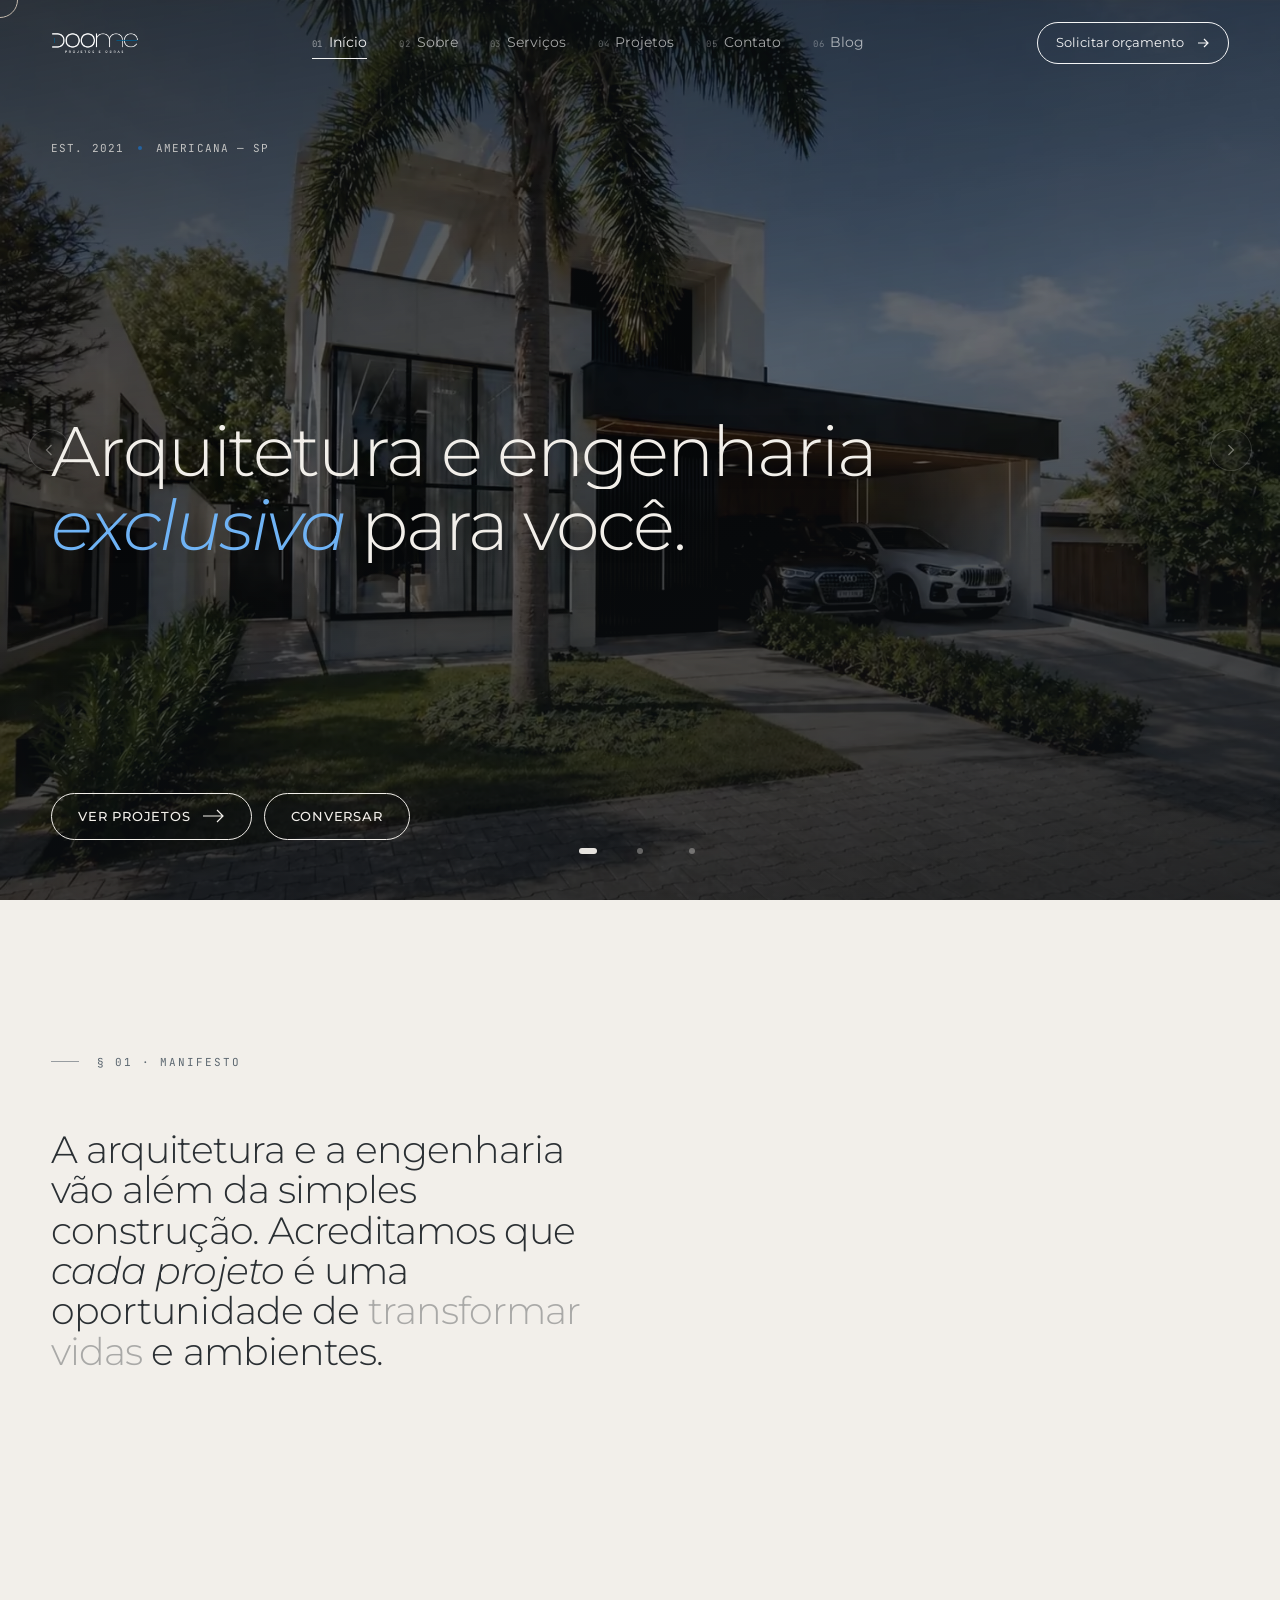
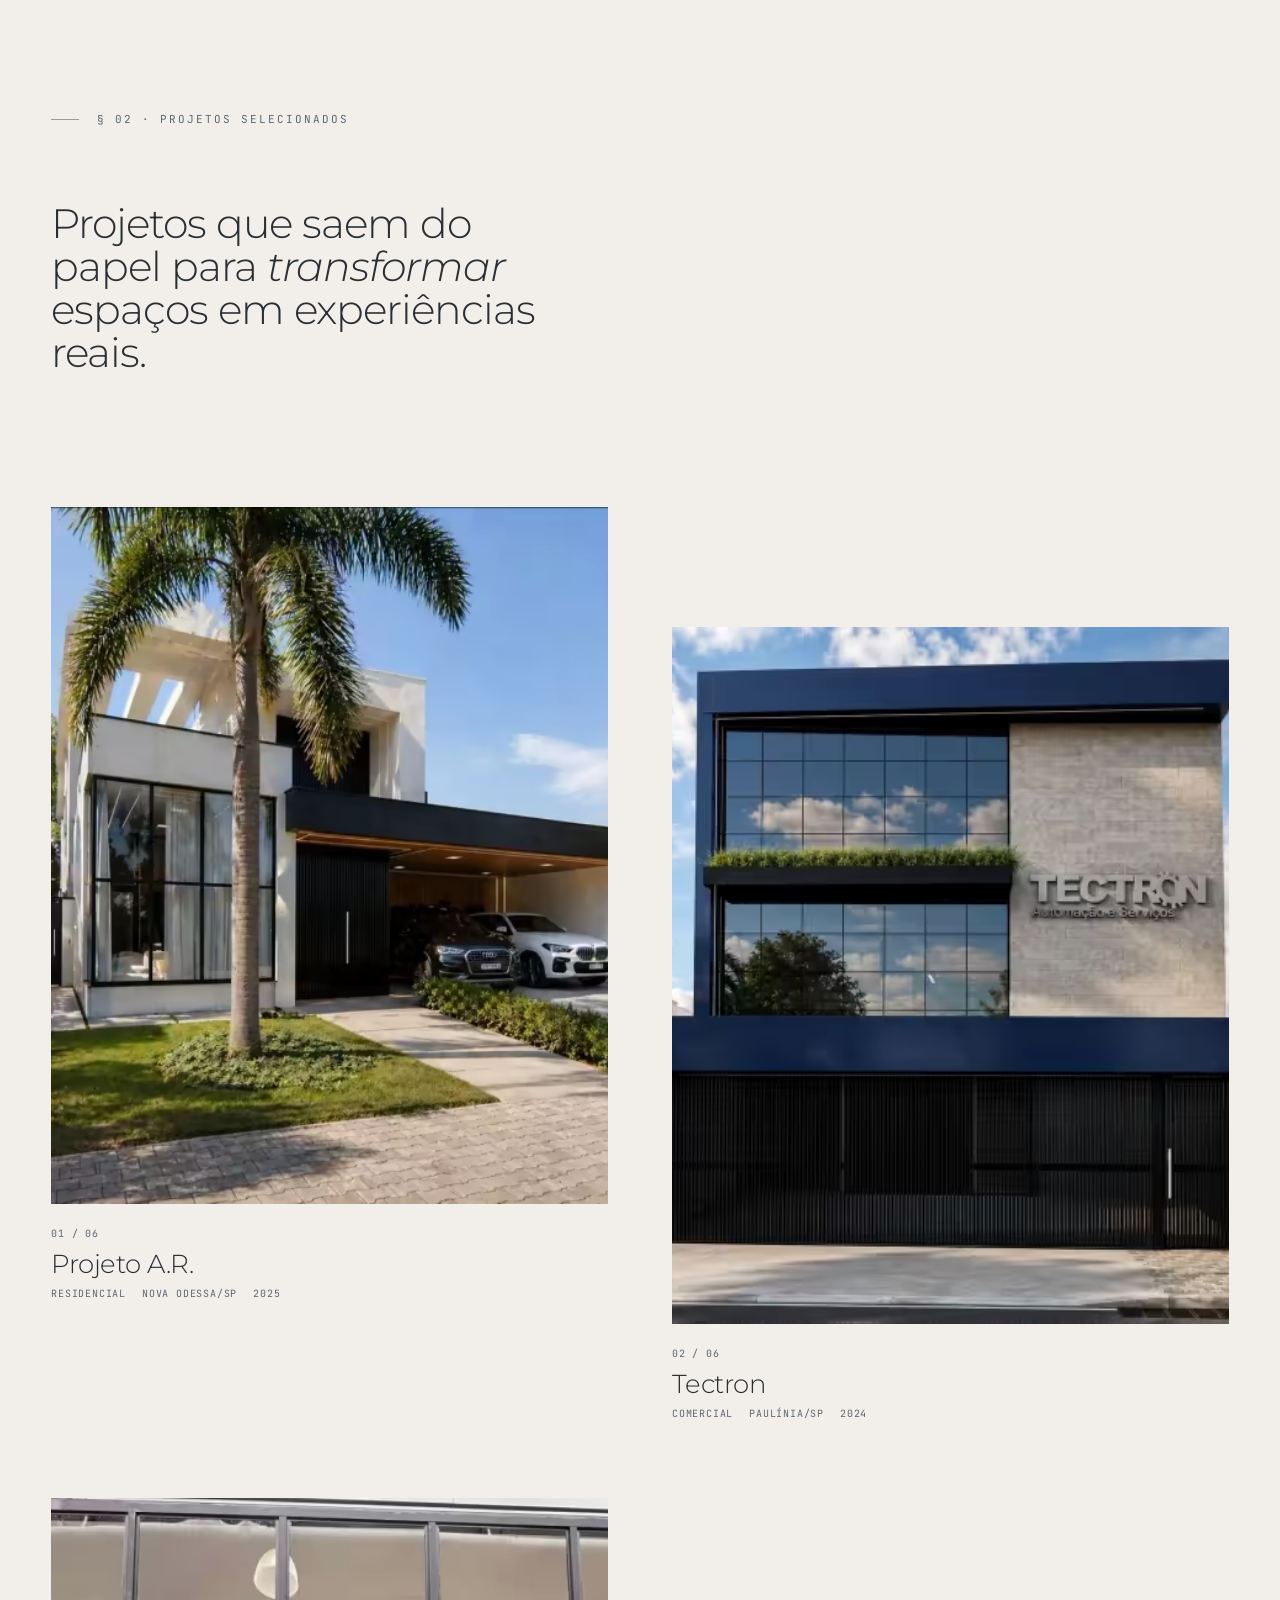
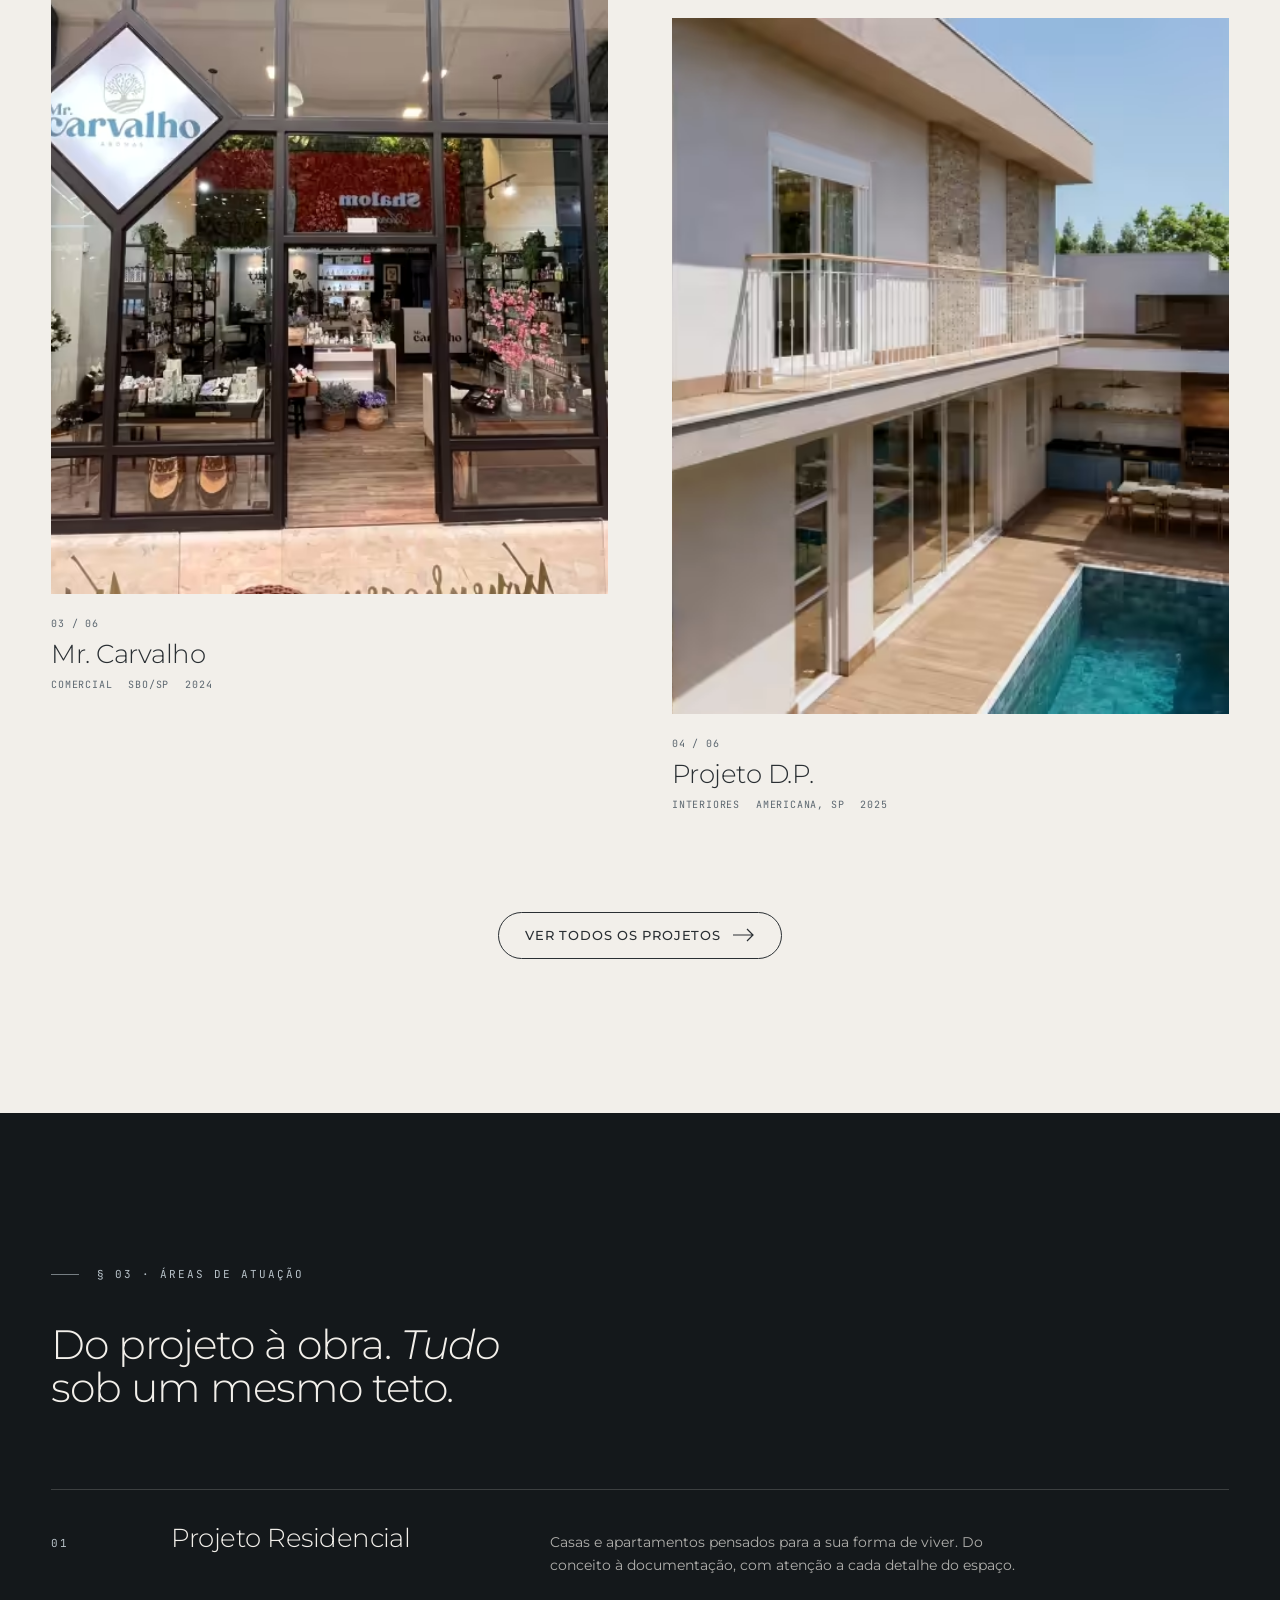
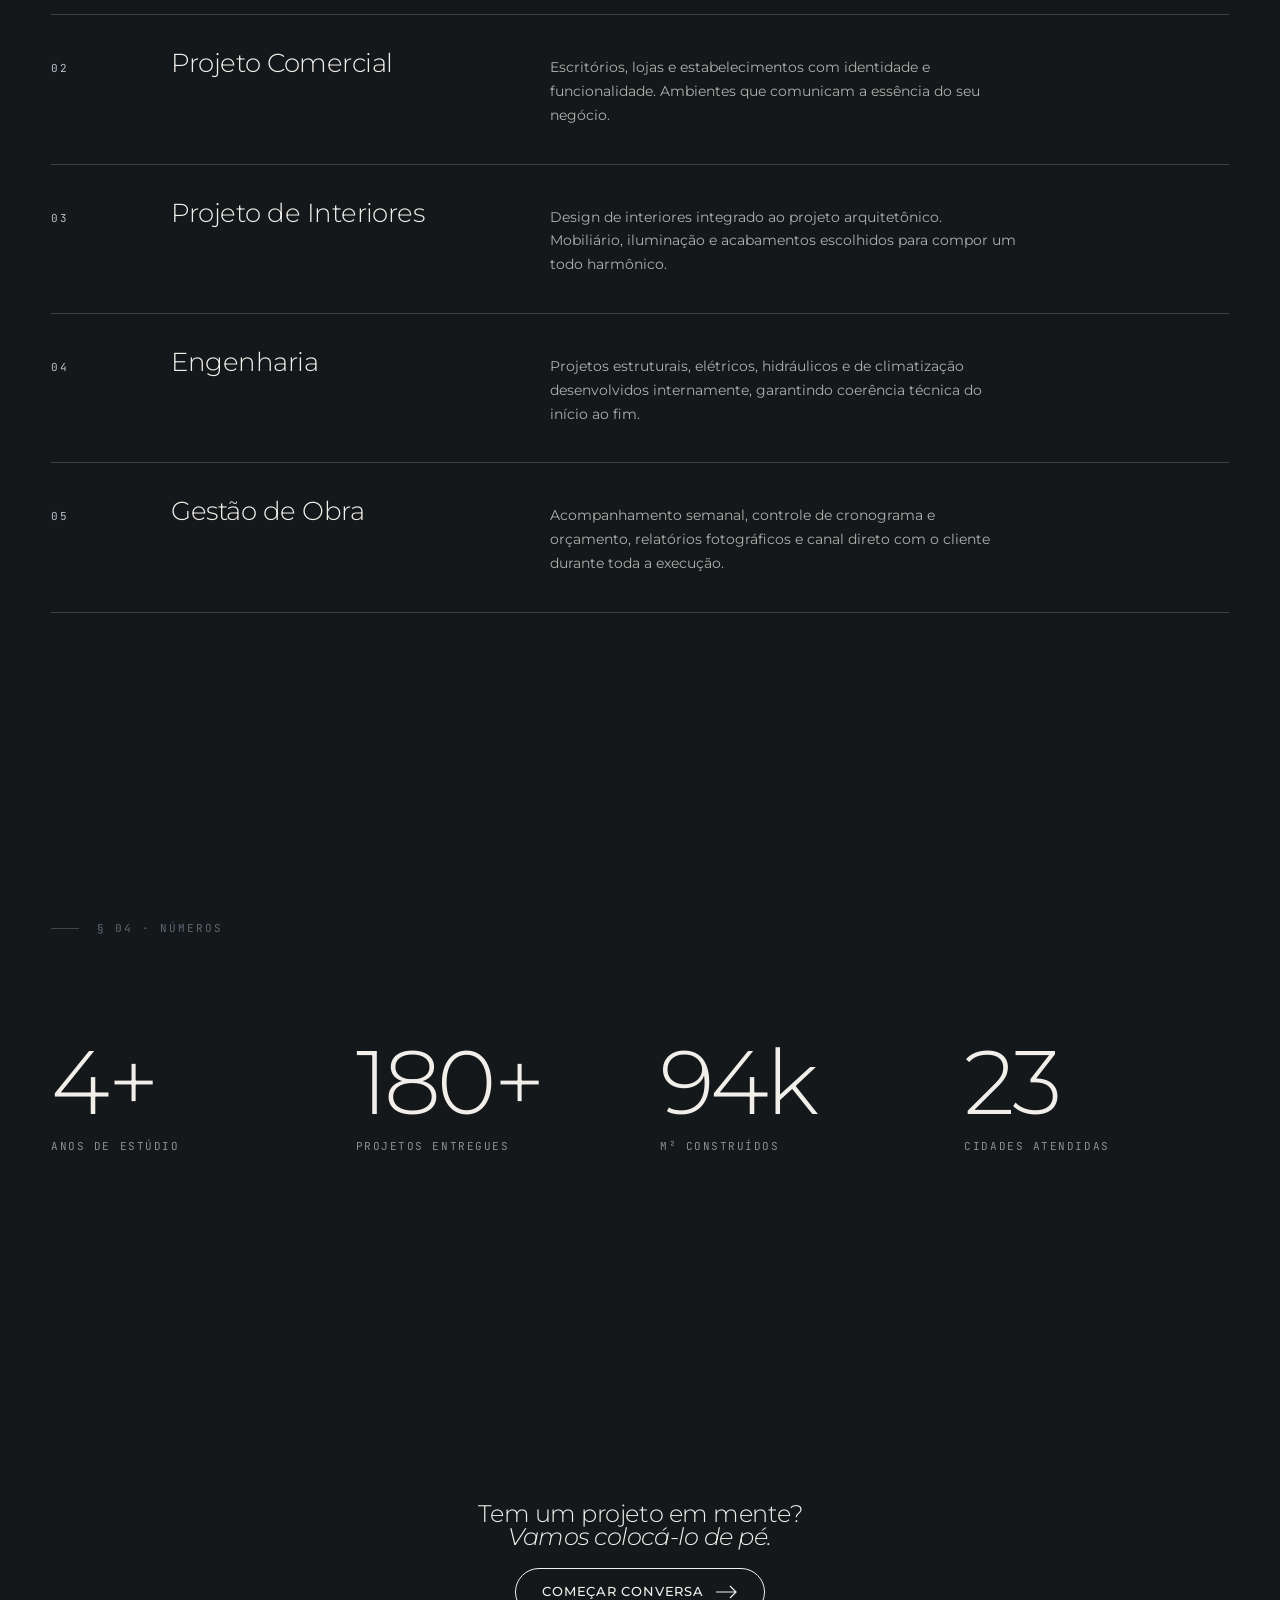
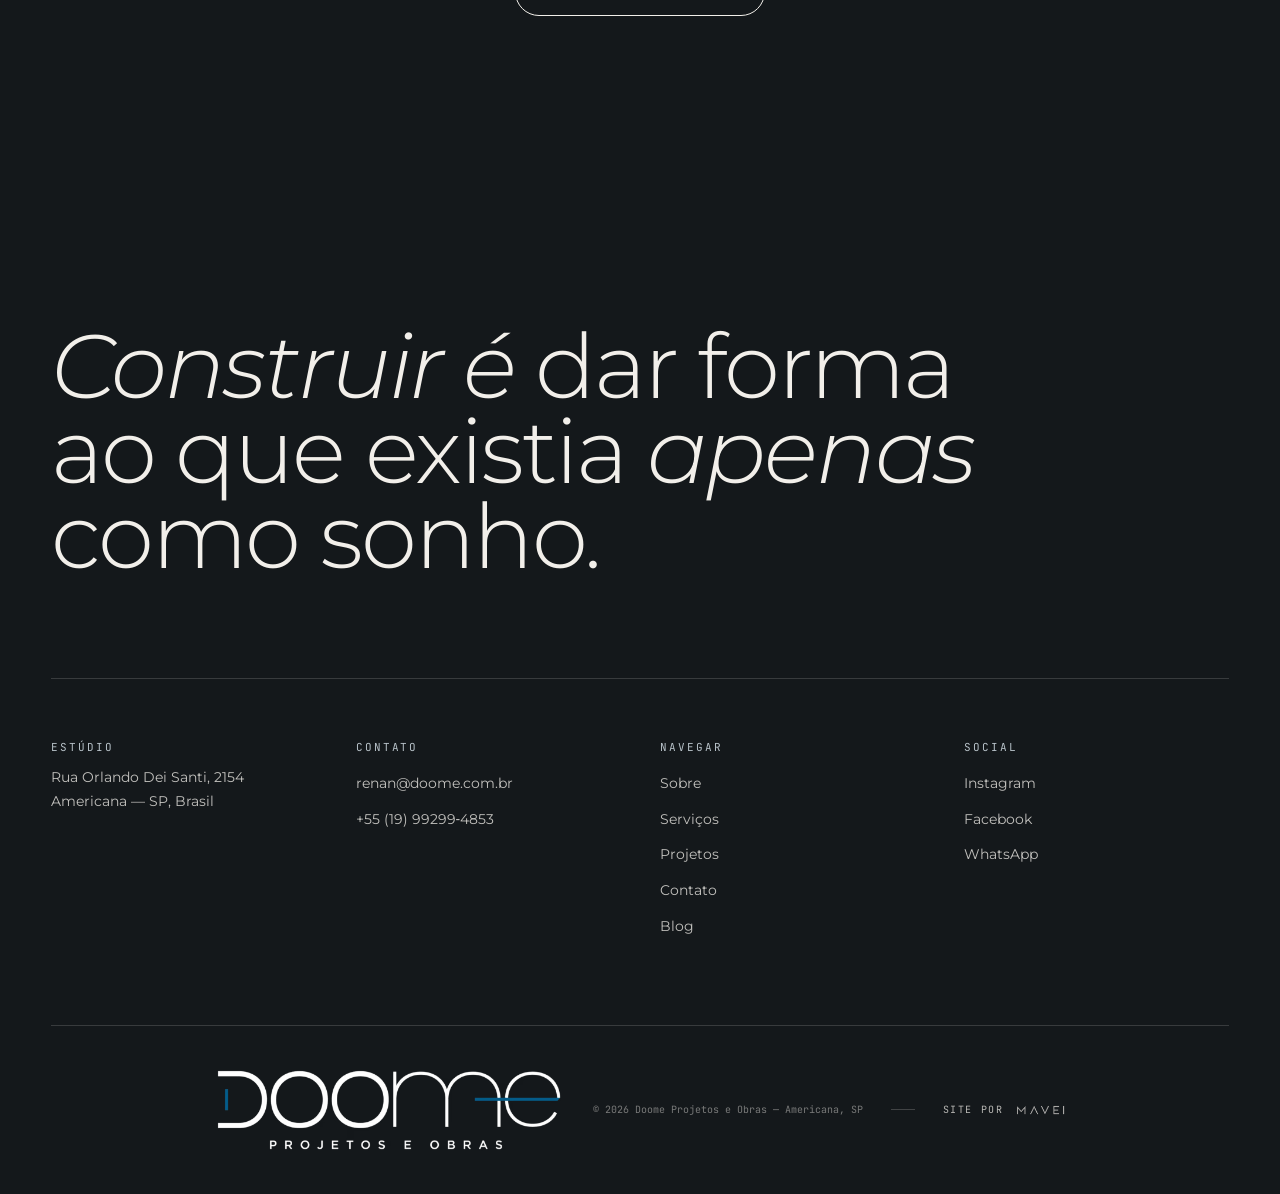
==== commit 0b0d0f5b: "fix(home): elimina CLS 1.19 em prod (critical CSS faltando regras) - styles.css volta blocking (crit" ====
--- a/index.html
+++ b/index.html
@@ -123,6 +123,8 @@
 .nav__item{padding:8px 0;color:inherit;font-size:14px;display:inline-flex;align-items:baseline;gap:6px;opacity:.66}
 .nav__cta{display:inline-flex;align-items:center;gap:12px;font-size:13px;padding:10px 18px;border:1px solid currentColor;border-radius:999px}
 .nav__burger{display:none}
+.drawer{display:none}
+.cursor-dot,.cursor-ring{display:none}
 @media (max-width:900px){.nav{grid-template-columns:auto auto;gap:14px;padding:14px 20px}.nav__items,.nav__cta{display:none}.nav__burger{display:inline-flex;flex-direction:column;justify-content:center;gap:5px;width:44px;height:44px;margin-left:auto;align-items:flex-end;z-index:110;position:relative}.nav__burger span{display:block;width:24px;height:1px;background:currentColor}.nav__burger span:nth-child(2){width:16px}}
 .hero{position:relative;height:100vh;min-height:720px;width:100%;overflow:hidden;color:var(--paper)}
 .hero__bg,.hero__veil{position:absolute;inset:0}
@@ -144,9 +146,8 @@
 @media (max-width:800px){.hero__chrome{padding:90px 20px 40px}.hero__title{font-size:clamp(30px,9.5vw,52px);margin:.5em 0 0;line-height:1.02}.hero__bottom{grid-template-columns:1fr}}
 </style>
 
-<!-- Resto do CSS (componentes abaixo da dobra) carrega sem bloquear render -->
-<link rel="preload" href="/styles.css" as="style" onload="this.onload=null;this.rel='stylesheet'">
-<noscript><link rel="stylesheet" href="/styles.css"></noscript>
+<!-- styles.css blocking (critical já está inline acima — bloqueia menos visualmente). -->
+<link rel="stylesheet" href="/styles.css">
 
 <!-- Fontes secundárias (italic + jetbrains-mono) async -->
 <link rel="preload" href="/fonts/fonts.css" as="style" onload="this.onload=null;this.rel='stylesheet'">
@@ -178,12 +179,12 @@
     <picture class="nav__logo nav__logo--dark">
       <source srcset="/assets/image-15.avif" type="image/avif">
       <source srcset="/assets/image-15-2x.webp" type="image/webp">
-      <img src="/assets/image-15.webp" alt="DOOME" width="200" height="50" style="display:block;object-fit:contain">
+      <img src="/assets/image-15.webp" alt="DOOME" width="88" height="22" style="display:block;object-fit:contain">
     </picture>
     <picture class="nav__logo nav__logo--white">
       <source srcset="/assets/image-14.avif" type="image/avif">
       <source srcset="/assets/image-14-2x.webp" type="image/webp">
-      <img src="/assets/image-14.webp" alt="DOOME" width="200" height="50" style="display:block;object-fit:contain">
+      <img src="/assets/image-14.webp" alt="DOOME" width="88" height="22" style="display:block;object-fit:contain">
     </picture>
   </a>
   <nav class="nav__items" aria-label="Principal">
@@ -465,7 +466,7 @@
   <div class="footer__base">
     <picture>
       <source srcset="/assets/image-14.avif" type="image/avif">
-      <img src="/assets/image-14-2x.webp" alt="DOOME" width="200" height="50" style="display:block;object-fit:contain;height:88px;width:auto">
+      <img src="/assets/image-14-2x.webp" alt="DOOME" width="352" height="88" style="display:block;object-fit:contain;height:88px;width:auto">
     </picture>
     <p class="footer__copy">© 2026 Doome Projetos e Obras — Americana, SP</p>
     <span class="footer__base-sep" aria-hidden="true"></span>
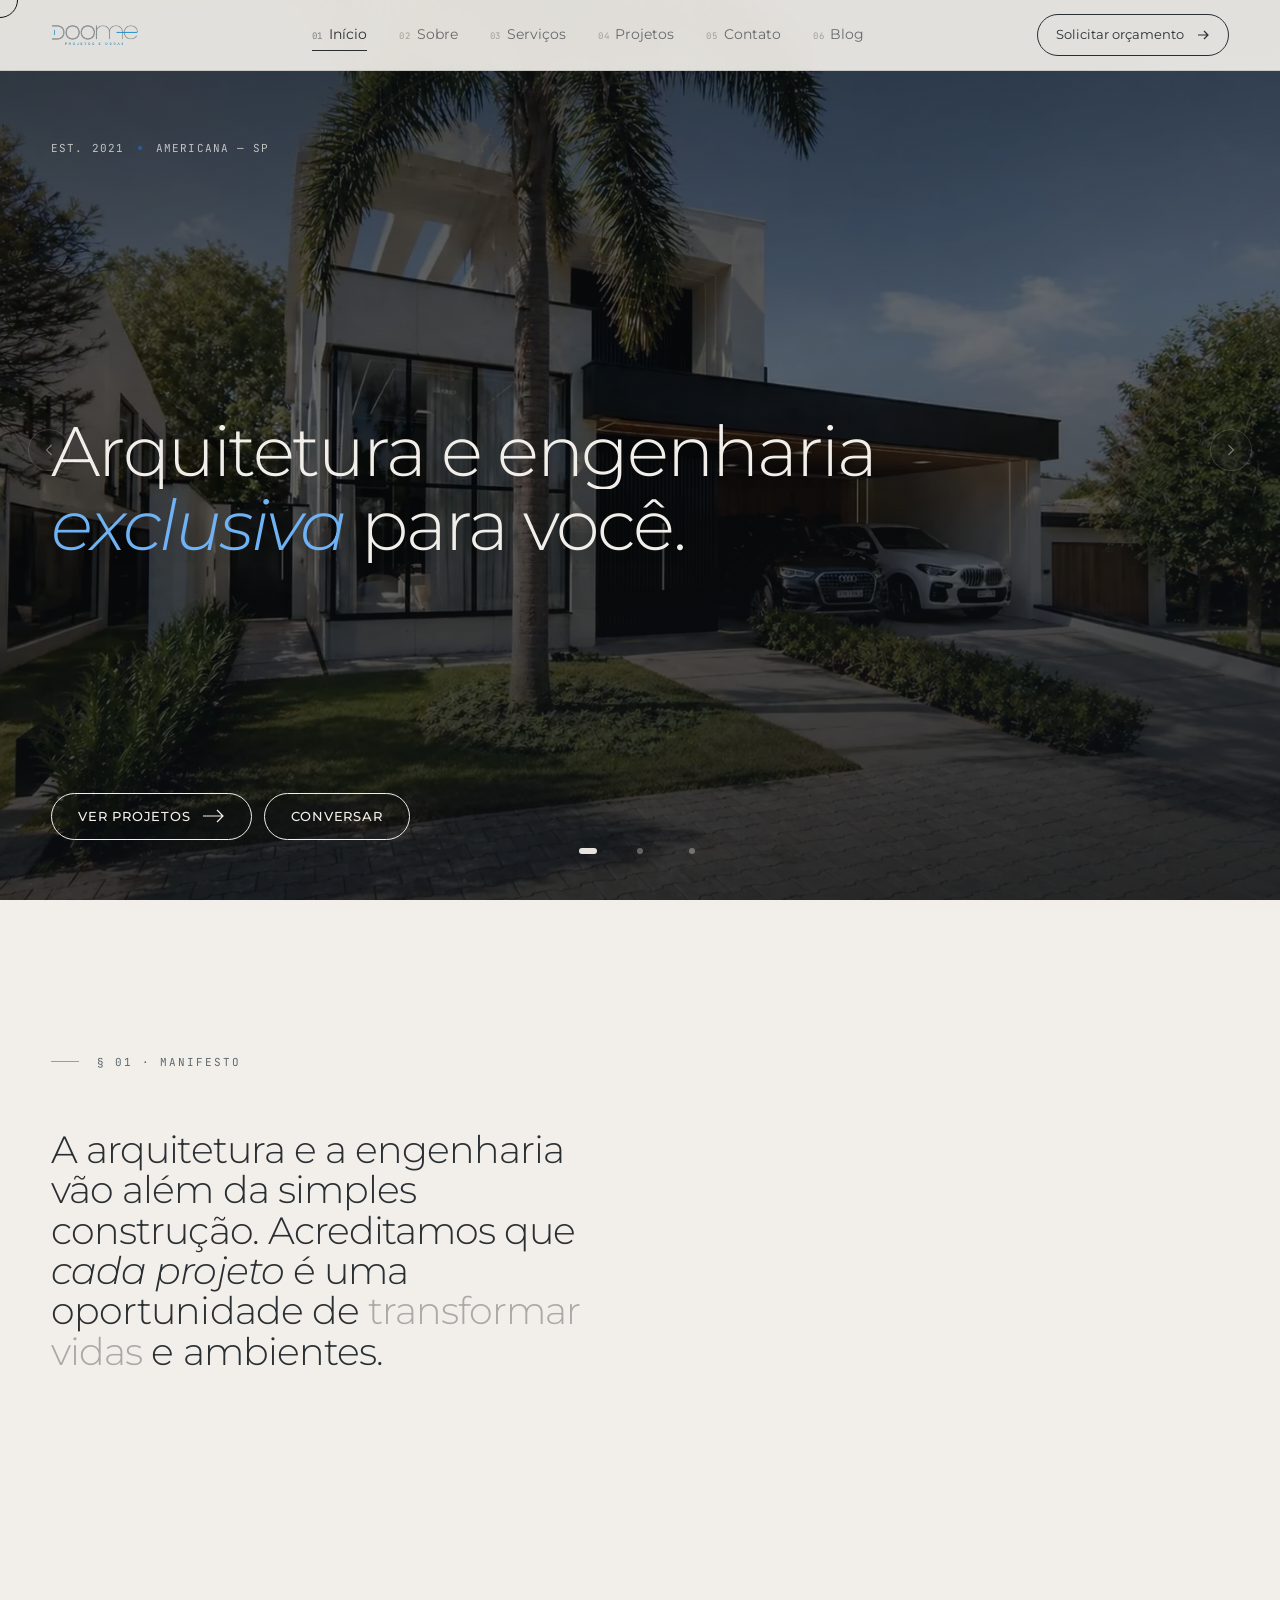
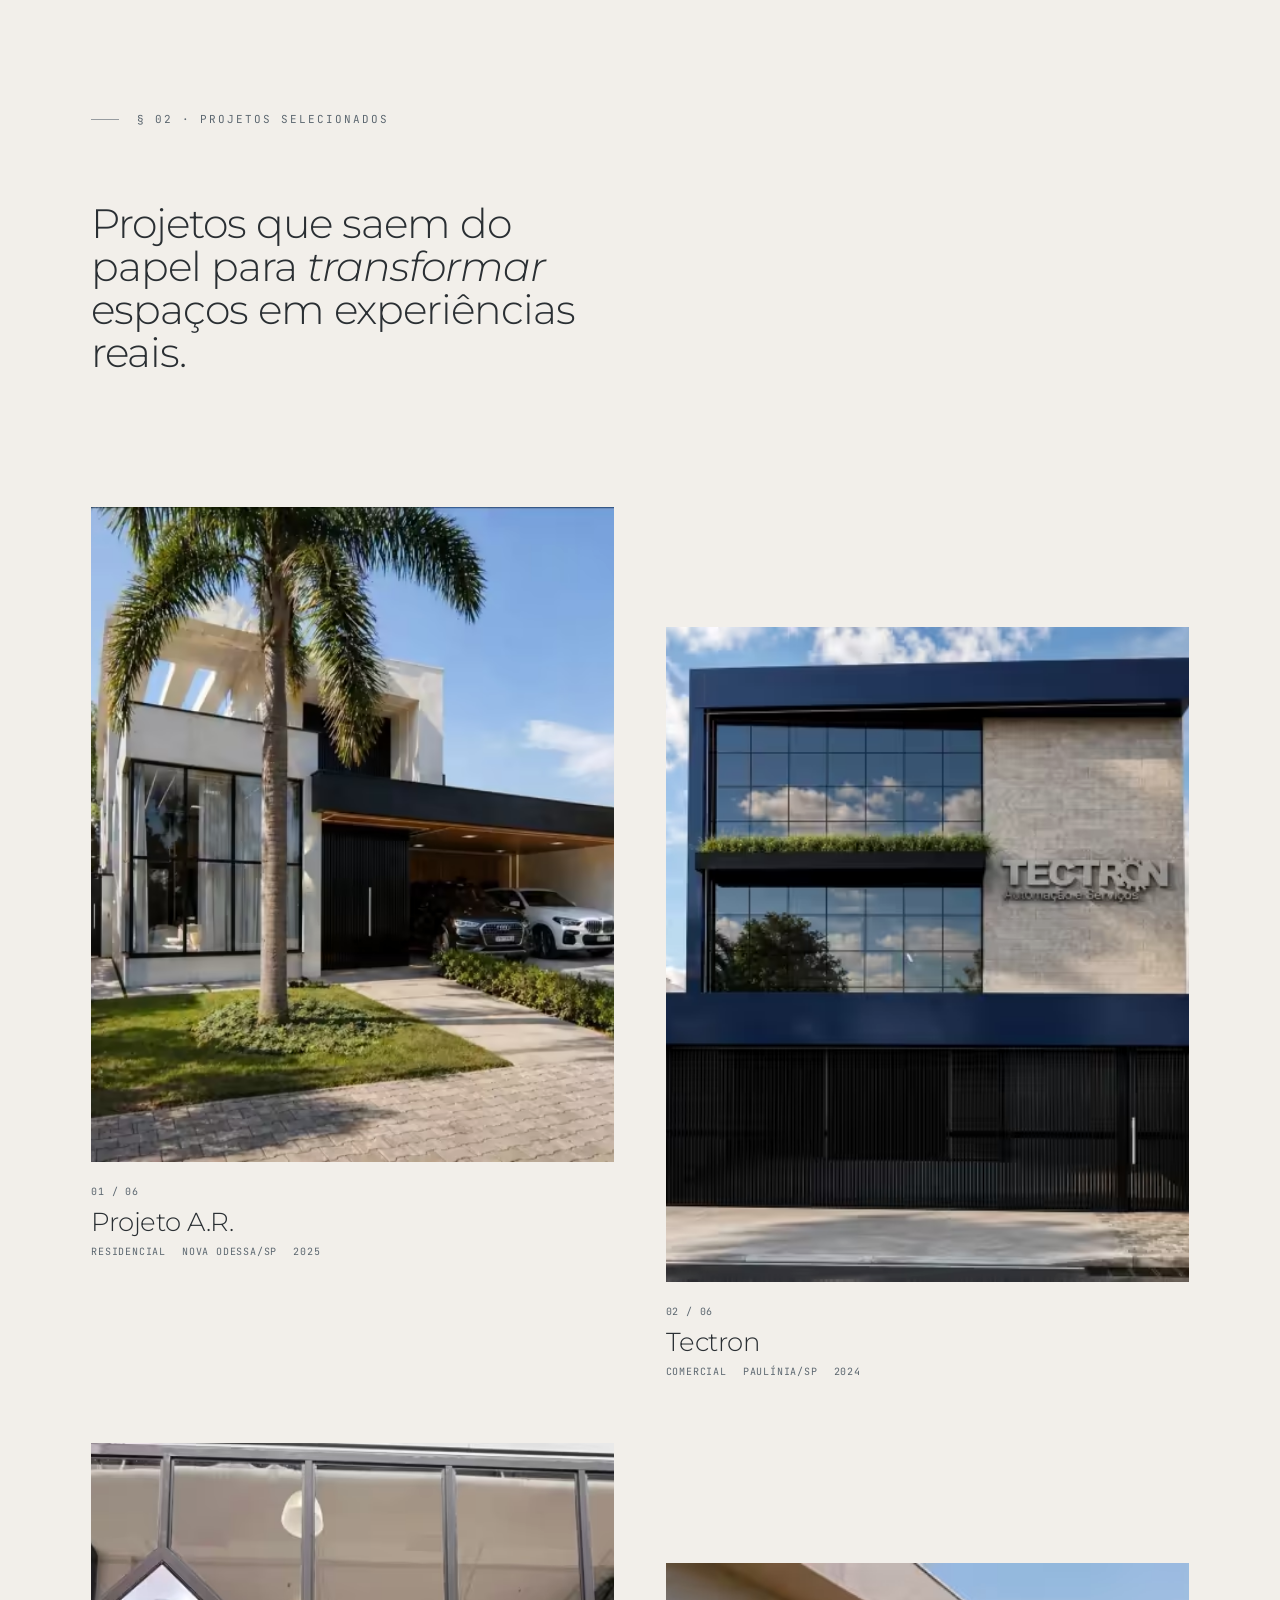
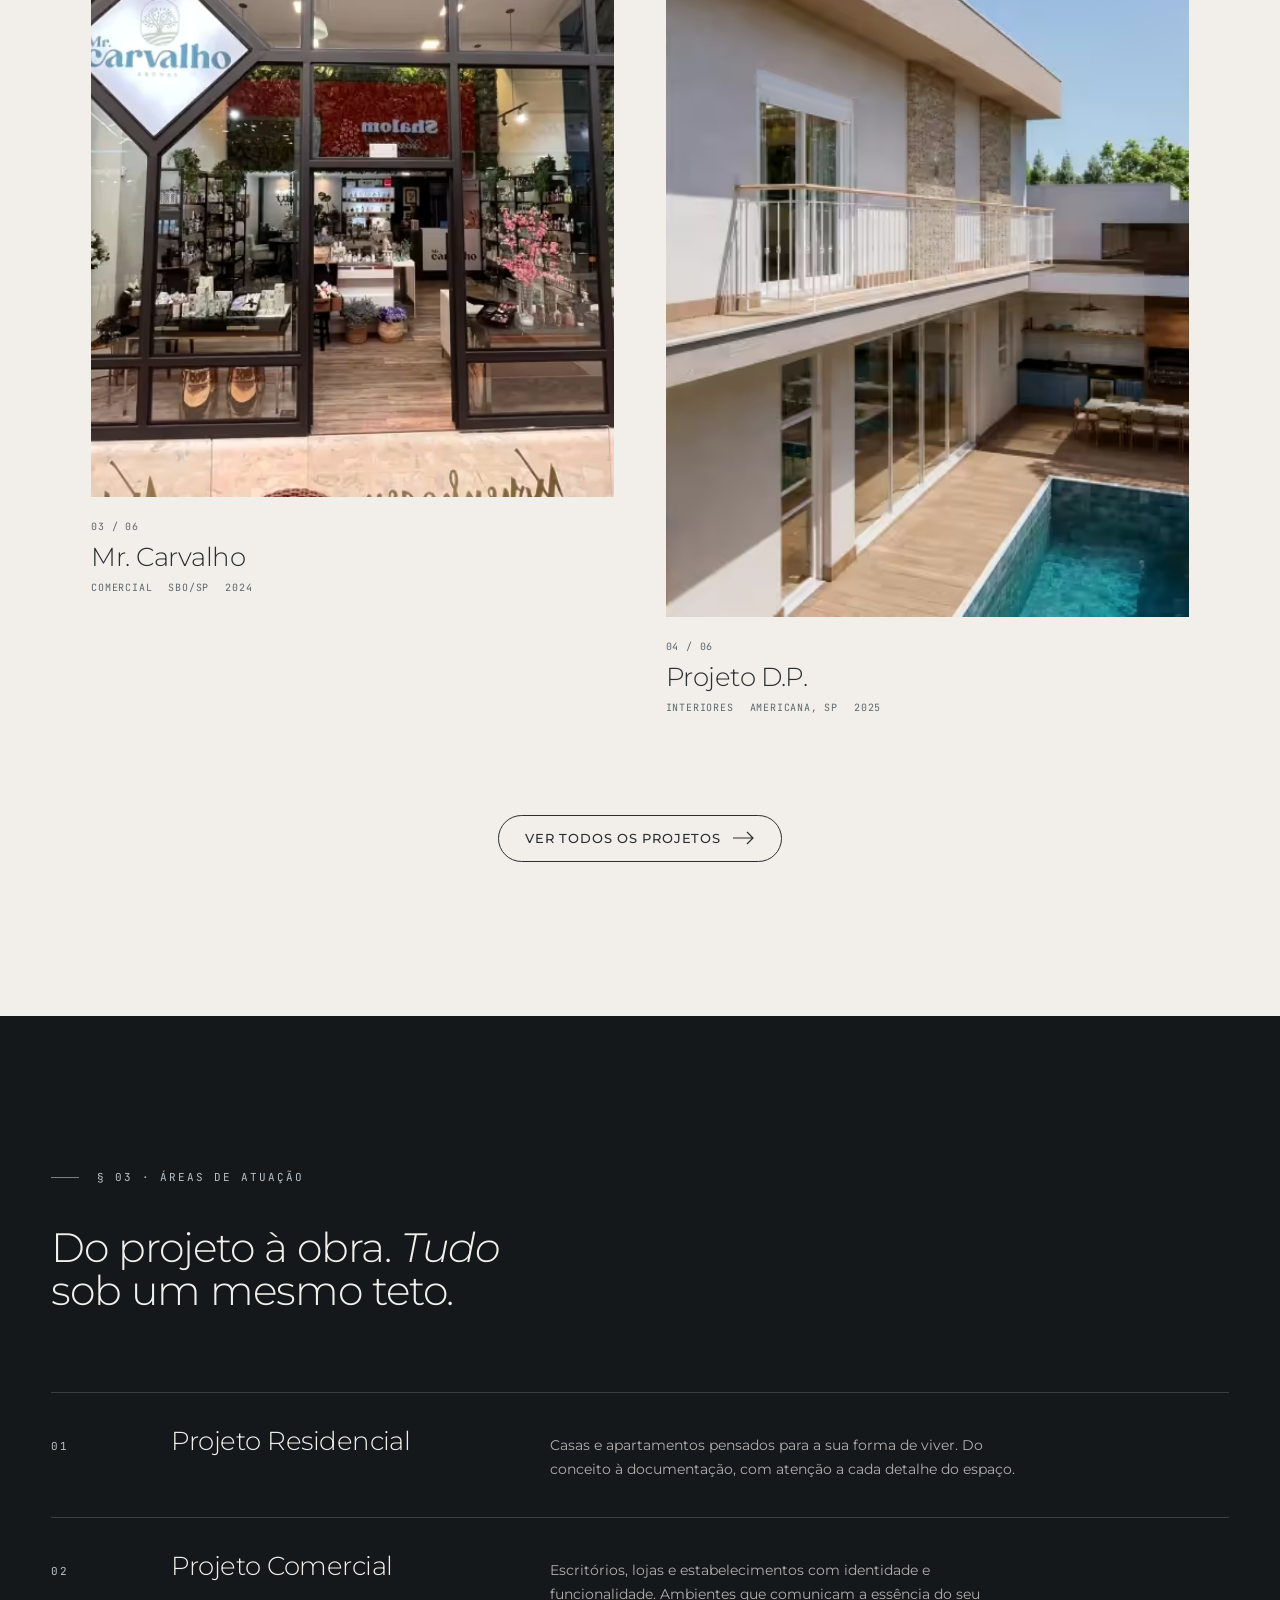
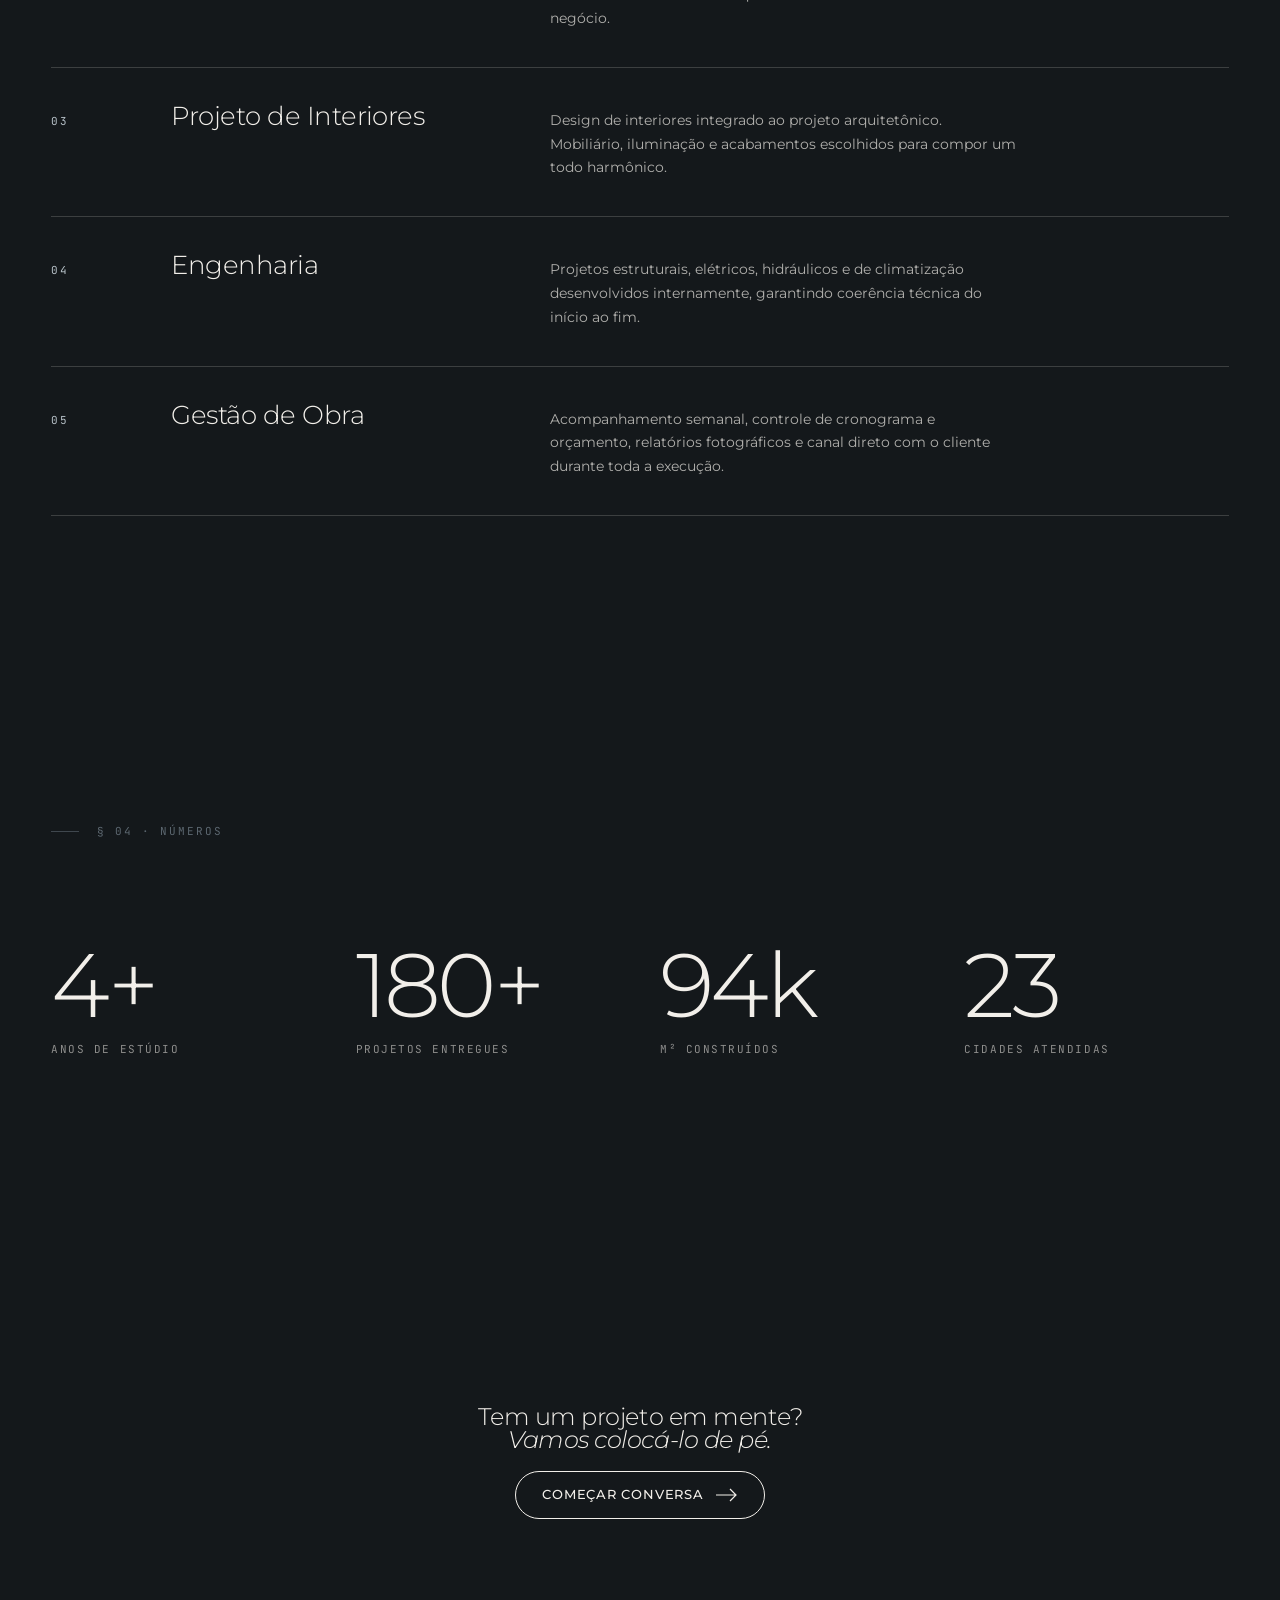
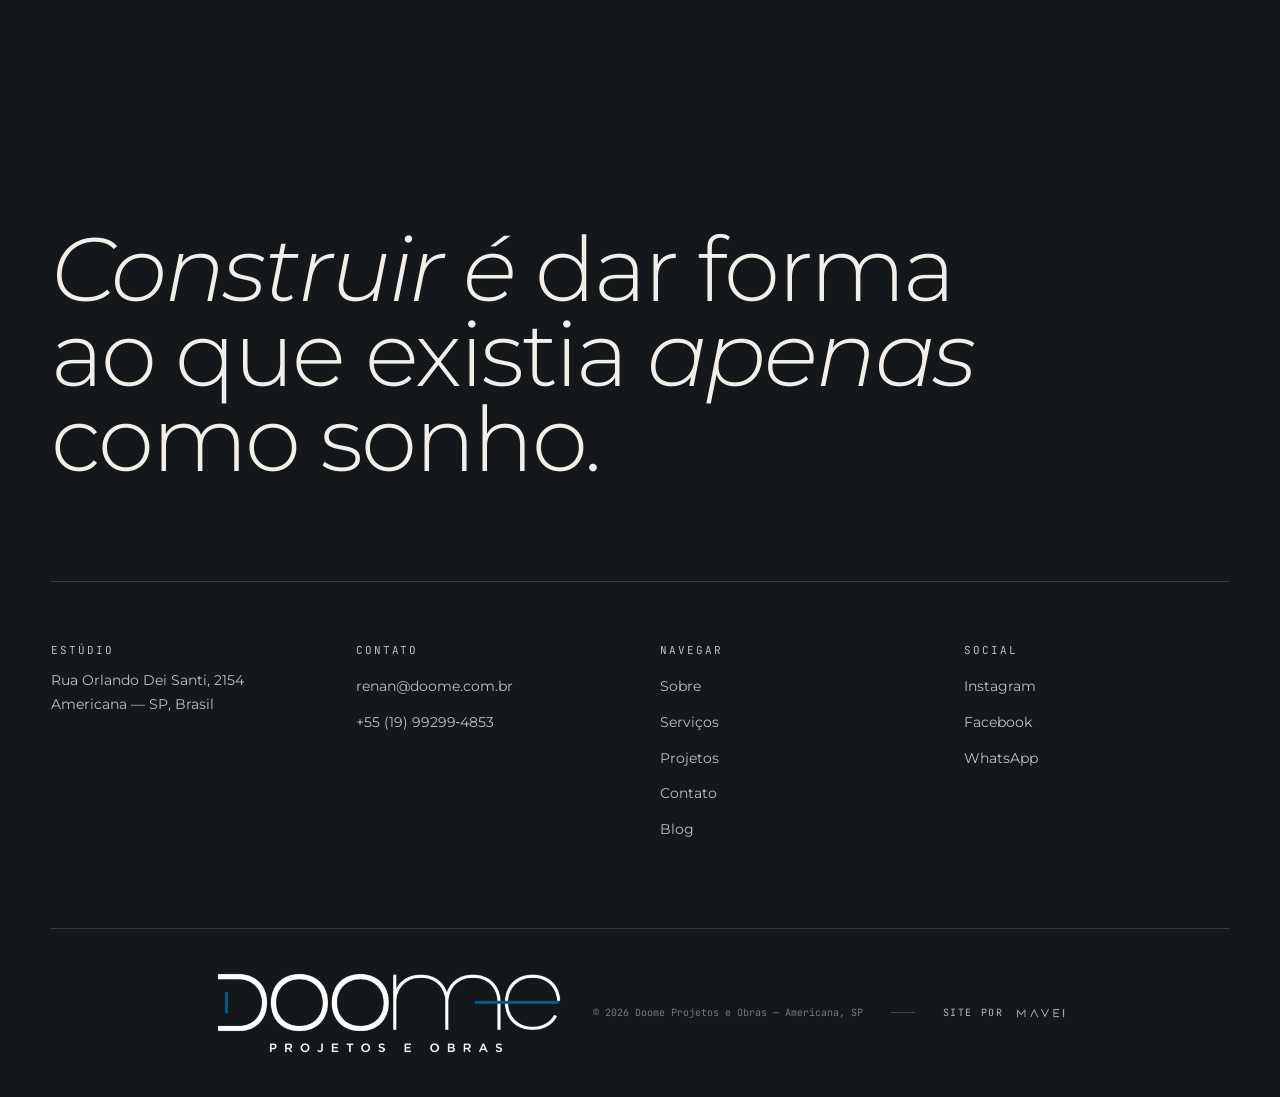
==== commit 3075af1c: "fix(home): cards de projeto menores no desktop pra ganhar nitidez - .projects max-width 1800px -> 12" ====
--- a/index.html
+++ b/index.html
@@ -299,7 +299,7 @@
       <article class="project project--l" data-project-id="projeto-ar" data-cursor="project" data-cursor-label="abrir">
         <div class="project__media">
           <picture>
-            <source type="image/avif" srcset="/assets/projetos/projeto-ar/01-500w.avif 500w, /assets/projetos/projeto-ar/01-800w.avif 800w" sizes="(max-width: 800px) 100vw, 50vw">
+            <source type="image/avif" srcset="/assets/projetos/projeto-ar/01-500w.avif 500w, /assets/projetos/projeto-ar/01-800w.avif 800w, /assets/projetos/projeto-ar/01-1200w.avif 1200w" sizes="(max-width: 800px) 100vw, (max-width: 1200px) 45vw, 560px">
             <img src="/assets/projetos/projeto-ar/01.webp" alt="Projeto A.R." loading="lazy" decoding="async" width="800" height="989">
           </picture>
         </div>
@@ -312,7 +312,7 @@
       <article class="project project--r" data-project-id="tectron-paulinia" data-cursor="project" data-cursor-label="abrir">
         <div class="project__media">
           <picture>
-            <source type="image/avif" srcset="/assets/projetos/tectron-paulinia/01-500w.avif 500w, /assets/projetos/tectron-paulinia/01-800w.avif 800w" sizes="(max-width: 800px) 100vw, 50vw">
+            <source type="image/avif" srcset="/assets/projetos/tectron-paulinia/01-500w.avif 500w, /assets/projetos/tectron-paulinia/01-800w.avif 800w, /assets/projetos/tectron-paulinia/01-1200w.avif 1200w" sizes="(max-width: 800px) 100vw, (max-width: 1200px) 45vw, 560px">
             <img src="/assets/projetos/tectron-paulinia/01.webp" alt="Tectron" loading="lazy" decoding="async" width="800" height="450">
           </picture>
         </div>
@@ -325,7 +325,7 @@
       <article class="project project--l" data-project-id="mr-carvalho-sbo" data-cursor="project" data-cursor-label="abrir">
         <div class="project__media">
           <picture>
-            <source type="image/avif" srcset="/assets/projetos/mr-carvalho-sbo/01-500w.avif 500w, /assets/projetos/mr-carvalho-sbo/01-800w.avif 800w" sizes="(max-width: 800px) 100vw, 50vw">
+            <source type="image/avif" srcset="/assets/projetos/mr-carvalho-sbo/01-500w.avif 500w, /assets/projetos/mr-carvalho-sbo/01-800w.avif 800w, /assets/projetos/mr-carvalho-sbo/01-1200w.avif 1200w" sizes="(max-width: 800px) 100vw, (max-width: 1200px) 45vw, 560px">
             <img src="/assets/projetos/mr-carvalho-sbo/01.webp" alt="Mr. Carvalho" loading="lazy" decoding="async" width="800" height="600">
           </picture>
         </div>
@@ -338,7 +338,7 @@
       <article class="project project--r" data-project-id="projeto-dp" data-cursor="project" data-cursor-label="abrir">
         <div class="project__media">
           <picture>
-            <source type="image/avif" srcset="/assets/projetos/projeto-dp/01-500w.avif 500w, /assets/projetos/projeto-dp/01-800w.avif 800w" sizes="(max-width: 800px) 100vw, 50vw">
+            <source type="image/avif" srcset="/assets/projetos/projeto-dp/01-500w.avif 500w, /assets/projetos/projeto-dp/01-800w.avif 800w, /assets/projetos/projeto-dp/01-1200w.avif 1200w" sizes="(max-width: 800px) 100vw, (max-width: 1200px) 45vw, 560px">
             <img src="/assets/projetos/projeto-dp/01.webp" alt="Projeto D.P." loading="lazy" decoding="async" width="800" height="450">
           </picture>
         </div>
--- a/styles.css
+++ b/styles.css
@@ -904,10 +904,10 @@
 .manifesto__faded { opacity: .36; }
 
 /* ── Projetos em destaque (home) ────────────────────────────── */
-.projects { padding: var(--section) var(--gutter); max-width: 1800px; margin: 0 auto; }
+.projects { padding: var(--section) var(--gutter); max-width: 1200px; margin: 0 auto; }
 .projects__header { display: grid; grid-template-columns: 1fr; gap: 40px; margin-bottom: 100px; }
 .projects__title { font-size: clamp(26px,3.2vw,54px); font-weight: 300; letter-spacing: -.025em; line-height: 1.05; max-width: 18ch; }
-.projects__grid { display: grid; grid-template-columns: 1fr 1fr; gap: clamp(40px,6vw,100px) clamp(40px,5vw,80px); }
+.projects__grid { display: grid; grid-template-columns: 1fr 1fr; gap: clamp(40px,5vw,80px) clamp(40px,4vw,60px); }
 @media (max-width: 800px) { .projects__grid { grid-template-columns: 1fr; } }
 .project { display: block; cursor: pointer; }
 .project--r { margin-top: 120px; }
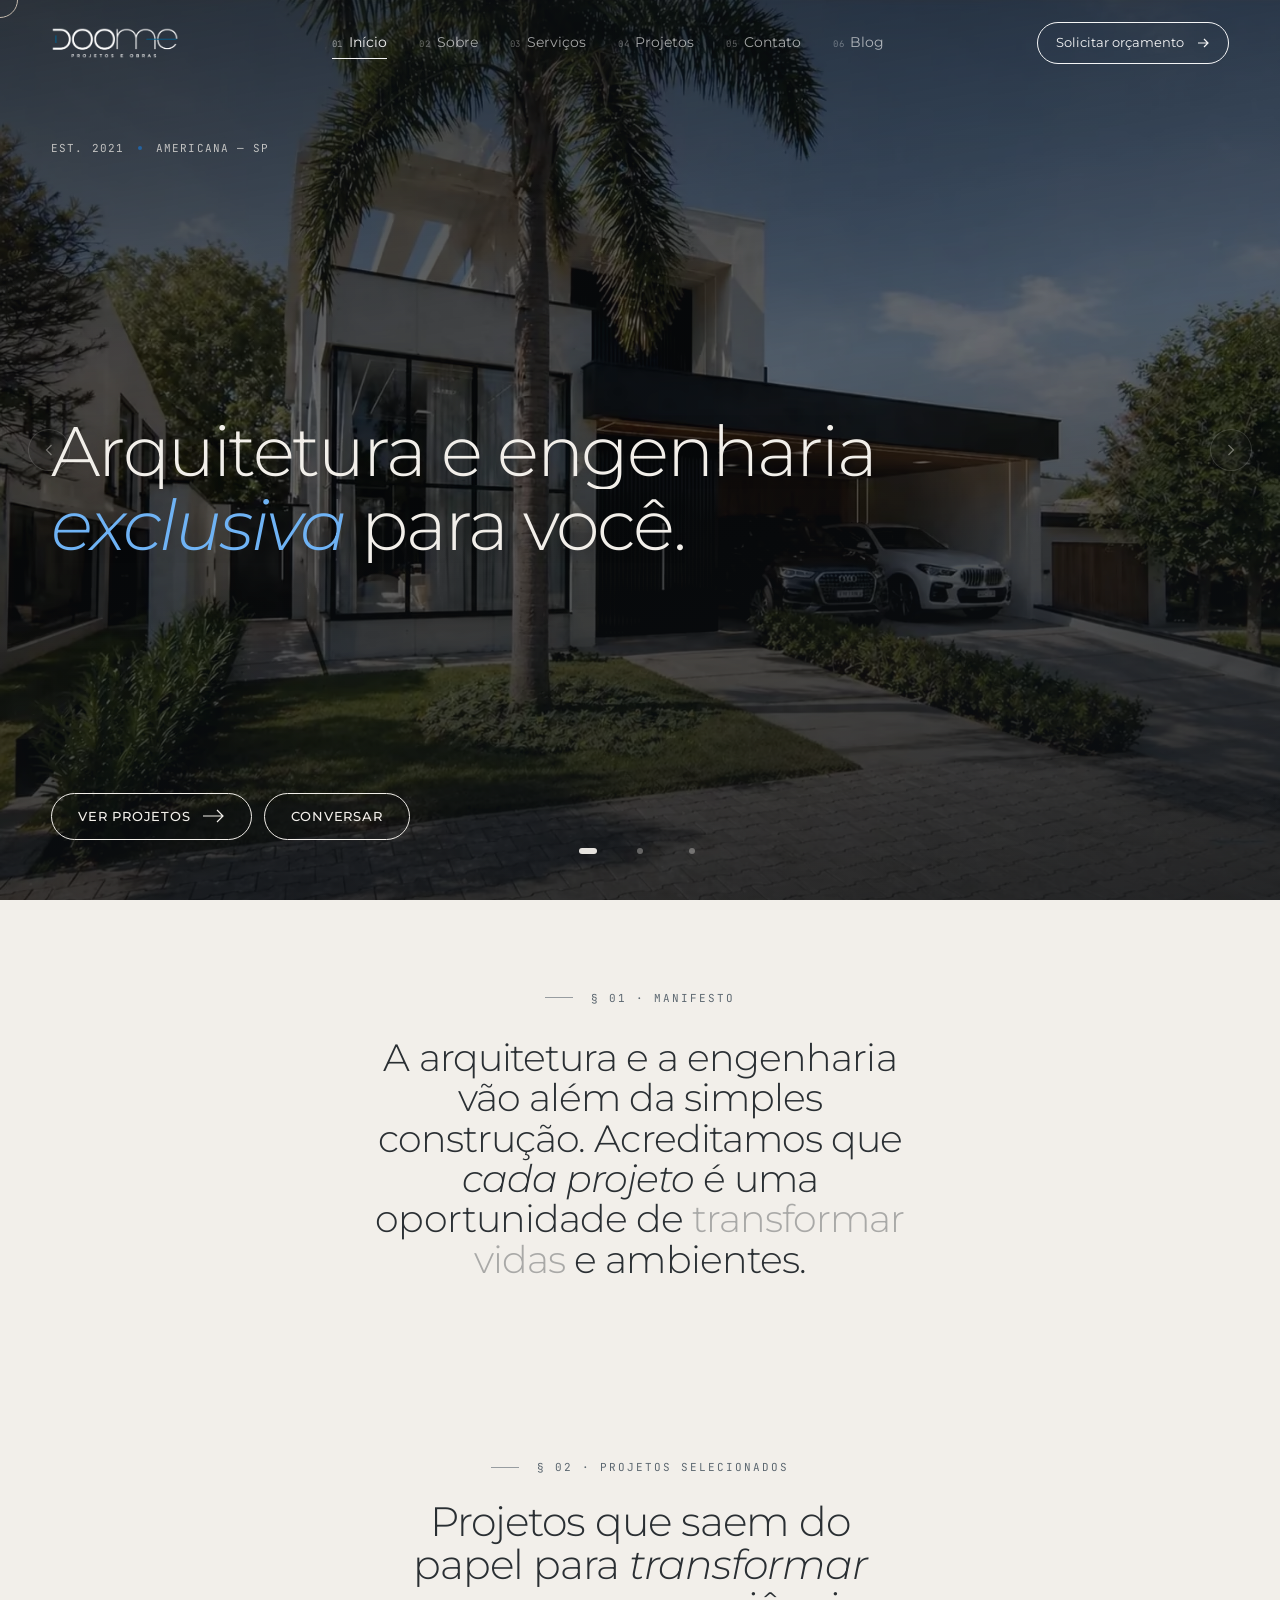
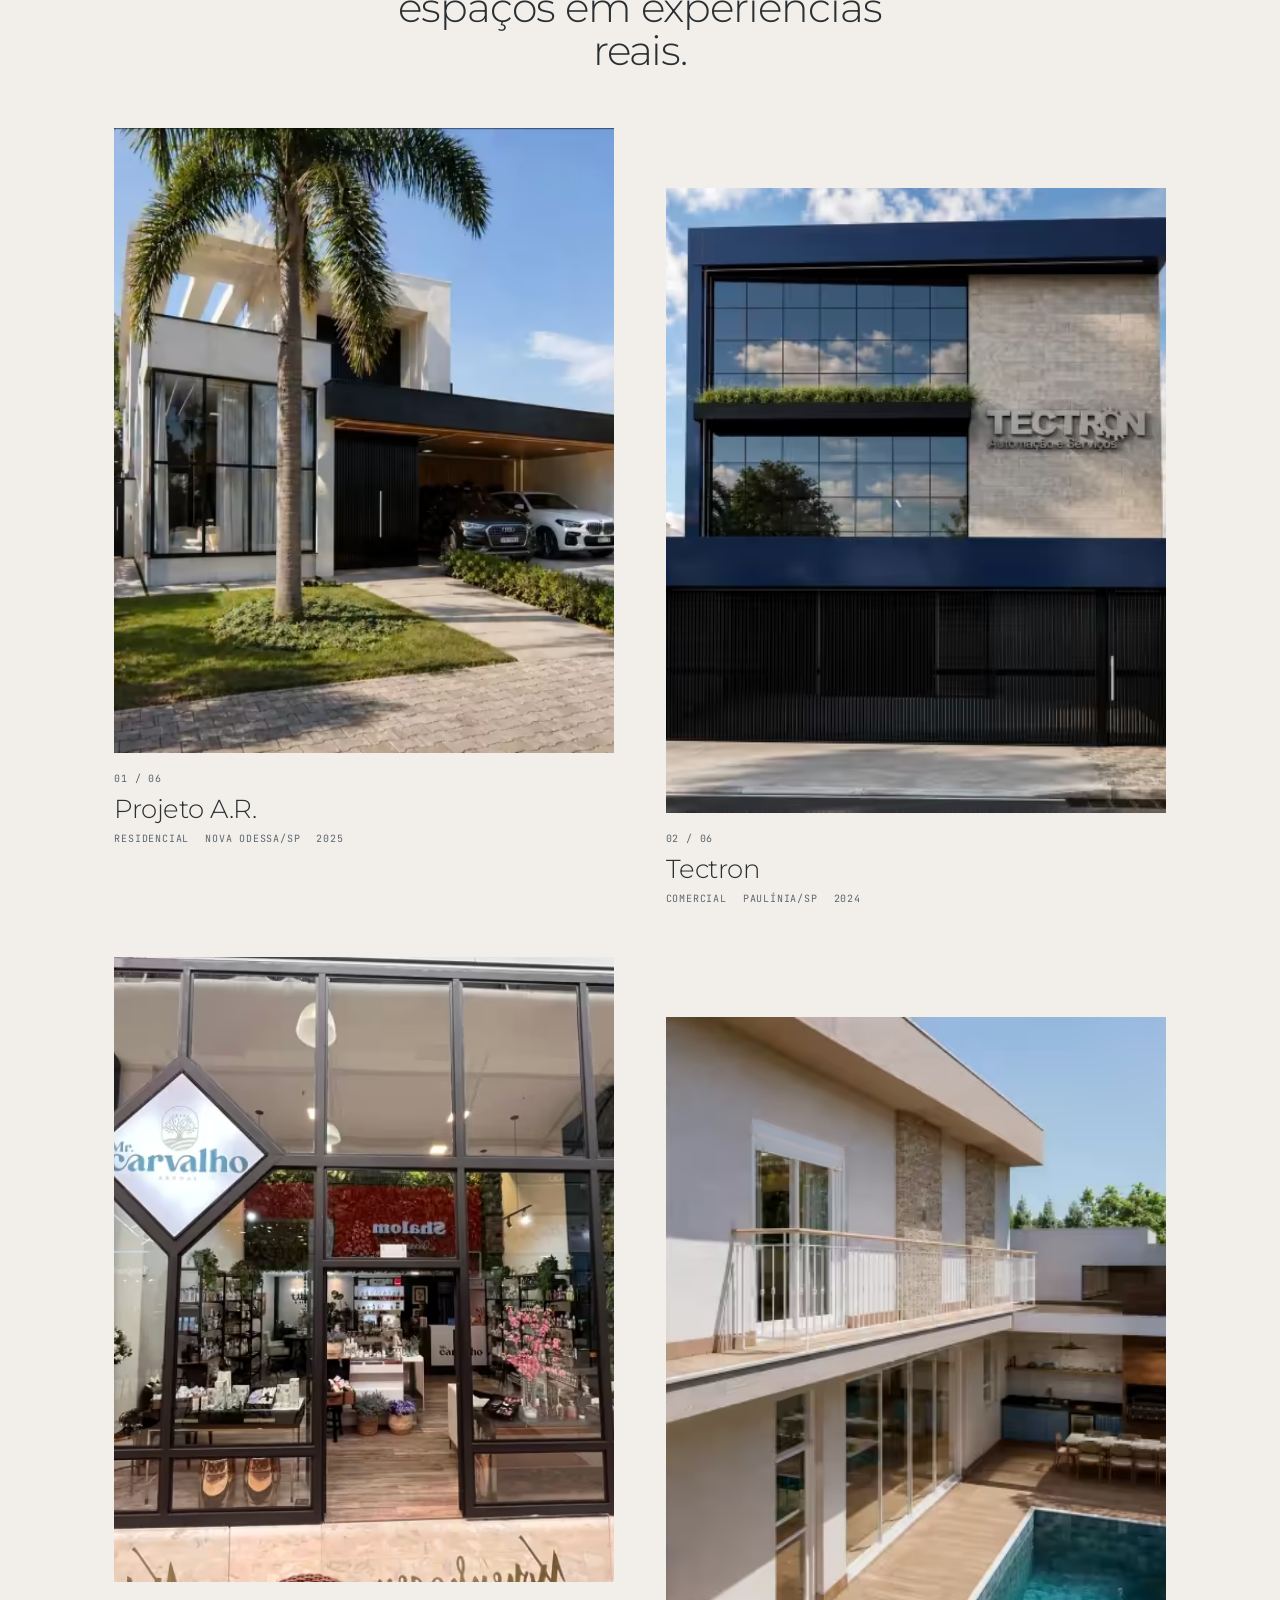
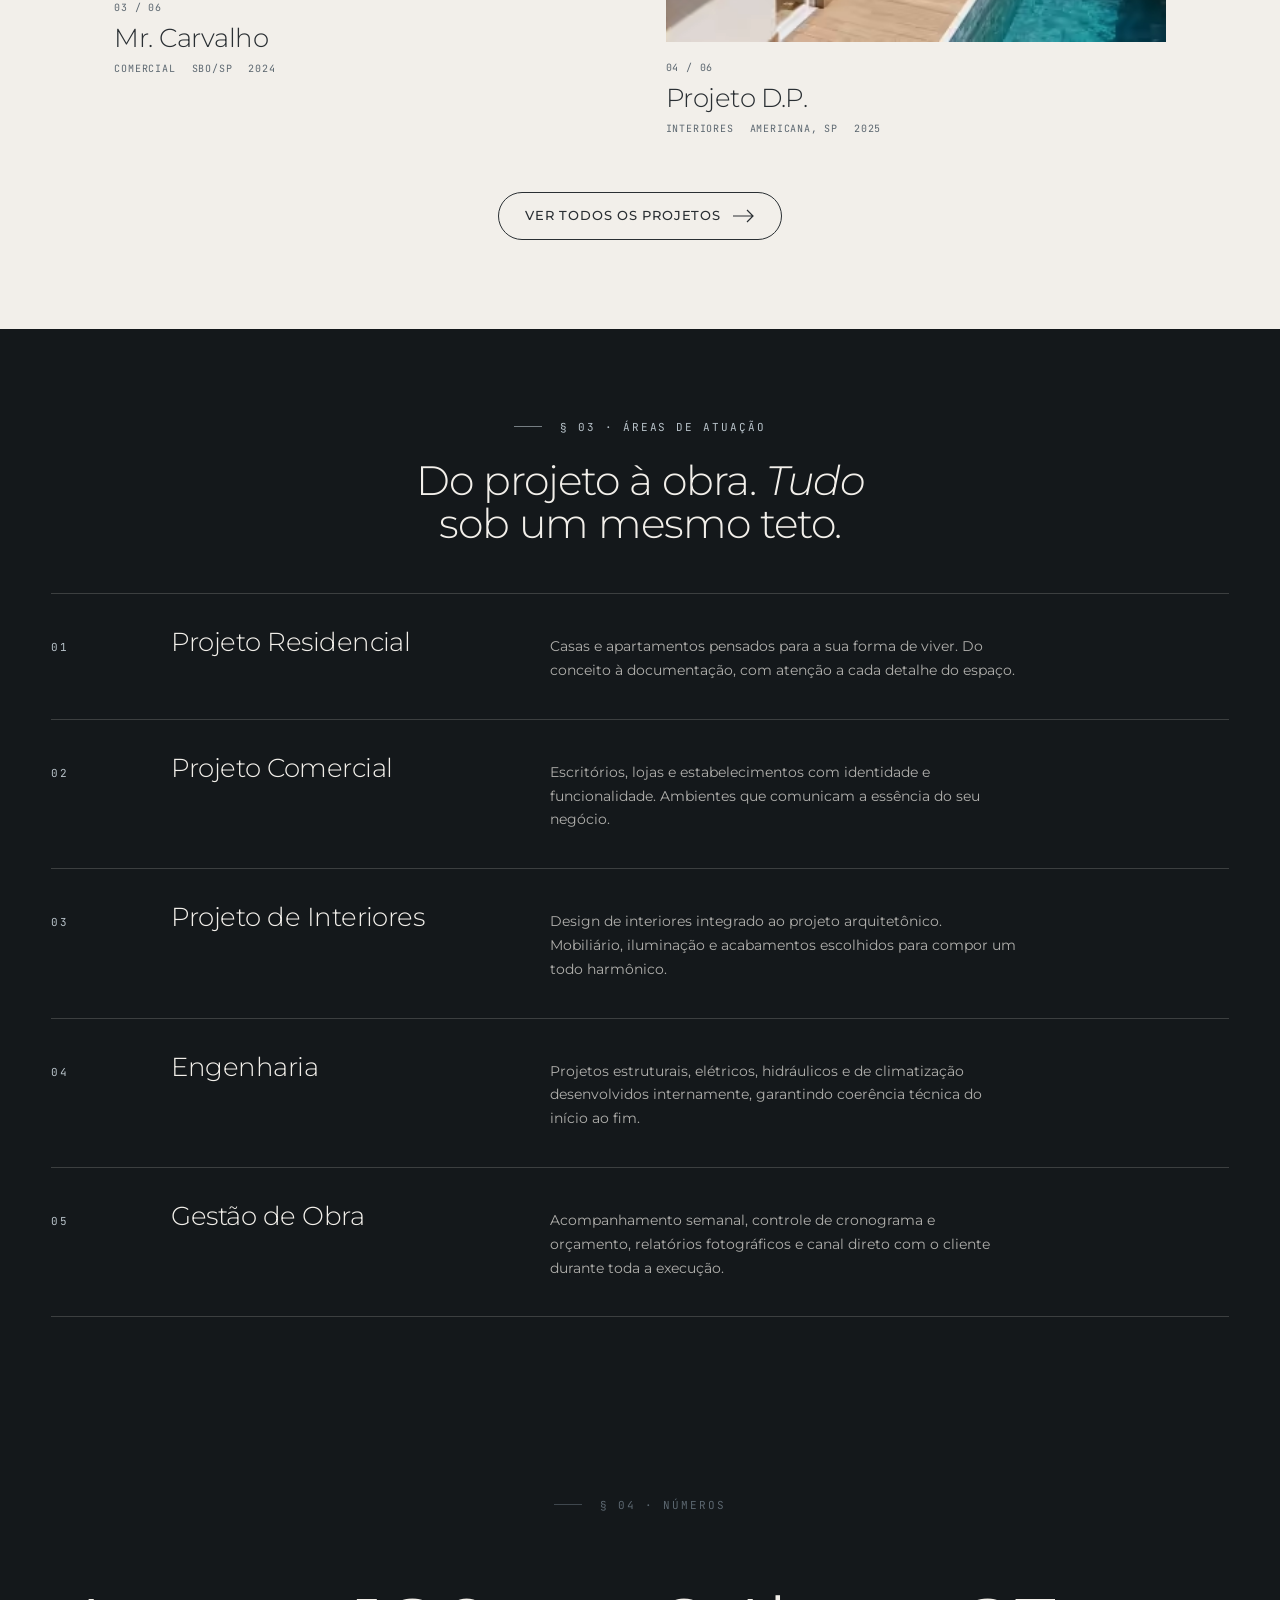
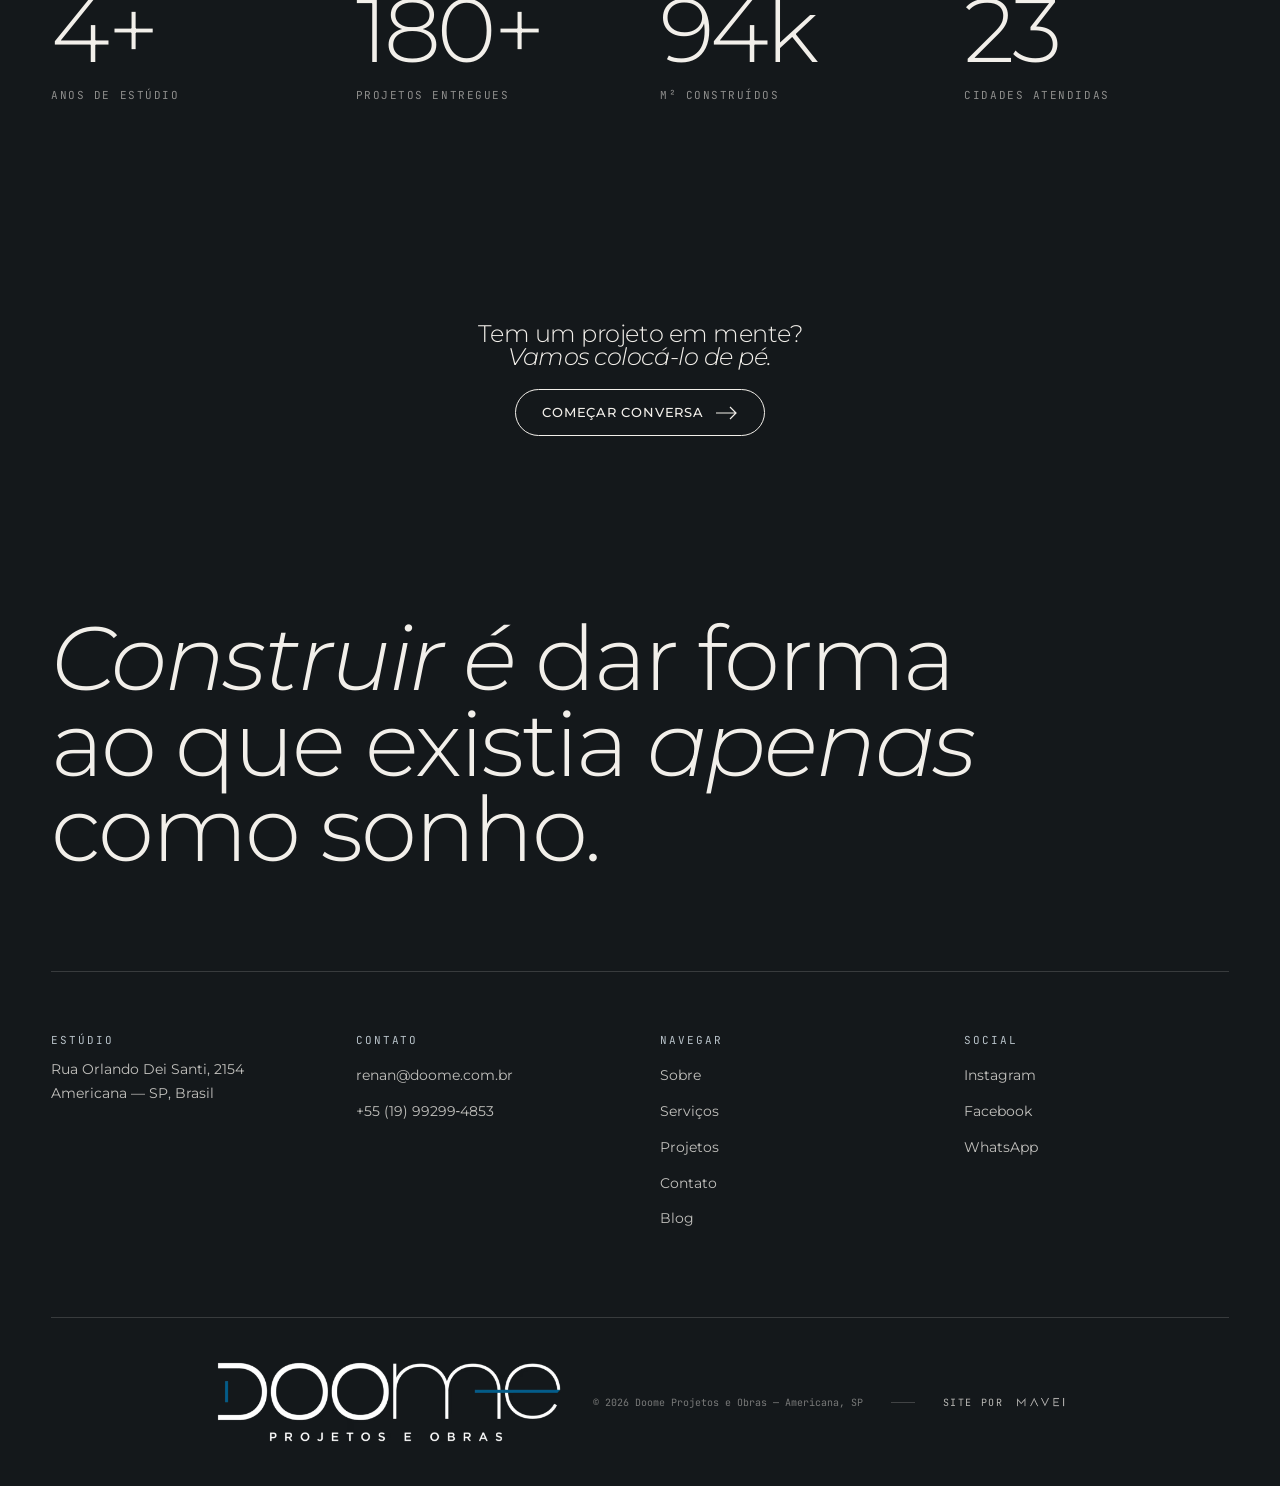
==== commit 58109af1: "fix(home): reduz espacos brancos + limita largura dos cards de projeto - --section: 200px max -> 120" ====
--- a/index.html
+++ b/index.html
@@ -179,12 +179,12 @@
     <picture class="nav__logo nav__logo--dark">
       <source srcset="/assets/image-15.avif" type="image/avif">
       <source srcset="/assets/image-15-2x.webp" type="image/webp">
-      <img src="/assets/image-15.webp" alt="DOOME" width="88" height="22" style="display:block;object-fit:contain">
+      <img src="/assets/image-15.webp" alt="DOOME" width="128" height="32" style="display:block;object-fit:contain">
     </picture>
     <picture class="nav__logo nav__logo--white">
       <source srcset="/assets/image-14.avif" type="image/avif">
       <source srcset="/assets/image-14-2x.webp" type="image/webp">
-      <img src="/assets/image-14.webp" alt="DOOME" width="88" height="22" style="display:block;object-fit:contain">
+      <img src="/assets/image-14.webp" alt="DOOME" width="128" height="32" style="display:block;object-fit:contain">
     </picture>
   </a>
   <nav class="nav__items" aria-label="Principal">
@@ -295,11 +295,12 @@
       <div class="eyebrow"><span class="dash" aria-hidden="true"></span>&nbsp;&nbsp;§ 02 · PROJETOS SELECIONADOS</div>
       <h2 class="projects__title serif">Projetos que saem do papel para <span class="serif-it">transformar</span> espaços em experiências reais.</h2>
     </header>
+
     <div class="projects__grid">
       <article class="project project--l" data-project-id="projeto-ar" data-cursor="project" data-cursor-label="abrir">
         <div class="project__media">
           <picture>
-            <source type="image/avif" srcset="/assets/projetos/projeto-ar/01-500w.avif 500w, /assets/projetos/projeto-ar/01-800w.avif 800w, /assets/projetos/projeto-ar/01-1200w.avif 1200w" sizes="(max-width: 800px) 100vw, (max-width: 1200px) 45vw, 560px">
+            <source type="image/avif" srcset="/assets/projetos/projeto-ar/01-800w.avif 800w, /assets/projetos/projeto-ar/01-1200w.avif 1200w, /assets/projetos/projeto-ar/01-1600w.avif 1600w" sizes="(max-width: 800px) 100vw, 500px">
             <img src="/assets/projetos/projeto-ar/01.webp" alt="Projeto A.R." loading="lazy" decoding="async" width="800" height="989">
           </picture>
         </div>
@@ -312,7 +313,7 @@
       <article class="project project--r" data-project-id="tectron-paulinia" data-cursor="project" data-cursor-label="abrir">
         <div class="project__media">
           <picture>
-            <source type="image/avif" srcset="/assets/projetos/tectron-paulinia/01-500w.avif 500w, /assets/projetos/tectron-paulinia/01-800w.avif 800w, /assets/projetos/tectron-paulinia/01-1200w.avif 1200w" sizes="(max-width: 800px) 100vw, (max-width: 1200px) 45vw, 560px">
+            <source type="image/avif" srcset="/assets/projetos/tectron-paulinia/01-800w.avif 800w, /assets/projetos/tectron-paulinia/01-1200w.avif 1200w, /assets/projetos/tectron-paulinia/01-1600w.avif 1600w" sizes="(max-width: 800px) 100vw, 500px">
             <img src="/assets/projetos/tectron-paulinia/01.webp" alt="Tectron" loading="lazy" decoding="async" width="800" height="450">
           </picture>
         </div>
@@ -325,7 +326,7 @@
       <article class="project project--l" data-project-id="mr-carvalho-sbo" data-cursor="project" data-cursor-label="abrir">
         <div class="project__media">
           <picture>
-            <source type="image/avif" srcset="/assets/projetos/mr-carvalho-sbo/01-500w.avif 500w, /assets/projetos/mr-carvalho-sbo/01-800w.avif 800w, /assets/projetos/mr-carvalho-sbo/01-1200w.avif 1200w" sizes="(max-width: 800px) 100vw, (max-width: 1200px) 45vw, 560px">
+            <source type="image/avif" srcset="/assets/projetos/mr-carvalho-sbo/01-800w.avif 800w, /assets/projetos/mr-carvalho-sbo/01-1200w.avif 1200w, /assets/projetos/mr-carvalho-sbo/01-1600w.avif 1600w" sizes="(max-width: 800px) 100vw, 500px">
             <img src="/assets/projetos/mr-carvalho-sbo/01.webp" alt="Mr. Carvalho" loading="lazy" decoding="async" width="800" height="600">
           </picture>
         </div>
@@ -338,7 +339,7 @@
       <article class="project project--r" data-project-id="projeto-dp" data-cursor="project" data-cursor-label="abrir">
         <div class="project__media">
           <picture>
-            <source type="image/avif" srcset="/assets/projetos/projeto-dp/01-500w.avif 500w, /assets/projetos/projeto-dp/01-800w.avif 800w, /assets/projetos/projeto-dp/01-1200w.avif 1200w" sizes="(max-width: 800px) 100vw, (max-width: 1200px) 45vw, 560px">
+            <source type="image/avif" srcset="/assets/projetos/projeto-dp/01-800w.avif 800w, /assets/projetos/projeto-dp/01-1200w.avif 1200w, /assets/projetos/projeto-dp/01-1600w.avif 1600w" sizes="(max-width: 800px) 100vw, 500px">
             <img src="/assets/projetos/projeto-dp/01.webp" alt="Projeto D.P." loading="lazy" decoding="async" width="800" height="450">
           </picture>
         </div>
@@ -349,6 +350,7 @@
         </div>
       </article>
     </div>
+
     <div class="projects__more">
       <a class="btn btn--ghost-dark btn--lg" href="/projetos/" data-cursor="link" data-cursor-label="todos">
         <span>Ver todos os projetos</span>
--- a/styles.css
+++ b/styles.css
@@ -43,7 +43,7 @@
 
   /* Espaços */
   --gutter:  clamp(20px, 4vw, 64px);
-  --section: clamp(80px, 12vw, 200px);
+  --section: clamp(60px, 7vw, 120px);
   --max-w:   1800px;
   --radius:  2px;
 
@@ -158,7 +158,7 @@
   display: inline-flex;
   align-items: center;
 }
-.nav__brand img { height: 22px; width: auto; }
+.nav__brand img { height: 32px; width: auto; }
 .nav__logo { display: inline-flex; transition: opacity .4s var(--ease-out); }
 /* Home topo (transparente) → mostra logo branca */
 .nav__logo--dark { display: none; }
@@ -894,42 +894,52 @@
 }
 
 /* ── Manifesto ──────────────────────────────────────────────── */
-.manifesto { padding: var(--section) var(--gutter); max-width: 1600px; margin: 0 auto; }
-.manifesto__eyebrow { margin-bottom: 60px; display: flex; align-items: center; }
+.manifesto { padding: var(--section) var(--gutter); max-width: 1600px; margin: 0 auto; display: flex; flex-direction: column; align-items: center; text-align: center; }
+.manifesto__eyebrow { margin-bottom: 32px; display: flex; align-items: center; justify-content: center; }
 .manifesto__text {
   font-size: clamp(24px,3vw,52px);
   font-weight: 300; letter-spacing: -.025em;
   line-height: 1.05; max-width: 22ch; text-wrap: pretty;
+  margin: 0 auto;
 }
 .manifesto__faded { opacity: .36; }
 
-/* ── Projetos em destaque (home) ────────────────────────────── */
-.projects { padding: var(--section) var(--gutter); max-width: 1200px; margin: 0 auto; }
-.projects__header { display: grid; grid-template-columns: 1fr; gap: 40px; margin-bottom: 100px; }
-.projects__title { font-size: clamp(26px,3.2vw,54px); font-weight: 300; letter-spacing: -.025em; line-height: 1.05; max-width: 18ch; }
-.projects__grid { display: grid; grid-template-columns: 1fr 1fr; gap: clamp(40px,5vw,80px) clamp(40px,4vw,60px); }
-@media (max-width: 800px) { .projects__grid { grid-template-columns: 1fr; } }
+/* ── Projetos em destaque (home) — GRID 2-col ──────────────── */
+.projects { padding: var(--section) var(--gutter); max-width: 1600px; margin: 0 auto; }
+.projects__header { display: flex; flex-direction: column; align-items: center; text-align: center; gap: 24px; margin-bottom: 56px; }
+.projects__header .eyebrow { display: flex; align-items: center; justify-content: center; }
+.projects__title { font-size: clamp(26px,3.2vw,54px); font-weight: 300; letter-spacing: -.025em; line-height: 1.05; max-width: 18ch; margin: 0 auto; }
+
+.projects__grid {
+  display: grid;
+  /* cada coluna tem MAX 500px — em ultrawide os cards param de crescer */
+  grid-template-columns: repeat(2, minmax(0, 500px));
+  justify-content: center;
+  gap: clamp(32px,4vw,64px) clamp(32px,4vw,80px);
+}
+@media (max-width: 800px) { .projects__grid { grid-template-columns: minmax(0, 500px); } }
 .project { display: block; cursor: pointer; }
-.project--r { margin-top: 120px; }
+.project--r { margin-top: 60px; }
 @media (max-width: 800px) { .project--r { margin-top: 0; } }
-.project__media { overflow: hidden; aspect-ratio: 4/5; background: var(--mist); margin-bottom: 22px; }
+.project__media { overflow: hidden; aspect-ratio: 4/5; background: var(--mist); margin-bottom: 18px; }
 .project__media img {
   width: 100%; height: 100%; object-fit: cover;
   transition: transform 1.4s var(--ease-out), filter 1s var(--ease-out);
   filter: grayscale(.05) contrast(1.02);
 }
-.project:hover .project__media img { transform: scale(1.05); filter: grayscale(0) contrast(1.05); }
-.project__caption { display: flex; flex-direction: column; gap: 6px; }
+.project:hover .project__media img { transform: scale(1.04); filter: grayscale(0) contrast(1.05); }
+.project__caption { display: flex; flex-direction: column; gap: 6px; text-align: left; align-items: flex-start; }
 .project__n { color: var(--mist-deep); font-size: 10px; }
-.project__name { font-size: clamp(18px,2vw,32px); font-weight: 300; letter-spacing: -.02em; margin: 4px 0; line-height: 1; }
-.project__meta { display: flex; gap: 16px; flex-wrap: wrap; color: var(--mist-deep); font-size: 10px; }
-.projects__more { margin-top: 100px; display: flex; justify-content: center; }
+.project__name { font-size: clamp(18px,2vw,28px); font-weight: 300; letter-spacing: -.02em; margin: 4px 0; line-height: 1; }
+.project__meta { display: flex; gap: 16px; flex-wrap: wrap; color: var(--mist-deep); font-size: 10px; justify-content: flex-start; }
+
+.projects__more { margin-top: 56px; display: flex; justify-content: center; }
 
 /* ── Process (home, fundo escuro) ───────────────────────────── */
 .process { background: var(--ink); color: var(--paper); padding: var(--section) var(--gutter); }
-.process__header { max-width: 1600px; margin: 0 auto 80px; }
-.process__header .eyebrow { color: var(--mist); margin-bottom: 40px; display: flex; align-items: center; }
-.process__title { font-size: clamp(26px,3.2vw,54px); font-weight: 300; letter-spacing: -.025em; line-height: 1.05; max-width: 18ch; }
+.process__header { max-width: 1600px; margin: 0 auto 48px; display: flex; flex-direction: column; align-items: center; text-align: center; }
+.process__header .eyebrow { color: var(--mist); margin-bottom: 24px; display: flex; align-items: center; justify-content: center; }
+.process__title { font-size: clamp(26px,3.2vw,54px); font-weight: 300; letter-spacing: -.025em; line-height: 1.05; max-width: 18ch; margin: 0 auto; }
 .process__list { max-width: 1600px; margin: 0 auto; }
 .process__step {
   display: grid; grid-template-columns: 80px 1fr 2fr; gap: 40px;
@@ -948,7 +958,7 @@
 /* ── Numbers (home) - usa regras existentes mas com layout grid ── */
 .numbers__grid { grid-template-columns: repeat(4,1fr); }
 @media (max-width: 800px) { .numbers__grid { grid-template-columns: repeat(2,1fr); } }
-.numbers__eyebrow { margin-bottom: 60px; display: flex; align-items: center; }
+.numbers__eyebrow { margin-bottom: 32px; display: flex; align-items: center; justify-content: center; }
 .numbers__cell { padding: 40px 0 20px; border-bottom: 1px solid var(--line); }
 
 /* ── Helpers compartilhados ─────────────────────────────────── */
